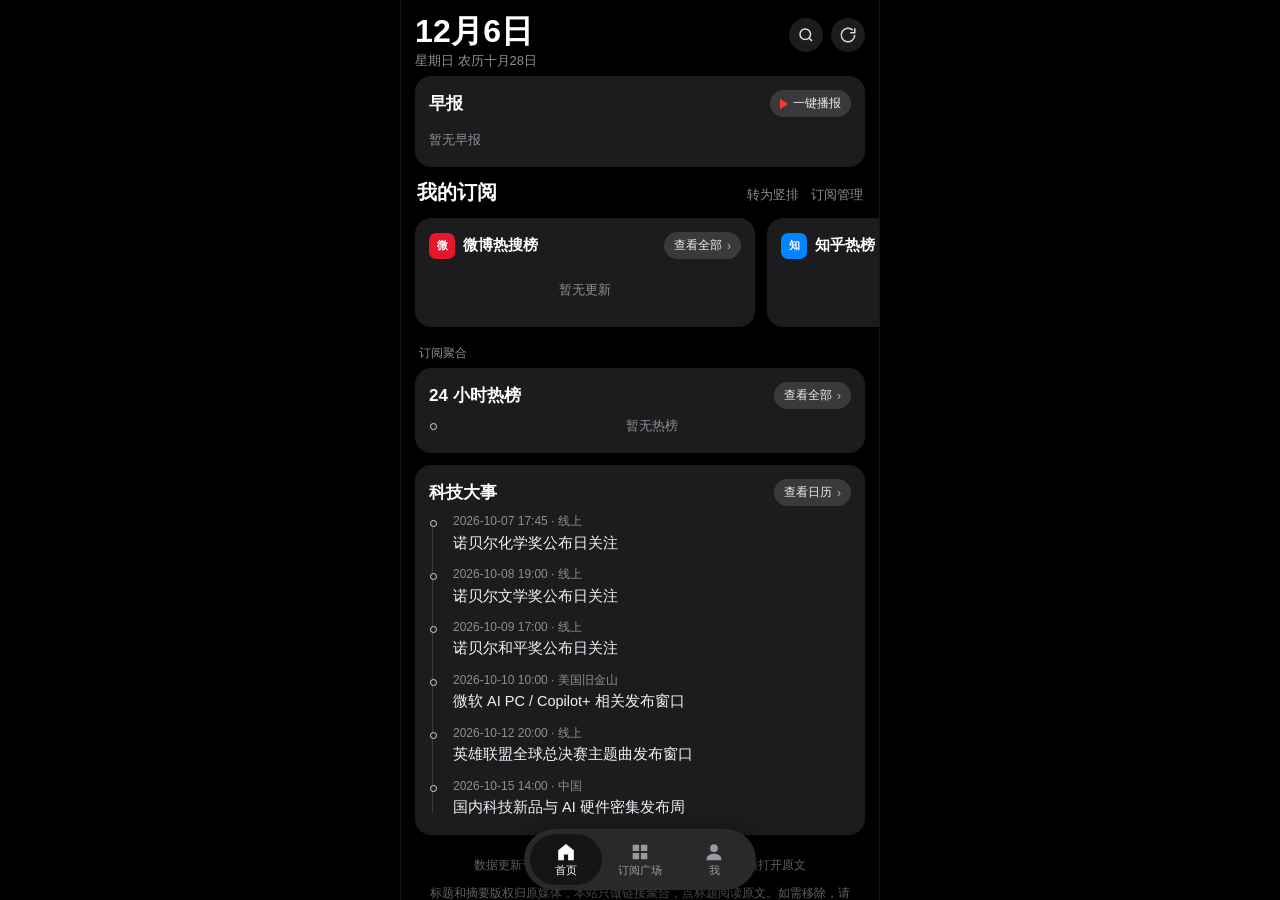
==== standalone.html @ ef4f446e "数据刷新 2026-11-26 07:40" ====
<!DOCTYPE html>
<html lang="zh-CN">
<head>
<meta charset="UTF-8" />
<meta name="viewport" content="width=device-width, initial-scale=1, viewport-fit=cover, maximum-scale=1" />
<meta name="theme-color" id="metaTheme" content="#000000" />
<meta name="color-scheme" content="dark light" />
<meta name="apple-mobile-web-app-capable" content="yes" />
<title>PulseBrief · 脉搏简报</title>
<meta name="description" content="公开热榜与 RSS 标题聚合，点标题跳转原文。" />
<style>
:root {
  --safe-b: env(safe-area-inset-bottom, 0px);
  --nav-h: 64px;
  --radius: 16px;
  --red: #ff3b30;
  --font: -apple-system, BlinkMacSystemFont, "SF Pro Text", "PingFang SC",
    "Hiragino Sans GB", "Helvetica Neue", "Microsoft YaHei", sans-serif;
}

/* 深色（默认） */
:root,
html[data-theme="dark"] {
  color-scheme: dark;
  --bg: #000000;
  --card: #1c1c1e;
  --card2: #2c2c2e;
  --text: #ffffff;
  --text2: #f2f2f7;
  --body-text: #e8e8ed;
  --muted: #8e8e93;
  --muted2: #636366;
  --pill: #3a3a3c;
  --pill-text: #eeeeee;
  --line: rgba(255, 255, 255, 0.06);
  --num-bg: #2a2a2c;
  --num-text: #b0b0b5;
  --num-top-bg: rgba(255, 59, 48, 0.2);
  --num-top-text: #ff6961;
  --icon-text: #dddddd;
  --tl-line: #3a3a3c;
  --tl-dot: #d8d8dc;
  --tab-bg: rgba(44, 44, 46, 0.94);
  --tab-text: #9a9a9e;
  --tab-active-bg: rgba(0, 0, 0, 0.48);
  --tab-active-text: #ffffff;
  --tab-shadow: 0 8px 28px rgba(0, 0, 0, 0.5);
  --reader-bg: #000000;
  --reader-top-bg: rgba(0, 0, 0, 0.92);
  --reader-line: #1f1f21;
  --tag-bg: #2c2c2e;
  --tag-text: #aaaaaa;
  --chip-text: #cccccc;
  --sheet-bg: #1c1c1e;
  --grab: #555555;
  --backdrop: rgba(0, 0, 0, 0.55);
  --frame: #141414;
  --seg-bg: #2c2c2e;
  --seg-on: #48484a;
}

/* 浅色 */
html[data-theme="light"] {
  color-scheme: light;
  --bg: #f2f2f7;
  --card: #ffffff;
  --card2: #f2f2f7;
  --text: #111114;
  --text2: #1c1c1e;
  --body-text: #26262a;
  --muted: #6c6c72;
  --muted2: #8a8a90;
  --pill: #ececf0;
  --pill-text: #2c2c30;
  --line: rgba(0, 0, 0, 0.07);
  --num-bg: #ededf1;
  --num-text: #6c6c72;
  --num-top-bg: rgba(255, 59, 48, 0.12);
  --num-top-text: #d70015;
  --icon-text: #3a3a3c;
  --tl-line: #d8d8de;
  --tl-dot: #8e8e93;
  --tab-bg: rgba(255, 255, 255, 0.94);
  --tab-text: #8a8a90;
  --tab-active-bg: rgba(0, 0, 0, 0.07);
  --tab-active-text: #111114;
  --tab-shadow: 0 6px 24px rgba(0, 0, 0, 0.12);
  --reader-bg: #ffffff;
  --reader-top-bg: rgba(255, 255, 255, 0.94);
  --reader-line: #e5e5ea;
  --tag-bg: #f0f0f4;
  --tag-text: #5a5a60;
  --chip-text: #3a3a3c;
  --sheet-bg: #ffffff;
  --grab: #c7c7cc;
  --backdrop: rgba(0, 0, 0, 0.32);
  --frame: #e5e5ea;
  --seg-bg: #e9e9ee;
  --seg-on: #ffffff;
}

html, body { transition: background-color 0.25s ease, color 0.25s ease; }

* { box-sizing: border-box; }
html, body {
  margin: 0;
  padding: 0;
  background: var(--bg);
  color: var(--text);
  font-family: var(--font);
  -webkit-font-smoothing: antialiased;
  height: 100%;
  overflow: hidden;
}
button {
  font: inherit;
  color: inherit;
  background: none;
  border: 0;
  cursor: pointer;
  padding: 0;
  -webkit-tap-highlight-color: transparent;
}
a { color: inherit; }
ol, ul { margin: 0; padding: 0; list-style: none; }
h1, h2, p { margin: 0; }

.app {
  height: 100%;
  max-width: 480px;
  margin: 0 auto;
  position: relative;
  background: var(--bg);
}
.page {
  height: 100%;
  display: flex;
  flex-direction: column;
  overflow: hidden;
}
.page[hidden] { display: none !important; }

.scroll {
  flex: 1;
  overflow-y: auto;
  -webkit-overflow-scrolling: touch;
  padding: 0 14px;
  scrollbar-width: none;
}
.scroll::-webkit-scrollbar { display: none; }
.bottom-spacer { height: calc(var(--nav-h) + var(--safe-b) + 24px); }

/* Header — date left, actions right */
.home-header {
  display: flex;
  flex-direction: row;
  align-items: flex-start;
  justify-content: space-between;
  padding: 14px 14px 6px;
  flex-shrink: 0;
  gap: 12px;
}
.date-block { min-width: 0; flex: 1; }
.date-big {
  font-size: 32px;
  font-weight: 700;
  letter-spacing: 0.2px;
  line-height: 1.1;
}
.date-sub {
  margin-top: 4px;
  color: var(--muted);
  font-size: 13px;
  line-height: 1.3;
}
.header-actions {
  display: flex;
  flex-direction: row;
  gap: 8px;
  padding-top: 4px;
  flex-shrink: 0;
}
.icon-btn {
  width: 34px;
  height: 34px;
  border-radius: 50%;
  background: var(--card);
  display: grid;
  place-items: center;
  color: var(--icon-text);
}
.icon-btn.busy { opacity: 0.45; }

.plaza-header, .me-header {
  display: flex;
  align-items: center;
  padding: 16px 14px 8px;
  flex-shrink: 0;
  gap: 12px;
}
.plaza-header h1, .me-header h1 {
  font-size: 28px;
  font-weight: 700;
}

/* Cards */
.card {
  background: var(--card);
  border-radius: var(--radius);
  padding: 14px 14px 8px;
  margin-bottom: 12px;
}
.card-head {
  display: flex;
  flex-direction: row;
  align-items: center;
  justify-content: space-between;
  margin-bottom: 4px;
  gap: 8px;
}
.card-head h2 {
  font-size: 17px;
  font-weight: 700;
}
.card-head.sticky {
  position: sticky;
  top: 0;
  background: var(--card);
  z-index: 2;
  padding: 4px 0 8px;
}

.pill-play, .pill-more {
  display: inline-flex;
  flex-direction: row;
  align-items: center;
  gap: 5px;
  background: var(--pill);
  color: var(--pill-text);
  border-radius: 999px;
  padding: 5px 10px;
  font-size: 12px;
  white-space: nowrap;
  flex-shrink: 0;
}
.play-dot {
  width: 0;
  height: 0;
  border-style: solid;
  border-width: 5px 0 5px 8px;
  border-color: transparent transparent transparent var(--red);
}
.pill-more span { opacity: 0.7; }

.section-head {
  display: flex;
  flex-direction: row;
  align-items: baseline;
  justify-content: space-between;
  margin: 10px 2px 10px;
  gap: 8px;
}
.section-head h2 {
  font-size: 20px;
  font-weight: 700;
}
.section-links {
  display: flex;
  flex-direction: row;
  gap: 12px;
  flex-shrink: 0;
}
.text-link {
  color: var(--muted);
  font-size: 13px;
  white-space: nowrap;
}
.agg-label {
  color: var(--muted);
  font-size: 12px;
  margin: 8px 4px 6px;
}

/* Numbered list — dense */
.num-list { display: flex; flex-direction: column; }
.num-list li {
  display: flex;
  flex-direction: row;
  gap: 10px;
  align-items: flex-start;
  padding: 10px 0;
  border-bottom: 1px solid var(--line);
  cursor: pointer;
}
.num-list li:last-child { border-bottom: 0; }
.num-list .n {
  flex: 0 0 20px;
  width: 20px;
  height: 20px;
  border-radius: 50%;
  background: var(--num-bg);
  color: var(--num-text);
  font-size: 11px;
  font-weight: 650;
  display: grid;
  place-items: center;
  margin-top: 2px;
}
.num-list .n.top {
  background: var(--num-top-bg);
  color: var(--num-top-text);
}
.num-list .t {
  flex: 1;
  min-width: 0;
  font-size: 15px;
  line-height: 1.42;
  color: var(--text2);
  font-weight: 450;
}
.num-list .sub {
  display: block;
  margin-top: 3px;
  color: var(--muted);
  font-size: 12px;
  line-height: 1.35;
  font-weight: 400;
}

/* Mine / source cards — default 横排 swipe */
.mine-cards.vertical .src-card { margin-bottom: 12px; }
.mine-cards.horizontal {
  display: flex;
  flex-direction: row;
  flex-wrap: nowrap;
  gap: 12px;
  overflow-x: auto;
  overflow-y: hidden;
  scroll-snap-type: x mandatory;
  -webkit-overflow-scrolling: touch;
  overscroll-behavior-x: contain;
  scrollbar-width: none;
  padding: 2px 14px 10px;
  margin: 0 -14px 8px;
}
.mine-cards.horizontal::-webkit-scrollbar { display: none; }
.mine-cards.horizontal .src-card {
  flex: 0 0 82%;
  width: 82%;
  max-width: 340px;
  scroll-snap-align: center;
  margin-bottom: 0;
  max-height: 420px;
  overflow-y: auto;
  -webkit-overflow-scrolling: touch;
}
.src-head {
  display: flex;
  flex-direction: row;
  align-items: center;
  gap: 8px;
  margin-bottom: 2px;
}
.src-icon {
  width: 26px;
  height: 26px;
  border-radius: 7px;
  display: grid;
  place-items: center;
  font-size: 11px;
  font-weight: 700;
  color: #fff;
  flex-shrink: 0;
}
.src-name {
  flex: 1;
  min-width: 0;
  font-size: 15px;
  font-weight: 650;
  white-space: nowrap;
  overflow: hidden;
  text-overflow: ellipsis;
}
.src-card .num-list .n {
  background: transparent;
  color: var(--muted);
  border-radius: 0;
  font-size: 13px;
  width: auto;
  height: auto;
  font-weight: 600;
}

/* Timeline */
.timeline {
  position: relative;
  padding: 4px 0 4px 16px;
}
.timeline::before {
  content: '';
  position: absolute;
  left: 3px;
  top: 10px;
  bottom: 14px;
  width: 1px;
  background: var(--tl-line);
}
.timeline li {
  position: relative;
  padding: 0 0 14px 8px;
  cursor: pointer;
}
.timeline li:last-child { padding-bottom: 6px; }
.timeline li::before {
  content: '';
  position: absolute;
  left: -15px;
  top: 6px;
  width: 7px;
  height: 7px;
  border-radius: 50%;
  border: 1.5px solid var(--tl-dot);
  background: var(--card);
  box-sizing: border-box;
}
.tl-meta {
  color: var(--muted);
  font-size: 12px;
  margin-bottom: 3px;
  line-height: 1.3;
}
.tl-title {
  font-size: 14.5px;
  line-height: 1.4;
  color: var(--text2);
  font-weight: 450;
}

.foot-hint {
  color: var(--muted2);
  font-size: 11.5px;
  text-align: center;
  padding: 10px 10px 0;
  line-height: 1.5;
}

/* Plaza */
.chips {
  display: flex;
  flex-direction: row;
  gap: 16px;
  padding: 2px 14px 10px;
  overflow-x: auto;
  flex-shrink: 0;
  scrollbar-width: none;
}
.chips::-webkit-scrollbar { display: none; }
.chip {
  flex-shrink: 0;
  color: var(--muted);
  font-size: 15px;
  padding-bottom: 7px;
  position: relative;
}
.chip.active {
  color: var(--text);
  font-weight: 650;
}
.chip.active::after {
  content: '';
  position: absolute;
  left: 18%;
  right: 18%;
  bottom: 0;
  height: 2px;
  background: var(--red);
  border-radius: 2px;
}
.plaza-list { padding: 0 14px; }
.plaza-row {
  display: flex;
  flex-direction: row;
  align-items: center;
  gap: 12px;
  padding: 12px 0;
  border-bottom: 1px solid var(--line);
}
.plaza-icon {
  width: 42px;
  height: 42px;
  border-radius: 11px;
  display: grid;
  place-items: center;
  font-weight: 700;
  font-size: 13px;
  color: #fff;
  flex-shrink: 0;
}
.plaza-info { flex: 1; min-width: 0; }
.plaza-info .name {
  font-size: 15.5px;
  font-weight: 650;
  white-space: nowrap;
  overflow: hidden;
  text-overflow: ellipsis;
}
.plaza-info .meta {
  margin-top: 2px;
  color: var(--muted);
  font-size: 12px;
}
.btn-sub {
  flex-shrink: 0;
  min-width: 70px;
  padding: 7px 12px;
  border-radius: 9px;
  background: var(--pill);
  color: var(--pill-text);
  font-size: 13px;
  text-align: center;
}
.btn-sub.on { color: var(--muted); }

/* Me */
.avatar {
  width: 54px;
  height: 54px;
  border-radius: 50%;
  background: linear-gradient(135deg, #ff6b61, #8b5cf6);
  display: grid;
  place-items: center;
  font-size: 22px;
  font-weight: 700;
  color: #fff;
  flex-shrink: 0;
}
.me-sub {
  margin-top: 3px;
  color: var(--muted);
  font-size: 13px;
}
.me-menu {
  margin: 6px 14px;
  background: var(--card);
  border-radius: var(--radius);
  overflow: hidden;
}
.me-row {
  width: 100%;
  display: flex;
  flex-direction: row;
  align-items: center;
  justify-content: space-between;
  padding: 15px 14px;
  border-bottom: 1px solid var(--line);
  font-size: 15.5px;
  text-align: left;
}
.me-menu li:last-child .me-row { border-bottom: 0; }
.me-row b { color: var(--muted); font-weight: 500; }
.chev { color: var(--muted2); font-size: 18px; }

/* Floating tab bar */
.tabbar {
  position: fixed;
  left: 50%;
  bottom: calc(10px + var(--safe-b));
  transform: translateX(-50%);
  display: flex;
  flex-direction: row;
  gap: 2px;
  background: var(--tab-bg);
  backdrop-filter: blur(18px);
  -webkit-backdrop-filter: blur(18px);
  border-radius: 999px;
  padding: 5px 6px;
  z-index: 40;
  box-shadow: var(--tab-shadow);
  max-width: calc(100vw - 28px);
}
.tabbar .tab {
  display: flex;
  flex-direction: column;
  align-items: center;
  gap: 1px;
  min-width: 72px;
  padding: 7px 10px;
  border-radius: 999px;
  color: var(--tab-text);
  font-size: 10.5px;
}
.tabbar .tab.active {
  background: var(--tab-active-bg);
  color: var(--tab-active-text);
}

/* Full-screen in-page reader */
.reader {
  position: fixed;
  inset: 0;
  z-index: 70;
  display: flex;
  flex-direction: column;
  background: var(--reader-bg);
  max-width: 480px;
  margin: 0 auto;
  animation: readerIn 0.22s ease;
}
.reader[hidden] { display: none !important; }
@keyframes readerIn {
  from { transform: translateX(18px); opacity: 0.55; }
  to { transform: translateX(0); opacity: 1; }
}
.reader-top {
  display: flex;
  flex-direction: row;
  align-items: center;
  gap: 8px;
  padding: 10px 12px;
  padding-top: max(10px, env(safe-area-inset-top, 0px));
  border-bottom: 1px solid var(--reader-line);
  flex-shrink: 0;
  background: var(--reader-top-bg);
  backdrop-filter: blur(10px);
}
.reader-back {
  font-size: 15px;
  font-weight: 600;
  color: var(--text);
  padding: 8px 10px;
  border-radius: 10px;
  background: var(--pill);
  flex-shrink: 0;
}
.reader-top-title {
  flex: 1;
  text-align: center;
  font-size: 14px;
  color: var(--muted);
  font-weight: 600;
}
.reader-top-spacer { width: 64px; flex-shrink: 0; }
.reader-scroll {
  flex: 1;
  overflow-y: auto;
  -webkit-overflow-scrolling: touch;
  padding: 14px 18px calc(28px + var(--safe-b));
  scrollbar-width: none;
}
.reader-scroll::-webkit-scrollbar { display: none; }
.sheet-meta {
  display: flex;
  flex-direction: row;
  gap: 8px;
  align-items: center;
  margin-bottom: 10px;
}
.chip-src, .chip-hot {
  font-size: 12px;
  padding: 3px 8px;
  border-radius: 6px;
  background: var(--pill);
  color: var(--chip-text);
}
.chip-hot:empty { display: none; }
#sheetTitle {
  margin: 0 0 10px;
  font-size: 22px;
  line-height: 1.35;
  font-weight: 700;
}
.sheet-tags {
  display: flex;
  flex-wrap: wrap;
  gap: 6px;
  margin-bottom: 14px;
}
.sheet-tags span {
  font-size: 12px;
  color: var(--tag-text);
  background: var(--tag-bg);
  padding: 3px 8px;
  border-radius: 6px;
}
.reader-body {
  color: var(--body-text);
  font-size: 16px;
  line-height: 1.75;
}
.reader-body p {
  margin: 0 0 14px;
}
.reader-body .bullet-block {
  margin: 0 0 14px;
  padding-left: 0;
}
.reader-body .bullet-block li {
  position: relative;
  padding-left: 14px;
  margin-bottom: 8px;
  list-style: none;
}
.reader-body .bullet-block li::before {
  content: '';
  position: absolute;
  left: 0;
  top: 10px;
  width: 5px;
  height: 5px;
  border-radius: 50%;
  background: var(--red);
}
.reader-ext {
  margin: 22px 0 0;
  padding-top: 14px;
  border-top: 1px solid var(--reader-line);
  text-align: center;
}
.reader-ext-link {
  font-size: 12px;
  color: var(--muted2);
  text-decoration: underline;
  text-underline-offset: 3px;
}
.reader-ext[hidden] { display: none !important; }

/* Source list sheet (kept as half panel) */
.sheet {
  position: fixed;
  inset: 0;
  z-index: 60;
  display: flex;
  align-items: flex-end;
  justify-content: center;
}
.sheet[hidden] { display: none !important; }
.sheet-backdrop {
  position: absolute;
  inset: 0;
  background: var(--backdrop);
}
.sheet-panel {
  position: relative;
  width: 100%;
  max-width: 480px;
  max-height: 82vh;
  overflow-y: auto;
  background: var(--sheet-bg);
  border-radius: 20px 20px 0 0;
  padding: 8px 18px calc(22px + var(--safe-b));
  animation: slideUp 0.25s ease;
}
.sheet-panel.tall { max-height: 88vh; }
@keyframes slideUp {
  from { transform: translateY(36px); opacity: 0.65; }
  to { transform: translateY(0); opacity: 1; }
}
.sheet-grab {
  width: 34px;
  height: 4px;
  border-radius: 4px;
  background: var(--grab);
  margin: 4px auto 12px;
}

.empty {
  color: var(--muted);
  text-align: center;
  padding: 20px 10px;
  font-size: 13px;
  list-style: none;
}

@media (min-width: 520px) {
  .app {
    border-left: 1px solid var(--frame);
    border-right: 1px solid var(--frame);
  }
}


/* 浅色下卡片加一点阴影，层次更清楚 */
html[data-theme="light"] .card,
html[data-theme="light"] .me-menu {
  box-shadow: 0 1px 2px rgba(0, 0, 0, 0.04), 0 4px 14px rgba(0, 0, 0, 0.04);
}
html[data-theme="light"] .icon-btn { box-shadow: 0 1px 3px rgba(0, 0, 0, 0.08); }

/* 外观切换 */
.me-theme {
  display: flex;
  align-items: center;
  justify-content: space-between;
  padding: 12px 14px;
  border-bottom: 1px solid var(--line);
  font-size: 15.5px;
}
.seg {
  display: inline-flex;
  background: var(--seg-bg);
  border-radius: 9px;
  padding: 2px;
  gap: 2px;
}
.seg button {
  font-size: 13px;
  padding: 5px 12px;
  border-radius: 7px;
  color: var(--muted);
}
.seg button.on {
  background: var(--seg-on);
  color: var(--text);
  font-weight: 600;
  box-shadow: 0 1px 3px rgba(0, 0, 0, 0.12);
}
.me-theme-tip {
  color: var(--muted2);
  font-size: 12px;
  padding: 0 28px;
  margin-top: 4px;
}

</style>
<script>
/* 主题：页面绘制前先定深浅色，避免闪一下 */
(function () {
  var mode = "auto";
  try { mode = localStorage.getItem("pulse_theme") || "auto"; } catch (e) {}
  var t = mode;
  if (mode !== "light" && mode !== "dark") {
    var h = Number(new Intl.DateTimeFormat("en-GB", { timeZone: "Asia/Shanghai", hour: "2-digit", hourCycle: "h23" }).format(new Date()));
    t = h >= 7 && h < 19 ? "light" : "dark";
  }
  document.documentElement.setAttribute("data-theme", t);
  var m = document.getElementById("metaTheme");
  if (m) m.setAttribute("content", t === "light" ? "#f2f2f7" : "#000000");
})();
</script>

</head>
<body>
<div class="app" id="app">
    <section class="page active" id="page-home" data-page="home">
      <header class="home-header">
        <div class="date-block">
          <h1 class="date-big" id="dateBig">—</h1>
          <p class="date-sub" id="dateSub">—</p>
        </div>
        <div class="header-actions">
          <button type="button" class="icon-btn" id="btnSearch" aria-label="搜索" title="搜索">
            <svg viewBox="0 0 24 24" width="18" height="18" fill="none" stroke="currentColor" stroke-width="2"><circle cx="11" cy="11" r="7"/><path d="M20 20l-3.5-3.5"/></svg>
          </button>
          <button type="button" class="icon-btn" id="btnRefresh" aria-label="刷新" title="刷新">
            <svg viewBox="0 0 24 24" width="18" height="18" fill="none" stroke="currentColor" stroke-width="2"><path d="M21 12a9 9 0 1 1-2.6-6.4"/><path d="M21 3v6h-6"/></svg>
          </button>
        </div>
      </header>

      <div class="scroll" id="homeScroll">
        <article class="card morning-card">
          <div class="card-head">
            <h2>早报</h2>
            <button type="button" class="pill-play" id="btnBroadcast">
              <span class="play-dot" aria-hidden="true"></span>一键播报
            </button>
          </div>
          <ol class="num-list" id="morningList"></ol>
        </article>

        <div class="section-head">
          <h2>我的订阅</h2>
          <div class="section-links">
            <button type="button" class="text-link" id="btnLayout">转为竖排</button>
            <button type="button" class="text-link" id="btnManage">订阅管理</button>
          </div>
        </div>
        <div id="mineCards" class="mine-cards horizontal"></div>

        <div class="agg-label">订阅聚合</div>
        <article class="card timeline-card">
          <div class="card-head">
            <h2>24 小时热榜</h2>
            <button type="button" class="pill-more" id="btnTimelineAll">查看全部 <span>›</span></button>
          </div>
          <ul class="timeline" id="hotTimeline"></ul>
        </article>

        <article class="card timeline-card tech-card">
          <div class="card-head">
            <h2>科技大事</h2>
            <button type="button" class="pill-more" id="btnTechCal">查看日历 <span>›</span></button>
          </div>
          <ul class="timeline tech-timeline" id="techTimeline"></ul>
        </article>

        <p class="foot-hint" id="updatedHint">加载中…</p>
        <p class="foot-hint copyright-note">标题和摘要版权归原媒体，本站只做链接聚合，点标题阅读原文。如需移除，请在 GitHub 提 issue。</p>
        <div class="bottom-spacer"></div>
      </div>
    </section>

    <section class="page" id="page-plaza" data-page="plaza" hidden>
      <header class="plaza-header">
        <h1>订阅广场</h1>
      </header>
      <div class="chips" id="catChips" role="tablist"></div>
      <div class="scroll plaza-scroll">
        <ul class="plaza-list" id="plazaList"></ul>
        <div class="bottom-spacer"></div>
      </div>
    </section>

    <section class="page" id="page-me" data-page="me" hidden>
      <header class="me-header">
        <div class="avatar">脉</div>
        <div>
          <h1>PulseBrief</h1>
          <p class="me-sub" id="meSub">本地简报 · 无需登录</p>
        </div>
      </header>
      <ul class="me-menu">
        <li class="me-theme">
          <span>外观</span>
          <span class="seg" id="themeSeg" role="radiogroup" aria-label="外观">
            <button type="button" data-theme-mode="auto">自动</button>
            <button type="button" data-theme-mode="light">浅色</button>
            <button type="button" data-theme-mode="dark">深色</button>
          </span>
        </li>
        <li><button type="button" class="me-row" data-me="subs"><span>我的订阅</span><b id="meSubCount">0</b></button></li>
        <li><button type="button" class="me-row" data-me="history"><span>阅读历史</span><span class="chev">›</span></button></li>
        <li><button type="button" class="me-row" data-me="fav"><span>收藏</span><span class="chev">›</span></button></li>
        <li><button type="button" class="me-row" data-me="settings"><span>设置</span><span class="chev">›</span></button></li>
        <li><button type="button" class="me-row" data-me="about"><span>关于</span><span class="chev">›</span></button></li>
      </ul>
      <p class="me-theme-tip" id="themeTip">自动：北京时间 7:00–19:00 浅色，其余时间深色</p>
      <p class="foot-hint">只显示标题和简短摘要，点标题跳转原文。标题和摘要版权归原媒体，本站只做链接聚合，如需移除请在 GitHub 提 issue。</p>
    </section>
  </div>

  <nav class="tabbar" id="tabbar">
    <button type="button" class="tab active" data-nav="home">
      <svg viewBox="0 0 24 24" width="22" height="22" fill="currentColor"><path d="M12 3.2 3.5 10.2V21h6.2v-6.2h4.6V21h6.2V10.2L12 3.2z"/></svg>
      <span>首页</span>
    </button>
    <button type="button" class="tab" data-nav="plaza">
      <svg viewBox="0 0 24 24" width="22" height="22" fill="currentColor"><path d="M4 4h7v7H4V4zm9 0h7v7h-7V4zM4 13h7v7H4v-7zm9 0h7v7h-7v-7z"/></svg>
      <span>订阅广场</span>
    </button>
    <button type="button" class="tab" data-nav="me">
      <svg viewBox="0 0 24 24" width="22" height="22" fill="currentColor"><path d="M12 12a4.2 4.2 0 1 0 0-8.4 4.2 4.2 0 0 0 0 8.4zm0 1.8c-3.6 0-8 1.8-8 5.4V21h16v-1.8c0-3.6-4.4-5.4-8-5.4z"/></svg>
      <span>我</span>
    </button>
  </nav>

  <div class="reader" id="sheet" hidden>
    <header class="reader-top">
      <button type="button" class="reader-back" id="sheetDismiss" aria-label="返回">← 返回</button>
      <span class="reader-top-title">详情</span>
      <span class="reader-top-spacer"></span>
    </header>
    <div class="reader-scroll" id="readerScroll">
      <div class="sheet-meta">
        <span class="chip-src" id="sheetSource"></span>
        <span class="chip-hot" id="sheetHot"></span>
      </div>
      <h2 id="sheetTitle"></h2>
      <div class="sheet-tags" id="sheetTags"></div>
      <article class="reader-body" id="readerBody"></article>
      <p class="reader-ext" id="sheetLinkWrap" hidden>
        <a class="reader-ext-link" id="sheetLink" href="#" target="_blank" rel="noopener noreferrer">阅读原文</a>
      </p>
    </div>
  </div>

  <div class="sheet" id="sourceSheet" hidden>
    <div class="sheet-backdrop" id="sourceBackdrop"></div>
    <div class="sheet-panel tall" role="dialog" aria-modal="true">
      <div class="sheet-grab"></div>
      <div class="card-head sticky">
        <h2 id="sourceSheetTitle">全部</h2>
        <button type="button" class="pill-more" id="sourceSheetClose">关闭</button>
      </div>
      <ol class="num-list" id="sourceSheetList"></ol>
    </div>
  </div>
<script>
window.INLINE_DATA = {"updatedAt":"2026-11-25T23:40:28.523Z","updatedAtLabel":"2026/11/26 07:40:42","morning":[{"title":"金价扛不住了","summary":"当前热度 80万。","url":"https://s.weibo.com/weibo?q=%E9%87%91%E4%BB%B7%E6%89%9B%E4%B8%8D%E4%BD%8F%E4%BA%86","hot":"80万","fetchedAt":"2026-11-25T23:40:28.523Z","minsAgo":1,"tags":["综合","微博热搜榜"],"sourceId":"weibo_hot","sourceName":"微博热搜榜"},{"title":"小米SU7 Ultra上工信部","summary":"当前热度 46万。","url":"https://s.weibo.com/weibo?q=%E5%B0%8F%E7%B1%B3SU7+Ultra%E4%B8%8A%E5%B7%A5%E4%BF%A1%E9%83%A8","hot":"46万","fetchedAt":"2026-11-25T23:40:28.523Z","minsAgo":4,"tags":["综合","微博热搜榜"],"sourceId":"weibo_hot","sourceName":"微博热搜榜"},{"title":"神24乘组进驻天宫","summary":"当前热度 37万。","url":"https://s.weibo.com/weibo?q=%E7%A5%9E24%E4%B9%98%E7%BB%84%E8%BF%9B%E9%A9%BB%E5%A4%A9%E5%AE%AB","hot":"37万","fetchedAt":"2026-11-25T14:37:21.753Z","minsAgo":7,"tags":["综合","微博热搜榜"],"sourceId":"weibo_hot","sourceName":"微博热搜榜"},{"title":"为什么神舟二十四号外籍航天员名额给了巴基斯坦而不是其他国家？","summary":"当前热度 513 万。","url":"https://www.zhihu.com/question/2108916871718073510","hot":"513 万","fetchedAt":"2026-11-25T14:37:21.753Z","minsAgo":1,"tags":["综合","知乎"],"sourceId":"zhihu_hot","sourceName":"知乎热榜"},{"title":"OpenAI 证明矩阵乘法指数下界为 9/4，如何看待？","summary":"当前热度 318 万。","url":"https://www.zhihu.com/question/2108865707819771232","hot":"318 万","fetchedAt":"2026-11-25T23:40:28.523Z","minsAgo":4,"tags":["综合","知乎"],"sourceId":"zhihu_hot","sourceName":"知乎热榜"},{"title":"央视曝光 3.8 万余份孕妇血走私案，国安部警示孕妇血样走私或泄露我国遗传弱点，科学依据和风险具体是什么？","summary":"当前热度 229 万。","url":"https://www.zhihu.com/question/2109003777294295114","hot":"229 万","fetchedAt":"2026-11-25T23:40:28.523Z","minsAgo":7,"tags":["综合","知乎"],"sourceId":"zhihu_hot","sourceName":"知乎热榜"},{"title":"美股：道指抹去千点跌幅翻红","summary":"当前热度 2799.5万。","url":"https://so.toutiao.com/search?keyword=%23%E7%BE%8E%E8%82%A1%EF%BC%9A%E9%81%93%E6%8C%87%E6%8A%B9%E5%8E%BB%E5%8D%83%E7%82%B9%E8%B7%8C%E5%B9%85%E7%BF%BB%E7%BA%A2%23","hot":"2799.5万","fetchedAt":"2026-11-25T23:40:28.523Z","minsAgo":1,"tags":["综合","今日头条"],"sourceId":"toutiao_hot","sourceName":"今日头条热榜"},{"title":"陈吉宁被查 上海市政府党组等表态","summary":"当前热度 1390.2万。","url":"https://so.toutiao.com/search?keyword=%23%E9%99%88%E5%90%89%E5%AE%81%E8%A2%AB%E6%9F%A5+%E4%B8%8A%E6%B5%B7%E5%B8%82%E6%94%BF%E5%BA%9C%E5%85%9A%E7%BB%84%E7%AD%89%E8%A1%A8%E6%80%81%23","hot":"1390.2万","fetchedAt":"2026-11-25T14:37:21.753Z","minsAgo":4,"tags":["综合","今日头条"],"sourceId":"toutiao_hot","sourceName":"今日头条热榜"},{"title":"中外航天员在中国空间站“太空会师”","summary":"当前热度 2292.1万。","url":"https://so.toutiao.com/search?keyword=%23%E4%B8%AD%E5%A4%96%E8%88%AA%E5%A4%A9%E5%91%98%E5%9C%A8%E4%B8%AD%E5%9B%BD%E7%A9%BA%E9%97%B4%E7%AB%99%E2%80%9C%E5%A4%AA%E7%A9%BA%E4%BC%9A%E5%B8%88%E2%80%9D%23","hot":"2292.1万","fetchedAt":"2026-11-25T14:37:21.753Z","minsAgo":7,"tags":["综合","今日头条"],"sourceId":"toutiao_hot","sourceName":"今日头条热榜"},{"title":"男子开辅助驾驶巡航后低头玩手机撞死见义勇为救人者：获刑一年九个月，判赔 200 余万元","summary":"当前热度 337评。","url":"https://m.ithome.com/html/1031928.htm","hot":"337评","fetchedAt":"2026-11-25T14:37:21.753Z","minsAgo":1,"tags":["科技","IT之家"],"sourceId":"ithome_daily","sourceName":"IT之家日榜"}],"timeline":[{"title":"金价扛不住了","summary":"当前热度 80万。","url":"https://s.weibo.com/weibo?q=%E9%87%91%E4%BB%B7%E6%89%9B%E4%B8%8D%E4%BD%8F%E4%BA%86","hot":"80万","fetchedAt":"2026-11-25T23:40:28.523Z","minsAgo":1,"tags":["综合","微博热搜榜"],"sourceId":"weibo_hot","sourceName":"微博热搜榜"},{"title":"为什么神舟二十四号外籍航天员名额给了巴基斯坦而不是其他国家？","summary":"当前热度 513 万。","url":"https://www.zhihu.com/question/2108916871718073510","hot":"513 万","fetchedAt":"2026-11-25T14:37:21.753Z","minsAgo":1,"tags":["综合","知乎"],"sourceId":"zhihu_hot","sourceName":"知乎热榜"},{"title":"这项目，本王投了！ #精神状态belike #低精力#好家请就位 #超能演剧场2026","summary":"当前热度 王七叶。","url":"https://www.douyin.com/video/7711650599343142585","hot":"王七叶","fetchedAt":"2026-11-25T04:20:26.547Z","minsAgo":1,"tags":["娱乐","抖音"],"sourceId":"douyin_hot","sourceName":"抖音热榜"},{"title":"美股：道指抹去千点跌幅翻红","summary":"当前热度 2799.5万。","url":"https://so.toutiao.com/search?keyword=%23%E7%BE%8E%E8%82%A1%EF%BC%9A%E9%81%93%E6%8C%87%E6%8A%B9%E5%8E%BB%E5%8D%83%E7%82%B9%E8%B7%8C%E5%B9%85%E7%BF%BB%E7%BA%A2%23","hot":"2799.5万","fetchedAt":"2026-11-25T23:40:28.523Z","minsAgo":1,"tags":["综合","今日头条"],"sourceId":"toutiao_hot","sourceName":"今日头条热榜"},{"title":"上海市人大常委会党组、市政府党组、市政协党组召开会议，坚决拥护党中央决定","summary":"","url":"https://www.thepaper.cn/newsDetail_forward_34557671","fetchedAt":"2026-11-25T23:40:28.523Z","minsAgo":1,"tags":["综合","澎湃新闻"],"sourceId":"thepaper_hot","sourceName":"澎湃新闻热榜"},{"title":"男子开辅助驾驶巡航后低头玩手机撞死见义勇为救人者：获刑一年九个月，判赔 200 余万元","summary":"当前热度 337评。","url":"https://m.ithome.com/html/1031928.htm","hot":"337评","fetchedAt":"2026-11-25T14:37:21.753Z","minsAgo":1,"tags":["科技","IT之家"],"sourceId":"ithome_daily","sourceName":"IT之家日榜"},{"title":"当我用AI续写爱情公寓4关谷悠悠婚礼【AI全民制作人】","summary":"当前热度 968.8万。","url":"https://www.bilibili.com/video/av117644908825124/","hot":"968.8万","fetchedAt":"2026-11-25T23:40:28.523Z","minsAgo":1,"tags":["娱乐","Bilibili"],"sourceId":"bilibili_hot","sourceName":"Bilibili热门"},{"title":"36氪新风向丨英伟达押注、黄仁勋看好，半导体赛道又爆出大热点","summary":"","url":"https://www.36kr.com/p/4084560902728326","fetchedAt":"2026-11-25T14:37:21.753Z","minsAgo":1,"tags":["科技","36氪"],"sourceId":"kr36","sourceName":"36氪热门"},{"title":"我最近听到最有水平的两句话","summary":"当前热度 69.6万。","url":"https://www.huxiu.com/article/4907013.html","hot":"69.6万","fetchedAt":"2026-11-25T14:37:21.753Z","minsAgo":1,"tags":["科技","虎嗅"],"sourceId":"huxiu","sourceName":"虎嗅精选"},{"title":"从深圳到上海，少数派的共创故事还在继续","summary":"当前热度 侧脸君。","url":"https://sspai.com/post/119318","hot":"侧脸君","fetchedAt":"2026-11-25T23:40:28.523Z","minsAgo":1,"tags":["科技","少数派"],"sourceId":"sspai","sourceName":"少数派"},{"title":"避险情绪主导市场，芯片股领跌拖累标普、纳指三连跌，英伟达跌4%，美元创18个月新高","summary":"当前热度 21.6万。","url":"https://wallstreetcn.com/articles/3785999","hot":"21.6万","fetchedAt":"2026-11-25T23:40:28.523Z","minsAgo":1,"tags":["财经","华尔街见闻"],"sourceId":"wallstreet","sourceName":"华尔街见闻"},{"title":"年轻人开始劝父母卖县城空房收息，住不上的房子留着还是换成现金？这笔“经济账”该怎么算？","summary":"当前热度 酒旅王朝。","url":"https://new.qq.com/rain/a/20261124Q07UGN00","hot":"酒旅王朝","fetchedAt":"2026-11-25T23:40:28.523Z","minsAgo":1,"tags":["综合","腾讯新闻"],"sourceId":"tencent_hot","sourceName":"腾讯新闻热门"},{"title":"可能的爱","summary":"当前热度 8。","url":"https://movie.douban.com/subject/36847425/","hot":"8","fetchedAt":"2026-11-25T14:37:21.753Z","minsAgo":1,"tags":["娱乐","豆瓣电影"],"sourceId":"douban_movie","sourceName":"豆瓣电影周榜"},{"title":"习近平对党内法规工作作出重要指示","summary":"当前热度 790.4万。","url":"https://www.baidu.com/s?wd=%E4%B9%A0%E8%BF%91%E5%B9%B3%E5%AF%B9%E5%85%9A%E5%86%85%E6%B3%95%E8%A7%84%E5%B7%A5%E4%BD%9C%E4%BD%9C%E5%87%BA%E9%87%8D%E8%A6%81%E6%8C%87%E7%A4%BA","hot":"790.4万","fetchedAt":"2026-11-25T14:37:21.753Z","minsAgo":1,"tags":["综合","百度热搜"],"sourceId":"baidu_hot","sourceName":"百度热搜"},{"title":"东方港湾：中国股市值得更强信心","summary":"","url":"https://www.yicai.com/news/103448974.html","fetchedAt":"2026-11-25T14:37:21.753Z","minsAgo":1,"tags":["财经","第一财经"],"sourceId":"yicai","sourceName":"第一财经"},{"title":"吧友自制GTA6互动地图","summary":"当前热度 168.8W实时讨论。","url":"http://tieba.baidu.com/hottopic/browse/hottopic?topic_id=28370239&topic_name=%E5%90%A7%E5%8F%8B%E8%87%AA%E5%88%B6GTA6%E4%BA%92%E5%8A%A8%E5%9C%B0%E5%9B%BE","hot":"168.8W实时讨论","fetchedAt":"2026-11-25T14:37:21.753Z","minsAgo":1,"tags":["娱乐","贴吧热议"],"sourceId":"tieba_hot","sourceName":"贴吧热议"},{"title":"产品经理的日常 11月26日","summary":"","url":"https://m.okjike.com/originalPosts/6b070fb2136b2761c6f3dffd","fetchedAt":"2026-11-25T23:40:28.523Z","minsAgo":1,"tags":["科技","即刻"],"sourceId":"jike","sourceName":"即刻精选"},{"title":"小米SU7 Ultra上工信部","summary":"当前热度 46万。","url":"https://s.weibo.com/weibo?q=%E5%B0%8F%E7%B1%B3SU7+Ultra%E4%B8%8A%E5%B7%A5%E4%BF%A1%E9%83%A8","hot":"46万","fetchedAt":"2026-11-25T23:40:28.523Z","minsAgo":4,"tags":["综合","微博热搜榜"],"sourceId":"weibo_hot","sourceName":"微博热搜榜"},{"title":"OpenAI 证明矩阵乘法指数下界为 9/4，如何看待？","summary":"当前热度 318 万。","url":"https://www.zhihu.com/question/2108865707819771232","hot":"318 万","fetchedAt":"2026-11-25T23:40:28.523Z","minsAgo":4,"tags":["综合","知乎"],"sourceId":"zhihu_hot","sourceName":"知乎热榜"},{"title":"陈吉宁涉嫌严重违纪违法正接受中央纪委国家监委审查调查。","summary":"当前热度 央视新闻。","url":"https://www.douyin.com/video/7711709495273032994","hot":"央视新闻","fetchedAt":"2026-11-25T04:20:26.547Z","minsAgo":4,"tags":["娱乐","抖音"],"sourceId":"douyin_hot","sourceName":"抖音热榜"},{"title":"陈吉宁被查 上海市政府党组等表态","summary":"当前热度 1390.2万。","url":"https://so.toutiao.com/search?keyword=%23%E9%99%88%E5%90%89%E5%AE%81%E8%A2%AB%E6%9F%A5+%E4%B8%8A%E6%B5%B7%E5%B8%82%E6%94%BF%E5%BA%9C%E5%85%9A%E7%BB%84%E7%AD%89%E8%A1%A8%E6%80%81%23","hot":"1390.2万","fetchedAt":"2026-11-25T14:37:21.753Z","minsAgo":4,"tags":["综合","今日头条"],"sourceId":"toutiao_hot","sourceName":"今日头条热榜"},{"title":"大学应有的模样｜当过程不再被视为通向结果的意义之路","summary":"","url":"https://www.thepaper.cn/newsDetail_forward_34539120","fetchedAt":"2026-11-25T04:20:26.547Z","minsAgo":4,"tags":["综合","澎湃新闻"],"sourceId":"thepaper_hot","sourceName":"澎湃新闻热榜"},{"title":"黄仁勋复职后首次主持全员大会：感谢 CFO 克雷斯代管公司，称英伟达不需要接班人计划、承诺调整往日的强硬管理风格","summary":"当前热度 85评。","url":"https://m.ithome.com/html/1031914.htm","hot":"85评","fetchedAt":"2026-11-25T04:20:26.547Z","minsAgo":4,"tags":["科技","IT之家"],"sourceId":"ithome_daily","sourceName":"IT之家日榜"},{"title":"你从未见过的硬核开箱视频！","summary":"当前热度 154.8万。","url":"https://www.bilibili.com/video/av117663900632756/","hot":"154.8万","fetchedAt":"2026-11-25T23:40:28.523Z","minsAgo":4,"tags":["娱乐","Bilibili"],"sourceId":"bilibili_hot","sourceName":"Bilibili热门"},{"title":"8点1氪丨黄仁勋称英伟达不需要接班人计划 ；红果短剧上线“时间锁”，支持自定义观剧时长 ；豆包灰度测试“豆包购物”","summary":"","url":"https://www.36kr.com/p/4084431441488260","fetchedAt":"2026-11-25T14:37:21.753Z","minsAgo":4,"tags":["科技","36氪"],"sourceId":"kr36","sourceName":"36氪热门"},{"title":"14年深圳老酒店，凭啥接下特朗普？","summary":"当前热度 62.6万。","url":"https://www.huxiu.com/article/4906698.html","hot":"62.6万","fetchedAt":"2026-11-25T04:20:26.547Z","minsAgo":4,"tags":["科技","虎嗅"],"sourceId":"huxiu","sourceName":"虎嗅精选"},{"title":"本周看什么 | 最近值得一看的 10 部作品","summary":"当前热度 少数派编辑部。","url":"https://sspai.com/post/119337","hot":"少数派编辑部","fetchedAt":"2026-11-25T14:37:21.753Z","minsAgo":4,"tags":["科技","少数派"],"sourceId":"sspai","sourceName":"少数派"},{"title":"SemiAnalysis大幅下修AI算力预测：2028年资本开支预测下调近三成，五年硅片出货面积下调17%，英伟达受冲击最严重","summary":"当前热度 10.8万。","url":"https://wallstreetcn.com/articles/3786019","hot":"10.8万","fetchedAt":"2026-11-25T23:40:28.523Z","minsAgo":4,"tags":["财经","华尔街见闻"],"sourceId":"wallstreet","sourceName":"华尔街见闻"},{"title":"可口可乐不再标生产日期，这么做有什么好处？未来会成为食品包装“标配”吗？","summary":"当前热度 营养师Bruce。","url":"https://new.qq.com/rain/a/20261125Q04KN600","hot":"营养师Bruce","fetchedAt":"2026-11-25T14:37:21.753Z","minsAgo":4,"tags":["综合","腾讯新闻"],"sourceId":"tencent_hot","sourceName":"腾讯新闻热门"},{"title":"黑球","summary":"当前热度 8。","url":"https://movie.douban.com/subject/37215318/","hot":"8","fetchedAt":"2026-11-25T14:37:21.753Z","minsAgo":4,"tags":["娱乐","豆瓣电影"],"sourceId":"douban_movie","sourceName":"豆瓣电影周榜"},{"title":"国内月底会暖到离谱","summary":"当前热度 780.9万。","url":"https://www.baidu.com/s?wd=%E5%9B%BD%E5%86%85%E6%9C%88%E5%BA%95%E4%BC%9A%E6%9A%96%E5%88%B0%E7%A6%BB%E8%B0%B1","hot":"780.9万","fetchedAt":"2026-11-25T14:37:21.753Z","minsAgo":4,"tags":["综合","百度热搜"],"sourceId":"baidu_hot","sourceName":"百度热搜"},{"title":"三种流感毒株叠加来袭，流感概念股掀起涨停潮","summary":"","url":"https://www.yicai.com/news/103453441.html","fetchedAt":"2026-11-25T14:37:21.753Z","minsAgo":4,"tags":["财经","第一财经"],"sourceId":"yicai","sourceName":"第一财经"},{"title":"Zeus重返T1签约三年","summary":"当前热度 167W实时讨论。","url":"http://tieba.baidu.com/hottopic/browse/hottopic?topic_id=28370238&topic_name=Zeus%E9%87%8D%E8%BF%94T1%E7%AD%BE%E7%BA%A6%E4%B8%89%E5%B9%B4","hot":"167W实时讨论","fetchedAt":"2026-11-25T14:37:21.753Z","minsAgo":4,"tags":["娱乐","贴吧热议"],"sourceId":"tieba_hot","sourceName":"贴吧热议"},{"title":"产品经理的日常 11月25日","summary":"","url":"https://m.okjike.com/originalPosts/6b06c75f9427e01ac1557722","fetchedAt":"2026-11-25T23:40:28.523Z","minsAgo":4,"tags":["科技","即刻"],"sourceId":"jike","sourceName":"即刻精选"},{"title":"神24乘组进驻天宫","summary":"当前热度 37万。","url":"https://s.weibo.com/weibo?q=%E7%A5%9E24%E4%B9%98%E7%BB%84%E8%BF%9B%E9%A9%BB%E5%A4%A9%E5%AE%AB","hot":"37万","fetchedAt":"2026-11-25T14:37:21.753Z","minsAgo":7,"tags":["综合","微博热搜榜"],"sourceId":"weibo_hot","sourceName":"微博热搜榜"},{"title":"央视曝光 3.8 万余份孕妇血走私案，国安部警示孕妇血样走私或泄露我国遗传弱点，科学依据和风险具体是什么？","summary":"当前热度 229 万。","url":"https://www.zhihu.com/question/2109003777294295114","hot":"229 万","fetchedAt":"2026-11-25T23:40:28.523Z","minsAgo":7,"tags":["综合","知乎"],"sourceId":"zhihu_hot","sourceName":"知乎热榜"},{"title":"东北低收入家庭冬日娱乐项目 #低收入人群 #冰屋 #手工diy #抖音手工大赏 #世界是我的手工台","summary":"当前热度 Mr.汤普森。","url":"https://www.douyin.com/video/7711027149829967145","hot":"Mr.汤普森","fetchedAt":"2026-11-25T14:37:21.753Z","minsAgo":7,"tags":["娱乐","抖音"],"sourceId":"douyin_hot","sourceName":"抖音热榜"},{"title":"中外航天员在中国空间站“太空会师”","summary":"当前热度 2292.1万。","url":"https://so.toutiao.com/search?keyword=%23%E4%B8%AD%E5%A4%96%E8%88%AA%E5%A4%A9%E5%91%98%E5%9C%A8%E4%B8%AD%E5%9B%BD%E7%A9%BA%E9%97%B4%E7%AB%99%E2%80%9C%E5%A4%AA%E7%A9%BA%E4%BC%9A%E5%B8%88%E2%80%9D%23","hot":"2292.1万","fetchedAt":"2026-11-25T14:37:21.753Z","minsAgo":7,"tags":["综合","今日头条"],"sourceId":"toutiao_hot","sourceName":"今日头条热榜"},{"title":"冷门“顶流”｜深耕西夏学40余年，为历史补缺的人","summary":"","url":"https://www.thepaper.cn/newsDetail_forward_34539636","fetchedAt":"2026-11-25T14:37:21.753Z","minsAgo":7,"tags":["综合","澎湃新闻"],"sourceId":"thepaper_hot","sourceName":"澎湃新闻热榜"},{"title":"懂车帝最新回应“尊界 V800 刹车踏板支架断裂”事件：公司内部仍在等待相关结果","summary":"当前热度 371评。","url":"https://m.ithome.com/html/1032464.htm","hot":"371评","fetchedAt":"2026-11-25T14:37:21.753Z","minsAgo":7,"tags":["科技","IT之家"],"sourceId":"ithome_daily","sourceName":"IT之家日榜"}],"techEvents":[{"time":"2026-10-07 17:45","place":"线上","title":"诺贝尔化学奖公布日关注"},{"time":"2026-10-08 19:00","place":"线上","title":"诺贝尔文学奖公布日关注"},{"time":"2026-10-09 17:00","place":"线上","title":"诺贝尔和平奖公布日关注"},{"time":"2026-10-10 10:00","place":"美国旧金山","title":"微软 AI PC / Copilot+ 相关发布窗口"},{"time":"2026-10-12 20:00","place":"线上","title":"英雄联盟全球总决赛主题曲发布窗口"},{"time":"2026-10-15 14:00","place":"中国","title":"国内科技新品与 AI 硬件密集发布周"}],"sources":[{"id":"weibo_hot","name":"微博热搜榜","cat":"综合","color":"#e6162d","icon":"微","defaultOn":true,"live":true,"status":"ok","updatedAt":"2026-11-25T23:40:28.523Z","todayCount":10,"items":[{"title":"金价扛不住了","summary":"当前热度 80万。","url":"https://s.weibo.com/weibo?q=%E9%87%91%E4%BB%B7%E6%89%9B%E4%B8%8D%E4%BD%8F%E4%BA%86","hot":"80万","fetchedAt":"2026-11-25T23:40:28.523Z","minsAgo":1,"tags":["综合","微博热搜榜"]},{"title":"小米SU7 Ultra上工信部","summary":"当前热度 46万。","url":"https://s.weibo.com/weibo?q=%E5%B0%8F%E7%B1%B3SU7+Ultra%E4%B8%8A%E5%B7%A5%E4%BF%A1%E9%83%A8","hot":"46万","fetchedAt":"2026-11-25T23:40:28.523Z","minsAgo":4,"tags":["综合","微博热搜榜"]},{"title":"神24乘组进驻天宫","summary":"当前热度 37万。","url":"https://s.weibo.com/weibo?q=%E7%A5%9E24%E4%B9%98%E7%BB%84%E8%BF%9B%E9%A9%BB%E5%A4%A9%E5%AE%AB","hot":"37万","fetchedAt":"2026-11-25T14:37:21.753Z","minsAgo":7,"tags":["综合","微博热搜榜"]},{"title":"你好星期六","summary":"当前热度 9万。","url":"https://s.weibo.com/weibo?q=%E4%BD%A0%E5%A5%BD%E6%98%9F%E6%9C%9F%E5%85%AD","hot":"9万","fetchedAt":"2026-11-25T23:40:28.523Z","minsAgo":10,"tags":["综合","微博热搜榜"]},{"title":"谷爱凌伤情待医生判断","summary":"当前热度 9万。","url":"https://s.weibo.com/weibo?q=%E8%B0%B7%E7%88%B1%E5%87%8C%E4%BC%A4%E6%83%85%E5%BE%85%E5%8C%BB%E7%94%9F%E5%88%A4%E6%96%AD","hot":"9万","fetchedAt":"2026-11-25T23:40:28.523Z","minsAgo":13,"tags":["综合","微博热搜榜"]},{"title":"网友抵制王玉雯代言皮草","summary":"当前热度 9万。","url":"https://s.weibo.com/weibo?q=%E7%BD%91%E5%8F%8B%E6%8A%B5%E5%88%B6%E7%8E%8B%E7%8E%89%E9%9B%AF%E4%BB%A3%E8%A8%80%E7%9A%AE%E8%8D%89","hot":"9万","fetchedAt":"2026-11-25T23:40:28.523Z","minsAgo":16,"tags":["综合","微博热搜榜"]},{"title":"郭子睿回应自己为什么进圈","summary":"当前热度 9万。","url":"https://s.weibo.com/weibo?q=%E9%83%AD%E5%AD%90%E7%9D%BF%E5%9B%9E%E5%BA%94%E8%87%AA%E5%B7%B1%E4%B8%BA%E4%BB%80%E4%B9%88%E8%BF%9B%E5%9C%88","hot":"9万","fetchedAt":"2026-11-25T23:40:28.523Z","minsAgo":19,"tags":["综合","微博热搜榜"]},{"title":"疑似文吉儿朋友圈辟谣办婚礼","summary":"当前热度 8万。","url":"https://s.weibo.com/weibo?q=%E7%96%91%E4%BC%BC%E6%96%87%E5%90%89%E5%84%BF%E6%9C%8B%E5%8F%8B%E5%9C%88%E8%BE%9F%E8%B0%A3%E5%8A%9E%E5%A9%9A%E7%A4%BC","hot":"8万","fetchedAt":"2026-11-25T23:40:28.523Z","minsAgo":22,"tags":["综合","微博热搜榜"]},{"title":"最帅保洁大叔宣布辞职","summary":"当前热度 8万。","url":"https://s.weibo.com/weibo?q=%E6%9C%80%E5%B8%85%E4%BF%9D%E6%B4%81%E5%A4%A7%E5%8F%94%E5%AE%A3%E5%B8%83%E8%BE%9E%E8%81%8C","hot":"8万","fetchedAt":"2026-11-25T23:40:28.523Z","minsAgo":25,"tags":["综合","微博热搜榜"]},{"title":"中国男篮世亚预12人大名单","summary":"当前热度 8万。","url":"https://s.weibo.com/weibo?q=%E4%B8%AD%E5%9B%BD%E7%94%B7%E7%AF%AE%E4%B8%96%E4%BA%9A%E9%A2%8412%E4%BA%BA%E5%A4%A7%E5%90%8D%E5%8D%95","hot":"8万","fetchedAt":"2026-11-25T23:40:28.523Z","minsAgo":28,"tags":["综合","微博热搜榜"]}]},{"id":"zhihu_hot","name":"知乎热榜","cat":"综合","color":"#0084ff","icon":"知","defaultOn":true,"live":true,"status":"ok","updatedAt":"2026-11-25T23:40:28.523Z","todayCount":10,"items":[{"title":"为什么神舟二十四号外籍航天员名额给了巴基斯坦而不是其他国家？","summary":"当前热度 513 万。","url":"https://www.zhihu.com/question/2108916871718073510","hot":"513 万","fetchedAt":"2026-11-25T14:37:21.753Z","minsAgo":1,"tags":["综合","知乎"]},{"title":"OpenAI 证明矩阵乘法指数下界为 9/4，如何看待？","summary":"当前热度 318 万。","url":"https://www.zhihu.com/question/2108865707819771232","hot":"318 万","fetchedAt":"2026-11-25T23:40:28.523Z","minsAgo":4,"tags":["综合","知乎"]},{"title":"央视曝光 3.8 万余份孕妇血走私案，国安部警示孕妇血样走私或泄露我国遗传弱点，科学依据和风险具体是什么？","summary":"当前热度 229 万。","url":"https://www.zhihu.com/question/2109003777294295114","hot":"229 万","fetchedAt":"2026-11-25T23:40:28.523Z","minsAgo":7,"tags":["综合","知乎"]},{"title":"如何评价黄仁勋回归英伟达首日说「没电脑用，想要台 RTX Spark」？你觉得最好用的办公电脑是啥？","summary":"当前热度 158 万。","url":"https://www.zhihu.com/question/2108890432125888397","hot":"158 万","fetchedAt":"2026-11-25T23:40:28.523Z","minsAgo":10,"tags":["综合","知乎"]},{"title":"突然脑洞一下，如果王勃参加高考，语文作文写出了滕王阁序，会因为只有 773 个字，不到 800 而扣分吗？","summary":"当前热度 150 万。","url":"https://www.zhihu.com/question/2055249552723202702","hot":"150 万","fetchedAt":"2026-11-25T14:37:21.753Z","minsAgo":13,"tags":["综合","知乎"]},{"title":"商品房楼板国标普遍仅 10-12cm，为什么不统一再加厚 15cm？加厚楼板能否彻底解决楼层噪音困扰？","summary":"当前热度 141 万。","url":"https://www.zhihu.com/question/2066353729507422598","hot":"141 万","fetchedAt":"2026-11-25T23:40:28.523Z","minsAgo":16,"tags":["综合","知乎"]},{"title":"「结婚八年三孩非亲生案」一审认定女方存在重大过错，判决赔偿男方共计二十二万，大家如何看待这个结果？","summary":"当前热度 139 万。","url":"https://www.zhihu.com/question/2108927460083495268","hot":"139 万","fetchedAt":"2026-11-25T23:40:28.523Z","minsAgo":19,"tags":["综合","知乎"]},{"title":"重庆一男孩吃面被坠楼男子砸中，男孩无生命危险，警方已介入，此类事件责任该如何界定？","summary":"当前热度 121 万。","url":"https://www.zhihu.com/question/2108734679998320771","hot":"121 万","fetchedAt":"2026-11-25T23:40:28.523Z","minsAgo":22,"tags":["综合","知乎"]},{"title":"如何看待黄仁勋辟谣特朗普施压复职说法，称是董事会自主作出决定？二人口径为何不一致？","summary":"当前热度 114 万。","url":"https://www.zhihu.com/question/2108869758925923750","hot":"114 万","fetchedAt":"2026-11-25T14:37:21.753Z","minsAgo":25,"tags":["综合","知乎"]},{"title":"怎么看 Axios 报道，OpenAI 和 Anthropic 因为内部模型太强，可能无法发布 ？","summary":"当前热度 107 万。","url":"https://www.zhihu.com/question/2108663109493715917","hot":"107 万","fetchedAt":"2026-11-25T23:40:28.523Z","minsAgo":28,"tags":["综合","知乎"]}]},{"id":"douyin_hot","name":"抖音热榜","cat":"娱乐","color":"#111111","icon":"抖","defaultOn":false,"live":true,"status":"ok","updatedAt":"2026-11-25T23:40:28.523Z","todayCount":10,"items":[{"title":"这项目，本王投了！ #精神状态belike #低精力#好家请就位 #超能演剧场2026","summary":"当前热度 王七叶。","url":"https://www.douyin.com/video/7711650599343142585","hot":"王七叶","fetchedAt":"2026-11-25T04:20:26.547Z","minsAgo":1,"tags":["娱乐","抖音"]},{"title":"陈吉宁涉嫌严重违纪违法正接受中央纪委国家监委审查调查。","summary":"当前热度 央视新闻。","url":"https://www.douyin.com/video/7711709495273032994","hot":"央视新闻","fetchedAt":"2026-11-25T04:20:26.547Z","minsAgo":4,"tags":["娱乐","抖音"]},{"title":"东北低收入家庭冬日娱乐项目 #低收入人群 #冰屋 #手工diy #抖音手工大赏 #世界是我的手工台","summary":"当前热度 Mr.汤普森。","url":"https://www.douyin.com/video/7711027149829967145","hot":"Mr.汤普森","fetchedAt":"2026-11-25T14:37:21.753Z","minsAgo":7,"tags":["娱乐","抖音"]},{"title":"无缝衔接！男子因盗窃罪被抓获刑，刚出狱以为重获自由，没想到等来的是另一副手铐……@襄阳公安","summary":"当前热度 人民日报。","url":"https://www.douyin.com/video/7711609183455546633","hot":"人民日报","fetchedAt":"2026-11-25T04:20:26.547Z","minsAgo":10,"tags":["娱乐","抖音"]},{"title":"#媒体原创 跨年度限定“三连超级月亮”要来了！今天（11月24日）晚上，超级月亮最圆时刻出现在22时53分，2026年12月和2027年1月还会各出现一次超级月亮。（来源：新闻频道）","summary":"当前热度 央视频。","url":"https://www.douyin.com/video/7711561040462351651","hot":"央视频","fetchedAt":"2026-11-25T04:20:26.547Z","minsAgo":13,"tags":["娱乐","抖音"]},{"title":"【幽灵夜间作案 民警进山围捕】 抓捕现场！深山“幽灵”吃住山上疯狂作案，频频祸害山区群众，民警进山抓捕将二人拿下！#警察 #正能量 #社会百态 #媒体人精选计划 #齐鲁守护","summary":"当前热度 武涛拍案。","url":"https://www.douyin.com/video/7710142289288498466","hot":"武涛拍案","fetchedAt":"2026-11-25T14:37:21.753Z","minsAgo":16,"tags":["娱乐","抖音"]},{"title":"11月22日，湖南益阳，中国无翼飞车来了，工作人员：可以载重70到80公斤，在3千米以下飞300公里，陆地80km/h 空中140km/h。","summary":"当前热度 红网·时刻新闻。","url":"https://www.douyin.com/video/7711232783837826347","hot":"红网·时刻新闻","fetchedAt":"2026-11-25T14:37:21.753Z","minsAgo":19,"tags":["娱乐","抖音"]},{"title":"#媒体原创 陈吉宁涉嫌严重违纪违法正接受中央纪委国家监委审查调查","summary":"当前热度 新华社。","url":"https://www.douyin.com/video/7711699225985158441","hot":"新华社","fetchedAt":"2026-11-25T04:20:26.547Z","minsAgo":22,"tags":["娱乐","抖音"]},{"title":"这么久了 你还是逃不过覆面系. #覆面 #你还是逃不过覆面系 #热点趋势策划人","summary":"当前热度 建鹏🇨🇳。","url":"https://www.douyin.com/video/7706509875039865562","hot":"建鹏🇨🇳","fetchedAt":"2026-11-25T04:20:26.547Z","minsAgo":25,"tags":["娱乐","抖音"]},{"title":"我什么要养你们三个，天天给我当闹钟 #雪橇三傻","summary":"当前热度 沈肉肉。","url":"https://www.douyin.com/video/7711183641782852479","hot":"沈肉肉","fetchedAt":"2026-11-25T04:20:26.547Z","minsAgo":28,"tags":["娱乐","抖音"]}]},{"id":"toutiao_hot","name":"今日头条热榜","cat":"综合","color":"#f04142","icon":"头","defaultOn":true,"live":true,"status":"ok","updatedAt":"2026-11-25T23:40:28.523Z","todayCount":10,"items":[{"title":"美股：道指抹去千点跌幅翻红","summary":"当前热度 2799.5万。","url":"https://so.toutiao.com/search?keyword=%23%E7%BE%8E%E8%82%A1%EF%BC%9A%E9%81%93%E6%8C%87%E6%8A%B9%E5%8E%BB%E5%8D%83%E7%82%B9%E8%B7%8C%E5%B9%85%E7%BF%BB%E7%BA%A2%23","hot":"2799.5万","fetchedAt":"2026-11-25T23:40:28.523Z","minsAgo":1,"tags":["综合","今日头条"]},{"title":"陈吉宁被查 上海市政府党组等表态","summary":"当前热度 1390.2万。","url":"https://so.toutiao.com/search?keyword=%23%E9%99%88%E5%90%89%E5%AE%81%E8%A2%AB%E6%9F%A5+%E4%B8%8A%E6%B5%B7%E5%B8%82%E6%94%BF%E5%BA%9C%E5%85%9A%E7%BB%84%E7%AD%89%E8%A1%A8%E6%80%81%23","hot":"1390.2万","fetchedAt":"2026-11-25T14:37:21.753Z","minsAgo":4,"tags":["综合","今日头条"]},{"title":"中外航天员在中国空间站“太空会师”","summary":"当前热度 2292.1万。","url":"https://so.toutiao.com/search?keyword=%23%E4%B8%AD%E5%A4%96%E8%88%AA%E5%A4%A9%E5%91%98%E5%9C%A8%E4%B8%AD%E5%9B%BD%E7%A9%BA%E9%97%B4%E7%AB%99%E2%80%9C%E5%A4%AA%E7%A9%BA%E4%BC%9A%E5%B8%88%E2%80%9D%23","hot":"2292.1万","fetchedAt":"2026-11-25T14:37:21.753Z","minsAgo":7,"tags":["综合","今日头条"]},{"title":"国内月底会暖到离谱","summary":"当前热度 2073.9万。","url":"https://so.toutiao.com/search?keyword=%23%E5%9B%BD%E5%86%85%E6%9C%88%E5%BA%95%E4%BC%9A%E6%9A%96%E5%88%B0%E7%A6%BB%E8%B0%B1%23","hot":"2073.9万","fetchedAt":"2026-11-25T23:40:28.523Z","minsAgo":10,"tags":["综合","今日头条"]},{"title":"曝美拟对中国额外加征20%关税","summary":"当前热度 1876.6万。","url":"https://so.toutiao.com/search?keyword=%23%E6%9B%9D%E7%BE%8E%E6%8B%9F%E5%AF%B9%E4%B8%AD%E5%9B%BD%E9%A2%9D%E5%A4%96%E5%8A%A0%E5%BE%8120%25%E5%85%B3%E7%A8%8E%23","hot":"1876.6万","fetchedAt":"2026-11-25T23:40:28.523Z","minsAgo":13,"tags":["综合","今日头条"]},{"title":"AI正在帮忙抓贪官","summary":"当前热度 1257.9万。","url":"https://so.toutiao.com/search?keyword=%23AI%E6%AD%A3%E5%9C%A8%E5%B8%AE%E5%BF%99%E6%8A%93%E8%B4%AA%E5%AE%98%23","hot":"1257.9万","fetchedAt":"2026-11-25T23:40:28.523Z","minsAgo":16,"tags":["综合","今日头条"]},{"title":"沈阳高颜值保洁大叔决定辞职","summary":"当前热度 1138.2万。","url":"https://so.toutiao.com/search?keyword=%23%E6%B2%88%E9%98%B3%E9%AB%98%E9%A2%9C%E5%80%BC%E4%BF%9D%E6%B4%81%E5%A4%A7%E5%8F%94%E5%86%B3%E5%AE%9A%E8%BE%9E%E8%81%8C%23","hot":"1138.2万","fetchedAt":"2026-11-25T23:40:28.523Z","minsAgo":19,"tags":["综合","今日头条"]},{"title":"巴主持人激动播报：这是最自豪时刻","summary":"当前热度 931.9万。","url":"https://so.toutiao.com/search?keyword=%23%E5%B7%B4%E4%B8%BB%E6%8C%81%E4%BA%BA%E6%BF%80%E5%8A%A8%E6%92%AD%E6%8A%A5%EF%BC%9A%E8%BF%99%E6%98%AF%E6%9C%80%E8%87%AA%E8%B1%AA%E6%97%B6%E5%88%BB%23","hot":"931.9万","fetchedAt":"2026-11-25T14:37:21.753Z","minsAgo":22,"tags":["综合","今日头条"]},{"title":"13场仅1胜 曼联2-2葡体","summary":"当前热度 763.0万。","url":"https://so.toutiao.com/search?keyword=%2313%E5%9C%BA%E4%BB%851%E8%83%9C+%E6%9B%BC%E8%81%942-2%E8%91%A1%E4%BD%93%23","hot":"763.0万","fetchedAt":"2026-11-25T23:40:28.523Z","minsAgo":25,"tags":["综合","今日头条"]},{"title":"安徽4岁走失男童找到已无生命体征","summary":"当前热度 565.2万。","url":"https://so.toutiao.com/search?keyword=%23%E5%AE%89%E5%BE%BD4%E5%B2%81%E8%B5%B0%E5%A4%B1%E7%94%B7%E7%AB%A5%E6%89%BE%E5%88%B0%E5%B7%B2%E6%97%A0%E7%94%9F%E5%91%BD%E4%BD%93%E5%BE%81%23","hot":"565.2万","fetchedAt":"2026-11-25T23:40:28.523Z","minsAgo":28,"tags":["综合","今日头条"]}]},{"id":"thepaper_hot","name":"澎湃新闻热榜","cat":"综合","color":"#e60012","icon":"湃","defaultOn":false,"live":true,"status":"ok","updatedAt":"2026-11-25T23:40:28.523Z","todayCount":10,"items":[{"title":"上海市人大常委会党组、市政府党组、市政协党组召开会议，坚决拥护党中央决定","summary":"","url":"https://www.thepaper.cn/newsDetail_forward_34557671","fetchedAt":"2026-11-25T23:40:28.523Z","minsAgo":1,"tags":["综合","澎湃新闻"]},{"title":"大学应有的模样｜当过程不再被视为通向结果的意义之路","summary":"","url":"https://www.thepaper.cn/newsDetail_forward_34539120","fetchedAt":"2026-11-25T04:20:26.547Z","minsAgo":4,"tags":["综合","澎湃新闻"]},{"title":"冷门“顶流”｜深耕西夏学40余年，为历史补缺的人","summary":"","url":"https://www.thepaper.cn/newsDetail_forward_34539636","fetchedAt":"2026-11-25T14:37:21.753Z","minsAgo":7,"tags":["综合","澎湃新闻"]},{"title":"经纬度｜“存款多了”绝不等于“不消费了”","summary":"","url":"https://www.thepaper.cn/newsDetail_forward_34546364","fetchedAt":"2026-11-25T14:37:21.753Z","minsAgo":10,"tags":["综合","澎湃新闻"]},{"title":"马上评｜课间禁止说方言？谁拍脑袋的决定！","summary":"","url":"https://www.thepaper.cn/newsDetail_forward_34558623","fetchedAt":"2026-11-25T23:40:28.523Z","minsAgo":13,"tags":["综合","澎湃新闻"]},{"title":"神舟二十四号载人飞船与空间站组合体完成自主快速交会对接","summary":"","url":"https://www.thepaper.cn/newsDetail_forward_34555127","fetchedAt":"2026-11-25T14:37:21.753Z","minsAgo":16,"tags":["综合","澎湃新闻"]},{"title":"美国再曝网络安全事件，CIA开源情报分析系统遭入侵有信息泄露","summary":"","url":"https://www.thepaper.cn/newsDetail_forward_34553570","fetchedAt":"2026-11-25T14:37:21.753Z","minsAgo":19,"tags":["综合","澎湃新闻"]},{"title":"博主视频露出故宫同款“名画”后被封禁？故宫回应无该藏品，平台透露封禁因“视频存在未成年人性化着装”","summary":"","url":"https://www.thepaper.cn/newsDetail_forward_34547681","fetchedAt":"2026-11-25T14:37:21.753Z","minsAgo":22,"tags":["综合","澎湃新闻"]},{"title":"钱一栋｜AI步步紧逼，价值判断是人类最后的护城河吗？","summary":"","url":"https://www.thepaper.cn/newsDetail_forward_34529993","fetchedAt":"2026-11-25T23:40:28.523Z","minsAgo":25,"tags":["综合","澎湃新闻"]},{"title":"陕西一囚犯被束缚48日后心梗死亡，两任监区长被控虐待一案已进入重审二审","summary":"","url":"https://www.thepaper.cn/newsDetail_forward_34555484","fetchedAt":"2026-11-25T23:40:28.523Z","minsAgo":28,"tags":["综合","澎湃新闻"]}]},{"id":"xinwen_lianbo","name":"新闻联播速览","cat":"综合","color":"#c8102e","icon":"联","defaultOn":false,"live":false,"status":"unavailable","updatedAt":null,"todayCount":0,"items":[]},{"id":"ithome_daily","name":"IT之家日榜","cat":"科技","color":"#d35400","icon":"IT","defaultOn":true,"live":true,"status":"ok","updatedAt":"2026-11-25T23:40:28.523Z","todayCount":10,"items":[{"title":"男子开辅助驾驶巡航后低头玩手机撞死见义勇为救人者：获刑一年九个月，判赔 200 余万元","summary":"当前热度 337评。","url":"https://m.ithome.com/html/1031928.htm","hot":"337评","fetchedAt":"2026-11-25T14:37:21.753Z","minsAgo":1,"tags":["科技","IT之家"]},{"title":"黄仁勋复职后首次主持全员大会：感谢 CFO 克雷斯代管公司，称英伟达不需要接班人计划、承诺调整往日的强硬管理风格","summary":"当前热度 85评。","url":"https://m.ithome.com/html/1031914.htm","hot":"85评","fetchedAt":"2026-11-25T04:20:26.547Z","minsAgo":4,"tags":["科技","IT之家"]},{"title":"懂车帝最新回应“尊界 V800 刹车踏板支架断裂”事件：公司内部仍在等待相关结果","summary":"当前热度 371评。","url":"https://m.ithome.com/html/1032464.htm","hot":"371评","fetchedAt":"2026-11-25T14:37:21.753Z","minsAgo":7,"tags":["科技","IT之家"]},{"title":"曝 2027 年苹果、三星、小米、OPPO、vivo、华为等手机厂商出货目标落地，多数厂家下调预期","summary":"当前热度 145评。","url":"https://m.ithome.com/html/1031950.htm","hot":"145评","fetchedAt":"2026-11-25T14:37:21.753Z","minsAgo":10,"tags":["科技","IT之家"]},{"title":"网警公开典型案例：一网民针对华为手机 / 鸿蒙 / 问界持续发布数百条不实评论、捏造“千亿营销”等虚假信息，已被行政处罚","summary":"当前热度 364评。","url":"https://m.ithome.com/html/1032371.htm","hot":"364评","fetchedAt":"2026-11-25T14:37:21.753Z","minsAgo":13,"tags":["科技","IT之家"]},{"title":"华为与行芯科技打造“韬 EDA”，实现行业首次国产 EDA 工具串链成功","summary":"当前热度 150评。","url":"https://m.ithome.com/html/1031982.htm","hot":"150评","fetchedAt":"2026-11-25T14:37:21.753Z","minsAgo":16,"tags":["科技","IT之家"]},{"title":"黄仁勋回应接班问题：英伟达不需要“太子”继任计划","summary":"当前热度 85评。","url":"https://m.ithome.com/html/1031931.htm","hot":"85评","fetchedAt":"2026-11-25T14:37:21.753Z","minsAgo":19,"tags":["科技","IT之家"]},{"title":"魏建军向于东来自曝压力很大：长城汽车从自主品牌销量第 1 滑落到第 9，不追求走量而是追求单车价值","summary":"当前热度 174评。","url":"https://m.ithome.com/html/1031933.htm","hot":"174评","fetchedAt":"2026-11-25T14:37:21.753Z","minsAgo":22,"tags":["科技","IT之家"]},{"title":"宝马新世代首款国产车型 BMW iX3 上市交付：26.99 万元起，全域 800V 架构 + Momenta R7 智驾","summary":"当前热度 196评。","url":"https://m.ithome.com/html/1031961.htm","hot":"196评","fetchedAt":"2026-11-25T14:37:21.753Z","minsAgo":25,"tags":["科技","IT之家"]},{"title":"华为余承东解释为何 Mate X8 不标配“云晰柔光膜”：大多数人不喜欢，会少量牺牲分辨率","summary":"当前热度 212评。","url":"https://m.ithome.com/html/1032379.htm","hot":"212评","fetchedAt":"2026-11-25T23:40:28.523Z","minsAgo":28,"tags":["科技","IT之家"]}]},{"id":"ithome_flash","name":"IT之家快讯","cat":"科技","color":"#e67e22","icon":"讯","defaultOn":false,"live":true,"status":"ok","updatedAt":"2026-11-25T23:40:28.523Z","todayCount":10,"items":[{"title":"CounterPoint 报告 2026Q3 中国手机销量份额：安卓 60%、iOS 18%、鸿蒙 22%","summary":"市场研究机构 Counterpoint Research 昨日（11 月 25 日）发布报告， 称 2026 年第三季度全球智能手机销量同比下降 16%，降幅较第二季度（11%）进一步扩大。","url":"https://www.ithome.com/1/032/490.htm","publishedAt":"2026-11-25T13:00:35.000Z","fetchedAt":"2026-11-25T23:40:28.523Z","minsAgo":639,"tags":["科技","IT之家快讯"]},{"title":"Counterpoint：华为 OSCAR 方案让无线频谱效率提升约 30%、能效提升 40%","summary":"华为推出 OSCAR（Optimal Solution with Cross-Domain Autoregression for Radio）新一代智能无线解决方案，该方案在无线物理层运行定制化高阶自回归模型，搭载于通用基带处理（UBBP…","url":"https://www.ithome.com/1/032/532.htm","publishedAt":"2026-11-25T23:11:57.000Z","fetchedAt":"2026-11-25T23:40:28.523Z","minsAgo":28,"tags":["科技","IT之家快讯"]},{"title":"美国纽约州暂停 AI 聊天玩具销售 5 年，违规厂商每日最高罚 15000 美元","summary":"据 ABC7 New York 网站 11 月 25 日报道，当地时间 11 月 24 日，美国纽约州州长凯西・霍楚尔（Kathy Hochul）签署法案，暂停具备联网与 AI 对话能力的玩具在该州的制造、分销和销售， 期限为 5 年 。","url":"https://www.ithome.com/1/032/540.htm","publishedAt":"2026-11-25T23:07:43.000Z","fetchedAt":"2026-11-25T23:40:28.523Z","minsAgo":32,"tags":["科技","IT之家快讯"]},{"title":"准确率从 4% 暴涨至 97%！谷歌 DeepMind 给 AI 装上“化学外挂”，解锁质谱分析技能","summary":"谷歌联合分析化学家、基于社区开源工具打造了 Mass Spec Skills ，面向 Google Antigravity 平台开放，可辅助科研人员解析串联质谱，梳理化学证据，即使采用轻量模型也能达到前沿级别的检索识别准确率。","url":"https://www.ithome.com/1/032/535.htm","publishedAt":"2026-11-25T23:07:45.000Z","fetchedAt":"2026-11-25T23:40:28.523Z","minsAgo":32,"tags":["科技","IT之家快讯"]},{"title":"CounterPoint 报告 2026Q3 拉丁美洲手机出货：三星稳坐第一、苹果最抗跌","summary":"市场研究机构 Counterpoint Research 于 11 月 24 日发布博文，报道称 2026 年第三季度拉丁美洲智能手机出货量同比下降 24%。","url":"https://www.ithome.com/1/032/539.htm","publishedAt":"2026-11-25T23:00:35.000Z","fetchedAt":"2026-11-25T23:40:28.523Z","minsAgo":39,"tags":["科技","IT之家快讯"]},{"title":"密码管理工具 1Password 披露安全事件，部分客户数据外泄","summary":"密码管理服务商 1Password 昨日（11 月 25 日）披露安全事件， 公司于 11 月 19 日发现有攻击者利用一名员工的公司 GitHub 账户，进入了公司后端系统，并获取了部分客户数据。","url":"https://www.ithome.com/1/032/538.htm","publishedAt":"2026-11-25T22:48:03.000Z","fetchedAt":"2026-11-25T23:40:28.523Z","minsAgo":52,"tags":["科技","IT之家快讯"]},{"title":"蛮啾《蓝色星原：旅谣》今日公测：两百余种奇波可捕捉骑乘，登陆 PC、iOS、安卓、鸿蒙与 PS5","summary":"由《碧蓝航线》开发商蛮啾网络打造的幻想大世界 RPG《蓝色星原：旅谣》将于 11 月 26 日 10:00 正式开启公测，登陆 PC、iOS、安卓、鸿蒙与 PS5 平台。","url":"https://www.ithome.com/1/032/534.htm","publishedAt":"2026-11-25T16:00:07.000Z","fetchedAt":"2026-11-25T23:40:28.523Z","minsAgo":460,"tags":["科技","IT之家快讯"]},{"title":"奕境曾清林：新能源汽车来到智能化下半场，四激光正是面向 L3、一步到位的智驾硬件方案","summary":"奕境汽车品牌总经理曾清林刚刚发文，分享了 70% 和 90% 两组数据： 70% 来自工信部。2026 年以来， 搭载辅助驾驶功能的乘用车新车，市场渗透率已经达到 70% 。这再次印证，新能源上半场是电动化，现在来到了下半场的智能化。","url":"https://www.ithome.com/1/032/533.htm","publishedAt":"2026-11-25T15:59:21.000Z","fetchedAt":"2026-11-25T23:40:28.523Z","minsAgo":461,"tags":["科技","IT之家快讯"]},{"title":"北京汽车 T700 新车申报：1.5T 增程动力、单 / 双电机两种版本","summary":"工信部发布第 414 批《道路机动车辆生产企业及产品公告》新产品公示，北汽 T700 完成申报。","url":"https://www.ithome.com/1/032/531.htm","publishedAt":"2026-11-25T15:53:13.000Z","fetchedAt":"2026-11-25T23:40:28.523Z","minsAgo":467,"tags":["科技","IT之家快讯"]},{"title":"“独立”微信音乐悄悄上线：内置在听一听中，曲库来源于 QQ 音乐","summary":"据公众号“大厂产品”分享，微信也有了自己的音乐产品。打开微信发现页中的听一听， 进入「我的-个人歌单」会看到个人歌单下显示有微信音乐 。虽然是微信音乐，但歌曲还是来源于 QQ 音乐 。除了微信音乐外，用户还可绑定 QQ 音乐、酷狗音乐。","url":"https://www.ithome.com/1/032/530.htm","publishedAt":"2026-11-25T15:42:27.000Z","fetchedAt":"2026-11-25T23:40:28.523Z","minsAgo":478,"tags":["科技","IT之家快讯"]}]},{"id":"bilibili_hot","name":"Bilibili热门","cat":"娱乐","color":"#fb7299","icon":"B","defaultOn":false,"live":true,"status":"ok","updatedAt":"2026-11-25T23:40:28.523Z","todayCount":6,"items":[{"title":"当我用AI续写爱情公寓4关谷悠悠婚礼【AI全民制作人】","summary":"当前热度 968.8万。","url":"https://www.bilibili.com/video/av117644908825124/","hot":"968.8万","fetchedAt":"2026-11-25T23:40:28.523Z","minsAgo":1,"tags":["娱乐","Bilibili"]},{"title":"你从未见过的硬核开箱视频！","summary":"当前热度 154.8万。","url":"https://www.bilibili.com/video/av117663900632756/","hot":"154.8万","fetchedAt":"2026-11-25T23:40:28.523Z","minsAgo":4,"tags":["娱乐","Bilibili"]},{"title":"考公务员很难，但是为人民服务却很容易！","summary":"当前热度 210.8万。","url":"https://www.bilibili.com/video/av117653179992670/","hot":"210.8万","fetchedAt":"2026-11-25T14:37:21.753Z","minsAgo":7,"tags":["娱乐","Bilibili"]},{"title":"《绝区零》挽昼角色展示 | 日陨之前","summary":"当前热度 150.7万。","url":"https://www.bilibili.com/video/av117669269412589/","hot":"150.7万","fetchedAt":"2026-11-25T23:40:28.523Z","minsAgo":10,"tags":["娱乐","Bilibili"]},{"title":"我们成为英雄，哪怕只有一天","summary":"当前热度 229.4万。","url":"https://www.bilibili.com/video/av117659135970004/","hot":"229.4万","fetchedAt":"2026-11-25T04:20:26.547Z","minsAgo":13,"tags":["娱乐","Bilibili"]},{"title":"游戏自由度太高也不是什么好事","summary":"当前热度 496.0万。","url":"https://www.bilibili.com/video/av117664169072414/","hot":"496.0万","fetchedAt":"2026-11-25T23:40:28.523Z","minsAgo":16,"tags":["娱乐","Bilibili"]}]},{"id":"weixin_tech","name":"微信科技热门","cat":"科技","color":"#07c160","icon":"微","defaultOn":false,"live":true,"status":"ok","updatedAt":"2026-11-25T23:40:28.523Z","todayCount":0,"items":[]},{"id":"kr36","name":"36氪热门","cat":"科技","color":"#1a73e8","icon":"36","defaultOn":false,"live":true,"status":"ok","updatedAt":"2026-11-25T23:40:28.523Z","todayCount":8,"items":[{"title":"36氪新风向丨英伟达押注、黄仁勋看好，半导体赛道又爆出大热点","summary":"","url":"https://www.36kr.com/p/4084560902728326","fetchedAt":"2026-11-25T14:37:21.753Z","minsAgo":1,"tags":["科技","36氪"]},{"title":"8点1氪丨黄仁勋称英伟达不需要接班人计划 ；红果短剧上线“时间锁”，支持自定义观剧时长 ；豆包灰度测试“豆包购物”","summary":"","url":"https://www.36kr.com/p/4084431441488260","fetchedAt":"2026-11-25T14:37:21.753Z","minsAgo":4,"tags":["科技","36氪"]},{"title":"小米继续加码AI，MiMo靠什么回本？","summary":"","url":"https://www.36kr.com/p/4084521409762952","fetchedAt":"2026-11-25T14:37:21.753Z","minsAgo":7,"tags":["科技","36氪"]},{"title":"在山姆能卖到几十亿的生意，自己单独开家店，几个月就关了","summary":"","url":"https://www.36kr.com/p/4083807813233027","fetchedAt":"2026-11-25T14:37:21.753Z","minsAgo":10,"tags":["科技","36氪"]},{"title":"刚刚，黄仁勋回答一切：认错、谈接班人、女性员工关切、后续管理","summary":"","url":"https://www.36kr.com/p/4084644220562050","fetchedAt":"2026-11-25T14:37:21.753Z","minsAgo":13,"tags":["科技","36氪"]},{"title":"Gemini 4包揽前三，能打败谷歌的只有谷歌","summary":"","url":"https://www.36kr.com/p/4084426587793792","fetchedAt":"2026-11-25T23:40:28.523Z","minsAgo":16,"tags":["科技","36氪"]},{"title":"黄仁勋的“光”：详解AI算力背后的光通信产业链、英伟达赌注与技术博弈","summary":"","url":"https://www.36kr.com/p/4085062673749895","fetchedAt":"2026-11-25T23:40:28.523Z","minsAgo":19,"tags":["科技","36氪"]},{"title":"黎曼猜想之后，代数版P≠NP证明了","summary":"","url":"https://www.36kr.com/p/4084522222611072","fetchedAt":"2026-11-25T23:40:28.523Z","minsAgo":22,"tags":["科技","36氪"]}]},{"id":"huxiu","name":"虎嗅精选","cat":"科技","color":"#ff6600","icon":"虎","defaultOn":false,"live":true,"status":"ok","updatedAt":"2026-11-25T23:40:28.523Z","todayCount":8,"items":[{"title":"我最近听到最有水平的两句话","summary":"当前热度 69.6万。","url":"https://www.huxiu.com/article/4907013.html","hot":"69.6万","fetchedAt":"2026-11-25T14:37:21.753Z","minsAgo":1,"tags":["科技","虎嗅"]},{"title":"14年深圳老酒店，凭啥接下特朗普？","summary":"当前热度 62.6万。","url":"https://www.huxiu.com/article/4906698.html","hot":"62.6万","fetchedAt":"2026-11-25T04:20:26.547Z","minsAgo":4,"tags":["科技","虎嗅"]},{"title":"腾讯到最危险的时刻了？","summary":"当前热度 57.6万。","url":"https://www.huxiu.com/article/4906811.html","hot":"57.6万","fetchedAt":"2026-11-25T14:37:21.753Z","minsAgo":7,"tags":["科技","虎嗅"]},{"title":"家门口的养老院正在消失","summary":"当前热度 36.2万。","url":"https://www.huxiu.com/article/4907382.html","hot":"36.2万","fetchedAt":"2026-11-25T23:40:28.523Z","minsAgo":10,"tags":["科技","虎嗅"]},{"title":"贬值世代","summary":"当前热度 35.5万。","url":"https://www.huxiu.com/article/4907424.html","hot":"35.5万","fetchedAt":"2026-11-25T04:20:26.547Z","minsAgo":13,"tags":["科技","虎嗅"]},{"title":"如果你离异带娃，想再婚，一定要格外慎重","summary":"当前热度 33.4万。","url":"https://www.huxiu.com/article/4907477.html","hot":"33.4万","fetchedAt":"2026-11-25T04:20:26.547Z","minsAgo":16,"tags":["科技","虎嗅"]},{"title":"B站盈利的代价","summary":"当前热度 32.9万。","url":"https://www.huxiu.com/article/4908174.html","hot":"32.9万","fetchedAt":"2026-11-25T23:40:28.523Z","minsAgo":19,"tags":["科技","虎嗅"]},{"title":"产品经理，被全部裁了","summary":"当前热度 30.5万。","url":"https://www.huxiu.com/article/4907421.html","hot":"30.5万","fetchedAt":"2026-11-25T14:37:21.753Z","minsAgo":22,"tags":["科技","虎嗅"]}]},{"id":"sspai","name":"少数派","cat":"科技","color":"#c45c26","icon":"派","defaultOn":false,"live":true,"status":"ok","updatedAt":"2026-11-25T23:40:28.523Z","todayCount":6,"items":[{"title":"从深圳到上海，少数派的共创故事还在继续","summary":"当前热度 侧脸君。","url":"https://sspai.com/post/119318","hot":"侧脸君","fetchedAt":"2026-11-25T23:40:28.523Z","minsAgo":1,"tags":["科技","少数派"]},{"title":"本周看什么 | 最近值得一看的 10 部作品","summary":"当前热度 少数派编辑部。","url":"https://sspai.com/post/119337","hot":"少数派编辑部","fetchedAt":"2026-11-25T14:37:21.753Z","minsAgo":4,"tags":["科技","少数派"]},{"title":"游戏史最高分，不负 13 年的等待：《GTA 6》游玩体验","summary":"当前热度 篝火营地。","url":"https://sspai.com/post/119327","hot":"篝火营地","fetchedAt":"2026-11-25T14:37:21.753Z","minsAgo":7,"tags":["科技","少数派"]},{"title":"浮屏：截图即可「上岛」，还能帮你记录生活","summary":"当前热度 Nezuko。","url":"https://sspai.com/post/118879","hot":"Nezuko","fetchedAt":"2026-11-25T14:37:21.753Z","minsAgo":10,"tags":["科技","少数派"]},{"title":"新玩意 256｜少数派的编辑们最近买了啥？","summary":"当前热度 少数派编辑部。","url":"https://sspai.com/post/119287","hot":"少数派编辑部","fetchedAt":"2026-11-25T23:40:28.523Z","minsAgo":13,"tags":["科技","少数派"]},{"title":"给 Apple 的 2026 年打分，请你一起参与","summary":"当前热度 少数派编辑部。","url":"https://sspai.com/post/119191","hot":"少数派编辑部","fetchedAt":"2026-11-25T23:40:28.523Z","minsAgo":16,"tags":["科技","少数派"]}]},{"id":"wallstreet","name":"华尔街见闻","cat":"财经","color":"#1a1a2e","icon":"华","defaultOn":false,"live":true,"status":"ok","updatedAt":"2026-11-25T23:40:28.523Z","todayCount":6,"items":[{"title":"避险情绪主导市场，芯片股领跌拖累标普、纳指三连跌，英伟达跌4%，美元创18个月新高","summary":"当前热度 21.6万。","url":"https://wallstreetcn.com/articles/3785999","hot":"21.6万","fetchedAt":"2026-11-25T23:40:28.523Z","minsAgo":1,"tags":["财经","华尔街见闻"]},{"title":"SemiAnalysis大幅下修AI算力预测：2028年资本开支预测下调近三成，五年硅片出货面积下调17%，英伟达受冲击最严重","summary":"当前热度 10.8万。","url":"https://wallstreetcn.com/articles/3786019","hot":"10.8万","fetchedAt":"2026-11-25T23:40:28.523Z","minsAgo":4,"tags":["财经","华尔街见闻"]},{"title":"黄仁勋要回归？很难！","summary":"当前热度 7.3万。","url":"https://wallstreetcn.com/articles/3786008","hot":"7.3万","fetchedAt":"2026-11-25T23:40:28.523Z","minsAgo":7,"tags":["财经","华尔街见闻"]},{"title":"段永平：黄仁勋回归并非零概率，英伟达“护城河”依然很强大，不想就这么放弃了","summary":"当前热度 7.2万。","url":"https://wallstreetcn.com/articles/3786016","hot":"7.2万","fetchedAt":"2026-11-25T23:40:28.523Z","minsAgo":10,"tags":["财经","华尔街见闻"]},{"title":"创业板跌超4%，科创50跌5%，“易中天”再大跌，银行逆势拉升，30年期国债跌0.8%，恒科指午后转跌","summary":"当前热度 6.4万。","url":"https://wallstreetcn.com/articles/3785986","hot":"6.4万","fetchedAt":"2026-11-25T23:40:28.523Z","minsAgo":13,"tags":["财经","华尔街见闻"]},{"title":"怎样看待当前消费形势？人民日报发文","summary":"当前热度 6.4万。","url":"https://wallstreetcn.com/articles/3786005","hot":"6.4万","fetchedAt":"2026-11-25T23:40:28.523Z","minsAgo":16,"tags":["财经","华尔街见闻"]}]},{"id":"caixin","name":"财新网","cat":"财经","color":"#005bac","icon":"财","defaultOn":false,"live":false,"status":"unavailable","updatedAt":null,"todayCount":0,"items":[]},{"id":"tencent_hot","name":"腾讯新闻热门","cat":"综合","color":"#12b7f5","icon":"腾","defaultOn":false,"live":true,"status":"ok","updatedAt":"2026-11-25T23:40:28.523Z","todayCount":9,"items":[{"title":"年轻人开始劝父母卖县城空房收息，住不上的房子留着还是换成现金？这笔“经济账”该怎么算？","summary":"当前热度 酒旅王朝。","url":"https://new.qq.com/rain/a/20261124Q07UGN00","hot":"酒旅王朝","fetchedAt":"2026-11-25T23:40:28.523Z","minsAgo":1,"tags":["综合","腾讯新闻"]},{"title":"可口可乐不再标生产日期，这么做有什么好处？未来会成为食品包装“标配”吗？","summary":"当前热度 营养师Bruce。","url":"https://new.qq.com/rain/a/20261125Q04KN600","hot":"营养师Bruce","fetchedAt":"2026-11-25T14:37:21.753Z","minsAgo":4,"tags":["综合","腾讯新闻"]},{"title":"热播剧《两京十五日》被吐槽有“AI感”“玄幻感”，为何引发诸多争议？如何评价该剧的制作水准？","summary":"当前热度 之乎者也小鱼儿。","url":"https://new.qq.com/rain/a/20261125Q06SEH00","hot":"之乎者也小鱼儿","fetchedAt":"2026-11-25T14:37:21.753Z","minsAgo":7,"tags":["综合","腾讯新闻"]},{"title":"塞内加尔抗议成功，改判重获2025非洲杯冠军，成功翻案的关键点是什么？还有“反转”可能吗？","summary":"当前热度 孔明空城聊球。","url":"https://new.qq.com/rain/a/20261125Q063OM00","hot":"孔明空城聊球","fetchedAt":"2026-11-25T14:37:21.753Z","minsAgo":10,"tags":["综合","腾讯新闻"]},{"title":"外国网友热议17岁赵松源是“中国哈兰德”，称赞这么高还灵活，他跟哈兰德哪里相像？踢成年队还能这么出色吗？","summary":"当前热度 孔明空城聊球。","url":"https://new.qq.com/rain/a/20261124Q0DKV000","hot":"孔明空城聊球","fetchedAt":"2026-11-25T23:40:28.523Z","minsAgo":13,"tags":["综合","腾讯新闻"]},{"title":"女足世界杯将从2031年起首次扩军至48支球队，新增名额将如何分配？扩军会给中国女足带来多大影响？","summary":"当前热度 之乎者也小鱼儿。","url":"https://new.qq.com/rain/a/20261124Q065QW00","hot":"之乎者也小鱼儿","fetchedAt":"2026-11-25T14:37:21.753Z","minsAgo":16,"tags":["综合","腾讯新闻"]},{"title":"8岁男孩体重55斤却查出脂肪肝，判断脂肪肝风险要看哪些指标？哪些情况家长要带孩子做检查？","summary":"当前热度 中医大课堂。","url":"https://new.qq.com/rain/a/20261124Q03ZIB00","hot":"中医大课堂","fetchedAt":"2026-11-25T23:40:28.523Z","minsAgo":19,"tags":["综合","腾讯新闻"]},{"title":"黄仁勋在员工大会自曝每天接受一个半小时心理治疗，他为何公开这一私人信息？如此高频的心理治疗能起到多大作用？","summary":"当前热度 本来就是个局外人。","url":"https://new.qq.com/rain/a/20261125Q067Y600","hot":"本来就是个局外人","fetchedAt":"2026-11-25T23:40:28.523Z","minsAgo":22,"tags":["综合","腾讯新闻"]},{"title":"网红褪黑素品牌爆雷全套造假，有人吃完直接晕过去，为何吃这种褪黑素后果这么严重？普通人该怎么避雷假洋品牌？","summary":"当前热度 营养师Bruce。","url":"https://new.qq.com/rain/a/20261124Q0FQ2J00","hot":"营养师Bruce","fetchedAt":"2026-11-25T23:40:28.523Z","minsAgo":25,"tags":["综合","腾讯新闻"]}]},{"id":"douban_movie","name":"豆瓣电影周榜","cat":"娱乐","color":"#00b51d","icon":"豆","defaultOn":false,"live":true,"status":"ok","updatedAt":"2026-11-25T23:40:28.523Z","todayCount":4,"items":[{"title":"可能的爱","summary":"当前热度 8。","url":"https://movie.douban.com/subject/36847425/","hot":"8","fetchedAt":"2026-11-25T14:37:21.753Z","minsAgo":1,"tags":["娱乐","豆瓣电影"]},{"title":"黑球","summary":"当前热度 8。","url":"https://movie.douban.com/subject/37215318/","hot":"8","fetchedAt":"2026-11-25T14:37:21.753Z","minsAgo":4,"tags":["娱乐","豆瓣电影"]},{"title":"一切如你所见","summary":"当前热度 8。","url":"https://movie.douban.com/subject/38643086/","hot":"8","fetchedAt":"2026-11-25T14:37:21.753Z","minsAgo":7,"tags":["娱乐","豆瓣电影"]},{"title":"逃出布迪秀","summary":"当前热度 7。","url":"https://movie.douban.com/subject/37446297/","hot":"7","fetchedAt":"2026-11-25T14:37:21.753Z","minsAgo":10,"tags":["娱乐","豆瓣电影"]}]},{"id":"netease","name":"网易新闻","cat":"综合","color":"#c4302b","icon":"易","defaultOn":false,"live":false,"status":"unavailable","updatedAt":null,"todayCount":0,"items":[]},{"id":"baidu_hot","name":"百度热搜","cat":"综合","color":"#2932e1","icon":"百","defaultOn":true,"live":true,"status":"ok","updatedAt":"2026-11-25T23:40:28.523Z","todayCount":10,"items":[{"title":"习近平对党内法规工作作出重要指示","summary":"当前热度 790.4万。","url":"https://www.baidu.com/s?wd=%E4%B9%A0%E8%BF%91%E5%B9%B3%E5%AF%B9%E5%85%9A%E5%86%85%E6%B3%95%E8%A7%84%E5%B7%A5%E4%BD%9C%E4%BD%9C%E5%87%BA%E9%87%8D%E8%A6%81%E6%8C%87%E7%A4%BA","hot":"790.4万","fetchedAt":"2026-11-25T14:37:21.753Z","minsAgo":1,"tags":["综合","百度热搜"]},{"title":"国内月底会暖到离谱","summary":"当前热度 780.9万。","url":"https://www.baidu.com/s?wd=%E5%9B%BD%E5%86%85%E6%9C%88%E5%BA%95%E4%BC%9A%E6%9A%96%E5%88%B0%E7%A6%BB%E8%B0%B1","hot":"780.9万","fetchedAt":"2026-11-25T14:37:21.753Z","minsAgo":4,"tags":["综合","百度热搜"]},{"title":"399元羽绒服卖疯 高价品牌脸被打肿","summary":"当前热度 771.3万。","url":"https://www.baidu.com/s?wd=399%E5%85%83%E7%BE%BD%E7%BB%92%E6%9C%8D%E5%8D%96%E7%96%AF+%E9%AB%98%E4%BB%B7%E5%93%81%E7%89%8C%E8%84%B8%E8%A2%AB%E6%89%93%E8%82%BF","hot":"771.3万","fetchedAt":"2026-11-25T23:40:28.523Z","minsAgo":7,"tags":["综合","百度热搜"]},{"title":"中外航天员在中国空间站合影","summary":"当前热度 761.8万。","url":"https://www.baidu.com/s?wd=%E4%B8%AD%E5%A4%96%E8%88%AA%E5%A4%A9%E5%91%98%E5%9C%A8%E4%B8%AD%E5%9B%BD%E7%A9%BA%E9%97%B4%E7%AB%99%E5%90%88%E5%BD%B1","hot":"761.8万","fetchedAt":"2026-11-25T14:37:21.753Z","minsAgo":10,"tags":["综合","百度热搜"]},{"title":"中国消费者的钱 正在重新分配","summary":"当前热度 752.3万。","url":"https://www.baidu.com/s?wd=%E4%B8%AD%E5%9B%BD%E6%B6%88%E8%B4%B9%E8%80%85%E7%9A%84%E9%92%B1+%E6%AD%A3%E5%9C%A8%E9%87%8D%E6%96%B0%E5%88%86%E9%85%8D","hot":"752.3万","fetchedAt":"2026-11-25T23:40:28.523Z","minsAgo":13,"tags":["综合","百度热搜"]},{"title":"“最佳睡眠时长”找到了","summary":"当前热度 742.7万。","url":"https://www.baidu.com/s?wd=%E2%80%9C%E6%9C%80%E4%BD%B3%E7%9D%A1%E7%9C%A0%E6%97%B6%E9%95%BF%E2%80%9D%E6%89%BE%E5%88%B0%E4%BA%86","hot":"742.7万","fetchedAt":"2026-11-25T14:37:21.753Z","minsAgo":16,"tags":["综合","百度热搜"]},{"title":"美国游客在泰国被意大利人裸绞致死","summary":"当前热度 732.9万。","url":"https://www.baidu.com/s?wd=%E7%BE%8E%E5%9B%BD%E6%B8%B8%E5%AE%A2%E5%9C%A8%E6%B3%B0%E5%9B%BD%E8%A2%AB%E6%84%8F%E5%A4%A7%E5%88%A9%E4%BA%BA%E8%A3%B8%E7%BB%9E%E8%87%B4%E6%AD%BB","hot":"732.9万","fetchedAt":"2026-11-25T23:40:28.523Z","minsAgo":19,"tags":["综合","百度热搜"]},{"title":"朱亚文版朱瞻基翻红","summary":"当前热度 723.8万。","url":"https://www.baidu.com/s?wd=%E6%9C%B1%E4%BA%9A%E6%96%87%E7%89%88%E6%9C%B1%E7%9E%BB%E5%9F%BA%E7%BF%BB%E7%BA%A2","hot":"723.8万","fetchedAt":"2026-11-25T23:40:28.523Z","minsAgo":22,"tags":["综合","百度热搜"]},{"title":"《千年等一回》的间奏居然是China","summary":"当前热度 713.9万。","url":"https://www.baidu.com/s?wd=%E3%80%8A%E5%8D%83%E5%B9%B4%E7%AD%89%E4%B8%80%E5%9B%9E%E3%80%8B%E7%9A%84%E9%97%B4%E5%A5%8F%E5%B1%85%E7%84%B6%E6%98%AFChina","hot":"713.9万","fetchedAt":"2026-11-25T14:37:21.753Z","minsAgo":25,"tags":["综合","百度热搜"]},{"title":"谷爱凌受伤肩膀脱臼 本人致歉","summary":"当前热度 704.4万。","url":"https://www.baidu.com/s?wd=%E8%B0%B7%E7%88%B1%E5%87%8C%E5%8F%97%E4%BC%A4%E8%82%A9%E8%86%80%E8%84%B1%E8%87%BC+%E6%9C%AC%E4%BA%BA%E8%87%B4%E6%AD%89","hot":"704.4万","fetchedAt":"2026-11-25T14:37:21.753Z","minsAgo":28,"tags":["综合","百度热搜"]}]},{"id":"jiemian","name":"界面新闻","cat":"财经","color":"#e60012","icon":"界","defaultOn":false,"live":false,"status":"unavailable","updatedAt":null,"todayCount":0,"items":[]},{"id":"yicai","name":"第一财经","cat":"财经","color":"#c8102e","icon":"一","defaultOn":false,"live":true,"status":"ok","updatedAt":"2026-11-25T23:40:28.523Z","todayCount":9,"items":[{"title":"东方港湾：中国股市值得更强信心","summary":"","url":"https://www.yicai.com/news/103448974.html","fetchedAt":"2026-11-25T14:37:21.753Z","minsAgo":1,"tags":["财经","第一财经"]},{"title":"三种流感毒株叠加来袭，流感概念股掀起涨停潮","summary":"","url":"https://www.yicai.com/news/103453441.html","fetchedAt":"2026-11-25T14:37:21.753Z","minsAgo":4,"tags":["财经","第一财经"]},{"title":"90后数学家宣称与Claude证明黎曼猜想，百年数学难题迎来AI解法？","summary":"","url":"https://www.yicai.com/news/103448932.html","fetchedAt":"2026-11-25T23:40:28.523Z","minsAgo":7,"tags":["财经","第一财经"]},{"title":"商业秘密｜当399元羽绒服售罄后，中高端品牌该怎么走？","summary":"","url":"https://www.yicai.com/news/103449191.html","fetchedAt":"2026-11-25T04:20:26.547Z","minsAgo":10,"tags":["财经","第一财经"]},{"title":"晚间公告丨11月20日这些公告有看头","summary":"","url":"https://www.yicai.com/news/103448449.html","fetchedAt":"2026-11-25T04:20:26.547Z","minsAgo":13,"tags":["财经","第一财经"]},{"title":"AI服务器储备订单达5300亿元，联想第一大业务要换了？","summary":"","url":"https://www.yicai.com/news/103447026.html","fetchedAt":"2026-11-25T04:20:26.547Z","minsAgo":16,"tags":["财经","第一财经"]},{"title":"晚间公告丨11月23日这些公告有看头","summary":"","url":"https://www.yicai.com/news/103450637.html","fetchedAt":"2026-11-25T23:40:28.523Z","minsAgo":19,"tags":["财经","第一财经"]},{"title":"市值一夜蒸发近5000亿美元！英伟达遭遇重挫，黄仁勋回归变数加大","summary":"","url":"https://www.yicai.com/news/103448962.html","fetchedAt":"2026-11-25T14:37:21.753Z","minsAgo":22,"tags":["财经","第一财经"]},{"title":"从辞职到复职仅11天：分析师称黄仁勋回归是董事会和市场的唯一选择","summary":"","url":"https://www.yicai.com/news/103451077.html","fetchedAt":"2026-11-25T23:40:28.523Z","minsAgo":25,"tags":["财经","第一财经"]}]},{"id":"sohu","name":"搜狐新闻","cat":"综合","color":"#ffc107","icon":"狐","defaultOn":false,"live":false,"status":"unavailable","updatedAt":null,"todayCount":0,"items":[]},{"id":"sina_mil","name":"新浪军事新闻点击榜","cat":"综合","color":"#e6162d","icon":"军","defaultOn":false,"live":false,"status":"unavailable","updatedAt":null,"todayCount":0,"items":[]},{"id":"tieba_hot","name":"贴吧热议","cat":"娱乐","color":"#2d78f4","icon":"贴","defaultOn":false,"live":true,"status":"ok","updatedAt":"2026-11-25T23:40:28.523Z","todayCount":9,"items":[{"title":"吧友自制GTA6互动地图","summary":"当前热度 168.8W实时讨论。","url":"http://tieba.baidu.com/hottopic/browse/hottopic?topic_id=28370239&topic_name=%E5%90%A7%E5%8F%8B%E8%87%AA%E5%88%B6GTA6%E4%BA%92%E5%8A%A8%E5%9C%B0%E5%9B%BE","hot":"168.8W实时讨论","fetchedAt":"2026-11-25T14:37:21.753Z","minsAgo":1,"tags":["娱乐","贴吧热议"]},{"title":"Zeus重返T1签约三年","summary":"当前热度 167W实时讨论。","url":"http://tieba.baidu.com/hottopic/browse/hottopic?topic_id=28370238&topic_name=Zeus%E9%87%8D%E8%BF%94T1%E7%AD%BE%E7%BA%A6%E4%B8%89%E5%B9%B4","hot":"167W实时讨论","fetchedAt":"2026-11-25T14:37:21.753Z","minsAgo":4,"tags":["娱乐","贴吧热议"]},{"title":"美国关税大棒又挥向中国","summary":"当前热度 126.8W实时讨论。","url":"http://tieba.baidu.com/hottopic/browse/hottopic?topic_id=28370240&topic_name=%E7%BE%8E%E5%9B%BD%E5%85%B3%E7%A8%8E%E5%A4%A7%E6%A3%92%E5%8F%88%E6%8C%A5%E5%90%91%E4%B8%AD%E5%9B%BD","hot":"126.8W实时讨论","fetchedAt":"2026-11-25T14:37:21.753Z","minsAgo":7,"tags":["娱乐","贴吧热议"]},{"title":"抗吧整活BLG受封大典","summary":"当前热度 109.3W实时讨论。","url":"http://tieba.baidu.com/hottopic/browse/hottopic?topic_id=28370170&topic_name=%E6%8A%97%E5%90%A7%E6%95%B4%E6%B4%BBBLG%E5%8F%97%E5%B0%81%E5%A4%A7%E5%85%B8","hot":"109.3W实时讨论","fetchedAt":"2026-11-25T14:37:21.753Z","minsAgo":10,"tags":["娱乐","贴吧热议"]},{"title":"ON暗示ELK回归BLG","summary":"当前热度 77.9W实时讨论。","url":"http://tieba.baidu.com/hottopic/browse/hottopic?topic_id=28370210&topic_name=ON%E6%9A%97%E7%A4%BAELK%E5%9B%9E%E5%BD%92BLG","hot":"77.9W实时讨论","fetchedAt":"2026-11-25T04:20:26.547Z","minsAgo":13,"tags":["娱乐","贴吧热议"]},{"title":"神24发射圆满成功","summary":"当前热度 75.9W实时讨论。","url":"http://tieba.baidu.com/hottopic/browse/hottopic?topic_id=28370219&topic_name=%E7%A5%9E24%E5%8F%91%E5%B0%84%E5%9C%86%E6%BB%A1%E6%88%90%E5%8A%9F","hot":"75.9W实时讨论","fetchedAt":"2026-11-25T04:20:26.547Z","minsAgo":16,"tags":["娱乐","贴吧热议"]},{"title":"曝TheShy入选LOL名人堂","summary":"当前热度 70.2W实时讨论。","url":"http://tieba.baidu.com/hottopic/browse/hottopic?topic_id=28370171&topic_name=%E6%9B%9DTheShy%E5%85%A5%E9%80%89LOL%E5%90%8D%E4%BA%BA%E5%A0%82","hot":"70.2W实时讨论","fetchedAt":"2026-11-25T14:37:21.753Z","minsAgo":19,"tags":["娱乐","贴吧热议"]},{"title":"黄金矿工爆火GTA6危险了","summary":"当前热度 65.7W实时讨论。","url":"http://tieba.baidu.com/hottopic/browse/hottopic?topic_id=28370172&topic_name=%E9%BB%84%E9%87%91%E7%9F%BF%E5%B7%A5%E7%88%86%E7%81%ABGTA6%E5%8D%B1%E9%99%A9%E4%BA%86","hot":"65.7W实时讨论","fetchedAt":"2026-11-25T23:40:28.523Z","minsAgo":22,"tags":["娱乐","贴吧热议"]},{"title":"CS2饰品跌破600创史低","summary":"当前热度 54.2W实时讨论。","url":"http://tieba.baidu.com/hottopic/browse/hottopic?topic_id=28370173&topic_name=CS2%E9%A5%B0%E5%93%81%E8%B7%8C%E7%A0%B4600%E5%88%9B%E5%8F%B2%E4%BD%8E","hot":"54.2W实时讨论","fetchedAt":"2026-11-25T23:40:28.523Z","minsAgo":25,"tags":["娱乐","贴吧热议"]}]},{"id":"tmtpost","name":"钛媒体","cat":"科技","color":"#e60012","icon":"钛","defaultOn":false,"live":false,"status":"unavailable","updatedAt":null,"todayCount":0,"items":[]},{"id":"jike","name":"即刻精选","cat":"科技","color":"#ffe300","icon":"即","defaultOn":false,"live":true,"status":"ok","updatedAt":"2026-11-25T23:40:28.523Z","todayCount":9,"items":[{"title":"产品经理的日常 11月26日","summary":"","url":"https://m.okjike.com/originalPosts/6b070fb2136b2761c6f3dffd","fetchedAt":"2026-11-25T23:40:28.523Z","minsAgo":1,"tags":["科技","即刻"]},{"title":"产品经理的日常 11月25日","summary":"","url":"https://m.okjike.com/originalPosts/6b06c75f9427e01ac1557722","fetchedAt":"2026-11-25T23:40:28.523Z","minsAgo":4,"tags":["科技","即刻"]},{"title":"产品经理的日常 11月24日","summary":"","url":"https://m.okjike.com/originalPosts/6b055111320fd7e1b532fb1d","fetchedAt":"2026-11-25T23:40:28.523Z","minsAgo":7,"tags":["科技","即刻"]},{"title":"产品经理的日常 11月24日","summary":"","url":"https://m.okjike.com/originalPosts/6b053114136b2761c6c11af0","fetchedAt":"2026-11-25T23:40:28.523Z","minsAgo":10,"tags":["科技","即刻"]},{"title":"产品经理的日常 11月24日","summary":"","url":"https://m.okjike.com/originalPosts/6b04fe563ce945612e4cff16","fetchedAt":"2026-11-25T23:40:28.523Z","minsAgo":13,"tags":["科技","即刻"]},{"title":"产品经理的日常 11月23日","summary":"","url":"https://m.okjike.com/originalPosts/6b03f13938389f599384d031","fetchedAt":"2026-11-25T04:20:26.547Z","minsAgo":16,"tags":["科技","即刻"]},{"title":"产品经理的日常 11月11日","summary":"","url":"https://m.okjike.com/originalPosts/6af3a833136b2761c6e01500","fetchedAt":"2026-11-25T23:40:28.523Z","minsAgo":19,"tags":["科技","即刻"]},{"title":"产品经理的日常 11月09日","summary":"","url":"https://m.okjike.com/originalPosts/6af19b34290a7864a58ef351","fetchedAt":"2026-11-25T23:40:28.523Z","minsAgo":22,"tags":["科技","即刻"]},{"title":"产品经理的日常 11月07日","summary":"","url":"https://m.okjike.com/originalPosts/6aeea98538389f59933a215c","fetchedAt":"2026-11-25T14:37:21.753Z","minsAgo":25,"tags":["科技","即刻"]}]},{"id":"eeo","name":"经济观察网","cat":"财经","color":"#003366","icon":"经","defaultOn":false,"live":false,"status":"unavailable","updatedAt":null,"todayCount":0,"items":[]}],"catalog":[{"id":"weibo_hot","name":"微博热搜榜","cat":"综合","color":"#e6162d","icon":"微","defaultOn":true},{"id":"zhihu_hot","name":"知乎热榜","cat":"综合","color":"#0084ff","icon":"知","defaultOn":true},{"id":"douyin_hot","name":"抖音热榜","cat":"娱乐","color":"#111111","icon":"抖","defaultOn":false},{"id":"toutiao_hot","name":"今日头条热榜","cat":"综合","color":"#f04142","icon":"头","defaultOn":true},{"id":"thepaper_hot","name":"澎湃新闻热榜","cat":"综合","color":"#e60012","icon":"湃","defaultOn":false},{"id":"xinwen_lianbo","name":"新闻联播速览","cat":"综合","color":"#c8102e","icon":"联","defaultOn":false},{"id":"ithome_daily","name":"IT之家日榜","cat":"科技","color":"#d35400","icon":"IT","defaultOn":true},{"id":"ithome_flash","name":"IT之家快讯","cat":"科技","color":"#e67e22","icon":"讯","defaultOn":false},{"id":"bilibili_hot","name":"Bilibili热门","cat":"娱乐","color":"#fb7299","icon":"B","defaultOn":false},{"id":"weixin_tech","name":"微信科技热门","cat":"科技","color":"#07c160","icon":"微","defaultOn":false},{"id":"kr36","name":"36氪热门","cat":"科技","color":"#1a73e8","icon":"36","defaultOn":false},{"id":"huxiu","name":"虎嗅精选","cat":"科技","color":"#ff6600","icon":"虎","defaultOn":false},{"id":"sspai","name":"少数派","cat":"科技","color":"#c45c26","icon":"派","defaultOn":false},{"id":"wallstreet","name":"华尔街见闻","cat":"财经","color":"#1a1a2e","icon":"华","defaultOn":false},{"id":"caixin","name":"财新网","cat":"财经","color":"#005bac","icon":"财","defaultOn":false},{"id":"tencent_hot","name":"腾讯新闻热门","cat":"综合","color":"#12b7f5","icon":"腾","defaultOn":false},{"id":"douban_movie","name":"豆瓣电影周榜","cat":"娱乐","color":"#00b51d","icon":"豆","defaultOn":false},{"id":"netease","name":"网易新闻","cat":"综合","color":"#c4302b","icon":"易","defaultOn":false},{"id":"baidu_hot","name":"百度热搜","cat":"综合","color":"#2932e1","icon":"百","defaultOn":true},{"id":"jiemian","name":"界面新闻","cat":"财经","color":"#e60012","icon":"界","defaultOn":false},{"id":"yicai","name":"第一财经","cat":"财经","color":"#c8102e","icon":"一","defaultOn":false},{"id":"sohu","name":"搜狐新闻","cat":"综合","color":"#ffc107","icon":"狐","defaultOn":false},{"id":"sina_mil","name":"新浪军事新闻点击榜","cat":"综合","color":"#e6162d","icon":"军","defaultOn":false},{"id":"tieba_hot","name":"贴吧热议","cat":"娱乐","color":"#2d78f4","icon":"贴","defaultOn":false},{"id":"tmtpost","name":"钛媒体","cat":"科技","color":"#e60012","icon":"钛","defaultOn":false},{"id":"jike","name":"即刻精选","cat":"科技","color":"#ffe300","icon":"即","defaultOn":false},{"id":"eeo","name":"经济观察网","cat":"财经","color":"#003366","icon":"经","defaultOn":false}]};
</script>
<script>
(function () {
  "use strict";
  var SUBS_KEY = "pulse_subs_v1";
  var LAYOUT_KEY = "pulse_layout_v1";
  var HIST_KEY = "pulse_hist_v1";
  var THEME_KEY = "pulse_theme";
  var CATS = ["全部", "综合", "科技", "娱乐", "财经", "汽车"];
  var DATA = null;
  var activeCat = "全部";
  var layout = "horizontal";
  var speaking = false;

  try { layout = localStorage.getItem(LAYOUT_KEY) || "horizontal"; } catch (e) {}

  function $(id) { return document.getElementById(id); }
  function $$(sel, root) {
    return Array.prototype.slice.call((root || document).querySelectorAll(sel));
  }
  function escapeHtml(s) {
    return String(s == null ? "" : s)
      .replace(/&/g, "&amp;")
      .replace(/</g, "&lt;")
      .replace(/>/g, "&gt;")
      .replace(/"/g, "&quot;");
  }

  function defaultSubs() {
    var list = (DATA && DATA.sources) || [];
    var out = [];
    for (var i = 0; i < list.length; i++) if (list[i].defaultOn) out.push(list[i].id);
    return out.length ? out : ["weibo_hot", "zhihu_hot", "toutiao_hot", "ithome_daily", "baidu_hot"];
  }
  function loadSubs() {
    try {
      var raw = localStorage.getItem(SUBS_KEY);
      if (!raw) return defaultSubs();
      var arr = JSON.parse(raw);
      if (!arr || !arr.length) return defaultSubs();
      var known = {};
      var sources = (DATA && DATA.sources) || [];
      for (var i = 0; i < sources.length; i++) known[sources[i].id] = 1;
      var filtered = [];
      for (var j = 0; j < arr.length; j++) if (!sources.length || known[arr[j]]) filtered.push(arr[j]);
      return filtered.length ? filtered : defaultSubs();
    } catch (e) { return defaultSubs(); }
  }
  function saveSubs(subs) {
    try { localStorage.setItem(SUBS_KEY, JSON.stringify(subs)); } catch (e) {}
  }
  function sourceById(id) {
    var sources = (DATA && DATA.sources) || [];
    for (var i = 0; i < sources.length; i++) if (sources[i].id === id) return sources[i];
    return null;
  }
  function minsLabel(m) {
    if (m == null) return "刚刚";
    if (m < 1) return "刚刚";
    if (m < 60) return m + "分钟前";
    if (m < 1440) return Math.floor(m / 60) + "小时前";
    return Math.floor(m / 1440) + "天前";
  }
  function pushHistory(item) {
    try {
      var arr = JSON.parse(localStorage.getItem(HIST_KEY) || "[]");
      arr.unshift({ title: item.title, at: Date.now(), source: item.sourceName || "" });
      localStorage.setItem(HIST_KEY, JSON.stringify(arr.slice(0, 50)));
    } catch (e) {}
  }

  function setDateHeader() {
    var elBig = $("dateBig"), elSub = $("dateSub");
    if (!elBig || !elSub) return;
    var now = new Date();
    elBig.textContent = now.toLocaleDateString("zh-CN", { timeZone: "Asia/Shanghai", month: "long", day: "numeric" });
    var week = now.toLocaleDateString("zh-CN", { timeZone: "Asia/Shanghai", weekday: "long" });
    var lunar = "";
    try {
      lunar = "农历" + new Intl.DateTimeFormat("zh-CN-u-ca-chinese", {
        timeZone: "Asia/Shanghai", month: "long", day: "numeric"
      }).format(now).replace(/\s/g, "");
    } catch (e) {}
    elSub.textContent = lunar ? week + " " + lunar : week;
  }

  var readerOpen = false;
  var readerPopIgnore = false;

  function clearReaderBody() {
    var body = $("readerBody");
    if (body) while (body.firstChild) body.removeChild(body.firstChild);
  }

  function appendParagraph(parent, text) {
    var t = String(text || "").trim();
    if (!t) return;
    var p = document.createElement("p");
    p.textContent = t;
    parent.appendChild(p);
  }

  function setLink(url, label) {
    var a = $("sheetLink");
    var wrap = $("sheetLinkWrap");
    if (!a) return;
    if (url) {
      if (wrap) wrap.hidden = false;
      a.hidden = false;
      a.href = url;
      a.textContent = label || "阅读原文";
    } else {
      if (wrap) wrap.hidden = true;
      a.hidden = true;
      a.removeAttribute("href");
    }
  }

  function isSafeUrl(url) {
    return /^https?:\/\//i.test(String(url || ""));
  }

  /** 新闻条目：直接去原文 */
  function openItem(item, source) {
    if (!item) return;
    if (!isSafeUrl(item.url)) { openSheet(item, source); return; }
    pushHistory({ title: item.title, sourceName: (source && source.name) || item.sourceName || "" });
    var w = window.open(item.url, "_blank", "noopener,noreferrer");
    if (!w) location.href = item.url;
  }

  /** 说明类内容（关于、设置、科技大事）用页内面板 */
  function openSheet(item, source) {
    $("sheetSource").textContent = (source && source.name) || item.sourceName || "";
    $("sheetHot").textContent = item.hot ? ("热度 " + item.hot) : "";
    $("sheetTitle").textContent = item.title;
    var tags = item.tags || [(source && source.cat), (source && source.name)].filter(Boolean);
    $("sheetTags").innerHTML = tags.filter(Boolean).slice(0, 4).map(function (t) {
      return "<span>" + escapeHtml(t) + "</span>";
    }).join("");
    var body = $("readerBody");
    clearReaderBody();
    if (item.summary && item.summary !== item.title) appendParagraph(body, item.summary);
    var bullets = item.bullets || [];
    if (bullets.length) {
      var ul = document.createElement("ul");
      ul.className = "bullet-block";
      bullets.forEach(function (b) {
        var li = document.createElement("li");
        li.textContent = String(b || "");
        ul.appendChild(li);
      });
      body.appendChild(ul);
    }
    setLink(isSafeUrl(item.url) ? item.url : "", "阅读原文");
    $("sheet").hidden = false;
    document.body.style.overflow = "hidden";
    var scroll = $("readerScroll");
    if (scroll) scroll.scrollTop = 0;
    if (!readerOpen) {
      readerOpen = true;
      try {
        history.pushState({ pulseSheet: 1 }, "", location.href);
      } catch (e) {}
    }
  }

  function closeSheet() {
    if ($("sheet")) $("sheet").hidden = true;
    document.body.style.overflow = "";
    if (readerOpen) {
      readerOpen = false;
      if (!readerPopIgnore) {
        try {
          if (history.state && history.state.pulseSheet) history.back();
        } catch (e) {}
      }
    }
    readerPopIgnore = false;
  }

  function closeSourceSheet() { $("sourceSheet").hidden = true; document.body.style.overflow = ""; }

  function itemRow(it, i, withSummary) {
    var nClass = i < 3 ? "n top" : "n";
    var sub = "";
    if (withSummary && it.summary) {
      sub = '<span class="sub">' + escapeHtml(it.summary.slice(0, 72)) + (it.summary.length > 72 ? "…" : "") + "</span>";
    }
    return '<li data-i="' + i + '" role="button" tabindex="0"><span class="' + nClass + '">' + (i + 1) +
      '</span><span class="t">' + escapeHtml(it.title) + sub + "</span></li>";
  }
  function bindItemClicks(root, src) {
    $$("li[data-i]", root).forEach(function (li) {
      li.onclick = function (e) {
        e.preventDefault();
        var it = src.items[Number(li.getAttribute("data-i"))];
        if (it) openItem(it, src);
      };
    });
  }

  function openSourceSheet(src) {
    $("sourceSheetTitle").textContent = src.name;
    var list = $("sourceSheetList");
    if (!src.items || !src.items.length) {
      list.innerHTML = '<li class="empty">暂无条目</li>';
    } else {
      list.innerHTML = src.items.map(function (it, i) { return itemRow(it, i, true); }).join("");
      bindItemClicks(list, src);
    }
    $("sourceSheet").hidden = false;
    document.body.style.overflow = "hidden";
  }

  function renderMorning() {
    var list = $("morningList");
    if (!list) return;
    var items = (DATA && DATA.morning) || [];
    if (!items.length) { list.innerHTML = '<li class="empty">暂无早报</li>'; return; }
    list.innerHTML = items.map(function (it, i) {
      var nClass = i < 3 ? "n top" : "n";
      return '<li data-mi="' + i + '" role="button"><span class="' + nClass + '">' + (i + 1) +
        '</span><span class="t">' + escapeHtml(it.title) + "</span></li>";
    }).join("");
    $$("li[data-mi]", list).forEach(function (li) {
      li.onclick = function (e) {
        e.preventDefault();
        var it = items[Number(li.getAttribute("data-mi"))];
        if (it) openItem(it, sourceById(it.sourceId) || { name: it.sourceName });
      };
    });
  }

  function renderMine() {
    var wrap = $("mineCards");
    if (!wrap) return;
    var subs = loadSubs();
    wrap.className = "mine-cards " + (layout === "horizontal" ? "horizontal" : "vertical");
    var btnLayout = $("btnLayout");
    if (btnLayout) btnLayout.textContent = layout === "horizontal" ? "转为竖排" : "转为横排";
    var cards = [];
    for (var s = 0; s < subs.length; s++) {
      var src = sourceById(subs[s]);
      if (!src) continue;
      var items = (src.items || []).slice(0, 10);
      var body = items.length
        ? '<ol class="num-list">' + items.map(function (it, i) { return itemRow(it, i, false); }).join("") + "</ol>"
        : '<p class="empty">' + (src.status === "unavailable" ? "暂不可用" : "暂无更新") + "</p>";
      cards.push(
        '<article class="card src-card" data-src="' + src.id + '"><div class="src-head">' +
        '<div class="src-icon" style="background:' + (src.color || "#444") + '">' + escapeHtml(src.icon || src.name.slice(0, 1)) + "</div>" +
        '<div class="src-name">' + escapeHtml(src.name) + "</div>" +
        '<button type="button" class="pill-more btn-all" data-all="' + src.id + '">查看全部 <span>›</span></button></div>' +
        body + "</article>"
      );
    }
    wrap.innerHTML = cards.length ? cards.join("") : '<p class="empty">还没有订阅。去「订阅广场」挑几个吧。</p>';
    $$(".btn-all", wrap).forEach(function (btn) {
      btn.onclick = function (e) {
        e.stopPropagation();
        var src = sourceById(btn.getAttribute("data-all"));
        if (src) openSourceSheet(src);
      };
    });
    $$(".src-card", wrap).forEach(function (card) {
      var src = sourceById(card.getAttribute("data-src"));
      if (src) bindItemClicks(card, src);
    });
    var c = $("meSubCount");
    if (c) c.textContent = String(subs.length);
  }

  function renderTimeline() {
    var ul = $("hotTimeline");
    if (!ul) return;
    var items = ((DATA && DATA.timeline) || []).slice(0, 20);
    if (!items.length) { ul.innerHTML = '<li class="empty">暂无热榜</li>'; return; }
    ul.innerHTML = items.map(function (it, i) {
      return '<li data-ti="' + i + '"><div class="tl-meta">' + minsLabel(it.minsAgo) + " · " +
        escapeHtml(it.sourceName || "") + '</div><div class="tl-title">' + escapeHtml(it.title) + "</div></li>";
    }).join("");
    $$("li[data-ti]", ul).forEach(function (li) {
      li.onclick = function (e) {
        e.preventDefault();
        var it = items[Number(li.getAttribute("data-ti"))];
        if (it) openItem(it, sourceById(it.sourceId) || { name: it.sourceName });
      };
    });
  }

  function renderTech() {
    var ul = $("techTimeline");
    if (!ul) return;
    var items = (DATA && DATA.techEvents) || [];
    ul.innerHTML = items.map(function (it) {
      return '<li><div class="tl-meta">' + escapeHtml(it.time) + " · " + escapeHtml(it.place || "") +
        '</div><div class="tl-title">' + escapeHtml(it.title) + "</div></li>";
    }).join("");
  }

  function renderChips() {
    var box = $("catChips");
    if (!box) return;
    box.innerHTML = CATS.map(function (c) {
      return '<button type="button" class="chip' + (c === activeCat ? " active" : "") + '" data-cat="' + c + '">' + c + "</button>";
    }).join("");
    $$(".chip", box).forEach(function (btn) {
      btn.onclick = function () {
        activeCat = btn.getAttribute("data-cat");
        renderChips();
        renderPlaza();
      };
    });
  }

  function renderPlaza() {
    var list = $("plazaList");
    if (!list) return;
    var subs = {};
    loadSubs().forEach(function (id) { subs[id] = 1; });
    var rows = (DATA && DATA.sources) || [];
    if (activeCat !== "全部") rows = rows.filter(function (s) { return s.cat === activeCat; });
    if (!rows.length) { list.innerHTML = '<li class="empty">该分类暂无信源</li>'; return; }
    list.innerHTML = rows.map(function (s) {
      var on = !!subs[s.id];
      var unavailable = s.status === "unavailable" || !s.live;
      var meta = unavailable ? "暂不可用" : ("今日" + (s.todayCount || (s.items && s.items.length) || 0) + "条");
      return '<li class="plaza-row"><div class="plaza-icon" style="background:' + (s.color || "#444") + '">' +
        escapeHtml(s.icon || s.name.slice(0, 1)) + '</div><div class="plaza-info"><div class="name">' +
        escapeHtml(s.name) + '</div><div class="meta">' + meta + '</div></div>' +
        '<button type="button" class="btn-sub' + (on ? " on" : "") + '" data-toggle="' + s.id + '">' +
        (on ? "已订阅" : (unavailable ? "暂不可用" : "订阅")) + "</button></li>";
    }).join("");
    $$("[data-toggle]", list).forEach(function (btn) {
      btn.onclick = function () {
        var id = btn.getAttribute("data-toggle");
        var arr = loadSubs();
        var idx = arr.indexOf(id);
        if (idx >= 0) arr.splice(idx, 1); else arr.push(id);
        saveSubs(arr);
        renderPlaza();
        renderMine();
      };
    });
  }

  function renderAll() {
    try {
      setDateHeader();
      renderMorning();
      renderMine();
      renderTimeline();
      renderTech();
      renderChips();
      renderPlaza();
      var hint = $("updatedHint");
      if (hint) {
        hint.textContent = (DATA && DATA.updatedAtLabel)
          ? ("数据更新于 " + DATA.updatedAtLabel + "（北京时间）· 点标题打开原文")
          : "已加载";
      }
      var meSub = $("meSub");
      if (meSub) meSub.textContent = "已订阅 " + loadSubs().length + " 个源";
    } catch (err) {
      var h = $("updatedHint");
      if (h) h.textContent = "渲染出错：" + (err && err.message ? err.message : String(err));
      if (window.console) console.error(err);
    }
  }

  function applyData(data) {
    if (!data || typeof data !== "object") return;
    if (DATA && DATA.updatedAt && data.updatedAt && data.updatedAt < DATA.updatedAt) return;
    if (!data.sources) data.sources = [];
    if (!data.morning) data.morning = [];
    if (!data.timeline) data.timeline = [];
    if (!data.techEvents) data.techEvents = [];
    // 只显示最近 24 小时的条目，刷新停了也不会挂着旧闻
    var cutoff = Date.now() - 24 * 3600e3;
    var recent = function (it) {
      var t = Date.parse(it.publishedAt || it.fetchedAt || "");
      return !t || t >= cutoff;
    };
    data.morning = data.morning.filter(recent);
    data.timeline = data.timeline.filter(recent);
    data.sources.forEach(function (s) { if (s.items) s.items = s.items.filter(recent); });
    DATA = data;
    try { if (!localStorage.getItem(SUBS_KEY)) saveSubs(defaultSubs()); } catch (e) {}
    renderAll();
  }

  function navTo(name) {
    $$(".page").forEach(function (p) {
      var on = p.getAttribute("data-page") === name;
      p.hidden = !on;
      if (on) p.classList.add("active"); else p.classList.remove("active");
    });
    $$(".tabbar .tab").forEach(function (t) {
      if (t.getAttribute("data-nav") === name) t.classList.add("active");
      else t.classList.remove("active");
    });
  }

  function broadcast() {
    var items = (DATA && DATA.morning) || [];
    if (!items.length || !window.speechSynthesis) return;
    if (speaking) {
      speechSynthesis.cancel();
      speaking = false;
      $("btnBroadcast").innerHTML = '<span class="play-dot"></span>一键播报';
      return;
    }
    speaking = true;
    $("btnBroadcast").innerHTML = '<span class="play-dot"></span>停止播报';
    var text = "今日早报。";
    for (var i = 0; i < items.length; i++) text += "第" + (i + 1) + "条，" + items[i].title + "。";
    var u = new SpeechSynthesisUtterance(text);
    u.lang = "zh-CN";
    u.rate = 1.05;
    u.onend = function () {
      speaking = false;
      $("btnBroadcast").innerHTML = '<span class="play-dot"></span>一键播报';
    };
    speechSynthesis.speak(u);
  }

  function bind() {
    $$(".tabbar .tab").forEach(function (t) {
      t.onclick = function () { navTo(t.getAttribute("data-nav")); };
    });
    if ($("btnRefresh")) $("btnRefresh").onclick = function () { loadData(true); };
    if ($("btnBroadcast")) $("btnBroadcast").onclick = broadcast;
    if ($("btnLayout")) $("btnLayout").onclick = function () {
      layout = layout === "horizontal" ? "vertical" : "horizontal";
      try { localStorage.setItem(LAYOUT_KEY, layout); } catch (e) {}
      renderMine();
    };
    if ($("btnManage")) $("btnManage").onclick = function () { navTo("plaza"); };
    if ($("btnTimelineAll")) $("btnTimelineAll").onclick = function () {
      openSourceSheet({
        name: "24 小时热榜",
        items: ((DATA && DATA.timeline) || []).map(function (it) {
          return Object.assign({}, it, { summary: minsLabel(it.minsAgo) + " · " + (it.sourceName || "") });
        }),
        status: "ok"
      });
    };
    if ($("btnTechCal")) $("btnTechCal").onclick = function () {
      openSourceSheet({
        name: "科技大事",
        items: ((DATA && DATA.techEvents) || []).map(function (it) {
          return { title: it.title, summary: it.time + " · " + (it.place || ""), bullets: ["时间：" + it.time] };
        }),
        status: "ok"
      });
    };
    if ($("sheetDismiss")) $("sheetDismiss").onclick = closeSheet;
    if ($("sheetLink")) $("sheetLink").onclick = function (e) { e.stopPropagation(); };
    window.addEventListener("popstate", function () {
      if (readerOpen && $("sheet") && !$("sheet").hidden) {
        readerPopIgnore = true;
        closeSheet();
      }
    });
    if ($("sourceBackdrop")) $("sourceBackdrop").onclick = closeSourceSheet;
    if ($("sourceSheetClose")) $("sourceSheetClose").onclick = closeSourceSheet;
    $$(".me-row").forEach(function (btn) {
      btn.onclick = function () {
        var k = btn.getAttribute("data-me");
        if (k === "subs") navTo("plaza");
        else if (k === "about") openSheet({
          title: "关于 PulseBrief",
          summary: "PulseBrief（脉搏简报）把公开热榜和 RSS 的标题汇在一页，每小时更新一次。点标题跳转原文阅读。",
          bullets: [
            "只展示标题、来源、发布时间、原文链接和不超过 120 字的摘要，不转载正文",
            "标题和摘要的版权归原媒体，本站只做链接聚合；权利人可在 GitHub 提 issue 要求移除",
            "订阅、外观设置只存在本机；没有账号，不收集任何数据"
          ],
          tags: ["关于"]
        }, { name: "PulseBrief" });
        else if (k === "history") {
          try {
            var arr = JSON.parse(localStorage.getItem(HIST_KEY) || "[]");
            openSourceSheet({
              name: "阅读历史",
              items: arr.map(function (h) { return { title: h.title, summary: h.source || "" }; }),
              status: "ok"
            });
          } catch (e) { openSourceSheet({ name: "阅读历史", items: [], status: "ok" }); }
        } else if (k === "settings" || k === "fav") {
          openSheet({ title: k === "fav" ? "收藏" : "设置", summary: k === "fav" ? "收藏功能还没做，先用阅读历史。" : "右上角刷新会拉取服务器上最新一次的数据。", bullets: k === "fav" ? [] : ["外观可在本页上方切换：自动 / 浅色 / 深色", "数据大约每小时更新一次"] }, { name: "我" });
        }
      };
    });
    if ($("btnSearch")) $("btnSearch").onclick = function () {
      var q = prompt("搜索当前标题");
      if (!q) return;
      q = q.trim();
      if (!q) return;
      var hits = [];
      var sources = (DATA && DATA.sources) || [];
      for (var i = 0; i < sources.length; i++) {
        var items = sources[i].items || [];
        for (var j = 0; j < items.length; j++) {
          if (items[j].title.indexOf(q) !== -1) {
            hits.push(Object.assign({}, items[j], { sourceName: sources[i].name, sourceId: sources[i].id }));
          }
        }
      }
      openSourceSheet({ name: "搜索：" + q, items: hits.slice(0, 30), status: "ok" });
    };
  }

  /* ---------- 同源加载最新数据 ---------- */
  function getJson(name, ver) {
    var url = name + "?v=" + encodeURIComponent(ver || Date.now());
    return fetch(url, { cache: ver ? "default" : "no-store" }).then(function (r) {
      if (!r.ok) throw new Error("HTTP " + r.status);
      return r.json();
    });
  }

  function loadData(manual) {
    var btn = $("btnRefresh");
    if (btn) btn.classList.add("busy");
    getJson("data.json").then(function (d) {
      var newer = !DATA || !DATA.updatedAt || (d.updatedAt && d.updatedAt > DATA.updatedAt);
      if (newer) {
        applyData(d);
      } else if (manual) {
        renderAll();
      }
    }).catch(function () {
      if (manual) renderAll();
    }).then(function () {
      if (btn) btn.classList.remove("busy");
    });
  }

  /* ---------- 深浅色 ---------- */
  function themeMode() {
    try { return localStorage.getItem(THEME_KEY) || "auto"; } catch (e) { return "auto"; }
  }
  function bjHour() {
    try {
      return Number(new Intl.DateTimeFormat("en-GB", { timeZone: "Asia/Shanghai", hour: "2-digit", hourCycle: "h23" }).format(new Date()));
    } catch (e) {
      return (new Date().getUTCHours() + 8) % 24;
    }
  }
  function applyTheme() {
    var mode = themeMode();
    var t = mode === "light" || mode === "dark" ? mode : (bjHour() >= 7 && bjHour() < 19 ? "light" : "dark");
    var root = document.documentElement;
    if (root.getAttribute("data-theme") !== t) root.setAttribute("data-theme", t);
    var meta = $("metaTheme");
    if (meta) meta.setAttribute("content", t === "light" ? "#f2f2f7" : "#000000");
    $$("#themeSeg button").forEach(function (b) {
      var on = b.getAttribute("data-theme-mode") === mode;
      b.className = on ? "on" : "";
      b.setAttribute("aria-checked", on ? "true" : "false");
    });
  }
  function bindTheme() {
    $$("#themeSeg button").forEach(function (b) {
      b.onclick = function () {
        try { localStorage.setItem(THEME_KEY, b.getAttribute("data-theme-mode")); } catch (e) {}
        applyTheme();
      };
    });
    applyTheme();
    setInterval(applyTheme, 60000);
    document.addEventListener("visibilitychange", function () { if (!document.hidden) applyTheme(); });
  }

  // 启动：先用内嵌数据，随后同源拉最新 data.json
  setDateHeader();
  bind();
  bindTheme();
  applyData(window.INLINE_DATA || { sources: [], morning: [], timeline: [], techEvents: [] });
  try {
    var tab = new URLSearchParams(location.search).get("tab");
    if (tab === "plaza" || tab === "me" || tab === "home") navTo(tab);
  } catch (e) {}
  if (location.protocol !== "file:") loadData(false);
})();

</script>
</body>
</html>
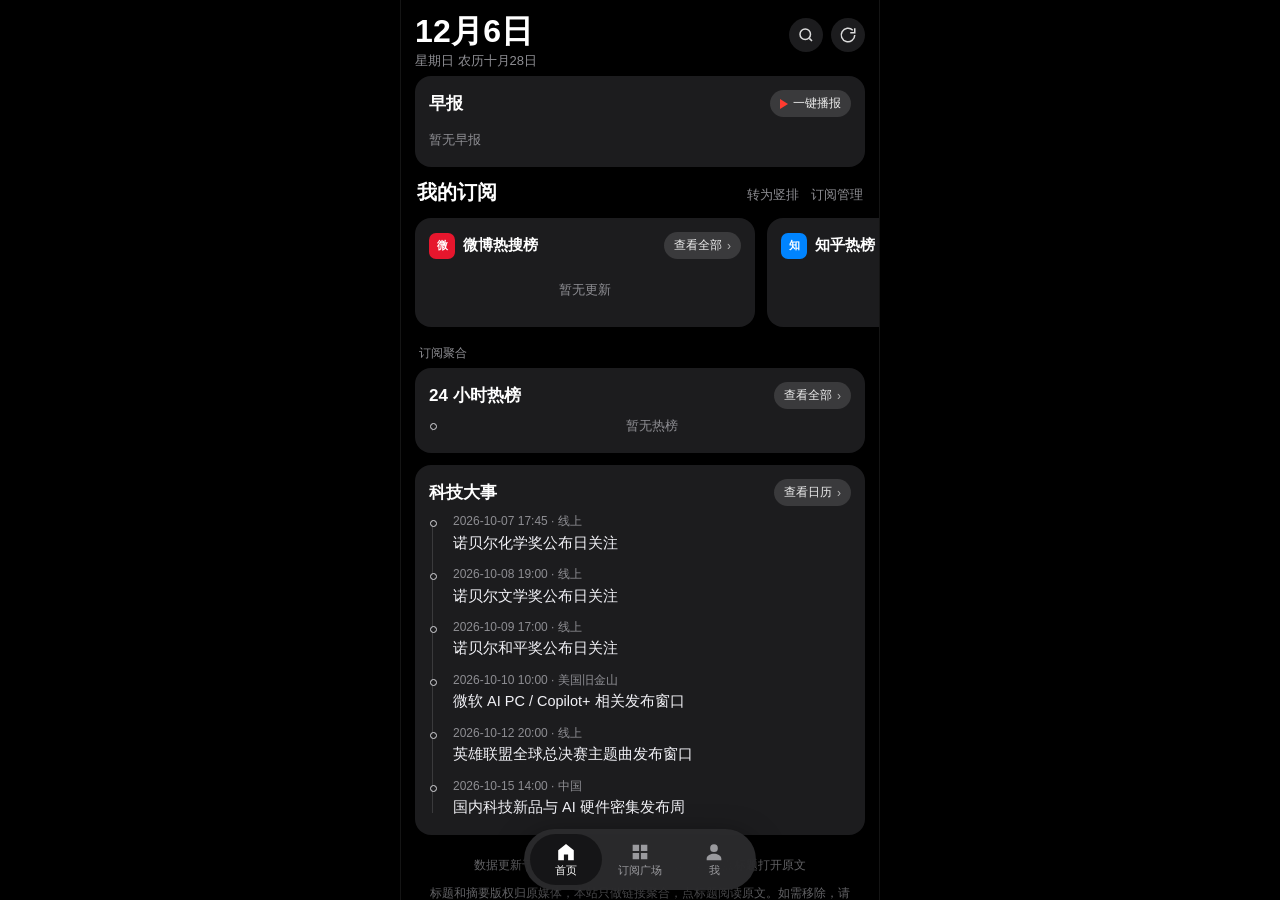
==== commit 4ff75a6a: "数据刷新 2026-11-26 16:32" ====
--- a/standalone.html
+++ b/standalone.html
@@ -986,7 +986,7 @@
     </div>
   </div>
 <script>
-window.INLINE_DATA = {"updatedAt":"2026-11-25T23:40:28.523Z","updatedAtLabel":"2026/11/26 07:40:42","morning":[{"title":"金价扛不住了","summary":"当前热度 80万。","url":"https://s.weibo.com/weibo?q=%E9%87%91%E4%BB%B7%E6%89%9B%E4%B8%8D%E4%BD%8F%E4%BA%86","hot":"80万","fetchedAt":"2026-11-25T23:40:28.523Z","minsAgo":1,"tags":["综合","微博热搜榜"],"sourceId":"weibo_hot","sourceName":"微博热搜榜"},{"title":"小米SU7 Ultra上工信部","summary":"当前热度 46万。","url":"https://s.weibo.com/weibo?q=%E5%B0%8F%E7%B1%B3SU7+Ultra%E4%B8%8A%E5%B7%A5%E4%BF%A1%E9%83%A8","hot":"46万","fetchedAt":"2026-11-25T23:40:28.523Z","minsAgo":4,"tags":["综合","微博热搜榜"],"sourceId":"weibo_hot","sourceName":"微博热搜榜"},{"title":"神24乘组进驻天宫","summary":"当前热度 37万。","url":"https://s.weibo.com/weibo?q=%E7%A5%9E24%E4%B9%98%E7%BB%84%E8%BF%9B%E9%A9%BB%E5%A4%A9%E5%AE%AB","hot":"37万","fetchedAt":"2026-11-25T14:37:21.753Z","minsAgo":7,"tags":["综合","微博热搜榜"],"sourceId":"weibo_hot","sourceName":"微博热搜榜"},{"title":"为什么神舟二十四号外籍航天员名额给了巴基斯坦而不是其他国家？","summary":"当前热度 513 万。","url":"https://www.zhihu.com/question/2108916871718073510","hot":"513 万","fetchedAt":"2026-11-25T14:37:21.753Z","minsAgo":1,"tags":["综合","知乎"],"sourceId":"zhihu_hot","sourceName":"知乎热榜"},{"title":"OpenAI 证明矩阵乘法指数下界为 9/4，如何看待？","summary":"当前热度 318 万。","url":"https://www.zhihu.com/question/2108865707819771232","hot":"318 万","fetchedAt":"2026-11-25T23:40:28.523Z","minsAgo":4,"tags":["综合","知乎"],"sourceId":"zhihu_hot","sourceName":"知乎热榜"},{"title":"央视曝光 3.8 万余份孕妇血走私案，国安部警示孕妇血样走私或泄露我国遗传弱点，科学依据和风险具体是什么？","summary":"当前热度 229 万。","url":"https://www.zhihu.com/question/2109003777294295114","hot":"229 万","fetchedAt":"2026-11-25T23:40:28.523Z","minsAgo":7,"tags":["综合","知乎"],"sourceId":"zhihu_hot","sourceName":"知乎热榜"},{"title":"美股：道指抹去千点跌幅翻红","summary":"当前热度 2799.5万。","url":"https://so.toutiao.com/search?keyword=%23%E7%BE%8E%E8%82%A1%EF%BC%9A%E9%81%93%E6%8C%87%E6%8A%B9%E5%8E%BB%E5%8D%83%E7%82%B9%E8%B7%8C%E5%B9%85%E7%BF%BB%E7%BA%A2%23","hot":"2799.5万","fetchedAt":"2026-11-25T23:40:28.523Z","minsAgo":1,"tags":["综合","今日头条"],"sourceId":"toutiao_hot","sourceName":"今日头条热榜"},{"title":"陈吉宁被查 上海市政府党组等表态","summary":"当前热度 1390.2万。","url":"https://so.toutiao.com/search?keyword=%23%E9%99%88%E5%90%89%E5%AE%81%E8%A2%AB%E6%9F%A5+%E4%B8%8A%E6%B5%B7%E5%B8%82%E6%94%BF%E5%BA%9C%E5%85%9A%E7%BB%84%E7%AD%89%E8%A1%A8%E6%80%81%23","hot":"1390.2万","fetchedAt":"2026-11-25T14:37:21.753Z","minsAgo":4,"tags":["综合","今日头条"],"sourceId":"toutiao_hot","sourceName":"今日头条热榜"},{"title":"中外航天员在中国空间站“太空会师”","summary":"当前热度 2292.1万。","url":"https://so.toutiao.com/search?keyword=%23%E4%B8%AD%E5%A4%96%E8%88%AA%E5%A4%A9%E5%91%98%E5%9C%A8%E4%B8%AD%E5%9B%BD%E7%A9%BA%E9%97%B4%E7%AB%99%E2%80%9C%E5%A4%AA%E7%A9%BA%E4%BC%9A%E5%B8%88%E2%80%9D%23","hot":"2292.1万","fetchedAt":"2026-11-25T14:37:21.753Z","minsAgo":7,"tags":["综合","今日头条"],"sourceId":"toutiao_hot","sourceName":"今日头条热榜"},{"title":"男子开辅助驾驶巡航后低头玩手机撞死见义勇为救人者：获刑一年九个月，判赔 200 余万元","summary":"当前热度 337评。","url":"https://m.ithome.com/html/1031928.htm","hot":"337评","fetchedAt":"2026-11-25T14:37:21.753Z","minsAgo":1,"tags":["科技","IT之家"],"sourceId":"ithome_daily","sourceName":"IT之家日榜"}],"timeline":[{"title":"金价扛不住了","summary":"当前热度 80万。","url":"https://s.weibo.com/weibo?q=%E9%87%91%E4%BB%B7%E6%89%9B%E4%B8%8D%E4%BD%8F%E4%BA%86","hot":"80万","fetchedAt":"2026-11-25T23:40:28.523Z","minsAgo":1,"tags":["综合","微博热搜榜"],"sourceId":"weibo_hot","sourceName":"微博热搜榜"},{"title":"为什么神舟二十四号外籍航天员名额给了巴基斯坦而不是其他国家？","summary":"当前热度 513 万。","url":"https://www.zhihu.com/question/2108916871718073510","hot":"513 万","fetchedAt":"2026-11-25T14:37:21.753Z","minsAgo":1,"tags":["综合","知乎"],"sourceId":"zhihu_hot","sourceName":"知乎热榜"},{"title":"这项目，本王投了！ #精神状态belike #低精力#好家请就位 #超能演剧场2026","summary":"当前热度 王七叶。","url":"https://www.douyin.com/video/7711650599343142585","hot":"王七叶","fetchedAt":"2026-11-25T04:20:26.547Z","minsAgo":1,"tags":["娱乐","抖音"],"sourceId":"douyin_hot","sourceName":"抖音热榜"},{"title":"美股：道指抹去千点跌幅翻红","summary":"当前热度 2799.5万。","url":"https://so.toutiao.com/search?keyword=%23%E7%BE%8E%E8%82%A1%EF%BC%9A%E9%81%93%E6%8C%87%E6%8A%B9%E5%8E%BB%E5%8D%83%E7%82%B9%E8%B7%8C%E5%B9%85%E7%BF%BB%E7%BA%A2%23","hot":"2799.5万","fetchedAt":"2026-11-25T23:40:28.523Z","minsAgo":1,"tags":["综合","今日头条"],"sourceId":"toutiao_hot","sourceName":"今日头条热榜"},{"title":"上海市人大常委会党组、市政府党组、市政协党组召开会议，坚决拥护党中央决定","summary":"","url":"https://www.thepaper.cn/newsDetail_forward_34557671","fetchedAt":"2026-11-25T23:40:28.523Z","minsAgo":1,"tags":["综合","澎湃新闻"],"sourceId":"thepaper_hot","sourceName":"澎湃新闻热榜"},{"title":"男子开辅助驾驶巡航后低头玩手机撞死见义勇为救人者：获刑一年九个月，判赔 200 余万元","summary":"当前热度 337评。","url":"https://m.ithome.com/html/1031928.htm","hot":"337评","fetchedAt":"2026-11-25T14:37:21.753Z","minsAgo":1,"tags":["科技","IT之家"],"sourceId":"ithome_daily","sourceName":"IT之家日榜"},{"title":"当我用AI续写爱情公寓4关谷悠悠婚礼【AI全民制作人】","summary":"当前热度 968.8万。","url":"https://www.bilibili.com/video/av117644908825124/","hot":"968.8万","fetchedAt":"2026-11-25T23:40:28.523Z","minsAgo":1,"tags":["娱乐","Bilibili"],"sourceId":"bilibili_hot","sourceName":"Bilibili热门"},{"title":"36氪新风向丨英伟达押注、黄仁勋看好，半导体赛道又爆出大热点","summary":"","url":"https://www.36kr.com/p/4084560902728326","fetchedAt":"2026-11-25T14:37:21.753Z","minsAgo":1,"tags":["科技","36氪"],"sourceId":"kr36","sourceName":"36氪热门"},{"title":"我最近听到最有水平的两句话","summary":"当前热度 69.6万。","url":"https://www.huxiu.com/article/4907013.html","hot":"69.6万","fetchedAt":"2026-11-25T14:37:21.753Z","minsAgo":1,"tags":["科技","虎嗅"],"sourceId":"huxiu","sourceName":"虎嗅精选"},{"title":"从深圳到上海，少数派的共创故事还在继续","summary":"当前热度 侧脸君。","url":"https://sspai.com/post/119318","hot":"侧脸君","fetchedAt":"2026-11-25T23:40:28.523Z","minsAgo":1,"tags":["科技","少数派"],"sourceId":"sspai","sourceName":"少数派"},{"title":"避险情绪主导市场，芯片股领跌拖累标普、纳指三连跌，英伟达跌4%，美元创18个月新高","summary":"当前热度 21.6万。","url":"https://wallstreetcn.com/articles/3785999","hot":"21.6万","fetchedAt":"2026-11-25T23:40:28.523Z","minsAgo":1,"tags":["财经","华尔街见闻"],"sourceId":"wallstreet","sourceName":"华尔街见闻"},{"title":"年轻人开始劝父母卖县城空房收息，住不上的房子留着还是换成现金？这笔“经济账”该怎么算？","summary":"当前热度 酒旅王朝。","url":"https://new.qq.com/rain/a/20261124Q07UGN00","hot":"酒旅王朝","fetchedAt":"2026-11-25T23:40:28.523Z","minsAgo":1,"tags":["综合","腾讯新闻"],"sourceId":"tencent_hot","sourceName":"腾讯新闻热门"},{"title":"可能的爱","summary":"当前热度 8。","url":"https://movie.douban.com/subject/36847425/","hot":"8","fetchedAt":"2026-11-25T14:37:21.753Z","minsAgo":1,"tags":["娱乐","豆瓣电影"],"sourceId":"douban_movie","sourceName":"豆瓣电影周榜"},{"title":"习近平对党内法规工作作出重要指示","summary":"当前热度 790.4万。","url":"https://www.baidu.com/s?wd=%E4%B9%A0%E8%BF%91%E5%B9%B3%E5%AF%B9%E5%85%9A%E5%86%85%E6%B3%95%E8%A7%84%E5%B7%A5%E4%BD%9C%E4%BD%9C%E5%87%BA%E9%87%8D%E8%A6%81%E6%8C%87%E7%A4%BA","hot":"790.4万","fetchedAt":"2026-11-25T14:37:21.753Z","minsAgo":1,"tags":["综合","百度热搜"],"sourceId":"baidu_hot","sourceName":"百度热搜"},{"title":"东方港湾：中国股市值得更强信心","summary":"","url":"https://www.yicai.com/news/103448974.html","fetchedAt":"2026-11-25T14:37:21.753Z","minsAgo":1,"tags":["财经","第一财经"],"sourceId":"yicai","sourceName":"第一财经"},{"title":"吧友自制GTA6互动地图","summary":"当前热度 168.8W实时讨论。","url":"http://tieba.baidu.com/hottopic/browse/hottopic?topic_id=28370239&topic_name=%E5%90%A7%E5%8F%8B%E8%87%AA%E5%88%B6GTA6%E4%BA%92%E5%8A%A8%E5%9C%B0%E5%9B%BE","hot":"168.8W实时讨论","fetchedAt":"2026-11-25T14:37:21.753Z","minsAgo":1,"tags":["娱乐","贴吧热议"],"sourceId":"tieba_hot","sourceName":"贴吧热议"},{"title":"产品经理的日常 11月26日","summary":"","url":"https://m.okjike.com/originalPosts/6b070fb2136b2761c6f3dffd","fetchedAt":"2026-11-25T23:40:28.523Z","minsAgo":1,"tags":["科技","即刻"],"sourceId":"jike","sourceName":"即刻精选"},{"title":"小米SU7 Ultra上工信部","summary":"当前热度 46万。","url":"https://s.weibo.com/weibo?q=%E5%B0%8F%E7%B1%B3SU7+Ultra%E4%B8%8A%E5%B7%A5%E4%BF%A1%E9%83%A8","hot":"46万","fetchedAt":"2026-11-25T23:40:28.523Z","minsAgo":4,"tags":["综合","微博热搜榜"],"sourceId":"weibo_hot","sourceName":"微博热搜榜"},{"title":"OpenAI 证明矩阵乘法指数下界为 9/4，如何看待？","summary":"当前热度 318 万。","url":"https://www.zhihu.com/question/2108865707819771232","hot":"318 万","fetchedAt":"2026-11-25T23:40:28.523Z","minsAgo":4,"tags":["综合","知乎"],"sourceId":"zhihu_hot","sourceName":"知乎热榜"},{"title":"陈吉宁涉嫌严重违纪违法正接受中央纪委国家监委审查调查。","summary":"当前热度 央视新闻。","url":"https://www.douyin.com/video/7711709495273032994","hot":"央视新闻","fetchedAt":"2026-11-25T04:20:26.547Z","minsAgo":4,"tags":["娱乐","抖音"],"sourceId":"douyin_hot","sourceName":"抖音热榜"},{"title":"陈吉宁被查 上海市政府党组等表态","summary":"当前热度 1390.2万。","url":"https://so.toutiao.com/search?keyword=%23%E9%99%88%E5%90%89%E5%AE%81%E8%A2%AB%E6%9F%A5+%E4%B8%8A%E6%B5%B7%E5%B8%82%E6%94%BF%E5%BA%9C%E5%85%9A%E7%BB%84%E7%AD%89%E8%A1%A8%E6%80%81%23","hot":"1390.2万","fetchedAt":"2026-11-25T14:37:21.753Z","minsAgo":4,"tags":["综合","今日头条"],"sourceId":"toutiao_hot","sourceName":"今日头条热榜"},{"title":"大学应有的模样｜当过程不再被视为通向结果的意义之路","summary":"","url":"https://www.thepaper.cn/newsDetail_forward_34539120","fetchedAt":"2026-11-25T04:20:26.547Z","minsAgo":4,"tags":["综合","澎湃新闻"],"sourceId":"thepaper_hot","sourceName":"澎湃新闻热榜"},{"title":"黄仁勋复职后首次主持全员大会：感谢 CFO 克雷斯代管公司，称英伟达不需要接班人计划、承诺调整往日的强硬管理风格","summary":"当前热度 85评。","url":"https://m.ithome.com/html/1031914.htm","hot":"85评","fetchedAt":"2026-11-25T04:20:26.547Z","minsAgo":4,"tags":["科技","IT之家"],"sourceId":"ithome_daily","sourceName":"IT之家日榜"},{"title":"你从未见过的硬核开箱视频！","summary":"当前热度 154.8万。","url":"https://www.bilibili.com/video/av117663900632756/","hot":"154.8万","fetchedAt":"2026-11-25T23:40:28.523Z","minsAgo":4,"tags":["娱乐","Bilibili"],"sourceId":"bilibili_hot","sourceName":"Bilibili热门"},{"title":"8点1氪丨黄仁勋称英伟达不需要接班人计划 ；红果短剧上线“时间锁”，支持自定义观剧时长 ；豆包灰度测试“豆包购物”","summary":"","url":"https://www.36kr.com/p/4084431441488260","fetchedAt":"2026-11-25T14:37:21.753Z","minsAgo":4,"tags":["科技","36氪"],"sourceId":"kr36","sourceName":"36氪热门"},{"title":"14年深圳老酒店，凭啥接下特朗普？","summary":"当前热度 62.6万。","url":"https://www.huxiu.com/article/4906698.html","hot":"62.6万","fetchedAt":"2026-11-25T04:20:26.547Z","minsAgo":4,"tags":["科技","虎嗅"],"sourceId":"huxiu","sourceName":"虎嗅精选"},{"title":"本周看什么 | 最近值得一看的 10 部作品","summary":"当前热度 少数派编辑部。","url":"https://sspai.com/post/119337","hot":"少数派编辑部","fetchedAt":"2026-11-25T14:37:21.753Z","minsAgo":4,"tags":["科技","少数派"],"sourceId":"sspai","sourceName":"少数派"},{"title":"SemiAnalysis大幅下修AI算力预测：2028年资本开支预测下调近三成，五年硅片出货面积下调17%，英伟达受冲击最严重","summary":"当前热度 10.8万。","url":"https://wallstreetcn.com/articles/3786019","hot":"10.8万","fetchedAt":"2026-11-25T23:40:28.523Z","minsAgo":4,"tags":["财经","华尔街见闻"],"sourceId":"wallstreet","sourceName":"华尔街见闻"},{"title":"可口可乐不再标生产日期，这么做有什么好处？未来会成为食品包装“标配”吗？","summary":"当前热度 营养师Bruce。","url":"https://new.qq.com/rain/a/20261125Q04KN600","hot":"营养师Bruce","fetchedAt":"2026-11-25T14:37:21.753Z","minsAgo":4,"tags":["综合","腾讯新闻"],"sourceId":"tencent_hot","sourceName":"腾讯新闻热门"},{"title":"黑球","summary":"当前热度 8。","url":"https://movie.douban.com/subject/37215318/","hot":"8","fetchedAt":"2026-11-25T14:37:21.753Z","minsAgo":4,"tags":["娱乐","豆瓣电影"],"sourceId":"douban_movie","sourceName":"豆瓣电影周榜"},{"title":"国内月底会暖到离谱","summary":"当前热度 780.9万。","url":"https://www.baidu.com/s?wd=%E5%9B%BD%E5%86%85%E6%9C%88%E5%BA%95%E4%BC%9A%E6%9A%96%E5%88%B0%E7%A6%BB%E8%B0%B1","hot":"780.9万","fetchedAt":"2026-11-25T14:37:21.753Z","minsAgo":4,"tags":["综合","百度热搜"],"sourceId":"baidu_hot","sourceName":"百度热搜"},{"title":"三种流感毒株叠加来袭，流感概念股掀起涨停潮","summary":"","url":"https://www.yicai.com/news/103453441.html","fetchedAt":"2026-11-25T14:37:21.753Z","minsAgo":4,"tags":["财经","第一财经"],"sourceId":"yicai","sourceName":"第一财经"},{"title":"Zeus重返T1签约三年","summary":"当前热度 167W实时讨论。","url":"http://tieba.baidu.com/hottopic/browse/hottopic?topic_id=28370238&topic_name=Zeus%E9%87%8D%E8%BF%94T1%E7%AD%BE%E7%BA%A6%E4%B8%89%E5%B9%B4","hot":"167W实时讨论","fetchedAt":"2026-11-25T14:37:21.753Z","minsAgo":4,"tags":["娱乐","贴吧热议"],"sourceId":"tieba_hot","sourceName":"贴吧热议"},{"title":"产品经理的日常 11月25日","summary":"","url":"https://m.okjike.com/originalPosts/6b06c75f9427e01ac1557722","fetchedAt":"2026-11-25T23:40:28.523Z","minsAgo":4,"tags":["科技","即刻"],"sourceId":"jike","sourceName":"即刻精选"},{"title":"神24乘组进驻天宫","summary":"当前热度 37万。","url":"https://s.weibo.com/weibo?q=%E7%A5%9E24%E4%B9%98%E7%BB%84%E8%BF%9B%E9%A9%BB%E5%A4%A9%E5%AE%AB","hot":"37万","fetchedAt":"2026-11-25T14:37:21.753Z","minsAgo":7,"tags":["综合","微博热搜榜"],"sourceId":"weibo_hot","sourceName":"微博热搜榜"},{"title":"央视曝光 3.8 万余份孕妇血走私案，国安部警示孕妇血样走私或泄露我国遗传弱点，科学依据和风险具体是什么？","summary":"当前热度 229 万。","url":"https://www.zhihu.com/question/2109003777294295114","hot":"229 万","fetchedAt":"2026-11-25T23:40:28.523Z","minsAgo":7,"tags":["综合","知乎"],"sourceId":"zhihu_hot","sourceName":"知乎热榜"},{"title":"东北低收入家庭冬日娱乐项目 #低收入人群 #冰屋 #手工diy #抖音手工大赏 #世界是我的手工台","summary":"当前热度 Mr.汤普森。","url":"https://www.douyin.com/video/7711027149829967145","hot":"Mr.汤普森","fetchedAt":"2026-11-25T14:37:21.753Z","minsAgo":7,"tags":["娱乐","抖音"],"sourceId":"douyin_hot","sourceName":"抖音热榜"},{"title":"中外航天员在中国空间站“太空会师”","summary":"当前热度 2292.1万。","url":"https://so.toutiao.com/search?keyword=%23%E4%B8%AD%E5%A4%96%E8%88%AA%E5%A4%A9%E5%91%98%E5%9C%A8%E4%B8%AD%E5%9B%BD%E7%A9%BA%E9%97%B4%E7%AB%99%E2%80%9C%E5%A4%AA%E7%A9%BA%E4%BC%9A%E5%B8%88%E2%80%9D%23","hot":"2292.1万","fetchedAt":"2026-11-25T14:37:21.753Z","minsAgo":7,"tags":["综合","今日头条"],"sourceId":"toutiao_hot","sourceName":"今日头条热榜"},{"title":"冷门“顶流”｜深耕西夏学40余年，为历史补缺的人","summary":"","url":"https://www.thepaper.cn/newsDetail_forward_34539636","fetchedAt":"2026-11-25T14:37:21.753Z","minsAgo":7,"tags":["综合","澎湃新闻"],"sourceId":"thepaper_hot","sourceName":"澎湃新闻热榜"},{"title":"懂车帝最新回应“尊界 V800 刹车踏板支架断裂”事件：公司内部仍在等待相关结果","summary":"当前热度 371评。","url":"https://m.ithome.com/html/1032464.htm","hot":"371评","fetchedAt":"2026-11-25T14:37:21.753Z","minsAgo":7,"tags":["科技","IT之家"],"sourceId":"ithome_daily","sourceName":"IT之家日榜"}],"techEvents":[{"time":"2026-10-07 17:45","place":"线上","title":"诺贝尔化学奖公布日关注"},{"time":"2026-10-08 19:00","place":"线上","title":"诺贝尔文学奖公布日关注"},{"time":"2026-10-09 17:00","place":"线上","title":"诺贝尔和平奖公布日关注"},{"time":"2026-10-10 10:00","place":"美国旧金山","title":"微软 AI PC / Copilot+ 相关发布窗口"},{"time":"2026-10-12 20:00","place":"线上","title":"英雄联盟全球总决赛主题曲发布窗口"},{"time":"2026-10-15 14:00","place":"中国","title":"国内科技新品与 AI 硬件密集发布周"}],"sources":[{"id":"weibo_hot","name":"微博热搜榜","cat":"综合","color":"#e6162d","icon":"微","defaultOn":true,"live":true,"status":"ok","updatedAt":"2026-11-25T23:40:28.523Z","todayCount":10,"items":[{"title":"金价扛不住了","summary":"当前热度 80万。","url":"https://s.weibo.com/weibo?q=%E9%87%91%E4%BB%B7%E6%89%9B%E4%B8%8D%E4%BD%8F%E4%BA%86","hot":"80万","fetchedAt":"2026-11-25T23:40:28.523Z","minsAgo":1,"tags":["综合","微博热搜榜"]},{"title":"小米SU7 Ultra上工信部","summary":"当前热度 46万。","url":"https://s.weibo.com/weibo?q=%E5%B0%8F%E7%B1%B3SU7+Ultra%E4%B8%8A%E5%B7%A5%E4%BF%A1%E9%83%A8","hot":"46万","fetchedAt":"2026-11-25T23:40:28.523Z","minsAgo":4,"tags":["综合","微博热搜榜"]},{"title":"神24乘组进驻天宫","summary":"当前热度 37万。","url":"https://s.weibo.com/weibo?q=%E7%A5%9E24%E4%B9%98%E7%BB%84%E8%BF%9B%E9%A9%BB%E5%A4%A9%E5%AE%AB","hot":"37万","fetchedAt":"2026-11-25T14:37:21.753Z","minsAgo":7,"tags":["综合","微博热搜榜"]},{"title":"你好星期六","summary":"当前热度 9万。","url":"https://s.weibo.com/weibo?q=%E4%BD%A0%E5%A5%BD%E6%98%9F%E6%9C%9F%E5%85%AD","hot":"9万","fetchedAt":"2026-11-25T23:40:28.523Z","minsAgo":10,"tags":["综合","微博热搜榜"]},{"title":"谷爱凌伤情待医生判断","summary":"当前热度 9万。","url":"https://s.weibo.com/weibo?q=%E8%B0%B7%E7%88%B1%E5%87%8C%E4%BC%A4%E6%83%85%E5%BE%85%E5%8C%BB%E7%94%9F%E5%88%A4%E6%96%AD","hot":"9万","fetchedAt":"2026-11-25T23:40:28.523Z","minsAgo":13,"tags":["综合","微博热搜榜"]},{"title":"网友抵制王玉雯代言皮草","summary":"当前热度 9万。","url":"https://s.weibo.com/weibo?q=%E7%BD%91%E5%8F%8B%E6%8A%B5%E5%88%B6%E7%8E%8B%E7%8E%89%E9%9B%AF%E4%BB%A3%E8%A8%80%E7%9A%AE%E8%8D%89","hot":"9万","fetchedAt":"2026-11-25T23:40:28.523Z","minsAgo":16,"tags":["综合","微博热搜榜"]},{"title":"郭子睿回应自己为什么进圈","summary":"当前热度 9万。","url":"https://s.weibo.com/weibo?q=%E9%83%AD%E5%AD%90%E7%9D%BF%E5%9B%9E%E5%BA%94%E8%87%AA%E5%B7%B1%E4%B8%BA%E4%BB%80%E4%B9%88%E8%BF%9B%E5%9C%88","hot":"9万","fetchedAt":"2026-11-25T23:40:28.523Z","minsAgo":19,"tags":["综合","微博热搜榜"]},{"title":"疑似文吉儿朋友圈辟谣办婚礼","summary":"当前热度 8万。","url":"https://s.weibo.com/weibo?q=%E7%96%91%E4%BC%BC%E6%96%87%E5%90%89%E5%84%BF%E6%9C%8B%E5%8F%8B%E5%9C%88%E8%BE%9F%E8%B0%A3%E5%8A%9E%E5%A9%9A%E7%A4%BC","hot":"8万","fetchedAt":"2026-11-25T23:40:28.523Z","minsAgo":22,"tags":["综合","微博热搜榜"]},{"title":"最帅保洁大叔宣布辞职","summary":"当前热度 8万。","url":"https://s.weibo.com/weibo?q=%E6%9C%80%E5%B8%85%E4%BF%9D%E6%B4%81%E5%A4%A7%E5%8F%94%E5%AE%A3%E5%B8%83%E8%BE%9E%E8%81%8C","hot":"8万","fetchedAt":"2026-11-25T23:40:28.523Z","minsAgo":25,"tags":["综合","微博热搜榜"]},{"title":"中国男篮世亚预12人大名单","summary":"当前热度 8万。","url":"https://s.weibo.com/weibo?q=%E4%B8%AD%E5%9B%BD%E7%94%B7%E7%AF%AE%E4%B8%96%E4%BA%9A%E9%A2%8412%E4%BA%BA%E5%A4%A7%E5%90%8D%E5%8D%95","hot":"8万","fetchedAt":"2026-11-25T23:40:28.523Z","minsAgo":28,"tags":["综合","微博热搜榜"]}]},{"id":"zhihu_hot","name":"知乎热榜","cat":"综合","color":"#0084ff","icon":"知","defaultOn":true,"live":true,"status":"ok","updatedAt":"2026-11-25T23:40:28.523Z","todayCount":10,"items":[{"title":"为什么神舟二十四号外籍航天员名额给了巴基斯坦而不是其他国家？","summary":"当前热度 513 万。","url":"https://www.zhihu.com/question/2108916871718073510","hot":"513 万","fetchedAt":"2026-11-25T14:37:21.753Z","minsAgo":1,"tags":["综合","知乎"]},{"title":"OpenAI 证明矩阵乘法指数下界为 9/4，如何看待？","summary":"当前热度 318 万。","url":"https://www.zhihu.com/question/2108865707819771232","hot":"318 万","fetchedAt":"2026-11-25T23:40:28.523Z","minsAgo":4,"tags":["综合","知乎"]},{"title":"央视曝光 3.8 万余份孕妇血走私案，国安部警示孕妇血样走私或泄露我国遗传弱点，科学依据和风险具体是什么？","summary":"当前热度 229 万。","url":"https://www.zhihu.com/question/2109003777294295114","hot":"229 万","fetchedAt":"2026-11-25T23:40:28.523Z","minsAgo":7,"tags":["综合","知乎"]},{"title":"如何评价黄仁勋回归英伟达首日说「没电脑用，想要台 RTX Spark」？你觉得最好用的办公电脑是啥？","summary":"当前热度 158 万。","url":"https://www.zhihu.com/question/2108890432125888397","hot":"158 万","fetchedAt":"2026-11-25T23:40:28.523Z","minsAgo":10,"tags":["综合","知乎"]},{"title":"突然脑洞一下，如果王勃参加高考，语文作文写出了滕王阁序，会因为只有 773 个字，不到 800 而扣分吗？","summary":"当前热度 150 万。","url":"https://www.zhihu.com/question/2055249552723202702","hot":"150 万","fetchedAt":"2026-11-25T14:37:21.753Z","minsAgo":13,"tags":["综合","知乎"]},{"title":"商品房楼板国标普遍仅 10-12cm，为什么不统一再加厚 15cm？加厚楼板能否彻底解决楼层噪音困扰？","summary":"当前热度 141 万。","url":"https://www.zhihu.com/question/2066353729507422598","hot":"141 万","fetchedAt":"2026-11-25T23:40:28.523Z","minsAgo":16,"tags":["综合","知乎"]},{"title":"「结婚八年三孩非亲生案」一审认定女方存在重大过错，判决赔偿男方共计二十二万，大家如何看待这个结果？","summary":"当前热度 139 万。","url":"https://www.zhihu.com/question/2108927460083495268","hot":"139 万","fetchedAt":"2026-11-25T23:40:28.523Z","minsAgo":19,"tags":["综合","知乎"]},{"title":"重庆一男孩吃面被坠楼男子砸中，男孩无生命危险，警方已介入，此类事件责任该如何界定？","summary":"当前热度 121 万。","url":"https://www.zhihu.com/question/2108734679998320771","hot":"121 万","fetchedAt":"2026-11-25T23:40:28.523Z","minsAgo":22,"tags":["综合","知乎"]},{"title":"如何看待黄仁勋辟谣特朗普施压复职说法，称是董事会自主作出决定？二人口径为何不一致？","summary":"当前热度 114 万。","url":"https://www.zhihu.com/question/2108869758925923750","hot":"114 万","fetchedAt":"2026-11-25T14:37:21.753Z","minsAgo":25,"tags":["综合","知乎"]},{"title":"怎么看 Axios 报道，OpenAI 和 Anthropic 因为内部模型太强，可能无法发布 ？","summary":"当前热度 107 万。","url":"https://www.zhihu.com/question/2108663109493715917","hot":"107 万","fetchedAt":"2026-11-25T23:40:28.523Z","minsAgo":28,"tags":["综合","知乎"]}]},{"id":"douyin_hot","name":"抖音热榜","cat":"娱乐","color":"#111111","icon":"抖","defaultOn":false,"live":true,"status":"ok","updatedAt":"2026-11-25T23:40:28.523Z","todayCount":10,"items":[{"title":"这项目，本王投了！ #精神状态belike #低精力#好家请就位 #超能演剧场2026","summary":"当前热度 王七叶。","url":"https://www.douyin.com/video/7711650599343142585","hot":"王七叶","fetchedAt":"2026-11-25T04:20:26.547Z","minsAgo":1,"tags":["娱乐","抖音"]},{"title":"陈吉宁涉嫌严重违纪违法正接受中央纪委国家监委审查调查。","summary":"当前热度 央视新闻。","url":"https://www.douyin.com/video/7711709495273032994","hot":"央视新闻","fetchedAt":"2026-11-25T04:20:26.547Z","minsAgo":4,"tags":["娱乐","抖音"]},{"title":"东北低收入家庭冬日娱乐项目 #低收入人群 #冰屋 #手工diy #抖音手工大赏 #世界是我的手工台","summary":"当前热度 Mr.汤普森。","url":"https://www.douyin.com/video/7711027149829967145","hot":"Mr.汤普森","fetchedAt":"2026-11-25T14:37:21.753Z","minsAgo":7,"tags":["娱乐","抖音"]},{"title":"无缝衔接！男子因盗窃罪被抓获刑，刚出狱以为重获自由，没想到等来的是另一副手铐……@襄阳公安","summary":"当前热度 人民日报。","url":"https://www.douyin.com/video/7711609183455546633","hot":"人民日报","fetchedAt":"2026-11-25T04:20:26.547Z","minsAgo":10,"tags":["娱乐","抖音"]},{"title":"#媒体原创 跨年度限定“三连超级月亮”要来了！今天（11月24日）晚上，超级月亮最圆时刻出现在22时53分，2026年12月和2027年1月还会各出现一次超级月亮。（来源：新闻频道）","summary":"当前热度 央视频。","url":"https://www.douyin.com/video/7711561040462351651","hot":"央视频","fetchedAt":"2026-11-25T04:20:26.547Z","minsAgo":13,"tags":["娱乐","抖音"]},{"title":"【幽灵夜间作案 民警进山围捕】 抓捕现场！深山“幽灵”吃住山上疯狂作案，频频祸害山区群众，民警进山抓捕将二人拿下！#警察 #正能量 #社会百态 #媒体人精选计划 #齐鲁守护","summary":"当前热度 武涛拍案。","url":"https://www.douyin.com/video/7710142289288498466","hot":"武涛拍案","fetchedAt":"2026-11-25T14:37:21.753Z","minsAgo":16,"tags":["娱乐","抖音"]},{"title":"11月22日，湖南益阳，中国无翼飞车来了，工作人员：可以载重70到80公斤，在3千米以下飞300公里，陆地80km/h 空中140km/h。","summary":"当前热度 红网·时刻新闻。","url":"https://www.douyin.com/video/7711232783837826347","hot":"红网·时刻新闻","fetchedAt":"2026-11-25T14:37:21.753Z","minsAgo":19,"tags":["娱乐","抖音"]},{"title":"#媒体原创 陈吉宁涉嫌严重违纪违法正接受中央纪委国家监委审查调查","summary":"当前热度 新华社。","url":"https://www.douyin.com/video/7711699225985158441","hot":"新华社","fetchedAt":"2026-11-25T04:20:26.547Z","minsAgo":22,"tags":["娱乐","抖音"]},{"title":"这么久了 你还是逃不过覆面系. #覆面 #你还是逃不过覆面系 #热点趋势策划人","summary":"当前热度 建鹏🇨🇳。","url":"https://www.douyin.com/video/7706509875039865562","hot":"建鹏🇨🇳","fetchedAt":"2026-11-25T04:20:26.547Z","minsAgo":25,"tags":["娱乐","抖音"]},{"title":"我什么要养你们三个，天天给我当闹钟 #雪橇三傻","summary":"当前热度 沈肉肉。","url":"https://www.douyin.com/video/7711183641782852479","hot":"沈肉肉","fetchedAt":"2026-11-25T04:20:26.547Z","minsAgo":28,"tags":["娱乐","抖音"]}]},{"id":"toutiao_hot","name":"今日头条热榜","cat":"综合","color":"#f04142","icon":"头","defaultOn":true,"live":true,"status":"ok","updatedAt":"2026-11-25T23:40:28.523Z","todayCount":10,"items":[{"title":"美股：道指抹去千点跌幅翻红","summary":"当前热度 2799.5万。","url":"https://so.toutiao.com/search?keyword=%23%E7%BE%8E%E8%82%A1%EF%BC%9A%E9%81%93%E6%8C%87%E6%8A%B9%E5%8E%BB%E5%8D%83%E7%82%B9%E8%B7%8C%E5%B9%85%E7%BF%BB%E7%BA%A2%23","hot":"2799.5万","fetchedAt":"2026-11-25T23:40:28.523Z","minsAgo":1,"tags":["综合","今日头条"]},{"title":"陈吉宁被查 上海市政府党组等表态","summary":"当前热度 1390.2万。","url":"https://so.toutiao.com/search?keyword=%23%E9%99%88%E5%90%89%E5%AE%81%E8%A2%AB%E6%9F%A5+%E4%B8%8A%E6%B5%B7%E5%B8%82%E6%94%BF%E5%BA%9C%E5%85%9A%E7%BB%84%E7%AD%89%E8%A1%A8%E6%80%81%23","hot":"1390.2万","fetchedAt":"2026-11-25T14:37:21.753Z","minsAgo":4,"tags":["综合","今日头条"]},{"title":"中外航天员在中国空间站“太空会师”","summary":"当前热度 2292.1万。","url":"https://so.toutiao.com/search?keyword=%23%E4%B8%AD%E5%A4%96%E8%88%AA%E5%A4%A9%E5%91%98%E5%9C%A8%E4%B8%AD%E5%9B%BD%E7%A9%BA%E9%97%B4%E7%AB%99%E2%80%9C%E5%A4%AA%E7%A9%BA%E4%BC%9A%E5%B8%88%E2%80%9D%23","hot":"2292.1万","fetchedAt":"2026-11-25T14:37:21.753Z","minsAgo":7,"tags":["综合","今日头条"]},{"title":"国内月底会暖到离谱","summary":"当前热度 2073.9万。","url":"https://so.toutiao.com/search?keyword=%23%E5%9B%BD%E5%86%85%E6%9C%88%E5%BA%95%E4%BC%9A%E6%9A%96%E5%88%B0%E7%A6%BB%E8%B0%B1%23","hot":"2073.9万","fetchedAt":"2026-11-25T23:40:28.523Z","minsAgo":10,"tags":["综合","今日头条"]},{"title":"曝美拟对中国额外加征20%关税","summary":"当前热度 1876.6万。","url":"https://so.toutiao.com/search?keyword=%23%E6%9B%9D%E7%BE%8E%E6%8B%9F%E5%AF%B9%E4%B8%AD%E5%9B%BD%E9%A2%9D%E5%A4%96%E5%8A%A0%E5%BE%8120%25%E5%85%B3%E7%A8%8E%23","hot":"1876.6万","fetchedAt":"2026-11-25T23:40:28.523Z","minsAgo":13,"tags":["综合","今日头条"]},{"title":"AI正在帮忙抓贪官","summary":"当前热度 1257.9万。","url":"https://so.toutiao.com/search?keyword=%23AI%E6%AD%A3%E5%9C%A8%E5%B8%AE%E5%BF%99%E6%8A%93%E8%B4%AA%E5%AE%98%23","hot":"1257.9万","fetchedAt":"2026-11-25T23:40:28.523Z","minsAgo":16,"tags":["综合","今日头条"]},{"title":"沈阳高颜值保洁大叔决定辞职","summary":"当前热度 1138.2万。","url":"https://so.toutiao.com/search?keyword=%23%E6%B2%88%E9%98%B3%E9%AB%98%E9%A2%9C%E5%80%BC%E4%BF%9D%E6%B4%81%E5%A4%A7%E5%8F%94%E5%86%B3%E5%AE%9A%E8%BE%9E%E8%81%8C%23","hot":"1138.2万","fetchedAt":"2026-11-25T23:40:28.523Z","minsAgo":19,"tags":["综合","今日头条"]},{"title":"巴主持人激动播报：这是最自豪时刻","summary":"当前热度 931.9万。","url":"https://so.toutiao.com/search?keyword=%23%E5%B7%B4%E4%B8%BB%E6%8C%81%E4%BA%BA%E6%BF%80%E5%8A%A8%E6%92%AD%E6%8A%A5%EF%BC%9A%E8%BF%99%E6%98%AF%E6%9C%80%E8%87%AA%E8%B1%AA%E6%97%B6%E5%88%BB%23","hot":"931.9万","fetchedAt":"2026-11-25T14:37:21.753Z","minsAgo":22,"tags":["综合","今日头条"]},{"title":"13场仅1胜 曼联2-2葡体","summary":"当前热度 763.0万。","url":"https://so.toutiao.com/search?keyword=%2313%E5%9C%BA%E4%BB%851%E8%83%9C+%E6%9B%BC%E8%81%942-2%E8%91%A1%E4%BD%93%23","hot":"763.0万","fetchedAt":"2026-11-25T23:40:28.523Z","minsAgo":25,"tags":["综合","今日头条"]},{"title":"安徽4岁走失男童找到已无生命体征","summary":"当前热度 565.2万。","url":"https://so.toutiao.com/search?keyword=%23%E5%AE%89%E5%BE%BD4%E5%B2%81%E8%B5%B0%E5%A4%B1%E7%94%B7%E7%AB%A5%E6%89%BE%E5%88%B0%E5%B7%B2%E6%97%A0%E7%94%9F%E5%91%BD%E4%BD%93%E5%BE%81%23","hot":"565.2万","fetchedAt":"2026-11-25T23:40:28.523Z","minsAgo":28,"tags":["综合","今日头条"]}]},{"id":"thepaper_hot","name":"澎湃新闻热榜","cat":"综合","color":"#e60012","icon":"湃","defaultOn":false,"live":true,"status":"ok","updatedAt":"2026-11-25T23:40:28.523Z","todayCount":10,"items":[{"title":"上海市人大常委会党组、市政府党组、市政协党组召开会议，坚决拥护党中央决定","summary":"","url":"https://www.thepaper.cn/newsDetail_forward_34557671","fetchedAt":"2026-11-25T23:40:28.523Z","minsAgo":1,"tags":["综合","澎湃新闻"]},{"title":"大学应有的模样｜当过程不再被视为通向结果的意义之路","summary":"","url":"https://www.thepaper.cn/newsDetail_forward_34539120","fetchedAt":"2026-11-25T04:20:26.547Z","minsAgo":4,"tags":["综合","澎湃新闻"]},{"title":"冷门“顶流”｜深耕西夏学40余年，为历史补缺的人","summary":"","url":"https://www.thepaper.cn/newsDetail_forward_34539636","fetchedAt":"2026-11-25T14:37:21.753Z","minsAgo":7,"tags":["综合","澎湃新闻"]},{"title":"经纬度｜“存款多了”绝不等于“不消费了”","summary":"","url":"https://www.thepaper.cn/newsDetail_forward_34546364","fetchedAt":"2026-11-25T14:37:21.753Z","minsAgo":10,"tags":["综合","澎湃新闻"]},{"title":"马上评｜课间禁止说方言？谁拍脑袋的决定！","summary":"","url":"https://www.thepaper.cn/newsDetail_forward_34558623","fetchedAt":"2026-11-25T23:40:28.523Z","minsAgo":13,"tags":["综合","澎湃新闻"]},{"title":"神舟二十四号载人飞船与空间站组合体完成自主快速交会对接","summary":"","url":"https://www.thepaper.cn/newsDetail_forward_34555127","fetchedAt":"2026-11-25T14:37:21.753Z","minsAgo":16,"tags":["综合","澎湃新闻"]},{"title":"美国再曝网络安全事件，CIA开源情报分析系统遭入侵有信息泄露","summary":"","url":"https://www.thepaper.cn/newsDetail_forward_34553570","fetchedAt":"2026-11-25T14:37:21.753Z","minsAgo":19,"tags":["综合","澎湃新闻"]},{"title":"博主视频露出故宫同款“名画”后被封禁？故宫回应无该藏品，平台透露封禁因“视频存在未成年人性化着装”","summary":"","url":"https://www.thepaper.cn/newsDetail_forward_34547681","fetchedAt":"2026-11-25T14:37:21.753Z","minsAgo":22,"tags":["综合","澎湃新闻"]},{"title":"钱一栋｜AI步步紧逼，价值判断是人类最后的护城河吗？","summary":"","url":"https://www.thepaper.cn/newsDetail_forward_34529993","fetchedAt":"2026-11-25T23:40:28.523Z","minsAgo":25,"tags":["综合","澎湃新闻"]},{"title":"陕西一囚犯被束缚48日后心梗死亡，两任监区长被控虐待一案已进入重审二审","summary":"","url":"https://www.thepaper.cn/newsDetail_forward_34555484","fetchedAt":"2026-11-25T23:40:28.523Z","minsAgo":28,"tags":["综合","澎湃新闻"]}]},{"id":"xinwen_lianbo","name":"新闻联播速览","cat":"综合","color":"#c8102e","icon":"联","defaultOn":false,"live":false,"status":"unavailable","updatedAt":null,"todayCount":0,"items":[]},{"id":"ithome_daily","name":"IT之家日榜","cat":"科技","color":"#d35400","icon":"IT","defaultOn":true,"live":true,"status":"ok","updatedAt":"2026-11-25T23:40:28.523Z","todayCount":10,"items":[{"title":"男子开辅助驾驶巡航后低头玩手机撞死见义勇为救人者：获刑一年九个月，判赔 200 余万元","summary":"当前热度 337评。","url":"https://m.ithome.com/html/1031928.htm","hot":"337评","fetchedAt":"2026-11-25T14:37:21.753Z","minsAgo":1,"tags":["科技","IT之家"]},{"title":"黄仁勋复职后首次主持全员大会：感谢 CFO 克雷斯代管公司，称英伟达不需要接班人计划、承诺调整往日的强硬管理风格","summary":"当前热度 85评。","url":"https://m.ithome.com/html/1031914.htm","hot":"85评","fetchedAt":"2026-11-25T04:20:26.547Z","minsAgo":4,"tags":["科技","IT之家"]},{"title":"懂车帝最新回应“尊界 V800 刹车踏板支架断裂”事件：公司内部仍在等待相关结果","summary":"当前热度 371评。","url":"https://m.ithome.com/html/1032464.htm","hot":"371评","fetchedAt":"2026-11-25T14:37:21.753Z","minsAgo":7,"tags":["科技","IT之家"]},{"title":"曝 2027 年苹果、三星、小米、OPPO、vivo、华为等手机厂商出货目标落地，多数厂家下调预期","summary":"当前热度 145评。","url":"https://m.ithome.com/html/1031950.htm","hot":"145评","fetchedAt":"2026-11-25T14:37:21.753Z","minsAgo":10,"tags":["科技","IT之家"]},{"title":"网警公开典型案例：一网民针对华为手机 / 鸿蒙 / 问界持续发布数百条不实评论、捏造“千亿营销”等虚假信息，已被行政处罚","summary":"当前热度 364评。","url":"https://m.ithome.com/html/1032371.htm","hot":"364评","fetchedAt":"2026-11-25T14:37:21.753Z","minsAgo":13,"tags":["科技","IT之家"]},{"title":"华为与行芯科技打造“韬 EDA”，实现行业首次国产 EDA 工具串链成功","summary":"当前热度 150评。","url":"https://m.ithome.com/html/1031982.htm","hot":"150评","fetchedAt":"2026-11-25T14:37:21.753Z","minsAgo":16,"tags":["科技","IT之家"]},{"title":"黄仁勋回应接班问题：英伟达不需要“太子”继任计划","summary":"当前热度 85评。","url":"https://m.ithome.com/html/1031931.htm","hot":"85评","fetchedAt":"2026-11-25T14:37:21.753Z","minsAgo":19,"tags":["科技","IT之家"]},{"title":"魏建军向于东来自曝压力很大：长城汽车从自主品牌销量第 1 滑落到第 9，不追求走量而是追求单车价值","summary":"当前热度 174评。","url":"https://m.ithome.com/html/1031933.htm","hot":"174评","fetchedAt":"2026-11-25T14:37:21.753Z","minsAgo":22,"tags":["科技","IT之家"]},{"title":"宝马新世代首款国产车型 BMW iX3 上市交付：26.99 万元起，全域 800V 架构 + Momenta R7 智驾","summary":"当前热度 196评。","url":"https://m.ithome.com/html/1031961.htm","hot":"196评","fetchedAt":"2026-11-25T14:37:21.753Z","minsAgo":25,"tags":["科技","IT之家"]},{"title":"华为余承东解释为何 Mate X8 不标配“云晰柔光膜”：大多数人不喜欢，会少量牺牲分辨率","summary":"当前热度 212评。","url":"https://m.ithome.com/html/1032379.htm","hot":"212评","fetchedAt":"2026-11-25T23:40:28.523Z","minsAgo":28,"tags":["科技","IT之家"]}]},{"id":"ithome_flash","name":"IT之家快讯","cat":"科技","color":"#e67e22","icon":"讯","defaultOn":false,"live":true,"status":"ok","updatedAt":"2026-11-25T23:40:28.523Z","todayCount":10,"items":[{"title":"CounterPoint 报告 2026Q3 中国手机销量份额：安卓 60%、iOS 18%、鸿蒙 22%","summary":"市场研究机构 Counterpoint Research 昨日（11 月 25 日）发布报告， 称 2026 年第三季度全球智能手机销量同比下降 16%，降幅较第二季度（11%）进一步扩大。","url":"https://www.ithome.com/1/032/490.htm","publishedAt":"2026-11-25T13:00:35.000Z","fetchedAt":"2026-11-25T23:40:28.523Z","minsAgo":639,"tags":["科技","IT之家快讯"]},{"title":"Counterpoint：华为 OSCAR 方案让无线频谱效率提升约 30%、能效提升 40%","summary":"华为推出 OSCAR（Optimal Solution with Cross-Domain Autoregression for Radio）新一代智能无线解决方案，该方案在无线物理层运行定制化高阶自回归模型，搭载于通用基带处理（UBBP…","url":"https://www.ithome.com/1/032/532.htm","publishedAt":"2026-11-25T23:11:57.000Z","fetchedAt":"2026-11-25T23:40:28.523Z","minsAgo":28,"tags":["科技","IT之家快讯"]},{"title":"美国纽约州暂停 AI 聊天玩具销售 5 年，违规厂商每日最高罚 15000 美元","summary":"据 ABC7 New York 网站 11 月 25 日报道，当地时间 11 月 24 日，美国纽约州州长凯西・霍楚尔（Kathy Hochul）签署法案，暂停具备联网与 AI 对话能力的玩具在该州的制造、分销和销售， 期限为 5 年 。","url":"https://www.ithome.com/1/032/540.htm","publishedAt":"2026-11-25T23:07:43.000Z","fetchedAt":"2026-11-25T23:40:28.523Z","minsAgo":32,"tags":["科技","IT之家快讯"]},{"title":"准确率从 4% 暴涨至 97%！谷歌 DeepMind 给 AI 装上“化学外挂”，解锁质谱分析技能","summary":"谷歌联合分析化学家、基于社区开源工具打造了 Mass Spec Skills ，面向 Google Antigravity 平台开放，可辅助科研人员解析串联质谱，梳理化学证据，即使采用轻量模型也能达到前沿级别的检索识别准确率。","url":"https://www.ithome.com/1/032/535.htm","publishedAt":"2026-11-25T23:07:45.000Z","fetchedAt":"2026-11-25T23:40:28.523Z","minsAgo":32,"tags":["科技","IT之家快讯"]},{"title":"CounterPoint 报告 2026Q3 拉丁美洲手机出货：三星稳坐第一、苹果最抗跌","summary":"市场研究机构 Counterpoint Research 于 11 月 24 日发布博文，报道称 2026 年第三季度拉丁美洲智能手机出货量同比下降 24%。","url":"https://www.ithome.com/1/032/539.htm","publishedAt":"2026-11-25T23:00:35.000Z","fetchedAt":"2026-11-25T23:40:28.523Z","minsAgo":39,"tags":["科技","IT之家快讯"]},{"title":"密码管理工具 1Password 披露安全事件，部分客户数据外泄","summary":"密码管理服务商 1Password 昨日（11 月 25 日）披露安全事件， 公司于 11 月 19 日发现有攻击者利用一名员工的公司 GitHub 账户，进入了公司后端系统，并获取了部分客户数据。","url":"https://www.ithome.com/1/032/538.htm","publishedAt":"2026-11-25T22:48:03.000Z","fetchedAt":"2026-11-25T23:40:28.523Z","minsAgo":52,"tags":["科技","IT之家快讯"]},{"title":"蛮啾《蓝色星原：旅谣》今日公测：两百余种奇波可捕捉骑乘，登陆 PC、iOS、安卓、鸿蒙与 PS5","summary":"由《碧蓝航线》开发商蛮啾网络打造的幻想大世界 RPG《蓝色星原：旅谣》将于 11 月 26 日 10:00 正式开启公测，登陆 PC、iOS、安卓、鸿蒙与 PS5 平台。","url":"https://www.ithome.com/1/032/534.htm","publishedAt":"2026-11-25T16:00:07.000Z","fetchedAt":"2026-11-25T23:40:28.523Z","minsAgo":460,"tags":["科技","IT之家快讯"]},{"title":"奕境曾清林：新能源汽车来到智能化下半场，四激光正是面向 L3、一步到位的智驾硬件方案","summary":"奕境汽车品牌总经理曾清林刚刚发文，分享了 70% 和 90% 两组数据： 70% 来自工信部。2026 年以来， 搭载辅助驾驶功能的乘用车新车，市场渗透率已经达到 70% 。这再次印证，新能源上半场是电动化，现在来到了下半场的智能化。","url":"https://www.ithome.com/1/032/533.htm","publishedAt":"2026-11-25T15:59:21.000Z","fetchedAt":"2026-11-25T23:40:28.523Z","minsAgo":461,"tags":["科技","IT之家快讯"]},{"title":"北京汽车 T700 新车申报：1.5T 增程动力、单 / 双电机两种版本","summary":"工信部发布第 414 批《道路机动车辆生产企业及产品公告》新产品公示，北汽 T700 完成申报。","url":"https://www.ithome.com/1/032/531.htm","publishedAt":"2026-11-25T15:53:13.000Z","fetchedAt":"2026-11-25T23:40:28.523Z","minsAgo":467,"tags":["科技","IT之家快讯"]},{"title":"“独立”微信音乐悄悄上线：内置在听一听中，曲库来源于 QQ 音乐","summary":"据公众号“大厂产品”分享，微信也有了自己的音乐产品。打开微信发现页中的听一听， 进入「我的-个人歌单」会看到个人歌单下显示有微信音乐 。虽然是微信音乐，但歌曲还是来源于 QQ 音乐 。除了微信音乐外，用户还可绑定 QQ 音乐、酷狗音乐。","url":"https://www.ithome.com/1/032/530.htm","publishedAt":"2026-11-25T15:42:27.000Z","fetchedAt":"2026-11-25T23:40:28.523Z","minsAgo":478,"tags":["科技","IT之家快讯"]}]},{"id":"bilibili_hot","name":"Bilibili热门","cat":"娱乐","color":"#fb7299","icon":"B","defaultOn":false,"live":true,"status":"ok","updatedAt":"2026-11-25T23:40:28.523Z","todayCount":6,"items":[{"title":"当我用AI续写爱情公寓4关谷悠悠婚礼【AI全民制作人】","summary":"当前热度 968.8万。","url":"https://www.bilibili.com/video/av117644908825124/","hot":"968.8万","fetchedAt":"2026-11-25T23:40:28.523Z","minsAgo":1,"tags":["娱乐","Bilibili"]},{"title":"你从未见过的硬核开箱视频！","summary":"当前热度 154.8万。","url":"https://www.bilibili.com/video/av117663900632756/","hot":"154.8万","fetchedAt":"2026-11-25T23:40:28.523Z","minsAgo":4,"tags":["娱乐","Bilibili"]},{"title":"考公务员很难，但是为人民服务却很容易！","summary":"当前热度 210.8万。","url":"https://www.bilibili.com/video/av117653179992670/","hot":"210.8万","fetchedAt":"2026-11-25T14:37:21.753Z","minsAgo":7,"tags":["娱乐","Bilibili"]},{"title":"《绝区零》挽昼角色展示 | 日陨之前","summary":"当前热度 150.7万。","url":"https://www.bilibili.com/video/av117669269412589/","hot":"150.7万","fetchedAt":"2026-11-25T23:40:28.523Z","minsAgo":10,"tags":["娱乐","Bilibili"]},{"title":"我们成为英雄，哪怕只有一天","summary":"当前热度 229.4万。","url":"https://www.bilibili.com/video/av117659135970004/","hot":"229.4万","fetchedAt":"2026-11-25T04:20:26.547Z","minsAgo":13,"tags":["娱乐","Bilibili"]},{"title":"游戏自由度太高也不是什么好事","summary":"当前热度 496.0万。","url":"https://www.bilibili.com/video/av117664169072414/","hot":"496.0万","fetchedAt":"2026-11-25T23:40:28.523Z","minsAgo":16,"tags":["娱乐","Bilibili"]}]},{"id":"weixin_tech","name":"微信科技热门","cat":"科技","color":"#07c160","icon":"微","defaultOn":false,"live":true,"status":"ok","updatedAt":"2026-11-25T23:40:28.523Z","todayCount":0,"items":[]},{"id":"kr36","name":"36氪热门","cat":"科技","color":"#1a73e8","icon":"36","defaultOn":false,"live":true,"status":"ok","updatedAt":"2026-11-25T23:40:28.523Z","todayCount":8,"items":[{"title":"36氪新风向丨英伟达押注、黄仁勋看好，半导体赛道又爆出大热点","summary":"","url":"https://www.36kr.com/p/4084560902728326","fetchedAt":"2026-11-25T14:37:21.753Z","minsAgo":1,"tags":["科技","36氪"]},{"title":"8点1氪丨黄仁勋称英伟达不需要接班人计划 ；红果短剧上线“时间锁”，支持自定义观剧时长 ；豆包灰度测试“豆包购物”","summary":"","url":"https://www.36kr.com/p/4084431441488260","fetchedAt":"2026-11-25T14:37:21.753Z","minsAgo":4,"tags":["科技","36氪"]},{"title":"小米继续加码AI，MiMo靠什么回本？","summary":"","url":"https://www.36kr.com/p/4084521409762952","fetchedAt":"2026-11-25T14:37:21.753Z","minsAgo":7,"tags":["科技","36氪"]},{"title":"在山姆能卖到几十亿的生意，自己单独开家店，几个月就关了","summary":"","url":"https://www.36kr.com/p/4083807813233027","fetchedAt":"2026-11-25T14:37:21.753Z","minsAgo":10,"tags":["科技","36氪"]},{"title":"刚刚，黄仁勋回答一切：认错、谈接班人、女性员工关切、后续管理","summary":"","url":"https://www.36kr.com/p/4084644220562050","fetchedAt":"2026-11-25T14:37:21.753Z","minsAgo":13,"tags":["科技","36氪"]},{"title":"Gemini 4包揽前三，能打败谷歌的只有谷歌","summary":"","url":"https://www.36kr.com/p/4084426587793792","fetchedAt":"2026-11-25T23:40:28.523Z","minsAgo":16,"tags":["科技","36氪"]},{"title":"黄仁勋的“光”：详解AI算力背后的光通信产业链、英伟达赌注与技术博弈","summary":"","url":"https://www.36kr.com/p/4085062673749895","fetchedAt":"2026-11-25T23:40:28.523Z","minsAgo":19,"tags":["科技","36氪"]},{"title":"黎曼猜想之后，代数版P≠NP证明了","summary":"","url":"https://www.36kr.com/p/4084522222611072","fetchedAt":"2026-11-25T23:40:28.523Z","minsAgo":22,"tags":["科技","36氪"]}]},{"id":"huxiu","name":"虎嗅精选","cat":"科技","color":"#ff6600","icon":"虎","defaultOn":false,"live":true,"status":"ok","updatedAt":"2026-11-25T23:40:28.523Z","todayCount":8,"items":[{"title":"我最近听到最有水平的两句话","summary":"当前热度 69.6万。","url":"https://www.huxiu.com/article/4907013.html","hot":"69.6万","fetchedAt":"2026-11-25T14:37:21.753Z","minsAgo":1,"tags":["科技","虎嗅"]},{"title":"14年深圳老酒店，凭啥接下特朗普？","summary":"当前热度 62.6万。","url":"https://www.huxiu.com/article/4906698.html","hot":"62.6万","fetchedAt":"2026-11-25T04:20:26.547Z","minsAgo":4,"tags":["科技","虎嗅"]},{"title":"腾讯到最危险的时刻了？","summary":"当前热度 57.6万。","url":"https://www.huxiu.com/article/4906811.html","hot":"57.6万","fetchedAt":"2026-11-25T14:37:21.753Z","minsAgo":7,"tags":["科技","虎嗅"]},{"title":"家门口的养老院正在消失","summary":"当前热度 36.2万。","url":"https://www.huxiu.com/article/4907382.html","hot":"36.2万","fetchedAt":"2026-11-25T23:40:28.523Z","minsAgo":10,"tags":["科技","虎嗅"]},{"title":"贬值世代","summary":"当前热度 35.5万。","url":"https://www.huxiu.com/article/4907424.html","hot":"35.5万","fetchedAt":"2026-11-25T04:20:26.547Z","minsAgo":13,"tags":["科技","虎嗅"]},{"title":"如果你离异带娃，想再婚，一定要格外慎重","summary":"当前热度 33.4万。","url":"https://www.huxiu.com/article/4907477.html","hot":"33.4万","fetchedAt":"2026-11-25T04:20:26.547Z","minsAgo":16,"tags":["科技","虎嗅"]},{"title":"B站盈利的代价","summary":"当前热度 32.9万。","url":"https://www.huxiu.com/article/4908174.html","hot":"32.9万","fetchedAt":"2026-11-25T23:40:28.523Z","minsAgo":19,"tags":["科技","虎嗅"]},{"title":"产品经理，被全部裁了","summary":"当前热度 30.5万。","url":"https://www.huxiu.com/article/4907421.html","hot":"30.5万","fetchedAt":"2026-11-25T14:37:21.753Z","minsAgo":22,"tags":["科技","虎嗅"]}]},{"id":"sspai","name":"少数派","cat":"科技","color":"#c45c26","icon":"派","defaultOn":false,"live":true,"status":"ok","updatedAt":"2026-11-25T23:40:28.523Z","todayCount":6,"items":[{"title":"从深圳到上海，少数派的共创故事还在继续","summary":"当前热度 侧脸君。","url":"https://sspai.com/post/119318","hot":"侧脸君","fetchedAt":"2026-11-25T23:40:28.523Z","minsAgo":1,"tags":["科技","少数派"]},{"title":"本周看什么 | 最近值得一看的 10 部作品","summary":"当前热度 少数派编辑部。","url":"https://sspai.com/post/119337","hot":"少数派编辑部","fetchedAt":"2026-11-25T14:37:21.753Z","minsAgo":4,"tags":["科技","少数派"]},{"title":"游戏史最高分，不负 13 年的等待：《GTA 6》游玩体验","summary":"当前热度 篝火营地。","url":"https://sspai.com/post/119327","hot":"篝火营地","fetchedAt":"2026-11-25T14:37:21.753Z","minsAgo":7,"tags":["科技","少数派"]},{"title":"浮屏：截图即可「上岛」，还能帮你记录生活","summary":"当前热度 Nezuko。","url":"https://sspai.com/post/118879","hot":"Nezuko","fetchedAt":"2026-11-25T14:37:21.753Z","minsAgo":10,"tags":["科技","少数派"]},{"title":"新玩意 256｜少数派的编辑们最近买了啥？","summary":"当前热度 少数派编辑部。","url":"https://sspai.com/post/119287","hot":"少数派编辑部","fetchedAt":"2026-11-25T23:40:28.523Z","minsAgo":13,"tags":["科技","少数派"]},{"title":"给 Apple 的 2026 年打分，请你一起参与","summary":"当前热度 少数派编辑部。","url":"https://sspai.com/post/119191","hot":"少数派编辑部","fetchedAt":"2026-11-25T23:40:28.523Z","minsAgo":16,"tags":["科技","少数派"]}]},{"id":"wallstreet","name":"华尔街见闻","cat":"财经","color":"#1a1a2e","icon":"华","defaultOn":false,"live":true,"status":"ok","updatedAt":"2026-11-25T23:40:28.523Z","todayCount":6,"items":[{"title":"避险情绪主导市场，芯片股领跌拖累标普、纳指三连跌，英伟达跌4%，美元创18个月新高","summary":"当前热度 21.6万。","url":"https://wallstreetcn.com/articles/3785999","hot":"21.6万","fetchedAt":"2026-11-25T23:40:28.523Z","minsAgo":1,"tags":["财经","华尔街见闻"]},{"title":"SemiAnalysis大幅下修AI算力预测：2028年资本开支预测下调近三成，五年硅片出货面积下调17%，英伟达受冲击最严重","summary":"当前热度 10.8万。","url":"https://wallstreetcn.com/articles/3786019","hot":"10.8万","fetchedAt":"2026-11-25T23:40:28.523Z","minsAgo":4,"tags":["财经","华尔街见闻"]},{"title":"黄仁勋要回归？很难！","summary":"当前热度 7.3万。","url":"https://wallstreetcn.com/articles/3786008","hot":"7.3万","fetchedAt":"2026-11-25T23:40:28.523Z","minsAgo":7,"tags":["财经","华尔街见闻"]},{"title":"段永平：黄仁勋回归并非零概率，英伟达“护城河”依然很强大，不想就这么放弃了","summary":"当前热度 7.2万。","url":"https://wallstreetcn.com/articles/3786016","hot":"7.2万","fetchedAt":"2026-11-25T23:40:28.523Z","minsAgo":10,"tags":["财经","华尔街见闻"]},{"title":"创业板跌超4%，科创50跌5%，“易中天”再大跌，银行逆势拉升，30年期国债跌0.8%，恒科指午后转跌","summary":"当前热度 6.4万。","url":"https://wallstreetcn.com/articles/3785986","hot":"6.4万","fetchedAt":"2026-11-25T23:40:28.523Z","minsAgo":13,"tags":["财经","华尔街见闻"]},{"title":"怎样看待当前消费形势？人民日报发文","summary":"当前热度 6.4万。","url":"https://wallstreetcn.com/articles/3786005","hot":"6.4万","fetchedAt":"2026-11-25T23:40:28.523Z","minsAgo":16,"tags":["财经","华尔街见闻"]}]},{"id":"caixin","name":"财新网","cat":"财经","color":"#005bac","icon":"财","defaultOn":false,"live":false,"status":"unavailable","updatedAt":null,"todayCount":0,"items":[]},{"id":"tencent_hot","name":"腾讯新闻热门","cat":"综合","color":"#12b7f5","icon":"腾","defaultOn":false,"live":true,"status":"ok","updatedAt":"2026-11-25T23:40:28.523Z","todayCount":9,"items":[{"title":"年轻人开始劝父母卖县城空房收息，住不上的房子留着还是换成现金？这笔“经济账”该怎么算？","summary":"当前热度 酒旅王朝。","url":"https://new.qq.com/rain/a/20261124Q07UGN00","hot":"酒旅王朝","fetchedAt":"2026-11-25T23:40:28.523Z","minsAgo":1,"tags":["综合","腾讯新闻"]},{"title":"可口可乐不再标生产日期，这么做有什么好处？未来会成为食品包装“标配”吗？","summary":"当前热度 营养师Bruce。","url":"https://new.qq.com/rain/a/20261125Q04KN600","hot":"营养师Bruce","fetchedAt":"2026-11-25T14:37:21.753Z","minsAgo":4,"tags":["综合","腾讯新闻"]},{"title":"热播剧《两京十五日》被吐槽有“AI感”“玄幻感”，为何引发诸多争议？如何评价该剧的制作水准？","summary":"当前热度 之乎者也小鱼儿。","url":"https://new.qq.com/rain/a/20261125Q06SEH00","hot":"之乎者也小鱼儿","fetchedAt":"2026-11-25T14:37:21.753Z","minsAgo":7,"tags":["综合","腾讯新闻"]},{"title":"塞内加尔抗议成功，改判重获2025非洲杯冠军，成功翻案的关键点是什么？还有“反转”可能吗？","summary":"当前热度 孔明空城聊球。","url":"https://new.qq.com/rain/a/20261125Q063OM00","hot":"孔明空城聊球","fetchedAt":"2026-11-25T14:37:21.753Z","minsAgo":10,"tags":["综合","腾讯新闻"]},{"title":"外国网友热议17岁赵松源是“中国哈兰德”，称赞这么高还灵活，他跟哈兰德哪里相像？踢成年队还能这么出色吗？","summary":"当前热度 孔明空城聊球。","url":"https://new.qq.com/rain/a/20261124Q0DKV000","hot":"孔明空城聊球","fetchedAt":"2026-11-25T23:40:28.523Z","minsAgo":13,"tags":["综合","腾讯新闻"]},{"title":"女足世界杯将从2031年起首次扩军至48支球队，新增名额将如何分配？扩军会给中国女足带来多大影响？","summary":"当前热度 之乎者也小鱼儿。","url":"https://new.qq.com/rain/a/20261124Q065QW00","hot":"之乎者也小鱼儿","fetchedAt":"2026-11-25T14:37:21.753Z","minsAgo":16,"tags":["综合","腾讯新闻"]},{"title":"8岁男孩体重55斤却查出脂肪肝，判断脂肪肝风险要看哪些指标？哪些情况家长要带孩子做检查？","summary":"当前热度 中医大课堂。","url":"https://new.qq.com/rain/a/20261124Q03ZIB00","hot":"中医大课堂","fetchedAt":"2026-11-25T23:40:28.523Z","minsAgo":19,"tags":["综合","腾讯新闻"]},{"title":"黄仁勋在员工大会自曝每天接受一个半小时心理治疗，他为何公开这一私人信息？如此高频的心理治疗能起到多大作用？","summary":"当前热度 本来就是个局外人。","url":"https://new.qq.com/rain/a/20261125Q067Y600","hot":"本来就是个局外人","fetchedAt":"2026-11-25T23:40:28.523Z","minsAgo":22,"tags":["综合","腾讯新闻"]},{"title":"网红褪黑素品牌爆雷全套造假，有人吃完直接晕过去，为何吃这种褪黑素后果这么严重？普通人该怎么避雷假洋品牌？","summary":"当前热度 营养师Bruce。","url":"https://new.qq.com/rain/a/20261124Q0FQ2J00","hot":"营养师Bruce","fetchedAt":"2026-11-25T23:40:28.523Z","minsAgo":25,"tags":["综合","腾讯新闻"]}]},{"id":"douban_movie","name":"豆瓣电影周榜","cat":"娱乐","color":"#00b51d","icon":"豆","defaultOn":false,"live":true,"status":"ok","updatedAt":"2026-11-25T23:40:28.523Z","todayCount":4,"items":[{"title":"可能的爱","summary":"当前热度 8。","url":"https://movie.douban.com/subject/36847425/","hot":"8","fetchedAt":"2026-11-25T14:37:21.753Z","minsAgo":1,"tags":["娱乐","豆瓣电影"]},{"title":"黑球","summary":"当前热度 8。","url":"https://movie.douban.com/subject/37215318/","hot":"8","fetchedAt":"2026-11-25T14:37:21.753Z","minsAgo":4,"tags":["娱乐","豆瓣电影"]},{"title":"一切如你所见","summary":"当前热度 8。","url":"https://movie.douban.com/subject/38643086/","hot":"8","fetchedAt":"2026-11-25T14:37:21.753Z","minsAgo":7,"tags":["娱乐","豆瓣电影"]},{"title":"逃出布迪秀","summary":"当前热度 7。","url":"https://movie.douban.com/subject/37446297/","hot":"7","fetchedAt":"2026-11-25T14:37:21.753Z","minsAgo":10,"tags":["娱乐","豆瓣电影"]}]},{"id":"netease","name":"网易新闻","cat":"综合","color":"#c4302b","icon":"易","defaultOn":false,"live":false,"status":"unavailable","updatedAt":null,"todayCount":0,"items":[]},{"id":"baidu_hot","name":"百度热搜","cat":"综合","color":"#2932e1","icon":"百","defaultOn":true,"live":true,"status":"ok","updatedAt":"2026-11-25T23:40:28.523Z","todayCount":10,"items":[{"title":"习近平对党内法规工作作出重要指示","summary":"当前热度 790.4万。","url":"https://www.baidu.com/s?wd=%E4%B9%A0%E8%BF%91%E5%B9%B3%E5%AF%B9%E5%85%9A%E5%86%85%E6%B3%95%E8%A7%84%E5%B7%A5%E4%BD%9C%E4%BD%9C%E5%87%BA%E9%87%8D%E8%A6%81%E6%8C%87%E7%A4%BA","hot":"790.4万","fetchedAt":"2026-11-25T14:37:21.753Z","minsAgo":1,"tags":["综合","百度热搜"]},{"title":"国内月底会暖到离谱","summary":"当前热度 780.9万。","url":"https://www.baidu.com/s?wd=%E5%9B%BD%E5%86%85%E6%9C%88%E5%BA%95%E4%BC%9A%E6%9A%96%E5%88%B0%E7%A6%BB%E8%B0%B1","hot":"780.9万","fetchedAt":"2026-11-25T14:37:21.753Z","minsAgo":4,"tags":["综合","百度热搜"]},{"title":"399元羽绒服卖疯 高价品牌脸被打肿","summary":"当前热度 771.3万。","url":"https://www.baidu.com/s?wd=399%E5%85%83%E7%BE%BD%E7%BB%92%E6%9C%8D%E5%8D%96%E7%96%AF+%E9%AB%98%E4%BB%B7%E5%93%81%E7%89%8C%E8%84%B8%E8%A2%AB%E6%89%93%E8%82%BF","hot":"771.3万","fetchedAt":"2026-11-25T23:40:28.523Z","minsAgo":7,"tags":["综合","百度热搜"]},{"title":"中外航天员在中国空间站合影","summary":"当前热度 761.8万。","url":"https://www.baidu.com/s?wd=%E4%B8%AD%E5%A4%96%E8%88%AA%E5%A4%A9%E5%91%98%E5%9C%A8%E4%B8%AD%E5%9B%BD%E7%A9%BA%E9%97%B4%E7%AB%99%E5%90%88%E5%BD%B1","hot":"761.8万","fetchedAt":"2026-11-25T14:37:21.753Z","minsAgo":10,"tags":["综合","百度热搜"]},{"title":"中国消费者的钱 正在重新分配","summary":"当前热度 752.3万。","url":"https://www.baidu.com/s?wd=%E4%B8%AD%E5%9B%BD%E6%B6%88%E8%B4%B9%E8%80%85%E7%9A%84%E9%92%B1+%E6%AD%A3%E5%9C%A8%E9%87%8D%E6%96%B0%E5%88%86%E9%85%8D","hot":"752.3万","fetchedAt":"2026-11-25T23:40:28.523Z","minsAgo":13,"tags":["综合","百度热搜"]},{"title":"“最佳睡眠时长”找到了","summary":"当前热度 742.7万。","url":"https://www.baidu.com/s?wd=%E2%80%9C%E6%9C%80%E4%BD%B3%E7%9D%A1%E7%9C%A0%E6%97%B6%E9%95%BF%E2%80%9D%E6%89%BE%E5%88%B0%E4%BA%86","hot":"742.7万","fetchedAt":"2026-11-25T14:37:21.753Z","minsAgo":16,"tags":["综合","百度热搜"]},{"title":"美国游客在泰国被意大利人裸绞致死","summary":"当前热度 732.9万。","url":"https://www.baidu.com/s?wd=%E7%BE%8E%E5%9B%BD%E6%B8%B8%E5%AE%A2%E5%9C%A8%E6%B3%B0%E5%9B%BD%E8%A2%AB%E6%84%8F%E5%A4%A7%E5%88%A9%E4%BA%BA%E8%A3%B8%E7%BB%9E%E8%87%B4%E6%AD%BB","hot":"732.9万","fetchedAt":"2026-11-25T23:40:28.523Z","minsAgo":19,"tags":["综合","百度热搜"]},{"title":"朱亚文版朱瞻基翻红","summary":"当前热度 723.8万。","url":"https://www.baidu.com/s?wd=%E6%9C%B1%E4%BA%9A%E6%96%87%E7%89%88%E6%9C%B1%E7%9E%BB%E5%9F%BA%E7%BF%BB%E7%BA%A2","hot":"723.8万","fetchedAt":"2026-11-25T23:40:28.523Z","minsAgo":22,"tags":["综合","百度热搜"]},{"title":"《千年等一回》的间奏居然是China","summary":"当前热度 713.9万。","url":"https://www.baidu.com/s?wd=%E3%80%8A%E5%8D%83%E5%B9%B4%E7%AD%89%E4%B8%80%E5%9B%9E%E3%80%8B%E7%9A%84%E9%97%B4%E5%A5%8F%E5%B1%85%E7%84%B6%E6%98%AFChina","hot":"713.9万","fetchedAt":"2026-11-25T14:37:21.753Z","minsAgo":25,"tags":["综合","百度热搜"]},{"title":"谷爱凌受伤肩膀脱臼 本人致歉","summary":"当前热度 704.4万。","url":"https://www.baidu.com/s?wd=%E8%B0%B7%E7%88%B1%E5%87%8C%E5%8F%97%E4%BC%A4%E8%82%A9%E8%86%80%E8%84%B1%E8%87%BC+%E6%9C%AC%E4%BA%BA%E8%87%B4%E6%AD%89","hot":"704.4万","fetchedAt":"2026-11-25T14:37:21.753Z","minsAgo":28,"tags":["综合","百度热搜"]}]},{"id":"jiemian","name":"界面新闻","cat":"财经","color":"#e60012","icon":"界","defaultOn":false,"live":false,"status":"unavailable","updatedAt":null,"todayCount":0,"items":[]},{"id":"yicai","name":"第一财经","cat":"财经","color":"#c8102e","icon":"一","defaultOn":false,"live":true,"status":"ok","updatedAt":"2026-11-25T23:40:28.523Z","todayCount":9,"items":[{"title":"东方港湾：中国股市值得更强信心","summary":"","url":"https://www.yicai.com/news/103448974.html","fetchedAt":"2026-11-25T14:37:21.753Z","minsAgo":1,"tags":["财经","第一财经"]},{"title":"三种流感毒株叠加来袭，流感概念股掀起涨停潮","summary":"","url":"https://www.yicai.com/news/103453441.html","fetchedAt":"2026-11-25T14:37:21.753Z","minsAgo":4,"tags":["财经","第一财经"]},{"title":"90后数学家宣称与Claude证明黎曼猜想，百年数学难题迎来AI解法？","summary":"","url":"https://www.yicai.com/news/103448932.html","fetchedAt":"2026-11-25T23:40:28.523Z","minsAgo":7,"tags":["财经","第一财经"]},{"title":"商业秘密｜当399元羽绒服售罄后，中高端品牌该怎么走？","summary":"","url":"https://www.yicai.com/news/103449191.html","fetchedAt":"2026-11-25T04:20:26.547Z","minsAgo":10,"tags":["财经","第一财经"]},{"title":"晚间公告丨11月20日这些公告有看头","summary":"","url":"https://www.yicai.com/news/103448449.html","fetchedAt":"2026-11-25T04:20:26.547Z","minsAgo":13,"tags":["财经","第一财经"]},{"title":"AI服务器储备订单达5300亿元，联想第一大业务要换了？","summary":"","url":"https://www.yicai.com/news/103447026.html","fetchedAt":"2026-11-25T04:20:26.547Z","minsAgo":16,"tags":["财经","第一财经"]},{"title":"晚间公告丨11月23日这些公告有看头","summary":"","url":"https://www.yicai.com/news/103450637.html","fetchedAt":"2026-11-25T23:40:28.523Z","minsAgo":19,"tags":["财经","第一财经"]},{"title":"市值一夜蒸发近5000亿美元！英伟达遭遇重挫，黄仁勋回归变数加大","summary":"","url":"https://www.yicai.com/news/103448962.html","fetchedAt":"2026-11-25T14:37:21.753Z","minsAgo":22,"tags":["财经","第一财经"]},{"title":"从辞职到复职仅11天：分析师称黄仁勋回归是董事会和市场的唯一选择","summary":"","url":"https://www.yicai.com/news/103451077.html","fetchedAt":"2026-11-25T23:40:28.523Z","minsAgo":25,"tags":["财经","第一财经"]}]},{"id":"sohu","name":"搜狐新闻","cat":"综合","color":"#ffc107","icon":"狐","defaultOn":false,"live":false,"status":"unavailable","updatedAt":null,"todayCount":0,"items":[]},{"id":"sina_mil","name":"新浪军事新闻点击榜","cat":"综合","color":"#e6162d","icon":"军","defaultOn":false,"live":false,"status":"unavailable","updatedAt":null,"todayCount":0,"items":[]},{"id":"tieba_hot","name":"贴吧热议","cat":"娱乐","color":"#2d78f4","icon":"贴","defaultOn":false,"live":true,"status":"ok","updatedAt":"2026-11-25T23:40:28.523Z","todayCount":9,"items":[{"title":"吧友自制GTA6互动地图","summary":"当前热度 168.8W实时讨论。","url":"http://tieba.baidu.com/hottopic/browse/hottopic?topic_id=28370239&topic_name=%E5%90%A7%E5%8F%8B%E8%87%AA%E5%88%B6GTA6%E4%BA%92%E5%8A%A8%E5%9C%B0%E5%9B%BE","hot":"168.8W实时讨论","fetchedAt":"2026-11-25T14:37:21.753Z","minsAgo":1,"tags":["娱乐","贴吧热议"]},{"title":"Zeus重返T1签约三年","summary":"当前热度 167W实时讨论。","url":"http://tieba.baidu.com/hottopic/browse/hottopic?topic_id=28370238&topic_name=Zeus%E9%87%8D%E8%BF%94T1%E7%AD%BE%E7%BA%A6%E4%B8%89%E5%B9%B4","hot":"167W实时讨论","fetchedAt":"2026-11-25T14:37:21.753Z","minsAgo":4,"tags":["娱乐","贴吧热议"]},{"title":"美国关税大棒又挥向中国","summary":"当前热度 126.8W实时讨论。","url":"http://tieba.baidu.com/hottopic/browse/hottopic?topic_id=28370240&topic_name=%E7%BE%8E%E5%9B%BD%E5%85%B3%E7%A8%8E%E5%A4%A7%E6%A3%92%E5%8F%88%E6%8C%A5%E5%90%91%E4%B8%AD%E5%9B%BD","hot":"126.8W实时讨论","fetchedAt":"2026-11-25T14:37:21.753Z","minsAgo":7,"tags":["娱乐","贴吧热议"]},{"title":"抗吧整活BLG受封大典","summary":"当前热度 109.3W实时讨论。","url":"http://tieba.baidu.com/hottopic/browse/hottopic?topic_id=28370170&topic_name=%E6%8A%97%E5%90%A7%E6%95%B4%E6%B4%BBBLG%E5%8F%97%E5%B0%81%E5%A4%A7%E5%85%B8","hot":"109.3W实时讨论","fetchedAt":"2026-11-25T14:37:21.753Z","minsAgo":10,"tags":["娱乐","贴吧热议"]},{"title":"ON暗示ELK回归BLG","summary":"当前热度 77.9W实时讨论。","url":"http://tieba.baidu.com/hottopic/browse/hottopic?topic_id=28370210&topic_name=ON%E6%9A%97%E7%A4%BAELK%E5%9B%9E%E5%BD%92BLG","hot":"77.9W实时讨论","fetchedAt":"2026-11-25T04:20:26.547Z","minsAgo":13,"tags":["娱乐","贴吧热议"]},{"title":"神24发射圆满成功","summary":"当前热度 75.9W实时讨论。","url":"http://tieba.baidu.com/hottopic/browse/hottopic?topic_id=28370219&topic_name=%E7%A5%9E24%E5%8F%91%E5%B0%84%E5%9C%86%E6%BB%A1%E6%88%90%E5%8A%9F","hot":"75.9W实时讨论","fetchedAt":"2026-11-25T04:20:26.547Z","minsAgo":16,"tags":["娱乐","贴吧热议"]},{"title":"曝TheShy入选LOL名人堂","summary":"当前热度 70.2W实时讨论。","url":"http://tieba.baidu.com/hottopic/browse/hottopic?topic_id=28370171&topic_name=%E6%9B%9DTheShy%E5%85%A5%E9%80%89LOL%E5%90%8D%E4%BA%BA%E5%A0%82","hot":"70.2W实时讨论","fetchedAt":"2026-11-25T14:37:21.753Z","minsAgo":19,"tags":["娱乐","贴吧热议"]},{"title":"黄金矿工爆火GTA6危险了","summary":"当前热度 65.7W实时讨论。","url":"http://tieba.baidu.com/hottopic/browse/hottopic?topic_id=28370172&topic_name=%E9%BB%84%E9%87%91%E7%9F%BF%E5%B7%A5%E7%88%86%E7%81%ABGTA6%E5%8D%B1%E9%99%A9%E4%BA%86","hot":"65.7W实时讨论","fetchedAt":"2026-11-25T23:40:28.523Z","minsAgo":22,"tags":["娱乐","贴吧热议"]},{"title":"CS2饰品跌破600创史低","summary":"当前热度 54.2W实时讨论。","url":"http://tieba.baidu.com/hottopic/browse/hottopic?topic_id=28370173&topic_name=CS2%E9%A5%B0%E5%93%81%E8%B7%8C%E7%A0%B4600%E5%88%9B%E5%8F%B2%E4%BD%8E","hot":"54.2W实时讨论","fetchedAt":"2026-11-25T23:40:28.523Z","minsAgo":25,"tags":["娱乐","贴吧热议"]}]},{"id":"tmtpost","name":"钛媒体","cat":"科技","color":"#e60012","icon":"钛","defaultOn":false,"live":false,"status":"unavailable","updatedAt":null,"todayCount":0,"items":[]},{"id":"jike","name":"即刻精选","cat":"科技","color":"#ffe300","icon":"即","defaultOn":false,"live":true,"status":"ok","updatedAt":"2026-11-25T23:40:28.523Z","todayCount":9,"items":[{"title":"产品经理的日常 11月26日","summary":"","url":"https://m.okjike.com/originalPosts/6b070fb2136b2761c6f3dffd","fetchedAt":"2026-11-25T23:40:28.523Z","minsAgo":1,"tags":["科技","即刻"]},{"title":"产品经理的日常 11月25日","summary":"","url":"https://m.okjike.com/originalPosts/6b06c75f9427e01ac1557722","fetchedAt":"2026-11-25T23:40:28.523Z","minsAgo":4,"tags":["科技","即刻"]},{"title":"产品经理的日常 11月24日","summary":"","url":"https://m.okjike.com/originalPosts/6b055111320fd7e1b532fb1d","fetchedAt":"2026-11-25T23:40:28.523Z","minsAgo":7,"tags":["科技","即刻"]},{"title":"产品经理的日常 11月24日","summary":"","url":"https://m.okjike.com/originalPosts/6b053114136b2761c6c11af0","fetchedAt":"2026-11-25T23:40:28.523Z","minsAgo":10,"tags":["科技","即刻"]},{"title":"产品经理的日常 11月24日","summary":"","url":"https://m.okjike.com/originalPosts/6b04fe563ce945612e4cff16","fetchedAt":"2026-11-25T23:40:28.523Z","minsAgo":13,"tags":["科技","即刻"]},{"title":"产品经理的日常 11月23日","summary":"","url":"https://m.okjike.com/originalPosts/6b03f13938389f599384d031","fetchedAt":"2026-11-25T04:20:26.547Z","minsAgo":16,"tags":["科技","即刻"]},{"title":"产品经理的日常 11月11日","summary":"","url":"https://m.okjike.com/originalPosts/6af3a833136b2761c6e01500","fetchedAt":"2026-11-25T23:40:28.523Z","minsAgo":19,"tags":["科技","即刻"]},{"title":"产品经理的日常 11月09日","summary":"","url":"https://m.okjike.com/originalPosts/6af19b34290a7864a58ef351","fetchedAt":"2026-11-25T23:40:28.523Z","minsAgo":22,"tags":["科技","即刻"]},{"title":"产品经理的日常 11月07日","summary":"","url":"https://m.okjike.com/originalPosts/6aeea98538389f59933a215c","fetchedAt":"2026-11-25T14:37:21.753Z","minsAgo":25,"tags":["科技","即刻"]}]},{"id":"eeo","name":"经济观察网","cat":"财经","color":"#003366","icon":"经","defaultOn":false,"live":false,"status":"unavailable","updatedAt":null,"todayCount":0,"items":[]}],"catalog":[{"id":"weibo_hot","name":"微博热搜榜","cat":"综合","color":"#e6162d","icon":"微","defaultOn":true},{"id":"zhihu_hot","name":"知乎热榜","cat":"综合","color":"#0084ff","icon":"知","defaultOn":true},{"id":"douyin_hot","name":"抖音热榜","cat":"娱乐","color":"#111111","icon":"抖","defaultOn":false},{"id":"toutiao_hot","name":"今日头条热榜","cat":"综合","color":"#f04142","icon":"头","defaultOn":true},{"id":"thepaper_hot","name":"澎湃新闻热榜","cat":"综合","color":"#e60012","icon":"湃","defaultOn":false},{"id":"xinwen_lianbo","name":"新闻联播速览","cat":"综合","color":"#c8102e","icon":"联","defaultOn":false},{"id":"ithome_daily","name":"IT之家日榜","cat":"科技","color":"#d35400","icon":"IT","defaultOn":true},{"id":"ithome_flash","name":"IT之家快讯","cat":"科技","color":"#e67e22","icon":"讯","defaultOn":false},{"id":"bilibili_hot","name":"Bilibili热门","cat":"娱乐","color":"#fb7299","icon":"B","defaultOn":false},{"id":"weixin_tech","name":"微信科技热门","cat":"科技","color":"#07c160","icon":"微","defaultOn":false},{"id":"kr36","name":"36氪热门","cat":"科技","color":"#1a73e8","icon":"36","defaultOn":false},{"id":"huxiu","name":"虎嗅精选","cat":"科技","color":"#ff6600","icon":"虎","defaultOn":false},{"id":"sspai","name":"少数派","cat":"科技","color":"#c45c26","icon":"派","defaultOn":false},{"id":"wallstreet","name":"华尔街见闻","cat":"财经","color":"#1a1a2e","icon":"华","defaultOn":false},{"id":"caixin","name":"财新网","cat":"财经","color":"#005bac","icon":"财","defaultOn":false},{"id":"tencent_hot","name":"腾讯新闻热门","cat":"综合","color":"#12b7f5","icon":"腾","defaultOn":false},{"id":"douban_movie","name":"豆瓣电影周榜","cat":"娱乐","color":"#00b51d","icon":"豆","defaultOn":false},{"id":"netease","name":"网易新闻","cat":"综合","color":"#c4302b","icon":"易","defaultOn":false},{"id":"baidu_hot","name":"百度热搜","cat":"综合","color":"#2932e1","icon":"百","defaultOn":true},{"id":"jiemian","name":"界面新闻","cat":"财经","color":"#e60012","icon":"界","defaultOn":false},{"id":"yicai","name":"第一财经","cat":"财经","color":"#c8102e","icon":"一","defaultOn":false},{"id":"sohu","name":"搜狐新闻","cat":"综合","color":"#ffc107","icon":"狐","defaultOn":false},{"id":"sina_mil","name":"新浪军事新闻点击榜","cat":"综合","color":"#e6162d","icon":"军","defaultOn":false},{"id":"tieba_hot","name":"贴吧热议","cat":"娱乐","color":"#2d78f4","icon":"贴","defaultOn":false},{"id":"tmtpost","name":"钛媒体","cat":"科技","color":"#e60012","icon":"钛","defaultOn":false},{"id":"jike","name":"即刻精选","cat":"科技","color":"#ffe300","icon":"即","defaultOn":false},{"id":"eeo","name":"经济观察网","cat":"财经","color":"#003366","icon":"经","defaultOn":false}]};
+window.INLINE_DATA = {"updatedAt":"2026-11-26T08:32:40.996Z","updatedAtLabel":"2026/11/26 16:32:54","morning":[{"title":"画地为牢 错位","summary":"当前热度 116万。","url":"https://s.weibo.com/weibo?q=%E7%94%BB%E5%9C%B0%E4%B8%BA%E7%89%A2+%E9%94%99%E4%BD%8D","hot":"116万","fetchedAt":"2026-11-26T08:32:40.996Z","minsAgo":1,"tags":["综合","微博热搜榜"],"sourceId":"weibo_hot","sourceName":"微博热搜榜"},{"title":"A股得拿稳了","summary":"当前热度 85万。","url":"https://s.weibo.com/weibo?q=A%E8%82%A1%E5%BE%97%E6%8B%BF%E7%A8%B3%E4%BA%86","hot":"85万","fetchedAt":"2026-11-26T08:32:40.996Z","minsAgo":4,"tags":["综合","微博热搜榜"],"sourceId":"weibo_hot","sourceName":"微博热搜榜"},{"title":"从5到24看载人航天之路","summary":"当前热度 69万。","url":"https://s.weibo.com/weibo?q=%E4%BB%8E5%E5%88%B024%E7%9C%8B%E8%BD%BD%E4%BA%BA%E8%88%AA%E5%A4%A9%E4%B9%8B%E8%B7%AF","hot":"69万","fetchedAt":"2026-11-26T08:32:40.996Z","minsAgo":7,"tags":["综合","微博热搜榜"],"sourceId":"weibo_hot","sourceName":"微博热搜榜"},{"title":"如何看待美国陆军在爱荷华州就地受控引爆约 5 吨劣化叠氮化铅？这对人和环境的影响有多大？","summary":"当前热度 3507 万。","url":"https://www.zhihu.com/question/2108344069512492110","hot":"3507 万","fetchedAt":"2026-11-26T08:32:40.996Z","minsAgo":1,"tags":["综合","知乎"],"sourceId":"zhihu_hot","sourceName":"知乎热榜"},{"title":"如何看待黎曼猜想证明已被压缩 99.5% 到 7.6 万行？","summary":"当前热度 827 万。","url":"https://www.zhihu.com/question/2109221701389239407","hot":"827 万","fetchedAt":"2026-11-26T08:32:40.996Z","minsAgo":4,"tags":["综合","知乎"],"sourceId":"zhihu_hot","sourceName":"知乎热榜"},{"title":"多家机器人公司进入破产清算，两年近 30 家机器人公司倒闭，机器人赛道融资火热，为什么还会出现企业倒闭潮？","summary":"当前热度 750 万。","url":"https://www.zhihu.com/question/2108863007048591328","hot":"750 万","fetchedAt":"2026-11-26T08:32:40.996Z","minsAgo":7,"tags":["综合","知乎"],"sourceId":"zhihu_hot","sourceName":"知乎热榜"},{"title":"中方回应美拟对华加征新一轮关税","summary":"当前热度 2970.8万。","url":"https://so.toutiao.com/search?keyword=%23%E4%B8%AD%E6%96%B9%E5%9B%9E%E5%BA%94%E7%BE%8E%E6%8B%9F%E5%AF%B9%E5%8D%8E%E5%8A%A0%E5%BE%81%E6%96%B0%E4%B8%80%E8%BD%AE%E5%85%B3%E7%A8%8E%23","hot":"2970.8万","fetchedAt":"2026-11-26T08:32:40.996Z","minsAgo":1,"tags":["综合","今日头条"],"sourceId":"toutiao_hot","sourceName":"今日头条热榜"},{"title":"董明珠建议长城进军拖拉机","summary":"当前热度 2688.1万。","url":"https://so.toutiao.com/search?keyword=%23%E8%91%A3%E6%98%8E%E7%8F%A0%E5%BB%BA%E8%AE%AE%E9%95%BF%E5%9F%8E%E8%BF%9B%E5%86%9B%E6%8B%96%E6%8B%89%E6%9C%BA%23","hot":"2688.1万","fetchedAt":"2026-11-26T08:32:40.996Z","minsAgo":4,"tags":["综合","今日头条"],"sourceId":"toutiao_hot","sourceName":"今日头条热榜"},{"title":"读懂《新一代通信网建设实施方案》","summary":"当前热度 2432.3万。","url":"https://so.toutiao.com/search?keyword=%23%E8%AF%BB%E6%87%82%E3%80%8A%E6%96%B0%E4%B8%80%E4%BB%A3%E9%80%9A%E4%BF%A1%E7%BD%91%E5%BB%BA%E8%AE%BE%E5%AE%9E%E6%96%BD%E6%96%B9%E6%A1%88%E3%80%8B%23","hot":"2432.3万","fetchedAt":"2026-11-26T08:32:40.996Z","minsAgo":7,"tags":["综合","今日头条"],"sourceId":"toutiao_hot","sourceName":"今日头条热榜"},{"title":"懂车帝最新回应“尊界 V800 刹车踏板支架断裂”事件：公司内部仍在等待相关结果","summary":"当前热度 493评。","url":"https://m.ithome.com/html/1032464.htm","hot":"493评","fetchedAt":"2026-11-25T14:37:21.753Z","minsAgo":1,"tags":["科技","IT之家"],"sourceId":"ithome_daily","sourceName":"IT之家日榜"}],"timeline":[{"title":"画地为牢 错位","summary":"当前热度 116万。","url":"https://s.weibo.com/weibo?q=%E7%94%BB%E5%9C%B0%E4%B8%BA%E7%89%A2+%E9%94%99%E4%BD%8D","hot":"116万","fetchedAt":"2026-11-26T08:32:40.996Z","minsAgo":1,"tags":["综合","微博热搜榜"],"sourceId":"weibo_hot","sourceName":"微博热搜榜"},{"title":"如何看待美国陆军在爱荷华州就地受控引爆约 5 吨劣化叠氮化铅？这对人和环境的影响有多大？","summary":"当前热度 3507 万。","url":"https://www.zhihu.com/question/2108344069512492110","hot":"3507 万","fetchedAt":"2026-11-26T08:32:40.996Z","minsAgo":1,"tags":["综合","知乎"],"sourceId":"zhihu_hot","sourceName":"知乎热榜"},{"title":"没有人能替代你 我的心永远为你跳动 #遗失的心跳 #段俊 #钢琴","summary":"当前热度 段俊。","url":"https://www.douyin.com/video/7711366494000580947","hot":"段俊","fetchedAt":"2026-11-26T08:32:40.996Z","minsAgo":1,"tags":["娱乐","抖音"],"sourceId":"douyin_hot","sourceName":"抖音热榜"},{"title":"中方回应美拟对华加征新一轮关税","summary":"当前热度 2970.8万。","url":"https://so.toutiao.com/search?keyword=%23%E4%B8%AD%E6%96%B9%E5%9B%9E%E5%BA%94%E7%BE%8E%E6%8B%9F%E5%AF%B9%E5%8D%8E%E5%8A%A0%E5%BE%81%E6%96%B0%E4%B8%80%E8%BD%AE%E5%85%B3%E7%A8%8E%23","hot":"2970.8万","fetchedAt":"2026-11-26T08:32:40.996Z","minsAgo":1,"tags":["综合","今日头条"],"sourceId":"toutiao_hot","sourceName":"今日头条热榜"},{"title":"上海市人大常委会党组、市政府党组、市政协党组召开会议，坚决拥护党中央决定","summary":"","url":"https://www.thepaper.cn/newsDetail_forward_34557671","fetchedAt":"2026-11-25T23:40:28.523Z","minsAgo":1,"tags":["综合","澎湃新闻"],"sourceId":"thepaper_hot","sourceName":"澎湃新闻热榜"},{"title":"懂车帝最新回应“尊界 V800 刹车踏板支架断裂”事件：公司内部仍在等待相关结果","summary":"当前热度 493评。","url":"https://m.ithome.com/html/1032464.htm","hot":"493评","fetchedAt":"2026-11-25T14:37:21.753Z","minsAgo":1,"tags":["科技","IT之家"],"sourceId":"ithome_daily","sourceName":"IT之家日榜"},{"title":"当我用AI续写爱情公寓4关谷悠悠婚礼【AI全民制作人】","summary":"当前热度 1011.2万。","url":"https://www.bilibili.com/video/av117644908825124/","hot":"1011.2万","fetchedAt":"2026-11-25T23:40:28.523Z","minsAgo":1,"tags":["娱乐","Bilibili"],"sourceId":"bilibili_hot","sourceName":"Bilibili热门"},{"title":"苹果最终确认！向每位用户最高赔 637 元","summary":"当前热度 10.0万。","url":"https://mp.weixin.qq.com/s?__biz=MzIxNjQzNTM5Mw==&mid=2247507218&idx=1&sn=b5ddaa09e4995ef5b014061de1bb5613#rd","hot":"10.0万","fetchedAt":"2026-11-26T08:32:40.996Z","minsAgo":1,"tags":["科技","微信科技"],"sourceId":"weixin_tech","sourceName":"微信科技热门"},{"title":"8点1氪丨英伟达市值一夜蒸发近9800亿元；福布斯中国辟谣“8万元包上榜”；斗鱼及创始人陈少杰被执行1.9亿余元","summary":"","url":"https://www.36kr.com/p/4085847020153478","fetchedAt":"2026-11-26T08:32:40.996Z","minsAgo":1,"tags":["科技","36氪"],"sourceId":"kr36","sourceName":"36氪热门"},{"title":"我最近听到最有水平的两句话","summary":"当前热度 74.3万。","url":"https://www.huxiu.com/article/4907013.html","hot":"74.3万","fetchedAt":"2026-11-25T14:37:21.753Z","minsAgo":1,"tags":["科技","虎嗅"],"sourceId":"huxiu","sourceName":"虎嗅精选"},{"title":"从深圳到上海，少数派的共创故事还在继续","summary":"当前热度 侧脸君。","url":"https://sspai.com/post/119318","hot":"侧脸君","fetchedAt":"2026-11-25T23:40:28.523Z","minsAgo":1,"tags":["科技","少数派"],"sourceId":"sspai","sourceName":"少数派"},{"title":"避险情绪主导市场，芯片股领跌拖累标普、纳指三连跌，英伟达跌4%，美元创18个月新高","summary":"当前热度 21.6万。","url":"https://wallstreetcn.com/articles/3785999","hot":"21.6万","fetchedAt":"2026-11-25T23:40:28.523Z","minsAgo":1,"tags":["财经","华尔街见闻"],"sourceId":"wallstreet","sourceName":"华尔街见闻"},{"title":"可口可乐不再标生产日期，这么做有什么好处？未来会成为食品包装“标配”吗？","summary":"当前热度 营养师Bruce。","url":"https://new.qq.com/rain/a/20261125Q04KN600","hot":"营养师Bruce","fetchedAt":"2026-11-25T14:37:21.753Z","minsAgo":1,"tags":["综合","腾讯新闻"],"sourceId":"tencent_hot","sourceName":"腾讯新闻热门"},{"title":"可能的爱","summary":"当前热度 8。","url":"https://movie.douban.com/subject/36847425/","hot":"8","fetchedAt":"2026-11-25T14:37:21.753Z","minsAgo":1,"tags":["娱乐","豆瓣电影"],"sourceId":"douban_movie","sourceName":"豆瓣电影周榜"},{"title":"展现公道正义 彰显大国担当","summary":"当前热度 790.4万。","url":"https://www.baidu.com/s?wd=%E5%B1%95%E7%8E%B0%E5%85%AC%E9%81%93%E6%AD%A3%E4%B9%89+%E5%BD%B0%E6%98%BE%E5%A4%A7%E5%9B%BD%E6%8B%85%E5%BD%93","hot":"790.4万","fetchedAt":"2026-11-26T08:32:40.996Z","minsAgo":1,"tags":["综合","百度热搜"],"sourceId":"baidu_hot","sourceName":"百度热搜"},{"title":"东方港湾：中国股市值得更强信心","summary":"","url":"https://www.yicai.com/news/103448974.html","fetchedAt":"2026-11-25T14:37:21.753Z","minsAgo":1,"tags":["财经","第一财经"],"sourceId":"yicai","sourceName":"第一财经"},{"title":"3千万字设定文档污染DS","summary":"当前热度 271.8W实时讨论。","url":"http://tieba.baidu.com/hottopic/browse/hottopic?topic_id=28370246&topic_name=3%E5%8D%83%E4%B8%87%E5%AD%97%E8%AE%BE%E5%AE%9A%E6%96%87%E6%A1%A3%E6%B1%A1%E6%9F%93DS","hot":"271.8W实时讨论","fetchedAt":"2026-11-26T08:32:40.996Z","minsAgo":1,"tags":["娱乐","贴吧热议"],"sourceId":"tieba_hot","sourceName":"贴吧热议"},{"title":"产品经理的日常 11月26日","summary":"","url":"https://m.okjike.com/originalPosts/6b070fb2136b2761c6f3dffd","fetchedAt":"2026-11-25T23:40:28.523Z","minsAgo":1,"tags":["科技","即刻"],"sourceId":"jike","sourceName":"即刻精选"},{"title":"A股得拿稳了","summary":"当前热度 85万。","url":"https://s.weibo.com/weibo?q=A%E8%82%A1%E5%BE%97%E6%8B%BF%E7%A8%B3%E4%BA%86","hot":"85万","fetchedAt":"2026-11-26T08:32:40.996Z","minsAgo":4,"tags":["综合","微博热搜榜"],"sourceId":"weibo_hot","sourceName":"微博热搜榜"},{"title":"如何看待黎曼猜想证明已被压缩 99.5% 到 7.6 万行？","summary":"当前热度 827 万。","url":"https://www.zhihu.com/question/2109221701389239407","hot":"827 万","fetchedAt":"2026-11-26T08:32:40.996Z","minsAgo":4,"tags":["综合","知乎"],"sourceId":"zhihu_hot","sourceName":"知乎热榜"},{"title":"闺蜜 你今天美晕啦#赵露思#葛栗","summary":"当前热度 单眼皮的小黄豆🌕。","url":"https://www.douyin.com/video/7711687064412064746","hot":"单眼皮的小黄豆🌕","fetchedAt":"2026-11-26T08:32:40.996Z","minsAgo":4,"tags":["娱乐","抖音"],"sourceId":"douyin_hot","sourceName":"抖音热榜"},{"title":"董明珠建议长城进军拖拉机","summary":"当前热度 2688.1万。","url":"https://so.toutiao.com/search?keyword=%23%E8%91%A3%E6%98%8E%E7%8F%A0%E5%BB%BA%E8%AE%AE%E9%95%BF%E5%9F%8E%E8%BF%9B%E5%86%9B%E6%8B%96%E6%8B%89%E6%9C%BA%23","hot":"2688.1万","fetchedAt":"2026-11-26T08:32:40.996Z","minsAgo":4,"tags":["综合","今日头条"],"sourceId":"toutiao_hot","sourceName":"今日头条热榜"},{"title":"一天狂揽254亿元！一款游戏破纪录背后的文娱IP吸金图谱","summary":"","url":"https://www.thepaper.cn/newsDetail_forward_34548215","fetchedAt":"2026-11-26T08:32:40.996Z","minsAgo":4,"tags":["综合","澎湃新闻"],"sourceId":"thepaper_hot","sourceName":"澎湃新闻热榜"},{"title":"踩刹车！李想宣布理想汽车更新节奏从一年一次调整为两年一次","summary":"当前热度 256评。","url":"https://m.ithome.com/html/1032523.htm","hot":"256评","fetchedAt":"2026-11-26T08:32:40.996Z","minsAgo":4,"tags":["科技","IT之家"],"sourceId":"ithome_daily","sourceName":"IT之家日榜"},{"title":"你从未见过的硬核开箱视频！","summary":"当前热度 164.7万。","url":"https://www.bilibili.com/video/av117663900632756/","hot":"164.7万","fetchedAt":"2026-11-25T23:40:28.523Z","minsAgo":4,"tags":["娱乐","Bilibili"],"sourceId":"bilibili_hot","sourceName":"Bilibili热门"},{"title":"恭喜当年办了ETC的车主","summary":"当前热度 10.0万。","url":"https://mp.weixin.qq.com/s?__biz=MzYyMTgyMTQ0MA==&mid=2247485786&idx=1&sn=ba79dc5d680ac9de53538141a2773856#rd","hot":"10.0万","fetchedAt":"2026-11-26T08:32:40.996Z","minsAgo":4,"tags":["科技","微信科技"],"sourceId":"weixin_tech","sourceName":"微信科技热门"},{"title":"视频模型黑马杀到全球第一，30秒长镜头一次生成，价格打到Seedance 1/10","summary":"","url":"https://www.36kr.com/p/4084870019197572","fetchedAt":"2026-11-26T08:32:40.996Z","minsAgo":4,"tags":["科技","36氪"],"sourceId":"kr36","sourceName":"36氪热门"},{"title":"黄仁勋杀回来了，英伟达却回不去了","summary":"当前热度 62.1万。","url":"https://www.huxiu.com/article/4907867.html","hot":"62.1万","fetchedAt":"2026-11-26T08:32:40.996Z","minsAgo":4,"tags":["科技","虎嗅"],"sourceId":"huxiu","sourceName":"虎嗅精选"},{"title":"这群在鸿蒙写应用的年轻人，只想做点「用得上」的","summary":"当前热度 少数派编辑部。","url":"https://sspai.com/post/119291","hot":"少数派编辑部","fetchedAt":"2026-11-26T08:32:40.996Z","minsAgo":4,"tags":["科技","少数派"],"sourceId":"sspai","sourceName":"少数派"},{"title":"沃什：美联储正为三种AI影响制定预案，若泡沫破裂，或引发股市走弱并拖累经济与就业","summary":"当前热度 16.2万。","url":"https://wallstreetcn.com/articles/3786043","hot":"16.2万","fetchedAt":"2026-11-26T08:32:40.996Z","minsAgo":4,"tags":["财经","华尔街见闻"],"sourceId":"wallstreet","sourceName":"华尔街见闻"},{"title":"热播剧《两京十五日》被吐槽有“AI感”“玄幻感”，为何引发诸多争议？如何评价该剧的制作水准？","summary":"当前热度 之乎者也小鱼儿。","url":"https://new.qq.com/rain/a/20261125Q06SEH00","hot":"之乎者也小鱼儿","fetchedAt":"2026-11-25T14:37:21.753Z","minsAgo":4,"tags":["综合","腾讯新闻"],"sourceId":"tencent_hot","sourceName":"腾讯新闻热门"},{"title":"黑球","summary":"当前热度 8。","url":"https://movie.douban.com/subject/37215318/","hot":"8","fetchedAt":"2026-11-25T14:37:21.753Z","minsAgo":4,"tags":["娱乐","豆瓣电影"],"sourceId":"douban_movie","sourceName":"豆瓣电影周榜"},{"title":"今晚国内油价下调","summary":"当前热度 780.9万。","url":"https://www.baidu.com/s?wd=%E4%BB%8A%E6%99%9A%E5%9B%BD%E5%86%85%E6%B2%B9%E4%BB%B7%E4%B8%8B%E8%B0%83","hot":"780.9万","fetchedAt":"2026-11-26T08:32:40.996Z","minsAgo":4,"tags":["综合","百度热搜"],"sourceId":"baidu_hot","sourceName":"百度热搜"},{"title":"陈吉宁涉嫌严重违纪违法正接受中央纪委国家监委审查调查","summary":"","url":"https://www.yicai.com/news/103452561.html","fetchedAt":"2026-11-26T08:32:40.996Z","minsAgo":4,"tags":["财经","第一财经"],"sourceId":"yicai","sourceName":"第一财经"},{"title":"业内疯传JKL加入BLG","summary":"当前热度 200.3W实时讨论。","url":"http://tieba.baidu.com/hottopic/browse/hottopic?topic_id=28370241&topic_name=%E4%B8%9A%E5%86%85%E7%96%AF%E4%BC%A0JKL%E5%8A%A0%E5%85%A5BLG","hot":"200.3W实时讨论","fetchedAt":"2026-11-26T08:32:40.996Z","minsAgo":4,"tags":["娱乐","贴吧热议"],"sourceId":"tieba_hot","sourceName":"贴吧热议"},{"title":"产品经理的日常 11月25日","summary":"","url":"https://m.okjike.com/originalPosts/6b06c75f9427e01ac1557722","fetchedAt":"2026-11-25T23:40:28.523Z","minsAgo":4,"tags":["科技","即刻"],"sourceId":"jike","sourceName":"即刻精选"},{"title":"从5到24看载人航天之路","summary":"当前热度 69万。","url":"https://s.weibo.com/weibo?q=%E4%BB%8E5%E5%88%B024%E7%9C%8B%E8%BD%BD%E4%BA%BA%E8%88%AA%E5%A4%A9%E4%B9%8B%E8%B7%AF","hot":"69万","fetchedAt":"2026-11-26T08:32:40.996Z","minsAgo":7,"tags":["综合","微博热搜榜"],"sourceId":"weibo_hot","sourceName":"微博热搜榜"},{"title":"多家机器人公司进入破产清算，两年近 30 家机器人公司倒闭，机器人赛道融资火热，为什么还会出现企业倒闭潮？","summary":"当前热度 750 万。","url":"https://www.zhihu.com/question/2108863007048591328","hot":"750 万","fetchedAt":"2026-11-26T08:32:40.996Z","minsAgo":7,"tags":["综合","知乎"],"sourceId":"zhihu_hot","sourceName":"知乎热榜"},{"title":"饭店的寒假工，工资5000包括啥？","summary":"当前热度 周小闹。","url":"https://www.douyin.com/video/7711688417125955314","hot":"周小闹","fetchedAt":"2026-11-26T08:32:40.996Z","minsAgo":7,"tags":["娱乐","抖音"],"sourceId":"douyin_hot","sourceName":"抖音热榜"},{"title":"读懂《新一代通信网建设实施方案》","summary":"当前热度 2432.3万。","url":"https://so.toutiao.com/search?keyword=%23%E8%AF%BB%E6%87%82%E3%80%8A%E6%96%B0%E4%B8%80%E4%BB%A3%E9%80%9A%E4%BF%A1%E7%BD%91%E5%BB%BA%E8%AE%BE%E5%AE%9E%E6%96%BD%E6%96%B9%E6%A1%88%E3%80%8B%23","hot":"2432.3万","fetchedAt":"2026-11-26T08:32:40.996Z","minsAgo":7,"tags":["综合","今日头条"],"sourceId":"toutiao_hot","sourceName":"今日头条热榜"}],"techEvents":[{"time":"2026-10-07 17:45","place":"线上","title":"诺贝尔化学奖公布日关注"},{"time":"2026-10-08 19:00","place":"线上","title":"诺贝尔文学奖公布日关注"},{"time":"2026-10-09 17:00","place":"线上","title":"诺贝尔和平奖公布日关注"},{"time":"2026-10-10 10:00","place":"美国旧金山","title":"微软 AI PC / Copilot+ 相关发布窗口"},{"time":"2026-10-12 20:00","place":"线上","title":"英雄联盟全球总决赛主题曲发布窗口"},{"time":"2026-10-15 14:00","place":"中国","title":"国内科技新品与 AI 硬件密集发布周"}],"sources":[{"id":"weibo_hot","name":"微博热搜榜","cat":"综合","color":"#e6162d","icon":"微","defaultOn":true,"live":true,"status":"ok","updatedAt":"2026-11-26T08:32:40.996Z","todayCount":10,"items":[{"title":"画地为牢 错位","summary":"当前热度 116万。","url":"https://s.weibo.com/weibo?q=%E7%94%BB%E5%9C%B0%E4%B8%BA%E7%89%A2+%E9%94%99%E4%BD%8D","hot":"116万","fetchedAt":"2026-11-26T08:32:40.996Z","minsAgo":1,"tags":["综合","微博热搜榜"]},{"title":"A股得拿稳了","summary":"当前热度 85万。","url":"https://s.weibo.com/weibo?q=A%E8%82%A1%E5%BE%97%E6%8B%BF%E7%A8%B3%E4%BA%86","hot":"85万","fetchedAt":"2026-11-26T08:32:40.996Z","minsAgo":4,"tags":["综合","微博热搜榜"]},{"title":"从5到24看载人航天之路","summary":"当前热度 69万。","url":"https://s.weibo.com/weibo?q=%E4%BB%8E5%E5%88%B024%E7%9C%8B%E8%BD%BD%E4%BA%BA%E8%88%AA%E5%A4%A9%E4%B9%8B%E8%B7%AF","hot":"69万","fetchedAt":"2026-11-26T08:32:40.996Z","minsAgo":7,"tags":["综合","微博热搜榜"]},{"title":"华为乾崑生态共赴热爱","summary":"当前热度 69万。","url":"https://s.weibo.com/weibo?q=%E5%8D%8E%E4%B8%BA%E4%B9%BE%E5%B4%91%E7%94%9F%E6%80%81%E5%85%B1%E8%B5%B4%E7%83%AD%E7%88%B1","hot":"69万","fetchedAt":"2026-11-26T08:32:40.996Z","minsAgo":10,"tags":["综合","微博热搜榜"]},{"title":"马天宇想分遗产的朋友是谁","summary":"当前热度 69万。","url":"https://s.weibo.com/weibo?q=%E9%A9%AC%E5%A4%A9%E5%AE%87%E6%83%B3%E5%88%86%E9%81%97%E4%BA%A7%E7%9A%84%E6%9C%8B%E5%8F%8B%E6%98%AF%E8%B0%81","hot":"69万","fetchedAt":"2026-11-26T08:32:40.996Z","minsAgo":13,"tags":["综合","微博热搜榜"]},{"title":"画地为牢终于来了","summary":"当前热度 68万。","url":"https://s.weibo.com/weibo?q=%E7%94%BB%E5%9C%B0%E4%B8%BA%E7%89%A2%E7%BB%88%E4%BA%8E%E6%9D%A5%E4%BA%86","hot":"68万","fetchedAt":"2026-11-26T08:32:40.996Z","minsAgo":16,"tags":["综合","微博热搜榜"]},{"title":"让特朗普念念不忘的帽子菜破案了","summary":"当前热度 67万。","url":"https://s.weibo.com/weibo?q=%E8%AE%A9%E7%89%B9%E6%9C%97%E6%99%AE%E5%BF%B5%E5%BF%B5%E4%B8%8D%E5%BF%98%E7%9A%84%E5%B8%BD%E5%AD%90%E8%8F%9C%E7%A0%B4%E6%A1%88%E4%BA%86","hot":"67万","fetchedAt":"2026-11-26T08:32:40.996Z","minsAgo":19,"tags":["综合","微博热搜榜"]},{"title":"巴黎世家在上海","summary":"当前热度 66万。","url":"https://s.weibo.com/weibo?q=%E5%B7%B4%E9%BB%8E%E4%B8%96%E5%AE%B6%E5%9C%A8%E4%B8%8A%E6%B5%B7","hot":"66万","fetchedAt":"2026-11-26T08:32:40.996Z","minsAgo":22,"tags":["综合","微博热搜榜"]},{"title":"厉娜给许飞擦眼泪说我陪着你","summary":"当前热度 65万。","url":"https://s.weibo.com/weibo?q=%E5%8E%89%E5%A8%9C%E7%BB%99%E8%AE%B8%E9%A3%9E%E6%93%A6%E7%9C%BC%E6%B3%AA%E8%AF%B4%E6%88%91%E9%99%AA%E7%9D%80%E4%BD%A0","hot":"65万","fetchedAt":"2026-11-26T08:32:40.996Z","minsAgo":25,"tags":["综合","微博热搜榜"]},{"title":"男子花700万买房搜到诅咒孩子WiFi名","summary":"当前热度 65万。","url":"https://s.weibo.com/weibo?q=%E7%94%B7%E5%AD%90%E8%8A%B1700%E4%B8%87%E4%B9%B0%E6%88%BF%E6%90%9C%E5%88%B0%E8%AF%85%E5%92%92%E5%AD%A9%E5%AD%90WiFi%E5%90%8D","hot":"65万","fetchedAt":"2026-11-26T08:32:40.996Z","minsAgo":28,"tags":["综合","微博热搜榜"]}]},{"id":"zhihu_hot","name":"知乎热榜","cat":"综合","color":"#0084ff","icon":"知","defaultOn":true,"live":true,"status":"ok","updatedAt":"2026-11-26T08:32:40.996Z","todayCount":10,"items":[{"title":"如何看待美国陆军在爱荷华州就地受控引爆约 5 吨劣化叠氮化铅？这对人和环境的影响有多大？","summary":"当前热度 3507 万。","url":"https://www.zhihu.com/question/2108344069512492110","hot":"3507 万","fetchedAt":"2026-11-26T08:32:40.996Z","minsAgo":1,"tags":["综合","知乎"]},{"title":"如何看待黎曼猜想证明已被压缩 99.5% 到 7.6 万行？","summary":"当前热度 827 万。","url":"https://www.zhihu.com/question/2109221701389239407","hot":"827 万","fetchedAt":"2026-11-26T08:32:40.996Z","minsAgo":4,"tags":["综合","知乎"]},{"title":"多家机器人公司进入破产清算，两年近 30 家机器人公司倒闭，机器人赛道融资火热，为什么还会出现企业倒闭潮？","summary":"当前热度 750 万。","url":"https://www.zhihu.com/question/2108863007048591328","hot":"750 万","fetchedAt":"2026-11-26T08:32:40.996Z","minsAgo":7,"tags":["综合","知乎"]},{"title":"网红甲亢哥百米跑出 10.35 秒，前 15 米加速度比博尔特还快，这一成绩含金量如何？","summary":"当前热度 342 万。","url":"https://www.zhihu.com/question/2108516163269439800","hot":"342 万","fetchedAt":"2026-11-26T08:32:40.996Z","minsAgo":10,"tags":["综合","知乎"]},{"title":"国产可口可乐不再标生产日期，客服称新国标允许保质期 6 个月以上可只标「到期日」，怎样看待这一变化？","summary":"当前热度 336 万。","url":"https://www.zhihu.com/question/2108687089319371970","hot":"336 万","fetchedAt":"2026-11-26T08:32:40.996Z","minsAgo":13,"tags":["综合","知乎"]},{"title":"如果一个月给你 8000，但办公室永远只有你一个人，连说话的人都没有，你能坚持多久？","summary":"当前热度 285 万。","url":"https://www.zhihu.com/question/2107406132625069628","hot":"285 万","fetchedAt":"2026-11-26T08:32:40.996Z","minsAgo":16,"tags":["综合","知乎"]},{"title":"外交部回应美国被曝将对中国等十几国加征关税，称反对以产能过剩为借口政治操弄，如何解读？美国到底图什么？","summary":"当前热度 259 万。","url":"https://www.zhihu.com/question/2108982669157425814","hot":"259 万","fetchedAt":"2026-11-26T08:32:40.996Z","minsAgo":19,"tags":["综合","知乎"]},{"title":"为什么「不要一直穿同一双鞋」，鞋换着穿有哪些必要性？","summary":"当前热度 211 万。","url":"https://www.zhihu.com/question/2108218105012936951","hot":"211 万","fetchedAt":"2026-11-26T08:32:40.996Z","minsAgo":22,"tags":["综合","知乎"]},{"title":"如何评价数学家 Calegari 认为黎曼猜想的证明过程只是从图书馆的书架上拿下来了一本书？","summary":"当前热度 197 万。","url":"https://www.zhihu.com/question/2108868229795942882","hot":"197 万","fetchedAt":"2026-11-26T08:32:40.996Z","minsAgo":25,"tags":["综合","知乎"]},{"title":"为什么烧烤店要用铁签子？客人要求打包怎么办？","summary":"当前热度 177 万。","url":"https://www.zhihu.com/question/1978722841781360155","hot":"177 万","fetchedAt":"2026-11-26T08:32:40.996Z","minsAgo":28,"tags":["综合","知乎"]}]},{"id":"douyin_hot","name":"抖音热榜","cat":"娱乐","color":"#111111","icon":"抖","defaultOn":false,"live":true,"status":"ok","updatedAt":"2026-11-26T08:32:40.996Z","todayCount":9,"items":[{"title":"没有人能替代你 我的心永远为你跳动 #遗失的心跳 #段俊 #钢琴","summary":"当前热度 段俊。","url":"https://www.douyin.com/video/7711366494000580947","hot":"段俊","fetchedAt":"2026-11-26T08:32:40.996Z","minsAgo":1,"tags":["娱乐","抖音"]},{"title":"闺蜜 你今天美晕啦#赵露思#葛栗","summary":"当前热度 单眼皮的小黄豆🌕。","url":"https://www.douyin.com/video/7711687064412064746","hot":"单眼皮的小黄豆🌕","fetchedAt":"2026-11-26T08:32:40.996Z","minsAgo":4,"tags":["娱乐","抖音"]},{"title":"饭店的寒假工，工资5000包括啥？","summary":"当前热度 周小闹。","url":"https://www.douyin.com/video/7711688417125955314","hot":"周小闹","fetchedAt":"2026-11-26T08:32:40.996Z","minsAgo":7,"tags":["娱乐","抖音"]},{"title":"11月22日，湖南益阳，中国无翼飞车来了，工作人员：可以载重70到80公斤，在3千米以下飞300公里，陆地80km/h 空中140km/h。","summary":"当前热度 红网·时刻新闻。","url":"https://www.douyin.com/video/7711232783837826347","hot":"红网·时刻新闻","fetchedAt":"2026-11-25T14:37:21.753Z","minsAgo":10,"tags":["娱乐","抖音"]},{"title":"小时候以为的事情 #劣质特效","summary":"当前热度 西维西师傅。","url":"https://www.douyin.com/video/7711687488984636010","hot":"西维西师傅","fetchedAt":"2026-11-26T08:32:40.996Z","minsAgo":13,"tags":["娱乐","抖音"]},{"title":"《OK了老铁们》第三集 大山的孩子 下 #OK了老铁们 #陈泽 #好事成真 #自制综艺","summary":"当前热度 陈泽.。","url":"https://www.douyin.com/video/7711713103938882852","hot":"陈泽.","fetchedAt":"2026-11-26T08:32:40.996Z","minsAgo":16,"tags":["娱乐","抖音"]},{"title":"东北低收入家庭冬日娱乐项目 #低收入人群 #冰屋 #手工diy #抖音手工大赏 #世界是我的手工台","summary":"当前热度 Mr.汤普森。","url":"https://www.douyin.com/video/7711027149829967145","hot":"Mr.汤普森","fetchedAt":"2026-11-25T14:37:21.753Z","minsAgo":19,"tags":["娱乐","抖音"]},{"title":"狗：不好意思这波我赢了😆@抖音小助手 #萌宠出道计划 #万万想不到","summary":"当前热度 翠花的故事。","url":"https://www.douyin.com/video/7711678136358343275","hot":"翠花的故事","fetchedAt":"2026-11-26T08:32:40.996Z","minsAgo":22,"tags":["娱乐","抖音"]},{"title":"夫妻同心，其利断金！ #情侣日常 #家庭日常 #搞笑 #抽象","summary":"当前热度 瑶瑶不可及。","url":"https://www.douyin.com/video/7711660172933877042","hot":"瑶瑶不可及","fetchedAt":"2026-11-26T08:32:40.996Z","minsAgo":25,"tags":["娱乐","抖音"]}]},{"id":"toutiao_hot","name":"今日头条热榜","cat":"综合","color":"#f04142","icon":"头","defaultOn":true,"live":true,"status":"ok","updatedAt":"2026-11-26T08:32:40.996Z","todayCount":10,"items":[{"title":"中方回应美拟对华加征新一轮关税","summary":"当前热度 2970.8万。","url":"https://so.toutiao.com/search?keyword=%23%E4%B8%AD%E6%96%B9%E5%9B%9E%E5%BA%94%E7%BE%8E%E6%8B%9F%E5%AF%B9%E5%8D%8E%E5%8A%A0%E5%BE%81%E6%96%B0%E4%B8%80%E8%BD%AE%E5%85%B3%E7%A8%8E%23","hot":"2970.8万","fetchedAt":"2026-11-26T08:32:40.996Z","minsAgo":1,"tags":["综合","今日头条"]},{"title":"董明珠建议长城进军拖拉机","summary":"当前热度 2688.1万。","url":"https://so.toutiao.com/search?keyword=%23%E8%91%A3%E6%98%8E%E7%8F%A0%E5%BB%BA%E8%AE%AE%E9%95%BF%E5%9F%8E%E8%BF%9B%E5%86%9B%E6%8B%96%E6%8B%89%E6%9C%BA%23","hot":"2688.1万","fetchedAt":"2026-11-26T08:32:40.996Z","minsAgo":4,"tags":["综合","今日头条"]},{"title":"读懂《新一代通信网建设实施方案》","summary":"当前热度 2432.3万。","url":"https://so.toutiao.com/search?keyword=%23%E8%AF%BB%E6%87%82%E3%80%8A%E6%96%B0%E4%B8%80%E4%BB%A3%E9%80%9A%E4%BF%A1%E7%BD%91%E5%BB%BA%E8%AE%BE%E5%AE%9E%E6%96%BD%E6%96%B9%E6%A1%88%E3%80%8B%23","hot":"2432.3万","fetchedAt":"2026-11-26T08:32:40.996Z","minsAgo":7,"tags":["综合","今日头条"]},{"title":"特朗普儿子被查","summary":"当前热度 2200.8万。","url":"https://so.toutiao.com/search?keyword=%23%E7%89%B9%E6%9C%97%E6%99%AE%E5%84%BF%E5%AD%90%E8%A2%AB%E6%9F%A5%23","hot":"2200.8万","fetchedAt":"2026-11-26T08:32:40.996Z","minsAgo":10,"tags":["综合","今日头条"]},{"title":"今晚年内第7次下降油价","summary":"当前热度 1991.4万。","url":"https://so.toutiao.com/search?keyword=%23%E4%BB%8A%E6%99%9A%E5%B9%B4%E5%86%85%E7%AC%AC7%E6%AC%A1%E4%B8%8B%E9%99%8D%E6%B2%B9%E4%BB%B7%23","hot":"1991.4万","fetchedAt":"2026-11-26T08:32:40.996Z","minsAgo":13,"tags":["综合","今日头条"]},{"title":"立陶宛敦促台当局认错","summary":"当前热度 1801.9万。","url":"https://so.toutiao.com/search?keyword=%23%E7%AB%8B%E9%99%B6%E5%AE%9B%E6%95%A6%E4%BF%83%E5%8F%B0%E5%BD%93%E5%B1%80%E8%AE%A4%E9%94%99%23","hot":"1801.9万","fetchedAt":"2026-11-26T08:32:40.996Z","minsAgo":16,"tags":["综合","今日头条"]},{"title":"普京在深圳下榻酒店留下亲笔签名","summary":"当前热度 1630.4万。","url":"https://so.toutiao.com/search?keyword=%23%E6%99%AE%E4%BA%AC%E5%9C%A8%E6%B7%B1%E5%9C%B3%E4%B8%8B%E6%A6%BB%E9%85%92%E5%BA%97%E7%95%99%E4%B8%8B%E4%BA%B2%E7%AC%94%E7%AD%BE%E5%90%8D%23","hot":"1630.4万","fetchedAt":"2026-11-26T08:32:40.996Z","minsAgo":19,"tags":["综合","今日头条"]},{"title":"赖岳谦：特朗普新关税换汤不换药","summary":"当前热度 1334.9万。","url":"https://so.toutiao.com/search?keyword=%23%E8%B5%96%E5%B2%B3%E8%B0%A6%EF%BC%9A%E7%89%B9%E6%9C%97%E6%99%AE%E6%96%B0%E5%85%B3%E7%A8%8E%E6%8D%A2%E6%B1%A4%E4%B8%8D%E6%8D%A2%E8%8D%AF%23","hot":"1334.9万","fetchedAt":"2026-11-26T08:32:40.996Z","minsAgo":22,"tags":["综合","今日头条"]},{"title":"合作社分红现场2000万现金堆成山","summary":"当前热度 1207.8万。","url":"https://so.toutiao.com/search?keyword=%23%E5%90%88%E4%BD%9C%E7%A4%BE%E5%88%86%E7%BA%A2%E7%8E%B0%E5%9C%BA2000%E4%B8%87%E7%8E%B0%E9%87%91%E5%A0%86%E6%88%90%E5%B1%B1%23","hot":"1207.8万","fetchedAt":"2026-11-26T08:32:40.996Z","minsAgo":25,"tags":["综合","今日头条"]},{"title":"参加APEC保障礼宾车返还车主","summary":"当前热度 1475.3万。","url":"https://so.toutiao.com/search?keyword=%23%E5%8F%82%E5%8A%A0APEC%E4%BF%9D%E9%9A%9C%E7%A4%BC%E5%AE%BE%E8%BD%A6%E8%BF%94%E8%BF%98%E8%BD%A6%E4%B8%BB%23","hot":"1475.3万","fetchedAt":"2026-11-26T08:32:40.996Z","minsAgo":28,"tags":["综合","今日头条"]}]},{"id":"thepaper_hot","name":"澎湃新闻热榜","cat":"综合","color":"#e60012","icon":"湃","defaultOn":false,"live":true,"status":"ok","updatedAt":"2026-11-26T08:32:40.996Z","todayCount":10,"items":[{"title":"上海市人大常委会党组、市政府党组、市政协党组召开会议，坚决拥护党中央决定","summary":"","url":"https://www.thepaper.cn/newsDetail_forward_34557671","fetchedAt":"2026-11-25T23:40:28.523Z","minsAgo":1,"tags":["综合","澎湃新闻"]},{"title":"一天狂揽254亿元！一款游戏破纪录背后的文娱IP吸金图谱","summary":"","url":"https://www.thepaper.cn/newsDetail_forward_34548215","fetchedAt":"2026-11-26T08:32:40.996Z","minsAgo":4,"tags":["综合","澎湃新闻"]},{"title":"现货黄金下破3500美元、白银失守40美元，什么原因？","summary":"","url":"https://www.thepaper.cn/newsDetail_forward_34558960","fetchedAt":"2026-11-26T08:32:40.996Z","minsAgo":7,"tags":["综合","澎湃新闻"]},{"title":"经纬度｜“存款多了”绝不等于“不消费了”","summary":"","url":"https://www.thepaper.cn/newsDetail_forward_34546364","fetchedAt":"2026-11-25T14:37:21.753Z","minsAgo":10,"tags":["综合","澎湃新闻"]},{"title":"马上评｜课间禁止说方言？谁拍脑袋的决定！","summary":"","url":"https://www.thepaper.cn/newsDetail_forward_34558623","fetchedAt":"2026-11-25T23:40:28.523Z","minsAgo":13,"tags":["综合","澎湃新闻"]},{"title":"6G要来了！三部委：到2030年建成性能领先的新一代通信网","summary":"","url":"https://www.thepaper.cn/newsDetail_forward_34561757","fetchedAt":"2026-11-26T08:32:40.996Z","minsAgo":16,"tags":["综合","澎湃新闻"]},{"title":"陕西一囚犯被束缚48日后心梗死亡，两任监区长被控虐待一案已进入重审二审","summary":"","url":"https://www.thepaper.cn/newsDetail_forward_34555484","fetchedAt":"2026-11-25T23:40:28.523Z","minsAgo":19,"tags":["综合","澎湃新闻"]},{"title":"四川宜宾通报“学生课间说方言被认定违纪”：责令校方立即废止不当规定","summary":"","url":"https://www.thepaper.cn/newsDetail_forward_34559692","fetchedAt":"2026-11-26T08:32:40.996Z","minsAgo":22,"tags":["综合","澎湃新闻"]},{"title":"欧方将玉沙集团移出欧盟涉俄出口管制制裁清单，商务部：欢迎","summary":"","url":"https://www.thepaper.cn/newsDetail_forward_34563211","fetchedAt":"2026-11-26T08:32:40.996Z","minsAgo":25,"tags":["综合","澎湃新闻"]},{"title":"境外间谍利用网恋、招聘刺探重要情报，国安部披露案件细节","summary":"","url":"https://www.thepaper.cn/newsDetail_forward_34561433","fetchedAt":"2026-11-26T08:32:40.996Z","minsAgo":28,"tags":["综合","澎湃新闻"]}]},{"id":"xinwen_lianbo","name":"新闻联播速览","cat":"综合","color":"#c8102e","icon":"联","defaultOn":false,"live":false,"status":"unavailable","updatedAt":null,"todayCount":0,"items":[]},{"id":"ithome_daily","name":"IT之家日榜","cat":"科技","color":"#d35400","icon":"IT","defaultOn":true,"live":true,"status":"ok","updatedAt":"2026-11-26T08:32:40.996Z","todayCount":10,"items":[{"title":"懂车帝最新回应“尊界 V800 刹车踏板支架断裂”事件：公司内部仍在等待相关结果","summary":"当前热度 493评。","url":"https://m.ithome.com/html/1032464.htm","hot":"493评","fetchedAt":"2026-11-25T14:37:21.753Z","minsAgo":1,"tags":["科技","IT之家"]},{"title":"踩刹车！李想宣布理想汽车更新节奏从一年一次调整为两年一次","summary":"当前热度 256评。","url":"https://m.ithome.com/html/1032523.htm","hot":"256评","fetchedAt":"2026-11-26T08:32:40.996Z","minsAgo":4,"tags":["科技","IT之家"]},{"title":"网警公开典型案例：一网民针对华为手机 / 鸿蒙 / 问界持续发布数百条不实评论、捏造“千亿营销”等虚假信息，已被行政处罚","summary":"当前热度 412评。","url":"https://m.ithome.com/html/1032371.htm","hot":"412评","fetchedAt":"2026-11-25T14:37:21.753Z","minsAgo":7,"tags":["科技","IT之家"]},{"title":"“独立”微信音乐悄悄上线：内置在听一听中，曲库来源于 QQ 音乐","summary":"当前热度 154评。","url":"https://m.ithome.com/html/1032530.htm","hot":"154评","fetchedAt":"2026-11-26T08:32:40.996Z","minsAgo":10,"tags":["科技","IT之家"]},{"title":"小米新一代 SU7 Ultra 申报：三电机驱动最大功率超 1100kW 、极速 318km/h","summary":"当前热度 198评。","url":"https://m.ithome.com/html/1032517.htm","hot":"198评","fetchedAt":"2026-11-26T08:32:40.996Z","minsAgo":13,"tags":["科技","IT之家"]},{"title":"华为余承东解释为何 Mate X8 不标配“云晰柔光膜”：大多数人不喜欢，会少量牺牲分辨率","summary":"当前热度 249评。","url":"https://m.ithome.com/html/1032379.htm","hot":"249评","fetchedAt":"2026-11-25T23:40:28.523Z","minsAgo":16,"tags":["科技","IT之家"]},{"title":"高端 GPU“急寻下家”：数千枚英伟达 B300 涌入海外转售市场","summary":"当前热度 71评。","url":"https://m.ithome.com/html/1032547.htm","hot":"71评","fetchedAt":"2026-11-26T08:32:40.996Z","minsAgo":19,"tags":["科技","IT之家"]},{"title":"“一生万物，万物归一”：华为鸿蒙元 OS 架构 + 分布式互联，实现设备“车同轨，书同文”","summary":"当前热度 117评。","url":"https://m.ithome.com/html/1032495.htm","hot":"117评","fetchedAt":"2026-11-26T08:32:40.996Z","minsAgo":22,"tags":["科技","IT之家"]},{"title":"古尔曼：苹果内部已测试 iPad 运行 macOS，但暂无面向消费者落地计划","summary":"当前热度 124评。","url":"https://m.ithome.com/html/1032503.htm","hot":"124评","fetchedAt":"2026-11-26T08:32:40.996Z","minsAgo":25,"tags":["科技","IT之家"]},{"title":"华为陈海波称设计鸿蒙一大重要考虑是性能：HarmonyOS“全栈熵减”，实现终端性能持续提升","summary":"当前热度 139评。","url":"https://m.ithome.com/html/1032499.htm","hot":"139评","fetchedAt":"2026-11-26T08:32:40.996Z","minsAgo":28,"tags":["科技","IT之家"]}]},{"id":"ithome_flash","name":"IT之家快讯","cat":"科技","color":"#e67e22","icon":"讯","defaultOn":false,"live":true,"status":"ok","updatedAt":"2026-11-26T08:32:40.996Z","todayCount":10,"items":[{"title":"JPR 数据：全球 PC GPU 出货量 2026Q3 环比下降 3.6%、同比下降 5.0%","summary":"Jon Peddie Research 当地时间 23 日报告称， 全球 PC GPU 出货量在 2026 年第 3 季度达到 7,280 万颗 ，环比下降 3.6%、同比下降 5.0%。该数据在历年三季度通常会环比增长。","url":"https://www.ithome.com/1/032/925.htm","publishedAt":"2026-11-26T08:16:38.000Z","fetchedAt":"2026-11-26T08:32:40.996Z","minsAgo":16,"tags":["科技","IT之家快讯"]},{"title":"平头哥 IPO 之际，马云现身办公区与员工亲切合影","summary":"据新浪科技今天报道，今日有网友在社交媒体发帖称“马云罕见露面，闪现平头哥”、“马老师闪现平头哥，现场氛围太热烈了”…… 网友们拍摄的视频画面显示，阿里巴巴集团创始人马云身穿灰色毛衣，与平头哥工作人员愉快地打招呼， 并亲切地与大家合影 。","url":"https://www.ithome.com/1/032/924.htm","publishedAt":"2026-11-26T08:15:46.000Z","fetchedAt":"2026-11-26T08:32:40.996Z","minsAgo":16,"tags":["科技","IT之家快讯"]},{"title":"smart 精灵#2 BRABUS 版申报：90kW 电机 + 宁德时代电池","summary":"工信部发布第 414 批《道路机动车辆生产企业及产品公告》新产品公示，smart 精灵 #2 BRABUS 版完成申报。","url":"https://www.ithome.com/1/032/923.htm","publishedAt":"2026-11-26T08:15:32.000Z","fetchedAt":"2026-11-26T08:32:40.996Z","minsAgo":17,"tags":["科技","IT之家快讯"]},{"title":"荣耀海外推出 Choice T20 手机：紫光展锐 T7250 + 4GB RAM、配 7000mAh 电池","summary":"荣耀现已在海外市场推出 Choice T20 入门级智能手机，该机搭载紫光展锐 T7250 处理器，匹配 4GB RAM 及 64GB 存储空间。","url":"https://www.ithome.com/1/032/922.htm","publishedAt":"2026-11-26T08:14:01.000Z","fetchedAt":"2026-11-26T08:32:40.996Z","minsAgo":18,"tags":["科技","IT之家快讯"]},{"title":"鸿蒙智行智界 R7 轿跑 SUV 累计交付破 13 万台，现款售价 23.98 万元起","summary":"鸿蒙智行智界汽车今日宣布迎来第 20 万台整车下线。三年沉淀，智界逐步完成从一款车到覆盖轿车、SUV、MPV 多个产品品类的拓展。","url":"https://www.ithome.com/1/032/921.htm","publishedAt":"2026-11-26T08:10:05.000Z","fetchedAt":"2026-11-26T08:32:40.996Z","minsAgo":22,"tags":["科技","IT之家快讯"]},{"title":"乘联分会崔东树：1-10 月中国汽车出口 974 万辆同比增长 49%，全年预计 1200 万辆","summary":"乘联分会秘书长崔东树今日发文，2026 年 1-10 月中国汽车实现出口 974 万辆，同比 2025 年同期增速 49%，10 月中国汽车实现出口 111 万辆，同比增 34%，环比下降 6%，总体走势总体较强。","url":"https://www.ithome.com/1/032/919.htm","publishedAt":"2026-11-26T08:09:10.000Z","fetchedAt":"2026-11-26T08:32:40.996Z","minsAgo":23,"tags":["科技","IT之家快讯"]},{"title":"Nothing 首款原生 AI 设备 Ear (note) 耳机外观公布，12 月 8 日发布","summary":"此前爆料显示 Nothing 的首款原生 AI 设备是一款名为 Ear (note) 的耳机，今天该公司正式公布了这款产品的外观，发布会定于 12 月 8 日举行。","url":"https://www.ithome.com/1/032/914.htm","publishedAt":"2026-11-26T08:08:17.000Z","fetchedAt":"2026-11-26T08:32:40.996Z","minsAgo":24,"tags":["科技","IT之家快讯"]},{"title":"149 元：联想推出 thinkplus USB4 全功能伸缩数据线","summary":"联想现已在官网上架 thinkplus USB4 全功能伸缩数据线， 售价 149 元 。该产品集成 PD3.2 240W 快充、20Gbps 数据传输及 4K@60Hz 视频输出。","url":"https://www.ithome.com/1/032/912.htm","publishedAt":"2026-11-26T08:08:08.000Z","fetchedAt":"2026-11-26T08:32:40.996Z","minsAgo":24,"tags":["科技","IT之家快讯"]},{"title":"2026 年 12 月索尼 PS Plus 会免游戏公布，含《龙珠：超宇宙 2》《失忆症：地堡》等","summary":"索尼 2026 年 12 月 PlayStation Plus 一档会免游戏阵容现已正式公布，分别为《托尼霍克职业滑板 3+4 跨世代版》PS4/PS5 版、《龙珠：超宇宙 2》PS4/PS5 版和《失忆症：地堡》PS4 版，玩家可以在 …","url":"https://www.ithome.com/1/032/905.htm","publishedAt":"2026-11-26T08:06:26.000Z","fetchedAt":"2026-11-26T08:32:40.996Z","minsAgo":26,"tags":["科技","IT之家快讯"]},{"title":"比亚迪海洋网独立 9 系旗舰 MPV 外观首发，新车明日全球首秀","summary":"比亚迪汽车海洋网销售事业部总经理张卓今日发布视频，公开了海洋网独立 9 系旗舰 MPV 的外观。新车将在明日迎来全球首秀 。","url":"https://www.ithome.com/1/032/893.htm","publishedAt":"2026-11-26T08:03:06.000Z","fetchedAt":"2026-11-26T08:32:40.996Z","minsAgo":29,"tags":["科技","IT之家快讯"]}]},{"id":"bilibili_hot","name":"Bilibili热门","cat":"娱乐","color":"#fb7299","icon":"B","defaultOn":false,"live":true,"status":"ok","updatedAt":"2026-11-26T08:32:40.996Z","todayCount":9,"items":[{"title":"当我用AI续写爱情公寓4关谷悠悠婚礼【AI全民制作人】","summary":"当前热度 1011.2万。","url":"https://www.bilibili.com/video/av117644908825124/","hot":"1011.2万","fetchedAt":"2026-11-25T23:40:28.523Z","minsAgo":1,"tags":["娱乐","Bilibili"]},{"title":"你从未见过的硬核开箱视频！","summary":"当前热度 164.7万。","url":"https://www.bilibili.com/video/av117663900632756/","hot":"164.7万","fetchedAt":"2026-11-25T23:40:28.523Z","minsAgo":4,"tags":["娱乐","Bilibili"]},{"title":"“别人过得好 你就要扣自己的分吗”","summary":"当前热度 382.4万。","url":"https://www.bilibili.com/video/av117663481207183/","hot":"382.4万","fetchedAt":"2026-11-26T08:32:40.996Z","minsAgo":7,"tags":["娱乐","Bilibili"]},{"title":"【火影十一年 神临时刻】漩涡鸣人[阳之力]即将登场！","summary":"当前热度 517.6万。","url":"https://www.bilibili.com/video/av117669000909247/","hot":"517.6万","fetchedAt":"2026-11-26T08:32:40.996Z","minsAgo":10,"tags":["娱乐","Bilibili"]},{"title":"《绝区零》挽昼角色展示 | 日陨之前","summary":"当前热度 186.4万。","url":"https://www.bilibili.com/video/av117669269412589/","hot":"186.4万","fetchedAt":"2026-11-25T23:40:28.523Z","minsAgo":13,"tags":["娱乐","Bilibili"]},{"title":"我想回家吃饭（两小时大电影）","summary":"当前热度 288.1万。","url":"https://www.bilibili.com/video/av117659135903212/","hot":"288.1万","fetchedAt":"2026-11-26T08:32:40.996Z","minsAgo":16,"tags":["娱乐","Bilibili"]},{"title":"游戏自由度太高也不是什么好事","summary":"当前热度 535.9万。","url":"https://www.bilibili.com/video/av117664169072414/","hot":"535.9万","fetchedAt":"2026-11-25T23:40:28.523Z","minsAgo":19,"tags":["娱乐","Bilibili"]},{"title":"考公务员很难，但是为人民服务却很容易！","summary":"当前热度 221.7万。","url":"https://www.bilibili.com/video/av117653179992670/","hot":"221.7万","fetchedAt":"2026-11-25T14:37:21.753Z","minsAgo":22,"tags":["娱乐","Bilibili"]},{"title":"扎堆产卵 同类相食！蝗虫诡异行为原理被中国科学家破解！【主播说三农】","summary":"当前热度 229.4万。","url":"https://www.bilibili.com/video/av117660931136456/","hot":"229.4万","fetchedAt":"2026-11-26T08:32:40.996Z","minsAgo":25,"tags":["娱乐","Bilibili"]}]},{"id":"weixin_tech","name":"微信科技热门","cat":"科技","color":"#07c160","icon":"微","defaultOn":false,"live":true,"status":"ok","updatedAt":"2026-11-26T08:32:40.996Z","todayCount":10,"items":[{"title":"苹果最终确认！向每位用户最高赔 637 元","summary":"当前热度 10.0万。","url":"https://mp.weixin.qq.com/s?__biz=MzIxNjQzNTM5Mw==&mid=2247507218&idx=1&sn=b5ddaa09e4995ef5b014061de1bb5613#rd","hot":"10.0万","fetchedAt":"2026-11-26T08:32:40.996Z","minsAgo":1,"tags":["科技","微信科技"]},{"title":"恭喜当年办了ETC的车主","summary":"当前热度 10.0万。","url":"https://mp.weixin.qq.com/s?__biz=MzYyMTgyMTQ0MA==&mid=2247485786&idx=1&sn=ba79dc5d680ac9de53538141a2773856#rd","hot":"10.0万","fetchedAt":"2026-11-26T08:32:40.996Z","minsAgo":4,"tags":["科技","微信科技"]},{"title":"名古屋亚运会 | 韩国男篮67-57战胜日本拿下金牌，中国队收获第四，历史第二差战绩","summary":"当前热度 10.0万。","url":"https://mp.weixin.qq.com/s?__biz=Mzk4ODg5MzE2Ng==&mid=2247484728&idx=1&sn=b48a0e9afac355217c836dd8e87f1cbc#rd","hot":"10.0万","fetchedAt":"2026-11-26T08:32:40.996Z","minsAgo":7,"tags":["科技","微信科技"]},{"title":"83年，43岁，钱难挣，新的攀比风已经出现了","summary":"当前热度 10.0万。","url":"https://mp.weixin.qq.com/s?__biz=MjM5MDA5ODg5NQ==&mid=2449662392&idx=1&sn=2ddae15ab4851c126142e9fc95397618#rd","hot":"10.0万","fetchedAt":"2026-11-26T08:32:40.996Z","minsAgo":10,"tags":["科技","微信科技"]},{"title":"今日有梗：我今年三十五了，谈了五个男朋友，不怕你们笑话，基本都同居过。我先说一句实在话：三十五了，没结过婚，谈过五段恋爱，每一段","summary":"当前热度 10.0万。","url":"https://mp.weixin.qq.com/s?__biz=MzcwODM0NTk1OQ==&mid=2247485751&idx=1&sn=7c1c80e6cbb94dbdc5a6797718763a4d#rd","hot":"10.0万","fetchedAt":"2026-11-26T08:32:40.996Z","minsAgo":13,"tags":["科技","微信科技"]},{"title":"舒服到不想脱下来的一套懒人穿搭","summary":"当前热度 10.0万。","url":"https://mp.weixin.qq.com/s?__biz=MzY4MTIwMjg2MQ==&mid=2247486541&idx=1&sn=0d73281a1e3fbc1722445ce6a52dbb96#rd","hot":"10.0万","fetchedAt":"2026-11-26T08:32:40.996Z","minsAgo":16,"tags":["科技","微信科技"]},{"title":"41岁薇娅官宣二胎得子，一家四口同框太温馨","summary":"当前热度 10.0万。","url":"https://mp.weixin.qq.com/s?__biz=MzkzMjY4OTk4NQ==&mid=2247489460&idx=1&sn=430287701f87e9ff30885fc47ac39d3b#rd","hot":"10.0万","fetchedAt":"2026-11-26T08:32:40.996Z","minsAgo":19,"tags":["科技","微信科技"]},{"title":"又到了一年一度家长展示手艺的时候了🏮","summary":"当前热度 10.0万。","url":"https://mp.weixin.qq.com/s?__biz=MzY5NzI4MDQwOQ==&mid=2247486040&idx=1&sn=30d1e2f3c69ee81d14891215d067d513#rd","hot":"10.0万","fetchedAt":"2026-11-26T08:32:40.996Z","minsAgo":22,"tags":["科技","微信科技"]},{"title":"这么有创意，难怪生意会好","summary":"当前热度 10.0万。","url":"https://mp.weixin.qq.com/s?__biz=MzcwODExMzg5MQ==&mid=2247485715&idx=1&sn=dcac48db1baa54318ef8c58526bdc543#rd","hot":"10.0万","fetchedAt":"2026-11-26T08:32:40.996Z","minsAgo":25,"tags":["科技","微信科技"]},{"title":"江北的零号路真不错","summary":"当前热度 10.0万。","url":"https://mp.weixin.qq.com/s?__biz=MzcwNTM3MTg4NQ==&mid=2247484223&idx=1&sn=bd65cc8daecab0839da8ce6523f3ce4c#rd","hot":"10.0万","fetchedAt":"2026-11-26T08:32:40.996Z","minsAgo":28,"tags":["科技","微信科技"]}]},{"id":"kr36","name":"36氪热门","cat":"科技","color":"#1a73e8","icon":"36","defaultOn":false,"live":true,"status":"ok","updatedAt":"2026-11-26T08:32:40.996Z","todayCount":8,"items":[{"title":"8点1氪丨英伟达市值一夜蒸发近9800亿元；福布斯中国辟谣“8万元包上榜”；斗鱼及创始人陈少杰被执行1.9亿余元","summary":"","url":"https://www.36kr.com/p/4085847020153478","fetchedAt":"2026-11-26T08:32:40.996Z","minsAgo":1,"tags":["科技","36氪"]},{"title":"视频模型黑马杀到全球第一，30秒长镜头一次生成，价格打到Seedance 1/10","summary":"","url":"https://www.36kr.com/p/4084870019197572","fetchedAt":"2026-11-26T08:32:40.996Z","minsAgo":4,"tags":["科技","36氪"]},{"title":"黄仁勋的“光”：详解AI算力背后的光通信产业链、英伟达赌注与技术博弈","summary":"","url":"https://www.36kr.com/p/4085062673749895","fetchedAt":"2026-11-25T23:40:28.523Z","minsAgo":7,"tags":["科技","36氪"]},{"title":"打开豆包，就进抖音","summary":"","url":"https://www.36kr.com/p/4084703322499714","fetchedAt":"2026-11-26T08:32:40.996Z","minsAgo":10,"tags":["科技","36氪"]},{"title":"AI炒股新玩法，盯上3000万散户，提前24小时预测交易行为","summary":"","url":"https://www.36kr.com/p/4085120459172228","fetchedAt":"2026-11-26T08:32:40.996Z","minsAgo":13,"tags":["科技","36氪"]},{"title":"神秘模型突降热搜，一夜爆火HungerG，到底是谁？","summary":"","url":"https://www.36kr.com/p/4085044042377607","fetchedAt":"2026-11-26T08:32:40.996Z","minsAgo":16,"tags":["科技","36氪"]},{"title":"东鹏掉进“劲酒繁荣幻象”","summary":"","url":"https://www.36kr.com/p/4084965541042052","fetchedAt":"2026-11-26T08:32:40.996Z","minsAgo":19,"tags":["科技","36氪"]},{"title":"A社曝光了一份AI整顿职场魔幻实录，请甩给你那位沉迷AI提效的老板","summary":"","url":"https://www.36kr.com/p/4085842489731719","fetchedAt":"2026-11-26T08:32:40.996Z","minsAgo":22,"tags":["科技","36氪"]}]},{"id":"huxiu","name":"虎嗅精选","cat":"科技","color":"#ff6600","icon":"虎","defaultOn":false,"live":true,"status":"ok","updatedAt":"2026-11-26T08:32:40.996Z","todayCount":8,"items":[{"title":"我最近听到最有水平的两句话","summary":"当前热度 74.3万。","url":"https://www.huxiu.com/article/4907013.html","hot":"74.3万","fetchedAt":"2026-11-25T14:37:21.753Z","minsAgo":1,"tags":["科技","虎嗅"]},{"title":"黄仁勋杀回来了，英伟达却回不去了","summary":"当前热度 62.1万。","url":"https://www.huxiu.com/article/4907867.html","hot":"62.1万","fetchedAt":"2026-11-26T08:32:40.996Z","minsAgo":4,"tags":["科技","虎嗅"]},{"title":"腾讯到最危险的时刻了？","summary":"当前热度 58.8万。","url":"https://www.huxiu.com/article/4906811.html","hot":"58.8万","fetchedAt":"2026-11-25T14:37:21.753Z","minsAgo":7,"tags":["科技","虎嗅"]},{"title":"1280000000000美元，Anthropic一夜杀疯","summary":"当前热度 45.5万。","url":"https://www.huxiu.com/article/4907024.html","hot":"45.5万","fetchedAt":"2026-11-26T08:32:40.996Z","minsAgo":10,"tags":["科技","虎嗅"]},{"title":"家门口的养老院正在消失","summary":"当前热度 37.3万。","url":"https://www.huxiu.com/article/4907382.html","hot":"37.3万","fetchedAt":"2026-11-25T23:40:28.523Z","minsAgo":13,"tags":["科技","虎嗅"]},{"title":"B站盈利的代价","summary":"当前热度 38.7万。","url":"https://www.huxiu.com/article/4908174.html","hot":"38.7万","fetchedAt":"2026-11-25T23:40:28.523Z","minsAgo":16,"tags":["科技","虎嗅"]},{"title":"产品经理，被全部裁了","summary":"当前热度 31.7万。","url":"https://www.huxiu.com/article/4907421.html","hot":"31.7万","fetchedAt":"2026-11-25T14:37:21.753Z","minsAgo":19,"tags":["科技","虎嗅"]},{"title":"置业泰国的中国人，开始以骨折价卖房","summary":"当前热度 29.6万。","url":"https://www.huxiu.com/article/4906803.html","hot":"29.6万","fetchedAt":"2026-11-26T08:32:40.996Z","minsAgo":22,"tags":["科技","虎嗅"]}]},{"id":"sspai","name":"少数派","cat":"科技","color":"#c45c26","icon":"派","defaultOn":false,"live":true,"status":"ok","updatedAt":"2026-11-26T08:32:40.996Z","todayCount":10,"items":[{"title":"从深圳到上海，少数派的共创故事还在继续","summary":"当前热度 侧脸君。","url":"https://sspai.com/post/119318","hot":"侧脸君","fetchedAt":"2026-11-25T23:40:28.523Z","minsAgo":1,"tags":["科技","少数派"]},{"title":"这群在鸿蒙写应用的年轻人，只想做点「用得上」的","summary":"当前热度 少数派编辑部。","url":"https://sspai.com/post/119291","hot":"少数派编辑部","fetchedAt":"2026-11-26T08:32:40.996Z","minsAgo":4,"tags":["科技","少数派"]},{"title":"本周看什么 | 最近值得一看的 10 部作品","summary":"当前热度 少数派编辑部。","url":"https://sspai.com/post/119337","hot":"少数派编辑部","fetchedAt":"2026-11-25T14:37:21.753Z","minsAgo":7,"tags":["科技","少数派"]},{"title":"游戏史最高分，不负 13 年的等待：《GTA 6》游玩体验","summary":"当前热度 篝火营地。","url":"https://sspai.com/post/119327","hot":"篝火营地","fetchedAt":"2026-11-25T14:37:21.753Z","minsAgo":10,"tags":["科技","少数派"]},{"title":"浮屏：截图即可「上岛」，还能帮你记录生活","summary":"当前热度 Nezuko。","url":"https://sspai.com/post/118879","hot":"Nezuko","fetchedAt":"2026-11-25T14:37:21.753Z","minsAgo":13,"tags":["科技","少数派"]},{"title":"新玩意 256｜少数派的编辑们最近买了啥？","summary":"当前热度 少数派编辑部。","url":"https://sspai.com/post/119287","hot":"少数派编辑部","fetchedAt":"2026-11-25T23:40:28.523Z","minsAgo":16,"tags":["科技","少数派"]},{"title":"给 Apple 的 2026 年打分，请你一起参与","summary":"当前热度 少数派编辑部。","url":"https://sspai.com/post/119191","hot":"少数派编辑部","fetchedAt":"2026-11-25T23:40:28.523Z","minsAgo":19,"tags":["科技","少数派"]},{"title":"10 月音乐精选：音乐丰收季，必听这 7 张新专辑","summary":"当前热度 麻乐。","url":"https://sspai.com/post/118985","hot":"麻乐","fetchedAt":"2026-11-26T08:32:40.996Z","minsAgo":22,"tags":["科技","少数派"]},{"title":"跟着老板自驾去海南是种什么体验？明日公园 vlog 回顾","summary":"当前热度 小小陀螺。","url":"https://sspai.com/post/119193","hot":"小小陀螺","fetchedAt":"2026-11-26T08:32:40.996Z","minsAgo":25,"tags":["科技","少数派"]},{"title":"兼顾随身阅读与自主开发的 4.7 英寸墨水屏设备：小纸 Pico 现货上架少数派","summary":"当前热度 什么陈。","url":"https://sspai.com/post/118975","hot":"什么陈","fetchedAt":"2026-11-26T08:32:40.996Z","minsAgo":28,"tags":["科技","少数派"]}]},{"id":"wallstreet","name":"华尔街见闻","cat":"财经","color":"#1a1a2e","icon":"华","defaultOn":false,"live":true,"status":"ok","updatedAt":"2026-11-26T08:32:40.996Z","todayCount":10,"items":[{"title":"避险情绪主导市场，芯片股领跌拖累标普、纳指三连跌，英伟达跌4%，美元创18个月新高","summary":"当前热度 21.6万。","url":"https://wallstreetcn.com/articles/3785999","hot":"21.6万","fetchedAt":"2026-11-25T23:40:28.523Z","minsAgo":1,"tags":["财经","华尔街见闻"]},{"title":"沃什：美联储正为三种AI影响制定预案，若泡沫破裂，或引发股市走弱并拖累经济与就业","summary":"当前热度 16.2万。","url":"https://wallstreetcn.com/articles/3786043","hot":"16.2万","fetchedAt":"2026-11-26T08:32:40.996Z","minsAgo":4,"tags":["财经","华尔街见闻"]},{"title":"SemiAnalysis大幅下修AI算力预测：2028年资本开支预测下调近三成，五年硅片出货面积下调17%，英伟达受冲击最严重","summary":"当前热度 10.8万。","url":"https://wallstreetcn.com/articles/3786019","hot":"10.8万","fetchedAt":"2026-11-25T23:40:28.523Z","minsAgo":7,"tags":["财经","华尔街见闻"]},{"title":"华尔街见闻早餐FM-Radio | 2026年11月17日","summary":"当前热度 10.1万。","url":"https://wallstreetcn.com/articles/3786055","hot":"10.1万","fetchedAt":"2026-11-26T08:32:40.996Z","minsAgo":10,"tags":["财经","华尔街见闻"]},{"title":"腾讯内部讲话曝光，马化腾：浪已经杀过来了，远处的浪潮已经在吞没一个个山丘，你不能还坐着欣赏","summary":"当前热度 9.9万。","url":"https://wallstreetcn.com/articles/3786059","hot":"9.9万","fetchedAt":"2026-11-26T08:32:40.996Z","minsAgo":13,"tags":["财经","华尔街见闻"]},{"title":"特朗普支持黄仁勋回归，英伟达董事会称暂不考虑复职事项","summary":"当前热度 9.7万。","url":"https://wallstreetcn.com/articles/3786042","hot":"9.7万","fetchedAt":"2026-11-26T08:32:40.996Z","minsAgo":16,"tags":["财经","华尔街见闻"]},{"title":"黄仁勋要回归？很难！","summary":"当前热度 7.3万。","url":"https://wallstreetcn.com/articles/3786008","hot":"7.3万","fetchedAt":"2026-11-25T23:40:28.523Z","minsAgo":19,"tags":["财经","华尔街见闻"]},{"title":"段永平：黄仁勋回归并非零概率，英伟达“护城河”依然很强大，不想就这么放弃了","summary":"当前热度 7.2万。","url":"https://wallstreetcn.com/articles/3786016","hot":"7.2万","fetchedAt":"2026-11-25T23:40:28.523Z","minsAgo":22,"tags":["财经","华尔街见闻"]},{"title":"创业板跌超4%，科创50跌5%，“易中天”再大跌，银行逆势拉升，30年期国债跌0.8%，恒科指午后转跌","summary":"当前热度 6.4万。","url":"https://wallstreetcn.com/articles/3785986","hot":"6.4万","fetchedAt":"2026-11-25T23:40:28.523Z","minsAgo":25,"tags":["财经","华尔街见闻"]},{"title":"怎样看待当前消费形势？人民日报发文","summary":"当前热度 6.4万。","url":"https://wallstreetcn.com/articles/3786005","hot":"6.4万","fetchedAt":"2026-11-25T23:40:28.523Z","minsAgo":28,"tags":["财经","华尔街见闻"]}]},{"id":"caixin","name":"财新网","cat":"财经","color":"#005bac","icon":"财","defaultOn":false,"live":false,"status":"unavailable","updatedAt":null,"todayCount":0,"items":[]},{"id":"tencent_hot","name":"腾讯新闻热门","cat":"综合","color":"#12b7f5","icon":"腾","defaultOn":false,"live":true,"status":"ok","updatedAt":"2026-11-26T08:32:40.996Z","todayCount":10,"items":[{"title":"可口可乐不再标生产日期，这么做有什么好处？未来会成为食品包装“标配”吗？","summary":"当前热度 营养师Bruce。","url":"https://new.qq.com/rain/a/20261125Q04KN600","hot":"营养师Bruce","fetchedAt":"2026-11-25T14:37:21.753Z","minsAgo":1,"tags":["综合","腾讯新闻"]},{"title":"热播剧《两京十五日》被吐槽有“AI感”“玄幻感”，为何引发诸多争议？如何评价该剧的制作水准？","summary":"当前热度 之乎者也小鱼儿。","url":"https://new.qq.com/rain/a/20261125Q06SEH00","hot":"之乎者也小鱼儿","fetchedAt":"2026-11-25T14:37:21.753Z","minsAgo":4,"tags":["综合","腾讯新闻"]},{"title":"塞内加尔抗议成功，改判重获2025非洲杯冠军，成功翻案的关键点是什么？还有“反转”可能吗？","summary":"当前热度 孔明空城聊球。","url":"https://new.qq.com/rain/a/20261125Q063OM00","hot":"孔明空城聊球","fetchedAt":"2026-11-25T14:37:21.753Z","minsAgo":7,"tags":["综合","腾讯新闻"]},{"title":"日本拟于明年秋季选定“副首都”，有何考量？哪个城市最有希望？","summary":"当前热度 之乎者也小鱼儿。","url":"https://new.qq.com/rain/a/20261126Q053MV00","hot":"之乎者也小鱼儿","fetchedAt":"2026-11-26T08:32:40.996Z","minsAgo":10,"tags":["综合","腾讯新闻"]},{"title":"外国网友热议17岁赵松源是“中国哈兰德”，称赞这么高还灵活，他跟哈兰德哪里相像？踢成年队还能这么出色吗？","summary":"当前热度 孔明空城聊球。","url":"https://new.qq.com/rain/a/20261124Q0DKV000","hot":"孔明空城聊球","fetchedAt":"2026-11-25T23:40:28.523Z","minsAgo":13,"tags":["综合","腾讯新闻"]},{"title":"疑似17岁少年驾车撞亡两名骑行者，逝者家属称司机涉嫌醉驾逃逸，车上4人弃车离开，涉事司机可能要负什么责任？同车人要担责吗？","summary":"当前热度 木糠。","url":"https://new.qq.com/rain/a/20261125Q0GIGZ00","hot":"木糠","fetchedAt":"2026-11-26T08:32:40.996Z","minsAgo":16,"tags":["综合","腾讯新闻"]},{"title":"黄仁勋在员工大会自曝每天接受一个半小时心理治疗，他为何公开这一私人信息？如此高频的心理治疗能起到多大作用？","summary":"当前热度 本来就是个局外人。","url":"https://new.qq.com/rain/a/20261125Q067Y600","hot":"本来就是个局外人","fetchedAt":"2026-11-25T23:40:28.523Z","minsAgo":19,"tags":["综合","腾讯新闻"]},{"title":"网红褪黑素品牌爆雷全套造假，有人吃完直接晕过去，为何吃这种褪黑素后果这么严重？普通人该怎么避雷假洋品牌？","summary":"当前热度 营养师Bruce。","url":"https://new.qq.com/rain/a/20261124Q0FQ2J00","hot":"营养师Bruce","fetchedAt":"2026-11-25T23:40:28.523Z","minsAgo":22,"tags":["综合","腾讯新闻"]},{"title":"理想汽车的车型更新节奏将从一年一次调整为两年一次，这释放了什么信号？会有更多车企有类似变化吗？","summary":"当前热度 之乎者也小鱼儿。","url":"https://new.qq.com/rain/a/20261126Q0675I00","hot":"之乎者也小鱼儿","fetchedAt":"2026-11-26T08:32:40.996Z","minsAgo":25,"tags":["综合","腾讯新闻"]},{"title":"报道称英伟达B300芯片卖家争相寻找买家，怎么理解这个事儿？海外芯片会产能过剩吗？","summary":"当前热度 之乎者也小鱼儿。","url":"https://new.qq.com/rain/a/20261126Q05CKC00","hot":"之乎者也小鱼儿","fetchedAt":"2026-11-26T08:32:40.996Z","minsAgo":28,"tags":["综合","腾讯新闻"]}]},{"id":"douban_movie","name":"豆瓣电影周榜","cat":"娱乐","color":"#00b51d","icon":"豆","defaultOn":false,"live":true,"status":"ok","updatedAt":"2026-11-26T08:32:40.996Z","todayCount":10,"items":[{"title":"可能的爱","summary":"当前热度 8。","url":"https://movie.douban.com/subject/36847425/","hot":"8","fetchedAt":"2026-11-25T14:37:21.753Z","minsAgo":1,"tags":["娱乐","豆瓣电影"]},{"title":"黑球","summary":"当前热度 8。","url":"https://movie.douban.com/subject/37215318/","hot":"8","fetchedAt":"2026-11-25T14:37:21.753Z","minsAgo":4,"tags":["娱乐","豆瓣电影"]},{"title":"另一个妈妈","summary":"当前热度 5。","url":"https://movie.douban.com/subject/37317907/","hot":"5","fetchedAt":"2026-11-26T08:32:40.996Z","minsAgo":7,"tags":["娱乐","豆瓣电影"]},{"title":"突如其来","summary":"当前热度 7。","url":"https://movie.douban.com/subject/37342630/","hot":"7","fetchedAt":"2026-11-26T08:32:40.996Z","minsAgo":10,"tags":["娱乐","豆瓣电影"]},{"title":"八仙！","summary":"当前热度 8。","url":"https://movie.douban.com/subject/36882191/","hot":"8","fetchedAt":"2026-11-26T08:32:40.996Z","minsAgo":13,"tags":["娱乐","豆瓣电影"]},{"title":"懦夫","summary":"当前热度 7。","url":"https://movie.douban.com/subject/37148241/","hot":"7","fetchedAt":"2026-11-26T08:32:40.996Z","minsAgo":16,"tags":["娱乐","豆瓣电影"]},{"title":"黄金时段","summary":"当前热度 6。","url":"https://movie.douban.com/subject/37087760/","hot":"6","fetchedAt":"2026-11-26T08:32:40.996Z","minsAgo":19,"tags":["娱乐","豆瓣电影"]},{"title":"一切如你所见","summary":"当前热度 8。","url":"https://movie.douban.com/subject/38643086/","hot":"8","fetchedAt":"2026-11-25T14:37:21.753Z","minsAgo":22,"tags":["娱乐","豆瓣电影"]},{"title":"逃出布迪秀","summary":"当前热度 7。","url":"https://movie.douban.com/subject/37446297/","hot":"7","fetchedAt":"2026-11-25T14:37:21.753Z","minsAgo":25,"tags":["娱乐","豆瓣电影"]},{"title":"哥斯拉-0.0","summary":"当前热度 6。","url":"https://movie.douban.com/subject/37100760/","hot":"6","fetchedAt":"2026-11-26T08:32:40.996Z","minsAgo":28,"tags":["娱乐","豆瓣电影"]}]},{"id":"netease","name":"网易新闻","cat":"综合","color":"#c4302b","icon":"易","defaultOn":false,"live":false,"status":"unavailable","updatedAt":null,"todayCount":0,"items":[]},{"id":"baidu_hot","name":"百度热搜","cat":"综合","color":"#2932e1","icon":"百","defaultOn":true,"live":true,"status":"ok","updatedAt":"2026-11-26T08:32:40.996Z","todayCount":10,"items":[{"title":"展现公道正义 彰显大国担当","summary":"当前热度 790.4万。","url":"https://www.baidu.com/s?wd=%E5%B1%95%E7%8E%B0%E5%85%AC%E9%81%93%E6%AD%A3%E4%B9%89+%E5%BD%B0%E6%98%BE%E5%A4%A7%E5%9B%BD%E6%8B%85%E5%BD%93","hot":"790.4万","fetchedAt":"2026-11-26T08:32:40.996Z","minsAgo":1,"tags":["综合","百度热搜"]},{"title":"今晚国内油价下调","summary":"当前热度 780.9万。","url":"https://www.baidu.com/s?wd=%E4%BB%8A%E6%99%9A%E5%9B%BD%E5%86%85%E6%B2%B9%E4%BB%B7%E4%B8%8B%E8%B0%83","hot":"780.9万","fetchedAt":"2026-11-26T08:32:40.996Z","minsAgo":4,"tags":["综合","百度热搜"]},{"title":"商务部：坚决反对美对中国加征关税","summary":"当前热度 771.4万。","url":"https://www.baidu.com/s?wd=%E5%95%86%E5%8A%A1%E9%83%A8%EF%BC%9A%E5%9D%9A%E5%86%B3%E5%8F%8D%E5%AF%B9%E7%BE%8E%E5%AF%B9%E4%B8%AD%E5%9B%BD%E5%8A%A0%E5%BE%81%E5%85%B3%E7%A8%8E","hot":"771.4万","fetchedAt":"2026-11-26T08:32:40.996Z","minsAgo":7,"tags":["综合","百度热搜"]},{"title":"外国游客为啥爱上“中国购”","summary":"当前热度 761.9万。","url":"https://www.baidu.com/s?wd=%E5%A4%96%E5%9B%BD%E6%B8%B8%E5%AE%A2%E4%B8%BA%E5%95%A5%E7%88%B1%E4%B8%8A%E2%80%9C%E4%B8%AD%E5%9B%BD%E8%B4%AD%E2%80%9D","hot":"761.9万","fetchedAt":"2026-11-26T08:32:40.996Z","minsAgo":10,"tags":["综合","百度热搜"]},{"title":"9岁孩子手写短文《奶奶的家》看哭全网","summary":"当前热度 752.3万。","url":"https://www.baidu.com/s?wd=9%E5%B2%81%E5%AD%A9%E5%AD%90%E6%89%8B%E5%86%99%E7%9F%AD%E6%96%87%E3%80%8A%E5%A5%B6%E5%A5%B6%E7%9A%84%E5%AE%B6%E3%80%8B%E7%9C%8B%E5%93%AD%E5%85%A8%E7%BD%91","hot":"752.3万","fetchedAt":"2026-11-26T08:32:40.996Z","minsAgo":13,"tags":["综合","百度热搜"]},{"title":"初三男生被清华大学“预定”","summary":"当前热度 742.5万。","url":"https://www.baidu.com/s?wd=%E5%88%9D%E4%B8%89%E7%94%B7%E7%94%9F%E8%A2%AB%E6%B8%85%E5%8D%8E%E5%A4%A7%E5%AD%A6%E2%80%9C%E9%A2%84%E5%AE%9A%E2%80%9D","hot":"742.5万","fetchedAt":"2026-11-26T08:32:40.996Z","minsAgo":16,"tags":["综合","百度热搜"]},{"title":"普京在深圳下榻酒店留下亲笔签名","summary":"当前热度 733.0万。","url":"https://www.baidu.com/s?wd=%E6%99%AE%E4%BA%AC%E5%9C%A8%E6%B7%B1%E5%9C%B3%E4%B8%8B%E6%A6%BB%E9%85%92%E5%BA%97%E7%95%99%E4%B8%8B%E4%BA%B2%E7%AC%94%E7%AD%BE%E5%90%8D","hot":"733.0万","fetchedAt":"2026-11-26T08:32:40.996Z","minsAgo":19,"tags":["综合","百度热搜"]},{"title":"980元摆件用7年被碰坏 酒店索赔3000","summary":"当前热度 723.5万。","url":"https://www.baidu.com/s?wd=980%E5%85%83%E6%91%86%E4%BB%B6%E7%94%A87%E5%B9%B4%E8%A2%AB%E7%A2%B0%E5%9D%8F+%E9%85%92%E5%BA%97%E7%B4%A2%E8%B5%943000","hot":"723.5万","fetchedAt":"2026-11-26T08:32:40.996Z","minsAgo":22,"tags":["综合","百度热搜"]},{"title":"杜兰特狄龙两人对喷","summary":"当前热度 713.5万。","url":"https://www.baidu.com/s?wd=%E6%9D%9C%E5%85%B0%E7%89%B9%E7%8B%84%E9%BE%99%E4%B8%A4%E4%BA%BA%E5%AF%B9%E5%96%B7","hot":"713.5万","fetchedAt":"2026-11-26T08:32:40.996Z","minsAgo":25,"tags":["综合","百度热搜"]},{"title":"“史密斯夫妇”庭外和解","summary":"当前热度 704.0万。","url":"https://www.baidu.com/s?wd=%E2%80%9C%E5%8F%B2%E5%AF%86%E6%96%AF%E5%A4%AB%E5%A6%87%E2%80%9D%E5%BA%AD%E5%A4%96%E5%92%8C%E8%A7%A3","hot":"704.0万","fetchedAt":"2026-11-26T08:32:40.996Z","minsAgo":28,"tags":["综合","百度热搜"]}]},{"id":"jiemian","name":"界面新闻","cat":"财经","color":"#e60012","icon":"界","defaultOn":false,"live":false,"status":"unavailable","updatedAt":null,"todayCount":0,"items":[]},{"id":"yicai","name":"第一财经","cat":"财经","color":"#c8102e","icon":"一","defaultOn":false,"live":true,"status":"ok","updatedAt":"2026-11-26T08:32:40.996Z","todayCount":7,"items":[{"title":"东方港湾：中国股市值得更强信心","summary":"","url":"https://www.yicai.com/news/103448974.html","fetchedAt":"2026-11-25T14:37:21.753Z","minsAgo":1,"tags":["财经","第一财经"]},{"title":"陈吉宁涉嫌严重违纪违法正接受中央纪委国家监委审查调查","summary":"","url":"https://www.yicai.com/news/103452561.html","fetchedAt":"2026-11-26T08:32:40.996Z","minsAgo":4,"tags":["财经","第一财经"]},{"title":"三种流感毒株叠加来袭，流感概念股掀起涨停潮","summary":"","url":"https://www.yicai.com/news/103453441.html","fetchedAt":"2026-11-25T14:37:21.753Z","minsAgo":7,"tags":["财经","第一财经"]},{"title":"90后数学家宣称与Claude证明黎曼猜想，百年数学难题迎来AI解法？","summary":"","url":"https://www.yicai.com/news/103448932.html","fetchedAt":"2026-11-25T23:40:28.523Z","minsAgo":10,"tags":["财经","第一财经"]},{"title":"实探菜百销售回暖：8万一根的金条两小时卖空，年轻人也接棒攒金","summary":"","url":"https://www.yicai.com/news/103452491.html","fetchedAt":"2026-11-26T08:32:40.996Z","minsAgo":13,"tags":["财经","第一财经"]},{"title":"从辞职到复职仅11天：分析师称黄仁勋回归是董事会和市场的唯一选择","summary":"","url":"https://www.yicai.com/news/103451077.html","fetchedAt":"2026-11-25T23:40:28.523Z","minsAgo":16,"tags":["财经","第一财经"]},{"title":"市值一夜蒸发近5000亿美元！英伟达遭遇重挫，黄仁勋回归变数加大","summary":"","url":"https://www.yicai.com/news/103448962.html","fetchedAt":"2026-11-25T14:37:21.753Z","minsAgo":19,"tags":["财经","第一财经"]}]},{"id":"sohu","name":"搜狐新闻","cat":"综合","color":"#ffc107","icon":"狐","defaultOn":false,"live":false,"status":"unavailable","updatedAt":null,"todayCount":0,"items":[]},{"id":"sina_mil","name":"新浪军事新闻点击榜","cat":"综合","color":"#e6162d","icon":"军","defaultOn":false,"live":false,"status":"unavailable","updatedAt":null,"todayCount":0,"items":[]},{"id":"tieba_hot","name":"贴吧热议","cat":"娱乐","color":"#2d78f4","icon":"贴","defaultOn":false,"live":true,"status":"ok","updatedAt":"2026-11-26T08:32:40.996Z","todayCount":8,"items":[{"title":"3千万字设定文档污染DS","summary":"当前热度 271.8W实时讨论。","url":"http://tieba.baidu.com/hottopic/browse/hottopic?topic_id=28370246&topic_name=3%E5%8D%83%E4%B8%87%E5%AD%97%E8%AE%BE%E5%AE%9A%E6%96%87%E6%A1%A3%E6%B1%A1%E6%9F%93DS","hot":"271.8W实时讨论","fetchedAt":"2026-11-26T08:32:40.996Z","minsAgo":1,"tags":["娱乐","贴吧热议"]},{"title":"业内疯传JKL加入BLG","summary":"当前热度 200.3W实时讨论。","url":"http://tieba.baidu.com/hottopic/browse/hottopic?topic_id=28370241&topic_name=%E4%B8%9A%E5%86%85%E7%96%AF%E4%BC%A0JKL%E5%8A%A0%E5%85%A5BLG","hot":"200.3W实时讨论","fetchedAt":"2026-11-26T08:32:40.996Z","minsAgo":4,"tags":["娱乐","贴吧热议"]},{"title":"Zeus重返T1签约三年","summary":"当前热度 150.6W实时讨论。","url":"http://tieba.baidu.com/hottopic/browse/hottopic?topic_id=28370238&topic_name=Zeus%E9%87%8D%E8%BF%94T1%E7%AD%BE%E7%BA%A6%E4%B8%89%E5%B9%B4","hot":"150.6W实时讨论","fetchedAt":"2026-11-25T14:37:21.753Z","minsAgo":7,"tags":["娱乐","贴吧热议"]},{"title":"GTA6放错误国旗惹争议","summary":"当前热度 149.6W实时讨论。","url":"http://tieba.baidu.com/hottopic/browse/hottopic?topic_id=28370242&topic_name=GTA6%E6%94%BE%E9%94%99%E8%AF%AF%E5%9B%BD%E6%97%97%E6%83%B9%E4%BA%89%E8%AE%AE","hot":"149.6W实时讨论","fetchedAt":"2026-11-26T08:32:40.996Z","minsAgo":10,"tags":["娱乐","贴吧热议"]},{"title":"美国关税大棒又挥向中国","summary":"当前热度 139.7W实时讨论。","url":"http://tieba.baidu.com/hottopic/browse/hottopic?topic_id=28370240&topic_name=%E7%BE%8E%E5%9B%BD%E5%85%B3%E7%A8%8E%E5%A4%A7%E6%A3%92%E5%8F%88%E6%8C%A5%E5%90%91%E4%B8%AD%E5%9B%BD","hot":"139.7W实时讨论","fetchedAt":"2026-11-25T14:37:21.753Z","minsAgo":13,"tags":["娱乐","贴吧热议"]},{"title":"吧友自制GTA6互动地图","summary":"当前热度 119W实时讨论。","url":"http://tieba.baidu.com/hottopic/browse/hottopic?topic_id=28370239&topic_name=%E5%90%A7%E5%8F%8B%E8%87%AA%E5%88%B6GTA6%E4%BA%92%E5%8A%A8%E5%9C%B0%E5%9B%BE","hot":"119W实时讨论","fetchedAt":"2026-11-25T14:37:21.753Z","minsAgo":16,"tags":["娱乐","贴吧热议"]},{"title":"抗吧整活BLG受封大典","summary":"当前热度 97.8W实时讨论。","url":"http://tieba.baidu.com/hottopic/browse/hottopic?topic_id=28370170&topic_name=%E6%8A%97%E5%90%A7%E6%95%B4%E6%B4%BBBLG%E5%8F%97%E5%B0%81%E5%A4%A7%E5%85%B8","hot":"97.8W实时讨论","fetchedAt":"2026-11-25T14:37:21.753Z","minsAgo":19,"tags":["娱乐","贴吧热议"]},{"title":"超级厄尔尼诺发威暴雪袭击日本","summary":"当前热度 74.3W实时讨论。","url":"http://tieba.baidu.com/hottopic/browse/hottopic?topic_id=28370200&topic_name=%E8%B6%85%E7%BA%A7%E5%8E%84%E5%B0%94%E5%B0%BC%E8%AF%BA%E5%8F%91%E5%A8%81%E6%9A%B4%E9%9B%AA%E8%A2%AD%E5%87%BB%E6%97%A5%E6%9C%AC","hot":"74.3W实时讨论","fetchedAt":"2026-11-26T08:32:40.996Z","minsAgo":22,"tags":["娱乐","贴吧热议"]}]},{"id":"tmtpost","name":"钛媒体","cat":"科技","color":"#e60012","icon":"钛","defaultOn":false,"live":false,"status":"unavailable","updatedAt":null,"todayCount":0,"items":[]},{"id":"jike","name":"即刻精选","cat":"科技","color":"#ffe300","icon":"即","defaultOn":false,"live":true,"status":"ok","updatedAt":"2026-11-26T08:32:40.996Z","todayCount":9,"items":[{"title":"产品经理的日常 11月26日","summary":"","url":"https://m.okjike.com/originalPosts/6b070fb2136b2761c6f3dffd","fetchedAt":"2026-11-25T23:40:28.523Z","minsAgo":1,"tags":["科技","即刻"]},{"title":"产品经理的日常 11月25日","summary":"","url":"https://m.okjike.com/originalPosts/6b06c75f9427e01ac1557722","fetchedAt":"2026-11-25T23:40:28.523Z","minsAgo":4,"tags":["科技","即刻"]},{"title":"产品经理的日常 11月24日","summary":"","url":"https://m.okjike.com/originalPosts/6b05ae4238389f5993b40d45","fetchedAt":"2026-11-26T08:32:40.996Z","minsAgo":7,"tags":["科技","即刻"]},{"title":"产品经理的日常 11月24日","summary":"","url":"https://m.okjike.com/originalPosts/6b055111320fd7e1b532fb1d","fetchedAt":"2026-11-25T23:40:28.523Z","minsAgo":10,"tags":["科技","即刻"]},{"title":"产品经理的日常 11月24日","summary":"","url":"https://m.okjike.com/originalPosts/6b053114136b2761c6c11af0","fetchedAt":"2026-11-25T23:40:28.523Z","minsAgo":13,"tags":["科技","即刻"]},{"title":"产品经理的日常 11月24日","summary":"","url":"https://m.okjike.com/originalPosts/6b04fe563ce945612e4cff16","fetchedAt":"2026-11-25T23:40:28.523Z","minsAgo":16,"tags":["科技","即刻"]},{"title":"产品经理的日常 11月11日","summary":"","url":"https://m.okjike.com/originalPosts/6af3a833136b2761c6e01500","fetchedAt":"2026-11-25T23:40:28.523Z","minsAgo":19,"tags":["科技","即刻"]},{"title":"产品经理的日常 11月09日","summary":"","url":"https://m.okjike.com/originalPosts/6af19b34290a7864a58ef351","fetchedAt":"2026-11-25T23:40:28.523Z","minsAgo":22,"tags":["科技","即刻"]},{"title":"产品经理的日常 11月07日","summary":"","url":"https://m.okjike.com/originalPosts/6aeea98538389f59933a215c","fetchedAt":"2026-11-25T14:37:21.753Z","minsAgo":25,"tags":["科技","即刻"]}]},{"id":"eeo","name":"经济观察网","cat":"财经","color":"#003366","icon":"经","defaultOn":false,"live":false,"status":"unavailable","updatedAt":null,"todayCount":0,"items":[]}],"catalog":[{"id":"weibo_hot","name":"微博热搜榜","cat":"综合","color":"#e6162d","icon":"微","defaultOn":true},{"id":"zhihu_hot","name":"知乎热榜","cat":"综合","color":"#0084ff","icon":"知","defaultOn":true},{"id":"douyin_hot","name":"抖音热榜","cat":"娱乐","color":"#111111","icon":"抖","defaultOn":false},{"id":"toutiao_hot","name":"今日头条热榜","cat":"综合","color":"#f04142","icon":"头","defaultOn":true},{"id":"thepaper_hot","name":"澎湃新闻热榜","cat":"综合","color":"#e60012","icon":"湃","defaultOn":false},{"id":"xinwen_lianbo","name":"新闻联播速览","cat":"综合","color":"#c8102e","icon":"联","defaultOn":false},{"id":"ithome_daily","name":"IT之家日榜","cat":"科技","color":"#d35400","icon":"IT","defaultOn":true},{"id":"ithome_flash","name":"IT之家快讯","cat":"科技","color":"#e67e22","icon":"讯","defaultOn":false},{"id":"bilibili_hot","name":"Bilibili热门","cat":"娱乐","color":"#fb7299","icon":"B","defaultOn":false},{"id":"weixin_tech","name":"微信科技热门","cat":"科技","color":"#07c160","icon":"微","defaultOn":false},{"id":"kr36","name":"36氪热门","cat":"科技","color":"#1a73e8","icon":"36","defaultOn":false},{"id":"huxiu","name":"虎嗅精选","cat":"科技","color":"#ff6600","icon":"虎","defaultOn":false},{"id":"sspai","name":"少数派","cat":"科技","color":"#c45c26","icon":"派","defaultOn":false},{"id":"wallstreet","name":"华尔街见闻","cat":"财经","color":"#1a1a2e","icon":"华","defaultOn":false},{"id":"caixin","name":"财新网","cat":"财经","color":"#005bac","icon":"财","defaultOn":false},{"id":"tencent_hot","name":"腾讯新闻热门","cat":"综合","color":"#12b7f5","icon":"腾","defaultOn":false},{"id":"douban_movie","name":"豆瓣电影周榜","cat":"娱乐","color":"#00b51d","icon":"豆","defaultOn":false},{"id":"netease","name":"网易新闻","cat":"综合","color":"#c4302b","icon":"易","defaultOn":false},{"id":"baidu_hot","name":"百度热搜","cat":"综合","color":"#2932e1","icon":"百","defaultOn":true},{"id":"jiemian","name":"界面新闻","cat":"财经","color":"#e60012","icon":"界","defaultOn":false},{"id":"yicai","name":"第一财经","cat":"财经","color":"#c8102e","icon":"一","defaultOn":false},{"id":"sohu","name":"搜狐新闻","cat":"综合","color":"#ffc107","icon":"狐","defaultOn":false},{"id":"sina_mil","name":"新浪军事新闻点击榜","cat":"综合","color":"#e6162d","icon":"军","defaultOn":false},{"id":"tieba_hot","name":"贴吧热议","cat":"娱乐","color":"#2d78f4","icon":"贴","defaultOn":false},{"id":"tmtpost","name":"钛媒体","cat":"科技","color":"#e60012","icon":"钛","defaultOn":false},{"id":"jike","name":"即刻精选","cat":"科技","color":"#ffe300","icon":"即","defaultOn":false},{"id":"eeo","name":"经济观察网","cat":"财经","color":"#003366","icon":"经","defaultOn":false}]};
 </script>
 <script>
 (function () {
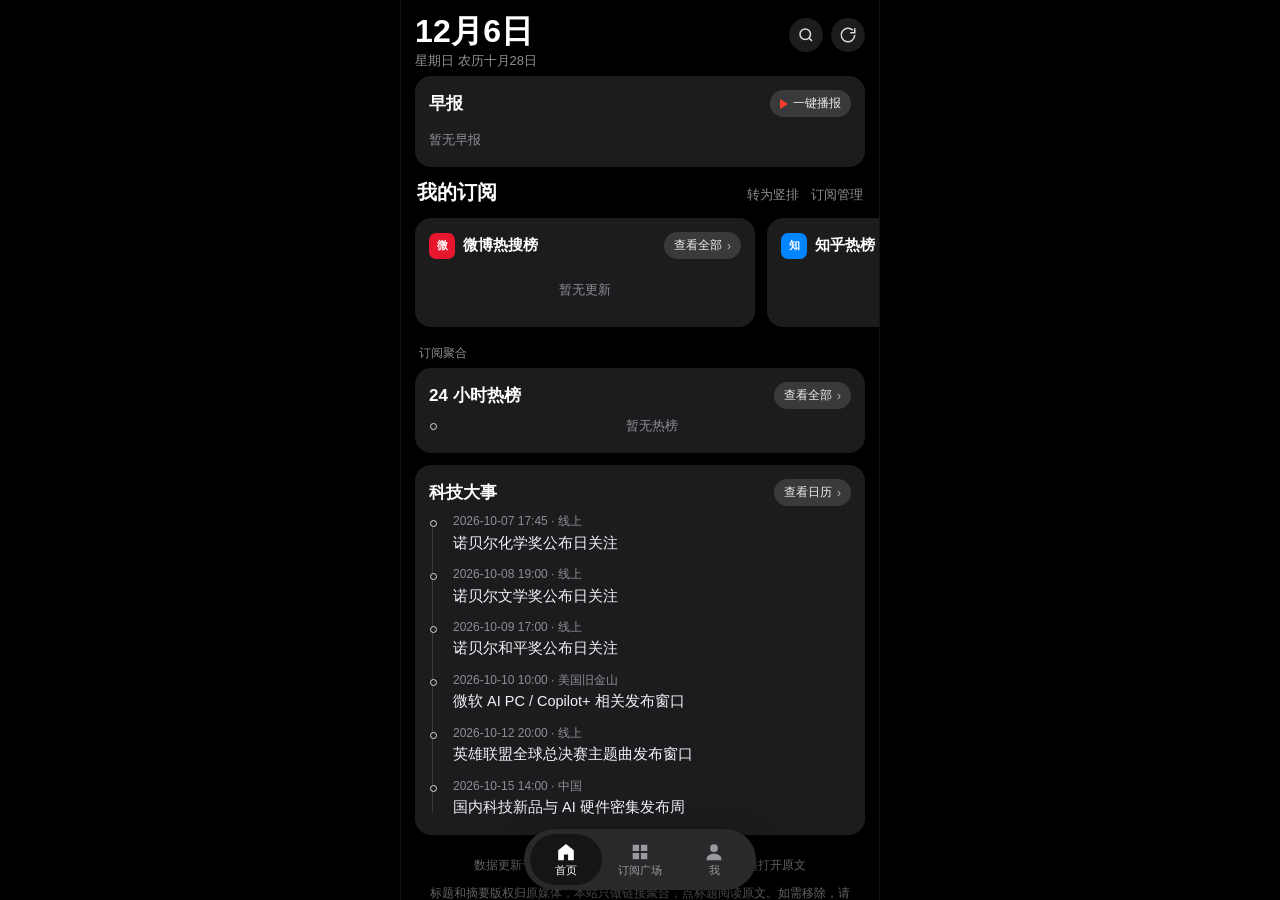
==== commit fca3cc4c: "数据刷新 2026-11-27 03:07" ====
--- a/standalone.html
+++ b/standalone.html
@@ -986,7 +986,7 @@
     </div>
   </div>
 <script>
-window.INLINE_DATA = {"updatedAt":"2026-11-26T08:32:40.996Z","updatedAtLabel":"2026/11/26 16:32:54","morning":[{"title":"画地为牢 错位","summary":"当前热度 116万。","url":"https://s.weibo.com/weibo?q=%E7%94%BB%E5%9C%B0%E4%B8%BA%E7%89%A2+%E9%94%99%E4%BD%8D","hot":"116万","fetchedAt":"2026-11-26T08:32:40.996Z","minsAgo":1,"tags":["综合","微博热搜榜"],"sourceId":"weibo_hot","sourceName":"微博热搜榜"},{"title":"A股得拿稳了","summary":"当前热度 85万。","url":"https://s.weibo.com/weibo?q=A%E8%82%A1%E5%BE%97%E6%8B%BF%E7%A8%B3%E4%BA%86","hot":"85万","fetchedAt":"2026-11-26T08:32:40.996Z","minsAgo":4,"tags":["综合","微博热搜榜"],"sourceId":"weibo_hot","sourceName":"微博热搜榜"},{"title":"从5到24看载人航天之路","summary":"当前热度 69万。","url":"https://s.weibo.com/weibo?q=%E4%BB%8E5%E5%88%B024%E7%9C%8B%E8%BD%BD%E4%BA%BA%E8%88%AA%E5%A4%A9%E4%B9%8B%E8%B7%AF","hot":"69万","fetchedAt":"2026-11-26T08:32:40.996Z","minsAgo":7,"tags":["综合","微博热搜榜"],"sourceId":"weibo_hot","sourceName":"微博热搜榜"},{"title":"如何看待美国陆军在爱荷华州就地受控引爆约 5 吨劣化叠氮化铅？这对人和环境的影响有多大？","summary":"当前热度 3507 万。","url":"https://www.zhihu.com/question/2108344069512492110","hot":"3507 万","fetchedAt":"2026-11-26T08:32:40.996Z","minsAgo":1,"tags":["综合","知乎"],"sourceId":"zhihu_hot","sourceName":"知乎热榜"},{"title":"如何看待黎曼猜想证明已被压缩 99.5% 到 7.6 万行？","summary":"当前热度 827 万。","url":"https://www.zhihu.com/question/2109221701389239407","hot":"827 万","fetchedAt":"2026-11-26T08:32:40.996Z","minsAgo":4,"tags":["综合","知乎"],"sourceId":"zhihu_hot","sourceName":"知乎热榜"},{"title":"多家机器人公司进入破产清算，两年近 30 家机器人公司倒闭，机器人赛道融资火热，为什么还会出现企业倒闭潮？","summary":"当前热度 750 万。","url":"https://www.zhihu.com/question/2108863007048591328","hot":"750 万","fetchedAt":"2026-11-26T08:32:40.996Z","minsAgo":7,"tags":["综合","知乎"],"sourceId":"zhihu_hot","sourceName":"知乎热榜"},{"title":"中方回应美拟对华加征新一轮关税","summary":"当前热度 2970.8万。","url":"https://so.toutiao.com/search?keyword=%23%E4%B8%AD%E6%96%B9%E5%9B%9E%E5%BA%94%E7%BE%8E%E6%8B%9F%E5%AF%B9%E5%8D%8E%E5%8A%A0%E5%BE%81%E6%96%B0%E4%B8%80%E8%BD%AE%E5%85%B3%E7%A8%8E%23","hot":"2970.8万","fetchedAt":"2026-11-26T08:32:40.996Z","minsAgo":1,"tags":["综合","今日头条"],"sourceId":"toutiao_hot","sourceName":"今日头条热榜"},{"title":"董明珠建议长城进军拖拉机","summary":"当前热度 2688.1万。","url":"https://so.toutiao.com/search?keyword=%23%E8%91%A3%E6%98%8E%E7%8F%A0%E5%BB%BA%E8%AE%AE%E9%95%BF%E5%9F%8E%E8%BF%9B%E5%86%9B%E6%8B%96%E6%8B%89%E6%9C%BA%23","hot":"2688.1万","fetchedAt":"2026-11-26T08:32:40.996Z","minsAgo":4,"tags":["综合","今日头条"],"sourceId":"toutiao_hot","sourceName":"今日头条热榜"},{"title":"读懂《新一代通信网建设实施方案》","summary":"当前热度 2432.3万。","url":"https://so.toutiao.com/search?keyword=%23%E8%AF%BB%E6%87%82%E3%80%8A%E6%96%B0%E4%B8%80%E4%BB%A3%E9%80%9A%E4%BF%A1%E7%BD%91%E5%BB%BA%E8%AE%BE%E5%AE%9E%E6%96%BD%E6%96%B9%E6%A1%88%E3%80%8B%23","hot":"2432.3万","fetchedAt":"2026-11-26T08:32:40.996Z","minsAgo":7,"tags":["综合","今日头条"],"sourceId":"toutiao_hot","sourceName":"今日头条热榜"},{"title":"懂车帝最新回应“尊界 V800 刹车踏板支架断裂”事件：公司内部仍在等待相关结果","summary":"当前热度 493评。","url":"https://m.ithome.com/html/1032464.htm","hot":"493评","fetchedAt":"2026-11-25T14:37:21.753Z","minsAgo":1,"tags":["科技","IT之家"],"sourceId":"ithome_daily","sourceName":"IT之家日榜"}],"timeline":[{"title":"画地为牢 错位","summary":"当前热度 116万。","url":"https://s.weibo.com/weibo?q=%E7%94%BB%E5%9C%B0%E4%B8%BA%E7%89%A2+%E9%94%99%E4%BD%8D","hot":"116万","fetchedAt":"2026-11-26T08:32:40.996Z","minsAgo":1,"tags":["综合","微博热搜榜"],"sourceId":"weibo_hot","sourceName":"微博热搜榜"},{"title":"如何看待美国陆军在爱荷华州就地受控引爆约 5 吨劣化叠氮化铅？这对人和环境的影响有多大？","summary":"当前热度 3507 万。","url":"https://www.zhihu.com/question/2108344069512492110","hot":"3507 万","fetchedAt":"2026-11-26T08:32:40.996Z","minsAgo":1,"tags":["综合","知乎"],"sourceId":"zhihu_hot","sourceName":"知乎热榜"},{"title":"没有人能替代你 我的心永远为你跳动 #遗失的心跳 #段俊 #钢琴","summary":"当前热度 段俊。","url":"https://www.douyin.com/video/7711366494000580947","hot":"段俊","fetchedAt":"2026-11-26T08:32:40.996Z","minsAgo":1,"tags":["娱乐","抖音"],"sourceId":"douyin_hot","sourceName":"抖音热榜"},{"title":"中方回应美拟对华加征新一轮关税","summary":"当前热度 2970.8万。","url":"https://so.toutiao.com/search?keyword=%23%E4%B8%AD%E6%96%B9%E5%9B%9E%E5%BA%94%E7%BE%8E%E6%8B%9F%E5%AF%B9%E5%8D%8E%E5%8A%A0%E5%BE%81%E6%96%B0%E4%B8%80%E8%BD%AE%E5%85%B3%E7%A8%8E%23","hot":"2970.8万","fetchedAt":"2026-11-26T08:32:40.996Z","minsAgo":1,"tags":["综合","今日头条"],"sourceId":"toutiao_hot","sourceName":"今日头条热榜"},{"title":"上海市人大常委会党组、市政府党组、市政协党组召开会议，坚决拥护党中央决定","summary":"","url":"https://www.thepaper.cn/newsDetail_forward_34557671","fetchedAt":"2026-11-25T23:40:28.523Z","minsAgo":1,"tags":["综合","澎湃新闻"],"sourceId":"thepaper_hot","sourceName":"澎湃新闻热榜"},{"title":"懂车帝最新回应“尊界 V800 刹车踏板支架断裂”事件：公司内部仍在等待相关结果","summary":"当前热度 493评。","url":"https://m.ithome.com/html/1032464.htm","hot":"493评","fetchedAt":"2026-11-25T14:37:21.753Z","minsAgo":1,"tags":["科技","IT之家"],"sourceId":"ithome_daily","sourceName":"IT之家日榜"},{"title":"当我用AI续写爱情公寓4关谷悠悠婚礼【AI全民制作人】","summary":"当前热度 1011.2万。","url":"https://www.bilibili.com/video/av117644908825124/","hot":"1011.2万","fetchedAt":"2026-11-25T23:40:28.523Z","minsAgo":1,"tags":["娱乐","Bilibili"],"sourceId":"bilibili_hot","sourceName":"Bilibili热门"},{"title":"苹果最终确认！向每位用户最高赔 637 元","summary":"当前热度 10.0万。","url":"https://mp.weixin.qq.com/s?__biz=MzIxNjQzNTM5Mw==&mid=2247507218&idx=1&sn=b5ddaa09e4995ef5b014061de1bb5613#rd","hot":"10.0万","fetchedAt":"2026-11-26T08:32:40.996Z","minsAgo":1,"tags":["科技","微信科技"],"sourceId":"weixin_tech","sourceName":"微信科技热门"},{"title":"8点1氪丨英伟达市值一夜蒸发近9800亿元；福布斯中国辟谣“8万元包上榜”；斗鱼及创始人陈少杰被执行1.9亿余元","summary":"","url":"https://www.36kr.com/p/4085847020153478","fetchedAt":"2026-11-26T08:32:40.996Z","minsAgo":1,"tags":["科技","36氪"],"sourceId":"kr36","sourceName":"36氪热门"},{"title":"我最近听到最有水平的两句话","summary":"当前热度 74.3万。","url":"https://www.huxiu.com/article/4907013.html","hot":"74.3万","fetchedAt":"2026-11-25T14:37:21.753Z","minsAgo":1,"tags":["科技","虎嗅"],"sourceId":"huxiu","sourceName":"虎嗅精选"},{"title":"从深圳到上海，少数派的共创故事还在继续","summary":"当前热度 侧脸君。","url":"https://sspai.com/post/119318","hot":"侧脸君","fetchedAt":"2026-11-25T23:40:28.523Z","minsAgo":1,"tags":["科技","少数派"],"sourceId":"sspai","sourceName":"少数派"},{"title":"避险情绪主导市场，芯片股领跌拖累标普、纳指三连跌，英伟达跌4%，美元创18个月新高","summary":"当前热度 21.6万。","url":"https://wallstreetcn.com/articles/3785999","hot":"21.6万","fetchedAt":"2026-11-25T23:40:28.523Z","minsAgo":1,"tags":["财经","华尔街见闻"],"sourceId":"wallstreet","sourceName":"华尔街见闻"},{"title":"可口可乐不再标生产日期，这么做有什么好处？未来会成为食品包装“标配”吗？","summary":"当前热度 营养师Bruce。","url":"https://new.qq.com/rain/a/20261125Q04KN600","hot":"营养师Bruce","fetchedAt":"2026-11-25T14:37:21.753Z","minsAgo":1,"tags":["综合","腾讯新闻"],"sourceId":"tencent_hot","sourceName":"腾讯新闻热门"},{"title":"可能的爱","summary":"当前热度 8。","url":"https://movie.douban.com/subject/36847425/","hot":"8","fetchedAt":"2026-11-25T14:37:21.753Z","minsAgo":1,"tags":["娱乐","豆瓣电影"],"sourceId":"douban_movie","sourceName":"豆瓣电影周榜"},{"title":"展现公道正义 彰显大国担当","summary":"当前热度 790.4万。","url":"https://www.baidu.com/s?wd=%E5%B1%95%E7%8E%B0%E5%85%AC%E9%81%93%E6%AD%A3%E4%B9%89+%E5%BD%B0%E6%98%BE%E5%A4%A7%E5%9B%BD%E6%8B%85%E5%BD%93","hot":"790.4万","fetchedAt":"2026-11-26T08:32:40.996Z","minsAgo":1,"tags":["综合","百度热搜"],"sourceId":"baidu_hot","sourceName":"百度热搜"},{"title":"东方港湾：中国股市值得更强信心","summary":"","url":"https://www.yicai.com/news/103448974.html","fetchedAt":"2026-11-25T14:37:21.753Z","minsAgo":1,"tags":["财经","第一财经"],"sourceId":"yicai","sourceName":"第一财经"},{"title":"3千万字设定文档污染DS","summary":"当前热度 271.8W实时讨论。","url":"http://tieba.baidu.com/hottopic/browse/hottopic?topic_id=28370246&topic_name=3%E5%8D%83%E4%B8%87%E5%AD%97%E8%AE%BE%E5%AE%9A%E6%96%87%E6%A1%A3%E6%B1%A1%E6%9F%93DS","hot":"271.8W实时讨论","fetchedAt":"2026-11-26T08:32:40.996Z","minsAgo":1,"tags":["娱乐","贴吧热议"],"sourceId":"tieba_hot","sourceName":"贴吧热议"},{"title":"产品经理的日常 11月26日","summary":"","url":"https://m.okjike.com/originalPosts/6b070fb2136b2761c6f3dffd","fetchedAt":"2026-11-25T23:40:28.523Z","minsAgo":1,"tags":["科技","即刻"],"sourceId":"jike","sourceName":"即刻精选"},{"title":"A股得拿稳了","summary":"当前热度 85万。","url":"https://s.weibo.com/weibo?q=A%E8%82%A1%E5%BE%97%E6%8B%BF%E7%A8%B3%E4%BA%86","hot":"85万","fetchedAt":"2026-11-26T08:32:40.996Z","minsAgo":4,"tags":["综合","微博热搜榜"],"sourceId":"weibo_hot","sourceName":"微博热搜榜"},{"title":"如何看待黎曼猜想证明已被压缩 99.5% 到 7.6 万行？","summary":"当前热度 827 万。","url":"https://www.zhihu.com/question/2109221701389239407","hot":"827 万","fetchedAt":"2026-11-26T08:32:40.996Z","minsAgo":4,"tags":["综合","知乎"],"sourceId":"zhihu_hot","sourceName":"知乎热榜"},{"title":"闺蜜 你今天美晕啦#赵露思#葛栗","summary":"当前热度 单眼皮的小黄豆🌕。","url":"https://www.douyin.com/video/7711687064412064746","hot":"单眼皮的小黄豆🌕","fetchedAt":"2026-11-26T08:32:40.996Z","minsAgo":4,"tags":["娱乐","抖音"],"sourceId":"douyin_hot","sourceName":"抖音热榜"},{"title":"董明珠建议长城进军拖拉机","summary":"当前热度 2688.1万。","url":"https://so.toutiao.com/search?keyword=%23%E8%91%A3%E6%98%8E%E7%8F%A0%E5%BB%BA%E8%AE%AE%E9%95%BF%E5%9F%8E%E8%BF%9B%E5%86%9B%E6%8B%96%E6%8B%89%E6%9C%BA%23","hot":"2688.1万","fetchedAt":"2026-11-26T08:32:40.996Z","minsAgo":4,"tags":["综合","今日头条"],"sourceId":"toutiao_hot","sourceName":"今日头条热榜"},{"title":"一天狂揽254亿元！一款游戏破纪录背后的文娱IP吸金图谱","summary":"","url":"https://www.thepaper.cn/newsDetail_forward_34548215","fetchedAt":"2026-11-26T08:32:40.996Z","minsAgo":4,"tags":["综合","澎湃新闻"],"sourceId":"thepaper_hot","sourceName":"澎湃新闻热榜"},{"title":"踩刹车！李想宣布理想汽车更新节奏从一年一次调整为两年一次","summary":"当前热度 256评。","url":"https://m.ithome.com/html/1032523.htm","hot":"256评","fetchedAt":"2026-11-26T08:32:40.996Z","minsAgo":4,"tags":["科技","IT之家"],"sourceId":"ithome_daily","sourceName":"IT之家日榜"},{"title":"你从未见过的硬核开箱视频！","summary":"当前热度 164.7万。","url":"https://www.bilibili.com/video/av117663900632756/","hot":"164.7万","fetchedAt":"2026-11-25T23:40:28.523Z","minsAgo":4,"tags":["娱乐","Bilibili"],"sourceId":"bilibili_hot","sourceName":"Bilibili热门"},{"title":"恭喜当年办了ETC的车主","summary":"当前热度 10.0万。","url":"https://mp.weixin.qq.com/s?__biz=MzYyMTgyMTQ0MA==&mid=2247485786&idx=1&sn=ba79dc5d680ac9de53538141a2773856#rd","hot":"10.0万","fetchedAt":"2026-11-26T08:32:40.996Z","minsAgo":4,"tags":["科技","微信科技"],"sourceId":"weixin_tech","sourceName":"微信科技热门"},{"title":"视频模型黑马杀到全球第一，30秒长镜头一次生成，价格打到Seedance 1/10","summary":"","url":"https://www.36kr.com/p/4084870019197572","fetchedAt":"2026-11-26T08:32:40.996Z","minsAgo":4,"tags":["科技","36氪"],"sourceId":"kr36","sourceName":"36氪热门"},{"title":"黄仁勋杀回来了，英伟达却回不去了","summary":"当前热度 62.1万。","url":"https://www.huxiu.com/article/4907867.html","hot":"62.1万","fetchedAt":"2026-11-26T08:32:40.996Z","minsAgo":4,"tags":["科技","虎嗅"],"sourceId":"huxiu","sourceName":"虎嗅精选"},{"title":"这群在鸿蒙写应用的年轻人，只想做点「用得上」的","summary":"当前热度 少数派编辑部。","url":"https://sspai.com/post/119291","hot":"少数派编辑部","fetchedAt":"2026-11-26T08:32:40.996Z","minsAgo":4,"tags":["科技","少数派"],"sourceId":"sspai","sourceName":"少数派"},{"title":"沃什：美联储正为三种AI影响制定预案，若泡沫破裂，或引发股市走弱并拖累经济与就业","summary":"当前热度 16.2万。","url":"https://wallstreetcn.com/articles/3786043","hot":"16.2万","fetchedAt":"2026-11-26T08:32:40.996Z","minsAgo":4,"tags":["财经","华尔街见闻"],"sourceId":"wallstreet","sourceName":"华尔街见闻"},{"title":"热播剧《两京十五日》被吐槽有“AI感”“玄幻感”，为何引发诸多争议？如何评价该剧的制作水准？","summary":"当前热度 之乎者也小鱼儿。","url":"https://new.qq.com/rain/a/20261125Q06SEH00","hot":"之乎者也小鱼儿","fetchedAt":"2026-11-25T14:37:21.753Z","minsAgo":4,"tags":["综合","腾讯新闻"],"sourceId":"tencent_hot","sourceName":"腾讯新闻热门"},{"title":"黑球","summary":"当前热度 8。","url":"https://movie.douban.com/subject/37215318/","hot":"8","fetchedAt":"2026-11-25T14:37:21.753Z","minsAgo":4,"tags":["娱乐","豆瓣电影"],"sourceId":"douban_movie","sourceName":"豆瓣电影周榜"},{"title":"今晚国内油价下调","summary":"当前热度 780.9万。","url":"https://www.baidu.com/s?wd=%E4%BB%8A%E6%99%9A%E5%9B%BD%E5%86%85%E6%B2%B9%E4%BB%B7%E4%B8%8B%E8%B0%83","hot":"780.9万","fetchedAt":"2026-11-26T08:32:40.996Z","minsAgo":4,"tags":["综合","百度热搜"],"sourceId":"baidu_hot","sourceName":"百度热搜"},{"title":"陈吉宁涉嫌严重违纪违法正接受中央纪委国家监委审查调查","summary":"","url":"https://www.yicai.com/news/103452561.html","fetchedAt":"2026-11-26T08:32:40.996Z","minsAgo":4,"tags":["财经","第一财经"],"sourceId":"yicai","sourceName":"第一财经"},{"title":"业内疯传JKL加入BLG","summary":"当前热度 200.3W实时讨论。","url":"http://tieba.baidu.com/hottopic/browse/hottopic?topic_id=28370241&topic_name=%E4%B8%9A%E5%86%85%E7%96%AF%E4%BC%A0JKL%E5%8A%A0%E5%85%A5BLG","hot":"200.3W实时讨论","fetchedAt":"2026-11-26T08:32:40.996Z","minsAgo":4,"tags":["娱乐","贴吧热议"],"sourceId":"tieba_hot","sourceName":"贴吧热议"},{"title":"产品经理的日常 11月25日","summary":"","url":"https://m.okjike.com/originalPosts/6b06c75f9427e01ac1557722","fetchedAt":"2026-11-25T23:40:28.523Z","minsAgo":4,"tags":["科技","即刻"],"sourceId":"jike","sourceName":"即刻精选"},{"title":"从5到24看载人航天之路","summary":"当前热度 69万。","url":"https://s.weibo.com/weibo?q=%E4%BB%8E5%E5%88%B024%E7%9C%8B%E8%BD%BD%E4%BA%BA%E8%88%AA%E5%A4%A9%E4%B9%8B%E8%B7%AF","hot":"69万","fetchedAt":"2026-11-26T08:32:40.996Z","minsAgo":7,"tags":["综合","微博热搜榜"],"sourceId":"weibo_hot","sourceName":"微博热搜榜"},{"title":"多家机器人公司进入破产清算，两年近 30 家机器人公司倒闭，机器人赛道融资火热，为什么还会出现企业倒闭潮？","summary":"当前热度 750 万。","url":"https://www.zhihu.com/question/2108863007048591328","hot":"750 万","fetchedAt":"2026-11-26T08:32:40.996Z","minsAgo":7,"tags":["综合","知乎"],"sourceId":"zhihu_hot","sourceName":"知乎热榜"},{"title":"饭店的寒假工，工资5000包括啥？","summary":"当前热度 周小闹。","url":"https://www.douyin.com/video/7711688417125955314","hot":"周小闹","fetchedAt":"2026-11-26T08:32:40.996Z","minsAgo":7,"tags":["娱乐","抖音"],"sourceId":"douyin_hot","sourceName":"抖音热榜"},{"title":"读懂《新一代通信网建设实施方案》","summary":"当前热度 2432.3万。","url":"https://so.toutiao.com/search?keyword=%23%E8%AF%BB%E6%87%82%E3%80%8A%E6%96%B0%E4%B8%80%E4%BB%A3%E9%80%9A%E4%BF%A1%E7%BD%91%E5%BB%BA%E8%AE%BE%E5%AE%9E%E6%96%BD%E6%96%B9%E6%A1%88%E3%80%8B%23","hot":"2432.3万","fetchedAt":"2026-11-26T08:32:40.996Z","minsAgo":7,"tags":["综合","今日头条"],"sourceId":"toutiao_hot","sourceName":"今日头条热榜"}],"techEvents":[{"time":"2026-10-07 17:45","place":"线上","title":"诺贝尔化学奖公布日关注"},{"time":"2026-10-08 19:00","place":"线上","title":"诺贝尔文学奖公布日关注"},{"time":"2026-10-09 17:00","place":"线上","title":"诺贝尔和平奖公布日关注"},{"time":"2026-10-10 10:00","place":"美国旧金山","title":"微软 AI PC / Copilot+ 相关发布窗口"},{"time":"2026-10-12 20:00","place":"线上","title":"英雄联盟全球总决赛主题曲发布窗口"},{"time":"2026-10-15 14:00","place":"中国","title":"国内科技新品与 AI 硬件密集发布周"}],"sources":[{"id":"weibo_hot","name":"微博热搜榜","cat":"综合","color":"#e6162d","icon":"微","defaultOn":true,"live":true,"status":"ok","updatedAt":"2026-11-26T08:32:40.996Z","todayCount":10,"items":[{"title":"画地为牢 错位","summary":"当前热度 116万。","url":"https://s.weibo.com/weibo?q=%E7%94%BB%E5%9C%B0%E4%B8%BA%E7%89%A2+%E9%94%99%E4%BD%8D","hot":"116万","fetchedAt":"2026-11-26T08:32:40.996Z","minsAgo":1,"tags":["综合","微博热搜榜"]},{"title":"A股得拿稳了","summary":"当前热度 85万。","url":"https://s.weibo.com/weibo?q=A%E8%82%A1%E5%BE%97%E6%8B%BF%E7%A8%B3%E4%BA%86","hot":"85万","fetchedAt":"2026-11-26T08:32:40.996Z","minsAgo":4,"tags":["综合","微博热搜榜"]},{"title":"从5到24看载人航天之路","summary":"当前热度 69万。","url":"https://s.weibo.com/weibo?q=%E4%BB%8E5%E5%88%B024%E7%9C%8B%E8%BD%BD%E4%BA%BA%E8%88%AA%E5%A4%A9%E4%B9%8B%E8%B7%AF","hot":"69万","fetchedAt":"2026-11-26T08:32:40.996Z","minsAgo":7,"tags":["综合","微博热搜榜"]},{"title":"华为乾崑生态共赴热爱","summary":"当前热度 69万。","url":"https://s.weibo.com/weibo?q=%E5%8D%8E%E4%B8%BA%E4%B9%BE%E5%B4%91%E7%94%9F%E6%80%81%E5%85%B1%E8%B5%B4%E7%83%AD%E7%88%B1","hot":"69万","fetchedAt":"2026-11-26T08:32:40.996Z","minsAgo":10,"tags":["综合","微博热搜榜"]},{"title":"马天宇想分遗产的朋友是谁","summary":"当前热度 69万。","url":"https://s.weibo.com/weibo?q=%E9%A9%AC%E5%A4%A9%E5%AE%87%E6%83%B3%E5%88%86%E9%81%97%E4%BA%A7%E7%9A%84%E6%9C%8B%E5%8F%8B%E6%98%AF%E8%B0%81","hot":"69万","fetchedAt":"2026-11-26T08:32:40.996Z","minsAgo":13,"tags":["综合","微博热搜榜"]},{"title":"画地为牢终于来了","summary":"当前热度 68万。","url":"https://s.weibo.com/weibo?q=%E7%94%BB%E5%9C%B0%E4%B8%BA%E7%89%A2%E7%BB%88%E4%BA%8E%E6%9D%A5%E4%BA%86","hot":"68万","fetchedAt":"2026-11-26T08:32:40.996Z","minsAgo":16,"tags":["综合","微博热搜榜"]},{"title":"让特朗普念念不忘的帽子菜破案了","summary":"当前热度 67万。","url":"https://s.weibo.com/weibo?q=%E8%AE%A9%E7%89%B9%E6%9C%97%E6%99%AE%E5%BF%B5%E5%BF%B5%E4%B8%8D%E5%BF%98%E7%9A%84%E5%B8%BD%E5%AD%90%E8%8F%9C%E7%A0%B4%E6%A1%88%E4%BA%86","hot":"67万","fetchedAt":"2026-11-26T08:32:40.996Z","minsAgo":19,"tags":["综合","微博热搜榜"]},{"title":"巴黎世家在上海","summary":"当前热度 66万。","url":"https://s.weibo.com/weibo?q=%E5%B7%B4%E9%BB%8E%E4%B8%96%E5%AE%B6%E5%9C%A8%E4%B8%8A%E6%B5%B7","hot":"66万","fetchedAt":"2026-11-26T08:32:40.996Z","minsAgo":22,"tags":["综合","微博热搜榜"]},{"title":"厉娜给许飞擦眼泪说我陪着你","summary":"当前热度 65万。","url":"https://s.weibo.com/weibo?q=%E5%8E%89%E5%A8%9C%E7%BB%99%E8%AE%B8%E9%A3%9E%E6%93%A6%E7%9C%BC%E6%B3%AA%E8%AF%B4%E6%88%91%E9%99%AA%E7%9D%80%E4%BD%A0","hot":"65万","fetchedAt":"2026-11-26T08:32:40.996Z","minsAgo":25,"tags":["综合","微博热搜榜"]},{"title":"男子花700万买房搜到诅咒孩子WiFi名","summary":"当前热度 65万。","url":"https://s.weibo.com/weibo?q=%E7%94%B7%E5%AD%90%E8%8A%B1700%E4%B8%87%E4%B9%B0%E6%88%BF%E6%90%9C%E5%88%B0%E8%AF%85%E5%92%92%E5%AD%A9%E5%AD%90WiFi%E5%90%8D","hot":"65万","fetchedAt":"2026-11-26T08:32:40.996Z","minsAgo":28,"tags":["综合","微博热搜榜"]}]},{"id":"zhihu_hot","name":"知乎热榜","cat":"综合","color":"#0084ff","icon":"知","defaultOn":true,"live":true,"status":"ok","updatedAt":"2026-11-26T08:32:40.996Z","todayCount":10,"items":[{"title":"如何看待美国陆军在爱荷华州就地受控引爆约 5 吨劣化叠氮化铅？这对人和环境的影响有多大？","summary":"当前热度 3507 万。","url":"https://www.zhihu.com/question/2108344069512492110","hot":"3507 万","fetchedAt":"2026-11-26T08:32:40.996Z","minsAgo":1,"tags":["综合","知乎"]},{"title":"如何看待黎曼猜想证明已被压缩 99.5% 到 7.6 万行？","summary":"当前热度 827 万。","url":"https://www.zhihu.com/question/2109221701389239407","hot":"827 万","fetchedAt":"2026-11-26T08:32:40.996Z","minsAgo":4,"tags":["综合","知乎"]},{"title":"多家机器人公司进入破产清算，两年近 30 家机器人公司倒闭，机器人赛道融资火热，为什么还会出现企业倒闭潮？","summary":"当前热度 750 万。","url":"https://www.zhihu.com/question/2108863007048591328","hot":"750 万","fetchedAt":"2026-11-26T08:32:40.996Z","minsAgo":7,"tags":["综合","知乎"]},{"title":"网红甲亢哥百米跑出 10.35 秒，前 15 米加速度比博尔特还快，这一成绩含金量如何？","summary":"当前热度 342 万。","url":"https://www.zhihu.com/question/2108516163269439800","hot":"342 万","fetchedAt":"2026-11-26T08:32:40.996Z","minsAgo":10,"tags":["综合","知乎"]},{"title":"国产可口可乐不再标生产日期，客服称新国标允许保质期 6 个月以上可只标「到期日」，怎样看待这一变化？","summary":"当前热度 336 万。","url":"https://www.zhihu.com/question/2108687089319371970","hot":"336 万","fetchedAt":"2026-11-26T08:32:40.996Z","minsAgo":13,"tags":["综合","知乎"]},{"title":"如果一个月给你 8000，但办公室永远只有你一个人，连说话的人都没有，你能坚持多久？","summary":"当前热度 285 万。","url":"https://www.zhihu.com/question/2107406132625069628","hot":"285 万","fetchedAt":"2026-11-26T08:32:40.996Z","minsAgo":16,"tags":["综合","知乎"]},{"title":"外交部回应美国被曝将对中国等十几国加征关税，称反对以产能过剩为借口政治操弄，如何解读？美国到底图什么？","summary":"当前热度 259 万。","url":"https://www.zhihu.com/question/2108982669157425814","hot":"259 万","fetchedAt":"2026-11-26T08:32:40.996Z","minsAgo":19,"tags":["综合","知乎"]},{"title":"为什么「不要一直穿同一双鞋」，鞋换着穿有哪些必要性？","summary":"当前热度 211 万。","url":"https://www.zhihu.com/question/2108218105012936951","hot":"211 万","fetchedAt":"2026-11-26T08:32:40.996Z","minsAgo":22,"tags":["综合","知乎"]},{"title":"如何评价数学家 Calegari 认为黎曼猜想的证明过程只是从图书馆的书架上拿下来了一本书？","summary":"当前热度 197 万。","url":"https://www.zhihu.com/question/2108868229795942882","hot":"197 万","fetchedAt":"2026-11-26T08:32:40.996Z","minsAgo":25,"tags":["综合","知乎"]},{"title":"为什么烧烤店要用铁签子？客人要求打包怎么办？","summary":"当前热度 177 万。","url":"https://www.zhihu.com/question/1978722841781360155","hot":"177 万","fetchedAt":"2026-11-26T08:32:40.996Z","minsAgo":28,"tags":["综合","知乎"]}]},{"id":"douyin_hot","name":"抖音热榜","cat":"娱乐","color":"#111111","icon":"抖","defaultOn":false,"live":true,"status":"ok","updatedAt":"2026-11-26T08:32:40.996Z","todayCount":9,"items":[{"title":"没有人能替代你 我的心永远为你跳动 #遗失的心跳 #段俊 #钢琴","summary":"当前热度 段俊。","url":"https://www.douyin.com/video/7711366494000580947","hot":"段俊","fetchedAt":"2026-11-26T08:32:40.996Z","minsAgo":1,"tags":["娱乐","抖音"]},{"title":"闺蜜 你今天美晕啦#赵露思#葛栗","summary":"当前热度 单眼皮的小黄豆🌕。","url":"https://www.douyin.com/video/7711687064412064746","hot":"单眼皮的小黄豆🌕","fetchedAt":"2026-11-26T08:32:40.996Z","minsAgo":4,"tags":["娱乐","抖音"]},{"title":"饭店的寒假工，工资5000包括啥？","summary":"当前热度 周小闹。","url":"https://www.douyin.com/video/7711688417125955314","hot":"周小闹","fetchedAt":"2026-11-26T08:32:40.996Z","minsAgo":7,"tags":["娱乐","抖音"]},{"title":"11月22日，湖南益阳，中国无翼飞车来了，工作人员：可以载重70到80公斤，在3千米以下飞300公里，陆地80km/h 空中140km/h。","summary":"当前热度 红网·时刻新闻。","url":"https://www.douyin.com/video/7711232783837826347","hot":"红网·时刻新闻","fetchedAt":"2026-11-25T14:37:21.753Z","minsAgo":10,"tags":["娱乐","抖音"]},{"title":"小时候以为的事情 #劣质特效","summary":"当前热度 西维西师傅。","url":"https://www.douyin.com/video/7711687488984636010","hot":"西维西师傅","fetchedAt":"2026-11-26T08:32:40.996Z","minsAgo":13,"tags":["娱乐","抖音"]},{"title":"《OK了老铁们》第三集 大山的孩子 下 #OK了老铁们 #陈泽 #好事成真 #自制综艺","summary":"当前热度 陈泽.。","url":"https://www.douyin.com/video/7711713103938882852","hot":"陈泽.","fetchedAt":"2026-11-26T08:32:40.996Z","minsAgo":16,"tags":["娱乐","抖音"]},{"title":"东北低收入家庭冬日娱乐项目 #低收入人群 #冰屋 #手工diy #抖音手工大赏 #世界是我的手工台","summary":"当前热度 Mr.汤普森。","url":"https://www.douyin.com/video/7711027149829967145","hot":"Mr.汤普森","fetchedAt":"2026-11-25T14:37:21.753Z","minsAgo":19,"tags":["娱乐","抖音"]},{"title":"狗：不好意思这波我赢了😆@抖音小助手 #萌宠出道计划 #万万想不到","summary":"当前热度 翠花的故事。","url":"https://www.douyin.com/video/7711678136358343275","hot":"翠花的故事","fetchedAt":"2026-11-26T08:32:40.996Z","minsAgo":22,"tags":["娱乐","抖音"]},{"title":"夫妻同心，其利断金！ #情侣日常 #家庭日常 #搞笑 #抽象","summary":"当前热度 瑶瑶不可及。","url":"https://www.douyin.com/video/7711660172933877042","hot":"瑶瑶不可及","fetchedAt":"2026-11-26T08:32:40.996Z","minsAgo":25,"tags":["娱乐","抖音"]}]},{"id":"toutiao_hot","name":"今日头条热榜","cat":"综合","color":"#f04142","icon":"头","defaultOn":true,"live":true,"status":"ok","updatedAt":"2026-11-26T08:32:40.996Z","todayCount":10,"items":[{"title":"中方回应美拟对华加征新一轮关税","summary":"当前热度 2970.8万。","url":"https://so.toutiao.com/search?keyword=%23%E4%B8%AD%E6%96%B9%E5%9B%9E%E5%BA%94%E7%BE%8E%E6%8B%9F%E5%AF%B9%E5%8D%8E%E5%8A%A0%E5%BE%81%E6%96%B0%E4%B8%80%E8%BD%AE%E5%85%B3%E7%A8%8E%23","hot":"2970.8万","fetchedAt":"2026-11-26T08:32:40.996Z","minsAgo":1,"tags":["综合","今日头条"]},{"title":"董明珠建议长城进军拖拉机","summary":"当前热度 2688.1万。","url":"https://so.toutiao.com/search?keyword=%23%E8%91%A3%E6%98%8E%E7%8F%A0%E5%BB%BA%E8%AE%AE%E9%95%BF%E5%9F%8E%E8%BF%9B%E5%86%9B%E6%8B%96%E6%8B%89%E6%9C%BA%23","hot":"2688.1万","fetchedAt":"2026-11-26T08:32:40.996Z","minsAgo":4,"tags":["综合","今日头条"]},{"title":"读懂《新一代通信网建设实施方案》","summary":"当前热度 2432.3万。","url":"https://so.toutiao.com/search?keyword=%23%E8%AF%BB%E6%87%82%E3%80%8A%E6%96%B0%E4%B8%80%E4%BB%A3%E9%80%9A%E4%BF%A1%E7%BD%91%E5%BB%BA%E8%AE%BE%E5%AE%9E%E6%96%BD%E6%96%B9%E6%A1%88%E3%80%8B%23","hot":"2432.3万","fetchedAt":"2026-11-26T08:32:40.996Z","minsAgo":7,"tags":["综合","今日头条"]},{"title":"特朗普儿子被查","summary":"当前热度 2200.8万。","url":"https://so.toutiao.com/search?keyword=%23%E7%89%B9%E6%9C%97%E6%99%AE%E5%84%BF%E5%AD%90%E8%A2%AB%E6%9F%A5%23","hot":"2200.8万","fetchedAt":"2026-11-26T08:32:40.996Z","minsAgo":10,"tags":["综合","今日头条"]},{"title":"今晚年内第7次下降油价","summary":"当前热度 1991.4万。","url":"https://so.toutiao.com/search?keyword=%23%E4%BB%8A%E6%99%9A%E5%B9%B4%E5%86%85%E7%AC%AC7%E6%AC%A1%E4%B8%8B%E9%99%8D%E6%B2%B9%E4%BB%B7%23","hot":"1991.4万","fetchedAt":"2026-11-26T08:32:40.996Z","minsAgo":13,"tags":["综合","今日头条"]},{"title":"立陶宛敦促台当局认错","summary":"当前热度 1801.9万。","url":"https://so.toutiao.com/search?keyword=%23%E7%AB%8B%E9%99%B6%E5%AE%9B%E6%95%A6%E4%BF%83%E5%8F%B0%E5%BD%93%E5%B1%80%E8%AE%A4%E9%94%99%23","hot":"1801.9万","fetchedAt":"2026-11-26T08:32:40.996Z","minsAgo":16,"tags":["综合","今日头条"]},{"title":"普京在深圳下榻酒店留下亲笔签名","summary":"当前热度 1630.4万。","url":"https://so.toutiao.com/search?keyword=%23%E6%99%AE%E4%BA%AC%E5%9C%A8%E6%B7%B1%E5%9C%B3%E4%B8%8B%E6%A6%BB%E9%85%92%E5%BA%97%E7%95%99%E4%B8%8B%E4%BA%B2%E7%AC%94%E7%AD%BE%E5%90%8D%23","hot":"1630.4万","fetchedAt":"2026-11-26T08:32:40.996Z","minsAgo":19,"tags":["综合","今日头条"]},{"title":"赖岳谦：特朗普新关税换汤不换药","summary":"当前热度 1334.9万。","url":"https://so.toutiao.com/search?keyword=%23%E8%B5%96%E5%B2%B3%E8%B0%A6%EF%BC%9A%E7%89%B9%E6%9C%97%E6%99%AE%E6%96%B0%E5%85%B3%E7%A8%8E%E6%8D%A2%E6%B1%A4%E4%B8%8D%E6%8D%A2%E8%8D%AF%23","hot":"1334.9万","fetchedAt":"2026-11-26T08:32:40.996Z","minsAgo":22,"tags":["综合","今日头条"]},{"title":"合作社分红现场2000万现金堆成山","summary":"当前热度 1207.8万。","url":"https://so.toutiao.com/search?keyword=%23%E5%90%88%E4%BD%9C%E7%A4%BE%E5%88%86%E7%BA%A2%E7%8E%B0%E5%9C%BA2000%E4%B8%87%E7%8E%B0%E9%87%91%E5%A0%86%E6%88%90%E5%B1%B1%23","hot":"1207.8万","fetchedAt":"2026-11-26T08:32:40.996Z","minsAgo":25,"tags":["综合","今日头条"]},{"title":"参加APEC保障礼宾车返还车主","summary":"当前热度 1475.3万。","url":"https://so.toutiao.com/search?keyword=%23%E5%8F%82%E5%8A%A0APEC%E4%BF%9D%E9%9A%9C%E7%A4%BC%E5%AE%BE%E8%BD%A6%E8%BF%94%E8%BF%98%E8%BD%A6%E4%B8%BB%23","hot":"1475.3万","fetchedAt":"2026-11-26T08:32:40.996Z","minsAgo":28,"tags":["综合","今日头条"]}]},{"id":"thepaper_hot","name":"澎湃新闻热榜","cat":"综合","color":"#e60012","icon":"湃","defaultOn":false,"live":true,"status":"ok","updatedAt":"2026-11-26T08:32:40.996Z","todayCount":10,"items":[{"title":"上海市人大常委会党组、市政府党组、市政协党组召开会议，坚决拥护党中央决定","summary":"","url":"https://www.thepaper.cn/newsDetail_forward_34557671","fetchedAt":"2026-11-25T23:40:28.523Z","minsAgo":1,"tags":["综合","澎湃新闻"]},{"title":"一天狂揽254亿元！一款游戏破纪录背后的文娱IP吸金图谱","summary":"","url":"https://www.thepaper.cn/newsDetail_forward_34548215","fetchedAt":"2026-11-26T08:32:40.996Z","minsAgo":4,"tags":["综合","澎湃新闻"]},{"title":"现货黄金下破3500美元、白银失守40美元，什么原因？","summary":"","url":"https://www.thepaper.cn/newsDetail_forward_34558960","fetchedAt":"2026-11-26T08:32:40.996Z","minsAgo":7,"tags":["综合","澎湃新闻"]},{"title":"经纬度｜“存款多了”绝不等于“不消费了”","summary":"","url":"https://www.thepaper.cn/newsDetail_forward_34546364","fetchedAt":"2026-11-25T14:37:21.753Z","minsAgo":10,"tags":["综合","澎湃新闻"]},{"title":"马上评｜课间禁止说方言？谁拍脑袋的决定！","summary":"","url":"https://www.thepaper.cn/newsDetail_forward_34558623","fetchedAt":"2026-11-25T23:40:28.523Z","minsAgo":13,"tags":["综合","澎湃新闻"]},{"title":"6G要来了！三部委：到2030年建成性能领先的新一代通信网","summary":"","url":"https://www.thepaper.cn/newsDetail_forward_34561757","fetchedAt":"2026-11-26T08:32:40.996Z","minsAgo":16,"tags":["综合","澎湃新闻"]},{"title":"陕西一囚犯被束缚48日后心梗死亡，两任监区长被控虐待一案已进入重审二审","summary":"","url":"https://www.thepaper.cn/newsDetail_forward_34555484","fetchedAt":"2026-11-25T23:40:28.523Z","minsAgo":19,"tags":["综合","澎湃新闻"]},{"title":"四川宜宾通报“学生课间说方言被认定违纪”：责令校方立即废止不当规定","summary":"","url":"https://www.thepaper.cn/newsDetail_forward_34559692","fetchedAt":"2026-11-26T08:32:40.996Z","minsAgo":22,"tags":["综合","澎湃新闻"]},{"title":"欧方将玉沙集团移出欧盟涉俄出口管制制裁清单，商务部：欢迎","summary":"","url":"https://www.thepaper.cn/newsDetail_forward_34563211","fetchedAt":"2026-11-26T08:32:40.996Z","minsAgo":25,"tags":["综合","澎湃新闻"]},{"title":"境外间谍利用网恋、招聘刺探重要情报，国安部披露案件细节","summary":"","url":"https://www.thepaper.cn/newsDetail_forward_34561433","fetchedAt":"2026-11-26T08:32:40.996Z","minsAgo":28,"tags":["综合","澎湃新闻"]}]},{"id":"xinwen_lianbo","name":"新闻联播速览","cat":"综合","color":"#c8102e","icon":"联","defaultOn":false,"live":false,"status":"unavailable","updatedAt":null,"todayCount":0,"items":[]},{"id":"ithome_daily","name":"IT之家日榜","cat":"科技","color":"#d35400","icon":"IT","defaultOn":true,"live":true,"status":"ok","updatedAt":"2026-11-26T08:32:40.996Z","todayCount":10,"items":[{"title":"懂车帝最新回应“尊界 V800 刹车踏板支架断裂”事件：公司内部仍在等待相关结果","summary":"当前热度 493评。","url":"https://m.ithome.com/html/1032464.htm","hot":"493评","fetchedAt":"2026-11-25T14:37:21.753Z","minsAgo":1,"tags":["科技","IT之家"]},{"title":"踩刹车！李想宣布理想汽车更新节奏从一年一次调整为两年一次","summary":"当前热度 256评。","url":"https://m.ithome.com/html/1032523.htm","hot":"256评","fetchedAt":"2026-11-26T08:32:40.996Z","minsAgo":4,"tags":["科技","IT之家"]},{"title":"网警公开典型案例：一网民针对华为手机 / 鸿蒙 / 问界持续发布数百条不实评论、捏造“千亿营销”等虚假信息，已被行政处罚","summary":"当前热度 412评。","url":"https://m.ithome.com/html/1032371.htm","hot":"412评","fetchedAt":"2026-11-25T14:37:21.753Z","minsAgo":7,"tags":["科技","IT之家"]},{"title":"“独立”微信音乐悄悄上线：内置在听一听中，曲库来源于 QQ 音乐","summary":"当前热度 154评。","url":"https://m.ithome.com/html/1032530.htm","hot":"154评","fetchedAt":"2026-11-26T08:32:40.996Z","minsAgo":10,"tags":["科技","IT之家"]},{"title":"小米新一代 SU7 Ultra 申报：三电机驱动最大功率超 1100kW 、极速 318km/h","summary":"当前热度 198评。","url":"https://m.ithome.com/html/1032517.htm","hot":"198评","fetchedAt":"2026-11-26T08:32:40.996Z","minsAgo":13,"tags":["科技","IT之家"]},{"title":"华为余承东解释为何 Mate X8 不标配“云晰柔光膜”：大多数人不喜欢，会少量牺牲分辨率","summary":"当前热度 249评。","url":"https://m.ithome.com/html/1032379.htm","hot":"249评","fetchedAt":"2026-11-25T23:40:28.523Z","minsAgo":16,"tags":["科技","IT之家"]},{"title":"高端 GPU“急寻下家”：数千枚英伟达 B300 涌入海外转售市场","summary":"当前热度 71评。","url":"https://m.ithome.com/html/1032547.htm","hot":"71评","fetchedAt":"2026-11-26T08:32:40.996Z","minsAgo":19,"tags":["科技","IT之家"]},{"title":"“一生万物，万物归一”：华为鸿蒙元 OS 架构 + 分布式互联，实现设备“车同轨，书同文”","summary":"当前热度 117评。","url":"https://m.ithome.com/html/1032495.htm","hot":"117评","fetchedAt":"2026-11-26T08:32:40.996Z","minsAgo":22,"tags":["科技","IT之家"]},{"title":"古尔曼：苹果内部已测试 iPad 运行 macOS，但暂无面向消费者落地计划","summary":"当前热度 124评。","url":"https://m.ithome.com/html/1032503.htm","hot":"124评","fetchedAt":"2026-11-26T08:32:40.996Z","minsAgo":25,"tags":["科技","IT之家"]},{"title":"华为陈海波称设计鸿蒙一大重要考虑是性能：HarmonyOS“全栈熵减”，实现终端性能持续提升","summary":"当前热度 139评。","url":"https://m.ithome.com/html/1032499.htm","hot":"139评","fetchedAt":"2026-11-26T08:32:40.996Z","minsAgo":28,"tags":["科技","IT之家"]}]},{"id":"ithome_flash","name":"IT之家快讯","cat":"科技","color":"#e67e22","icon":"讯","defaultOn":false,"live":true,"status":"ok","updatedAt":"2026-11-26T08:32:40.996Z","todayCount":10,"items":[{"title":"JPR 数据：全球 PC GPU 出货量 2026Q3 环比下降 3.6%、同比下降 5.0%","summary":"Jon Peddie Research 当地时间 23 日报告称， 全球 PC GPU 出货量在 2026 年第 3 季度达到 7,280 万颗 ，环比下降 3.6%、同比下降 5.0%。该数据在历年三季度通常会环比增长。","url":"https://www.ithome.com/1/032/925.htm","publishedAt":"2026-11-26T08:16:38.000Z","fetchedAt":"2026-11-26T08:32:40.996Z","minsAgo":16,"tags":["科技","IT之家快讯"]},{"title":"平头哥 IPO 之际，马云现身办公区与员工亲切合影","summary":"据新浪科技今天报道，今日有网友在社交媒体发帖称“马云罕见露面，闪现平头哥”、“马老师闪现平头哥，现场氛围太热烈了”…… 网友们拍摄的视频画面显示，阿里巴巴集团创始人马云身穿灰色毛衣，与平头哥工作人员愉快地打招呼， 并亲切地与大家合影 。","url":"https://www.ithome.com/1/032/924.htm","publishedAt":"2026-11-26T08:15:46.000Z","fetchedAt":"2026-11-26T08:32:40.996Z","minsAgo":16,"tags":["科技","IT之家快讯"]},{"title":"smart 精灵#2 BRABUS 版申报：90kW 电机 + 宁德时代电池","summary":"工信部发布第 414 批《道路机动车辆生产企业及产品公告》新产品公示，smart 精灵 #2 BRABUS 版完成申报。","url":"https://www.ithome.com/1/032/923.htm","publishedAt":"2026-11-26T08:15:32.000Z","fetchedAt":"2026-11-26T08:32:40.996Z","minsAgo":17,"tags":["科技","IT之家快讯"]},{"title":"荣耀海外推出 Choice T20 手机：紫光展锐 T7250 + 4GB RAM、配 7000mAh 电池","summary":"荣耀现已在海外市场推出 Choice T20 入门级智能手机，该机搭载紫光展锐 T7250 处理器，匹配 4GB RAM 及 64GB 存储空间。","url":"https://www.ithome.com/1/032/922.htm","publishedAt":"2026-11-26T08:14:01.000Z","fetchedAt":"2026-11-26T08:32:40.996Z","minsAgo":18,"tags":["科技","IT之家快讯"]},{"title":"鸿蒙智行智界 R7 轿跑 SUV 累计交付破 13 万台，现款售价 23.98 万元起","summary":"鸿蒙智行智界汽车今日宣布迎来第 20 万台整车下线。三年沉淀，智界逐步完成从一款车到覆盖轿车、SUV、MPV 多个产品品类的拓展。","url":"https://www.ithome.com/1/032/921.htm","publishedAt":"2026-11-26T08:10:05.000Z","fetchedAt":"2026-11-26T08:32:40.996Z","minsAgo":22,"tags":["科技","IT之家快讯"]},{"title":"乘联分会崔东树：1-10 月中国汽车出口 974 万辆同比增长 49%，全年预计 1200 万辆","summary":"乘联分会秘书长崔东树今日发文，2026 年 1-10 月中国汽车实现出口 974 万辆，同比 2025 年同期增速 49%，10 月中国汽车实现出口 111 万辆，同比增 34%，环比下降 6%，总体走势总体较强。","url":"https://www.ithome.com/1/032/919.htm","publishedAt":"2026-11-26T08:09:10.000Z","fetchedAt":"2026-11-26T08:32:40.996Z","minsAgo":23,"tags":["科技","IT之家快讯"]},{"title":"Nothing 首款原生 AI 设备 Ear (note) 耳机外观公布，12 月 8 日发布","summary":"此前爆料显示 Nothing 的首款原生 AI 设备是一款名为 Ear (note) 的耳机，今天该公司正式公布了这款产品的外观，发布会定于 12 月 8 日举行。","url":"https://www.ithome.com/1/032/914.htm","publishedAt":"2026-11-26T08:08:17.000Z","fetchedAt":"2026-11-26T08:32:40.996Z","minsAgo":24,"tags":["科技","IT之家快讯"]},{"title":"149 元：联想推出 thinkplus USB4 全功能伸缩数据线","summary":"联想现已在官网上架 thinkplus USB4 全功能伸缩数据线， 售价 149 元 。该产品集成 PD3.2 240W 快充、20Gbps 数据传输及 4K@60Hz 视频输出。","url":"https://www.ithome.com/1/032/912.htm","publishedAt":"2026-11-26T08:08:08.000Z","fetchedAt":"2026-11-26T08:32:40.996Z","minsAgo":24,"tags":["科技","IT之家快讯"]},{"title":"2026 年 12 月索尼 PS Plus 会免游戏公布，含《龙珠：超宇宙 2》《失忆症：地堡》等","summary":"索尼 2026 年 12 月 PlayStation Plus 一档会免游戏阵容现已正式公布，分别为《托尼霍克职业滑板 3+4 跨世代版》PS4/PS5 版、《龙珠：超宇宙 2》PS4/PS5 版和《失忆症：地堡》PS4 版，玩家可以在 …","url":"https://www.ithome.com/1/032/905.htm","publishedAt":"2026-11-26T08:06:26.000Z","fetchedAt":"2026-11-26T08:32:40.996Z","minsAgo":26,"tags":["科技","IT之家快讯"]},{"title":"比亚迪海洋网独立 9 系旗舰 MPV 外观首发，新车明日全球首秀","summary":"比亚迪汽车海洋网销售事业部总经理张卓今日发布视频，公开了海洋网独立 9 系旗舰 MPV 的外观。新车将在明日迎来全球首秀 。","url":"https://www.ithome.com/1/032/893.htm","publishedAt":"2026-11-26T08:03:06.000Z","fetchedAt":"2026-11-26T08:32:40.996Z","minsAgo":29,"tags":["科技","IT之家快讯"]}]},{"id":"bilibili_hot","name":"Bilibili热门","cat":"娱乐","color":"#fb7299","icon":"B","defaultOn":false,"live":true,"status":"ok","updatedAt":"2026-11-26T08:32:40.996Z","todayCount":9,"items":[{"title":"当我用AI续写爱情公寓4关谷悠悠婚礼【AI全民制作人】","summary":"当前热度 1011.2万。","url":"https://www.bilibili.com/video/av117644908825124/","hot":"1011.2万","fetchedAt":"2026-11-25T23:40:28.523Z","minsAgo":1,"tags":["娱乐","Bilibili"]},{"title":"你从未见过的硬核开箱视频！","summary":"当前热度 164.7万。","url":"https://www.bilibili.com/video/av117663900632756/","hot":"164.7万","fetchedAt":"2026-11-25T23:40:28.523Z","minsAgo":4,"tags":["娱乐","Bilibili"]},{"title":"“别人过得好 你就要扣自己的分吗”","summary":"当前热度 382.4万。","url":"https://www.bilibili.com/video/av117663481207183/","hot":"382.4万","fetchedAt":"2026-11-26T08:32:40.996Z","minsAgo":7,"tags":["娱乐","Bilibili"]},{"title":"【火影十一年 神临时刻】漩涡鸣人[阳之力]即将登场！","summary":"当前热度 517.6万。","url":"https://www.bilibili.com/video/av117669000909247/","hot":"517.6万","fetchedAt":"2026-11-26T08:32:40.996Z","minsAgo":10,"tags":["娱乐","Bilibili"]},{"title":"《绝区零》挽昼角色展示 | 日陨之前","summary":"当前热度 186.4万。","url":"https://www.bilibili.com/video/av117669269412589/","hot":"186.4万","fetchedAt":"2026-11-25T23:40:28.523Z","minsAgo":13,"tags":["娱乐","Bilibili"]},{"title":"我想回家吃饭（两小时大电影）","summary":"当前热度 288.1万。","url":"https://www.bilibili.com/video/av117659135903212/","hot":"288.1万","fetchedAt":"2026-11-26T08:32:40.996Z","minsAgo":16,"tags":["娱乐","Bilibili"]},{"title":"游戏自由度太高也不是什么好事","summary":"当前热度 535.9万。","url":"https://www.bilibili.com/video/av117664169072414/","hot":"535.9万","fetchedAt":"2026-11-25T23:40:28.523Z","minsAgo":19,"tags":["娱乐","Bilibili"]},{"title":"考公务员很难，但是为人民服务却很容易！","summary":"当前热度 221.7万。","url":"https://www.bilibili.com/video/av117653179992670/","hot":"221.7万","fetchedAt":"2026-11-25T14:37:21.753Z","minsAgo":22,"tags":["娱乐","Bilibili"]},{"title":"扎堆产卵 同类相食！蝗虫诡异行为原理被中国科学家破解！【主播说三农】","summary":"当前热度 229.4万。","url":"https://www.bilibili.com/video/av117660931136456/","hot":"229.4万","fetchedAt":"2026-11-26T08:32:40.996Z","minsAgo":25,"tags":["娱乐","Bilibili"]}]},{"id":"weixin_tech","name":"微信科技热门","cat":"科技","color":"#07c160","icon":"微","defaultOn":false,"live":true,"status":"ok","updatedAt":"2026-11-26T08:32:40.996Z","todayCount":10,"items":[{"title":"苹果最终确认！向每位用户最高赔 637 元","summary":"当前热度 10.0万。","url":"https://mp.weixin.qq.com/s?__biz=MzIxNjQzNTM5Mw==&mid=2247507218&idx=1&sn=b5ddaa09e4995ef5b014061de1bb5613#rd","hot":"10.0万","fetchedAt":"2026-11-26T08:32:40.996Z","minsAgo":1,"tags":["科技","微信科技"]},{"title":"恭喜当年办了ETC的车主","summary":"当前热度 10.0万。","url":"https://mp.weixin.qq.com/s?__biz=MzYyMTgyMTQ0MA==&mid=2247485786&idx=1&sn=ba79dc5d680ac9de53538141a2773856#rd","hot":"10.0万","fetchedAt":"2026-11-26T08:32:40.996Z","minsAgo":4,"tags":["科技","微信科技"]},{"title":"名古屋亚运会 | 韩国男篮67-57战胜日本拿下金牌，中国队收获第四，历史第二差战绩","summary":"当前热度 10.0万。","url":"https://mp.weixin.qq.com/s?__biz=Mzk4ODg5MzE2Ng==&mid=2247484728&idx=1&sn=b48a0e9afac355217c836dd8e87f1cbc#rd","hot":"10.0万","fetchedAt":"2026-11-26T08:32:40.996Z","minsAgo":7,"tags":["科技","微信科技"]},{"title":"83年，43岁，钱难挣，新的攀比风已经出现了","summary":"当前热度 10.0万。","url":"https://mp.weixin.qq.com/s?__biz=MjM5MDA5ODg5NQ==&mid=2449662392&idx=1&sn=2ddae15ab4851c126142e9fc95397618#rd","hot":"10.0万","fetchedAt":"2026-11-26T08:32:40.996Z","minsAgo":10,"tags":["科技","微信科技"]},{"title":"今日有梗：我今年三十五了，谈了五个男朋友，不怕你们笑话，基本都同居过。我先说一句实在话：三十五了，没结过婚，谈过五段恋爱，每一段","summary":"当前热度 10.0万。","url":"https://mp.weixin.qq.com/s?__biz=MzcwODM0NTk1OQ==&mid=2247485751&idx=1&sn=7c1c80e6cbb94dbdc5a6797718763a4d#rd","hot":"10.0万","fetchedAt":"2026-11-26T08:32:40.996Z","minsAgo":13,"tags":["科技","微信科技"]},{"title":"舒服到不想脱下来的一套懒人穿搭","summary":"当前热度 10.0万。","url":"https://mp.weixin.qq.com/s?__biz=MzY4MTIwMjg2MQ==&mid=2247486541&idx=1&sn=0d73281a1e3fbc1722445ce6a52dbb96#rd","hot":"10.0万","fetchedAt":"2026-11-26T08:32:40.996Z","minsAgo":16,"tags":["科技","微信科技"]},{"title":"41岁薇娅官宣二胎得子，一家四口同框太温馨","summary":"当前热度 10.0万。","url":"https://mp.weixin.qq.com/s?__biz=MzkzMjY4OTk4NQ==&mid=2247489460&idx=1&sn=430287701f87e9ff30885fc47ac39d3b#rd","hot":"10.0万","fetchedAt":"2026-11-26T08:32:40.996Z","minsAgo":19,"tags":["科技","微信科技"]},{"title":"又到了一年一度家长展示手艺的时候了🏮","summary":"当前热度 10.0万。","url":"https://mp.weixin.qq.com/s?__biz=MzY5NzI4MDQwOQ==&mid=2247486040&idx=1&sn=30d1e2f3c69ee81d14891215d067d513#rd","hot":"10.0万","fetchedAt":"2026-11-26T08:32:40.996Z","minsAgo":22,"tags":["科技","微信科技"]},{"title":"这么有创意，难怪生意会好","summary":"当前热度 10.0万。","url":"https://mp.weixin.qq.com/s?__biz=MzcwODExMzg5MQ==&mid=2247485715&idx=1&sn=dcac48db1baa54318ef8c58526bdc543#rd","hot":"10.0万","fetchedAt":"2026-11-26T08:32:40.996Z","minsAgo":25,"tags":["科技","微信科技"]},{"title":"江北的零号路真不错","summary":"当前热度 10.0万。","url":"https://mp.weixin.qq.com/s?__biz=MzcwNTM3MTg4NQ==&mid=2247484223&idx=1&sn=bd65cc8daecab0839da8ce6523f3ce4c#rd","hot":"10.0万","fetchedAt":"2026-11-26T08:32:40.996Z","minsAgo":28,"tags":["科技","微信科技"]}]},{"id":"kr36","name":"36氪热门","cat":"科技","color":"#1a73e8","icon":"36","defaultOn":false,"live":true,"status":"ok","updatedAt":"2026-11-26T08:32:40.996Z","todayCount":8,"items":[{"title":"8点1氪丨英伟达市值一夜蒸发近9800亿元；福布斯中国辟谣“8万元包上榜”；斗鱼及创始人陈少杰被执行1.9亿余元","summary":"","url":"https://www.36kr.com/p/4085847020153478","fetchedAt":"2026-11-26T08:32:40.996Z","minsAgo":1,"tags":["科技","36氪"]},{"title":"视频模型黑马杀到全球第一，30秒长镜头一次生成，价格打到Seedance 1/10","summary":"","url":"https://www.36kr.com/p/4084870019197572","fetchedAt":"2026-11-26T08:32:40.996Z","minsAgo":4,"tags":["科技","36氪"]},{"title":"黄仁勋的“光”：详解AI算力背后的光通信产业链、英伟达赌注与技术博弈","summary":"","url":"https://www.36kr.com/p/4085062673749895","fetchedAt":"2026-11-25T23:40:28.523Z","minsAgo":7,"tags":["科技","36氪"]},{"title":"打开豆包，就进抖音","summary":"","url":"https://www.36kr.com/p/4084703322499714","fetchedAt":"2026-11-26T08:32:40.996Z","minsAgo":10,"tags":["科技","36氪"]},{"title":"AI炒股新玩法，盯上3000万散户，提前24小时预测交易行为","summary":"","url":"https://www.36kr.com/p/4085120459172228","fetchedAt":"2026-11-26T08:32:40.996Z","minsAgo":13,"tags":["科技","36氪"]},{"title":"神秘模型突降热搜，一夜爆火HungerG，到底是谁？","summary":"","url":"https://www.36kr.com/p/4085044042377607","fetchedAt":"2026-11-26T08:32:40.996Z","minsAgo":16,"tags":["科技","36氪"]},{"title":"东鹏掉进“劲酒繁荣幻象”","summary":"","url":"https://www.36kr.com/p/4084965541042052","fetchedAt":"2026-11-26T08:32:40.996Z","minsAgo":19,"tags":["科技","36氪"]},{"title":"A社曝光了一份AI整顿职场魔幻实录，请甩给你那位沉迷AI提效的老板","summary":"","url":"https://www.36kr.com/p/4085842489731719","fetchedAt":"2026-11-26T08:32:40.996Z","minsAgo":22,"tags":["科技","36氪"]}]},{"id":"huxiu","name":"虎嗅精选","cat":"科技","color":"#ff6600","icon":"虎","defaultOn":false,"live":true,"status":"ok","updatedAt":"2026-11-26T08:32:40.996Z","todayCount":8,"items":[{"title":"我最近听到最有水平的两句话","summary":"当前热度 74.3万。","url":"https://www.huxiu.com/article/4907013.html","hot":"74.3万","fetchedAt":"2026-11-25T14:37:21.753Z","minsAgo":1,"tags":["科技","虎嗅"]},{"title":"黄仁勋杀回来了，英伟达却回不去了","summary":"当前热度 62.1万。","url":"https://www.huxiu.com/article/4907867.html","hot":"62.1万","fetchedAt":"2026-11-26T08:32:40.996Z","minsAgo":4,"tags":["科技","虎嗅"]},{"title":"腾讯到最危险的时刻了？","summary":"当前热度 58.8万。","url":"https://www.huxiu.com/article/4906811.html","hot":"58.8万","fetchedAt":"2026-11-25T14:37:21.753Z","minsAgo":7,"tags":["科技","虎嗅"]},{"title":"1280000000000美元，Anthropic一夜杀疯","summary":"当前热度 45.5万。","url":"https://www.huxiu.com/article/4907024.html","hot":"45.5万","fetchedAt":"2026-11-26T08:32:40.996Z","minsAgo":10,"tags":["科技","虎嗅"]},{"title":"家门口的养老院正在消失","summary":"当前热度 37.3万。","url":"https://www.huxiu.com/article/4907382.html","hot":"37.3万","fetchedAt":"2026-11-25T23:40:28.523Z","minsAgo":13,"tags":["科技","虎嗅"]},{"title":"B站盈利的代价","summary":"当前热度 38.7万。","url":"https://www.huxiu.com/article/4908174.html","hot":"38.7万","fetchedAt":"2026-11-25T23:40:28.523Z","minsAgo":16,"tags":["科技","虎嗅"]},{"title":"产品经理，被全部裁了","summary":"当前热度 31.7万。","url":"https://www.huxiu.com/article/4907421.html","hot":"31.7万","fetchedAt":"2026-11-25T14:37:21.753Z","minsAgo":19,"tags":["科技","虎嗅"]},{"title":"置业泰国的中国人，开始以骨折价卖房","summary":"当前热度 29.6万。","url":"https://www.huxiu.com/article/4906803.html","hot":"29.6万","fetchedAt":"2026-11-26T08:32:40.996Z","minsAgo":22,"tags":["科技","虎嗅"]}]},{"id":"sspai","name":"少数派","cat":"科技","color":"#c45c26","icon":"派","defaultOn":false,"live":true,"status":"ok","updatedAt":"2026-11-26T08:32:40.996Z","todayCount":10,"items":[{"title":"从深圳到上海，少数派的共创故事还在继续","summary":"当前热度 侧脸君。","url":"https://sspai.com/post/119318","hot":"侧脸君","fetchedAt":"2026-11-25T23:40:28.523Z","minsAgo":1,"tags":["科技","少数派"]},{"title":"这群在鸿蒙写应用的年轻人，只想做点「用得上」的","summary":"当前热度 少数派编辑部。","url":"https://sspai.com/post/119291","hot":"少数派编辑部","fetchedAt":"2026-11-26T08:32:40.996Z","minsAgo":4,"tags":["科技","少数派"]},{"title":"本周看什么 | 最近值得一看的 10 部作品","summary":"当前热度 少数派编辑部。","url":"https://sspai.com/post/119337","hot":"少数派编辑部","fetchedAt":"2026-11-25T14:37:21.753Z","minsAgo":7,"tags":["科技","少数派"]},{"title":"游戏史最高分，不负 13 年的等待：《GTA 6》游玩体验","summary":"当前热度 篝火营地。","url":"https://sspai.com/post/119327","hot":"篝火营地","fetchedAt":"2026-11-25T14:37:21.753Z","minsAgo":10,"tags":["科技","少数派"]},{"title":"浮屏：截图即可「上岛」，还能帮你记录生活","summary":"当前热度 Nezuko。","url":"https://sspai.com/post/118879","hot":"Nezuko","fetchedAt":"2026-11-25T14:37:21.753Z","minsAgo":13,"tags":["科技","少数派"]},{"title":"新玩意 256｜少数派的编辑们最近买了啥？","summary":"当前热度 少数派编辑部。","url":"https://sspai.com/post/119287","hot":"少数派编辑部","fetchedAt":"2026-11-25T23:40:28.523Z","minsAgo":16,"tags":["科技","少数派"]},{"title":"给 Apple 的 2026 年打分，请你一起参与","summary":"当前热度 少数派编辑部。","url":"https://sspai.com/post/119191","hot":"少数派编辑部","fetchedAt":"2026-11-25T23:40:28.523Z","minsAgo":19,"tags":["科技","少数派"]},{"title":"10 月音乐精选：音乐丰收季，必听这 7 张新专辑","summary":"当前热度 麻乐。","url":"https://sspai.com/post/118985","hot":"麻乐","fetchedAt":"2026-11-26T08:32:40.996Z","minsAgo":22,"tags":["科技","少数派"]},{"title":"跟着老板自驾去海南是种什么体验？明日公园 vlog 回顾","summary":"当前热度 小小陀螺。","url":"https://sspai.com/post/119193","hot":"小小陀螺","fetchedAt":"2026-11-26T08:32:40.996Z","minsAgo":25,"tags":["科技","少数派"]},{"title":"兼顾随身阅读与自主开发的 4.7 英寸墨水屏设备：小纸 Pico 现货上架少数派","summary":"当前热度 什么陈。","url":"https://sspai.com/post/118975","hot":"什么陈","fetchedAt":"2026-11-26T08:32:40.996Z","minsAgo":28,"tags":["科技","少数派"]}]},{"id":"wallstreet","name":"华尔街见闻","cat":"财经","color":"#1a1a2e","icon":"华","defaultOn":false,"live":true,"status":"ok","updatedAt":"2026-11-26T08:32:40.996Z","todayCount":10,"items":[{"title":"避险情绪主导市场，芯片股领跌拖累标普、纳指三连跌，英伟达跌4%，美元创18个月新高","summary":"当前热度 21.6万。","url":"https://wallstreetcn.com/articles/3785999","hot":"21.6万","fetchedAt":"2026-11-25T23:40:28.523Z","minsAgo":1,"tags":["财经","华尔街见闻"]},{"title":"沃什：美联储正为三种AI影响制定预案，若泡沫破裂，或引发股市走弱并拖累经济与就业","summary":"当前热度 16.2万。","url":"https://wallstreetcn.com/articles/3786043","hot":"16.2万","fetchedAt":"2026-11-26T08:32:40.996Z","minsAgo":4,"tags":["财经","华尔街见闻"]},{"title":"SemiAnalysis大幅下修AI算力预测：2028年资本开支预测下调近三成，五年硅片出货面积下调17%，英伟达受冲击最严重","summary":"当前热度 10.8万。","url":"https://wallstreetcn.com/articles/3786019","hot":"10.8万","fetchedAt":"2026-11-25T23:40:28.523Z","minsAgo":7,"tags":["财经","华尔街见闻"]},{"title":"华尔街见闻早餐FM-Radio | 2026年11月17日","summary":"当前热度 10.1万。","url":"https://wallstreetcn.com/articles/3786055","hot":"10.1万","fetchedAt":"2026-11-26T08:32:40.996Z","minsAgo":10,"tags":["财经","华尔街见闻"]},{"title":"腾讯内部讲话曝光，马化腾：浪已经杀过来了，远处的浪潮已经在吞没一个个山丘，你不能还坐着欣赏","summary":"当前热度 9.9万。","url":"https://wallstreetcn.com/articles/3786059","hot":"9.9万","fetchedAt":"2026-11-26T08:32:40.996Z","minsAgo":13,"tags":["财经","华尔街见闻"]},{"title":"特朗普支持黄仁勋回归，英伟达董事会称暂不考虑复职事项","summary":"当前热度 9.7万。","url":"https://wallstreetcn.com/articles/3786042","hot":"9.7万","fetchedAt":"2026-11-26T08:32:40.996Z","minsAgo":16,"tags":["财经","华尔街见闻"]},{"title":"黄仁勋要回归？很难！","summary":"当前热度 7.3万。","url":"https://wallstreetcn.com/articles/3786008","hot":"7.3万","fetchedAt":"2026-11-25T23:40:28.523Z","minsAgo":19,"tags":["财经","华尔街见闻"]},{"title":"段永平：黄仁勋回归并非零概率，英伟达“护城河”依然很强大，不想就这么放弃了","summary":"当前热度 7.2万。","url":"https://wallstreetcn.com/articles/3786016","hot":"7.2万","fetchedAt":"2026-11-25T23:40:28.523Z","minsAgo":22,"tags":["财经","华尔街见闻"]},{"title":"创业板跌超4%，科创50跌5%，“易中天”再大跌，银行逆势拉升，30年期国债跌0.8%，恒科指午后转跌","summary":"当前热度 6.4万。","url":"https://wallstreetcn.com/articles/3785986","hot":"6.4万","fetchedAt":"2026-11-25T23:40:28.523Z","minsAgo":25,"tags":["财经","华尔街见闻"]},{"title":"怎样看待当前消费形势？人民日报发文","summary":"当前热度 6.4万。","url":"https://wallstreetcn.com/articles/3786005","hot":"6.4万","fetchedAt":"2026-11-25T23:40:28.523Z","minsAgo":28,"tags":["财经","华尔街见闻"]}]},{"id":"caixin","name":"财新网","cat":"财经","color":"#005bac","icon":"财","defaultOn":false,"live":false,"status":"unavailable","updatedAt":null,"todayCount":0,"items":[]},{"id":"tencent_hot","name":"腾讯新闻热门","cat":"综合","color":"#12b7f5","icon":"腾","defaultOn":false,"live":true,"status":"ok","updatedAt":"2026-11-26T08:32:40.996Z","todayCount":10,"items":[{"title":"可口可乐不再标生产日期，这么做有什么好处？未来会成为食品包装“标配”吗？","summary":"当前热度 营养师Bruce。","url":"https://new.qq.com/rain/a/20261125Q04KN600","hot":"营养师Bruce","fetchedAt":"2026-11-25T14:37:21.753Z","minsAgo":1,"tags":["综合","腾讯新闻"]},{"title":"热播剧《两京十五日》被吐槽有“AI感”“玄幻感”，为何引发诸多争议？如何评价该剧的制作水准？","summary":"当前热度 之乎者也小鱼儿。","url":"https://new.qq.com/rain/a/20261125Q06SEH00","hot":"之乎者也小鱼儿","fetchedAt":"2026-11-25T14:37:21.753Z","minsAgo":4,"tags":["综合","腾讯新闻"]},{"title":"塞内加尔抗议成功，改判重获2025非洲杯冠军，成功翻案的关键点是什么？还有“反转”可能吗？","summary":"当前热度 孔明空城聊球。","url":"https://new.qq.com/rain/a/20261125Q063OM00","hot":"孔明空城聊球","fetchedAt":"2026-11-25T14:37:21.753Z","minsAgo":7,"tags":["综合","腾讯新闻"]},{"title":"日本拟于明年秋季选定“副首都”，有何考量？哪个城市最有希望？","summary":"当前热度 之乎者也小鱼儿。","url":"https://new.qq.com/rain/a/20261126Q053MV00","hot":"之乎者也小鱼儿","fetchedAt":"2026-11-26T08:32:40.996Z","minsAgo":10,"tags":["综合","腾讯新闻"]},{"title":"外国网友热议17岁赵松源是“中国哈兰德”，称赞这么高还灵活，他跟哈兰德哪里相像？踢成年队还能这么出色吗？","summary":"当前热度 孔明空城聊球。","url":"https://new.qq.com/rain/a/20261124Q0DKV000","hot":"孔明空城聊球","fetchedAt":"2026-11-25T23:40:28.523Z","minsAgo":13,"tags":["综合","腾讯新闻"]},{"title":"疑似17岁少年驾车撞亡两名骑行者，逝者家属称司机涉嫌醉驾逃逸，车上4人弃车离开，涉事司机可能要负什么责任？同车人要担责吗？","summary":"当前热度 木糠。","url":"https://new.qq.com/rain/a/20261125Q0GIGZ00","hot":"木糠","fetchedAt":"2026-11-26T08:32:40.996Z","minsAgo":16,"tags":["综合","腾讯新闻"]},{"title":"黄仁勋在员工大会自曝每天接受一个半小时心理治疗，他为何公开这一私人信息？如此高频的心理治疗能起到多大作用？","summary":"当前热度 本来就是个局外人。","url":"https://new.qq.com/rain/a/20261125Q067Y600","hot":"本来就是个局外人","fetchedAt":"2026-11-25T23:40:28.523Z","minsAgo":19,"tags":["综合","腾讯新闻"]},{"title":"网红褪黑素品牌爆雷全套造假，有人吃完直接晕过去，为何吃这种褪黑素后果这么严重？普通人该怎么避雷假洋品牌？","summary":"当前热度 营养师Bruce。","url":"https://new.qq.com/rain/a/20261124Q0FQ2J00","hot":"营养师Bruce","fetchedAt":"2026-11-25T23:40:28.523Z","minsAgo":22,"tags":["综合","腾讯新闻"]},{"title":"理想汽车的车型更新节奏将从一年一次调整为两年一次，这释放了什么信号？会有更多车企有类似变化吗？","summary":"当前热度 之乎者也小鱼儿。","url":"https://new.qq.com/rain/a/20261126Q0675I00","hot":"之乎者也小鱼儿","fetchedAt":"2026-11-26T08:32:40.996Z","minsAgo":25,"tags":["综合","腾讯新闻"]},{"title":"报道称英伟达B300芯片卖家争相寻找买家，怎么理解这个事儿？海外芯片会产能过剩吗？","summary":"当前热度 之乎者也小鱼儿。","url":"https://new.qq.com/rain/a/20261126Q05CKC00","hot":"之乎者也小鱼儿","fetchedAt":"2026-11-26T08:32:40.996Z","minsAgo":28,"tags":["综合","腾讯新闻"]}]},{"id":"douban_movie","name":"豆瓣电影周榜","cat":"娱乐","color":"#00b51d","icon":"豆","defaultOn":false,"live":true,"status":"ok","updatedAt":"2026-11-26T08:32:40.996Z","todayCount":10,"items":[{"title":"可能的爱","summary":"当前热度 8。","url":"https://movie.douban.com/subject/36847425/","hot":"8","fetchedAt":"2026-11-25T14:37:21.753Z","minsAgo":1,"tags":["娱乐","豆瓣电影"]},{"title":"黑球","summary":"当前热度 8。","url":"https://movie.douban.com/subject/37215318/","hot":"8","fetchedAt":"2026-11-25T14:37:21.753Z","minsAgo":4,"tags":["娱乐","豆瓣电影"]},{"title":"另一个妈妈","summary":"当前热度 5。","url":"https://movie.douban.com/subject/37317907/","hot":"5","fetchedAt":"2026-11-26T08:32:40.996Z","minsAgo":7,"tags":["娱乐","豆瓣电影"]},{"title":"突如其来","summary":"当前热度 7。","url":"https://movie.douban.com/subject/37342630/","hot":"7","fetchedAt":"2026-11-26T08:32:40.996Z","minsAgo":10,"tags":["娱乐","豆瓣电影"]},{"title":"八仙！","summary":"当前热度 8。","url":"https://movie.douban.com/subject/36882191/","hot":"8","fetchedAt":"2026-11-26T08:32:40.996Z","minsAgo":13,"tags":["娱乐","豆瓣电影"]},{"title":"懦夫","summary":"当前热度 7。","url":"https://movie.douban.com/subject/37148241/","hot":"7","fetchedAt":"2026-11-26T08:32:40.996Z","minsAgo":16,"tags":["娱乐","豆瓣电影"]},{"title":"黄金时段","summary":"当前热度 6。","url":"https://movie.douban.com/subject/37087760/","hot":"6","fetchedAt":"2026-11-26T08:32:40.996Z","minsAgo":19,"tags":["娱乐","豆瓣电影"]},{"title":"一切如你所见","summary":"当前热度 8。","url":"https://movie.douban.com/subject/38643086/","hot":"8","fetchedAt":"2026-11-25T14:37:21.753Z","minsAgo":22,"tags":["娱乐","豆瓣电影"]},{"title":"逃出布迪秀","summary":"当前热度 7。","url":"https://movie.douban.com/subject/37446297/","hot":"7","fetchedAt":"2026-11-25T14:37:21.753Z","minsAgo":25,"tags":["娱乐","豆瓣电影"]},{"title":"哥斯拉-0.0","summary":"当前热度 6。","url":"https://movie.douban.com/subject/37100760/","hot":"6","fetchedAt":"2026-11-26T08:32:40.996Z","minsAgo":28,"tags":["娱乐","豆瓣电影"]}]},{"id":"netease","name":"网易新闻","cat":"综合","color":"#c4302b","icon":"易","defaultOn":false,"live":false,"status":"unavailable","updatedAt":null,"todayCount":0,"items":[]},{"id":"baidu_hot","name":"百度热搜","cat":"综合","color":"#2932e1","icon":"百","defaultOn":true,"live":true,"status":"ok","updatedAt":"2026-11-26T08:32:40.996Z","todayCount":10,"items":[{"title":"展现公道正义 彰显大国担当","summary":"当前热度 790.4万。","url":"https://www.baidu.com/s?wd=%E5%B1%95%E7%8E%B0%E5%85%AC%E9%81%93%E6%AD%A3%E4%B9%89+%E5%BD%B0%E6%98%BE%E5%A4%A7%E5%9B%BD%E6%8B%85%E5%BD%93","hot":"790.4万","fetchedAt":"2026-11-26T08:32:40.996Z","minsAgo":1,"tags":["综合","百度热搜"]},{"title":"今晚国内油价下调","summary":"当前热度 780.9万。","url":"https://www.baidu.com/s?wd=%E4%BB%8A%E6%99%9A%E5%9B%BD%E5%86%85%E6%B2%B9%E4%BB%B7%E4%B8%8B%E8%B0%83","hot":"780.9万","fetchedAt":"2026-11-26T08:32:40.996Z","minsAgo":4,"tags":["综合","百度热搜"]},{"title":"商务部：坚决反对美对中国加征关税","summary":"当前热度 771.4万。","url":"https://www.baidu.com/s?wd=%E5%95%86%E5%8A%A1%E9%83%A8%EF%BC%9A%E5%9D%9A%E5%86%B3%E5%8F%8D%E5%AF%B9%E7%BE%8E%E5%AF%B9%E4%B8%AD%E5%9B%BD%E5%8A%A0%E5%BE%81%E5%85%B3%E7%A8%8E","hot":"771.4万","fetchedAt":"2026-11-26T08:32:40.996Z","minsAgo":7,"tags":["综合","百度热搜"]},{"title":"外国游客为啥爱上“中国购”","summary":"当前热度 761.9万。","url":"https://www.baidu.com/s?wd=%E5%A4%96%E5%9B%BD%E6%B8%B8%E5%AE%A2%E4%B8%BA%E5%95%A5%E7%88%B1%E4%B8%8A%E2%80%9C%E4%B8%AD%E5%9B%BD%E8%B4%AD%E2%80%9D","hot":"761.9万","fetchedAt":"2026-11-26T08:32:40.996Z","minsAgo":10,"tags":["综合","百度热搜"]},{"title":"9岁孩子手写短文《奶奶的家》看哭全网","summary":"当前热度 752.3万。","url":"https://www.baidu.com/s?wd=9%E5%B2%81%E5%AD%A9%E5%AD%90%E6%89%8B%E5%86%99%E7%9F%AD%E6%96%87%E3%80%8A%E5%A5%B6%E5%A5%B6%E7%9A%84%E5%AE%B6%E3%80%8B%E7%9C%8B%E5%93%AD%E5%85%A8%E7%BD%91","hot":"752.3万","fetchedAt":"2026-11-26T08:32:40.996Z","minsAgo":13,"tags":["综合","百度热搜"]},{"title":"初三男生被清华大学“预定”","summary":"当前热度 742.5万。","url":"https://www.baidu.com/s?wd=%E5%88%9D%E4%B8%89%E7%94%B7%E7%94%9F%E8%A2%AB%E6%B8%85%E5%8D%8E%E5%A4%A7%E5%AD%A6%E2%80%9C%E9%A2%84%E5%AE%9A%E2%80%9D","hot":"742.5万","fetchedAt":"2026-11-26T08:32:40.996Z","minsAgo":16,"tags":["综合","百度热搜"]},{"title":"普京在深圳下榻酒店留下亲笔签名","summary":"当前热度 733.0万。","url":"https://www.baidu.com/s?wd=%E6%99%AE%E4%BA%AC%E5%9C%A8%E6%B7%B1%E5%9C%B3%E4%B8%8B%E6%A6%BB%E9%85%92%E5%BA%97%E7%95%99%E4%B8%8B%E4%BA%B2%E7%AC%94%E7%AD%BE%E5%90%8D","hot":"733.0万","fetchedAt":"2026-11-26T08:32:40.996Z","minsAgo":19,"tags":["综合","百度热搜"]},{"title":"980元摆件用7年被碰坏 酒店索赔3000","summary":"当前热度 723.5万。","url":"https://www.baidu.com/s?wd=980%E5%85%83%E6%91%86%E4%BB%B6%E7%94%A87%E5%B9%B4%E8%A2%AB%E7%A2%B0%E5%9D%8F+%E9%85%92%E5%BA%97%E7%B4%A2%E8%B5%943000","hot":"723.5万","fetchedAt":"2026-11-26T08:32:40.996Z","minsAgo":22,"tags":["综合","百度热搜"]},{"title":"杜兰特狄龙两人对喷","summary":"当前热度 713.5万。","url":"https://www.baidu.com/s?wd=%E6%9D%9C%E5%85%B0%E7%89%B9%E7%8B%84%E9%BE%99%E4%B8%A4%E4%BA%BA%E5%AF%B9%E5%96%B7","hot":"713.5万","fetchedAt":"2026-11-26T08:32:40.996Z","minsAgo":25,"tags":["综合","百度热搜"]},{"title":"“史密斯夫妇”庭外和解","summary":"当前热度 704.0万。","url":"https://www.baidu.com/s?wd=%E2%80%9C%E5%8F%B2%E5%AF%86%E6%96%AF%E5%A4%AB%E5%A6%87%E2%80%9D%E5%BA%AD%E5%A4%96%E5%92%8C%E8%A7%A3","hot":"704.0万","fetchedAt":"2026-11-26T08:32:40.996Z","minsAgo":28,"tags":["综合","百度热搜"]}]},{"id":"jiemian","name":"界面新闻","cat":"财经","color":"#e60012","icon":"界","defaultOn":false,"live":false,"status":"unavailable","updatedAt":null,"todayCount":0,"items":[]},{"id":"yicai","name":"第一财经","cat":"财经","color":"#c8102e","icon":"一","defaultOn":false,"live":true,"status":"ok","updatedAt":"2026-11-26T08:32:40.996Z","todayCount":7,"items":[{"title":"东方港湾：中国股市值得更强信心","summary":"","url":"https://www.yicai.com/news/103448974.html","fetchedAt":"2026-11-25T14:37:21.753Z","minsAgo":1,"tags":["财经","第一财经"]},{"title":"陈吉宁涉嫌严重违纪违法正接受中央纪委国家监委审查调查","summary":"","url":"https://www.yicai.com/news/103452561.html","fetchedAt":"2026-11-26T08:32:40.996Z","minsAgo":4,"tags":["财经","第一财经"]},{"title":"三种流感毒株叠加来袭，流感概念股掀起涨停潮","summary":"","url":"https://www.yicai.com/news/103453441.html","fetchedAt":"2026-11-25T14:37:21.753Z","minsAgo":7,"tags":["财经","第一财经"]},{"title":"90后数学家宣称与Claude证明黎曼猜想，百年数学难题迎来AI解法？","summary":"","url":"https://www.yicai.com/news/103448932.html","fetchedAt":"2026-11-25T23:40:28.523Z","minsAgo":10,"tags":["财经","第一财经"]},{"title":"实探菜百销售回暖：8万一根的金条两小时卖空，年轻人也接棒攒金","summary":"","url":"https://www.yicai.com/news/103452491.html","fetchedAt":"2026-11-26T08:32:40.996Z","minsAgo":13,"tags":["财经","第一财经"]},{"title":"从辞职到复职仅11天：分析师称黄仁勋回归是董事会和市场的唯一选择","summary":"","url":"https://www.yicai.com/news/103451077.html","fetchedAt":"2026-11-25T23:40:28.523Z","minsAgo":16,"tags":["财经","第一财经"]},{"title":"市值一夜蒸发近5000亿美元！英伟达遭遇重挫，黄仁勋回归变数加大","summary":"","url":"https://www.yicai.com/news/103448962.html","fetchedAt":"2026-11-25T14:37:21.753Z","minsAgo":19,"tags":["财经","第一财经"]}]},{"id":"sohu","name":"搜狐新闻","cat":"综合","color":"#ffc107","icon":"狐","defaultOn":false,"live":false,"status":"unavailable","updatedAt":null,"todayCount":0,"items":[]},{"id":"sina_mil","name":"新浪军事新闻点击榜","cat":"综合","color":"#e6162d","icon":"军","defaultOn":false,"live":false,"status":"unavailable","updatedAt":null,"todayCount":0,"items":[]},{"id":"tieba_hot","name":"贴吧热议","cat":"娱乐","color":"#2d78f4","icon":"贴","defaultOn":false,"live":true,"status":"ok","updatedAt":"2026-11-26T08:32:40.996Z","todayCount":8,"items":[{"title":"3千万字设定文档污染DS","summary":"当前热度 271.8W实时讨论。","url":"http://tieba.baidu.com/hottopic/browse/hottopic?topic_id=28370246&topic_name=3%E5%8D%83%E4%B8%87%E5%AD%97%E8%AE%BE%E5%AE%9A%E6%96%87%E6%A1%A3%E6%B1%A1%E6%9F%93DS","hot":"271.8W实时讨论","fetchedAt":"2026-11-26T08:32:40.996Z","minsAgo":1,"tags":["娱乐","贴吧热议"]},{"title":"业内疯传JKL加入BLG","summary":"当前热度 200.3W实时讨论。","url":"http://tieba.baidu.com/hottopic/browse/hottopic?topic_id=28370241&topic_name=%E4%B8%9A%E5%86%85%E7%96%AF%E4%BC%A0JKL%E5%8A%A0%E5%85%A5BLG","hot":"200.3W实时讨论","fetchedAt":"2026-11-26T08:32:40.996Z","minsAgo":4,"tags":["娱乐","贴吧热议"]},{"title":"Zeus重返T1签约三年","summary":"当前热度 150.6W实时讨论。","url":"http://tieba.baidu.com/hottopic/browse/hottopic?topic_id=28370238&topic_name=Zeus%E9%87%8D%E8%BF%94T1%E7%AD%BE%E7%BA%A6%E4%B8%89%E5%B9%B4","hot":"150.6W实时讨论","fetchedAt":"2026-11-25T14:37:21.753Z","minsAgo":7,"tags":["娱乐","贴吧热议"]},{"title":"GTA6放错误国旗惹争议","summary":"当前热度 149.6W实时讨论。","url":"http://tieba.baidu.com/hottopic/browse/hottopic?topic_id=28370242&topic_name=GTA6%E6%94%BE%E9%94%99%E8%AF%AF%E5%9B%BD%E6%97%97%E6%83%B9%E4%BA%89%E8%AE%AE","hot":"149.6W实时讨论","fetchedAt":"2026-11-26T08:32:40.996Z","minsAgo":10,"tags":["娱乐","贴吧热议"]},{"title":"美国关税大棒又挥向中国","summary":"当前热度 139.7W实时讨论。","url":"http://tieba.baidu.com/hottopic/browse/hottopic?topic_id=28370240&topic_name=%E7%BE%8E%E5%9B%BD%E5%85%B3%E7%A8%8E%E5%A4%A7%E6%A3%92%E5%8F%88%E6%8C%A5%E5%90%91%E4%B8%AD%E5%9B%BD","hot":"139.7W实时讨论","fetchedAt":"2026-11-25T14:37:21.753Z","minsAgo":13,"tags":["娱乐","贴吧热议"]},{"title":"吧友自制GTA6互动地图","summary":"当前热度 119W实时讨论。","url":"http://tieba.baidu.com/hottopic/browse/hottopic?topic_id=28370239&topic_name=%E5%90%A7%E5%8F%8B%E8%87%AA%E5%88%B6GTA6%E4%BA%92%E5%8A%A8%E5%9C%B0%E5%9B%BE","hot":"119W实时讨论","fetchedAt":"2026-11-25T14:37:21.753Z","minsAgo":16,"tags":["娱乐","贴吧热议"]},{"title":"抗吧整活BLG受封大典","summary":"当前热度 97.8W实时讨论。","url":"http://tieba.baidu.com/hottopic/browse/hottopic?topic_id=28370170&topic_name=%E6%8A%97%E5%90%A7%E6%95%B4%E6%B4%BBBLG%E5%8F%97%E5%B0%81%E5%A4%A7%E5%85%B8","hot":"97.8W实时讨论","fetchedAt":"2026-11-25T14:37:21.753Z","minsAgo":19,"tags":["娱乐","贴吧热议"]},{"title":"超级厄尔尼诺发威暴雪袭击日本","summary":"当前热度 74.3W实时讨论。","url":"http://tieba.baidu.com/hottopic/browse/hottopic?topic_id=28370200&topic_name=%E8%B6%85%E7%BA%A7%E5%8E%84%E5%B0%94%E5%B0%BC%E8%AF%BA%E5%8F%91%E5%A8%81%E6%9A%B4%E9%9B%AA%E8%A2%AD%E5%87%BB%E6%97%A5%E6%9C%AC","hot":"74.3W实时讨论","fetchedAt":"2026-11-26T08:32:40.996Z","minsAgo":22,"tags":["娱乐","贴吧热议"]}]},{"id":"tmtpost","name":"钛媒体","cat":"科技","color":"#e60012","icon":"钛","defaultOn":false,"live":false,"status":"unavailable","updatedAt":null,"todayCount":0,"items":[]},{"id":"jike","name":"即刻精选","cat":"科技","color":"#ffe300","icon":"即","defaultOn":false,"live":true,"status":"ok","updatedAt":"2026-11-26T08:32:40.996Z","todayCount":9,"items":[{"title":"产品经理的日常 11月26日","summary":"","url":"https://m.okjike.com/originalPosts/6b070fb2136b2761c6f3dffd","fetchedAt":"2026-11-25T23:40:28.523Z","minsAgo":1,"tags":["科技","即刻"]},{"title":"产品经理的日常 11月25日","summary":"","url":"https://m.okjike.com/originalPosts/6b06c75f9427e01ac1557722","fetchedAt":"2026-11-25T23:40:28.523Z","minsAgo":4,"tags":["科技","即刻"]},{"title":"产品经理的日常 11月24日","summary":"","url":"https://m.okjike.com/originalPosts/6b05ae4238389f5993b40d45","fetchedAt":"2026-11-26T08:32:40.996Z","minsAgo":7,"tags":["科技","即刻"]},{"title":"产品经理的日常 11月24日","summary":"","url":"https://m.okjike.com/originalPosts/6b055111320fd7e1b532fb1d","fetchedAt":"2026-11-25T23:40:28.523Z","minsAgo":10,"tags":["科技","即刻"]},{"title":"产品经理的日常 11月24日","summary":"","url":"https://m.okjike.com/originalPosts/6b053114136b2761c6c11af0","fetchedAt":"2026-11-25T23:40:28.523Z","minsAgo":13,"tags":["科技","即刻"]},{"title":"产品经理的日常 11月24日","summary":"","url":"https://m.okjike.com/originalPosts/6b04fe563ce945612e4cff16","fetchedAt":"2026-11-25T23:40:28.523Z","minsAgo":16,"tags":["科技","即刻"]},{"title":"产品经理的日常 11月11日","summary":"","url":"https://m.okjike.com/originalPosts/6af3a833136b2761c6e01500","fetchedAt":"2026-11-25T23:40:28.523Z","minsAgo":19,"tags":["科技","即刻"]},{"title":"产品经理的日常 11月09日","summary":"","url":"https://m.okjike.com/originalPosts/6af19b34290a7864a58ef351","fetchedAt":"2026-11-25T23:40:28.523Z","minsAgo":22,"tags":["科技","即刻"]},{"title":"产品经理的日常 11月07日","summary":"","url":"https://m.okjike.com/originalPosts/6aeea98538389f59933a215c","fetchedAt":"2026-11-25T14:37:21.753Z","minsAgo":25,"tags":["科技","即刻"]}]},{"id":"eeo","name":"经济观察网","cat":"财经","color":"#003366","icon":"经","defaultOn":false,"live":false,"status":"unavailable","updatedAt":null,"todayCount":0,"items":[]}],"catalog":[{"id":"weibo_hot","name":"微博热搜榜","cat":"综合","color":"#e6162d","icon":"微","defaultOn":true},{"id":"zhihu_hot","name":"知乎热榜","cat":"综合","color":"#0084ff","icon":"知","defaultOn":true},{"id":"douyin_hot","name":"抖音热榜","cat":"娱乐","color":"#111111","icon":"抖","defaultOn":false},{"id":"toutiao_hot","name":"今日头条热榜","cat":"综合","color":"#f04142","icon":"头","defaultOn":true},{"id":"thepaper_hot","name":"澎湃新闻热榜","cat":"综合","color":"#e60012","icon":"湃","defaultOn":false},{"id":"xinwen_lianbo","name":"新闻联播速览","cat":"综合","color":"#c8102e","icon":"联","defaultOn":false},{"id":"ithome_daily","name":"IT之家日榜","cat":"科技","color":"#d35400","icon":"IT","defaultOn":true},{"id":"ithome_flash","name":"IT之家快讯","cat":"科技","color":"#e67e22","icon":"讯","defaultOn":false},{"id":"bilibili_hot","name":"Bilibili热门","cat":"娱乐","color":"#fb7299","icon":"B","defaultOn":false},{"id":"weixin_tech","name":"微信科技热门","cat":"科技","color":"#07c160","icon":"微","defaultOn":false},{"id":"kr36","name":"36氪热门","cat":"科技","color":"#1a73e8","icon":"36","defaultOn":false},{"id":"huxiu","name":"虎嗅精选","cat":"科技","color":"#ff6600","icon":"虎","defaultOn":false},{"id":"sspai","name":"少数派","cat":"科技","color":"#c45c26","icon":"派","defaultOn":false},{"id":"wallstreet","name":"华尔街见闻","cat":"财经","color":"#1a1a2e","icon":"华","defaultOn":false},{"id":"caixin","name":"财新网","cat":"财经","color":"#005bac","icon":"财","defaultOn":false},{"id":"tencent_hot","name":"腾讯新闻热门","cat":"综合","color":"#12b7f5","icon":"腾","defaultOn":false},{"id":"douban_movie","name":"豆瓣电影周榜","cat":"娱乐","color":"#00b51d","icon":"豆","defaultOn":false},{"id":"netease","name":"网易新闻","cat":"综合","color":"#c4302b","icon":"易","defaultOn":false},{"id":"baidu_hot","name":"百度热搜","cat":"综合","color":"#2932e1","icon":"百","defaultOn":true},{"id":"jiemian","name":"界面新闻","cat":"财经","color":"#e60012","icon":"界","defaultOn":false},{"id":"yicai","name":"第一财经","cat":"财经","color":"#c8102e","icon":"一","defaultOn":false},{"id":"sohu","name":"搜狐新闻","cat":"综合","color":"#ffc107","icon":"狐","defaultOn":false},{"id":"sina_mil","name":"新浪军事新闻点击榜","cat":"综合","color":"#e6162d","icon":"军","defaultOn":false},{"id":"tieba_hot","name":"贴吧热议","cat":"娱乐","color":"#2d78f4","icon":"贴","defaultOn":false},{"id":"tmtpost","name":"钛媒体","cat":"科技","color":"#e60012","icon":"钛","defaultOn":false},{"id":"jike","name":"即刻精选","cat":"科技","color":"#ffe300","icon":"即","defaultOn":false},{"id":"eeo","name":"经济观察网","cat":"财经","color":"#003366","icon":"经","defaultOn":false}]};
+window.INLINE_DATA = {"updatedAt":"2026-11-26T19:07:10.249Z","updatedAtLabel":"2026/11/27 03:07:23","morning":[{"title":"三只松鼠致歉声明","summary":"当前热度 18万。","url":"https://s.weibo.com/weibo?q=%E4%B8%89%E5%8F%AA%E6%9D%BE%E9%BC%A0%E8%87%B4%E6%AD%89%E5%A3%B0%E6%98%8E","hot":"18万","fetchedAt":"2026-11-26T19:07:10.249Z","minsAgo":1,"tags":["综合","微博热搜榜"],"sourceId":"weibo_hot","sourceName":"微博热搜榜"},{"title":"中纪委一天连打三虎","summary":"当前热度 14万。","url":"https://s.weibo.com/weibo?q=%E4%B8%AD%E7%BA%AA%E5%A7%94%E4%B8%80%E5%A4%A9%E8%BF%9E%E6%89%93%E4%B8%89%E8%99%8E","hot":"14万","fetchedAt":"2026-11-26T19:07:10.249Z","minsAgo":4,"tags":["综合","微博热搜榜"],"sourceId":"weibo_hot","sourceName":"微博热搜榜"},{"title":"从5到24看载人航天之路","summary":"当前热度 11万。","url":"https://s.weibo.com/weibo?q=%E4%BB%8E5%E5%88%B024%E7%9C%8B%E8%BD%BD%E4%BA%BA%E8%88%AA%E5%A4%A9%E4%B9%8B%E8%B7%AF","hot":"11万","fetchedAt":"2026-11-26T08:32:40.996Z","minsAgo":7,"tags":["综合","微博热搜榜"],"sourceId":"weibo_hot","sourceName":"微博热搜榜"},{"title":"两地通报女教授介入已婚副校长家庭事件，安大副校长付某、武大曾某某被免职，有哪些值得关注的信息？","summary":"当前热度 1779 万。","url":"https://www.zhihu.com/question/2109373596413818484","hot":"1779 万","fetchedAt":"2026-11-26T19:07:10.249Z","minsAgo":1,"tags":["综合","知乎"],"sourceId":"zhihu_hot","sourceName":"知乎热榜"},{"title":"网友爆料小米 YU7 车型前视摄像头集中故障，行车录像无法录制，前向防碰撞失效，是批次质量问题吗？","summary":"当前热度 519 万。","url":"https://www.zhihu.com/question/2109256447582266632","hot":"519 万","fetchedAt":"2026-11-26T19:07:10.249Z","minsAgo":4,"tags":["综合","知乎"],"sourceId":"zhihu_hot","sourceName":"知乎热榜"},{"title":"魏建军直言很多车企靠国家补贴生存，拿到的补贴比车企盈利还多，该说法有依据吗？","summary":"当前热度 388 万。","url":"https://www.zhihu.com/question/2109295438058870508","hot":"388 万","fetchedAt":"2026-11-26T19:07:10.249Z","minsAgo":7,"tags":["综合","知乎"],"sourceId":"zhihu_hot","sourceName":"知乎热榜"},{"title":"中纪委连打三“虎”","summary":"当前热度 1209.0万。","url":"https://so.toutiao.com/search?keyword=%23%E4%B8%AD%E7%BA%AA%E5%A7%94%E8%BF%9E%E6%89%93%E4%B8%89%E2%80%9C%E8%99%8E%E2%80%9D%23","hot":"1209.0万","fetchedAt":"2026-11-26T19:07:10.249Z","minsAgo":1,"tags":["综合","今日头条"],"sourceId":"toutiao_hot","sourceName":"今日头条热榜"},{"title":"新郎发言落泪 新娘大喊不要哭冷死了","summary":"当前热度 1094.0万。","url":"https://so.toutiao.com/search?keyword=%23%E6%96%B0%E9%83%8E%E5%8F%91%E8%A8%80%E8%90%BD%E6%B3%AA+%E6%96%B0%E5%A8%98%E5%A4%A7%E5%96%8A%E4%B8%8D%E8%A6%81%E5%93%AD%E5%86%B7%E6%AD%BB%E4%BA%86%23","hot":"1094.0万","fetchedAt":"2026-11-26T19:07:10.249Z","minsAgo":4,"tags":["综合","今日头条"],"sourceId":"toutiao_hot","sourceName":"今日头条热榜"},{"title":"一组数据看世界屋脊上的中国速度","summary":"当前热度 989.9万。","url":"https://so.toutiao.com/search?keyword=%23%E4%B8%80%E7%BB%84%E6%95%B0%E6%8D%AE%E7%9C%8B%E4%B8%96%E7%95%8C%E5%B1%8B%E8%84%8A%E4%B8%8A%E7%9A%84%E4%B8%AD%E5%9B%BD%E9%80%9F%E5%BA%A6%23","hot":"989.9万","fetchedAt":"2026-11-26T19:07:10.249Z","minsAgo":7,"tags":["综合","今日头条"],"sourceId":"toutiao_hot","sourceName":"今日头条热榜"},{"title":"高端 GPU“急寻下家”：数千枚英伟达 B300 涌入海外转售市场","summary":"当前热度 80评。","url":"https://m.ithome.com/html/1032547.htm","hot":"80评","fetchedAt":"2026-11-26T08:32:40.996Z","minsAgo":1,"tags":["科技","IT之家"],"sourceId":"ithome_daily","sourceName":"IT之家日榜"}],"timeline":[{"title":"三只松鼠致歉声明","summary":"当前热度 18万。","url":"https://s.weibo.com/weibo?q=%E4%B8%89%E5%8F%AA%E6%9D%BE%E9%BC%A0%E8%87%B4%E6%AD%89%E5%A3%B0%E6%98%8E","hot":"18万","fetchedAt":"2026-11-26T19:07:10.249Z","minsAgo":1,"tags":["综合","微博热搜榜"],"sourceId":"weibo_hot","sourceName":"微博热搜榜"},{"title":"两地通报女教授介入已婚副校长家庭事件，安大副校长付某、武大曾某某被免职，有哪些值得关注的信息？","summary":"当前热度 1779 万。","url":"https://www.zhihu.com/question/2109373596413818484","hot":"1779 万","fetchedAt":"2026-11-26T19:07:10.249Z","minsAgo":1,"tags":["综合","知乎"],"sourceId":"zhihu_hot","sourceName":"知乎热榜"},{"title":"这项目，本王投了！ #精神状态belike #低精力#好家请就位 #超能演剧场2026","summary":"当前热度 王七叶。","url":"https://www.douyin.com/video/7711650599343142585","hot":"王七叶","fetchedAt":"2026-11-26T19:07:10.249Z","minsAgo":1,"tags":["娱乐","抖音"],"sourceId":"douyin_hot","sourceName":"抖音热榜"},{"title":"中纪委连打三“虎”","summary":"当前热度 1209.0万。","url":"https://so.toutiao.com/search?keyword=%23%E4%B8%AD%E7%BA%AA%E5%A7%94%E8%BF%9E%E6%89%93%E4%B8%89%E2%80%9C%E8%99%8E%E2%80%9D%23","hot":"1209.0万","fetchedAt":"2026-11-26T19:07:10.249Z","minsAgo":1,"tags":["综合","今日头条"],"sourceId":"toutiao_hot","sourceName":"今日头条热榜"},{"title":"北大教师右眼被注入工业气体获赔388万：法院顶格适用惩罚性赔偿","summary":"","url":"https://www.thepaper.cn/newsDetail_forward_34563677","fetchedAt":"2026-11-26T19:07:10.249Z","minsAgo":1,"tags":["综合","澎湃新闻"],"sourceId":"thepaper_hot","sourceName":"澎湃新闻热榜"},{"title":"高端 GPU“急寻下家”：数千枚英伟达 B300 涌入海外转售市场","summary":"当前热度 80评。","url":"https://m.ithome.com/html/1032547.htm","hot":"80评","fetchedAt":"2026-11-26T08:32:40.996Z","minsAgo":1,"tags":["科技","IT之家"],"sourceId":"ithome_daily","sourceName":"IT之家日榜"},{"title":"【火影十一年 神临时刻】漩涡鸣人[阳之力]即将登场！","summary":"当前热度 565.8万。","url":"https://www.bilibili.com/video/av117669000909247/","hot":"565.8万","fetchedAt":"2026-11-26T08:32:40.996Z","minsAgo":1,"tags":["娱乐","Bilibili"],"sourceId":"bilibili_hot","sourceName":"Bilibili热门"},{"title":"苹果最终确认！向每位用户最高赔 637 元","summary":"当前热度 10.0万。","url":"https://mp.weixin.qq.com/s?__biz=MzIxNjQzNTM5Mw==&mid=2247507218&idx=1&sn=b5ddaa09e4995ef5b014061de1bb5613#rd","hot":"10.0万","fetchedAt":"2026-11-26T08:32:40.996Z","minsAgo":1,"tags":["科技","微信科技"],"sourceId":"weixin_tech","sourceName":"微信科技热门"},{"title":"8点1氪丨英伟达市值一夜蒸发近9800亿元；福布斯中国辟谣“8万元包上榜”；斗鱼及创始人陈少杰被执行1.9亿余元","summary":"","url":"https://www.36kr.com/p/4085847020153478","fetchedAt":"2026-11-26T08:32:40.996Z","minsAgo":1,"tags":["科技","36氪"],"sourceId":"kr36","sourceName":"36氪热门"},{"title":"黄仁勋杀回来了，英伟达却回不去了","summary":"当前热度 63.8万。","url":"https://www.huxiu.com/article/4907867.html","hot":"63.8万","fetchedAt":"2026-11-26T08:32:40.996Z","minsAgo":1,"tags":["科技","虎嗅"],"sourceId":"huxiu","sourceName":"虎嗅精选"},{"title":"派评 | 近期值得关注的 App","summary":"当前热度 少数派编辑部。","url":"https://sspai.com/post/119438","hot":"少数派编辑部","fetchedAt":"2026-11-26T19:07:10.249Z","minsAgo":1,"tags":["科技","少数派"],"sourceId":"sspai","sourceName":"少数派"},{"title":"避险情绪主导市场，芯片股领跌拖累标普、纳指三连跌，英伟达跌4%，美元创18个月新高","summary":"当前热度 21.6万。","url":"https://wallstreetcn.com/articles/3785999","hot":"21.6万","fetchedAt":"2026-11-25T23:40:28.523Z","minsAgo":1,"tags":["财经","华尔街见闻"],"sourceId":"wallstreet","sourceName":"华尔街见闻"},{"title":"日本拟于明年秋季选定“副首都”，有何考量？哪个城市最有希望？","summary":"当前热度 之乎者也小鱼儿。","url":"https://new.qq.com/rain/a/20261126Q053MV00","hot":"之乎者也小鱼儿","fetchedAt":"2026-11-26T08:32:40.996Z","minsAgo":1,"tags":["综合","腾讯新闻"],"sourceId":"tencent_hot","sourceName":"腾讯新闻热门"},{"title":"斗破苍穹剧场版 双帝之战​","summary":"","url":"https://movie.douban.com/subject/37471473/","fetchedAt":"2026-11-26T19:07:10.249Z","minsAgo":1,"tags":["娱乐","豆瓣电影"],"sourceId":"douban_movie","sourceName":"豆瓣电影周榜"},{"title":"展现公道正义 彰显大国担当","summary":"当前热度 790.4万。","url":"https://www.baidu.com/s?wd=%E5%B1%95%E7%8E%B0%E5%85%AC%E9%81%93%E6%AD%A3%E4%B9%89+%E5%BD%B0%E6%98%BE%E5%A4%A7%E5%9B%BD%E6%8B%85%E5%BD%93","hot":"790.4万","fetchedAt":"2026-11-26T08:32:40.996Z","minsAgo":1,"tags":["综合","百度热搜"],"sourceId":"baidu_hot","sourceName":"百度热搜"},{"title":"陈吉宁涉嫌严重违纪违法正接受中央纪委国家监委审查调查","summary":"","url":"https://www.yicai.com/news/103452561.html","fetchedAt":"2026-11-26T08:32:40.996Z","minsAgo":1,"tags":["财经","第一财经"],"sourceId":"yicai","sourceName":"第一财经"},{"title":"3千万字设定文档污染DS","summary":"当前热度 240.7W实时讨论。","url":"http://tieba.baidu.com/hottopic/browse/hottopic?topic_id=28370246&topic_name=3%E5%8D%83%E4%B8%87%E5%AD%97%E8%AE%BE%E5%AE%9A%E6%96%87%E6%A1%A3%E6%B1%A1%E6%9F%93DS","hot":"240.7W实时讨论","fetchedAt":"2026-11-26T08:32:40.996Z","minsAgo":1,"tags":["娱乐","贴吧热议"],"sourceId":"tieba_hot","sourceName":"贴吧热议"},{"title":"产品经理的日常 11月26日","summary":"","url":"https://m.okjike.com/originalPosts/6b082d54136b2761c612c76e","fetchedAt":"2026-11-26T19:07:10.249Z","minsAgo":1,"tags":["科技","即刻"],"sourceId":"jike","sourceName":"即刻精选"},{"title":"中纪委一天连打三虎","summary":"当前热度 14万。","url":"https://s.weibo.com/weibo?q=%E4%B8%AD%E7%BA%AA%E5%A7%94%E4%B8%80%E5%A4%A9%E8%BF%9E%E6%89%93%E4%B8%89%E8%99%8E","hot":"14万","fetchedAt":"2026-11-26T19:07:10.249Z","minsAgo":4,"tags":["综合","微博热搜榜"],"sourceId":"weibo_hot","sourceName":"微博热搜榜"},{"title":"网友爆料小米 YU7 车型前视摄像头集中故障，行车录像无法录制，前向防碰撞失效，是批次质量问题吗？","summary":"当前热度 519 万。","url":"https://www.zhihu.com/question/2109256447582266632","hot":"519 万","fetchedAt":"2026-11-26T19:07:10.249Z","minsAgo":4,"tags":["综合","知乎"],"sourceId":"zhihu_hot","sourceName":"知乎热榜"},{"title":"没有人能替代你 我的心永远为你跳动 #遗失的心跳 #段俊 #钢琴","summary":"当前热度 段俊。","url":"https://www.douyin.com/video/7711366494000580947","hot":"段俊","fetchedAt":"2026-11-26T08:32:40.996Z","minsAgo":4,"tags":["娱乐","抖音"],"sourceId":"douyin_hot","sourceName":"抖音热榜"},{"title":"新郎发言落泪 新娘大喊不要哭冷死了","summary":"当前热度 1094.0万。","url":"https://so.toutiao.com/search?keyword=%23%E6%96%B0%E9%83%8E%E5%8F%91%E8%A8%80%E8%90%BD%E6%B3%AA+%E6%96%B0%E5%A8%98%E5%A4%A7%E5%96%8A%E4%B8%8D%E8%A6%81%E5%93%AD%E5%86%B7%E6%AD%BB%E4%BA%86%23","hot":"1094.0万","fetchedAt":"2026-11-26T19:07:10.249Z","minsAgo":4,"tags":["综合","今日头条"],"sourceId":"toutiao_hot","sourceName":"今日头条热榜"},{"title":"6G要来了！三部委：到2030年建成性能领先的新一代通信网","summary":"","url":"https://www.thepaper.cn/newsDetail_forward_34561757","fetchedAt":"2026-11-26T08:32:40.996Z","minsAgo":4,"tags":["综合","澎湃新闻"],"sourceId":"thepaper_hot","sourceName":"澎湃新闻热榜"},{"title":"格力电器董明珠、长城汽车魏建军痛斥恶意挖人：培养 10 多年的人才被轻易挖走，对企业是严重损失","summary":"当前热度 281评。","url":"https://m.ithome.com/html/1032937.htm","hot":"281评","fetchedAt":"2026-11-26T19:07:10.249Z","minsAgo":4,"tags":["科技","IT之家"],"sourceId":"ithome_daily","sourceName":"IT之家日榜"},{"title":"“别人过得好 你就要扣自己的分吗”","summary":"当前热度 413.3万。","url":"https://www.bilibili.com/video/av117663481207183/","hot":"413.3万","fetchedAt":"2026-11-26T08:32:40.996Z","minsAgo":4,"tags":["娱乐","Bilibili"],"sourceId":"bilibili_hot","sourceName":"Bilibili热门"},{"title":"恭喜当年办了ETC的车主","summary":"当前热度 10.0万。","url":"https://mp.weixin.qq.com/s?__biz=MzYyMTgyMTQ0MA==&mid=2247485786&idx=1&sn=ba79dc5d680ac9de53538141a2773856#rd","hot":"10.0万","fetchedAt":"2026-11-26T08:32:40.996Z","minsAgo":4,"tags":["科技","微信科技"],"sourceId":"weixin_tech","sourceName":"微信科技热门"},{"title":"A社曝光了一份AI整顿职场魔幻实录，请甩给你那位沉迷AI提效的老板","summary":"","url":"https://www.36kr.com/p/4085842489731719","fetchedAt":"2026-11-26T08:32:40.996Z","minsAgo":4,"tags":["科技","36氪"],"sourceId":"kr36","sourceName":"36氪热门"},{"title":"1280000000000美元，Anthropic一夜杀疯","summary":"当前热度 45.9万。","url":"https://www.huxiu.com/article/4907024.html","hot":"45.9万","fetchedAt":"2026-11-26T08:32:40.996Z","minsAgo":4,"tags":["科技","虎嗅"],"sourceId":"huxiu","sourceName":"虎嗅精选"},{"title":"养鱼更省心，造景更自由：米家智能鱼缸 2 Pro 体验","summary":"当前热度 ElijahLee。","url":"https://sspai.com/post/119023","hot":"ElijahLee","fetchedAt":"2026-11-26T19:07:10.249Z","minsAgo":4,"tags":["科技","少数派"],"sourceId":"sspai","sourceName":"少数派"},{"title":"沃什：美联储正为三种AI影响制定预案，若泡沫破裂，或引发股市走弱并拖累经济与就业","summary":"当前热度 16.2万。","url":"https://wallstreetcn.com/articles/3786043","hot":"16.2万","fetchedAt":"2026-11-26T08:32:40.996Z","minsAgo":4,"tags":["财经","华尔街见闻"],"sourceId":"wallstreet","sourceName":"华尔街见闻"},{"title":"疑似17岁少年驾车撞亡两名骑行者，逝者家属称司机涉嫌醉驾逃逸，车上4人弃车离开，涉事司机可能要负什么责任？同车人要担责吗？","summary":"当前热度 木糠。","url":"https://new.qq.com/rain/a/20261125Q0GIGZ00","hot":"木糠","fetchedAt":"2026-11-26T08:32:40.996Z","minsAgo":4,"tags":["综合","腾讯新闻"],"sourceId":"tencent_hot","sourceName":"腾讯新闻热门"},{"title":"另一个妈妈","summary":"当前热度 5。","url":"https://movie.douban.com/subject/37317907/","hot":"5","fetchedAt":"2026-11-26T08:32:40.996Z","minsAgo":4,"tags":["娱乐","豆瓣电影"],"sourceId":"douban_movie","sourceName":"豆瓣电影周榜"},{"title":"今晚国内油价下调","summary":"当前热度 780.9万。","url":"https://www.baidu.com/s?wd=%E4%BB%8A%E6%99%9A%E5%9B%BD%E5%86%85%E6%B2%B9%E4%BB%B7%E4%B8%8B%E8%B0%83","hot":"780.9万","fetchedAt":"2026-11-26T08:32:40.996Z","minsAgo":4,"tags":["综合","百度热搜"],"sourceId":"baidu_hot","sourceName":"百度热搜"},{"title":"90后数学家宣称与Claude证明黎曼猜想，百年数学难题迎来AI解法？","summary":"","url":"https://www.yicai.com/news/103448932.html","fetchedAt":"2026-11-25T23:40:28.523Z","minsAgo":4,"tags":["财经","第一财经"],"sourceId":"yicai","sourceName":"第一财经"},{"title":"Ming复出老RNG再聚首","summary":"当前热度 168.8W实时讨论。","url":"http://tieba.baidu.com/hottopic/browse/hottopic?topic_id=28370323&topic_name=Ming%E5%A4%8D%E5%87%BA%E8%80%81RNG%E5%86%8D%E8%81%9A%E9%A6%96","hot":"168.8W实时讨论","fetchedAt":"2026-11-26T19:07:10.249Z","minsAgo":4,"tags":["娱乐","贴吧热议"],"sourceId":"tieba_hot","sourceName":"贴吧热议"},{"title":"产品经理的日常 11月26日","summary":"","url":"https://m.okjike.com/originalPosts/6b0817ad38389f5993f5d535","fetchedAt":"2026-11-26T19:07:10.249Z","minsAgo":4,"tags":["科技","即刻"],"sourceId":"jike","sourceName":"即刻精选"},{"title":"从5到24看载人航天之路","summary":"当前热度 11万。","url":"https://s.weibo.com/weibo?q=%E4%BB%8E5%E5%88%B024%E7%9C%8B%E8%BD%BD%E4%BA%BA%E8%88%AA%E5%A4%A9%E4%B9%8B%E8%B7%AF","hot":"11万","fetchedAt":"2026-11-26T08:32:40.996Z","minsAgo":7,"tags":["综合","微博热搜榜"],"sourceId":"weibo_hot","sourceName":"微博热搜榜"},{"title":"魏建军直言很多车企靠国家补贴生存，拿到的补贴比车企盈利还多，该说法有依据吗？","summary":"当前热度 388 万。","url":"https://www.zhihu.com/question/2109295438058870508","hot":"388 万","fetchedAt":"2026-11-26T19:07:10.249Z","minsAgo":7,"tags":["综合","知乎"],"sourceId":"zhihu_hot","sourceName":"知乎热榜"},{"title":"闺蜜 你今天美晕啦#赵露思#葛栗","summary":"当前热度 单眼皮的小黄豆🌕。","url":"https://www.douyin.com/video/7711687064412064746","hot":"单眼皮的小黄豆🌕","fetchedAt":"2026-11-26T08:32:40.996Z","minsAgo":7,"tags":["娱乐","抖音"],"sourceId":"douyin_hot","sourceName":"抖音热榜"},{"title":"一组数据看世界屋脊上的中国速度","summary":"当前热度 989.9万。","url":"https://so.toutiao.com/search?keyword=%23%E4%B8%80%E7%BB%84%E6%95%B0%E6%8D%AE%E7%9C%8B%E4%B8%96%E7%95%8C%E5%B1%8B%E8%84%8A%E4%B8%8A%E7%9A%84%E4%B8%AD%E5%9B%BD%E9%80%9F%E5%BA%A6%23","hot":"989.9万","fetchedAt":"2026-11-26T19:07:10.249Z","minsAgo":7,"tags":["综合","今日头条"],"sourceId":"toutiao_hot","sourceName":"今日头条热榜"}],"techEvents":[{"time":"2026-10-07 17:45","place":"线上","title":"诺贝尔化学奖公布日关注"},{"time":"2026-10-08 19:00","place":"线上","title":"诺贝尔文学奖公布日关注"},{"time":"2026-10-09 17:00","place":"线上","title":"诺贝尔和平奖公布日关注"},{"time":"2026-10-10 10:00","place":"美国旧金山","title":"微软 AI PC / Copilot+ 相关发布窗口"},{"time":"2026-10-12 20:00","place":"线上","title":"英雄联盟全球总决赛主题曲发布窗口"},{"time":"2026-10-15 14:00","place":"中国","title":"国内科技新品与 AI 硬件密集发布周"}],"sources":[{"id":"weibo_hot","name":"微博热搜榜","cat":"综合","color":"#e6162d","icon":"微","defaultOn":true,"live":true,"status":"ok","updatedAt":"2026-11-26T19:07:10.249Z","todayCount":10,"items":[{"title":"三只松鼠致歉声明","summary":"当前热度 18万。","url":"https://s.weibo.com/weibo?q=%E4%B8%89%E5%8F%AA%E6%9D%BE%E9%BC%A0%E8%87%B4%E6%AD%89%E5%A3%B0%E6%98%8E","hot":"18万","fetchedAt":"2026-11-26T19:07:10.249Z","minsAgo":1,"tags":["综合","微博热搜榜"]},{"title":"中纪委一天连打三虎","summary":"当前热度 14万。","url":"https://s.weibo.com/weibo?q=%E4%B8%AD%E7%BA%AA%E5%A7%94%E4%B8%80%E5%A4%A9%E8%BF%9E%E6%89%93%E4%B8%89%E8%99%8E","hot":"14万","fetchedAt":"2026-11-26T19:07:10.249Z","minsAgo":4,"tags":["综合","微博热搜榜"]},{"title":"从5到24看载人航天之路","summary":"当前热度 11万。","url":"https://s.weibo.com/weibo?q=%E4%BB%8E5%E5%88%B024%E7%9C%8B%E8%BD%BD%E4%BA%BA%E8%88%AA%E5%A4%A9%E4%B9%8B%E8%B7%AF","hot":"11万","fetchedAt":"2026-11-26T08:32:40.996Z","minsAgo":7,"tags":["综合","微博热搜榜"]},{"title":"9系之上唯有世家","summary":"当前热度 11万。","url":"https://s.weibo.com/weibo?q=9%E7%B3%BB%E4%B9%8B%E4%B8%8A%E5%94%AF%E6%9C%89%E4%B8%96%E5%AE%B6","hot":"11万","fetchedAt":"2026-11-26T19:07:10.249Z","minsAgo":10,"tags":["综合","微博热搜榜"]},{"title":"厉娜远远没有麦琳承受的多","summary":"当前热度 11万。","url":"https://s.weibo.com/weibo?q=%E5%8E%89%E5%A8%9C%E8%BF%9C%E8%BF%9C%E6%B2%A1%E6%9C%89%E9%BA%A6%E7%90%B3%E6%89%BF%E5%8F%97%E7%9A%84%E5%A4%9A","hot":"11万","fetchedAt":"2026-11-26T19:07:10.249Z","minsAgo":13,"tags":["综合","微博热搜榜"]},{"title":"算了吧许飞别爱了","summary":"当前热度 11万。","url":"https://s.weibo.com/weibo?q=%E7%AE%97%E4%BA%86%E5%90%A7%E8%AE%B8%E9%A3%9E%E5%88%AB%E7%88%B1%E4%BA%86","hot":"11万","fetchedAt":"2026-11-26T19:07:10.249Z","minsAgo":16,"tags":["综合","微博热搜榜"]},{"title":"U17国足8比0斐济","summary":"当前热度 10万。","url":"https://s.weibo.com/weibo?q=U17%E5%9B%BD%E8%B6%B38%E6%AF%940%E6%96%90%E6%B5%8E","hot":"10万","fetchedAt":"2026-11-26T19:07:10.249Z","minsAgo":19,"tags":["综合","微博热搜榜"]},{"title":"引望发布辅助驾驶新品牌星驰","summary":"当前热度 9万。","url":"https://s.weibo.com/weibo?q=%E5%BC%95%E6%9C%9B%E5%8F%91%E5%B8%83%E8%BE%85%E5%8A%A9%E9%A9%BE%E9%A9%B6%E6%96%B0%E5%93%81%E7%89%8C%E6%98%9F%E9%A9%B0","hot":"9万","fetchedAt":"2026-11-26T19:07:10.249Z","minsAgo":22,"tags":["综合","微博热搜榜"]},{"title":"Angelababy雷霆高光","summary":"当前热度 9万。","url":"https://s.weibo.com/weibo?q=Angelababy%E9%9B%B7%E9%9C%86%E9%AB%98%E5%85%89","hot":"9万","fetchedAt":"2026-11-26T19:07:10.249Z","minsAgo":25,"tags":["综合","微博热搜榜"]},{"title":"胡明轩 中国男篮","summary":"当前热度 9万。","url":"https://s.weibo.com/weibo?q=%E8%83%A1%E6%98%8E%E8%BD%A9+%E4%B8%AD%E5%9B%BD%E7%94%B7%E7%AF%AE","hot":"9万","fetchedAt":"2026-11-26T19:07:10.249Z","minsAgo":28,"tags":["综合","微博热搜榜"]}]},{"id":"zhihu_hot","name":"知乎热榜","cat":"综合","color":"#0084ff","icon":"知","defaultOn":true,"live":true,"status":"ok","updatedAt":"2026-11-26T19:07:10.249Z","todayCount":10,"items":[{"title":"两地通报女教授介入已婚副校长家庭事件，安大副校长付某、武大曾某某被免职，有哪些值得关注的信息？","summary":"当前热度 1779 万。","url":"https://www.zhihu.com/question/2109373596413818484","hot":"1779 万","fetchedAt":"2026-11-26T19:07:10.249Z","minsAgo":1,"tags":["综合","知乎"]},{"title":"网友爆料小米 YU7 车型前视摄像头集中故障，行车录像无法录制，前向防碰撞失效，是批次质量问题吗？","summary":"当前热度 519 万。","url":"https://www.zhihu.com/question/2109256447582266632","hot":"519 万","fetchedAt":"2026-11-26T19:07:10.249Z","minsAgo":4,"tags":["综合","知乎"]},{"title":"魏建军直言很多车企靠国家补贴生存，拿到的补贴比车企盈利还多，该说法有依据吗？","summary":"当前热度 388 万。","url":"https://www.zhihu.com/question/2109295438058870508","hot":"388 万","fetchedAt":"2026-11-26T19:07:10.249Z","minsAgo":7,"tags":["综合","知乎"]},{"title":"U17 世界杯男足小组赛，中国 U17 男足 8-0 斐济 U17 男足，如何评价本场比赛？","summary":"当前热度 321 万。","url":"https://www.zhihu.com/question/2109332098678879742","hot":"321 万","fetchedAt":"2026-11-26T19:07:10.249Z","minsAgo":10,"tags":["综合","知乎"]},{"title":"「画地为牢」正片播出，厉娜称许飞影响了自己的发展，和许飞沟通非常困难，她们之间的沟通到底有什么问题？","summary":"当前热度 310 万。","url":"https://www.zhihu.com/question/2109280067545031629","hot":"310 万","fetchedAt":"2026-11-26T19:07:10.249Z","minsAgo":13,"tags":["综合","知乎"]},{"title":"业主搜索发现有 WiFi 名诅咒自家 8 岁孩子，怀疑是楼下邻居所为，该如何合法维权？","summary":"当前热度 289 万。","url":"https://www.zhihu.com/question/2108982413300864900","hot":"289 万","fetchedAt":"2026-11-26T19:07:10.249Z","minsAgo":16,"tags":["综合","知乎"]},{"title":"男篮世预赛，中国男篮 80-82 不敌沙特阿拉伯男篮，出线形式堪忧，如何评价本场比赛？","summary":"当前热度 239 万。","url":"https://www.zhihu.com/question/2109332292363444639","hot":"239 万","fetchedAt":"2026-11-26T19:07:10.249Z","minsAgo":19,"tags":["综合","知乎"]},{"title":"厦航年利润 7 亿人民币，现在却突然订了 74 亿美元波音飞机，相当 70 年利润，这笔账风险落在谁身上？","summary":"当前热度 182 万。","url":"https://www.zhihu.com/question/2108699823377589259","hot":"182 万","fetchedAt":"2026-11-26T19:07:10.249Z","minsAgo":22,"tags":["综合","知乎"]},{"title":"《英雄联盟电竞经理》宣布将于 27 年 1 月份停服，如何评价这款游戏的运营历程？","summary":"当前热度 173 万。","url":"https://www.zhihu.com/question/2109279912733270265","hot":"173 万","fetchedAt":"2026-11-26T19:07:10.249Z","minsAgo":25,"tags":["综合","知乎"]},{"title":"如何看待北大、清华在密云、通州新建校区而不落户雄安？","summary":"当前热度 169 万。","url":"https://www.zhihu.com/question/2103097723176198477","hot":"169 万","fetchedAt":"2026-11-26T19:07:10.249Z","minsAgo":28,"tags":["综合","知乎"]}]},{"id":"douyin_hot","name":"抖音热榜","cat":"娱乐","color":"#111111","icon":"抖","defaultOn":false,"live":true,"status":"ok","updatedAt":"2026-11-26T19:07:10.249Z","todayCount":8,"items":[{"title":"这项目，本王投了！ #精神状态belike #低精力#好家请就位 #超能演剧场2026","summary":"当前热度 王七叶。","url":"https://www.douyin.com/video/7711650599343142585","hot":"王七叶","fetchedAt":"2026-11-26T19:07:10.249Z","minsAgo":1,"tags":["娱乐","抖音"]},{"title":"没有人能替代你 我的心永远为你跳动 #遗失的心跳 #段俊 #钢琴","summary":"当前热度 段俊。","url":"https://www.douyin.com/video/7711366494000580947","hot":"段俊","fetchedAt":"2026-11-26T08:32:40.996Z","minsAgo":4,"tags":["娱乐","抖音"]},{"title":"闺蜜 你今天美晕啦#赵露思#葛栗","summary":"当前热度 单眼皮的小黄豆🌕。","url":"https://www.douyin.com/video/7711687064412064746","hot":"单眼皮的小黄豆🌕","fetchedAt":"2026-11-26T08:32:40.996Z","minsAgo":7,"tags":["娱乐","抖音"]},{"title":"饭店的寒假工，工资5000包括啥？","summary":"当前热度 周小闹。","url":"https://www.douyin.com/video/7711688417125955314","hot":"周小闹","fetchedAt":"2026-11-26T08:32:40.996Z","minsAgo":10,"tags":["娱乐","抖音"]},{"title":"小时候以为的事情 #劣质特效","summary":"当前热度 西维西师傅。","url":"https://www.douyin.com/video/7711687488984636010","hot":"西维西师傅","fetchedAt":"2026-11-26T08:32:40.996Z","minsAgo":13,"tags":["娱乐","抖音"]},{"title":"《OK了老铁们》第三集 大山的孩子 下 #OK了老铁们 #陈泽 #好事成真 #自制综艺","summary":"当前热度 陈泽.。","url":"https://www.douyin.com/video/7711713103938882852","hot":"陈泽.","fetchedAt":"2026-11-26T08:32:40.996Z","minsAgo":16,"tags":["娱乐","抖音"]},{"title":"狗：不好意思这波我赢了😆@抖音小助手 #萌宠出道计划 #万万想不到","summary":"当前热度 翠花的故事。","url":"https://www.douyin.com/video/7711678136358343275","hot":"翠花的故事","fetchedAt":"2026-11-26T08:32:40.996Z","minsAgo":19,"tags":["娱乐","抖音"]},{"title":"夫妻同心，其利断金！ #情侣日常 #家庭日常 #搞笑 #抽象","summary":"当前热度 瑶瑶不可及。","url":"https://www.douyin.com/video/7711660172933877042","hot":"瑶瑶不可及","fetchedAt":"2026-11-26T08:32:40.996Z","minsAgo":22,"tags":["娱乐","抖音"]}]},{"id":"toutiao_hot","name":"今日头条热榜","cat":"综合","color":"#f04142","icon":"头","defaultOn":true,"live":true,"status":"ok","updatedAt":"2026-11-26T19:07:10.249Z","todayCount":10,"items":[{"title":"中纪委连打三“虎”","summary":"当前热度 1209.0万。","url":"https://so.toutiao.com/search?keyword=%23%E4%B8%AD%E7%BA%AA%E5%A7%94%E8%BF%9E%E6%89%93%E4%B8%89%E2%80%9C%E8%99%8E%E2%80%9D%23","hot":"1209.0万","fetchedAt":"2026-11-26T19:07:10.249Z","minsAgo":1,"tags":["综合","今日头条"]},{"title":"新郎发言落泪 新娘大喊不要哭冷死了","summary":"当前热度 1094.0万。","url":"https://so.toutiao.com/search?keyword=%23%E6%96%B0%E9%83%8E%E5%8F%91%E8%A8%80%E8%90%BD%E6%B3%AA+%E6%96%B0%E5%A8%98%E5%A4%A7%E5%96%8A%E4%B8%8D%E8%A6%81%E5%93%AD%E5%86%B7%E6%AD%BB%E4%BA%86%23","hot":"1094.0万","fetchedAt":"2026-11-26T19:07:10.249Z","minsAgo":4,"tags":["综合","今日头条"]},{"title":"一组数据看世界屋脊上的中国速度","summary":"当前热度 989.9万。","url":"https://so.toutiao.com/search?keyword=%23%E4%B8%80%E7%BB%84%E6%95%B0%E6%8D%AE%E7%9C%8B%E4%B8%96%E7%95%8C%E5%B1%8B%E8%84%8A%E4%B8%8A%E7%9A%84%E4%B8%AD%E5%9B%BD%E9%80%9F%E5%BA%A6%23","hot":"989.9万","fetchedAt":"2026-11-26T19:07:10.249Z","minsAgo":7,"tags":["综合","今日头条"]},{"title":"遭举报的武大女教授已被免职","summary":"当前热度 895.7万。","url":"https://so.toutiao.com/search?keyword=%23%E9%81%AD%E4%B8%BE%E6%8A%A5%E7%9A%84%E6%AD%A6%E5%A4%A7%E5%A5%B3%E6%95%99%E6%8E%88%E5%B7%B2%E8%A2%AB%E5%85%8D%E8%81%8C%23","hot":"895.7万","fetchedAt":"2026-11-26T19:07:10.249Z","minsAgo":10,"tags":["综合","今日头条"]},{"title":"董明珠回应不招留学生争议","summary":"当前热度 733.3万。","url":"https://so.toutiao.com/search?keyword=%23%E8%91%A3%E6%98%8E%E7%8F%A0%E5%9B%9E%E5%BA%94%E4%B8%8D%E6%8B%9B%E7%95%99%E5%AD%A6%E7%94%9F%E4%BA%89%E8%AE%AE%23","hot":"733.3万","fetchedAt":"2026-11-26T19:07:10.249Z","minsAgo":13,"tags":["综合","今日头条"]},{"title":"75岁正部级蔡赴朝被开除党籍","summary":"当前热度 663.5万。","url":"https://so.toutiao.com/search?keyword=%2375%E5%B2%81%E6%AD%A3%E9%83%A8%E7%BA%A7%E8%94%A1%E8%B5%B4%E6%9C%9D%E8%A2%AB%E5%BC%80%E9%99%A4%E5%85%9A%E7%B1%8D%23","hot":"663.5万","fetchedAt":"2026-11-26T19:07:10.249Z","minsAgo":16,"tags":["综合","今日头条"]},{"title":"俄空天军副总司令被捕","summary":"当前热度 491.6万。","url":"https://so.toutiao.com/search?keyword=%23%E4%BF%84%E7%A9%BA%E5%A4%A9%E5%86%9B%E5%89%AF%E6%80%BB%E5%8F%B8%E4%BB%A4%E8%A2%AB%E6%8D%95%23","hot":"491.6万","fetchedAt":"2026-11-26T19:07:10.249Z","minsAgo":19,"tags":["综合","今日头条"]},{"title":"董明珠：汽车产业害虫该灭就灭","summary":"当前热度 402.5万。","url":"https://so.toutiao.com/search?keyword=%23%E8%91%A3%E6%98%8E%E7%8F%A0%EF%BC%9A%E6%B1%BD%E8%BD%A6%E4%BA%A7%E4%B8%9A%E5%AE%B3%E8%99%AB%E8%AF%A5%E7%81%AD%E5%B0%B1%E7%81%AD%23","hot":"402.5万","fetchedAt":"2026-11-26T19:07:10.249Z","minsAgo":22,"tags":["综合","今日头条"]},{"title":"美团和淘宝闪购全面取消超时扣款处罚","summary":"当前热度 329.5万。","url":"https://so.toutiao.com/search?keyword=%23%E7%BE%8E%E5%9B%A2%E5%92%8C%E6%B7%98%E5%AE%9D%E9%97%AA%E8%B4%AD%E5%85%A8%E9%9D%A2%E5%8F%96%E6%B6%88%E8%B6%85%E6%97%B6%E6%89%A3%E6%AC%BE%E5%A4%84%E7%BD%9A%23","hot":"329.5万","fetchedAt":"2026-11-26T19:07:10.249Z","minsAgo":25,"tags":["综合","今日头条"]},{"title":"谷爱凌发文致歉","summary":"当前热度 298.1万。","url":"https://so.toutiao.com/search?keyword=%23%E8%B0%B7%E7%88%B1%E5%87%8C%E5%8F%91%E6%96%87%E8%87%B4%E6%AD%89%23","hot":"298.1万","fetchedAt":"2026-11-26T19:07:10.249Z","minsAgo":28,"tags":["综合","今日头条"]}]},{"id":"thepaper_hot","name":"澎湃新闻热榜","cat":"综合","color":"#e60012","icon":"湃","defaultOn":false,"live":true,"status":"ok","updatedAt":"2026-11-26T19:07:10.249Z","todayCount":10,"items":[{"title":"北大教师右眼被注入工业气体获赔388万：法院顶格适用惩罚性赔偿","summary":"","url":"https://www.thepaper.cn/newsDetail_forward_34563677","fetchedAt":"2026-11-26T19:07:10.249Z","minsAgo":1,"tags":["综合","澎湃新闻"]},{"title":"6G要来了！三部委：到2030年建成性能领先的新一代通信网","summary":"","url":"https://www.thepaper.cn/newsDetail_forward_34561757","fetchedAt":"2026-11-26T08:32:40.996Z","minsAgo":4,"tags":["综合","澎湃新闻"]},{"title":"境外间谍利用网恋、招聘刺探重要情报，国安部披露案件细节","summary":"","url":"https://www.thepaper.cn/newsDetail_forward_34561433","fetchedAt":"2026-11-26T08:32:40.996Z","minsAgo":7,"tags":["综合","澎湃新闻"]},{"title":"欧方将玉沙集团移出欧盟涉俄出口管制制裁清单，商务部：欢迎","summary":"","url":"https://www.thepaper.cn/newsDetail_forward_34563211","fetchedAt":"2026-11-26T08:32:40.996Z","minsAgo":10,"tags":["综合","澎湃新闻"]},{"title":"怎样评价“70后”作家？王德威在北大发言：下结论为时尚早","summary":"","url":"https://www.thepaper.cn/newsDetail_forward_34558815","fetchedAt":"2026-11-26T19:07:10.249Z","minsAgo":13,"tags":["综合","澎湃新闻"]},{"title":"大学应有的模样｜大学课堂，该如何重新活跃起来","summary":"","url":"https://www.thepaper.cn/newsDetail_forward_34511395","fetchedAt":"2026-11-26T19:07:10.249Z","minsAgo":16,"tags":["综合","澎湃新闻"]},{"title":"拍《两京十五日》的，还是拍《大明王朝》的那个张黎吗？","summary":"","url":"https://www.thepaper.cn/newsDetail_forward_34556999","fetchedAt":"2026-11-26T19:07:10.249Z","minsAgo":19,"tags":["综合","澎湃新闻"]},{"title":"两大减肥药巨头将为明星GLP-1药物添加新警告标签，涉及视力丧失风险","summary":"","url":"https://www.thepaper.cn/newsDetail_forward_34559025","fetchedAt":"2026-11-26T19:07:10.249Z","minsAgo":22,"tags":["综合","澎湃新闻"]},{"title":"马上评｜为正当防卫少年彻底正名：法治绝不委屈被欺凌者","summary":"","url":"https://www.thepaper.cn/newsDetail_forward_34562338","fetchedAt":"2026-11-26T19:07:10.249Z","minsAgo":25,"tags":["综合","澎湃新闻"]},{"title":"王兴兴预测：5-10年内中国机器人产量或超汽车，年产量超2000万台","summary":"","url":"https://www.thepaper.cn/newsDetail_forward_34563169","fetchedAt":"2026-11-26T19:07:10.249Z","minsAgo":28,"tags":["综合","澎湃新闻"]}]},{"id":"xinwen_lianbo","name":"新闻联播速览","cat":"综合","color":"#c8102e","icon":"联","defaultOn":false,"live":false,"status":"unavailable","updatedAt":null,"todayCount":0,"items":[]},{"id":"ithome_daily","name":"IT之家日榜","cat":"科技","color":"#d35400","icon":"IT","defaultOn":true,"live":true,"status":"ok","updatedAt":"2026-11-26T19:07:10.249Z","todayCount":10,"items":[{"title":"高端 GPU“急寻下家”：数千枚英伟达 B300 涌入海外转售市场","summary":"当前热度 80评。","url":"https://m.ithome.com/html/1032547.htm","hot":"80评","fetchedAt":"2026-11-26T08:32:40.996Z","minsAgo":1,"tags":["科技","IT之家"]},{"title":"格力电器董明珠、长城汽车魏建军痛斥恶意挖人：培养 10 多年的人才被轻易挖走，对企业是严重损失","summary":"当前热度 281评。","url":"https://m.ithome.com/html/1032937.htm","hot":"281评","fetchedAt":"2026-11-26T19:07:10.249Z","minsAgo":4,"tags":["科技","IT之家"]},{"title":"过场动画已达 30FPS！民间移植 PC 版《GTA6》游戏突飞猛进，两天从 2FPS 提升到 30FPS","summary":"当前热度 129评。","url":"https://m.ithome.com/html/1032744.htm","hot":"129评","fetchedAt":"2026-11-26T19:07:10.249Z","minsAgo":7,"tags":["科技","IT之家"]},{"title":"长城汽车魏建军称现在汽车贬值速度太离谱，格力电器董明珠回应“有些产业害虫该灭就灭”","summary":"当前热度 199评。","url":"https://m.ithome.com/html/1032746.htm","hot":"199评","fetchedAt":"2026-11-26T19:07:10.249Z","minsAgo":10,"tags":["科技","IT之家"]},{"title":"黎曼猜想 AI 证明代码暴砍 99.5%：只剩 7.6 万行，又是 Anthropic","summary":"当前热度 57评。","url":"https://m.ithome.com/html/1032611.htm","hot":"57评","fetchedAt":"2026-11-26T19:07:10.249Z","minsAgo":13,"tags":["科技","IT之家"]},{"title":"英伟达黄仁勋的“失业 11 天”：曾想骑摩托横穿美国","summary":"当前热度 71评。","url":"https://m.ithome.com/html/1032880.htm","hot":"71评","fetchedAt":"2026-11-26T19:07:10.249Z","minsAgo":16,"tags":["科技","IT之家"]},{"title":"《GTA 6》民间 PC 移植新突破：已能渲染游戏世界，帧率约 5~7 FPS","summary":"当前热度 150评。","url":"https://m.ithome.com/html/1032600.htm","hot":"150评","fetchedAt":"2026-11-26T19:07:10.249Z","minsAgo":19,"tags":["科技","IT之家"]},{"title":"老黄打过工的餐厅：Denny's 庆祝黄仁勋回归英伟达，称“你的专属卡座我们一直留着”","summary":"当前热度 58评。","url":"https://m.ithome.com/html/1032560.htm","hot":"58评","fetchedAt":"2026-11-26T19:07:10.249Z","minsAgo":22,"tags":["科技","IT之家"]},{"title":"苹果 iPhone 18 Pro 等锁屏变“广告牌”：海外多款 App 被反馈违规推送促销通知","summary":"当前热度 109评。","url":"https://m.ithome.com/html/1032761.htm","hot":"109评","fetchedAt":"2026-11-26T19:07:10.249Z","minsAgo":25,"tags":["科技","IT之家"]},{"title":"古尔曼：苹果 MacBook Air 将于 2027-2028 年迎来重大改款，预计搭载 OLED 屏幕","summary":"当前热度 95评。","url":"https://m.ithome.com/html/1032552.htm","hot":"95评","fetchedAt":"2026-11-26T19:07:10.249Z","minsAgo":28,"tags":["科技","IT之家"]}]},{"id":"ithome_flash","name":"IT之家快讯","cat":"科技","color":"#e67e22","icon":"讯","defaultOn":false,"live":true,"status":"ok","updatedAt":"2026-11-26T19:07:10.249Z","todayCount":10,"items":[{"title":"Epic 喜加一：《Bread and Fred》游戏免费领取","summary":"Epic 本周送出的游戏是《Bread and Fred》，下周送出的游戏是《Strange Antiquities》。","url":"https://www.ithome.com/1/033/132.htm","publishedAt":"2026-11-26T16:05:21.000Z","fetchedAt":"2026-11-26T19:07:10.249Z","minsAgo":181,"tags":["科技","IT之家快讯"]},{"title":"瑞士发生五起 AI 智能体网络攻击，电力供水通信系统遭入侵","summary":"据路透社报道，瑞士联邦网络安全局（BACS）周四通报，过去几天瑞士发生五起网络攻击，攻击者使用 AI 智能体针对企业以及关键基础设施运营方发起入侵。IT之家注意到，该局在公告中表示，五起攻击里有四起攻击得手，相关系统遭到入侵。","url":"https://www.ithome.com/1/033/131.htm","publishedAt":"2026-11-26T15:24:56.000Z","fetchedAt":"2026-11-26T19:07:10.249Z","minsAgo":222,"tags":["科技","IT之家快讯"]},{"title":"华为 HarmonyOS 五大技术品牌公开，含鸿蒙星河互联、星盾安全、方舟引擎、小艺、空间计算","summary":"在 2026 HarmonyOS 创新技术沟通会上，华为 HarmonyOS 五大技术品牌正式公开，含鸿蒙星河互联、鸿蒙星盾安全、方舟引擎、鸿蒙智能 &amp; 小艺、鸿蒙空间计算。","url":"https://www.ithome.com/1/033/130.htm","publishedAt":"2026-11-26T15:16:45.000Z","fetchedAt":"2026-11-26T19:07:10.249Z","minsAgo":230,"tags":["科技","IT之家快讯"]},{"title":"宁德时代预告 30#巧克力电池：首发 100kWh 版本，支持实现 3s 级零百加速","summary":"IT之家 11 月 26 日现场消息，在今晚的 2026 华为乾崑生态大会上，华为智能汽车解决方案 BU CEO 靳玉志正式官宣华为乾崑智驾 × 宁德时代巧克力换电达成合作，并发布了智能补能解决方案。","url":"https://www.ithome.com/1/033/129.htm","publishedAt":"2026-11-26T15:10:43.000Z","fetchedAt":"2026-11-26T19:07:10.249Z","minsAgo":236,"tags":["科技","IT之家快讯"]},{"title":"阿维塔陈卓：已有超过 5000 名华为员工自费成为阿维塔车主","summary":"IT之家 11 月 26 日现场消息，在今晚的 2026 华为乾崑生态大会上，阿维塔科技董事长陈卓登台，分享了与华为合作的历程。陈卓在现场透露了一组数据： 已有超过 5000 名华为员工自费成为阿维塔车主 。","url":"https://www.ithome.com/1/033/128.htm","publishedAt":"2026-11-26T15:01:49.000Z","fetchedAt":"2026-11-26T19:07:10.249Z","minsAgo":245,"tags":["科技","IT之家快讯"]},{"title":"《仁王 3 完全版》将于明年 1 月 28 日发售：收录两款付费游戏 DLC，还将登陆微软 XBOX 平台","summary":"光荣特库摩（Koei）宣布旗下游戏《仁王 3 完全版（NIOH 3 Complete Edition）》将于 2027 年 1 月 28 日发售，该版本主要还收录了付费 DLC 第一弹“庆安地狱变”与第二弹“天草大乱”，还将登陆 XBOX…","url":"https://www.ithome.com/1/033/127.htm","publishedAt":"2026-11-26T15:01:06.000Z","fetchedAt":"2026-11-26T19:07:10.249Z","minsAgo":246,"tags":["科技","IT之家快讯"]},{"title":"因隐私问题，荷兰多个组织要求法院叫停 Meta 智能眼镜销售","summary":"据路透社报道，荷兰多家消费者与数字权益组织于周四向法院提出申请，要求叫停 Meta 旗下 AI 智能眼镜在荷兰的销售。原告方主张，这款眼镜允许佩戴者在他人不知情的情况下进行拍摄，违反了欧洲隐私法规。","url":"https://www.ithome.com/1/033/126.htm","publishedAt":"2026-11-26T14:59:17.000Z","fetchedAt":"2026-11-26T19:07:10.249Z","minsAgo":247,"tags":["科技","IT之家快讯"]},{"title":"腾讯用 AI 挑战药物研发领域前沿难题：成果登 Nature，在减重降糖、肿瘤免疫方向完成验证","summary":"腾讯今日宣布，11 月 25 日，腾讯生命科学实验室的一项 AI for Science 研究成果，正式以第一单位登上《Nature》主刊。据介绍， 腾讯用 AI 挑战了药物研发领域的一个前沿难题：高活性双靶点治疗性多肽的从头设计 。","url":"https://www.ithome.com/1/033/125.htm","publishedAt":"2026-11-26T14:58:09.000Z","fetchedAt":"2026-11-26T19:07:10.249Z","minsAgo":249,"tags":["科技","IT之家快讯"]},{"title":"华为：乾崑智驾和星驰辅助驾驶二者在具体功能和体验方面会有所差异","summary":"在今晚的 2026 华为乾崑生态大会上， 华为智能汽车解决方案 BU CEO 靳玉志正式发布了华为星驰辅助驾驶系统 。","url":"https://www.ithome.com/1/033/124.htm","publishedAt":"2026-11-26T14:50:19.000Z","fetchedAt":"2026-11-26T19:07:10.249Z","minsAgo":256,"tags":["科技","IT之家快讯"]},{"title":"社交平台 X 正式推出面向 13~17 岁青少年的家长控制功能","summary":"社交平台 X 北京时间今日正式宣布推出面向 13~17 岁青少年的家长控制功能。该平台此前已对这类账号默认启用受保护模式 。","url":"https://www.ithome.com/1/033/123.htm","publishedAt":"2026-11-26T14:44:23.000Z","fetchedAt":"2026-11-26T19:07:10.249Z","minsAgo":262,"tags":["科技","IT之家快讯"]}]},{"id":"bilibili_hot","name":"Bilibili热门","cat":"娱乐","color":"#fb7299","icon":"B","defaultOn":false,"live":true,"status":"ok","updatedAt":"2026-11-26T19:07:10.249Z","todayCount":10,"items":[{"title":"【火影十一年 神临时刻】漩涡鸣人[阳之力]即将登场！","summary":"当前热度 565.8万。","url":"https://www.bilibili.com/video/av117669000909247/","hot":"565.8万","fetchedAt":"2026-11-26T08:32:40.996Z","minsAgo":1,"tags":["娱乐","Bilibili"]},{"title":"“别人过得好 你就要扣自己的分吗”","summary":"当前热度 413.3万。","url":"https://www.bilibili.com/video/av117663481207183/","hot":"413.3万","fetchedAt":"2026-11-26T08:32:40.996Z","minsAgo":4,"tags":["娱乐","Bilibili"]},{"title":"你从未见过的硬核开箱视频！","summary":"当前热度 179.0万。","url":"https://www.bilibili.com/video/av117663900632756/","hot":"179.0万","fetchedAt":"2026-11-25T23:40:28.523Z","minsAgo":7,"tags":["娱乐","Bilibili"]},{"title":"当我用AI续写爱情公寓4关谷悠悠婚礼【AI全民制作人】","summary":"当前热度 1072.4万。","url":"https://www.bilibili.com/video/av117644908825124/","hot":"1072.4万","fetchedAt":"2026-11-25T23:40:28.523Z","minsAgo":10,"tags":["娱乐","Bilibili"]},{"title":"《绝区零》挽昼角色展示 | 日陨之前","summary":"当前热度 225.9万。","url":"https://www.bilibili.com/video/av117669269412589/","hot":"225.9万","fetchedAt":"2026-11-25T23:40:28.523Z","minsAgo":13,"tags":["娱乐","Bilibili"]},{"title":"去了一趟纽约。","summary":"当前热度 264.3万。","url":"https://www.bilibili.com/video/av117676584345150/","hot":"264.3万","fetchedAt":"2026-11-26T19:07:10.249Z","minsAgo":16,"tags":["娱乐","Bilibili"]},{"title":"游戏自由度太高也不是什么好事","summary":"当前热度 582.4万。","url":"https://www.bilibili.com/video/av117664169072414/","hot":"582.4万","fetchedAt":"2026-11-25T23:40:28.523Z","minsAgo":19,"tags":["娱乐","Bilibili"]},{"title":"“为人民服务”","summary":"当前热度 92.7万。","url":"https://www.bilibili.com/video/av117671198855602/","hot":"92.7万","fetchedAt":"2026-11-26T19:07:10.249Z","minsAgo":22,"tags":["娱乐","Bilibili"]},{"title":"153分钟超长大合集！【末日来临，我从吃丧尸开始成神！】第1季+第2季完整版【AI全民制作人】","summary":"当前热度 189.3万。","url":"https://www.bilibili.com/video/av117666081670539/","hot":"189.3万","fetchedAt":"2026-11-26T19:07:10.249Z","minsAgo":25,"tags":["娱乐","Bilibili"]},{"title":"同样是水果腌肉 为啥有人是“国宴” 有人是大型翻车现场？【主播说三农】","summary":"当前热度 341.9万。","url":"https://www.bilibili.com/video/av117666064963023/","hot":"341.9万","fetchedAt":"2026-11-26T19:07:10.249Z","minsAgo":28,"tags":["娱乐","Bilibili"]}]},{"id":"weixin_tech","name":"微信科技热门","cat":"科技","color":"#07c160","icon":"微","defaultOn":false,"live":true,"status":"ok","updatedAt":"2026-11-26T19:07:10.249Z","todayCount":10,"items":[{"title":"苹果最终确认！向每位用户最高赔 637 元","summary":"当前热度 10.0万。","url":"https://mp.weixin.qq.com/s?__biz=MzIxNjQzNTM5Mw==&mid=2247507218&idx=1&sn=b5ddaa09e4995ef5b014061de1bb5613#rd","hot":"10.0万","fetchedAt":"2026-11-26T08:32:40.996Z","minsAgo":1,"tags":["科技","微信科技"]},{"title":"恭喜当年办了ETC的车主","summary":"当前热度 10.0万。","url":"https://mp.weixin.qq.com/s?__biz=MzYyMTgyMTQ0MA==&mid=2247485786&idx=1&sn=ba79dc5d680ac9de53538141a2773856#rd","hot":"10.0万","fetchedAt":"2026-11-26T08:32:40.996Z","minsAgo":4,"tags":["科技","微信科技"]},{"title":"名古屋亚运会 | 韩国男篮67-57战胜日本拿下金牌，中国队收获第四，历史第二差战绩","summary":"当前热度 10.0万。","url":"https://mp.weixin.qq.com/s?__biz=Mzk4ODg5MzE2Ng==&mid=2247484728&idx=1&sn=b48a0e9afac355217c836dd8e87f1cbc#rd","hot":"10.0万","fetchedAt":"2026-11-26T08:32:40.996Z","minsAgo":7,"tags":["科技","微信科技"]},{"title":"83年，43岁，钱难挣，新的攀比风已经出现了","summary":"当前热度 10.0万。","url":"https://mp.weixin.qq.com/s?__biz=MjM5MDA5ODg5NQ==&mid=2449662392&idx=1&sn=2ddae15ab4851c126142e9fc95397618#rd","hot":"10.0万","fetchedAt":"2026-11-26T08:32:40.996Z","minsAgo":10,"tags":["科技","微信科技"]},{"title":"今日有梗：我今年三十五了，谈了五个男朋友，不怕你们笑话，基本都同居过。我先说一句实在话：三十五了，没结过婚，谈过五段恋爱，每一段","summary":"当前热度 10.0万。","url":"https://mp.weixin.qq.com/s?__biz=MzcwODM0NTk1OQ==&mid=2247485751&idx=1&sn=7c1c80e6cbb94dbdc5a6797718763a4d#rd","hot":"10.0万","fetchedAt":"2026-11-26T08:32:40.996Z","minsAgo":13,"tags":["科技","微信科技"]},{"title":"舒服到不想脱下来的一套懒人穿搭","summary":"当前热度 10.0万。","url":"https://mp.weixin.qq.com/s?__biz=MzY4MTIwMjg2MQ==&mid=2247486541&idx=1&sn=0d73281a1e3fbc1722445ce6a52dbb96#rd","hot":"10.0万","fetchedAt":"2026-11-26T08:32:40.996Z","minsAgo":16,"tags":["科技","微信科技"]},{"title":"41岁薇娅官宣二胎得子，一家四口同框太温馨","summary":"当前热度 10.0万。","url":"https://mp.weixin.qq.com/s?__biz=MzkzMjY4OTk4NQ==&mid=2247489460&idx=1&sn=430287701f87e9ff30885fc47ac39d3b#rd","hot":"10.0万","fetchedAt":"2026-11-26T08:32:40.996Z","minsAgo":19,"tags":["科技","微信科技"]},{"title":"又到了一年一度家长展示手艺的时候了🏮","summary":"当前热度 10.0万。","url":"https://mp.weixin.qq.com/s?__biz=MzY5NzI4MDQwOQ==&mid=2247486040&idx=1&sn=30d1e2f3c69ee81d14891215d067d513#rd","hot":"10.0万","fetchedAt":"2026-11-26T08:32:40.996Z","minsAgo":22,"tags":["科技","微信科技"]},{"title":"这么有创意，难怪生意会好","summary":"当前热度 10.0万。","url":"https://mp.weixin.qq.com/s?__biz=MzcwODExMzg5MQ==&mid=2247485715&idx=1&sn=dcac48db1baa54318ef8c58526bdc543#rd","hot":"10.0万","fetchedAt":"2026-11-26T08:32:40.996Z","minsAgo":25,"tags":["科技","微信科技"]},{"title":"江北的零号路真不错","summary":"当前热度 10.0万。","url":"https://mp.weixin.qq.com/s?__biz=MzcwNTM3MTg4NQ==&mid=2247484223&idx=1&sn=bd65cc8daecab0839da8ce6523f3ce4c#rd","hot":"10.0万","fetchedAt":"2026-11-26T08:32:40.996Z","minsAgo":28,"tags":["科技","微信科技"]}]},{"id":"kr36","name":"36氪热门","cat":"科技","color":"#1a73e8","icon":"36","defaultOn":false,"live":true,"status":"ok","updatedAt":"2026-11-26T19:07:10.249Z","todayCount":8,"items":[{"title":"8点1氪丨英伟达市值一夜蒸发近9800亿元；福布斯中国辟谣“8万元包上榜”；斗鱼及创始人陈少杰被执行1.9亿余元","summary":"","url":"https://www.36kr.com/p/4085847020153478","fetchedAt":"2026-11-26T08:32:40.996Z","minsAgo":1,"tags":["科技","36氪"]},{"title":"A社曝光了一份AI整顿职场魔幻实录，请甩给你那位沉迷AI提效的老板","summary":"","url":"https://www.36kr.com/p/4085842489731719","fetchedAt":"2026-11-26T08:32:40.996Z","minsAgo":4,"tags":["科技","36氪"]},{"title":"Anthropic CEO长文刷屏，超级智能时代的桌面APP来了","summary":"","url":"https://www.36kr.com/p/4085949016746627","fetchedAt":"2026-11-26T19:07:10.249Z","minsAgo":7,"tags":["科技","36氪"]},{"title":"刚刚，黎曼猜想证明代码暴砍了99.5%！只剩7.6万行","summary":"","url":"https://www.36kr.com/p/4085937380043398","fetchedAt":"2026-11-26T19:07:10.249Z","minsAgo":10,"tags":["科技","36氪"]},{"title":"AI最火的时候，最赚钱的是一块布","summary":"","url":"https://www.36kr.com/p/4085169946159492","fetchedAt":"2026-11-26T19:07:10.249Z","minsAgo":13,"tags":["科技","36氪"]},{"title":"AI “奥本海默”时刻：两家龙头公司员工已经不相信模型安全了","summary":"","url":"https://www.36kr.com/p/4086059854845828","fetchedAt":"2026-11-26T19:07:10.249Z","minsAgo":16,"tags":["科技","36氪"]},{"title":"GPT-6 Astra或已发现大一统理论？斯坦福物理论文引热议","summary":"","url":"https://www.36kr.com/p/4086372097206921","fetchedAt":"2026-11-26T19:07:10.249Z","minsAgo":19,"tags":["科技","36氪"]},{"title":"资本没有耐心等待中国第二个山姆","summary":"","url":"https://www.36kr.com/p/4086052011873920","fetchedAt":"2026-11-26T19:07:10.249Z","minsAgo":22,"tags":["科技","36氪"]}]},{"id":"huxiu","name":"虎嗅精选","cat":"科技","color":"#ff6600","icon":"虎","defaultOn":false,"live":true,"status":"ok","updatedAt":"2026-11-26T19:07:10.249Z","todayCount":7,"items":[{"title":"黄仁勋杀回来了，英伟达却回不去了","summary":"当前热度 63.8万。","url":"https://www.huxiu.com/article/4907867.html","hot":"63.8万","fetchedAt":"2026-11-26T08:32:40.996Z","minsAgo":1,"tags":["科技","虎嗅"]},{"title":"1280000000000美元，Anthropic一夜杀疯","summary":"当前热度 45.9万。","url":"https://www.huxiu.com/article/4907024.html","hot":"45.9万","fetchedAt":"2026-11-26T08:32:40.996Z","minsAgo":4,"tags":["科技","虎嗅"]},{"title":"B站盈利的代价","summary":"当前热度 40.9万。","url":"https://www.huxiu.com/article/4908174.html","hot":"40.9万","fetchedAt":"2026-11-25T23:40:28.523Z","minsAgo":7,"tags":["科技","虎嗅"]},{"title":"家门口的养老院正在消失","summary":"当前热度 37.7万。","url":"https://www.huxiu.com/article/4907382.html","hot":"37.7万","fetchedAt":"2026-11-25T23:40:28.523Z","minsAgo":10,"tags":["科技","虎嗅"]},{"title":"贬值世代","summary":"当前热度 36.8万。","url":"https://www.huxiu.com/article/4907424.html","hot":"36.8万","fetchedAt":"2026-11-26T19:07:10.249Z","minsAgo":13,"tags":["科技","虎嗅"]},{"title":"如果你离异带娃，想再婚，一定要格外慎重","summary":"当前热度 35.2万。","url":"https://www.huxiu.com/article/4907477.html","hot":"35.2万","fetchedAt":"2026-11-26T19:07:10.249Z","minsAgo":16,"tags":["科技","虎嗅"]},{"title":"我发现，真正的高手都很会闲聊","summary":"当前热度 31.4万。","url":"https://www.huxiu.com/article/4908203.html","hot":"31.4万","fetchedAt":"2026-11-26T19:07:10.249Z","minsAgo":19,"tags":["科技","虎嗅"]}]},{"id":"sspai","name":"少数派","cat":"科技","color":"#c45c26","icon":"派","defaultOn":false,"live":true,"status":"ok","updatedAt":"2026-11-26T19:07:10.249Z","todayCount":7,"items":[{"title":"派评 | 近期值得关注的 App","summary":"当前热度 少数派编辑部。","url":"https://sspai.com/post/119438","hot":"少数派编辑部","fetchedAt":"2026-11-26T19:07:10.249Z","minsAgo":1,"tags":["科技","少数派"]},{"title":"养鱼更省心，造景更自由：米家智能鱼缸 2 Pro 体验","summary":"当前热度 ElijahLee。","url":"https://sspai.com/post/119023","hot":"ElijahLee","fetchedAt":"2026-11-26T19:07:10.249Z","minsAgo":4,"tags":["科技","少数派"]},{"title":"新手问号 | 用智能插座为旧款 Apple 设备设置「充电上限」","summary":"当前热度 化学心情下2。","url":"https://sspai.com/post/118705","hot":"化学心情下2","fetchedAt":"2026-11-26T19:07:10.249Z","minsAgo":7,"tags":["科技","少数派"]},{"title":"从深圳到上海，少数派的共创故事还在继续","summary":"当前热度 侧脸君。","url":"https://sspai.com/post/119318","hot":"侧脸君","fetchedAt":"2026-11-25T23:40:28.523Z","minsAgo":10,"tags":["科技","少数派"]},{"title":"这群在鸿蒙写应用的年轻人，只想做点「用得上」的","summary":"当前热度 少数派编辑部。","url":"https://sspai.com/post/119291","hot":"少数派编辑部","fetchedAt":"2026-11-26T08:32:40.996Z","minsAgo":13,"tags":["科技","少数派"]},{"title":"新玩意 256｜少数派的编辑们最近买了啥？","summary":"当前热度 少数派编辑部。","url":"https://sspai.com/post/119287","hot":"少数派编辑部","fetchedAt":"2026-11-25T23:40:28.523Z","minsAgo":16,"tags":["科技","少数派"]},{"title":"给 Apple 的 2026 年打分，请你一起参与","summary":"当前热度 少数派编辑部。","url":"https://sspai.com/post/119191","hot":"少数派编辑部","fetchedAt":"2026-11-25T23:40:28.523Z","minsAgo":19,"tags":["科技","少数派"]}]},{"id":"wallstreet","name":"华尔街见闻","cat":"财经","color":"#1a1a2e","icon":"华","defaultOn":false,"live":true,"status":"ok","updatedAt":"2026-11-26T19:07:10.249Z","todayCount":10,"items":[{"title":"避险情绪主导市场，芯片股领跌拖累标普、纳指三连跌，英伟达跌4%，美元创18个月新高","summary":"当前热度 21.6万。","url":"https://wallstreetcn.com/articles/3785999","hot":"21.6万","fetchedAt":"2026-11-25T23:40:28.523Z","minsAgo":1,"tags":["财经","华尔街见闻"]},{"title":"沃什：美联储正为三种AI影响制定预案，若泡沫破裂，或引发股市走弱并拖累经济与就业","summary":"当前热度 16.2万。","url":"https://wallstreetcn.com/articles/3786043","hot":"16.2万","fetchedAt":"2026-11-26T08:32:40.996Z","minsAgo":4,"tags":["财经","华尔街见闻"]},{"title":"SemiAnalysis大幅下修AI算力预测：2028年资本开支预测下调近三成，五年硅片出货面积下调17%，英伟达受冲击最严重","summary":"当前热度 10.8万。","url":"https://wallstreetcn.com/articles/3786019","hot":"10.8万","fetchedAt":"2026-11-25T23:40:28.523Z","minsAgo":7,"tags":["财经","华尔街见闻"]},{"title":"华尔街见闻早餐FM-Radio | 2026年11月17日","summary":"当前热度 10.1万。","url":"https://wallstreetcn.com/articles/3786055","hot":"10.1万","fetchedAt":"2026-11-26T08:32:40.996Z","minsAgo":10,"tags":["财经","华尔街见闻"]},{"title":"腾讯内部讲话曝光，马化腾：浪已经杀过来了，远处的浪潮已经在吞没一个个山丘，你不能还坐着欣赏","summary":"当前热度 9.9万。","url":"https://wallstreetcn.com/articles/3786059","hot":"9.9万","fetchedAt":"2026-11-26T08:32:40.996Z","minsAgo":13,"tags":["财经","华尔街见闻"]},{"title":"特朗普支持黄仁勋回归，英伟达董事会称暂不考虑复职事项","summary":"当前热度 9.7万。","url":"https://wallstreetcn.com/articles/3786042","hot":"9.7万","fetchedAt":"2026-11-26T08:32:40.996Z","minsAgo":16,"tags":["财经","华尔街见闻"]},{"title":"黄仁勋要回归？很难！","summary":"当前热度 7.3万。","url":"https://wallstreetcn.com/articles/3786008","hot":"7.3万","fetchedAt":"2026-11-25T23:40:28.523Z","minsAgo":19,"tags":["财经","华尔街见闻"]},{"title":"段永平：黄仁勋回归并非零概率，英伟达“护城河”依然很强大，不想就这么放弃了","summary":"当前热度 7.2万。","url":"https://wallstreetcn.com/articles/3786016","hot":"7.2万","fetchedAt":"2026-11-25T23:40:28.523Z","minsAgo":22,"tags":["财经","华尔街见闻"]},{"title":"创业板跌超4%，科创50跌5%，“易中天”再大跌，银行逆势拉升，30年期国债跌0.8%，恒科指午后转跌","summary":"当前热度 6.4万。","url":"https://wallstreetcn.com/articles/3785986","hot":"6.4万","fetchedAt":"2026-11-25T23:40:28.523Z","minsAgo":25,"tags":["财经","华尔街见闻"]},{"title":"怎样看待当前消费形势？人民日报发文","summary":"当前热度 6.4万。","url":"https://wallstreetcn.com/articles/3786005","hot":"6.4万","fetchedAt":"2026-11-25T23:40:28.523Z","minsAgo":28,"tags":["财经","华尔街见闻"]}]},{"id":"caixin","name":"财新网","cat":"财经","color":"#005bac","icon":"财","defaultOn":false,"live":false,"status":"unavailable","updatedAt":null,"todayCount":0,"items":[]},{"id":"tencent_hot","name":"腾讯新闻热门","cat":"综合","color":"#12b7f5","icon":"腾","defaultOn":false,"live":true,"status":"ok","updatedAt":"2026-11-26T19:07:10.249Z","todayCount":8,"items":[{"title":"日本拟于明年秋季选定“副首都”，有何考量？哪个城市最有希望？","summary":"当前热度 之乎者也小鱼儿。","url":"https://new.qq.com/rain/a/20261126Q053MV00","hot":"之乎者也小鱼儿","fetchedAt":"2026-11-26T08:32:40.996Z","minsAgo":1,"tags":["综合","腾讯新闻"]},{"title":"疑似17岁少年驾车撞亡两名骑行者，逝者家属称司机涉嫌醉驾逃逸，车上4人弃车离开，涉事司机可能要负什么责任？同车人要担责吗？","summary":"当前热度 木糠。","url":"https://new.qq.com/rain/a/20261125Q0GIGZ00","hot":"木糠","fetchedAt":"2026-11-26T08:32:40.996Z","minsAgo":4,"tags":["综合","腾讯新闻"]},{"title":"黄仁勋在员工大会自曝每天接受一个半小时心理治疗，他为何公开这一私人信息？如此高频的心理治疗能起到多大作用？","summary":"当前热度 本来就是个局外人。","url":"https://new.qq.com/rain/a/20261125Q067Y600","hot":"本来就是个局外人","fetchedAt":"2026-11-25T23:40:28.523Z","minsAgo":7,"tags":["综合","腾讯新闻"]},{"title":"理想汽车的车型更新节奏将从一年一次调整为两年一次，这释放了什么信号？会有更多车企有类似变化吗？","summary":"当前热度 本来就是个局外人。","url":"https://new.qq.com/rain/a/20261126Q058DF00","hot":"本来就是个局外人","fetchedAt":"2026-11-26T19:07:10.249Z","minsAgo":10,"tags":["综合","腾讯新闻"]},{"title":"杭州公交将全面实行“响应式停靠，按铃就停”，这能节省多少运营成本？老年人和残障人士出行如何保障？","summary":"当前热度 之乎者也小鱼儿。","url":"https://new.qq.com/rain/a/20261126Q0CK5100","hot":"之乎者也小鱼儿","fetchedAt":"2026-11-26T19:07:10.249Z","minsAgo":13,"tags":["综合","腾讯新闻"]},{"title":"报道称英伟达B300芯片卖家争相寻找买家，怎么理解这个事儿？海外芯片会产能过剩吗？","summary":"当前热度 之乎者也小鱼儿。","url":"https://new.qq.com/rain/a/20261126Q05CKC00","hot":"之乎者也小鱼儿","fetchedAt":"2026-11-26T08:32:40.996Z","minsAgo":16,"tags":["综合","腾讯新闻"]},{"title":"马斯克的100万颗AI卫星星座计划获批，为什么要发射这么多卫星？产能和需求上存在哪些不确定性？","summary":"当前热度 之乎者也小鱼儿。","url":"https://new.qq.com/rain/a/20261126Q07EFR00","hot":"之乎者也小鱼儿","fetchedAt":"2026-11-26T19:07:10.249Z","minsAgo":19,"tags":["综合","腾讯新闻"]},{"title":"女子穿楚式汉服看楚展被误认穿“和服”，为何汉服常被误认为和服？有哪些关键区别？","summary":"当前热度 之乎者也小鱼儿。","url":"https://new.qq.com/rain/a/20261125Q0GZ7S00","hot":"之乎者也小鱼儿","fetchedAt":"2026-11-26T19:07:10.249Z","minsAgo":22,"tags":["综合","腾讯新闻"]}]},{"id":"douban_movie","name":"豆瓣电影周榜","cat":"娱乐","color":"#00b51d","icon":"豆","defaultOn":false,"live":true,"status":"ok","updatedAt":"2026-11-26T19:07:10.249Z","todayCount":6,"items":[{"title":"斗破苍穹剧场版 双帝之战​","summary":"","url":"https://movie.douban.com/subject/37471473/","fetchedAt":"2026-11-26T19:07:10.249Z","minsAgo":1,"tags":["娱乐","豆瓣电影"]},{"title":"另一个妈妈","summary":"当前热度 5。","url":"https://movie.douban.com/subject/37317907/","hot":"5","fetchedAt":"2026-11-26T08:32:40.996Z","minsAgo":4,"tags":["娱乐","豆瓣电影"]},{"title":"峡湾","summary":"当前热度 8。","url":"https://movie.douban.com/subject/37168181/","hot":"8","fetchedAt":"2026-11-26T19:07:10.249Z","minsAgo":7,"tags":["娱乐","豆瓣电影"]},{"title":"懦夫","summary":"当前热度 7。","url":"https://movie.douban.com/subject/37148241/","hot":"7","fetchedAt":"2026-11-26T08:32:40.996Z","minsAgo":10,"tags":["娱乐","豆瓣电影"]},{"title":"突如其来","summary":"当前热度 7。","url":"https://movie.douban.com/subject/37342630/","hot":"7","fetchedAt":"2026-11-26T08:32:40.996Z","minsAgo":13,"tags":["娱乐","豆瓣电影"]},{"title":"八仙！","summary":"当前热度 8。","url":"https://movie.douban.com/subject/36882191/","hot":"8","fetchedAt":"2026-11-26T08:32:40.996Z","minsAgo":16,"tags":["娱乐","豆瓣电影"]}]},{"id":"netease","name":"网易新闻","cat":"综合","color":"#c4302b","icon":"易","defaultOn":false,"live":false,"status":"unavailable","updatedAt":null,"todayCount":0,"items":[]},{"id":"baidu_hot","name":"百度热搜","cat":"综合","color":"#2932e1","icon":"百","defaultOn":true,"live":true,"status":"ok","updatedAt":"2026-11-26T19:07:10.249Z","todayCount":10,"items":[{"title":"展现公道正义 彰显大国担当","summary":"当前热度 790.4万。","url":"https://www.baidu.com/s?wd=%E5%B1%95%E7%8E%B0%E5%85%AC%E9%81%93%E6%AD%A3%E4%B9%89+%E5%BD%B0%E6%98%BE%E5%A4%A7%E5%9B%BD%E6%8B%85%E5%BD%93","hot":"790.4万","fetchedAt":"2026-11-26T08:32:40.996Z","minsAgo":1,"tags":["综合","百度热搜"]},{"title":"今晚国内油价下调","summary":"当前热度 780.9万。","url":"https://www.baidu.com/s?wd=%E4%BB%8A%E6%99%9A%E5%9B%BD%E5%86%85%E6%B2%B9%E4%BB%B7%E4%B8%8B%E8%B0%83","hot":"780.9万","fetchedAt":"2026-11-26T08:32:40.996Z","minsAgo":4,"tags":["综合","百度热搜"]},{"title":"商务部：坚决反对美对中国加征关税","summary":"当前热度 771.4万。","url":"https://www.baidu.com/s?wd=%E5%95%86%E5%8A%A1%E9%83%A8%EF%BC%9A%E5%9D%9A%E5%86%B3%E5%8F%8D%E5%AF%B9%E7%BE%8E%E5%AF%B9%E4%B8%AD%E5%9B%BD%E5%8A%A0%E5%BE%81%E5%85%B3%E7%A8%8E","hot":"771.4万","fetchedAt":"2026-11-26T08:32:40.996Z","minsAgo":7,"tags":["综合","百度热搜"]},{"title":"外国游客为啥爱上“中国购”","summary":"当前热度 761.9万。","url":"https://www.baidu.com/s?wd=%E5%A4%96%E5%9B%BD%E6%B8%B8%E5%AE%A2%E4%B8%BA%E5%95%A5%E7%88%B1%E4%B8%8A%E2%80%9C%E4%B8%AD%E5%9B%BD%E8%B4%AD%E2%80%9D","hot":"761.9万","fetchedAt":"2026-11-26T08:32:40.996Z","minsAgo":10,"tags":["综合","百度热搜"]},{"title":"9岁孩子手写短文《奶奶的家》看哭全网","summary":"当前热度 752.3万。","url":"https://www.baidu.com/s?wd=9%E5%B2%81%E5%AD%A9%E5%AD%90%E6%89%8B%E5%86%99%E7%9F%AD%E6%96%87%E3%80%8A%E5%A5%B6%E5%A5%B6%E7%9A%84%E5%AE%B6%E3%80%8B%E7%9C%8B%E5%93%AD%E5%85%A8%E7%BD%91","hot":"752.3万","fetchedAt":"2026-11-26T08:32:40.996Z","minsAgo":13,"tags":["综合","百度热搜"]},{"title":"初三男生被清华大学“预定”","summary":"当前热度 742.5万。","url":"https://www.baidu.com/s?wd=%E5%88%9D%E4%B8%89%E7%94%B7%E7%94%9F%E8%A2%AB%E6%B8%85%E5%8D%8E%E5%A4%A7%E5%AD%A6%E2%80%9C%E9%A2%84%E5%AE%9A%E2%80%9D","hot":"742.5万","fetchedAt":"2026-11-26T08:32:40.996Z","minsAgo":16,"tags":["综合","百度热搜"]},{"title":"普京在深圳下榻酒店留下亲笔签名","summary":"当前热度 733.0万。","url":"https://www.baidu.com/s?wd=%E6%99%AE%E4%BA%AC%E5%9C%A8%E6%B7%B1%E5%9C%B3%E4%B8%8B%E6%A6%BB%E9%85%92%E5%BA%97%E7%95%99%E4%B8%8B%E4%BA%B2%E7%AC%94%E7%AD%BE%E5%90%8D","hot":"733.0万","fetchedAt":"2026-11-26T08:32:40.996Z","minsAgo":19,"tags":["综合","百度热搜"]},{"title":"980元摆件用7年被碰坏 酒店索赔3000","summary":"当前热度 723.5万。","url":"https://www.baidu.com/s?wd=980%E5%85%83%E6%91%86%E4%BB%B6%E7%94%A87%E5%B9%B4%E8%A2%AB%E7%A2%B0%E5%9D%8F+%E9%85%92%E5%BA%97%E7%B4%A2%E8%B5%943000","hot":"723.5万","fetchedAt":"2026-11-26T08:32:40.996Z","minsAgo":22,"tags":["综合","百度热搜"]},{"title":"杜兰特狄龙两人对喷","summary":"当前热度 713.5万。","url":"https://www.baidu.com/s?wd=%E6%9D%9C%E5%85%B0%E7%89%B9%E7%8B%84%E9%BE%99%E4%B8%A4%E4%BA%BA%E5%AF%B9%E5%96%B7","hot":"713.5万","fetchedAt":"2026-11-26T08:32:40.996Z","minsAgo":25,"tags":["综合","百度热搜"]},{"title":"“史密斯夫妇”庭外和解","summary":"当前热度 704.0万。","url":"https://www.baidu.com/s?wd=%E2%80%9C%E5%8F%B2%E5%AF%86%E6%96%AF%E5%A4%AB%E5%A6%87%E2%80%9D%E5%BA%AD%E5%A4%96%E5%92%8C%E8%A7%A3","hot":"704.0万","fetchedAt":"2026-11-26T08:32:40.996Z","minsAgo":28,"tags":["综合","百度热搜"]}]},{"id":"jiemian","name":"界面新闻","cat":"财经","color":"#e60012","icon":"界","defaultOn":false,"live":false,"status":"unavailable","updatedAt":null,"todayCount":0,"items":[]},{"id":"yicai","name":"第一财经","cat":"财经","color":"#c8102e","icon":"一","defaultOn":false,"live":true,"status":"ok","updatedAt":"2026-11-26T19:07:10.249Z","todayCount":7,"items":[{"title":"陈吉宁涉嫌严重违纪违法正接受中央纪委国家监委审查调查","summary":"","url":"https://www.yicai.com/news/103452561.html","fetchedAt":"2026-11-26T08:32:40.996Z","minsAgo":1,"tags":["财经","第一财经"]},{"title":"90后数学家宣称与Claude证明黎曼猜想，百年数学难题迎来AI解法？","summary":"","url":"https://www.yicai.com/news/103448932.html","fetchedAt":"2026-11-25T23:40:28.523Z","minsAgo":4,"tags":["财经","第一财经"]},{"title":"实探菜百销售回暖：8万一根的金条两小时卖空，年轻人也接棒攒金","summary":"","url":"https://www.yicai.com/news/103452491.html","fetchedAt":"2026-11-26T08:32:40.996Z","minsAgo":7,"tags":["财经","第一财经"]},{"title":"商业秘密｜当399元羽绒服售罄后，中高端品牌该怎么走？","summary":"","url":"https://www.yicai.com/news/103449191.html","fetchedAt":"2026-11-26T19:07:10.249Z","minsAgo":10,"tags":["财经","第一财经"]},{"title":"晚间公告丨11月20日这些公告有看头","summary":"","url":"https://www.yicai.com/news/103448449.html","fetchedAt":"2026-11-26T19:07:10.249Z","minsAgo":13,"tags":["财经","第一财经"]},{"title":"从辞职到复职仅11天：分析师称黄仁勋回归是董事会和市场的唯一选择","summary":"","url":"https://www.yicai.com/news/103451077.html","fetchedAt":"2026-11-25T23:40:28.523Z","minsAgo":16,"tags":["财经","第一财经"]},{"title":"晚间公告丨11月23日这些公告有看头","summary":"","url":"https://www.yicai.com/news/103450637.html","fetchedAt":"2026-11-26T19:07:10.249Z","minsAgo":19,"tags":["财经","第一财经"]}]},{"id":"sohu","name":"搜狐新闻","cat":"综合","color":"#ffc107","icon":"狐","defaultOn":false,"live":false,"status":"unavailable","updatedAt":null,"todayCount":0,"items":[]},{"id":"sina_mil","name":"新浪军事新闻点击榜","cat":"综合","color":"#e6162d","icon":"军","defaultOn":false,"live":false,"status":"unavailable","updatedAt":null,"todayCount":0,"items":[]},{"id":"tieba_hot","name":"贴吧热议","cat":"娱乐","color":"#2d78f4","icon":"贴","defaultOn":false,"live":true,"status":"ok","updatedAt":"2026-11-26T19:07:10.249Z","todayCount":6,"items":[{"title":"3千万字设定文档污染DS","summary":"当前热度 240.7W实时讨论。","url":"http://tieba.baidu.com/hottopic/browse/hottopic?topic_id=28370246&topic_name=3%E5%8D%83%E4%B8%87%E5%AD%97%E8%AE%BE%E5%AE%9A%E6%96%87%E6%A1%A3%E6%B1%A1%E6%9F%93DS","hot":"240.7W实时讨论","fetchedAt":"2026-11-26T08:32:40.996Z","minsAgo":1,"tags":["娱乐","贴吧热议"]},{"title":"Ming复出老RNG再聚首","summary":"当前热度 168.8W实时讨论。","url":"http://tieba.baidu.com/hottopic/browse/hottopic?topic_id=28370323&topic_name=Ming%E5%A4%8D%E5%87%BA%E8%80%81RNG%E5%86%8D%E8%81%9A%E9%A6%96","hot":"168.8W实时讨论","fetchedAt":"2026-11-26T19:07:10.249Z","minsAgo":4,"tags":["娱乐","贴吧热议"]},{"title":"知名UP主瓶子君官宣结婚","summary":"当前热度 124.6W实时讨论。","url":"http://tieba.baidu.com/hottopic/browse/hottopic?topic_id=28370324&topic_name=%E7%9F%A5%E5%90%8DUP%E4%B8%BB%E7%93%B6%E5%AD%90%E5%90%9B%E5%AE%98%E5%AE%A3%E7%BB%93%E5%A9%9A","hot":"124.6W实时讨论","fetchedAt":"2026-11-26T19:07:10.249Z","minsAgo":7,"tags":["娱乐","贴吧热议"]},{"title":"业内疯传JKL加入BLG","summary":"当前热度 107.3W实时讨论。","url":"http://tieba.baidu.com/hottopic/browse/hottopic?topic_id=28370241&topic_name=%E4%B8%9A%E5%86%85%E7%96%AF%E4%BC%A0JKL%E5%8A%A0%E5%85%A5BLG","hot":"107.3W实时讨论","fetchedAt":"2026-11-26T08:32:40.996Z","minsAgo":10,"tags":["娱乐","贴吧热议"]},{"title":"GTA6放错误国旗惹争议","summary":"当前热度 68.9W实时讨论。","url":"http://tieba.baidu.com/hottopic/browse/hottopic?topic_id=28370242&topic_name=GTA6%E6%94%BE%E9%94%99%E8%AF%AF%E5%9B%BD%E6%97%97%E6%83%B9%E4%BA%89%E8%AE%AE","hot":"68.9W实时讨论","fetchedAt":"2026-11-26T08:32:40.996Z","minsAgo":13,"tags":["娱乐","贴吧热议"]},{"title":"ON暗示ELK回归BLG","summary":"当前热度 35.1W实时讨论。","url":"http://tieba.baidu.com/hottopic/browse/hottopic?topic_id=28370210&topic_name=ON%E6%9A%97%E7%A4%BAELK%E5%9B%9E%E5%BD%92BLG","hot":"35.1W实时讨论","fetchedAt":"2026-11-26T19:07:10.249Z","minsAgo":16,"tags":["娱乐","贴吧热议"]}]},{"id":"tmtpost","name":"钛媒体","cat":"科技","color":"#e60012","icon":"钛","defaultOn":false,"live":false,"status":"unavailable","updatedAt":null,"todayCount":0,"items":[]},{"id":"jike","name":"即刻精选","cat":"科技","color":"#ffe300","icon":"即","defaultOn":false,"live":true,"status":"ok","updatedAt":"2026-11-26T19:07:10.249Z","todayCount":9,"items":[{"title":"产品经理的日常 11月26日","summary":"","url":"https://m.okjike.com/originalPosts/6b082d54136b2761c612c76e","fetchedAt":"2026-11-26T19:07:10.249Z","minsAgo":1,"tags":["科技","即刻"]},{"title":"产品经理的日常 11月26日","summary":"","url":"https://m.okjike.com/originalPosts/6b0817ad38389f5993f5d535","fetchedAt":"2026-11-26T19:07:10.249Z","minsAgo":4,"tags":["科技","即刻"]},{"title":"产品经理的日常 11月26日","summary":"","url":"https://m.okjike.com/originalPosts/6b070fb2136b2761c6f3dffd","fetchedAt":"2026-11-25T23:40:28.523Z","minsAgo":7,"tags":["科技","即刻"]},{"title":"产品经理的日常 11月24日","summary":"","url":"https://m.okjike.com/originalPosts/6b05ae4238389f5993b40d45","fetchedAt":"2026-11-26T08:32:40.996Z","minsAgo":10,"tags":["科技","即刻"]},{"title":"产品经理的日常 11月24日","summary":"","url":"https://m.okjike.com/originalPosts/6b053114136b2761c6c11af0","fetchedAt":"2026-11-25T23:40:28.523Z","minsAgo":13,"tags":["科技","即刻"]},{"title":"产品经理的日常 11月24日","summary":"","url":"https://m.okjike.com/originalPosts/6b04fe563ce945612e4cff16","fetchedAt":"2026-11-25T23:40:28.523Z","minsAgo":16,"tags":["科技","即刻"]},{"title":"产品经理的日常 11月23日","summary":"","url":"https://m.okjike.com/originalPosts/6b03f13938389f599384d031","fetchedAt":"2026-11-26T19:07:10.249Z","minsAgo":19,"tags":["科技","即刻"]},{"title":"产品经理的日常 11月11日","summary":"","url":"https://m.okjike.com/originalPosts/6af3a833136b2761c6e01500","fetchedAt":"2026-11-25T23:40:28.523Z","minsAgo":22,"tags":["科技","即刻"]},{"title":"产品经理的日常 11月09日","summary":"","url":"https://m.okjike.com/originalPosts/6af19b34290a7864a58ef351","fetchedAt":"2026-11-25T23:40:28.523Z","minsAgo":25,"tags":["科技","即刻"]}]},{"id":"eeo","name":"经济观察网","cat":"财经","color":"#003366","icon":"经","defaultOn":false,"live":false,"status":"unavailable","updatedAt":null,"todayCount":0,"items":[]}],"catalog":[{"id":"weibo_hot","name":"微博热搜榜","cat":"综合","color":"#e6162d","icon":"微","defaultOn":true},{"id":"zhihu_hot","name":"知乎热榜","cat":"综合","color":"#0084ff","icon":"知","defaultOn":true},{"id":"douyin_hot","name":"抖音热榜","cat":"娱乐","color":"#111111","icon":"抖","defaultOn":false},{"id":"toutiao_hot","name":"今日头条热榜","cat":"综合","color":"#f04142","icon":"头","defaultOn":true},{"id":"thepaper_hot","name":"澎湃新闻热榜","cat":"综合","color":"#e60012","icon":"湃","defaultOn":false},{"id":"xinwen_lianbo","name":"新闻联播速览","cat":"综合","color":"#c8102e","icon":"联","defaultOn":false},{"id":"ithome_daily","name":"IT之家日榜","cat":"科技","color":"#d35400","icon":"IT","defaultOn":true},{"id":"ithome_flash","name":"IT之家快讯","cat":"科技","color":"#e67e22","icon":"讯","defaultOn":false},{"id":"bilibili_hot","name":"Bilibili热门","cat":"娱乐","color":"#fb7299","icon":"B","defaultOn":false},{"id":"weixin_tech","name":"微信科技热门","cat":"科技","color":"#07c160","icon":"微","defaultOn":false},{"id":"kr36","name":"36氪热门","cat":"科技","color":"#1a73e8","icon":"36","defaultOn":false},{"id":"huxiu","name":"虎嗅精选","cat":"科技","color":"#ff6600","icon":"虎","defaultOn":false},{"id":"sspai","name":"少数派","cat":"科技","color":"#c45c26","icon":"派","defaultOn":false},{"id":"wallstreet","name":"华尔街见闻","cat":"财经","color":"#1a1a2e","icon":"华","defaultOn":false},{"id":"caixin","name":"财新网","cat":"财经","color":"#005bac","icon":"财","defaultOn":false},{"id":"tencent_hot","name":"腾讯新闻热门","cat":"综合","color":"#12b7f5","icon":"腾","defaultOn":false},{"id":"douban_movie","name":"豆瓣电影周榜","cat":"娱乐","color":"#00b51d","icon":"豆","defaultOn":false},{"id":"netease","name":"网易新闻","cat":"综合","color":"#c4302b","icon":"易","defaultOn":false},{"id":"baidu_hot","name":"百度热搜","cat":"综合","color":"#2932e1","icon":"百","defaultOn":true},{"id":"jiemian","name":"界面新闻","cat":"财经","color":"#e60012","icon":"界","defaultOn":false},{"id":"yicai","name":"第一财经","cat":"财经","color":"#c8102e","icon":"一","defaultOn":false},{"id":"sohu","name":"搜狐新闻","cat":"综合","color":"#ffc107","icon":"狐","defaultOn":false},{"id":"sina_mil","name":"新浪军事新闻点击榜","cat":"综合","color":"#e6162d","icon":"军","defaultOn":false},{"id":"tieba_hot","name":"贴吧热议","cat":"娱乐","color":"#2d78f4","icon":"贴","defaultOn":false},{"id":"tmtpost","name":"钛媒体","cat":"科技","color":"#e60012","icon":"钛","defaultOn":false},{"id":"jike","name":"即刻精选","cat":"科技","color":"#ffe300","icon":"即","defaultOn":false},{"id":"eeo","name":"经济观察网","cat":"财经","color":"#003366","icon":"经","defaultOn":false}]};
 </script>
 <script>
 (function () {
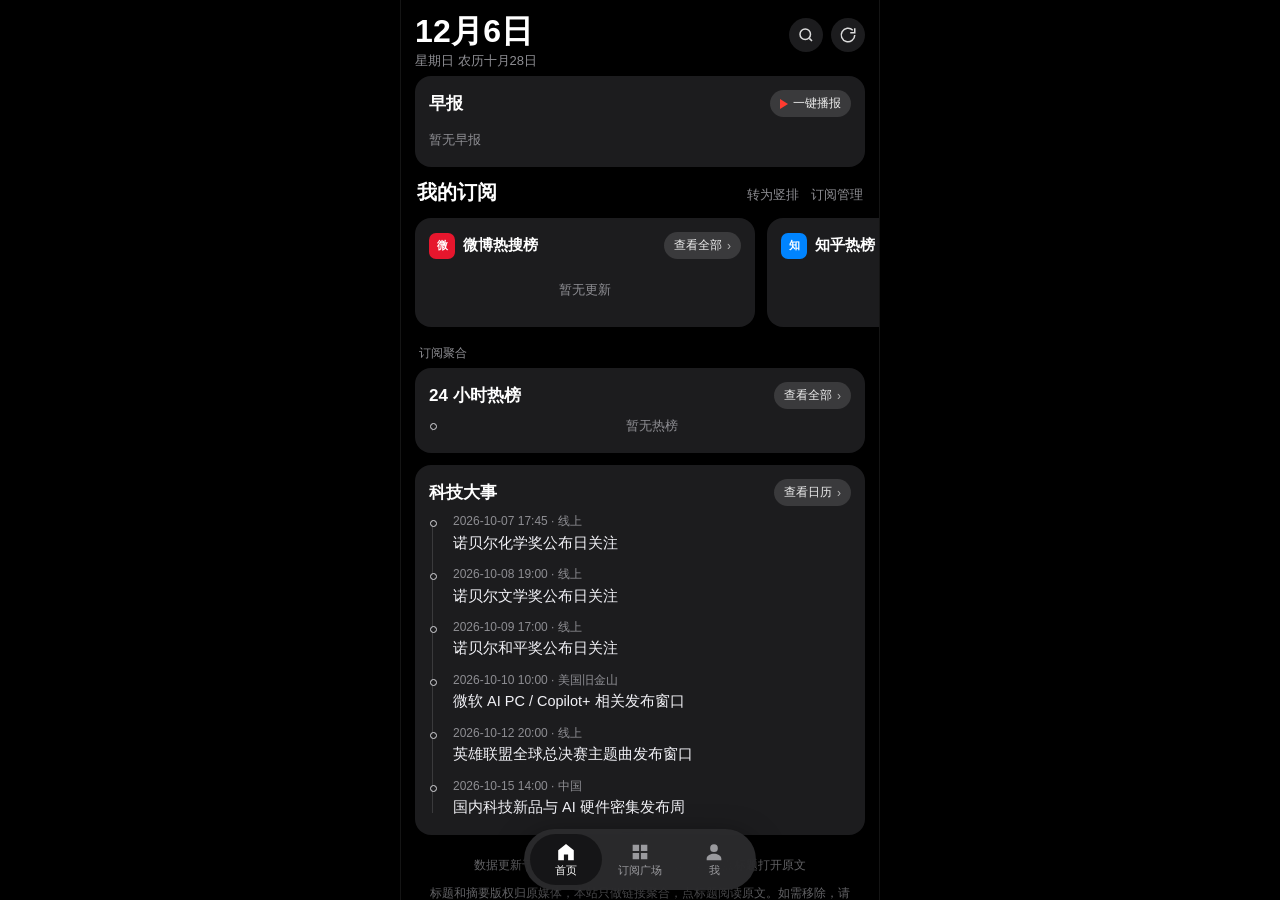
==== commit a5ee6119: "数据刷新 2026-11-27 10:16" ====
--- a/standalone.html
+++ b/standalone.html
@@ -986,7 +986,7 @@
     </div>
   </div>
 <script>
-window.INLINE_DATA = {"updatedAt":"2026-11-26T19:07:10.249Z","updatedAtLabel":"2026/11/27 03:07:23","morning":[{"title":"三只松鼠致歉声明","summary":"当前热度 18万。","url":"https://s.weibo.com/weibo?q=%E4%B8%89%E5%8F%AA%E6%9D%BE%E9%BC%A0%E8%87%B4%E6%AD%89%E5%A3%B0%E6%98%8E","hot":"18万","fetchedAt":"2026-11-26T19:07:10.249Z","minsAgo":1,"tags":["综合","微博热搜榜"],"sourceId":"weibo_hot","sourceName":"微博热搜榜"},{"title":"中纪委一天连打三虎","summary":"当前热度 14万。","url":"https://s.weibo.com/weibo?q=%E4%B8%AD%E7%BA%AA%E5%A7%94%E4%B8%80%E5%A4%A9%E8%BF%9E%E6%89%93%E4%B8%89%E8%99%8E","hot":"14万","fetchedAt":"2026-11-26T19:07:10.249Z","minsAgo":4,"tags":["综合","微博热搜榜"],"sourceId":"weibo_hot","sourceName":"微博热搜榜"},{"title":"从5到24看载人航天之路","summary":"当前热度 11万。","url":"https://s.weibo.com/weibo?q=%E4%BB%8E5%E5%88%B024%E7%9C%8B%E8%BD%BD%E4%BA%BA%E8%88%AA%E5%A4%A9%E4%B9%8B%E8%B7%AF","hot":"11万","fetchedAt":"2026-11-26T08:32:40.996Z","minsAgo":7,"tags":["综合","微博热搜榜"],"sourceId":"weibo_hot","sourceName":"微博热搜榜"},{"title":"两地通报女教授介入已婚副校长家庭事件，安大副校长付某、武大曾某某被免职，有哪些值得关注的信息？","summary":"当前热度 1779 万。","url":"https://www.zhihu.com/question/2109373596413818484","hot":"1779 万","fetchedAt":"2026-11-26T19:07:10.249Z","minsAgo":1,"tags":["综合","知乎"],"sourceId":"zhihu_hot","sourceName":"知乎热榜"},{"title":"网友爆料小米 YU7 车型前视摄像头集中故障，行车录像无法录制，前向防碰撞失效，是批次质量问题吗？","summary":"当前热度 519 万。","url":"https://www.zhihu.com/question/2109256447582266632","hot":"519 万","fetchedAt":"2026-11-26T19:07:10.249Z","minsAgo":4,"tags":["综合","知乎"],"sourceId":"zhihu_hot","sourceName":"知乎热榜"},{"title":"魏建军直言很多车企靠国家补贴生存，拿到的补贴比车企盈利还多，该说法有依据吗？","summary":"当前热度 388 万。","url":"https://www.zhihu.com/question/2109295438058870508","hot":"388 万","fetchedAt":"2026-11-26T19:07:10.249Z","minsAgo":7,"tags":["综合","知乎"],"sourceId":"zhihu_hot","sourceName":"知乎热榜"},{"title":"中纪委连打三“虎”","summary":"当前热度 1209.0万。","url":"https://so.toutiao.com/search?keyword=%23%E4%B8%AD%E7%BA%AA%E5%A7%94%E8%BF%9E%E6%89%93%E4%B8%89%E2%80%9C%E8%99%8E%E2%80%9D%23","hot":"1209.0万","fetchedAt":"2026-11-26T19:07:10.249Z","minsAgo":1,"tags":["综合","今日头条"],"sourceId":"toutiao_hot","sourceName":"今日头条热榜"},{"title":"新郎发言落泪 新娘大喊不要哭冷死了","summary":"当前热度 1094.0万。","url":"https://so.toutiao.com/search?keyword=%23%E6%96%B0%E9%83%8E%E5%8F%91%E8%A8%80%E8%90%BD%E6%B3%AA+%E6%96%B0%E5%A8%98%E5%A4%A7%E5%96%8A%E4%B8%8D%E8%A6%81%E5%93%AD%E5%86%B7%E6%AD%BB%E4%BA%86%23","hot":"1094.0万","fetchedAt":"2026-11-26T19:07:10.249Z","minsAgo":4,"tags":["综合","今日头条"],"sourceId":"toutiao_hot","sourceName":"今日头条热榜"},{"title":"一组数据看世界屋脊上的中国速度","summary":"当前热度 989.9万。","url":"https://so.toutiao.com/search?keyword=%23%E4%B8%80%E7%BB%84%E6%95%B0%E6%8D%AE%E7%9C%8B%E4%B8%96%E7%95%8C%E5%B1%8B%E8%84%8A%E4%B8%8A%E7%9A%84%E4%B8%AD%E5%9B%BD%E9%80%9F%E5%BA%A6%23","hot":"989.9万","fetchedAt":"2026-11-26T19:07:10.249Z","minsAgo":7,"tags":["综合","今日头条"],"sourceId":"toutiao_hot","sourceName":"今日头条热榜"},{"title":"高端 GPU“急寻下家”：数千枚英伟达 B300 涌入海外转售市场","summary":"当前热度 80评。","url":"https://m.ithome.com/html/1032547.htm","hot":"80评","fetchedAt":"2026-11-26T08:32:40.996Z","minsAgo":1,"tags":["科技","IT之家"],"sourceId":"ithome_daily","sourceName":"IT之家日榜"}],"timeline":[{"title":"三只松鼠致歉声明","summary":"当前热度 18万。","url":"https://s.weibo.com/weibo?q=%E4%B8%89%E5%8F%AA%E6%9D%BE%E9%BC%A0%E8%87%B4%E6%AD%89%E5%A3%B0%E6%98%8E","hot":"18万","fetchedAt":"2026-11-26T19:07:10.249Z","minsAgo":1,"tags":["综合","微博热搜榜"],"sourceId":"weibo_hot","sourceName":"微博热搜榜"},{"title":"两地通报女教授介入已婚副校长家庭事件，安大副校长付某、武大曾某某被免职，有哪些值得关注的信息？","summary":"当前热度 1779 万。","url":"https://www.zhihu.com/question/2109373596413818484","hot":"1779 万","fetchedAt":"2026-11-26T19:07:10.249Z","minsAgo":1,"tags":["综合","知乎"],"sourceId":"zhihu_hot","sourceName":"知乎热榜"},{"title":"这项目，本王投了！ #精神状态belike #低精力#好家请就位 #超能演剧场2026","summary":"当前热度 王七叶。","url":"https://www.douyin.com/video/7711650599343142585","hot":"王七叶","fetchedAt":"2026-11-26T19:07:10.249Z","minsAgo":1,"tags":["娱乐","抖音"],"sourceId":"douyin_hot","sourceName":"抖音热榜"},{"title":"中纪委连打三“虎”","summary":"当前热度 1209.0万。","url":"https://so.toutiao.com/search?keyword=%23%E4%B8%AD%E7%BA%AA%E5%A7%94%E8%BF%9E%E6%89%93%E4%B8%89%E2%80%9C%E8%99%8E%E2%80%9D%23","hot":"1209.0万","fetchedAt":"2026-11-26T19:07:10.249Z","minsAgo":1,"tags":["综合","今日头条"],"sourceId":"toutiao_hot","sourceName":"今日头条热榜"},{"title":"北大教师右眼被注入工业气体获赔388万：法院顶格适用惩罚性赔偿","summary":"","url":"https://www.thepaper.cn/newsDetail_forward_34563677","fetchedAt":"2026-11-26T19:07:10.249Z","minsAgo":1,"tags":["综合","澎湃新闻"],"sourceId":"thepaper_hot","sourceName":"澎湃新闻热榜"},{"title":"高端 GPU“急寻下家”：数千枚英伟达 B300 涌入海外转售市场","summary":"当前热度 80评。","url":"https://m.ithome.com/html/1032547.htm","hot":"80评","fetchedAt":"2026-11-26T08:32:40.996Z","minsAgo":1,"tags":["科技","IT之家"],"sourceId":"ithome_daily","sourceName":"IT之家日榜"},{"title":"【火影十一年 神临时刻】漩涡鸣人[阳之力]即将登场！","summary":"当前热度 565.8万。","url":"https://www.bilibili.com/video/av117669000909247/","hot":"565.8万","fetchedAt":"2026-11-26T08:32:40.996Z","minsAgo":1,"tags":["娱乐","Bilibili"],"sourceId":"bilibili_hot","sourceName":"Bilibili热门"},{"title":"苹果最终确认！向每位用户最高赔 637 元","summary":"当前热度 10.0万。","url":"https://mp.weixin.qq.com/s?__biz=MzIxNjQzNTM5Mw==&mid=2247507218&idx=1&sn=b5ddaa09e4995ef5b014061de1bb5613#rd","hot":"10.0万","fetchedAt":"2026-11-26T08:32:40.996Z","minsAgo":1,"tags":["科技","微信科技"],"sourceId":"weixin_tech","sourceName":"微信科技热门"},{"title":"8点1氪丨英伟达市值一夜蒸发近9800亿元；福布斯中国辟谣“8万元包上榜”；斗鱼及创始人陈少杰被执行1.9亿余元","summary":"","url":"https://www.36kr.com/p/4085847020153478","fetchedAt":"2026-11-26T08:32:40.996Z","minsAgo":1,"tags":["科技","36氪"],"sourceId":"kr36","sourceName":"36氪热门"},{"title":"黄仁勋杀回来了，英伟达却回不去了","summary":"当前热度 63.8万。","url":"https://www.huxiu.com/article/4907867.html","hot":"63.8万","fetchedAt":"2026-11-26T08:32:40.996Z","minsAgo":1,"tags":["科技","虎嗅"],"sourceId":"huxiu","sourceName":"虎嗅精选"},{"title":"派评 | 近期值得关注的 App","summary":"当前热度 少数派编辑部。","url":"https://sspai.com/post/119438","hot":"少数派编辑部","fetchedAt":"2026-11-26T19:07:10.249Z","minsAgo":1,"tags":["科技","少数派"],"sourceId":"sspai","sourceName":"少数派"},{"title":"避险情绪主导市场，芯片股领跌拖累标普、纳指三连跌，英伟达跌4%，美元创18个月新高","summary":"当前热度 21.6万。","url":"https://wallstreetcn.com/articles/3785999","hot":"21.6万","fetchedAt":"2026-11-25T23:40:28.523Z","minsAgo":1,"tags":["财经","华尔街见闻"],"sourceId":"wallstreet","sourceName":"华尔街见闻"},{"title":"日本拟于明年秋季选定“副首都”，有何考量？哪个城市最有希望？","summary":"当前热度 之乎者也小鱼儿。","url":"https://new.qq.com/rain/a/20261126Q053MV00","hot":"之乎者也小鱼儿","fetchedAt":"2026-11-26T08:32:40.996Z","minsAgo":1,"tags":["综合","腾讯新闻"],"sourceId":"tencent_hot","sourceName":"腾讯新闻热门"},{"title":"斗破苍穹剧场版 双帝之战​","summary":"","url":"https://movie.douban.com/subject/37471473/","fetchedAt":"2026-11-26T19:07:10.249Z","minsAgo":1,"tags":["娱乐","豆瓣电影"],"sourceId":"douban_movie","sourceName":"豆瓣电影周榜"},{"title":"展现公道正义 彰显大国担当","summary":"当前热度 790.4万。","url":"https://www.baidu.com/s?wd=%E5%B1%95%E7%8E%B0%E5%85%AC%E9%81%93%E6%AD%A3%E4%B9%89+%E5%BD%B0%E6%98%BE%E5%A4%A7%E5%9B%BD%E6%8B%85%E5%BD%93","hot":"790.4万","fetchedAt":"2026-11-26T08:32:40.996Z","minsAgo":1,"tags":["综合","百度热搜"],"sourceId":"baidu_hot","sourceName":"百度热搜"},{"title":"陈吉宁涉嫌严重违纪违法正接受中央纪委国家监委审查调查","summary":"","url":"https://www.yicai.com/news/103452561.html","fetchedAt":"2026-11-26T08:32:40.996Z","minsAgo":1,"tags":["财经","第一财经"],"sourceId":"yicai","sourceName":"第一财经"},{"title":"3千万字设定文档污染DS","summary":"当前热度 240.7W实时讨论。","url":"http://tieba.baidu.com/hottopic/browse/hottopic?topic_id=28370246&topic_name=3%E5%8D%83%E4%B8%87%E5%AD%97%E8%AE%BE%E5%AE%9A%E6%96%87%E6%A1%A3%E6%B1%A1%E6%9F%93DS","hot":"240.7W实时讨论","fetchedAt":"2026-11-26T08:32:40.996Z","minsAgo":1,"tags":["娱乐","贴吧热议"],"sourceId":"tieba_hot","sourceName":"贴吧热议"},{"title":"产品经理的日常 11月26日","summary":"","url":"https://m.okjike.com/originalPosts/6b082d54136b2761c612c76e","fetchedAt":"2026-11-26T19:07:10.249Z","minsAgo":1,"tags":["科技","即刻"],"sourceId":"jike","sourceName":"即刻精选"},{"title":"中纪委一天连打三虎","summary":"当前热度 14万。","url":"https://s.weibo.com/weibo?q=%E4%B8%AD%E7%BA%AA%E5%A7%94%E4%B8%80%E5%A4%A9%E8%BF%9E%E6%89%93%E4%B8%89%E8%99%8E","hot":"14万","fetchedAt":"2026-11-26T19:07:10.249Z","minsAgo":4,"tags":["综合","微博热搜榜"],"sourceId":"weibo_hot","sourceName":"微博热搜榜"},{"title":"网友爆料小米 YU7 车型前视摄像头集中故障，行车录像无法录制，前向防碰撞失效，是批次质量问题吗？","summary":"当前热度 519 万。","url":"https://www.zhihu.com/question/2109256447582266632","hot":"519 万","fetchedAt":"2026-11-26T19:07:10.249Z","minsAgo":4,"tags":["综合","知乎"],"sourceId":"zhihu_hot","sourceName":"知乎热榜"},{"title":"没有人能替代你 我的心永远为你跳动 #遗失的心跳 #段俊 #钢琴","summary":"当前热度 段俊。","url":"https://www.douyin.com/video/7711366494000580947","hot":"段俊","fetchedAt":"2026-11-26T08:32:40.996Z","minsAgo":4,"tags":["娱乐","抖音"],"sourceId":"douyin_hot","sourceName":"抖音热榜"},{"title":"新郎发言落泪 新娘大喊不要哭冷死了","summary":"当前热度 1094.0万。","url":"https://so.toutiao.com/search?keyword=%23%E6%96%B0%E9%83%8E%E5%8F%91%E8%A8%80%E8%90%BD%E6%B3%AA+%E6%96%B0%E5%A8%98%E5%A4%A7%E5%96%8A%E4%B8%8D%E8%A6%81%E5%93%AD%E5%86%B7%E6%AD%BB%E4%BA%86%23","hot":"1094.0万","fetchedAt":"2026-11-26T19:07:10.249Z","minsAgo":4,"tags":["综合","今日头条"],"sourceId":"toutiao_hot","sourceName":"今日头条热榜"},{"title":"6G要来了！三部委：到2030年建成性能领先的新一代通信网","summary":"","url":"https://www.thepaper.cn/newsDetail_forward_34561757","fetchedAt":"2026-11-26T08:32:40.996Z","minsAgo":4,"tags":["综合","澎湃新闻"],"sourceId":"thepaper_hot","sourceName":"澎湃新闻热榜"},{"title":"格力电器董明珠、长城汽车魏建军痛斥恶意挖人：培养 10 多年的人才被轻易挖走，对企业是严重损失","summary":"当前热度 281评。","url":"https://m.ithome.com/html/1032937.htm","hot":"281评","fetchedAt":"2026-11-26T19:07:10.249Z","minsAgo":4,"tags":["科技","IT之家"],"sourceId":"ithome_daily","sourceName":"IT之家日榜"},{"title":"“别人过得好 你就要扣自己的分吗”","summary":"当前热度 413.3万。","url":"https://www.bilibili.com/video/av117663481207183/","hot":"413.3万","fetchedAt":"2026-11-26T08:32:40.996Z","minsAgo":4,"tags":["娱乐","Bilibili"],"sourceId":"bilibili_hot","sourceName":"Bilibili热门"},{"title":"恭喜当年办了ETC的车主","summary":"当前热度 10.0万。","url":"https://mp.weixin.qq.com/s?__biz=MzYyMTgyMTQ0MA==&mid=2247485786&idx=1&sn=ba79dc5d680ac9de53538141a2773856#rd","hot":"10.0万","fetchedAt":"2026-11-26T08:32:40.996Z","minsAgo":4,"tags":["科技","微信科技"],"sourceId":"weixin_tech","sourceName":"微信科技热门"},{"title":"A社曝光了一份AI整顿职场魔幻实录，请甩给你那位沉迷AI提效的老板","summary":"","url":"https://www.36kr.com/p/4085842489731719","fetchedAt":"2026-11-26T08:32:40.996Z","minsAgo":4,"tags":["科技","36氪"],"sourceId":"kr36","sourceName":"36氪热门"},{"title":"1280000000000美元，Anthropic一夜杀疯","summary":"当前热度 45.9万。","url":"https://www.huxiu.com/article/4907024.html","hot":"45.9万","fetchedAt":"2026-11-26T08:32:40.996Z","minsAgo":4,"tags":["科技","虎嗅"],"sourceId":"huxiu","sourceName":"虎嗅精选"},{"title":"养鱼更省心，造景更自由：米家智能鱼缸 2 Pro 体验","summary":"当前热度 ElijahLee。","url":"https://sspai.com/post/119023","hot":"ElijahLee","fetchedAt":"2026-11-26T19:07:10.249Z","minsAgo":4,"tags":["科技","少数派"],"sourceId":"sspai","sourceName":"少数派"},{"title":"沃什：美联储正为三种AI影响制定预案，若泡沫破裂，或引发股市走弱并拖累经济与就业","summary":"当前热度 16.2万。","url":"https://wallstreetcn.com/articles/3786043","hot":"16.2万","fetchedAt":"2026-11-26T08:32:40.996Z","minsAgo":4,"tags":["财经","华尔街见闻"],"sourceId":"wallstreet","sourceName":"华尔街见闻"},{"title":"疑似17岁少年驾车撞亡两名骑行者，逝者家属称司机涉嫌醉驾逃逸，车上4人弃车离开，涉事司机可能要负什么责任？同车人要担责吗？","summary":"当前热度 木糠。","url":"https://new.qq.com/rain/a/20261125Q0GIGZ00","hot":"木糠","fetchedAt":"2026-11-26T08:32:40.996Z","minsAgo":4,"tags":["综合","腾讯新闻"],"sourceId":"tencent_hot","sourceName":"腾讯新闻热门"},{"title":"另一个妈妈","summary":"当前热度 5。","url":"https://movie.douban.com/subject/37317907/","hot":"5","fetchedAt":"2026-11-26T08:32:40.996Z","minsAgo":4,"tags":["娱乐","豆瓣电影"],"sourceId":"douban_movie","sourceName":"豆瓣电影周榜"},{"title":"今晚国内油价下调","summary":"当前热度 780.9万。","url":"https://www.baidu.com/s?wd=%E4%BB%8A%E6%99%9A%E5%9B%BD%E5%86%85%E6%B2%B9%E4%BB%B7%E4%B8%8B%E8%B0%83","hot":"780.9万","fetchedAt":"2026-11-26T08:32:40.996Z","minsAgo":4,"tags":["综合","百度热搜"],"sourceId":"baidu_hot","sourceName":"百度热搜"},{"title":"90后数学家宣称与Claude证明黎曼猜想，百年数学难题迎来AI解法？","summary":"","url":"https://www.yicai.com/news/103448932.html","fetchedAt":"2026-11-25T23:40:28.523Z","minsAgo":4,"tags":["财经","第一财经"],"sourceId":"yicai","sourceName":"第一财经"},{"title":"Ming复出老RNG再聚首","summary":"当前热度 168.8W实时讨论。","url":"http://tieba.baidu.com/hottopic/browse/hottopic?topic_id=28370323&topic_name=Ming%E5%A4%8D%E5%87%BA%E8%80%81RNG%E5%86%8D%E8%81%9A%E9%A6%96","hot":"168.8W实时讨论","fetchedAt":"2026-11-26T19:07:10.249Z","minsAgo":4,"tags":["娱乐","贴吧热议"],"sourceId":"tieba_hot","sourceName":"贴吧热议"},{"title":"产品经理的日常 11月26日","summary":"","url":"https://m.okjike.com/originalPosts/6b0817ad38389f5993f5d535","fetchedAt":"2026-11-26T19:07:10.249Z","minsAgo":4,"tags":["科技","即刻"],"sourceId":"jike","sourceName":"即刻精选"},{"title":"从5到24看载人航天之路","summary":"当前热度 11万。","url":"https://s.weibo.com/weibo?q=%E4%BB%8E5%E5%88%B024%E7%9C%8B%E8%BD%BD%E4%BA%BA%E8%88%AA%E5%A4%A9%E4%B9%8B%E8%B7%AF","hot":"11万","fetchedAt":"2026-11-26T08:32:40.996Z","minsAgo":7,"tags":["综合","微博热搜榜"],"sourceId":"weibo_hot","sourceName":"微博热搜榜"},{"title":"魏建军直言很多车企靠国家补贴生存，拿到的补贴比车企盈利还多，该说法有依据吗？","summary":"当前热度 388 万。","url":"https://www.zhihu.com/question/2109295438058870508","hot":"388 万","fetchedAt":"2026-11-26T19:07:10.249Z","minsAgo":7,"tags":["综合","知乎"],"sourceId":"zhihu_hot","sourceName":"知乎热榜"},{"title":"闺蜜 你今天美晕啦#赵露思#葛栗","summary":"当前热度 单眼皮的小黄豆🌕。","url":"https://www.douyin.com/video/7711687064412064746","hot":"单眼皮的小黄豆🌕","fetchedAt":"2026-11-26T08:32:40.996Z","minsAgo":7,"tags":["娱乐","抖音"],"sourceId":"douyin_hot","sourceName":"抖音热榜"},{"title":"一组数据看世界屋脊上的中国速度","summary":"当前热度 989.9万。","url":"https://so.toutiao.com/search?keyword=%23%E4%B8%80%E7%BB%84%E6%95%B0%E6%8D%AE%E7%9C%8B%E4%B8%96%E7%95%8C%E5%B1%8B%E8%84%8A%E4%B8%8A%E7%9A%84%E4%B8%AD%E5%9B%BD%E9%80%9F%E5%BA%A6%23","hot":"989.9万","fetchedAt":"2026-11-26T19:07:10.249Z","minsAgo":7,"tags":["综合","今日头条"],"sourceId":"toutiao_hot","sourceName":"今日头条热榜"}],"techEvents":[{"time":"2026-10-07 17:45","place":"线上","title":"诺贝尔化学奖公布日关注"},{"time":"2026-10-08 19:00","place":"线上","title":"诺贝尔文学奖公布日关注"},{"time":"2026-10-09 17:00","place":"线上","title":"诺贝尔和平奖公布日关注"},{"time":"2026-10-10 10:00","place":"美国旧金山","title":"微软 AI PC / Copilot+ 相关发布窗口"},{"time":"2026-10-12 20:00","place":"线上","title":"英雄联盟全球总决赛主题曲发布窗口"},{"time":"2026-10-15 14:00","place":"中国","title":"国内科技新品与 AI 硬件密集发布周"}],"sources":[{"id":"weibo_hot","name":"微博热搜榜","cat":"综合","color":"#e6162d","icon":"微","defaultOn":true,"live":true,"status":"ok","updatedAt":"2026-11-26T19:07:10.249Z","todayCount":10,"items":[{"title":"三只松鼠致歉声明","summary":"当前热度 18万。","url":"https://s.weibo.com/weibo?q=%E4%B8%89%E5%8F%AA%E6%9D%BE%E9%BC%A0%E8%87%B4%E6%AD%89%E5%A3%B0%E6%98%8E","hot":"18万","fetchedAt":"2026-11-26T19:07:10.249Z","minsAgo":1,"tags":["综合","微博热搜榜"]},{"title":"中纪委一天连打三虎","summary":"当前热度 14万。","url":"https://s.weibo.com/weibo?q=%E4%B8%AD%E7%BA%AA%E5%A7%94%E4%B8%80%E5%A4%A9%E8%BF%9E%E6%89%93%E4%B8%89%E8%99%8E","hot":"14万","fetchedAt":"2026-11-26T19:07:10.249Z","minsAgo":4,"tags":["综合","微博热搜榜"]},{"title":"从5到24看载人航天之路","summary":"当前热度 11万。","url":"https://s.weibo.com/weibo?q=%E4%BB%8E5%E5%88%B024%E7%9C%8B%E8%BD%BD%E4%BA%BA%E8%88%AA%E5%A4%A9%E4%B9%8B%E8%B7%AF","hot":"11万","fetchedAt":"2026-11-26T08:32:40.996Z","minsAgo":7,"tags":["综合","微博热搜榜"]},{"title":"9系之上唯有世家","summary":"当前热度 11万。","url":"https://s.weibo.com/weibo?q=9%E7%B3%BB%E4%B9%8B%E4%B8%8A%E5%94%AF%E6%9C%89%E4%B8%96%E5%AE%B6","hot":"11万","fetchedAt":"2026-11-26T19:07:10.249Z","minsAgo":10,"tags":["综合","微博热搜榜"]},{"title":"厉娜远远没有麦琳承受的多","summary":"当前热度 11万。","url":"https://s.weibo.com/weibo?q=%E5%8E%89%E5%A8%9C%E8%BF%9C%E8%BF%9C%E6%B2%A1%E6%9C%89%E9%BA%A6%E7%90%B3%E6%89%BF%E5%8F%97%E7%9A%84%E5%A4%9A","hot":"11万","fetchedAt":"2026-11-26T19:07:10.249Z","minsAgo":13,"tags":["综合","微博热搜榜"]},{"title":"算了吧许飞别爱了","summary":"当前热度 11万。","url":"https://s.weibo.com/weibo?q=%E7%AE%97%E4%BA%86%E5%90%A7%E8%AE%B8%E9%A3%9E%E5%88%AB%E7%88%B1%E4%BA%86","hot":"11万","fetchedAt":"2026-11-26T19:07:10.249Z","minsAgo":16,"tags":["综合","微博热搜榜"]},{"title":"U17国足8比0斐济","summary":"当前热度 10万。","url":"https://s.weibo.com/weibo?q=U17%E5%9B%BD%E8%B6%B38%E6%AF%940%E6%96%90%E6%B5%8E","hot":"10万","fetchedAt":"2026-11-26T19:07:10.249Z","minsAgo":19,"tags":["综合","微博热搜榜"]},{"title":"引望发布辅助驾驶新品牌星驰","summary":"当前热度 9万。","url":"https://s.weibo.com/weibo?q=%E5%BC%95%E6%9C%9B%E5%8F%91%E5%B8%83%E8%BE%85%E5%8A%A9%E9%A9%BE%E9%A9%B6%E6%96%B0%E5%93%81%E7%89%8C%E6%98%9F%E9%A9%B0","hot":"9万","fetchedAt":"2026-11-26T19:07:10.249Z","minsAgo":22,"tags":["综合","微博热搜榜"]},{"title":"Angelababy雷霆高光","summary":"当前热度 9万。","url":"https://s.weibo.com/weibo?q=Angelababy%E9%9B%B7%E9%9C%86%E9%AB%98%E5%85%89","hot":"9万","fetchedAt":"2026-11-26T19:07:10.249Z","minsAgo":25,"tags":["综合","微博热搜榜"]},{"title":"胡明轩 中国男篮","summary":"当前热度 9万。","url":"https://s.weibo.com/weibo?q=%E8%83%A1%E6%98%8E%E8%BD%A9+%E4%B8%AD%E5%9B%BD%E7%94%B7%E7%AF%AE","hot":"9万","fetchedAt":"2026-11-26T19:07:10.249Z","minsAgo":28,"tags":["综合","微博热搜榜"]}]},{"id":"zhihu_hot","name":"知乎热榜","cat":"综合","color":"#0084ff","icon":"知","defaultOn":true,"live":true,"status":"ok","updatedAt":"2026-11-26T19:07:10.249Z","todayCount":10,"items":[{"title":"两地通报女教授介入已婚副校长家庭事件，安大副校长付某、武大曾某某被免职，有哪些值得关注的信息？","summary":"当前热度 1779 万。","url":"https://www.zhihu.com/question/2109373596413818484","hot":"1779 万","fetchedAt":"2026-11-26T19:07:10.249Z","minsAgo":1,"tags":["综合","知乎"]},{"title":"网友爆料小米 YU7 车型前视摄像头集中故障，行车录像无法录制，前向防碰撞失效，是批次质量问题吗？","summary":"当前热度 519 万。","url":"https://www.zhihu.com/question/2109256447582266632","hot":"519 万","fetchedAt":"2026-11-26T19:07:10.249Z","minsAgo":4,"tags":["综合","知乎"]},{"title":"魏建军直言很多车企靠国家补贴生存，拿到的补贴比车企盈利还多，该说法有依据吗？","summary":"当前热度 388 万。","url":"https://www.zhihu.com/question/2109295438058870508","hot":"388 万","fetchedAt":"2026-11-26T19:07:10.249Z","minsAgo":7,"tags":["综合","知乎"]},{"title":"U17 世界杯男足小组赛，中国 U17 男足 8-0 斐济 U17 男足，如何评价本场比赛？","summary":"当前热度 321 万。","url":"https://www.zhihu.com/question/2109332098678879742","hot":"321 万","fetchedAt":"2026-11-26T19:07:10.249Z","minsAgo":10,"tags":["综合","知乎"]},{"title":"「画地为牢」正片播出，厉娜称许飞影响了自己的发展，和许飞沟通非常困难，她们之间的沟通到底有什么问题？","summary":"当前热度 310 万。","url":"https://www.zhihu.com/question/2109280067545031629","hot":"310 万","fetchedAt":"2026-11-26T19:07:10.249Z","minsAgo":13,"tags":["综合","知乎"]},{"title":"业主搜索发现有 WiFi 名诅咒自家 8 岁孩子，怀疑是楼下邻居所为，该如何合法维权？","summary":"当前热度 289 万。","url":"https://www.zhihu.com/question/2108982413300864900","hot":"289 万","fetchedAt":"2026-11-26T19:07:10.249Z","minsAgo":16,"tags":["综合","知乎"]},{"title":"男篮世预赛，中国男篮 80-82 不敌沙特阿拉伯男篮，出线形式堪忧，如何评价本场比赛？","summary":"当前热度 239 万。","url":"https://www.zhihu.com/question/2109332292363444639","hot":"239 万","fetchedAt":"2026-11-26T19:07:10.249Z","minsAgo":19,"tags":["综合","知乎"]},{"title":"厦航年利润 7 亿人民币，现在却突然订了 74 亿美元波音飞机，相当 70 年利润，这笔账风险落在谁身上？","summary":"当前热度 182 万。","url":"https://www.zhihu.com/question/2108699823377589259","hot":"182 万","fetchedAt":"2026-11-26T19:07:10.249Z","minsAgo":22,"tags":["综合","知乎"]},{"title":"《英雄联盟电竞经理》宣布将于 27 年 1 月份停服，如何评价这款游戏的运营历程？","summary":"当前热度 173 万。","url":"https://www.zhihu.com/question/2109279912733270265","hot":"173 万","fetchedAt":"2026-11-26T19:07:10.249Z","minsAgo":25,"tags":["综合","知乎"]},{"title":"如何看待北大、清华在密云、通州新建校区而不落户雄安？","summary":"当前热度 169 万。","url":"https://www.zhihu.com/question/2103097723176198477","hot":"169 万","fetchedAt":"2026-11-26T19:07:10.249Z","minsAgo":28,"tags":["综合","知乎"]}]},{"id":"douyin_hot","name":"抖音热榜","cat":"娱乐","color":"#111111","icon":"抖","defaultOn":false,"live":true,"status":"ok","updatedAt":"2026-11-26T19:07:10.249Z","todayCount":8,"items":[{"title":"这项目，本王投了！ #精神状态belike #低精力#好家请就位 #超能演剧场2026","summary":"当前热度 王七叶。","url":"https://www.douyin.com/video/7711650599343142585","hot":"王七叶","fetchedAt":"2026-11-26T19:07:10.249Z","minsAgo":1,"tags":["娱乐","抖音"]},{"title":"没有人能替代你 我的心永远为你跳动 #遗失的心跳 #段俊 #钢琴","summary":"当前热度 段俊。","url":"https://www.douyin.com/video/7711366494000580947","hot":"段俊","fetchedAt":"2026-11-26T08:32:40.996Z","minsAgo":4,"tags":["娱乐","抖音"]},{"title":"闺蜜 你今天美晕啦#赵露思#葛栗","summary":"当前热度 单眼皮的小黄豆🌕。","url":"https://www.douyin.com/video/7711687064412064746","hot":"单眼皮的小黄豆🌕","fetchedAt":"2026-11-26T08:32:40.996Z","minsAgo":7,"tags":["娱乐","抖音"]},{"title":"饭店的寒假工，工资5000包括啥？","summary":"当前热度 周小闹。","url":"https://www.douyin.com/video/7711688417125955314","hot":"周小闹","fetchedAt":"2026-11-26T08:32:40.996Z","minsAgo":10,"tags":["娱乐","抖音"]},{"title":"小时候以为的事情 #劣质特效","summary":"当前热度 西维西师傅。","url":"https://www.douyin.com/video/7711687488984636010","hot":"西维西师傅","fetchedAt":"2026-11-26T08:32:40.996Z","minsAgo":13,"tags":["娱乐","抖音"]},{"title":"《OK了老铁们》第三集 大山的孩子 下 #OK了老铁们 #陈泽 #好事成真 #自制综艺","summary":"当前热度 陈泽.。","url":"https://www.douyin.com/video/7711713103938882852","hot":"陈泽.","fetchedAt":"2026-11-26T08:32:40.996Z","minsAgo":16,"tags":["娱乐","抖音"]},{"title":"狗：不好意思这波我赢了😆@抖音小助手 #萌宠出道计划 #万万想不到","summary":"当前热度 翠花的故事。","url":"https://www.douyin.com/video/7711678136358343275","hot":"翠花的故事","fetchedAt":"2026-11-26T08:32:40.996Z","minsAgo":19,"tags":["娱乐","抖音"]},{"title":"夫妻同心，其利断金！ #情侣日常 #家庭日常 #搞笑 #抽象","summary":"当前热度 瑶瑶不可及。","url":"https://www.douyin.com/video/7711660172933877042","hot":"瑶瑶不可及","fetchedAt":"2026-11-26T08:32:40.996Z","minsAgo":22,"tags":["娱乐","抖音"]}]},{"id":"toutiao_hot","name":"今日头条热榜","cat":"综合","color":"#f04142","icon":"头","defaultOn":true,"live":true,"status":"ok","updatedAt":"2026-11-26T19:07:10.249Z","todayCount":10,"items":[{"title":"中纪委连打三“虎”","summary":"当前热度 1209.0万。","url":"https://so.toutiao.com/search?keyword=%23%E4%B8%AD%E7%BA%AA%E5%A7%94%E8%BF%9E%E6%89%93%E4%B8%89%E2%80%9C%E8%99%8E%E2%80%9D%23","hot":"1209.0万","fetchedAt":"2026-11-26T19:07:10.249Z","minsAgo":1,"tags":["综合","今日头条"]},{"title":"新郎发言落泪 新娘大喊不要哭冷死了","summary":"当前热度 1094.0万。","url":"https://so.toutiao.com/search?keyword=%23%E6%96%B0%E9%83%8E%E5%8F%91%E8%A8%80%E8%90%BD%E6%B3%AA+%E6%96%B0%E5%A8%98%E5%A4%A7%E5%96%8A%E4%B8%8D%E8%A6%81%E5%93%AD%E5%86%B7%E6%AD%BB%E4%BA%86%23","hot":"1094.0万","fetchedAt":"2026-11-26T19:07:10.249Z","minsAgo":4,"tags":["综合","今日头条"]},{"title":"一组数据看世界屋脊上的中国速度","summary":"当前热度 989.9万。","url":"https://so.toutiao.com/search?keyword=%23%E4%B8%80%E7%BB%84%E6%95%B0%E6%8D%AE%E7%9C%8B%E4%B8%96%E7%95%8C%E5%B1%8B%E8%84%8A%E4%B8%8A%E7%9A%84%E4%B8%AD%E5%9B%BD%E9%80%9F%E5%BA%A6%23","hot":"989.9万","fetchedAt":"2026-11-26T19:07:10.249Z","minsAgo":7,"tags":["综合","今日头条"]},{"title":"遭举报的武大女教授已被免职","summary":"当前热度 895.7万。","url":"https://so.toutiao.com/search?keyword=%23%E9%81%AD%E4%B8%BE%E6%8A%A5%E7%9A%84%E6%AD%A6%E5%A4%A7%E5%A5%B3%E6%95%99%E6%8E%88%E5%B7%B2%E8%A2%AB%E5%85%8D%E8%81%8C%23","hot":"895.7万","fetchedAt":"2026-11-26T19:07:10.249Z","minsAgo":10,"tags":["综合","今日头条"]},{"title":"董明珠回应不招留学生争议","summary":"当前热度 733.3万。","url":"https://so.toutiao.com/search?keyword=%23%E8%91%A3%E6%98%8E%E7%8F%A0%E5%9B%9E%E5%BA%94%E4%B8%8D%E6%8B%9B%E7%95%99%E5%AD%A6%E7%94%9F%E4%BA%89%E8%AE%AE%23","hot":"733.3万","fetchedAt":"2026-11-26T19:07:10.249Z","minsAgo":13,"tags":["综合","今日头条"]},{"title":"75岁正部级蔡赴朝被开除党籍","summary":"当前热度 663.5万。","url":"https://so.toutiao.com/search?keyword=%2375%E5%B2%81%E6%AD%A3%E9%83%A8%E7%BA%A7%E8%94%A1%E8%B5%B4%E6%9C%9D%E8%A2%AB%E5%BC%80%E9%99%A4%E5%85%9A%E7%B1%8D%23","hot":"663.5万","fetchedAt":"2026-11-26T19:07:10.249Z","minsAgo":16,"tags":["综合","今日头条"]},{"title":"俄空天军副总司令被捕","summary":"当前热度 491.6万。","url":"https://so.toutiao.com/search?keyword=%23%E4%BF%84%E7%A9%BA%E5%A4%A9%E5%86%9B%E5%89%AF%E6%80%BB%E5%8F%B8%E4%BB%A4%E8%A2%AB%E6%8D%95%23","hot":"491.6万","fetchedAt":"2026-11-26T19:07:10.249Z","minsAgo":19,"tags":["综合","今日头条"]},{"title":"董明珠：汽车产业害虫该灭就灭","summary":"当前热度 402.5万。","url":"https://so.toutiao.com/search?keyword=%23%E8%91%A3%E6%98%8E%E7%8F%A0%EF%BC%9A%E6%B1%BD%E8%BD%A6%E4%BA%A7%E4%B8%9A%E5%AE%B3%E8%99%AB%E8%AF%A5%E7%81%AD%E5%B0%B1%E7%81%AD%23","hot":"402.5万","fetchedAt":"2026-11-26T19:07:10.249Z","minsAgo":22,"tags":["综合","今日头条"]},{"title":"美团和淘宝闪购全面取消超时扣款处罚","summary":"当前热度 329.5万。","url":"https://so.toutiao.com/search?keyword=%23%E7%BE%8E%E5%9B%A2%E5%92%8C%E6%B7%98%E5%AE%9D%E9%97%AA%E8%B4%AD%E5%85%A8%E9%9D%A2%E5%8F%96%E6%B6%88%E8%B6%85%E6%97%B6%E6%89%A3%E6%AC%BE%E5%A4%84%E7%BD%9A%23","hot":"329.5万","fetchedAt":"2026-11-26T19:07:10.249Z","minsAgo":25,"tags":["综合","今日头条"]},{"title":"谷爱凌发文致歉","summary":"当前热度 298.1万。","url":"https://so.toutiao.com/search?keyword=%23%E8%B0%B7%E7%88%B1%E5%87%8C%E5%8F%91%E6%96%87%E8%87%B4%E6%AD%89%23","hot":"298.1万","fetchedAt":"2026-11-26T19:07:10.249Z","minsAgo":28,"tags":["综合","今日头条"]}]},{"id":"thepaper_hot","name":"澎湃新闻热榜","cat":"综合","color":"#e60012","icon":"湃","defaultOn":false,"live":true,"status":"ok","updatedAt":"2026-11-26T19:07:10.249Z","todayCount":10,"items":[{"title":"北大教师右眼被注入工业气体获赔388万：法院顶格适用惩罚性赔偿","summary":"","url":"https://www.thepaper.cn/newsDetail_forward_34563677","fetchedAt":"2026-11-26T19:07:10.249Z","minsAgo":1,"tags":["综合","澎湃新闻"]},{"title":"6G要来了！三部委：到2030年建成性能领先的新一代通信网","summary":"","url":"https://www.thepaper.cn/newsDetail_forward_34561757","fetchedAt":"2026-11-26T08:32:40.996Z","minsAgo":4,"tags":["综合","澎湃新闻"]},{"title":"境外间谍利用网恋、招聘刺探重要情报，国安部披露案件细节","summary":"","url":"https://www.thepaper.cn/newsDetail_forward_34561433","fetchedAt":"2026-11-26T08:32:40.996Z","minsAgo":7,"tags":["综合","澎湃新闻"]},{"title":"欧方将玉沙集团移出欧盟涉俄出口管制制裁清单，商务部：欢迎","summary":"","url":"https://www.thepaper.cn/newsDetail_forward_34563211","fetchedAt":"2026-11-26T08:32:40.996Z","minsAgo":10,"tags":["综合","澎湃新闻"]},{"title":"怎样评价“70后”作家？王德威在北大发言：下结论为时尚早","summary":"","url":"https://www.thepaper.cn/newsDetail_forward_34558815","fetchedAt":"2026-11-26T19:07:10.249Z","minsAgo":13,"tags":["综合","澎湃新闻"]},{"title":"大学应有的模样｜大学课堂，该如何重新活跃起来","summary":"","url":"https://www.thepaper.cn/newsDetail_forward_34511395","fetchedAt":"2026-11-26T19:07:10.249Z","minsAgo":16,"tags":["综合","澎湃新闻"]},{"title":"拍《两京十五日》的，还是拍《大明王朝》的那个张黎吗？","summary":"","url":"https://www.thepaper.cn/newsDetail_forward_34556999","fetchedAt":"2026-11-26T19:07:10.249Z","minsAgo":19,"tags":["综合","澎湃新闻"]},{"title":"两大减肥药巨头将为明星GLP-1药物添加新警告标签，涉及视力丧失风险","summary":"","url":"https://www.thepaper.cn/newsDetail_forward_34559025","fetchedAt":"2026-11-26T19:07:10.249Z","minsAgo":22,"tags":["综合","澎湃新闻"]},{"title":"马上评｜为正当防卫少年彻底正名：法治绝不委屈被欺凌者","summary":"","url":"https://www.thepaper.cn/newsDetail_forward_34562338","fetchedAt":"2026-11-26T19:07:10.249Z","minsAgo":25,"tags":["综合","澎湃新闻"]},{"title":"王兴兴预测：5-10年内中国机器人产量或超汽车，年产量超2000万台","summary":"","url":"https://www.thepaper.cn/newsDetail_forward_34563169","fetchedAt":"2026-11-26T19:07:10.249Z","minsAgo":28,"tags":["综合","澎湃新闻"]}]},{"id":"xinwen_lianbo","name":"新闻联播速览","cat":"综合","color":"#c8102e","icon":"联","defaultOn":false,"live":false,"status":"unavailable","updatedAt":null,"todayCount":0,"items":[]},{"id":"ithome_daily","name":"IT之家日榜","cat":"科技","color":"#d35400","icon":"IT","defaultOn":true,"live":true,"status":"ok","updatedAt":"2026-11-26T19:07:10.249Z","todayCount":10,"items":[{"title":"高端 GPU“急寻下家”：数千枚英伟达 B300 涌入海外转售市场","summary":"当前热度 80评。","url":"https://m.ithome.com/html/1032547.htm","hot":"80评","fetchedAt":"2026-11-26T08:32:40.996Z","minsAgo":1,"tags":["科技","IT之家"]},{"title":"格力电器董明珠、长城汽车魏建军痛斥恶意挖人：培养 10 多年的人才被轻易挖走，对企业是严重损失","summary":"当前热度 281评。","url":"https://m.ithome.com/html/1032937.htm","hot":"281评","fetchedAt":"2026-11-26T19:07:10.249Z","minsAgo":4,"tags":["科技","IT之家"]},{"title":"过场动画已达 30FPS！民间移植 PC 版《GTA6》游戏突飞猛进，两天从 2FPS 提升到 30FPS","summary":"当前热度 129评。","url":"https://m.ithome.com/html/1032744.htm","hot":"129评","fetchedAt":"2026-11-26T19:07:10.249Z","minsAgo":7,"tags":["科技","IT之家"]},{"title":"长城汽车魏建军称现在汽车贬值速度太离谱，格力电器董明珠回应“有些产业害虫该灭就灭”","summary":"当前热度 199评。","url":"https://m.ithome.com/html/1032746.htm","hot":"199评","fetchedAt":"2026-11-26T19:07:10.249Z","minsAgo":10,"tags":["科技","IT之家"]},{"title":"黎曼猜想 AI 证明代码暴砍 99.5%：只剩 7.6 万行，又是 Anthropic","summary":"当前热度 57评。","url":"https://m.ithome.com/html/1032611.htm","hot":"57评","fetchedAt":"2026-11-26T19:07:10.249Z","minsAgo":13,"tags":["科技","IT之家"]},{"title":"英伟达黄仁勋的“失业 11 天”：曾想骑摩托横穿美国","summary":"当前热度 71评。","url":"https://m.ithome.com/html/1032880.htm","hot":"71评","fetchedAt":"2026-11-26T19:07:10.249Z","minsAgo":16,"tags":["科技","IT之家"]},{"title":"《GTA 6》民间 PC 移植新突破：已能渲染游戏世界，帧率约 5~7 FPS","summary":"当前热度 150评。","url":"https://m.ithome.com/html/1032600.htm","hot":"150评","fetchedAt":"2026-11-26T19:07:10.249Z","minsAgo":19,"tags":["科技","IT之家"]},{"title":"老黄打过工的餐厅：Denny's 庆祝黄仁勋回归英伟达，称“你的专属卡座我们一直留着”","summary":"当前热度 58评。","url":"https://m.ithome.com/html/1032560.htm","hot":"58评","fetchedAt":"2026-11-26T19:07:10.249Z","minsAgo":22,"tags":["科技","IT之家"]},{"title":"苹果 iPhone 18 Pro 等锁屏变“广告牌”：海外多款 App 被反馈违规推送促销通知","summary":"当前热度 109评。","url":"https://m.ithome.com/html/1032761.htm","hot":"109评","fetchedAt":"2026-11-26T19:07:10.249Z","minsAgo":25,"tags":["科技","IT之家"]},{"title":"古尔曼：苹果 MacBook Air 将于 2027-2028 年迎来重大改款，预计搭载 OLED 屏幕","summary":"当前热度 95评。","url":"https://m.ithome.com/html/1032552.htm","hot":"95评","fetchedAt":"2026-11-26T19:07:10.249Z","minsAgo":28,"tags":["科技","IT之家"]}]},{"id":"ithome_flash","name":"IT之家快讯","cat":"科技","color":"#e67e22","icon":"讯","defaultOn":false,"live":true,"status":"ok","updatedAt":"2026-11-26T19:07:10.249Z","todayCount":10,"items":[{"title":"Epic 喜加一：《Bread and Fred》游戏免费领取","summary":"Epic 本周送出的游戏是《Bread and Fred》，下周送出的游戏是《Strange Antiquities》。","url":"https://www.ithome.com/1/033/132.htm","publishedAt":"2026-11-26T16:05:21.000Z","fetchedAt":"2026-11-26T19:07:10.249Z","minsAgo":181,"tags":["科技","IT之家快讯"]},{"title":"瑞士发生五起 AI 智能体网络攻击，电力供水通信系统遭入侵","summary":"据路透社报道，瑞士联邦网络安全局（BACS）周四通报，过去几天瑞士发生五起网络攻击，攻击者使用 AI 智能体针对企业以及关键基础设施运营方发起入侵。IT之家注意到，该局在公告中表示，五起攻击里有四起攻击得手，相关系统遭到入侵。","url":"https://www.ithome.com/1/033/131.htm","publishedAt":"2026-11-26T15:24:56.000Z","fetchedAt":"2026-11-26T19:07:10.249Z","minsAgo":222,"tags":["科技","IT之家快讯"]},{"title":"华为 HarmonyOS 五大技术品牌公开，含鸿蒙星河互联、星盾安全、方舟引擎、小艺、空间计算","summary":"在 2026 HarmonyOS 创新技术沟通会上，华为 HarmonyOS 五大技术品牌正式公开，含鸿蒙星河互联、鸿蒙星盾安全、方舟引擎、鸿蒙智能 &amp; 小艺、鸿蒙空间计算。","url":"https://www.ithome.com/1/033/130.htm","publishedAt":"2026-11-26T15:16:45.000Z","fetchedAt":"2026-11-26T19:07:10.249Z","minsAgo":230,"tags":["科技","IT之家快讯"]},{"title":"宁德时代预告 30#巧克力电池：首发 100kWh 版本，支持实现 3s 级零百加速","summary":"IT之家 11 月 26 日现场消息，在今晚的 2026 华为乾崑生态大会上，华为智能汽车解决方案 BU CEO 靳玉志正式官宣华为乾崑智驾 × 宁德时代巧克力换电达成合作，并发布了智能补能解决方案。","url":"https://www.ithome.com/1/033/129.htm","publishedAt":"2026-11-26T15:10:43.000Z","fetchedAt":"2026-11-26T19:07:10.249Z","minsAgo":236,"tags":["科技","IT之家快讯"]},{"title":"阿维塔陈卓：已有超过 5000 名华为员工自费成为阿维塔车主","summary":"IT之家 11 月 26 日现场消息，在今晚的 2026 华为乾崑生态大会上，阿维塔科技董事长陈卓登台，分享了与华为合作的历程。陈卓在现场透露了一组数据： 已有超过 5000 名华为员工自费成为阿维塔车主 。","url":"https://www.ithome.com/1/033/128.htm","publishedAt":"2026-11-26T15:01:49.000Z","fetchedAt":"2026-11-26T19:07:10.249Z","minsAgo":245,"tags":["科技","IT之家快讯"]},{"title":"《仁王 3 完全版》将于明年 1 月 28 日发售：收录两款付费游戏 DLC，还将登陆微软 XBOX 平台","summary":"光荣特库摩（Koei）宣布旗下游戏《仁王 3 完全版（NIOH 3 Complete Edition）》将于 2027 年 1 月 28 日发售，该版本主要还收录了付费 DLC 第一弹“庆安地狱变”与第二弹“天草大乱”，还将登陆 XBOX…","url":"https://www.ithome.com/1/033/127.htm","publishedAt":"2026-11-26T15:01:06.000Z","fetchedAt":"2026-11-26T19:07:10.249Z","minsAgo":246,"tags":["科技","IT之家快讯"]},{"title":"因隐私问题，荷兰多个组织要求法院叫停 Meta 智能眼镜销售","summary":"据路透社报道，荷兰多家消费者与数字权益组织于周四向法院提出申请，要求叫停 Meta 旗下 AI 智能眼镜在荷兰的销售。原告方主张，这款眼镜允许佩戴者在他人不知情的情况下进行拍摄，违反了欧洲隐私法规。","url":"https://www.ithome.com/1/033/126.htm","publishedAt":"2026-11-26T14:59:17.000Z","fetchedAt":"2026-11-26T19:07:10.249Z","minsAgo":247,"tags":["科技","IT之家快讯"]},{"title":"腾讯用 AI 挑战药物研发领域前沿难题：成果登 Nature，在减重降糖、肿瘤免疫方向完成验证","summary":"腾讯今日宣布，11 月 25 日，腾讯生命科学实验室的一项 AI for Science 研究成果，正式以第一单位登上《Nature》主刊。据介绍， 腾讯用 AI 挑战了药物研发领域的一个前沿难题：高活性双靶点治疗性多肽的从头设计 。","url":"https://www.ithome.com/1/033/125.htm","publishedAt":"2026-11-26T14:58:09.000Z","fetchedAt":"2026-11-26T19:07:10.249Z","minsAgo":249,"tags":["科技","IT之家快讯"]},{"title":"华为：乾崑智驾和星驰辅助驾驶二者在具体功能和体验方面会有所差异","summary":"在今晚的 2026 华为乾崑生态大会上， 华为智能汽车解决方案 BU CEO 靳玉志正式发布了华为星驰辅助驾驶系统 。","url":"https://www.ithome.com/1/033/124.htm","publishedAt":"2026-11-26T14:50:19.000Z","fetchedAt":"2026-11-26T19:07:10.249Z","minsAgo":256,"tags":["科技","IT之家快讯"]},{"title":"社交平台 X 正式推出面向 13~17 岁青少年的家长控制功能","summary":"社交平台 X 北京时间今日正式宣布推出面向 13~17 岁青少年的家长控制功能。该平台此前已对这类账号默认启用受保护模式 。","url":"https://www.ithome.com/1/033/123.htm","publishedAt":"2026-11-26T14:44:23.000Z","fetchedAt":"2026-11-26T19:07:10.249Z","minsAgo":262,"tags":["科技","IT之家快讯"]}]},{"id":"bilibili_hot","name":"Bilibili热门","cat":"娱乐","color":"#fb7299","icon":"B","defaultOn":false,"live":true,"status":"ok","updatedAt":"2026-11-26T19:07:10.249Z","todayCount":10,"items":[{"title":"【火影十一年 神临时刻】漩涡鸣人[阳之力]即将登场！","summary":"当前热度 565.8万。","url":"https://www.bilibili.com/video/av117669000909247/","hot":"565.8万","fetchedAt":"2026-11-26T08:32:40.996Z","minsAgo":1,"tags":["娱乐","Bilibili"]},{"title":"“别人过得好 你就要扣自己的分吗”","summary":"当前热度 413.3万。","url":"https://www.bilibili.com/video/av117663481207183/","hot":"413.3万","fetchedAt":"2026-11-26T08:32:40.996Z","minsAgo":4,"tags":["娱乐","Bilibili"]},{"title":"你从未见过的硬核开箱视频！","summary":"当前热度 179.0万。","url":"https://www.bilibili.com/video/av117663900632756/","hot":"179.0万","fetchedAt":"2026-11-25T23:40:28.523Z","minsAgo":7,"tags":["娱乐","Bilibili"]},{"title":"当我用AI续写爱情公寓4关谷悠悠婚礼【AI全民制作人】","summary":"当前热度 1072.4万。","url":"https://www.bilibili.com/video/av117644908825124/","hot":"1072.4万","fetchedAt":"2026-11-25T23:40:28.523Z","minsAgo":10,"tags":["娱乐","Bilibili"]},{"title":"《绝区零》挽昼角色展示 | 日陨之前","summary":"当前热度 225.9万。","url":"https://www.bilibili.com/video/av117669269412589/","hot":"225.9万","fetchedAt":"2026-11-25T23:40:28.523Z","minsAgo":13,"tags":["娱乐","Bilibili"]},{"title":"去了一趟纽约。","summary":"当前热度 264.3万。","url":"https://www.bilibili.com/video/av117676584345150/","hot":"264.3万","fetchedAt":"2026-11-26T19:07:10.249Z","minsAgo":16,"tags":["娱乐","Bilibili"]},{"title":"游戏自由度太高也不是什么好事","summary":"当前热度 582.4万。","url":"https://www.bilibili.com/video/av117664169072414/","hot":"582.4万","fetchedAt":"2026-11-25T23:40:28.523Z","minsAgo":19,"tags":["娱乐","Bilibili"]},{"title":"“为人民服务”","summary":"当前热度 92.7万。","url":"https://www.bilibili.com/video/av117671198855602/","hot":"92.7万","fetchedAt":"2026-11-26T19:07:10.249Z","minsAgo":22,"tags":["娱乐","Bilibili"]},{"title":"153分钟超长大合集！【末日来临，我从吃丧尸开始成神！】第1季+第2季完整版【AI全民制作人】","summary":"当前热度 189.3万。","url":"https://www.bilibili.com/video/av117666081670539/","hot":"189.3万","fetchedAt":"2026-11-26T19:07:10.249Z","minsAgo":25,"tags":["娱乐","Bilibili"]},{"title":"同样是水果腌肉 为啥有人是“国宴” 有人是大型翻车现场？【主播说三农】","summary":"当前热度 341.9万。","url":"https://www.bilibili.com/video/av117666064963023/","hot":"341.9万","fetchedAt":"2026-11-26T19:07:10.249Z","minsAgo":28,"tags":["娱乐","Bilibili"]}]},{"id":"weixin_tech","name":"微信科技热门","cat":"科技","color":"#07c160","icon":"微","defaultOn":false,"live":true,"status":"ok","updatedAt":"2026-11-26T19:07:10.249Z","todayCount":10,"items":[{"title":"苹果最终确认！向每位用户最高赔 637 元","summary":"当前热度 10.0万。","url":"https://mp.weixin.qq.com/s?__biz=MzIxNjQzNTM5Mw==&mid=2247507218&idx=1&sn=b5ddaa09e4995ef5b014061de1bb5613#rd","hot":"10.0万","fetchedAt":"2026-11-26T08:32:40.996Z","minsAgo":1,"tags":["科技","微信科技"]},{"title":"恭喜当年办了ETC的车主","summary":"当前热度 10.0万。","url":"https://mp.weixin.qq.com/s?__biz=MzYyMTgyMTQ0MA==&mid=2247485786&idx=1&sn=ba79dc5d680ac9de53538141a2773856#rd","hot":"10.0万","fetchedAt":"2026-11-26T08:32:40.996Z","minsAgo":4,"tags":["科技","微信科技"]},{"title":"名古屋亚运会 | 韩国男篮67-57战胜日本拿下金牌，中国队收获第四，历史第二差战绩","summary":"当前热度 10.0万。","url":"https://mp.weixin.qq.com/s?__biz=Mzk4ODg5MzE2Ng==&mid=2247484728&idx=1&sn=b48a0e9afac355217c836dd8e87f1cbc#rd","hot":"10.0万","fetchedAt":"2026-11-26T08:32:40.996Z","minsAgo":7,"tags":["科技","微信科技"]},{"title":"83年，43岁，钱难挣，新的攀比风已经出现了","summary":"当前热度 10.0万。","url":"https://mp.weixin.qq.com/s?__biz=MjM5MDA5ODg5NQ==&mid=2449662392&idx=1&sn=2ddae15ab4851c126142e9fc95397618#rd","hot":"10.0万","fetchedAt":"2026-11-26T08:32:40.996Z","minsAgo":10,"tags":["科技","微信科技"]},{"title":"今日有梗：我今年三十五了，谈了五个男朋友，不怕你们笑话，基本都同居过。我先说一句实在话：三十五了，没结过婚，谈过五段恋爱，每一段","summary":"当前热度 10.0万。","url":"https://mp.weixin.qq.com/s?__biz=MzcwODM0NTk1OQ==&mid=2247485751&idx=1&sn=7c1c80e6cbb94dbdc5a6797718763a4d#rd","hot":"10.0万","fetchedAt":"2026-11-26T08:32:40.996Z","minsAgo":13,"tags":["科技","微信科技"]},{"title":"舒服到不想脱下来的一套懒人穿搭","summary":"当前热度 10.0万。","url":"https://mp.weixin.qq.com/s?__biz=MzY4MTIwMjg2MQ==&mid=2247486541&idx=1&sn=0d73281a1e3fbc1722445ce6a52dbb96#rd","hot":"10.0万","fetchedAt":"2026-11-26T08:32:40.996Z","minsAgo":16,"tags":["科技","微信科技"]},{"title":"41岁薇娅官宣二胎得子，一家四口同框太温馨","summary":"当前热度 10.0万。","url":"https://mp.weixin.qq.com/s?__biz=MzkzMjY4OTk4NQ==&mid=2247489460&idx=1&sn=430287701f87e9ff30885fc47ac39d3b#rd","hot":"10.0万","fetchedAt":"2026-11-26T08:32:40.996Z","minsAgo":19,"tags":["科技","微信科技"]},{"title":"又到了一年一度家长展示手艺的时候了🏮","summary":"当前热度 10.0万。","url":"https://mp.weixin.qq.com/s?__biz=MzY5NzI4MDQwOQ==&mid=2247486040&idx=1&sn=30d1e2f3c69ee81d14891215d067d513#rd","hot":"10.0万","fetchedAt":"2026-11-26T08:32:40.996Z","minsAgo":22,"tags":["科技","微信科技"]},{"title":"这么有创意，难怪生意会好","summary":"当前热度 10.0万。","url":"https://mp.weixin.qq.com/s?__biz=MzcwODExMzg5MQ==&mid=2247485715&idx=1&sn=dcac48db1baa54318ef8c58526bdc543#rd","hot":"10.0万","fetchedAt":"2026-11-26T08:32:40.996Z","minsAgo":25,"tags":["科技","微信科技"]},{"title":"江北的零号路真不错","summary":"当前热度 10.0万。","url":"https://mp.weixin.qq.com/s?__biz=MzcwNTM3MTg4NQ==&mid=2247484223&idx=1&sn=bd65cc8daecab0839da8ce6523f3ce4c#rd","hot":"10.0万","fetchedAt":"2026-11-26T08:32:40.996Z","minsAgo":28,"tags":["科技","微信科技"]}]},{"id":"kr36","name":"36氪热门","cat":"科技","color":"#1a73e8","icon":"36","defaultOn":false,"live":true,"status":"ok","updatedAt":"2026-11-26T19:07:10.249Z","todayCount":8,"items":[{"title":"8点1氪丨英伟达市值一夜蒸发近9800亿元；福布斯中国辟谣“8万元包上榜”；斗鱼及创始人陈少杰被执行1.9亿余元","summary":"","url":"https://www.36kr.com/p/4085847020153478","fetchedAt":"2026-11-26T08:32:40.996Z","minsAgo":1,"tags":["科技","36氪"]},{"title":"A社曝光了一份AI整顿职场魔幻实录，请甩给你那位沉迷AI提效的老板","summary":"","url":"https://www.36kr.com/p/4085842489731719","fetchedAt":"2026-11-26T08:32:40.996Z","minsAgo":4,"tags":["科技","36氪"]},{"title":"Anthropic CEO长文刷屏，超级智能时代的桌面APP来了","summary":"","url":"https://www.36kr.com/p/4085949016746627","fetchedAt":"2026-11-26T19:07:10.249Z","minsAgo":7,"tags":["科技","36氪"]},{"title":"刚刚，黎曼猜想证明代码暴砍了99.5%！只剩7.6万行","summary":"","url":"https://www.36kr.com/p/4085937380043398","fetchedAt":"2026-11-26T19:07:10.249Z","minsAgo":10,"tags":["科技","36氪"]},{"title":"AI最火的时候，最赚钱的是一块布","summary":"","url":"https://www.36kr.com/p/4085169946159492","fetchedAt":"2026-11-26T19:07:10.249Z","minsAgo":13,"tags":["科技","36氪"]},{"title":"AI “奥本海默”时刻：两家龙头公司员工已经不相信模型安全了","summary":"","url":"https://www.36kr.com/p/4086059854845828","fetchedAt":"2026-11-26T19:07:10.249Z","minsAgo":16,"tags":["科技","36氪"]},{"title":"GPT-6 Astra或已发现大一统理论？斯坦福物理论文引热议","summary":"","url":"https://www.36kr.com/p/4086372097206921","fetchedAt":"2026-11-26T19:07:10.249Z","minsAgo":19,"tags":["科技","36氪"]},{"title":"资本没有耐心等待中国第二个山姆","summary":"","url":"https://www.36kr.com/p/4086052011873920","fetchedAt":"2026-11-26T19:07:10.249Z","minsAgo":22,"tags":["科技","36氪"]}]},{"id":"huxiu","name":"虎嗅精选","cat":"科技","color":"#ff6600","icon":"虎","defaultOn":false,"live":true,"status":"ok","updatedAt":"2026-11-26T19:07:10.249Z","todayCount":7,"items":[{"title":"黄仁勋杀回来了，英伟达却回不去了","summary":"当前热度 63.8万。","url":"https://www.huxiu.com/article/4907867.html","hot":"63.8万","fetchedAt":"2026-11-26T08:32:40.996Z","minsAgo":1,"tags":["科技","虎嗅"]},{"title":"1280000000000美元，Anthropic一夜杀疯","summary":"当前热度 45.9万。","url":"https://www.huxiu.com/article/4907024.html","hot":"45.9万","fetchedAt":"2026-11-26T08:32:40.996Z","minsAgo":4,"tags":["科技","虎嗅"]},{"title":"B站盈利的代价","summary":"当前热度 40.9万。","url":"https://www.huxiu.com/article/4908174.html","hot":"40.9万","fetchedAt":"2026-11-25T23:40:28.523Z","minsAgo":7,"tags":["科技","虎嗅"]},{"title":"家门口的养老院正在消失","summary":"当前热度 37.7万。","url":"https://www.huxiu.com/article/4907382.html","hot":"37.7万","fetchedAt":"2026-11-25T23:40:28.523Z","minsAgo":10,"tags":["科技","虎嗅"]},{"title":"贬值世代","summary":"当前热度 36.8万。","url":"https://www.huxiu.com/article/4907424.html","hot":"36.8万","fetchedAt":"2026-11-26T19:07:10.249Z","minsAgo":13,"tags":["科技","虎嗅"]},{"title":"如果你离异带娃，想再婚，一定要格外慎重","summary":"当前热度 35.2万。","url":"https://www.huxiu.com/article/4907477.html","hot":"35.2万","fetchedAt":"2026-11-26T19:07:10.249Z","minsAgo":16,"tags":["科技","虎嗅"]},{"title":"我发现，真正的高手都很会闲聊","summary":"当前热度 31.4万。","url":"https://www.huxiu.com/article/4908203.html","hot":"31.4万","fetchedAt":"2026-11-26T19:07:10.249Z","minsAgo":19,"tags":["科技","虎嗅"]}]},{"id":"sspai","name":"少数派","cat":"科技","color":"#c45c26","icon":"派","defaultOn":false,"live":true,"status":"ok","updatedAt":"2026-11-26T19:07:10.249Z","todayCount":7,"items":[{"title":"派评 | 近期值得关注的 App","summary":"当前热度 少数派编辑部。","url":"https://sspai.com/post/119438","hot":"少数派编辑部","fetchedAt":"2026-11-26T19:07:10.249Z","minsAgo":1,"tags":["科技","少数派"]},{"title":"养鱼更省心，造景更自由：米家智能鱼缸 2 Pro 体验","summary":"当前热度 ElijahLee。","url":"https://sspai.com/post/119023","hot":"ElijahLee","fetchedAt":"2026-11-26T19:07:10.249Z","minsAgo":4,"tags":["科技","少数派"]},{"title":"新手问号 | 用智能插座为旧款 Apple 设备设置「充电上限」","summary":"当前热度 化学心情下2。","url":"https://sspai.com/post/118705","hot":"化学心情下2","fetchedAt":"2026-11-26T19:07:10.249Z","minsAgo":7,"tags":["科技","少数派"]},{"title":"从深圳到上海，少数派的共创故事还在继续","summary":"当前热度 侧脸君。","url":"https://sspai.com/post/119318","hot":"侧脸君","fetchedAt":"2026-11-25T23:40:28.523Z","minsAgo":10,"tags":["科技","少数派"]},{"title":"这群在鸿蒙写应用的年轻人，只想做点「用得上」的","summary":"当前热度 少数派编辑部。","url":"https://sspai.com/post/119291","hot":"少数派编辑部","fetchedAt":"2026-11-26T08:32:40.996Z","minsAgo":13,"tags":["科技","少数派"]},{"title":"新玩意 256｜少数派的编辑们最近买了啥？","summary":"当前热度 少数派编辑部。","url":"https://sspai.com/post/119287","hot":"少数派编辑部","fetchedAt":"2026-11-25T23:40:28.523Z","minsAgo":16,"tags":["科技","少数派"]},{"title":"给 Apple 的 2026 年打分，请你一起参与","summary":"当前热度 少数派编辑部。","url":"https://sspai.com/post/119191","hot":"少数派编辑部","fetchedAt":"2026-11-25T23:40:28.523Z","minsAgo":19,"tags":["科技","少数派"]}]},{"id":"wallstreet","name":"华尔街见闻","cat":"财经","color":"#1a1a2e","icon":"华","defaultOn":false,"live":true,"status":"ok","updatedAt":"2026-11-26T19:07:10.249Z","todayCount":10,"items":[{"title":"避险情绪主导市场，芯片股领跌拖累标普、纳指三连跌，英伟达跌4%，美元创18个月新高","summary":"当前热度 21.6万。","url":"https://wallstreetcn.com/articles/3785999","hot":"21.6万","fetchedAt":"2026-11-25T23:40:28.523Z","minsAgo":1,"tags":["财经","华尔街见闻"]},{"title":"沃什：美联储正为三种AI影响制定预案，若泡沫破裂，或引发股市走弱并拖累经济与就业","summary":"当前热度 16.2万。","url":"https://wallstreetcn.com/articles/3786043","hot":"16.2万","fetchedAt":"2026-11-26T08:32:40.996Z","minsAgo":4,"tags":["财经","华尔街见闻"]},{"title":"SemiAnalysis大幅下修AI算力预测：2028年资本开支预测下调近三成，五年硅片出货面积下调17%，英伟达受冲击最严重","summary":"当前热度 10.8万。","url":"https://wallstreetcn.com/articles/3786019","hot":"10.8万","fetchedAt":"2026-11-25T23:40:28.523Z","minsAgo":7,"tags":["财经","华尔街见闻"]},{"title":"华尔街见闻早餐FM-Radio | 2026年11月17日","summary":"当前热度 10.1万。","url":"https://wallstreetcn.com/articles/3786055","hot":"10.1万","fetchedAt":"2026-11-26T08:32:40.996Z","minsAgo":10,"tags":["财经","华尔街见闻"]},{"title":"腾讯内部讲话曝光，马化腾：浪已经杀过来了，远处的浪潮已经在吞没一个个山丘，你不能还坐着欣赏","summary":"当前热度 9.9万。","url":"https://wallstreetcn.com/articles/3786059","hot":"9.9万","fetchedAt":"2026-11-26T08:32:40.996Z","minsAgo":13,"tags":["财经","华尔街见闻"]},{"title":"特朗普支持黄仁勋回归，英伟达董事会称暂不考虑复职事项","summary":"当前热度 9.7万。","url":"https://wallstreetcn.com/articles/3786042","hot":"9.7万","fetchedAt":"2026-11-26T08:32:40.996Z","minsAgo":16,"tags":["财经","华尔街见闻"]},{"title":"黄仁勋要回归？很难！","summary":"当前热度 7.3万。","url":"https://wallstreetcn.com/articles/3786008","hot":"7.3万","fetchedAt":"2026-11-25T23:40:28.523Z","minsAgo":19,"tags":["财经","华尔街见闻"]},{"title":"段永平：黄仁勋回归并非零概率，英伟达“护城河”依然很强大，不想就这么放弃了","summary":"当前热度 7.2万。","url":"https://wallstreetcn.com/articles/3786016","hot":"7.2万","fetchedAt":"2026-11-25T23:40:28.523Z","minsAgo":22,"tags":["财经","华尔街见闻"]},{"title":"创业板跌超4%，科创50跌5%，“易中天”再大跌，银行逆势拉升，30年期国债跌0.8%，恒科指午后转跌","summary":"当前热度 6.4万。","url":"https://wallstreetcn.com/articles/3785986","hot":"6.4万","fetchedAt":"2026-11-25T23:40:28.523Z","minsAgo":25,"tags":["财经","华尔街见闻"]},{"title":"怎样看待当前消费形势？人民日报发文","summary":"当前热度 6.4万。","url":"https://wallstreetcn.com/articles/3786005","hot":"6.4万","fetchedAt":"2026-11-25T23:40:28.523Z","minsAgo":28,"tags":["财经","华尔街见闻"]}]},{"id":"caixin","name":"财新网","cat":"财经","color":"#005bac","icon":"财","defaultOn":false,"live":false,"status":"unavailable","updatedAt":null,"todayCount":0,"items":[]},{"id":"tencent_hot","name":"腾讯新闻热门","cat":"综合","color":"#12b7f5","icon":"腾","defaultOn":false,"live":true,"status":"ok","updatedAt":"2026-11-26T19:07:10.249Z","todayCount":8,"items":[{"title":"日本拟于明年秋季选定“副首都”，有何考量？哪个城市最有希望？","summary":"当前热度 之乎者也小鱼儿。","url":"https://new.qq.com/rain/a/20261126Q053MV00","hot":"之乎者也小鱼儿","fetchedAt":"2026-11-26T08:32:40.996Z","minsAgo":1,"tags":["综合","腾讯新闻"]},{"title":"疑似17岁少年驾车撞亡两名骑行者，逝者家属称司机涉嫌醉驾逃逸，车上4人弃车离开，涉事司机可能要负什么责任？同车人要担责吗？","summary":"当前热度 木糠。","url":"https://new.qq.com/rain/a/20261125Q0GIGZ00","hot":"木糠","fetchedAt":"2026-11-26T08:32:40.996Z","minsAgo":4,"tags":["综合","腾讯新闻"]},{"title":"黄仁勋在员工大会自曝每天接受一个半小时心理治疗，他为何公开这一私人信息？如此高频的心理治疗能起到多大作用？","summary":"当前热度 本来就是个局外人。","url":"https://new.qq.com/rain/a/20261125Q067Y600","hot":"本来就是个局外人","fetchedAt":"2026-11-25T23:40:28.523Z","minsAgo":7,"tags":["综合","腾讯新闻"]},{"title":"理想汽车的车型更新节奏将从一年一次调整为两年一次，这释放了什么信号？会有更多车企有类似变化吗？","summary":"当前热度 本来就是个局外人。","url":"https://new.qq.com/rain/a/20261126Q058DF00","hot":"本来就是个局外人","fetchedAt":"2026-11-26T19:07:10.249Z","minsAgo":10,"tags":["综合","腾讯新闻"]},{"title":"杭州公交将全面实行“响应式停靠，按铃就停”，这能节省多少运营成本？老年人和残障人士出行如何保障？","summary":"当前热度 之乎者也小鱼儿。","url":"https://new.qq.com/rain/a/20261126Q0CK5100","hot":"之乎者也小鱼儿","fetchedAt":"2026-11-26T19:07:10.249Z","minsAgo":13,"tags":["综合","腾讯新闻"]},{"title":"报道称英伟达B300芯片卖家争相寻找买家，怎么理解这个事儿？海外芯片会产能过剩吗？","summary":"当前热度 之乎者也小鱼儿。","url":"https://new.qq.com/rain/a/20261126Q05CKC00","hot":"之乎者也小鱼儿","fetchedAt":"2026-11-26T08:32:40.996Z","minsAgo":16,"tags":["综合","腾讯新闻"]},{"title":"马斯克的100万颗AI卫星星座计划获批，为什么要发射这么多卫星？产能和需求上存在哪些不确定性？","summary":"当前热度 之乎者也小鱼儿。","url":"https://new.qq.com/rain/a/20261126Q07EFR00","hot":"之乎者也小鱼儿","fetchedAt":"2026-11-26T19:07:10.249Z","minsAgo":19,"tags":["综合","腾讯新闻"]},{"title":"女子穿楚式汉服看楚展被误认穿“和服”，为何汉服常被误认为和服？有哪些关键区别？","summary":"当前热度 之乎者也小鱼儿。","url":"https://new.qq.com/rain/a/20261125Q0GZ7S00","hot":"之乎者也小鱼儿","fetchedAt":"2026-11-26T19:07:10.249Z","minsAgo":22,"tags":["综合","腾讯新闻"]}]},{"id":"douban_movie","name":"豆瓣电影周榜","cat":"娱乐","color":"#00b51d","icon":"豆","defaultOn":false,"live":true,"status":"ok","updatedAt":"2026-11-26T19:07:10.249Z","todayCount":6,"items":[{"title":"斗破苍穹剧场版 双帝之战​","summary":"","url":"https://movie.douban.com/subject/37471473/","fetchedAt":"2026-11-26T19:07:10.249Z","minsAgo":1,"tags":["娱乐","豆瓣电影"]},{"title":"另一个妈妈","summary":"当前热度 5。","url":"https://movie.douban.com/subject/37317907/","hot":"5","fetchedAt":"2026-11-26T08:32:40.996Z","minsAgo":4,"tags":["娱乐","豆瓣电影"]},{"title":"峡湾","summary":"当前热度 8。","url":"https://movie.douban.com/subject/37168181/","hot":"8","fetchedAt":"2026-11-26T19:07:10.249Z","minsAgo":7,"tags":["娱乐","豆瓣电影"]},{"title":"懦夫","summary":"当前热度 7。","url":"https://movie.douban.com/subject/37148241/","hot":"7","fetchedAt":"2026-11-26T08:32:40.996Z","minsAgo":10,"tags":["娱乐","豆瓣电影"]},{"title":"突如其来","summary":"当前热度 7。","url":"https://movie.douban.com/subject/37342630/","hot":"7","fetchedAt":"2026-11-26T08:32:40.996Z","minsAgo":13,"tags":["娱乐","豆瓣电影"]},{"title":"八仙！","summary":"当前热度 8。","url":"https://movie.douban.com/subject/36882191/","hot":"8","fetchedAt":"2026-11-26T08:32:40.996Z","minsAgo":16,"tags":["娱乐","豆瓣电影"]}]},{"id":"netease","name":"网易新闻","cat":"综合","color":"#c4302b","icon":"易","defaultOn":false,"live":false,"status":"unavailable","updatedAt":null,"todayCount":0,"items":[]},{"id":"baidu_hot","name":"百度热搜","cat":"综合","color":"#2932e1","icon":"百","defaultOn":true,"live":true,"status":"ok","updatedAt":"2026-11-26T19:07:10.249Z","todayCount":10,"items":[{"title":"展现公道正义 彰显大国担当","summary":"当前热度 790.4万。","url":"https://www.baidu.com/s?wd=%E5%B1%95%E7%8E%B0%E5%85%AC%E9%81%93%E6%AD%A3%E4%B9%89+%E5%BD%B0%E6%98%BE%E5%A4%A7%E5%9B%BD%E6%8B%85%E5%BD%93","hot":"790.4万","fetchedAt":"2026-11-26T08:32:40.996Z","minsAgo":1,"tags":["综合","百度热搜"]},{"title":"今晚国内油价下调","summary":"当前热度 780.9万。","url":"https://www.baidu.com/s?wd=%E4%BB%8A%E6%99%9A%E5%9B%BD%E5%86%85%E6%B2%B9%E4%BB%B7%E4%B8%8B%E8%B0%83","hot":"780.9万","fetchedAt":"2026-11-26T08:32:40.996Z","minsAgo":4,"tags":["综合","百度热搜"]},{"title":"商务部：坚决反对美对中国加征关税","summary":"当前热度 771.4万。","url":"https://www.baidu.com/s?wd=%E5%95%86%E5%8A%A1%E9%83%A8%EF%BC%9A%E5%9D%9A%E5%86%B3%E5%8F%8D%E5%AF%B9%E7%BE%8E%E5%AF%B9%E4%B8%AD%E5%9B%BD%E5%8A%A0%E5%BE%81%E5%85%B3%E7%A8%8E","hot":"771.4万","fetchedAt":"2026-11-26T08:32:40.996Z","minsAgo":7,"tags":["综合","百度热搜"]},{"title":"外国游客为啥爱上“中国购”","summary":"当前热度 761.9万。","url":"https://www.baidu.com/s?wd=%E5%A4%96%E5%9B%BD%E6%B8%B8%E5%AE%A2%E4%B8%BA%E5%95%A5%E7%88%B1%E4%B8%8A%E2%80%9C%E4%B8%AD%E5%9B%BD%E8%B4%AD%E2%80%9D","hot":"761.9万","fetchedAt":"2026-11-26T08:32:40.996Z","minsAgo":10,"tags":["综合","百度热搜"]},{"title":"9岁孩子手写短文《奶奶的家》看哭全网","summary":"当前热度 752.3万。","url":"https://www.baidu.com/s?wd=9%E5%B2%81%E5%AD%A9%E5%AD%90%E6%89%8B%E5%86%99%E7%9F%AD%E6%96%87%E3%80%8A%E5%A5%B6%E5%A5%B6%E7%9A%84%E5%AE%B6%E3%80%8B%E7%9C%8B%E5%93%AD%E5%85%A8%E7%BD%91","hot":"752.3万","fetchedAt":"2026-11-26T08:32:40.996Z","minsAgo":13,"tags":["综合","百度热搜"]},{"title":"初三男生被清华大学“预定”","summary":"当前热度 742.5万。","url":"https://www.baidu.com/s?wd=%E5%88%9D%E4%B8%89%E7%94%B7%E7%94%9F%E8%A2%AB%E6%B8%85%E5%8D%8E%E5%A4%A7%E5%AD%A6%E2%80%9C%E9%A2%84%E5%AE%9A%E2%80%9D","hot":"742.5万","fetchedAt":"2026-11-26T08:32:40.996Z","minsAgo":16,"tags":["综合","百度热搜"]},{"title":"普京在深圳下榻酒店留下亲笔签名","summary":"当前热度 733.0万。","url":"https://www.baidu.com/s?wd=%E6%99%AE%E4%BA%AC%E5%9C%A8%E6%B7%B1%E5%9C%B3%E4%B8%8B%E6%A6%BB%E9%85%92%E5%BA%97%E7%95%99%E4%B8%8B%E4%BA%B2%E7%AC%94%E7%AD%BE%E5%90%8D","hot":"733.0万","fetchedAt":"2026-11-26T08:32:40.996Z","minsAgo":19,"tags":["综合","百度热搜"]},{"title":"980元摆件用7年被碰坏 酒店索赔3000","summary":"当前热度 723.5万。","url":"https://www.baidu.com/s?wd=980%E5%85%83%E6%91%86%E4%BB%B6%E7%94%A87%E5%B9%B4%E8%A2%AB%E7%A2%B0%E5%9D%8F+%E9%85%92%E5%BA%97%E7%B4%A2%E8%B5%943000","hot":"723.5万","fetchedAt":"2026-11-26T08:32:40.996Z","minsAgo":22,"tags":["综合","百度热搜"]},{"title":"杜兰特狄龙两人对喷","summary":"当前热度 713.5万。","url":"https://www.baidu.com/s?wd=%E6%9D%9C%E5%85%B0%E7%89%B9%E7%8B%84%E9%BE%99%E4%B8%A4%E4%BA%BA%E5%AF%B9%E5%96%B7","hot":"713.5万","fetchedAt":"2026-11-26T08:32:40.996Z","minsAgo":25,"tags":["综合","百度热搜"]},{"title":"“史密斯夫妇”庭外和解","summary":"当前热度 704.0万。","url":"https://www.baidu.com/s?wd=%E2%80%9C%E5%8F%B2%E5%AF%86%E6%96%AF%E5%A4%AB%E5%A6%87%E2%80%9D%E5%BA%AD%E5%A4%96%E5%92%8C%E8%A7%A3","hot":"704.0万","fetchedAt":"2026-11-26T08:32:40.996Z","minsAgo":28,"tags":["综合","百度热搜"]}]},{"id":"jiemian","name":"界面新闻","cat":"财经","color":"#e60012","icon":"界","defaultOn":false,"live":false,"status":"unavailable","updatedAt":null,"todayCount":0,"items":[]},{"id":"yicai","name":"第一财经","cat":"财经","color":"#c8102e","icon":"一","defaultOn":false,"live":true,"status":"ok","updatedAt":"2026-11-26T19:07:10.249Z","todayCount":7,"items":[{"title":"陈吉宁涉嫌严重违纪违法正接受中央纪委国家监委审查调查","summary":"","url":"https://www.yicai.com/news/103452561.html","fetchedAt":"2026-11-26T08:32:40.996Z","minsAgo":1,"tags":["财经","第一财经"]},{"title":"90后数学家宣称与Claude证明黎曼猜想，百年数学难题迎来AI解法？","summary":"","url":"https://www.yicai.com/news/103448932.html","fetchedAt":"2026-11-25T23:40:28.523Z","minsAgo":4,"tags":["财经","第一财经"]},{"title":"实探菜百销售回暖：8万一根的金条两小时卖空，年轻人也接棒攒金","summary":"","url":"https://www.yicai.com/news/103452491.html","fetchedAt":"2026-11-26T08:32:40.996Z","minsAgo":7,"tags":["财经","第一财经"]},{"title":"商业秘密｜当399元羽绒服售罄后，中高端品牌该怎么走？","summary":"","url":"https://www.yicai.com/news/103449191.html","fetchedAt":"2026-11-26T19:07:10.249Z","minsAgo":10,"tags":["财经","第一财经"]},{"title":"晚间公告丨11月20日这些公告有看头","summary":"","url":"https://www.yicai.com/news/103448449.html","fetchedAt":"2026-11-26T19:07:10.249Z","minsAgo":13,"tags":["财经","第一财经"]},{"title":"从辞职到复职仅11天：分析师称黄仁勋回归是董事会和市场的唯一选择","summary":"","url":"https://www.yicai.com/news/103451077.html","fetchedAt":"2026-11-25T23:40:28.523Z","minsAgo":16,"tags":["财经","第一财经"]},{"title":"晚间公告丨11月23日这些公告有看头","summary":"","url":"https://www.yicai.com/news/103450637.html","fetchedAt":"2026-11-26T19:07:10.249Z","minsAgo":19,"tags":["财经","第一财经"]}]},{"id":"sohu","name":"搜狐新闻","cat":"综合","color":"#ffc107","icon":"狐","defaultOn":false,"live":false,"status":"unavailable","updatedAt":null,"todayCount":0,"items":[]},{"id":"sina_mil","name":"新浪军事新闻点击榜","cat":"综合","color":"#e6162d","icon":"军","defaultOn":false,"live":false,"status":"unavailable","updatedAt":null,"todayCount":0,"items":[]},{"id":"tieba_hot","name":"贴吧热议","cat":"娱乐","color":"#2d78f4","icon":"贴","defaultOn":false,"live":true,"status":"ok","updatedAt":"2026-11-26T19:07:10.249Z","todayCount":6,"items":[{"title":"3千万字设定文档污染DS","summary":"当前热度 240.7W实时讨论。","url":"http://tieba.baidu.com/hottopic/browse/hottopic?topic_id=28370246&topic_name=3%E5%8D%83%E4%B8%87%E5%AD%97%E8%AE%BE%E5%AE%9A%E6%96%87%E6%A1%A3%E6%B1%A1%E6%9F%93DS","hot":"240.7W实时讨论","fetchedAt":"2026-11-26T08:32:40.996Z","minsAgo":1,"tags":["娱乐","贴吧热议"]},{"title":"Ming复出老RNG再聚首","summary":"当前热度 168.8W实时讨论。","url":"http://tieba.baidu.com/hottopic/browse/hottopic?topic_id=28370323&topic_name=Ming%E5%A4%8D%E5%87%BA%E8%80%81RNG%E5%86%8D%E8%81%9A%E9%A6%96","hot":"168.8W实时讨论","fetchedAt":"2026-11-26T19:07:10.249Z","minsAgo":4,"tags":["娱乐","贴吧热议"]},{"title":"知名UP主瓶子君官宣结婚","summary":"当前热度 124.6W实时讨论。","url":"http://tieba.baidu.com/hottopic/browse/hottopic?topic_id=28370324&topic_name=%E7%9F%A5%E5%90%8DUP%E4%B8%BB%E7%93%B6%E5%AD%90%E5%90%9B%E5%AE%98%E5%AE%A3%E7%BB%93%E5%A9%9A","hot":"124.6W实时讨论","fetchedAt":"2026-11-26T19:07:10.249Z","minsAgo":7,"tags":["娱乐","贴吧热议"]},{"title":"业内疯传JKL加入BLG","summary":"当前热度 107.3W实时讨论。","url":"http://tieba.baidu.com/hottopic/browse/hottopic?topic_id=28370241&topic_name=%E4%B8%9A%E5%86%85%E7%96%AF%E4%BC%A0JKL%E5%8A%A0%E5%85%A5BLG","hot":"107.3W实时讨论","fetchedAt":"2026-11-26T08:32:40.996Z","minsAgo":10,"tags":["娱乐","贴吧热议"]},{"title":"GTA6放错误国旗惹争议","summary":"当前热度 68.9W实时讨论。","url":"http://tieba.baidu.com/hottopic/browse/hottopic?topic_id=28370242&topic_name=GTA6%E6%94%BE%E9%94%99%E8%AF%AF%E5%9B%BD%E6%97%97%E6%83%B9%E4%BA%89%E8%AE%AE","hot":"68.9W实时讨论","fetchedAt":"2026-11-26T08:32:40.996Z","minsAgo":13,"tags":["娱乐","贴吧热议"]},{"title":"ON暗示ELK回归BLG","summary":"当前热度 35.1W实时讨论。","url":"http://tieba.baidu.com/hottopic/browse/hottopic?topic_id=28370210&topic_name=ON%E6%9A%97%E7%A4%BAELK%E5%9B%9E%E5%BD%92BLG","hot":"35.1W实时讨论","fetchedAt":"2026-11-26T19:07:10.249Z","minsAgo":16,"tags":["娱乐","贴吧热议"]}]},{"id":"tmtpost","name":"钛媒体","cat":"科技","color":"#e60012","icon":"钛","defaultOn":false,"live":false,"status":"unavailable","updatedAt":null,"todayCount":0,"items":[]},{"id":"jike","name":"即刻精选","cat":"科技","color":"#ffe300","icon":"即","defaultOn":false,"live":true,"status":"ok","updatedAt":"2026-11-26T19:07:10.249Z","todayCount":9,"items":[{"title":"产品经理的日常 11月26日","summary":"","url":"https://m.okjike.com/originalPosts/6b082d54136b2761c612c76e","fetchedAt":"2026-11-26T19:07:10.249Z","minsAgo":1,"tags":["科技","即刻"]},{"title":"产品经理的日常 11月26日","summary":"","url":"https://m.okjike.com/originalPosts/6b0817ad38389f5993f5d535","fetchedAt":"2026-11-26T19:07:10.249Z","minsAgo":4,"tags":["科技","即刻"]},{"title":"产品经理的日常 11月26日","summary":"","url":"https://m.okjike.com/originalPosts/6b070fb2136b2761c6f3dffd","fetchedAt":"2026-11-25T23:40:28.523Z","minsAgo":7,"tags":["科技","即刻"]},{"title":"产品经理的日常 11月24日","summary":"","url":"https://m.okjike.com/originalPosts/6b05ae4238389f5993b40d45","fetchedAt":"2026-11-26T08:32:40.996Z","minsAgo":10,"tags":["科技","即刻"]},{"title":"产品经理的日常 11月24日","summary":"","url":"https://m.okjike.com/originalPosts/6b053114136b2761c6c11af0","fetchedAt":"2026-11-25T23:40:28.523Z","minsAgo":13,"tags":["科技","即刻"]},{"title":"产品经理的日常 11月24日","summary":"","url":"https://m.okjike.com/originalPosts/6b04fe563ce945612e4cff16","fetchedAt":"2026-11-25T23:40:28.523Z","minsAgo":16,"tags":["科技","即刻"]},{"title":"产品经理的日常 11月23日","summary":"","url":"https://m.okjike.com/originalPosts/6b03f13938389f599384d031","fetchedAt":"2026-11-26T19:07:10.249Z","minsAgo":19,"tags":["科技","即刻"]},{"title":"产品经理的日常 11月11日","summary":"","url":"https://m.okjike.com/originalPosts/6af3a833136b2761c6e01500","fetchedAt":"2026-11-25T23:40:28.523Z","minsAgo":22,"tags":["科技","即刻"]},{"title":"产品经理的日常 11月09日","summary":"","url":"https://m.okjike.com/originalPosts/6af19b34290a7864a58ef351","fetchedAt":"2026-11-25T23:40:28.523Z","minsAgo":25,"tags":["科技","即刻"]}]},{"id":"eeo","name":"经济观察网","cat":"财经","color":"#003366","icon":"经","defaultOn":false,"live":false,"status":"unavailable","updatedAt":null,"todayCount":0,"items":[]}],"catalog":[{"id":"weibo_hot","name":"微博热搜榜","cat":"综合","color":"#e6162d","icon":"微","defaultOn":true},{"id":"zhihu_hot","name":"知乎热榜","cat":"综合","color":"#0084ff","icon":"知","defaultOn":true},{"id":"douyin_hot","name":"抖音热榜","cat":"娱乐","color":"#111111","icon":"抖","defaultOn":false},{"id":"toutiao_hot","name":"今日头条热榜","cat":"综合","color":"#f04142","icon":"头","defaultOn":true},{"id":"thepaper_hot","name":"澎湃新闻热榜","cat":"综合","color":"#e60012","icon":"湃","defaultOn":false},{"id":"xinwen_lianbo","name":"新闻联播速览","cat":"综合","color":"#c8102e","icon":"联","defaultOn":false},{"id":"ithome_daily","name":"IT之家日榜","cat":"科技","color":"#d35400","icon":"IT","defaultOn":true},{"id":"ithome_flash","name":"IT之家快讯","cat":"科技","color":"#e67e22","icon":"讯","defaultOn":false},{"id":"bilibili_hot","name":"Bilibili热门","cat":"娱乐","color":"#fb7299","icon":"B","defaultOn":false},{"id":"weixin_tech","name":"微信科技热门","cat":"科技","color":"#07c160","icon":"微","defaultOn":false},{"id":"kr36","name":"36氪热门","cat":"科技","color":"#1a73e8","icon":"36","defaultOn":false},{"id":"huxiu","name":"虎嗅精选","cat":"科技","color":"#ff6600","icon":"虎","defaultOn":false},{"id":"sspai","name":"少数派","cat":"科技","color":"#c45c26","icon":"派","defaultOn":false},{"id":"wallstreet","name":"华尔街见闻","cat":"财经","color":"#1a1a2e","icon":"华","defaultOn":false},{"id":"caixin","name":"财新网","cat":"财经","color":"#005bac","icon":"财","defaultOn":false},{"id":"tencent_hot","name":"腾讯新闻热门","cat":"综合","color":"#12b7f5","icon":"腾","defaultOn":false},{"id":"douban_movie","name":"豆瓣电影周榜","cat":"娱乐","color":"#00b51d","icon":"豆","defaultOn":false},{"id":"netease","name":"网易新闻","cat":"综合","color":"#c4302b","icon":"易","defaultOn":false},{"id":"baidu_hot","name":"百度热搜","cat":"综合","color":"#2932e1","icon":"百","defaultOn":true},{"id":"jiemian","name":"界面新闻","cat":"财经","color":"#e60012","icon":"界","defaultOn":false},{"id":"yicai","name":"第一财经","cat":"财经","color":"#c8102e","icon":"一","defaultOn":false},{"id":"sohu","name":"搜狐新闻","cat":"综合","color":"#ffc107","icon":"狐","defaultOn":false},{"id":"sina_mil","name":"新浪军事新闻点击榜","cat":"综合","color":"#e6162d","icon":"军","defaultOn":false},{"id":"tieba_hot","name":"贴吧热议","cat":"娱乐","color":"#2d78f4","icon":"贴","defaultOn":false},{"id":"tmtpost","name":"钛媒体","cat":"科技","color":"#e60012","icon":"钛","defaultOn":false},{"id":"jike","name":"即刻精选","cat":"科技","color":"#ffe300","icon":"即","defaultOn":false},{"id":"eeo","name":"经济观察网","cat":"财经","color":"#003366","icon":"经","defaultOn":false}]};
+window.INLINE_DATA = {"updatedAt":"2026-11-27T02:16:13.454Z","updatedAtLabel":"2026/11/27 10:16:27","morning":[{"title":"中国十大最宜居城市","summary":"当前热度 252万。","url":"https://s.weibo.com/weibo?q=%E4%B8%AD%E5%9B%BD%E5%8D%81%E5%A4%A7%E6%9C%80%E5%AE%9C%E5%B1%85%E5%9F%8E%E5%B8%82","hot":"252万","fetchedAt":"2026-11-27T02:16:13.454Z","minsAgo":1,"tags":["综合","微博热搜榜"],"sourceId":"weibo_hot","sourceName":"微博热搜榜"},{"title":"政府机关带头过紧日子","summary":"当前热度 158万。","url":"https://s.weibo.com/weibo?q=%E6%94%BF%E5%BA%9C%E6%9C%BA%E5%85%B3%E5%B8%A6%E5%A4%B4%E8%BF%87%E7%B4%A7%E6%97%A5%E5%AD%90","hot":"158万","fetchedAt":"2026-11-27T02:16:13.454Z","minsAgo":4,"tags":["综合","微博热搜榜"],"sourceId":"weibo_hot","sourceName":"微博热搜榜"},{"title":"从5到24看载人航天之路","summary":"当前热度 128万。","url":"https://s.weibo.com/weibo?q=%E4%BB%8E5%E5%88%B024%E7%9C%8B%E8%BD%BD%E4%BA%BA%E8%88%AA%E5%A4%A9%E4%B9%8B%E8%B7%AF","hot":"128万","fetchedAt":"2026-11-26T08:32:40.996Z","minsAgo":7,"tags":["综合","微博热搜榜"],"sourceId":"weibo_hot","sourceName":"微博热搜榜"},{"title":"巴基斯坦航天员随神舟二十四号进驻「天宫」，是否预示着美国、日本或者其他国家航天员今后可能也可以？","summary":"当前热度 815 万。","url":"https://www.zhihu.com/question/2108915782302421410","hot":"815 万","fetchedAt":"2026-11-27T02:16:13.454Z","minsAgo":1,"tags":["综合","知乎"],"sourceId":"zhihu_hot","sourceName":"知乎热榜"},{"title":"U17 世界杯男足小组赛，中国 U17 男足 8-0 斐济 U17 男足，如何评价本场比赛？","summary":"当前热度 414 万。","url":"https://www.zhihu.com/question/2109332098678879742","hot":"414 万","fetchedAt":"2026-11-26T19:07:10.249Z","minsAgo":4,"tags":["综合","知乎"],"sourceId":"zhihu_hot","sourceName":"知乎热榜"},{"title":"东北人好像比别的地方更痴迷于始祖鸟、可隆、迪桑特这些高价低性价比运动服饰，为什么会这样？","summary":"当前热度 302 万。","url":"https://www.zhihu.com/question/2107954937695163825","hot":"302 万","fetchedAt":"2026-11-27T02:16:13.454Z","minsAgo":7,"tags":["综合","知乎"],"sourceId":"zhihu_hot","sourceName":"知乎热榜"},{"title":"今起电视开机广告没了","summary":"当前热度 1599.8万。","url":"https://so.toutiao.com/search?keyword=%23%E4%BB%8A%E8%B5%B7%E7%94%B5%E8%A7%86%E5%BC%80%E6%9C%BA%E5%B9%BF%E5%91%8A%E6%B2%A1%E4%BA%86%23","hot":"1599.8万","fetchedAt":"2026-11-27T02:16:13.454Z","minsAgo":1,"tags":["综合","今日头条"],"sourceId":"toutiao_hot","sourceName":"今日头条热榜"},{"title":"周琦肘击对手被驱逐","summary":"当前热度 1447.6万。","url":"https://so.toutiao.com/search?keyword=%23%E5%91%A8%E7%90%A6%E8%82%98%E5%87%BB%E5%AF%B9%E6%89%8B%E8%A2%AB%E9%A9%B1%E9%80%90%23","hot":"1447.6万","fetchedAt":"2026-11-27T02:16:13.454Z","minsAgo":4,"tags":["综合","今日头条"],"sourceId":"toutiao_hot","sourceName":"今日头条热榜"},{"title":"延时看神舟二十四号与绚烂朝霞同框","summary":"当前热度 1309.8万。","url":"https://so.toutiao.com/search?keyword=%23%E5%BB%B6%E6%97%B6%E7%9C%8B%E7%A5%9E%E8%88%9F%E4%BA%8C%E5%8D%81%E5%9B%9B%E5%8F%B7%E4%B8%8E%E7%BB%9A%E7%83%82%E6%9C%9D%E9%9C%9E%E5%90%8C%E6%A1%86%23","hot":"1309.8万","fetchedAt":"2026-11-27T02:16:13.454Z","minsAgo":7,"tags":["综合","今日头条"],"sourceId":"toutiao_hot","sourceName":"今日头条热榜"},{"title":"格力电器董明珠、长城汽车魏建军痛斥恶意挖人：培养 10 多年的人才被轻易挖走，对企业是严重损失","summary":"当前热度 315评。","url":"https://m.ithome.com/html/1032937.htm","hot":"315评","fetchedAt":"2026-11-26T19:07:10.249Z","minsAgo":1,"tags":["科技","IT之家"],"sourceId":"ithome_daily","sourceName":"IT之家日榜"}],"timeline":[{"title":"中国十大最宜居城市","summary":"当前热度 252万。","url":"https://s.weibo.com/weibo?q=%E4%B8%AD%E5%9B%BD%E5%8D%81%E5%A4%A7%E6%9C%80%E5%AE%9C%E5%B1%85%E5%9F%8E%E5%B8%82","hot":"252万","fetchedAt":"2026-11-27T02:16:13.454Z","minsAgo":1,"tags":["综合","微博热搜榜"],"sourceId":"weibo_hot","sourceName":"微博热搜榜"},{"title":"巴基斯坦航天员随神舟二十四号进驻「天宫」，是否预示着美国、日本或者其他国家航天员今后可能也可以？","summary":"当前热度 815 万。","url":"https://www.zhihu.com/question/2108915782302421410","hot":"815 万","fetchedAt":"2026-11-27T02:16:13.454Z","minsAgo":1,"tags":["综合","知乎"],"sourceId":"zhihu_hot","sourceName":"知乎热榜"},{"title":"“冰箱都装不下了！”妻子举报丈夫非法猎捕野生动物，民警发现野鸡、斑鸠、竹鸡等36只野生动物，丈夫已被取保候审。（人民日报记者 宋豪新）@大英警方 @四川日报","summary":"当前热度 人民日报。","url":"https://www.douyin.com/video/7712330557698362667","hot":"人民日报","fetchedAt":"2026-11-27T02:16:13.454Z","minsAgo":1,"tags":["娱乐","抖音"],"sourceId":"douyin_hot","sourceName":"抖音热榜"},{"title":"今起电视开机广告没了","summary":"当前热度 1599.8万。","url":"https://so.toutiao.com/search?keyword=%23%E4%BB%8A%E8%B5%B7%E7%94%B5%E8%A7%86%E5%BC%80%E6%9C%BA%E5%B9%BF%E5%91%8A%E6%B2%A1%E4%BA%86%23","hot":"1599.8万","fetchedAt":"2026-11-27T02:16:13.454Z","minsAgo":1,"tags":["综合","今日头条"],"sourceId":"toutiao_hot","sourceName":"今日头条热榜"},{"title":"北大教师右眼被注入工业气体获赔388万：法院顶格适用惩罚性赔偿","summary":"","url":"https://www.thepaper.cn/newsDetail_forward_34563677","fetchedAt":"2026-11-26T19:07:10.249Z","minsAgo":1,"tags":["综合","澎湃新闻"],"sourceId":"thepaper_hot","sourceName":"澎湃新闻热榜"},{"title":"格力电器董明珠、长城汽车魏建军痛斥恶意挖人：培养 10 多年的人才被轻易挖走，对企业是严重损失","summary":"当前热度 315评。","url":"https://m.ithome.com/html/1032937.htm","hot":"315评","fetchedAt":"2026-11-26T19:07:10.249Z","minsAgo":1,"tags":["科技","IT之家"],"sourceId":"ithome_daily","sourceName":"IT之家日榜"},{"title":"【火影十一年 神临时刻】漩涡鸣人[阳之力]即将登场！","summary":"当前热度 573.4万。","url":"https://www.bilibili.com/video/av117669000909247/","hot":"573.4万","fetchedAt":"2026-11-26T08:32:40.996Z","minsAgo":1,"tags":["娱乐","Bilibili"],"sourceId":"bilibili_hot","sourceName":"Bilibili热门"},{"title":"苹果最终确认！向每位用户最高赔 637 元","summary":"当前热度 10.0万。","url":"https://mp.weixin.qq.com/s?__biz=MzIxNjQzNTM5Mw==&mid=2247507218&idx=1&sn=b5ddaa09e4995ef5b014061de1bb5613#rd","hot":"10.0万","fetchedAt":"2026-11-26T08:32:40.996Z","minsAgo":1,"tags":["科技","微信科技"],"sourceId":"weixin_tech","sourceName":"微信科技热门"},{"title":"Anthropic CEO长文刷屏，超级智能时代的桌面APP来了","summary":"","url":"https://www.36kr.com/p/4085949016746627","fetchedAt":"2026-11-26T19:07:10.249Z","minsAgo":1,"tags":["科技","36氪"],"sourceId":"kr36","sourceName":"36氪热门"},{"title":"我最近听到最有水平的两句话","summary":"当前热度 78.0万。","url":"https://www.huxiu.com/article/4907013.html","hot":"78.0万","fetchedAt":"2026-11-27T02:16:13.454Z","minsAgo":1,"tags":["科技","虎嗅"],"sourceId":"huxiu","sourceName":"虎嗅精选"},{"title":"派评 | 近期值得关注的 App","summary":"当前热度 少数派编辑部。","url":"https://sspai.com/post/119438","hot":"少数派编辑部","fetchedAt":"2026-11-26T19:07:10.249Z","minsAgo":1,"tags":["科技","少数派"],"sourceId":"sspai","sourceName":"少数派"},{"title":"沃什：美联储正为三种AI影响制定预案，若泡沫破裂，或引发股市走弱并拖累经济与就业","summary":"当前热度 16.2万。","url":"https://wallstreetcn.com/articles/3786043","hot":"16.2万","fetchedAt":"2026-11-26T08:32:40.996Z","minsAgo":1,"tags":["财经","华尔街见闻"],"sourceId":"wallstreet","sourceName":"华尔街见闻"},{"title":"日本拟于明年秋季选定“副首都”，有何考量？哪个城市最有希望？","summary":"当前热度 之乎者也小鱼儿。","url":"https://new.qq.com/rain/a/20261126Q053MV00","hot":"之乎者也小鱼儿","fetchedAt":"2026-11-26T08:32:40.996Z","minsAgo":1,"tags":["综合","腾讯新闻"],"sourceId":"tencent_hot","sourceName":"腾讯新闻热门"},{"title":"可能的爱","summary":"当前热度 8。","url":"https://movie.douban.com/subject/36847425/","hot":"8","fetchedAt":"2026-11-27T02:16:13.454Z","minsAgo":1,"tags":["娱乐","豆瓣电影"],"sourceId":"douban_movie","sourceName":"豆瓣电影周榜"},{"title":"展现公道正义 彰显大国担当","summary":"当前热度 790.4万。","url":"https://www.baidu.com/s?wd=%E5%B1%95%E7%8E%B0%E5%85%AC%E9%81%93%E6%AD%A3%E4%B9%89+%E5%BD%B0%E6%98%BE%E5%A4%A7%E5%9B%BD%E6%8B%85%E5%BD%93","hot":"790.4万","fetchedAt":"2026-11-26T08:32:40.996Z","minsAgo":1,"tags":["综合","百度热搜"],"sourceId":"baidu_hot","sourceName":"百度热搜"},{"title":"东方港湾：中国股市值得更强信心","summary":"","url":"https://www.yicai.com/news/103448974.html","fetchedAt":"2026-11-27T02:16:13.454Z","minsAgo":1,"tags":["财经","第一财经"],"sourceId":"yicai","sourceName":"第一财经"},{"title":"GTA6破解移植进度飞速","summary":"当前热度 214.8W实时讨论。","url":"http://tieba.baidu.com/hottopic/browse/hottopic?topic_id=28370332&topic_name=GTA6%E7%A0%B4%E8%A7%A3%E7%A7%BB%E6%A4%8D%E8%BF%9B%E5%BA%A6%E9%A3%9E%E9%80%9F","hot":"214.8W实时讨论","fetchedAt":"2026-11-27T02:16:13.454Z","minsAgo":1,"tags":["娱乐","贴吧热议"],"sourceId":"tieba_hot","sourceName":"贴吧热议"},{"title":"产品经理的日常 11月26日","summary":"","url":"https://m.okjike.com/originalPosts/6b082d54136b2761c612c76e","fetchedAt":"2026-11-26T19:07:10.249Z","minsAgo":1,"tags":["科技","即刻"],"sourceId":"jike","sourceName":"即刻精选"},{"title":"微星推出 MAG OLED 271QEX24 显示器：250nits SDR 亮度，2.5 倍耐刮","summary":"微星 (MSI) 现已在其官网上线 MAG OLED 271QEX24 显示器。这一型号仍基于三星显示 27\" QHD 240Hz 平价 QD-OLED 面板，但规格属性有所改善。","url":"https://www.ithome.com/1/033/199.htm","publishedAt":"2026-11-27T02:12:35.000Z","fetchedAt":"2026-11-27T02:16:13.454Z","minsAgo":3,"tags":["科技","IT之家快讯"],"sourceId":"ithome_flash","sourceName":"IT之家快讯"},{"title":"政府机关带头过紧日子","summary":"当前热度 158万。","url":"https://s.weibo.com/weibo?q=%E6%94%BF%E5%BA%9C%E6%9C%BA%E5%85%B3%E5%B8%A6%E5%A4%B4%E8%BF%87%E7%B4%A7%E6%97%A5%E5%AD%90","hot":"158万","fetchedAt":"2026-11-27T02:16:13.454Z","minsAgo":4,"tags":["综合","微博热搜榜"],"sourceId":"weibo_hot","sourceName":"微博热搜榜"},{"title":"U17 世界杯男足小组赛，中国 U17 男足 8-0 斐济 U17 男足，如何评价本场比赛？","summary":"当前热度 414 万。","url":"https://www.zhihu.com/question/2109332098678879742","hot":"414 万","fetchedAt":"2026-11-26T19:07:10.249Z","minsAgo":4,"tags":["综合","知乎"],"sourceId":"zhihu_hot","sourceName":"知乎热榜"},{"title":"大理","summary":"当前热度 杨颖angelababy。","url":"https://www.douyin.com/video/7712104155250707818","hot":"杨颖angelababy","fetchedAt":"2026-11-27T02:16:13.454Z","minsAgo":4,"tags":["娱乐","抖音"],"sourceId":"douyin_hot","sourceName":"抖音热榜"},{"title":"周琦肘击对手被驱逐","summary":"当前热度 1447.6万。","url":"https://so.toutiao.com/search?keyword=%23%E5%91%A8%E7%90%A6%E8%82%98%E5%87%BB%E5%AF%B9%E6%89%8B%E8%A2%AB%E9%A9%B1%E9%80%90%23","hot":"1447.6万","fetchedAt":"2026-11-27T02:16:13.454Z","minsAgo":4,"tags":["综合","今日头条"],"sourceId":"toutiao_hot","sourceName":"今日头条热榜"},{"title":"适时开展6G网络建设、推动制定电信法，新一代通信网建设实施方案有哪些亮点？","summary":"","url":"https://www.thepaper.cn/newsDetail_forward_34566582","fetchedAt":"2026-11-27T02:16:13.454Z","minsAgo":4,"tags":["综合","澎湃新闻"],"sourceId":"thepaper_hot","sourceName":"澎湃新闻热榜"},{"title":"过场动画已达 30FPS！民间移植 PC 版《GTA6》游戏突飞猛进，两天从 2FPS 提升到 30FPS","summary":"当前热度 135评。","url":"https://m.ithome.com/html/1032744.htm","hot":"135评","fetchedAt":"2026-11-26T19:07:10.249Z","minsAgo":4,"tags":["科技","IT之家"],"sourceId":"ithome_daily","sourceName":"IT之家日榜"},{"title":"“别人过得好 你就要扣自己的分吗”","summary":"当前热度 418.2万。","url":"https://www.bilibili.com/video/av117663481207183/","hot":"418.2万","fetchedAt":"2026-11-26T08:32:40.996Z","minsAgo":4,"tags":["娱乐","Bilibili"],"sourceId":"bilibili_hot","sourceName":"Bilibili热门"},{"title":"恭喜当年办了ETC的车主","summary":"当前热度 10.0万。","url":"https://mp.weixin.qq.com/s?__biz=MzYyMTgyMTQ0MA==&mid=2247485786&idx=1&sn=ba79dc5d680ac9de53538141a2773856#rd","hot":"10.0万","fetchedAt":"2026-11-26T08:32:40.996Z","minsAgo":4,"tags":["科技","微信科技"],"sourceId":"weixin_tech","sourceName":"微信科技热门"},{"title":"GPT-6 Astra或已发现大一统理论？斯坦福物理论文引热议","summary":"","url":"https://www.36kr.com/p/4086372097206921","fetchedAt":"2026-11-26T19:07:10.249Z","minsAgo":4,"tags":["科技","36氪"],"sourceId":"kr36","sourceName":"36氪热门"},{"title":"黄仁勋杀回来了，英伟达却回不去了","summary":"当前热度 64.3万。","url":"https://www.huxiu.com/article/4907867.html","hot":"64.3万","fetchedAt":"2026-11-26T08:32:40.996Z","minsAgo":4,"tags":["科技","虎嗅"],"sourceId":"huxiu","sourceName":"虎嗅精选"},{"title":"养鱼更省心，造景更自由：米家智能鱼缸 2 Pro 体验","summary":"当前热度 ElijahLee。","url":"https://sspai.com/post/119023","hot":"ElijahLee","fetchedAt":"2026-11-26T19:07:10.249Z","minsAgo":4,"tags":["科技","少数派"],"sourceId":"sspai","sourceName":"少数派"},{"title":"华尔街见闻早餐FM-Radio | 2026年11月17日","summary":"当前热度 10.1万。","url":"https://wallstreetcn.com/articles/3786055","hot":"10.1万","fetchedAt":"2026-11-26T08:32:40.996Z","minsAgo":4,"tags":["财经","华尔街见闻"],"sourceId":"wallstreet","sourceName":"华尔街见闻"},{"title":"疑似17岁少年驾车撞亡两名骑行者，逝者家属称司机涉嫌醉驾逃逸，车上4人弃车离开，涉事司机可能要负什么责任？同车人要担责吗？","summary":"当前热度 木糠。","url":"https://new.qq.com/rain/a/20261125Q0GIGZ00","hot":"木糠","fetchedAt":"2026-11-26T08:32:40.996Z","minsAgo":4,"tags":["综合","腾讯新闻"],"sourceId":"tencent_hot","sourceName":"腾讯新闻热门"},{"title":"黑球","summary":"当前热度 8。","url":"https://movie.douban.com/subject/37215318/","hot":"8","fetchedAt":"2026-11-27T02:16:13.454Z","minsAgo":4,"tags":["娱乐","豆瓣电影"],"sourceId":"douban_movie","sourceName":"豆瓣电影周榜"},{"title":"今晚国内油价下调","summary":"当前热度 780.9万。","url":"https://www.baidu.com/s?wd=%E4%BB%8A%E6%99%9A%E5%9B%BD%E5%86%85%E6%B2%B9%E4%BB%B7%E4%B8%8B%E8%B0%83","hot":"780.9万","fetchedAt":"2026-11-26T08:32:40.996Z","minsAgo":4,"tags":["综合","百度热搜"],"sourceId":"baidu_hot","sourceName":"百度热搜"},{"title":"陈吉宁涉嫌严重违纪违法正接受中央纪委国家监委审查调查","summary":"","url":"https://www.yicai.com/news/103452561.html","fetchedAt":"2026-11-26T08:32:40.996Z","minsAgo":4,"tags":["财经","第一财经"],"sourceId":"yicai","sourceName":"第一财经"},{"title":"知名UP主瓶子君官宣结婚","summary":"当前热度 171.5W实时讨论。","url":"http://tieba.baidu.com/hottopic/browse/hottopic?topic_id=28370324&topic_name=%E7%9F%A5%E5%90%8DUP%E4%B8%BB%E7%93%B6%E5%AD%90%E5%90%9B%E5%AE%98%E5%AE%A3%E7%BB%93%E5%A9%9A","hot":"171.5W实时讨论","fetchedAt":"2026-11-26T19:07:10.249Z","minsAgo":4,"tags":["娱乐","贴吧热议"],"sourceId":"tieba_hot","sourceName":"贴吧热议"},{"title":"产品经理的日常 11月26日","summary":"","url":"https://m.okjike.com/originalPosts/6b0817ad38389f5993f5d535","fetchedAt":"2026-11-26T19:07:10.249Z","minsAgo":4,"tags":["科技","即刻"],"sourceId":"jike","sourceName":"即刻精选"},{"title":"2027 款岚图泰山开启预售：120 度宁德时代三元锂电池，43.99 万元","summary":"IT之家 11 月 27 日现场消息，2027 款岚图泰山今日开启预售，只有一个版本可选，预售价 43.99 万元。新车将在 12 月上旬正式发售并同步开启交付。","url":"https://www.ithome.com/1/033/198.htm","publishedAt":"2026-11-27T02:10:22.000Z","fetchedAt":"2026-11-27T02:16:13.454Z","minsAgo":5,"tags":["科技","IT之家快讯"],"sourceId":"ithome_flash","sourceName":"IT之家快讯"},{"title":"2027 年小鹏 5 款全球车型将登陆海外市场：出海不是性价比品牌，稳稳占住中高端市场","summary":"IT之家 11 月 27 日现场消息，在今日的 2026 广州国际车展上，小鹏汽车宣布， 2027 年小鹏 5 款全球车型将登陆海外市场 ，小鹏 P7 车型也将于 2027 年第二季度登陆欧洲市场。","url":"https://www.ithome.com/1/033/197.htm","publishedAt":"2026-11-27T02:10:07.000Z","fetchedAt":"2026-11-27T02:16:13.454Z","minsAgo":6,"tags":["科技","IT之家快讯"],"sourceId":"ithome_flash","sourceName":"IT之家快讯"},{"title":"从5到24看载人航天之路","summary":"当前热度 128万。","url":"https://s.weibo.com/weibo?q=%E4%BB%8E5%E5%88%B024%E7%9C%8B%E8%BD%BD%E4%BA%BA%E8%88%AA%E5%A4%A9%E4%B9%8B%E8%B7%AF","hot":"128万","fetchedAt":"2026-11-26T08:32:40.996Z","minsAgo":7,"tags":["综合","微博热搜榜"],"sourceId":"weibo_hot","sourceName":"微博热搜榜"}],"techEvents":[{"time":"2026-10-07 17:45","place":"线上","title":"诺贝尔化学奖公布日关注"},{"time":"2026-10-08 19:00","place":"线上","title":"诺贝尔文学奖公布日关注"},{"time":"2026-10-09 17:00","place":"线上","title":"诺贝尔和平奖公布日关注"},{"time":"2026-10-10 10:00","place":"美国旧金山","title":"微软 AI PC / Copilot+ 相关发布窗口"},{"time":"2026-10-12 20:00","place":"线上","title":"英雄联盟全球总决赛主题曲发布窗口"},{"time":"2026-10-15 14:00","place":"中国","title":"国内科技新品与 AI 硬件密集发布周"}],"sources":[{"id":"weibo_hot","name":"微博热搜榜","cat":"综合","color":"#e6162d","icon":"微","defaultOn":true,"live":true,"status":"ok","updatedAt":"2026-11-27T02:16:13.454Z","todayCount":10,"items":[{"title":"中国十大最宜居城市","summary":"当前热度 252万。","url":"https://s.weibo.com/weibo?q=%E4%B8%AD%E5%9B%BD%E5%8D%81%E5%A4%A7%E6%9C%80%E5%AE%9C%E5%B1%85%E5%9F%8E%E5%B8%82","hot":"252万","fetchedAt":"2026-11-27T02:16:13.454Z","minsAgo":1,"tags":["综合","微博热搜榜"]},{"title":"政府机关带头过紧日子","summary":"当前热度 158万。","url":"https://s.weibo.com/weibo?q=%E6%94%BF%E5%BA%9C%E6%9C%BA%E5%85%B3%E5%B8%A6%E5%A4%B4%E8%BF%87%E7%B4%A7%E6%97%A5%E5%AD%90","hot":"158万","fetchedAt":"2026-11-27T02:16:13.454Z","minsAgo":4,"tags":["综合","微博热搜榜"]},{"title":"从5到24看载人航天之路","summary":"当前热度 128万。","url":"https://s.weibo.com/weibo?q=%E4%BB%8E5%E5%88%B024%E7%9C%8B%E8%BD%BD%E4%BA%BA%E8%88%AA%E5%A4%A9%E4%B9%8B%E8%B7%AF","hot":"128万","fetchedAt":"2026-11-26T08:32:40.996Z","minsAgo":7,"tags":["综合","微博热搜榜"]},{"title":"问界新M7亮相广州车展","summary":"当前热度 119万。","url":"https://s.weibo.com/weibo?q=%E9%97%AE%E7%95%8C%E6%96%B0M7%E4%BA%AE%E7%9B%B8%E5%B9%BF%E5%B7%9E%E8%BD%A6%E5%B1%95","hot":"119万","fetchedAt":"2026-11-27T02:16:13.454Z","minsAgo":10,"tags":["综合","微博热搜榜"]},{"title":"三只松鼠致歉声明","summary":"当前热度 104万。","url":"https://s.weibo.com/weibo?q=%E4%B8%89%E5%8F%AA%E6%9D%BE%E9%BC%A0%E8%87%B4%E6%AD%89%E5%A3%B0%E6%98%8E","hot":"104万","fetchedAt":"2026-11-26T19:07:10.249Z","minsAgo":13,"tags":["综合","微博热搜榜"]},{"title":"黄金重大变化","summary":"当前热度 64万。","url":"https://s.weibo.com/weibo?q=%E9%BB%84%E9%87%91%E9%87%8D%E5%A4%A7%E5%8F%98%E5%8C%96","hot":"64万","fetchedAt":"2026-11-27T02:16:13.454Z","minsAgo":16,"tags":["综合","微博热搜榜"]},{"title":"中国男篮曾98比10胜沙特","summary":"当前热度 59万。","url":"https://s.weibo.com/weibo?q=%E4%B8%AD%E5%9B%BD%E7%94%B7%E7%AF%AE%E6%9B%BE98%E6%AF%9410%E8%83%9C%E6%B2%99%E7%89%B9","hot":"59万","fetchedAt":"2026-11-27T02:16:13.454Z","minsAgo":19,"tags":["综合","微博热搜榜"]},{"title":"入冬仪式感是第一桶炸鸡给的","summary":"当前热度 47万。","url":"https://s.weibo.com/weibo?q=%E5%85%A5%E5%86%AC%E4%BB%AA%E5%BC%8F%E6%84%9F%E6%98%AF%E7%AC%AC%E4%B8%80%E6%A1%B6%E7%82%B8%E9%B8%A1%E7%BB%99%E7%9A%84","hot":"47万","fetchedAt":"2026-11-27T02:16:13.454Z","minsAgo":22,"tags":["综合","微博热搜榜"]},{"title":"全球首个乙肝治愈新药中国获批","summary":"当前热度 40万。","url":"https://s.weibo.com/weibo?q=%E5%85%A8%E7%90%83%E9%A6%96%E4%B8%AA%E4%B9%99%E8%82%9D%E6%B2%BB%E6%84%88%E6%96%B0%E8%8D%AF%E4%B8%AD%E5%9B%BD%E8%8E%B7%E6%89%B9","hot":"40万","fetchedAt":"2026-11-27T02:16:13.454Z","minsAgo":25,"tags":["综合","微博热搜榜"]},{"title":"上海百亿养老集资骗局股东潜逃海外","summary":"当前热度 27万。","url":"https://s.weibo.com/weibo?q=%E4%B8%8A%E6%B5%B7%E7%99%BE%E4%BA%BF%E5%85%BB%E8%80%81%E9%9B%86%E8%B5%84%E9%AA%97%E5%B1%80%E8%82%A1%E4%B8%9C%E6%BD%9C%E9%80%83%E6%B5%B7%E5%A4%96","hot":"27万","fetchedAt":"2026-11-27T02:16:13.454Z","minsAgo":28,"tags":["综合","微博热搜榜"]}]},{"id":"zhihu_hot","name":"知乎热榜","cat":"综合","color":"#0084ff","icon":"知","defaultOn":true,"live":true,"status":"ok","updatedAt":"2026-11-27T02:16:13.454Z","todayCount":10,"items":[{"title":"巴基斯坦航天员随神舟二十四号进驻「天宫」，是否预示着美国、日本或者其他国家航天员今后可能也可以？","summary":"当前热度 815 万。","url":"https://www.zhihu.com/question/2108915782302421410","hot":"815 万","fetchedAt":"2026-11-27T02:16:13.454Z","minsAgo":1,"tags":["综合","知乎"]},{"title":"U17 世界杯男足小组赛，中国 U17 男足 8-0 斐济 U17 男足，如何评价本场比赛？","summary":"当前热度 414 万。","url":"https://www.zhihu.com/question/2109332098678879742","hot":"414 万","fetchedAt":"2026-11-26T19:07:10.249Z","minsAgo":4,"tags":["综合","知乎"]},{"title":"东北人好像比别的地方更痴迷于始祖鸟、可隆、迪桑特这些高价低性价比运动服饰，为什么会这样？","summary":"当前热度 302 万。","url":"https://www.zhihu.com/question/2107954937695163825","hot":"302 万","fetchedAt":"2026-11-27T02:16:13.454Z","minsAgo":7,"tags":["综合","知乎"]},{"title":"如何看待寰球华人「中国梦·深圳杯」诗词楹联征稿一等奖《念奴娇·华为前董事长孙亚芳颂》？","summary":"当前热度 243 万。","url":"https://www.zhihu.com/question/2108646975482454437","hot":"243 万","fetchedAt":"2026-11-27T02:16:13.454Z","minsAgo":10,"tags":["综合","知乎"]},{"title":"沈阳最帅保洁大叔宣布辞职，如何评价他的选择？他接下来可能会去干什么？","summary":"当前热度 208 万。","url":"https://www.zhihu.com/question/2109025597510739022","hot":"208 万","fetchedAt":"2026-11-27T02:16:13.454Z","minsAgo":13,"tags":["综合","知乎"]},{"title":"三只松鼠就「员工宿舍环境脏乱差」致歉，称立即进行转移安置，怎样看待这一回应？员工权益该如何保障？","summary":"当前热度 173 万。","url":"https://www.zhihu.com/question/2109391750410276978","hot":"173 万","fetchedAt":"2026-11-27T02:16:13.454Z","minsAgo":16,"tags":["综合","知乎"]},{"title":"如何评价 DeepSeek 网页和 App 端开始展示消耗额度？","summary":"当前热度 171 万。","url":"https://www.zhihu.com/question/2109411707877695723","hot":"171 万","fetchedAt":"2026-11-27T02:16:13.454Z","minsAgo":19,"tags":["综合","知乎"]},{"title":"腾讯元宝被曝大裁员，不少加班一年的员工仍以「背星」绩效为由被裁，此类操作是否合规？","summary":"当前热度 164 万。","url":"https://www.zhihu.com/question/2109350965136705198","hot":"164 万","fetchedAt":"2026-11-27T02:16:13.454Z","minsAgo":22,"tags":["综合","知乎"]},{"title":"斯坦福学者与 AI 提出引力理论与量子力学统一的新理论，如何理解该事件？","summary":"当前热度 158 万。","url":"https://www.zhihu.com/question/2109335761182876043","hot":"158 万","fetchedAt":"2026-11-27T02:16:13.454Z","minsAgo":25,"tags":["综合","知乎"]},{"title":"睡虎地秦简中记录了大量基层小吏的日常工作，先秦普通官吏的一天，到底和我们想象中有多大差距？","summary":"当前热度 151 万。","url":"https://www.zhihu.com/question/2037220265193640512","hot":"151 万","fetchedAt":"2026-11-27T02:16:13.454Z","minsAgo":28,"tags":["综合","知乎"]}]},{"id":"douyin_hot","name":"抖音热榜","cat":"娱乐","color":"#111111","icon":"抖","defaultOn":false,"live":true,"status":"ok","updatedAt":"2026-11-27T02:16:13.454Z","todayCount":10,"items":[{"title":"“冰箱都装不下了！”妻子举报丈夫非法猎捕野生动物，民警发现野鸡、斑鸠、竹鸡等36只野生动物，丈夫已被取保候审。（人民日报记者 宋豪新）@大英警方 @四川日报","summary":"当前热度 人民日报。","url":"https://www.douyin.com/video/7712330557698362667","hot":"人民日报","fetchedAt":"2026-11-27T02:16:13.454Z","minsAgo":1,"tags":["娱乐","抖音"]},{"title":"大理","summary":"当前热度 杨颖angelababy。","url":"https://www.douyin.com/video/7712104155250707818","hot":"杨颖angelababy","fetchedAt":"2026-11-27T02:16:13.454Z","minsAgo":4,"tags":["娱乐","抖音"]},{"title":"#跳投哥葱油饼 #迈克尔油饼 #致敬平安守护者 #抚顺消防 吓我一跳 我还以为安全检查呢😂","summary":"当前热度 跳投哥葱油饼。","url":"https://www.douyin.com/video/7712294872489777819","hot":"跳投哥葱油饼","fetchedAt":"2026-11-27T02:16:13.454Z","minsAgo":7,"tags":["娱乐","抖音"]},{"title":"这项目，本王投了！ #精神状态belike #低精力#好家请就位 #超能演剧场2026","summary":"当前热度 王七叶。","url":"https://www.douyin.com/video/7711650599343142585","hot":"王七叶","fetchedAt":"2026-11-26T19:07:10.249Z","minsAgo":10,"tags":["娱乐","抖音"]},{"title":"“女篮文班亚马：谁敢欺负我队友”#篮球🏀 #篮球摄手虎 #曹熙琛 #全国青少年u系列篮球联赛 #全国u14青少年篮球联赛","summary":"当前热度 篮球摄手虎。","url":"https://www.douyin.com/video/7712331448292272207","hot":"篮球摄手虎","fetchedAt":"2026-11-27T02:16:13.454Z","minsAgo":13,"tags":["娱乐","抖音"]},{"title":"饭店的寒假工，工资5000包括啥？#豆包工作  #自从我开始用豆包工作","summary":"当前热度 周小闹。","url":"https://www.douyin.com/video/7711688417125955314","hot":"周小闹","fetchedAt":"2026-11-26T08:32:40.996Z","minsAgo":16,"tags":["娱乐","抖音"]},{"title":"没有人能替代你 我的心永远为你跳动 #遗失的心跳 #段俊 #钢琴","summary":"当前热度 段俊。","url":"https://www.douyin.com/video/7711366494000580947","hot":"段俊","fetchedAt":"2026-11-26T08:32:40.996Z","minsAgo":19,"tags":["娱乐","抖音"]},{"title":"自信一点！你不是在追热点，是在创造热点！","summary":"当前热度 李蠕蠕。","url":"https://www.douyin.com/video/7711967359044705969","hot":"李蠕蠕","fetchedAt":"2026-11-27T02:16:13.454Z","minsAgo":22,"tags":["娱乐","抖音"]},{"title":"吃鱼了","summary":"当前热度 暴躁牛魔王。","url":"https://www.douyin.com/video/7712303222170097023","hot":"暴躁牛魔王","fetchedAt":"2026-11-27T02:16:13.454Z","minsAgo":25,"tags":["娱乐","抖音"]},{"title":"跟普信男相亲！#搞笑 #人夫界最严厉的父亲 #人夫感穿搭 #爱他就送他海澜之家 #海澜之家夹克","summary":"当前热度 胡大央。","url":"https://www.douyin.com/video/7712020302788465387","hot":"胡大央","fetchedAt":"2026-11-27T02:16:13.454Z","minsAgo":28,"tags":["娱乐","抖音"]}]},{"id":"toutiao_hot","name":"今日头条热榜","cat":"综合","color":"#f04142","icon":"头","defaultOn":true,"live":true,"status":"ok","updatedAt":"2026-11-27T02:16:13.454Z","todayCount":10,"items":[{"title":"今起电视开机广告没了","summary":"当前热度 1599.8万。","url":"https://so.toutiao.com/search?keyword=%23%E4%BB%8A%E8%B5%B7%E7%94%B5%E8%A7%86%E5%BC%80%E6%9C%BA%E5%B9%BF%E5%91%8A%E6%B2%A1%E4%BA%86%23","hot":"1599.8万","fetchedAt":"2026-11-27T02:16:13.454Z","minsAgo":1,"tags":["综合","今日头条"]},{"title":"周琦肘击对手被驱逐","summary":"当前热度 1447.6万。","url":"https://so.toutiao.com/search?keyword=%23%E5%91%A8%E7%90%A6%E8%82%98%E5%87%BB%E5%AF%B9%E6%89%8B%E8%A2%AB%E9%A9%B1%E9%80%90%23","hot":"1447.6万","fetchedAt":"2026-11-27T02:16:13.454Z","minsAgo":4,"tags":["综合","今日头条"]},{"title":"延时看神舟二十四号与绚烂朝霞同框","summary":"当前热度 1309.8万。","url":"https://so.toutiao.com/search?keyword=%23%E5%BB%B6%E6%97%B6%E7%9C%8B%E7%A5%9E%E8%88%9F%E4%BA%8C%E5%8D%81%E5%9B%9B%E5%8F%B7%E4%B8%8E%E7%BB%9A%E7%83%82%E6%9C%9D%E9%9C%9E%E5%90%8C%E6%A1%86%23","hot":"1309.8万","fetchedAt":"2026-11-27T02:16:13.454Z","minsAgo":7,"tags":["综合","今日头条"]},{"title":"魏建军称汽车贬值速度太离谱","summary":"当前热度 1072.4万。","url":"https://so.toutiao.com/search?keyword=%23%E9%AD%8F%E5%BB%BA%E5%86%9B%E7%A7%B0%E6%B1%BD%E8%BD%A6%E8%B4%AC%E5%80%BC%E9%80%9F%E5%BA%A6%E5%A4%AA%E7%A6%BB%E8%B0%B1%23","hot":"1072.4万","fetchedAt":"2026-11-27T02:16:13.454Z","minsAgo":10,"tags":["综合","今日头条"]},{"title":"海康威视取消大小周遭员工抵制","summary":"当前热度 970.3万。","url":"https://so.toutiao.com/search?keyword=%23%E6%B5%B7%E5%BA%B7%E5%A8%81%E8%A7%86%E5%8F%96%E6%B6%88%E5%A4%A7%E5%B0%8F%E5%91%A8%E9%81%AD%E5%91%98%E5%B7%A5%E6%8A%B5%E5%88%B6%23","hot":"970.3万","fetchedAt":"2026-11-27T02:16:13.454Z","minsAgo":13,"tags":["综合","今日头条"]},{"title":"国民党要沈伯洋说清接受“美援”一事","summary":"当前热度 794.4万。","url":"https://so.toutiao.com/search?keyword=%23%E5%9B%BD%E6%B0%91%E5%85%9A%E8%A6%81%E6%B2%88%E4%BC%AF%E6%B4%8B%E8%AF%B4%E6%B8%85%E6%8E%A5%E5%8F%97%E2%80%9C%E7%BE%8E%E6%8F%B4%E2%80%9D%E4%B8%80%E4%BA%8B%23","hot":"794.4万","fetchedAt":"2026-11-27T02:16:13.454Z","minsAgo":16,"tags":["综合","今日头条"]},{"title":"中国男篮别再给解说员出难题了","summary":"当前热度 718.8万。","url":"https://so.toutiao.com/search?keyword=%23%E4%B8%AD%E5%9B%BD%E7%94%B7%E7%AF%AE%E5%88%AB%E5%86%8D%E7%BB%99%E8%A7%A3%E8%AF%B4%E5%91%98%E5%87%BA%E9%9A%BE%E9%A2%98%E4%BA%86%23","hot":"718.8万","fetchedAt":"2026-11-27T02:16:13.454Z","minsAgo":19,"tags":["综合","今日头条"]},{"title":"董明珠回应不招留学生争议","summary":"当前热度 650.4万。","url":"https://so.toutiao.com/search?keyword=%23%E8%91%A3%E6%98%8E%E7%8F%A0%E5%9B%9E%E5%BA%94%E4%B8%8D%E6%8B%9B%E7%95%99%E5%AD%A6%E7%94%9F%E4%BA%89%E8%AE%AE%23","hot":"650.4万","fetchedAt":"2026-11-26T19:07:10.249Z","minsAgo":22,"tags":["综合","今日头条"]},{"title":"U17国足8比0斐济","summary":"当前热度 532.5万。","url":"https://so.toutiao.com/search?keyword=%23U17%E5%9B%BD%E8%B6%B38%E6%AF%940%E6%96%90%E6%B5%8E%23","hot":"532.5万","fetchedAt":"2026-11-27T02:16:13.454Z","minsAgo":25,"tags":["综合","今日头条"]},{"title":"马斯克为何要让美国儿童成SpaceX股东","summary":"当前热度 481.9万。","url":"https://so.toutiao.com/search?keyword=%23%E9%A9%AC%E6%96%AF%E5%85%8B%E4%B8%BA%E4%BD%95%E8%A6%81%E8%AE%A9%E7%BE%8E%E5%9B%BD%E5%84%BF%E7%AB%A5%E6%88%90SpaceX%E8%82%A1%E4%B8%9C%23","hot":"481.9万","fetchedAt":"2026-11-27T02:16:13.454Z","minsAgo":28,"tags":["综合","今日头条"]}]},{"id":"thepaper_hot","name":"澎湃新闻热榜","cat":"综合","color":"#e60012","icon":"湃","defaultOn":false,"live":true,"status":"ok","updatedAt":"2026-11-27T02:16:13.454Z","todayCount":10,"items":[{"title":"北大教师右眼被注入工业气体获赔388万：法院顶格适用惩罚性赔偿","summary":"","url":"https://www.thepaper.cn/newsDetail_forward_34563677","fetchedAt":"2026-11-26T19:07:10.249Z","minsAgo":1,"tags":["综合","澎湃新闻"]},{"title":"适时开展6G网络建设、推动制定电信法，新一代通信网建设实施方案有哪些亮点？","summary":"","url":"https://www.thepaper.cn/newsDetail_forward_34566582","fetchedAt":"2026-11-27T02:16:13.454Z","minsAgo":4,"tags":["综合","澎湃新闻"]},{"title":"中国首例无线侵入式汉语脑机接口临床试验完成，让渐冻症患者“开口说话”","summary":"","url":"https://www.thepaper.cn/newsDetail_forward_34567525","fetchedAt":"2026-11-27T02:16:13.454Z","minsAgo":7,"tags":["综合","澎湃新闻"]},{"title":"言短意长｜让家长自我贬损的家庭教育，都要高度警惕","summary":"","url":"https://www.thepaper.cn/newsDetail_forward_34568217","fetchedAt":"2026-11-27T02:16:13.454Z","minsAgo":10,"tags":["综合","澎湃新闻"]},{"title":"周琦挥肘被驱逐，中国男篮80比82不敌沙特","summary":"","url":"https://www.thepaper.cn/newsDetail_forward_34568104","fetchedAt":"2026-11-27T02:16:13.454Z","minsAgo":13,"tags":["综合","澎湃新闻"]},{"title":"欧方将玉沙集团移出欧盟涉俄出口管制制裁清单，商务部：欢迎","summary":"","url":"https://www.thepaper.cn/newsDetail_forward_34563211","fetchedAt":"2026-11-26T08:32:40.996Z","minsAgo":16,"tags":["综合","澎湃新闻"]},{"title":"马上评｜为正当防卫少年彻底正名：法治绝不委屈被欺凌者","summary":"","url":"https://www.thepaper.cn/newsDetail_forward_34562338","fetchedAt":"2026-11-26T19:07:10.249Z","minsAgo":19,"tags":["综合","澎湃新闻"]},{"title":"王兴兴预测：5-10年内中国机器人产量或超汽车，年产量超2000万台","summary":"","url":"https://www.thepaper.cn/newsDetail_forward_34563169","fetchedAt":"2026-11-26T19:07:10.249Z","minsAgo":22,"tags":["综合","澎湃新闻"]},{"title":"中央宣传部原副部长，原国家新闻出版广电总局党组书记、局长蔡赴朝严重违纪违法被开除党籍","summary":"","url":"https://www.thepaper.cn/newsDetail_forward_34566465","fetchedAt":"2026-11-27T02:16:13.454Z","minsAgo":25,"tags":["综合","澎湃新闻"]},{"title":"武大通报教师曾某某被举报事件：违规使用科研经费给予免职","summary":"","url":"https://www.thepaper.cn/newsDetail_forward_34567109","fetchedAt":"2026-11-27T02:16:13.454Z","minsAgo":28,"tags":["综合","澎湃新闻"]}]},{"id":"xinwen_lianbo","name":"新闻联播速览","cat":"综合","color":"#c8102e","icon":"联","defaultOn":false,"live":false,"status":"unavailable","updatedAt":null,"todayCount":0,"items":[]},{"id":"ithome_daily","name":"IT之家日榜","cat":"科技","color":"#d35400","icon":"IT","defaultOn":true,"live":true,"status":"ok","updatedAt":"2026-11-27T02:16:13.454Z","todayCount":10,"items":[{"title":"格力电器董明珠、长城汽车魏建军痛斥恶意挖人：培养 10 多年的人才被轻易挖走，对企业是严重损失","summary":"当前热度 315评。","url":"https://m.ithome.com/html/1032937.htm","hot":"315评","fetchedAt":"2026-11-26T19:07:10.249Z","minsAgo":1,"tags":["科技","IT之家"]},{"title":"过场动画已达 30FPS！民间移植 PC 版《GTA6》游戏突飞猛进，两天从 2FPS 提升到 30FPS","summary":"当前热度 135评。","url":"https://m.ithome.com/html/1032744.htm","hot":"135评","fetchedAt":"2026-11-26T19:07:10.249Z","minsAgo":4,"tags":["科技","IT之家"]},{"title":"长城汽车魏建军称现在汽车贬值速度太离谱，格力电器董明珠回应“有些产业害虫该灭就灭”","summary":"当前热度 218评。","url":"https://m.ithome.com/html/1032746.htm","hot":"218评","fetchedAt":"2026-11-26T19:07:10.249Z","minsAgo":7,"tags":["科技","IT之家"]},{"title":"黎曼猜想 AI 证明代码暴砍 99.5%：只剩 7.6 万行，又是 Anthropic","summary":"当前热度 61评。","url":"https://m.ithome.com/html/1032611.htm","hot":"61评","fetchedAt":"2026-11-26T19:07:10.249Z","minsAgo":10,"tags":["科技","IT之家"]},{"title":"手机一碰过闸：微信 iOS 端 8.0.80 版本上线 NFC 交通卡","summary":"当前热度 184评。","url":"https://m.ithome.com/html/1033098.htm","hot":"184评","fetchedAt":"2026-11-27T02:16:13.454Z","minsAgo":13,"tags":["科技","IT之家"]},{"title":"英伟达黄仁勋的“失业 11 天”：曾想骑摩托横穿美国","summary":"当前热度 78评。","url":"https://m.ithome.com/html/1032880.htm","hot":"78评","fetchedAt":"2026-11-26T19:07:10.249Z","minsAgo":16,"tags":["科技","IT之家"]},{"title":"苹果 iPhone 18 Pro 等锁屏变“广告牌”：海外多款 App 被反馈违规推送促销通知","summary":"当前热度 118评。","url":"https://m.ithome.com/html/1032761.htm","hot":"118评","fetchedAt":"2026-11-26T19:07:10.249Z","minsAgo":19,"tags":["科技","IT之家"]},{"title":"《GTA 6》民间 PC 移植新突破：已能渲染游戏世界，帧率约 5~7 FPS","summary":"当前热度 150评。","url":"https://m.ithome.com/html/1032600.htm","hot":"150评","fetchedAt":"2026-11-26T19:07:10.249Z","minsAgo":22,"tags":["科技","IT之家"]},{"title":"全球首个乙肝功能性治愈新药在中国获批上市","summary":"当前热度 120评。","url":"https://m.ithome.com/html/1033089.htm","hot":"120评","fetchedAt":"2026-11-27T02:16:13.454Z","minsAgo":25,"tags":["科技","IT之家"]},{"title":"华为星驰辅助驾驶发布：与乾崑智驾技术同源、资源共享，明年超 10 款车型量产上市","summary":"当前热度 157评。","url":"https://m.ithome.com/html/1033066.htm","hot":"157评","fetchedAt":"2026-11-27T02:16:13.454Z","minsAgo":28,"tags":["科技","IT之家"]}]},{"id":"ithome_flash","name":"IT之家快讯","cat":"科技","color":"#e67e22","icon":"讯","defaultOn":false,"live":true,"status":"ok","updatedAt":"2026-11-27T02:16:13.454Z","todayCount":10,"items":[{"title":"微星推出 MAG OLED 271QEX24 显示器：250nits SDR 亮度，2.5 倍耐刮","summary":"微星 (MSI) 现已在其官网上线 MAG OLED 271QEX24 显示器。这一型号仍基于三星显示 27\" QHD 240Hz 平价 QD-OLED 面板，但规格属性有所改善。","url":"https://www.ithome.com/1/033/199.htm","publishedAt":"2026-11-27T02:12:35.000Z","fetchedAt":"2026-11-27T02:16:13.454Z","minsAgo":3,"tags":["科技","IT之家快讯"]},{"title":"2027 款岚图泰山开启预售：120 度宁德时代三元锂电池，43.99 万元","summary":"IT之家 11 月 27 日现场消息，2027 款岚图泰山今日开启预售，只有一个版本可选，预售价 43.99 万元。新车将在 12 月上旬正式发售并同步开启交付。","url":"https://www.ithome.com/1/033/198.htm","publishedAt":"2026-11-27T02:10:22.000Z","fetchedAt":"2026-11-27T02:16:13.454Z","minsAgo":5,"tags":["科技","IT之家快讯"]},{"title":"2027 年小鹏 5 款全球车型将登陆海外市场：出海不是性价比品牌，稳稳占住中高端市场","summary":"IT之家 11 月 27 日现场消息，在今日的 2026 广州国际车展上，小鹏汽车宣布， 2027 年小鹏 5 款全球车型将登陆海外市场 ，小鹏 P7 车型也将于 2027 年第二季度登陆欧洲市场。","url":"https://www.ithome.com/1/033/197.htm","publishedAt":"2026-11-27T02:10:07.000Z","fetchedAt":"2026-11-27T02:16:13.454Z","minsAgo":6,"tags":["科技","IT之家快讯"]},{"title":"奇瑞 QQ 啡车全球众筹：CLTC 纯电续航 420km、L2 级辅助驾驶，9.69 万元","summary":"IT之家 11 月 27 日现场消息，在今天的 2026 广州车展上，奇瑞还带来了全新的 QQ 啡车，号称“快乐起飞”。","url":"https://www.ithome.com/1/033/195.htm","publishedAt":"2026-11-27T02:06:16.000Z","fetchedAt":"2026-11-27T02:16:13.454Z","minsAgo":10,"tags":["科技","IT之家快讯"]},{"title":"259 元酷态科 5 号磁吸电能卡 Air 开售，5000mAh 电芯容量","summary":"酷态科 5 号磁吸电能卡 Air 今日 10:00 开售，日常价 299 元，首销权益价不高于 259 元。作为酷态科首款超薄磁吸， 该产品薄约 0.77cm，轻约 115g ，全面通过 2026 新国标认证，飞机 / 高铁均可携带。","url":"https://www.ithome.com/1/033/194.htm","publishedAt":"2026-11-27T02:04:20.000Z","fetchedAt":"2026-11-27T02:16:13.454Z","minsAgo":11,"tags":["科技","IT之家快讯"]},{"title":"工信部：今年前 10 个月电信业务收入 1.43 万亿元同比降 2.6%，5G 基站达 528.1 万个","summary":"工信部今日发布《2026 年前 10 个月通信业经济运行情况》，前 10 个月，通信业运行基本平稳。电信业务总量稳步增长，移动互联网接入流量延续较快增势，5G、千兆、物联网等新型基础设施建设持续推进。","url":"https://www.ithome.com/1/033/193.htm","publishedAt":"2026-11-27T02:00:28.000Z","fetchedAt":"2026-11-27T02:16:13.454Z","minsAgo":15,"tags":["科技","IT之家快讯"]},{"title":"国家统计局：1—10 月大规模智算中心建设带动光纤制造、光缆制造行业利润分别增长 6.7 倍和 1.5 倍","summary":"今天（27 日）上午在解读 2026 年 1—10 月份工业企业利润数据时，国家统计局工业司首席统计师于卫宁表示，高技术制造业引领作用持续凸显。","url":"https://www.ithome.com/1/033/192.htm","publishedAt":"2026-11-27T01:59:57.000Z","fetchedAt":"2026-11-27T02:16:13.454Z","minsAgo":16,"tags":["科技","IT之家快讯"]},{"title":"微软 AI 负责人警告：我们正跨越 AI 危险门槛，安全和对齐是当前最重要任务","summary":"微软 AI 负责人穆斯塔法 · 苏莱曼（Mustafa Suleyman）于 11 月 25 日在 X 平台发布推文， 示警称 AI 行业“正在跨越一个门槛”，安全与对齐研究必须被置于优先地位。","url":"https://www.ithome.com/1/033/191.htm","publishedAt":"2026-11-27T01:59:29.000Z","fetchedAt":"2026-11-27T02:16:13.454Z","minsAgo":16,"tags":["科技","IT之家快讯"]},{"title":"长安汽车：正在申报第二批 L3 级号牌与 L4 级测试牌照，自动驾驶渗透率力争 30% 以上","summary":"IT之家 11 月 27 日现场消息，在今日的 2026 广州车展上， 长安汽车宣布，旗下天枢领航智能驾驶正在申报第二批 L3 级号牌与 L4 级测试牌照 ，自动驾驶渗透率力争达到 30% 以上。","url":"https://www.ithome.com/1/033/190.htm","publishedAt":"2026-11-27T01:57:21.000Z","fetchedAt":"2026-11-27T02:16:13.454Z","minsAgo":18,"tags":["科技","IT之家快讯"]},{"title":"奇瑞风云全新概念车 AURA 全球首发：犀牛 S 固态电池、L4 猎鹰驾辅技术","summary":"IT之家 11 月 27 日现场消息，在今天的 2026 广州车展上，奇瑞风云全新概念车 AURA 全球首发。据介绍，奇瑞风云全新概念车 AURA 采用猎狩比例设计，主打低伏、蓄势、力量感；辅以流动张力 + 豹眼细节。","url":"https://www.ithome.com/1/033/189.htm","publishedAt":"2026-11-27T01:56:34.000Z","fetchedAt":"2026-11-27T02:16:13.454Z","minsAgo":19,"tags":["科技","IT之家快讯"]}]},{"id":"bilibili_hot","name":"Bilibili热门","cat":"娱乐","color":"#fb7299","icon":"B","defaultOn":false,"live":true,"status":"ok","updatedAt":"2026-11-27T02:16:13.454Z","todayCount":7,"items":[{"title":"【火影十一年 神临时刻】漩涡鸣人[阳之力]即将登场！","summary":"当前热度 573.4万。","url":"https://www.bilibili.com/video/av117669000909247/","hot":"573.4万","fetchedAt":"2026-11-26T08:32:40.996Z","minsAgo":1,"tags":["娱乐","Bilibili"]},{"title":"“别人过得好 你就要扣自己的分吗”","summary":"当前热度 418.2万。","url":"https://www.bilibili.com/video/av117663481207183/","hot":"418.2万","fetchedAt":"2026-11-26T08:32:40.996Z","minsAgo":4,"tags":["娱乐","Bilibili"]},{"title":"去了一趟纽约。","summary":"当前热度 273.2万。","url":"https://www.bilibili.com/video/av117676584345150/","hot":"273.2万","fetchedAt":"2026-11-26T19:07:10.249Z","minsAgo":7,"tags":["娱乐","Bilibili"]},{"title":"“为人民服务”","summary":"当前热度 94.3万。","url":"https://www.bilibili.com/video/av117671198855602/","hot":"94.3万","fetchedAt":"2026-11-26T19:07:10.249Z","minsAgo":10,"tags":["娱乐","Bilibili"]},{"title":"153分钟超长大合集！【末日来临，我从吃丧尸开始成神！】第1季+第2季完整版【AI全民制作人】","summary":"当前热度 199.4万。","url":"https://www.bilibili.com/video/av117666081670539/","hot":"199.4万","fetchedAt":"2026-11-26T19:07:10.249Z","minsAgo":13,"tags":["娱乐","Bilibili"]},{"title":"同样是水果腌肉 为啥有人是“国宴” 有人是大型翻车现场？【主播说三农】","summary":"当前热度 348.0万。","url":"https://www.bilibili.com/video/av117666064963023/","hot":"348.0万","fetchedAt":"2026-11-26T19:07:10.249Z","minsAgo":16,"tags":["娱乐","Bilibili"]},{"title":"吴 众","summary":"当前热度 207.4万。","url":"https://www.bilibili.com/video/av117676852646165/","hot":"207.4万","fetchedAt":"2026-11-27T02:16:13.454Z","minsAgo":19,"tags":["娱乐","Bilibili"]}]},{"id":"weixin_tech","name":"微信科技热门","cat":"科技","color":"#07c160","icon":"微","defaultOn":false,"live":true,"status":"ok","updatedAt":"2026-11-27T02:16:13.454Z","todayCount":10,"items":[{"title":"苹果最终确认！向每位用户最高赔 637 元","summary":"当前热度 10.0万。","url":"https://mp.weixin.qq.com/s?__biz=MzIxNjQzNTM5Mw==&mid=2247507218&idx=1&sn=b5ddaa09e4995ef5b014061de1bb5613#rd","hot":"10.0万","fetchedAt":"2026-11-26T08:32:40.996Z","minsAgo":1,"tags":["科技","微信科技"]},{"title":"恭喜当年办了ETC的车主","summary":"当前热度 10.0万。","url":"https://mp.weixin.qq.com/s?__biz=MzYyMTgyMTQ0MA==&mid=2247485786&idx=1&sn=ba79dc5d680ac9de53538141a2773856#rd","hot":"10.0万","fetchedAt":"2026-11-26T08:32:40.996Z","minsAgo":4,"tags":["科技","微信科技"]},{"title":"名古屋亚运会 | 韩国男篮67-57战胜日本拿下金牌，中国队收获第四，历史第二差战绩","summary":"当前热度 10.0万。","url":"https://mp.weixin.qq.com/s?__biz=Mzk4ODg5MzE2Ng==&mid=2247484728&idx=1&sn=b48a0e9afac355217c836dd8e87f1cbc#rd","hot":"10.0万","fetchedAt":"2026-11-26T08:32:40.996Z","minsAgo":7,"tags":["科技","微信科技"]},{"title":"83年，43岁，钱难挣，新的攀比风已经出现了","summary":"当前热度 10.0万。","url":"https://mp.weixin.qq.com/s?__biz=MjM5MDA5ODg5NQ==&mid=2449662392&idx=1&sn=2ddae15ab4851c126142e9fc95397618#rd","hot":"10.0万","fetchedAt":"2026-11-26T08:32:40.996Z","minsAgo":10,"tags":["科技","微信科技"]},{"title":"今日有梗：我今年三十五了，谈了五个男朋友，不怕你们笑话，基本都同居过。我先说一句实在话：三十五了，没结过婚，谈过五段恋爱，每一段","summary":"当前热度 10.0万。","url":"https://mp.weixin.qq.com/s?__biz=MzcwODM0NTk1OQ==&mid=2247485751&idx=1&sn=7c1c80e6cbb94dbdc5a6797718763a4d#rd","hot":"10.0万","fetchedAt":"2026-11-26T08:32:40.996Z","minsAgo":13,"tags":["科技","微信科技"]},{"title":"舒服到不想脱下来的一套懒人穿搭","summary":"当前热度 10.0万。","url":"https://mp.weixin.qq.com/s?__biz=MzY4MTIwMjg2MQ==&mid=2247486541&idx=1&sn=0d73281a1e3fbc1722445ce6a52dbb96#rd","hot":"10.0万","fetchedAt":"2026-11-26T08:32:40.996Z","minsAgo":16,"tags":["科技","微信科技"]},{"title":"41岁薇娅官宣二胎得子，一家四口同框太温馨","summary":"当前热度 10.0万。","url":"https://mp.weixin.qq.com/s?__biz=MzkzMjY4OTk4NQ==&mid=2247489460&idx=1&sn=430287701f87e9ff30885fc47ac39d3b#rd","hot":"10.0万","fetchedAt":"2026-11-26T08:32:40.996Z","minsAgo":19,"tags":["科技","微信科技"]},{"title":"又到了一年一度家长展示手艺的时候了🏮","summary":"当前热度 10.0万。","url":"https://mp.weixin.qq.com/s?__biz=MzY5NzI4MDQwOQ==&mid=2247486040&idx=1&sn=30d1e2f3c69ee81d14891215d067d513#rd","hot":"10.0万","fetchedAt":"2026-11-26T08:32:40.996Z","minsAgo":22,"tags":["科技","微信科技"]},{"title":"这么有创意，难怪生意会好","summary":"当前热度 10.0万。","url":"https://mp.weixin.qq.com/s?__biz=MzcwODExMzg5MQ==&mid=2247485715&idx=1&sn=dcac48db1baa54318ef8c58526bdc543#rd","hot":"10.0万","fetchedAt":"2026-11-26T08:32:40.996Z","minsAgo":25,"tags":["科技","微信科技"]},{"title":"江北的零号路真不错","summary":"当前热度 10.0万。","url":"https://mp.weixin.qq.com/s?__biz=MzcwNTM3MTg4NQ==&mid=2247484223&idx=1&sn=bd65cc8daecab0839da8ce6523f3ce4c#rd","hot":"10.0万","fetchedAt":"2026-11-26T08:32:40.996Z","minsAgo":28,"tags":["科技","微信科技"]}]},{"id":"kr36","name":"36氪热门","cat":"科技","color":"#1a73e8","icon":"36","defaultOn":false,"live":true,"status":"ok","updatedAt":"2026-11-27T02:16:13.454Z","todayCount":8,"items":[{"title":"Anthropic CEO长文刷屏，超级智能时代的桌面APP来了","summary":"","url":"https://www.36kr.com/p/4085949016746627","fetchedAt":"2026-11-26T19:07:10.249Z","minsAgo":1,"tags":["科技","36氪"]},{"title":"GPT-6 Astra或已发现大一统理论？斯坦福物理论文引热议","summary":"","url":"https://www.36kr.com/p/4086372097206921","fetchedAt":"2026-11-26T19:07:10.249Z","minsAgo":4,"tags":["科技","36氪"]},{"title":"刚刚，黎曼猜想证明代码暴砍了99.5%！只剩7.6万行","summary":"","url":"https://www.36kr.com/p/4085937380043398","fetchedAt":"2026-11-26T19:07:10.249Z","minsAgo":7,"tags":["科技","36氪"]},{"title":"8点1氪丨美团、淘宝闪购全面取消超时扣款；王兴兴：5到10年内中国机器人产量有望超过汽车；三只松鼠就12人间毛坯宿舍致歉","summary":"","url":"https://www.36kr.com/p/4087256294160773","fetchedAt":"2026-11-27T02:16:13.454Z","minsAgo":10,"tags":["科技","36氪"]},{"title":"震撼：OpenAI破解矩阵乘法指数，答案是9/4，连破8大世纪数学悬案","summary":"","url":"https://www.36kr.com/p/4086018157685379","fetchedAt":"2026-11-27T02:16:13.454Z","minsAgo":13,"tags":["科技","36氪"]},{"title":"AI “奥本海默”时刻：两家龙头公司员工已经不相信模型安全了","summary":"","url":"https://www.36kr.com/p/4086059854845828","fetchedAt":"2026-11-26T19:07:10.249Z","minsAgo":16,"tags":["科技","36氪"]},{"title":"GPT-6.2正式接班，OpenAI官宣淘汰GPT-5.6","summary":"","url":"https://www.36kr.com/p/4086048701721220","fetchedAt":"2026-11-27T02:16:13.454Z","minsAgo":19,"tags":["科技","36氪"]},{"title":"资本没有耐心等待中国第二个山姆","summary":"","url":"https://www.36kr.com/p/4086052011873920","fetchedAt":"2026-11-26T19:07:10.249Z","minsAgo":22,"tags":["科技","36氪"]}]},{"id":"huxiu","name":"虎嗅精选","cat":"科技","color":"#ff6600","icon":"虎","defaultOn":false,"live":true,"status":"ok","updatedAt":"2026-11-27T02:16:13.454Z","todayCount":8,"items":[{"title":"我最近听到最有水平的两句话","summary":"当前热度 78.0万。","url":"https://www.huxiu.com/article/4907013.html","hot":"78.0万","fetchedAt":"2026-11-27T02:16:13.454Z","minsAgo":1,"tags":["科技","虎嗅"]},{"title":"黄仁勋杀回来了，英伟达却回不去了","summary":"当前热度 64.3万。","url":"https://www.huxiu.com/article/4907867.html","hot":"64.3万","fetchedAt":"2026-11-26T08:32:40.996Z","minsAgo":4,"tags":["科技","虎嗅"]},{"title":"腾讯到最危险的时刻了？","summary":"当前热度 59.9万。","url":"https://www.huxiu.com/article/4906811.html","hot":"59.9万","fetchedAt":"2026-11-27T02:16:13.454Z","minsAgo":7,"tags":["科技","虎嗅"]},{"title":"贬值世代","summary":"当前热度 37.1万。","url":"https://www.huxiu.com/article/4907424.html","hot":"37.1万","fetchedAt":"2026-11-26T19:07:10.249Z","minsAgo":10,"tags":["科技","虎嗅"]},{"title":"如果你离异带娃，想再婚，一定要格外慎重","summary":"当前热度 35.6万。","url":"https://www.huxiu.com/article/4907477.html","hot":"35.6万","fetchedAt":"2026-11-26T19:07:10.249Z","minsAgo":13,"tags":["科技","虎嗅"]},{"title":"产品经理，被全部裁了","summary":"当前热度 32.6万。","url":"https://www.huxiu.com/article/4907421.html","hot":"32.6万","fetchedAt":"2026-11-27T02:16:13.454Z","minsAgo":16,"tags":["科技","虎嗅"]},{"title":"我发现，真正的高手都很会闲聊","summary":"当前热度 34.0万。","url":"https://www.huxiu.com/article/4908203.html","hot":"34.0万","fetchedAt":"2026-11-26T19:07:10.249Z","minsAgo":19,"tags":["科技","虎嗅"]},{"title":"10个看人极准的细节","summary":"当前热度 34.9万。","url":"https://www.huxiu.com/article/4908518.html","hot":"34.9万","fetchedAt":"2026-11-27T02:16:13.454Z","minsAgo":22,"tags":["科技","虎嗅"]}]},{"id":"sspai","name":"少数派","cat":"科技","color":"#c45c26","icon":"派","defaultOn":false,"live":true,"status":"ok","updatedAt":"2026-11-27T02:16:13.454Z","todayCount":7,"items":[{"title":"派评 | 近期值得关注的 App","summary":"当前热度 少数派编辑部。","url":"https://sspai.com/post/119438","hot":"少数派编辑部","fetchedAt":"2026-11-26T19:07:10.249Z","minsAgo":1,"tags":["科技","少数派"]},{"title":"养鱼更省心，造景更自由：米家智能鱼缸 2 Pro 体验","summary":"当前热度 ElijahLee。","url":"https://sspai.com/post/119023","hot":"ElijahLee","fetchedAt":"2026-11-26T19:07:10.249Z","minsAgo":4,"tags":["科技","少数派"]},{"title":"新手问号 | 用智能插座为旧款 Apple 设备设置「充电上限」","summary":"当前热度 化学心情下2。","url":"https://sspai.com/post/118705","hot":"化学心情下2","fetchedAt":"2026-11-26T19:07:10.249Z","minsAgo":7,"tags":["科技","少数派"]},{"title":"这群在鸿蒙写应用的年轻人，只想做点「用得上」的","summary":"当前热度 少数派编辑部。","url":"https://sspai.com/post/119291","hot":"少数派编辑部","fetchedAt":"2026-11-26T08:32:40.996Z","minsAgo":10,"tags":["科技","少数派"]},{"title":"本周看什么 | 最近值得一看的 10 部作品","summary":"当前热度 少数派编辑部。","url":"https://sspai.com/post/119337","hot":"少数派编辑部","fetchedAt":"2026-11-27T02:16:13.454Z","minsAgo":13,"tags":["科技","少数派"]},{"title":"游戏史最高分，不负 13 年的等待：《GTA 6》游玩体验","summary":"当前热度 篝火营地。","url":"https://sspai.com/post/119327","hot":"篝火营地","fetchedAt":"2026-11-27T02:16:13.454Z","minsAgo":16,"tags":["科技","少数派"]},{"title":"浮屏：截图即可「上岛」，还能帮你记录生活","summary":"当前热度 Nezuko。","url":"https://sspai.com/post/118879","hot":"Nezuko","fetchedAt":"2026-11-27T02:16:13.454Z","minsAgo":19,"tags":["科技","少数派"]}]},{"id":"wallstreet","name":"华尔街见闻","cat":"财经","color":"#1a1a2e","icon":"华","defaultOn":false,"live":true,"status":"ok","updatedAt":"2026-11-27T02:16:13.454Z","todayCount":4,"items":[{"title":"沃什：美联储正为三种AI影响制定预案，若泡沫破裂，或引发股市走弱并拖累经济与就业","summary":"当前热度 16.2万。","url":"https://wallstreetcn.com/articles/3786043","hot":"16.2万","fetchedAt":"2026-11-26T08:32:40.996Z","minsAgo":1,"tags":["财经","华尔街见闻"]},{"title":"华尔街见闻早餐FM-Radio | 2026年11月17日","summary":"当前热度 10.1万。","url":"https://wallstreetcn.com/articles/3786055","hot":"10.1万","fetchedAt":"2026-11-26T08:32:40.996Z","minsAgo":4,"tags":["财经","华尔街见闻"]},{"title":"腾讯内部讲话曝光，马化腾：浪已经杀过来了，远处的浪潮已经在吞没一个个山丘，你不能还坐着欣赏","summary":"当前热度 9.9万。","url":"https://wallstreetcn.com/articles/3786059","hot":"9.9万","fetchedAt":"2026-11-26T08:32:40.996Z","minsAgo":7,"tags":["财经","华尔街见闻"]},{"title":"特朗普支持黄仁勋回归，英伟达董事会称暂不考虑复职事项","summary":"当前热度 9.7万。","url":"https://wallstreetcn.com/articles/3786042","hot":"9.7万","fetchedAt":"2026-11-26T08:32:40.996Z","minsAgo":10,"tags":["财经","华尔街见闻"]}]},{"id":"caixin","name":"财新网","cat":"财经","color":"#005bac","icon":"财","defaultOn":false,"live":false,"status":"unavailable","updatedAt":null,"todayCount":0,"items":[]},{"id":"tencent_hot","name":"腾讯新闻热门","cat":"综合","color":"#12b7f5","icon":"腾","defaultOn":false,"live":true,"status":"ok","updatedAt":"2026-11-27T02:16:13.454Z","todayCount":10,"items":[{"title":"日本拟于明年秋季选定“副首都”，有何考量？哪个城市最有希望？","summary":"当前热度 之乎者也小鱼儿。","url":"https://new.qq.com/rain/a/20261126Q053MV00","hot":"之乎者也小鱼儿","fetchedAt":"2026-11-26T08:32:40.996Z","minsAgo":1,"tags":["综合","腾讯新闻"]},{"title":"疑似17岁少年驾车撞亡两名骑行者，逝者家属称司机涉嫌醉驾逃逸，车上4人弃车离开，涉事司机可能要负什么责任？同车人要担责吗？","summary":"当前热度 木糠。","url":"https://new.qq.com/rain/a/20261125Q0GIGZ00","hot":"木糠","fetchedAt":"2026-11-26T08:32:40.996Z","minsAgo":4,"tags":["综合","腾讯新闻"]},{"title":"理想汽车的车型更新节奏将从一年一次调整为两年一次，这释放了什么信号？会有更多车企有类似变化吗？","summary":"当前热度 本来就是个局外人。","url":"https://new.qq.com/rain/a/20261126Q058DF00","hot":"本来就是个局外人","fetchedAt":"2026-11-26T19:07:10.249Z","minsAgo":7,"tags":["综合","腾讯新闻"]},{"title":"广东1岁半男童遭父亲女友踢死，生父单方面出具的谅解书有效吗？","summary":"当前热度 本来就是个局外人。","url":"https://new.qq.com/rain/a/20261126Q0FFFI00","hot":"本来就是个局外人","fetchedAt":"2026-11-27T02:16:13.454Z","minsAgo":10,"tags":["综合","腾讯新闻"]},{"title":"杭州公交将全面实行“响应式停靠，按铃就停”，这能节省多少运营成本？老年人和残障人士出行如何保障？","summary":"当前热度 之乎者也小鱼儿。","url":"https://new.qq.com/rain/a/20261126Q0CK5100","hot":"之乎者也小鱼儿","fetchedAt":"2026-11-26T19:07:10.249Z","minsAgo":13,"tags":["综合","腾讯新闻"]},{"title":"报道称英伟达B300芯片卖家争相寻找买家，怎么理解这个事儿？海外芯片会产能过剩吗？","summary":"当前热度 之乎者也小鱼儿。","url":"https://new.qq.com/rain/a/20261126Q05CKC00","hot":"之乎者也小鱼儿","fetchedAt":"2026-11-26T08:32:40.996Z","minsAgo":16,"tags":["综合","腾讯新闻"]},{"title":"马斯克的100万颗AI卫星星座计划获批，为什么要发射这么多卫星？产能和需求上存在哪些不确定性？","summary":"当前热度 之乎者也小鱼儿。","url":"https://new.qq.com/rain/a/20261126Q07EFR00","hot":"之乎者也小鱼儿","fetchedAt":"2026-11-26T19:07:10.249Z","minsAgo":19,"tags":["综合","腾讯新闻"]},{"title":"女子穿楚式汉服看楚展被误认穿“和服”，为何汉服常被误认为和服？有哪些关键区别？","summary":"当前热度 之乎者也小鱼儿。","url":"https://new.qq.com/rain/a/20261125Q0GZ7S00","hot":"之乎者也小鱼儿","fetchedAt":"2026-11-26T19:07:10.249Z","minsAgo":22,"tags":["综合","腾讯新闻"]},{"title":"英超双红会红牌被撤销，这个判罚的争议在哪？为什么比赛结果不能跟着改？","summary":"当前热度 之乎者也小鱼儿。","url":"https://new.qq.com/rain/a/20261125Q0GODP00","hot":"之乎者也小鱼儿","fetchedAt":"2026-11-27T02:16:13.454Z","minsAgo":25,"tags":["综合","腾讯新闻"]},{"title":"湖南少年刺伤霸凌者羁押336天后获无罪，检方恢复其名誉有何意义？","summary":"当前热度 本来就是个局外人。","url":"https://new.qq.com/rain/a/20261126Q0D13D00","hot":"本来就是个局外人","fetchedAt":"2026-11-27T02:16:13.454Z","minsAgo":28,"tags":["综合","腾讯新闻"]}]},{"id":"douban_movie","name":"豆瓣电影周榜","cat":"娱乐","color":"#00b51d","icon":"豆","defaultOn":false,"live":true,"status":"ok","updatedAt":"2026-11-27T02:16:13.454Z","todayCount":10,"items":[{"title":"可能的爱","summary":"当前热度 8。","url":"https://movie.douban.com/subject/36847425/","hot":"8","fetchedAt":"2026-11-27T02:16:13.454Z","minsAgo":1,"tags":["娱乐","豆瓣电影"]},{"title":"黑球","summary":"当前热度 8。","url":"https://movie.douban.com/subject/37215318/","hot":"8","fetchedAt":"2026-11-27T02:16:13.454Z","minsAgo":4,"tags":["娱乐","豆瓣电影"]},{"title":"一切如你所见","summary":"当前热度 8。","url":"https://movie.douban.com/subject/38643086/","hot":"8","fetchedAt":"2026-11-27T02:16:13.454Z","minsAgo":7,"tags":["娱乐","豆瓣电影"]},{"title":"斗破苍穹剧场版 双帝之战​","summary":"","url":"https://movie.douban.com/subject/37471473/","fetchedAt":"2026-11-26T19:07:10.249Z","minsAgo":10,"tags":["娱乐","豆瓣电影"]},{"title":"另一个妈妈","summary":"当前热度 5。","url":"https://movie.douban.com/subject/37317907/","hot":"5","fetchedAt":"2026-11-26T08:32:40.996Z","minsAgo":13,"tags":["娱乐","豆瓣电影"]},{"title":"峡湾","summary":"当前热度 8。","url":"https://movie.douban.com/subject/37168181/","hot":"8","fetchedAt":"2026-11-26T19:07:10.249Z","minsAgo":16,"tags":["娱乐","豆瓣电影"]},{"title":"懦夫","summary":"当前热度 7。","url":"https://movie.douban.com/subject/37148241/","hot":"7","fetchedAt":"2026-11-26T08:32:40.996Z","minsAgo":19,"tags":["娱乐","豆瓣电影"]},{"title":"突如其来","summary":"当前热度 7。","url":"https://movie.douban.com/subject/37342630/","hot":"7","fetchedAt":"2026-11-26T08:32:40.996Z","minsAgo":22,"tags":["娱乐","豆瓣电影"]},{"title":"八仙！","summary":"当前热度 8。","url":"https://movie.douban.com/subject/36882191/","hot":"8","fetchedAt":"2026-11-26T08:32:40.996Z","minsAgo":25,"tags":["娱乐","豆瓣电影"]},{"title":"逃出布迪秀","summary":"当前热度 7。","url":"https://movie.douban.com/subject/37446297/","hot":"7","fetchedAt":"2026-11-27T02:16:13.454Z","minsAgo":28,"tags":["娱乐","豆瓣电影"]}]},{"id":"netease","name":"网易新闻","cat":"综合","color":"#c4302b","icon":"易","defaultOn":false,"live":false,"status":"unavailable","updatedAt":null,"todayCount":0,"items":[]},{"id":"baidu_hot","name":"百度热搜","cat":"综合","color":"#2932e1","icon":"百","defaultOn":true,"live":true,"status":"ok","updatedAt":"2026-11-27T02:16:13.454Z","todayCount":10,"items":[{"title":"展现公道正义 彰显大国担当","summary":"当前热度 790.4万。","url":"https://www.baidu.com/s?wd=%E5%B1%95%E7%8E%B0%E5%85%AC%E9%81%93%E6%AD%A3%E4%B9%89+%E5%BD%B0%E6%98%BE%E5%A4%A7%E5%9B%BD%E6%8B%85%E5%BD%93","hot":"790.4万","fetchedAt":"2026-11-26T08:32:40.996Z","minsAgo":1,"tags":["综合","百度热搜"]},{"title":"今晚国内油价下调","summary":"当前热度 780.9万。","url":"https://www.baidu.com/s?wd=%E4%BB%8A%E6%99%9A%E5%9B%BD%E5%86%85%E6%B2%B9%E4%BB%B7%E4%B8%8B%E8%B0%83","hot":"780.9万","fetchedAt":"2026-11-26T08:32:40.996Z","minsAgo":4,"tags":["综合","百度热搜"]},{"title":"商务部：坚决反对美对中国加征关税","summary":"当前热度 771.4万。","url":"https://www.baidu.com/s?wd=%E5%95%86%E5%8A%A1%E9%83%A8%EF%BC%9A%E5%9D%9A%E5%86%B3%E5%8F%8D%E5%AF%B9%E7%BE%8E%E5%AF%B9%E4%B8%AD%E5%9B%BD%E5%8A%A0%E5%BE%81%E5%85%B3%E7%A8%8E","hot":"771.4万","fetchedAt":"2026-11-26T08:32:40.996Z","minsAgo":7,"tags":["综合","百度热搜"]},{"title":"外国游客为啥爱上“中国购”","summary":"当前热度 761.9万。","url":"https://www.baidu.com/s?wd=%E5%A4%96%E5%9B%BD%E6%B8%B8%E5%AE%A2%E4%B8%BA%E5%95%A5%E7%88%B1%E4%B8%8A%E2%80%9C%E4%B8%AD%E5%9B%BD%E8%B4%AD%E2%80%9D","hot":"761.9万","fetchedAt":"2026-11-26T08:32:40.996Z","minsAgo":10,"tags":["综合","百度热搜"]},{"title":"9岁孩子手写短文《奶奶的家》看哭全网","summary":"当前热度 752.3万。","url":"https://www.baidu.com/s?wd=9%E5%B2%81%E5%AD%A9%E5%AD%90%E6%89%8B%E5%86%99%E7%9F%AD%E6%96%87%E3%80%8A%E5%A5%B6%E5%A5%B6%E7%9A%84%E5%AE%B6%E3%80%8B%E7%9C%8B%E5%93%AD%E5%85%A8%E7%BD%91","hot":"752.3万","fetchedAt":"2026-11-26T08:32:40.996Z","minsAgo":13,"tags":["综合","百度热搜"]},{"title":"初三男生被清华大学“预定”","summary":"当前热度 742.5万。","url":"https://www.baidu.com/s?wd=%E5%88%9D%E4%B8%89%E7%94%B7%E7%94%9F%E8%A2%AB%E6%B8%85%E5%8D%8E%E5%A4%A7%E5%AD%A6%E2%80%9C%E9%A2%84%E5%AE%9A%E2%80%9D","hot":"742.5万","fetchedAt":"2026-11-26T08:32:40.996Z","minsAgo":16,"tags":["综合","百度热搜"]},{"title":"普京在深圳下榻酒店留下亲笔签名","summary":"当前热度 733.0万。","url":"https://www.baidu.com/s?wd=%E6%99%AE%E4%BA%AC%E5%9C%A8%E6%B7%B1%E5%9C%B3%E4%B8%8B%E6%A6%BB%E9%85%92%E5%BA%97%E7%95%99%E4%B8%8B%E4%BA%B2%E7%AC%94%E7%AD%BE%E5%90%8D","hot":"733.0万","fetchedAt":"2026-11-26T08:32:40.996Z","minsAgo":19,"tags":["综合","百度热搜"]},{"title":"980元摆件用7年被碰坏 酒店索赔3000","summary":"当前热度 723.5万。","url":"https://www.baidu.com/s?wd=980%E5%85%83%E6%91%86%E4%BB%B6%E7%94%A87%E5%B9%B4%E8%A2%AB%E7%A2%B0%E5%9D%8F+%E9%85%92%E5%BA%97%E7%B4%A2%E8%B5%943000","hot":"723.5万","fetchedAt":"2026-11-26T08:32:40.996Z","minsAgo":22,"tags":["综合","百度热搜"]},{"title":"杜兰特狄龙两人对喷","summary":"当前热度 713.5万。","url":"https://www.baidu.com/s?wd=%E6%9D%9C%E5%85%B0%E7%89%B9%E7%8B%84%E9%BE%99%E4%B8%A4%E4%BA%BA%E5%AF%B9%E5%96%B7","hot":"713.5万","fetchedAt":"2026-11-26T08:32:40.996Z","minsAgo":25,"tags":["综合","百度热搜"]},{"title":"“史密斯夫妇”庭外和解","summary":"当前热度 704.0万。","url":"https://www.baidu.com/s?wd=%E2%80%9C%E5%8F%B2%E5%AF%86%E6%96%AF%E5%A4%AB%E5%A6%87%E2%80%9D%E5%BA%AD%E5%A4%96%E5%92%8C%E8%A7%A3","hot":"704.0万","fetchedAt":"2026-11-26T08:32:40.996Z","minsAgo":28,"tags":["综合","百度热搜"]}]},{"id":"jiemian","name":"界面新闻","cat":"财经","color":"#e60012","icon":"界","defaultOn":false,"live":false,"status":"unavailable","updatedAt":null,"todayCount":0,"items":[]},{"id":"yicai","name":"第一财经","cat":"财经","color":"#c8102e","icon":"一","defaultOn":false,"live":true,"status":"ok","updatedAt":"2026-11-27T02:16:13.454Z","todayCount":8,"items":[{"title":"东方港湾：中国股市值得更强信心","summary":"","url":"https://www.yicai.com/news/103448974.html","fetchedAt":"2026-11-27T02:16:13.454Z","minsAgo":1,"tags":["财经","第一财经"]},{"title":"陈吉宁涉嫌严重违纪违法正接受中央纪委国家监委审查调查","summary":"","url":"https://www.yicai.com/news/103452561.html","fetchedAt":"2026-11-26T08:32:40.996Z","minsAgo":4,"tags":["财经","第一财经"]},{"title":"三种流感毒株叠加来袭，流感概念股掀起涨停潮","summary":"","url":"https://www.yicai.com/news/103453441.html","fetchedAt":"2026-11-27T02:16:13.454Z","minsAgo":7,"tags":["财经","第一财经"]},{"title":"实探菜百销售回暖：8万一根的金条两小时卖空，年轻人也接棒攒金","summary":"","url":"https://www.yicai.com/news/103452491.html","fetchedAt":"2026-11-26T08:32:40.996Z","minsAgo":10,"tags":["财经","第一财经"]},{"title":"商业秘密｜当399元羽绒服售罄后，中高端品牌该怎么走？","summary":"","url":"https://www.yicai.com/news/103449191.html","fetchedAt":"2026-11-26T19:07:10.249Z","minsAgo":13,"tags":["财经","第一财经"]},{"title":"晚间公告丨11月20日这些公告有看头","summary":"","url":"https://www.yicai.com/news/103448449.html","fetchedAt":"2026-11-26T19:07:10.249Z","minsAgo":16,"tags":["财经","第一财经"]},{"title":"市值一夜蒸发近5000亿美元！英伟达遭遇重挫，黄仁勋回归变数加大","summary":"","url":"https://www.yicai.com/news/103448962.html","fetchedAt":"2026-11-27T02:16:13.454Z","minsAgo":19,"tags":["财经","第一财经"]},{"title":"晚间公告丨11月23日这些公告有看头","summary":"","url":"https://www.yicai.com/news/103450637.html","fetchedAt":"2026-11-26T19:07:10.249Z","minsAgo":22,"tags":["财经","第一财经"]}]},{"id":"sohu","name":"搜狐新闻","cat":"综合","color":"#ffc107","icon":"狐","defaultOn":false,"live":false,"status":"unavailable","updatedAt":null,"todayCount":0,"items":[]},{"id":"sina_mil","name":"新浪军事新闻点击榜","cat":"综合","color":"#e6162d","icon":"军","defaultOn":false,"live":false,"status":"unavailable","updatedAt":null,"todayCount":0,"items":[]},{"id":"tieba_hot","name":"贴吧热议","cat":"娱乐","color":"#2d78f4","icon":"贴","defaultOn":false,"live":true,"status":"ok","updatedAt":"2026-11-27T02:16:13.454Z","todayCount":10,"items":[{"title":"GTA6破解移植进度飞速","summary":"当前热度 214.8W实时讨论。","url":"http://tieba.baidu.com/hottopic/browse/hottopic?topic_id=28370332&topic_name=GTA6%E7%A0%B4%E8%A7%A3%E7%A7%BB%E6%A4%8D%E8%BF%9B%E5%BA%A6%E9%A3%9E%E9%80%9F","hot":"214.8W实时讨论","fetchedAt":"2026-11-27T02:16:13.454Z","minsAgo":1,"tags":["娱乐","贴吧热议"]},{"title":"知名UP主瓶子君官宣结婚","summary":"当前热度 171.5W实时讨论。","url":"http://tieba.baidu.com/hottopic/browse/hottopic?topic_id=28370324&topic_name=%E7%9F%A5%E5%90%8DUP%E4%B8%BB%E7%93%B6%E5%AD%90%E5%90%9B%E5%AE%98%E5%AE%A3%E7%BB%93%E5%A9%9A","hot":"171.5W实时讨论","fetchedAt":"2026-11-26T19:07:10.249Z","minsAgo":4,"tags":["娱乐","贴吧热议"]},{"title":"3千万字设定文档污染DS","summary":"当前热度 168.5W实时讨论。","url":"http://tieba.baidu.com/hottopic/browse/hottopic?topic_id=28370246&topic_name=3%E5%8D%83%E4%B8%87%E5%AD%97%E8%AE%BE%E5%AE%9A%E6%96%87%E6%A1%A3%E6%B1%A1%E6%9F%93DS","hot":"168.5W实时讨论","fetchedAt":"2026-11-26T08:32:40.996Z","minsAgo":7,"tags":["娱乐","贴吧热议"]},{"title":"Ming复出老RNG再聚首","summary":"当前热度 147.6W实时讨论。","url":"http://tieba.baidu.com/hottopic/browse/hottopic?topic_id=28370323&topic_name=Ming%E5%A4%8D%E5%87%BA%E8%80%81RNG%E5%86%8D%E8%81%9A%E9%A6%96","hot":"147.6W实时讨论","fetchedAt":"2026-11-26T19:07:10.249Z","minsAgo":10,"tags":["娱乐","贴吧热议"]},{"title":"业内疯传JKL加入BLG","summary":"当前热度 105.5W实时讨论。","url":"http://tieba.baidu.com/hottopic/browse/hottopic?topic_id=28370241&topic_name=%E4%B8%9A%E5%86%85%E7%96%AF%E4%BC%A0JKL%E5%8A%A0%E5%85%A5BLG","hot":"105.5W实时讨论","fetchedAt":"2026-11-26T08:32:40.996Z","minsAgo":13,"tags":["娱乐","贴吧热议"]},{"title":"Zeus重返T1签约三年","summary":"当前热度 102.4W实时讨论。","url":"http://tieba.baidu.com/hottopic/browse/hottopic?topic_id=28370238&topic_name=Zeus%E9%87%8D%E8%BF%94T1%E7%AD%BE%E7%BA%A6%E4%B8%89%E5%B9%B4","hot":"102.4W实时讨论","fetchedAt":"2026-11-27T02:16:13.454Z","minsAgo":16,"tags":["娱乐","贴吧热议"]},{"title":"GTA6放错误国旗惹争议","summary":"当前热度 74W实时讨论。","url":"http://tieba.baidu.com/hottopic/browse/hottopic?topic_id=28370242&topic_name=GTA6%E6%94%BE%E9%94%99%E8%AF%AF%E5%9B%BD%E6%97%97%E6%83%B9%E4%BA%89%E8%AE%AE","hot":"74W实时讨论","fetchedAt":"2026-11-26T08:32:40.996Z","minsAgo":19,"tags":["娱乐","贴吧热议"]},{"title":"美国关税大棒又挥向中国","summary":"当前热度 53.6W实时讨论。","url":"http://tieba.baidu.com/hottopic/browse/hottopic?topic_id=28370240&topic_name=%E7%BE%8E%E5%9B%BD%E5%85%B3%E7%A8%8E%E5%A4%A7%E6%A3%92%E5%8F%88%E6%8C%A5%E5%90%91%E4%B8%AD%E5%9B%BD","hot":"53.6W实时讨论","fetchedAt":"2026-11-27T02:16:13.454Z","minsAgo":22,"tags":["娱乐","贴吧热议"]},{"title":"吧友自制GTA6互动地图","summary":"当前热度 47.2W实时讨论。","url":"http://tieba.baidu.com/hottopic/browse/hottopic?topic_id=28370239&topic_name=%E5%90%A7%E5%8F%8B%E8%87%AA%E5%88%B6GTA6%E4%BA%92%E5%8A%A8%E5%9C%B0%E5%9B%BE","hot":"47.2W实时讨论","fetchedAt":"2026-11-27T02:16:13.454Z","minsAgo":25,"tags":["娱乐","贴吧热议"]},{"title":"抗吧整活BLG受封大典","summary":"当前热度 39.6W实时讨论。","url":"http://tieba.baidu.com/hottopic/browse/hottopic?topic_id=28370170&topic_name=%E6%8A%97%E5%90%A7%E6%95%B4%E6%B4%BBBLG%E5%8F%97%E5%B0%81%E5%A4%A7%E5%85%B8","hot":"39.6W实时讨论","fetchedAt":"2026-11-27T02:16:13.454Z","minsAgo":28,"tags":["娱乐","贴吧热议"]}]},{"id":"tmtpost","name":"钛媒体","cat":"科技","color":"#e60012","icon":"钛","defaultOn":false,"live":false,"status":"unavailable","updatedAt":null,"todayCount":0,"items":[]},{"id":"jike","name":"即刻精选","cat":"科技","color":"#ffe300","icon":"即","defaultOn":false,"live":true,"status":"ok","updatedAt":"2026-11-27T02:16:13.454Z","todayCount":5,"items":[{"title":"产品经理的日常 11月26日","summary":"","url":"https://m.okjike.com/originalPosts/6b082d54136b2761c612c76e","fetchedAt":"2026-11-26T19:07:10.249Z","minsAgo":1,"tags":["科技","即刻"]},{"title":"产品经理的日常 11月26日","summary":"","url":"https://m.okjike.com/originalPosts/6b0817ad38389f5993f5d535","fetchedAt":"2026-11-26T19:07:10.249Z","minsAgo":4,"tags":["科技","即刻"]},{"title":"产品经理的日常 11月24日","summary":"","url":"https://m.okjike.com/originalPosts/6b05ae4238389f5993b40d45","fetchedAt":"2026-11-26T08:32:40.996Z","minsAgo":7,"tags":["科技","即刻"]},{"title":"产品经理的日常 11月23日","summary":"","url":"https://m.okjike.com/originalPosts/6b03f13938389f599384d031","fetchedAt":"2026-11-26T19:07:10.249Z","minsAgo":10,"tags":["科技","即刻"]},{"title":"产品经理的日常 11月07日","summary":"","url":"https://m.okjike.com/originalPosts/6aeea98538389f59933a215c","fetchedAt":"2026-11-27T02:16:13.454Z","minsAgo":13,"tags":["科技","即刻"]}]},{"id":"eeo","name":"经济观察网","cat":"财经","color":"#003366","icon":"经","defaultOn":false,"live":false,"status":"unavailable","updatedAt":null,"todayCount":0,"items":[]}],"catalog":[{"id":"weibo_hot","name":"微博热搜榜","cat":"综合","color":"#e6162d","icon":"微","defaultOn":true},{"id":"zhihu_hot","name":"知乎热榜","cat":"综合","color":"#0084ff","icon":"知","defaultOn":true},{"id":"douyin_hot","name":"抖音热榜","cat":"娱乐","color":"#111111","icon":"抖","defaultOn":false},{"id":"toutiao_hot","name":"今日头条热榜","cat":"综合","color":"#f04142","icon":"头","defaultOn":true},{"id":"thepaper_hot","name":"澎湃新闻热榜","cat":"综合","color":"#e60012","icon":"湃","defaultOn":false},{"id":"xinwen_lianbo","name":"新闻联播速览","cat":"综合","color":"#c8102e","icon":"联","defaultOn":false},{"id":"ithome_daily","name":"IT之家日榜","cat":"科技","color":"#d35400","icon":"IT","defaultOn":true},{"id":"ithome_flash","name":"IT之家快讯","cat":"科技","color":"#e67e22","icon":"讯","defaultOn":false},{"id":"bilibili_hot","name":"Bilibili热门","cat":"娱乐","color":"#fb7299","icon":"B","defaultOn":false},{"id":"weixin_tech","name":"微信科技热门","cat":"科技","color":"#07c160","icon":"微","defaultOn":false},{"id":"kr36","name":"36氪热门","cat":"科技","color":"#1a73e8","icon":"36","defaultOn":false},{"id":"huxiu","name":"虎嗅精选","cat":"科技","color":"#ff6600","icon":"虎","defaultOn":false},{"id":"sspai","name":"少数派","cat":"科技","color":"#c45c26","icon":"派","defaultOn":false},{"id":"wallstreet","name":"华尔街见闻","cat":"财经","color":"#1a1a2e","icon":"华","defaultOn":false},{"id":"caixin","name":"财新网","cat":"财经","color":"#005bac","icon":"财","defaultOn":false},{"id":"tencent_hot","name":"腾讯新闻热门","cat":"综合","color":"#12b7f5","icon":"腾","defaultOn":false},{"id":"douban_movie","name":"豆瓣电影周榜","cat":"娱乐","color":"#00b51d","icon":"豆","defaultOn":false},{"id":"netease","name":"网易新闻","cat":"综合","color":"#c4302b","icon":"易","defaultOn":false},{"id":"baidu_hot","name":"百度热搜","cat":"综合","color":"#2932e1","icon":"百","defaultOn":true},{"id":"jiemian","name":"界面新闻","cat":"财经","color":"#e60012","icon":"界","defaultOn":false},{"id":"yicai","name":"第一财经","cat":"财经","color":"#c8102e","icon":"一","defaultOn":false},{"id":"sohu","name":"搜狐新闻","cat":"综合","color":"#ffc107","icon":"狐","defaultOn":false},{"id":"sina_mil","name":"新浪军事新闻点击榜","cat":"综合","color":"#e6162d","icon":"军","defaultOn":false},{"id":"tieba_hot","name":"贴吧热议","cat":"娱乐","color":"#2d78f4","icon":"贴","defaultOn":false},{"id":"tmtpost","name":"钛媒体","cat":"科技","color":"#e60012","icon":"钛","defaultOn":false},{"id":"jike","name":"即刻精选","cat":"科技","color":"#ffe300","icon":"即","defaultOn":false},{"id":"eeo","name":"经济观察网","cat":"财经","color":"#003366","icon":"经","defaultOn":false}]};
 </script>
 <script>
 (function () {
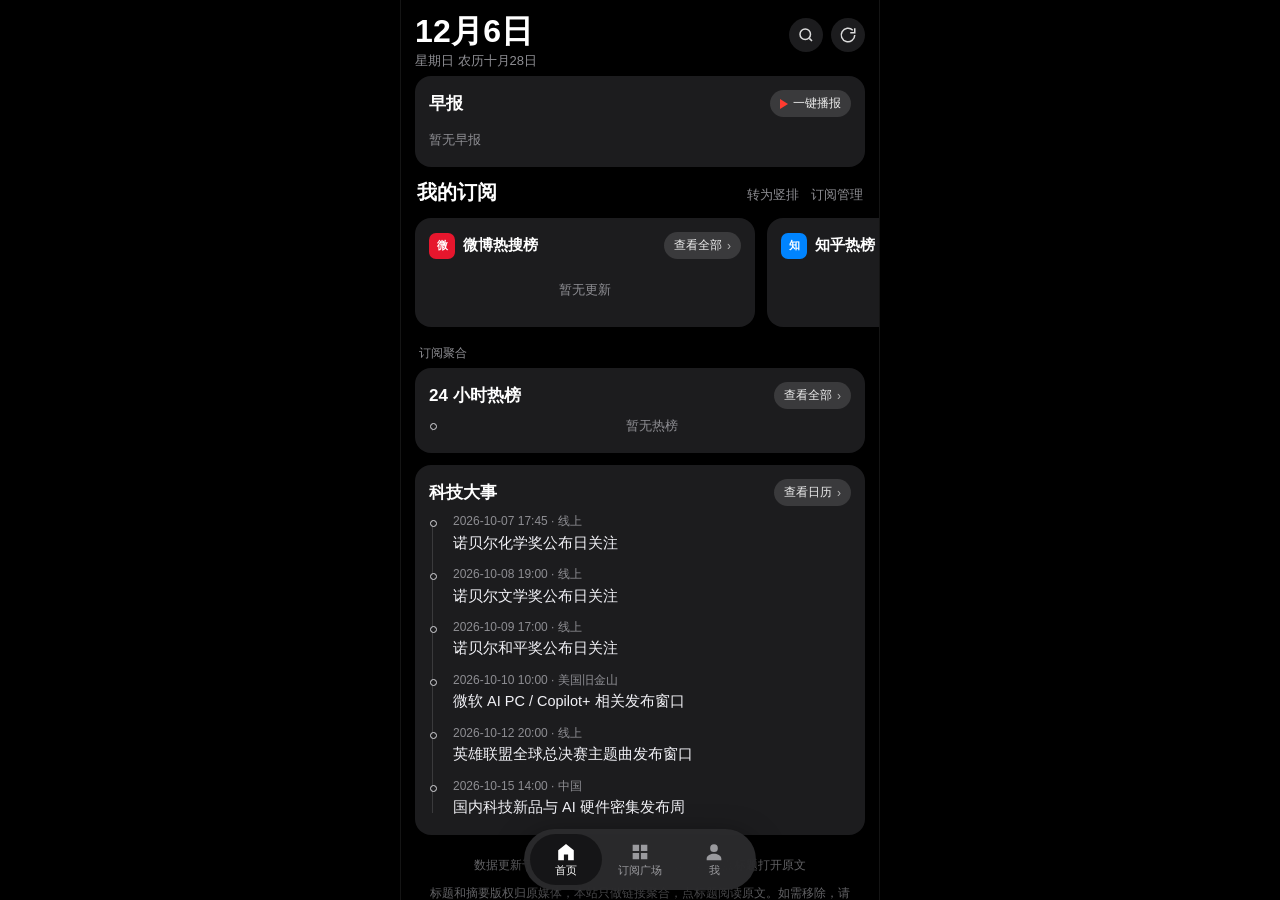
==== commit cc7a8636: "数据刷新 2026-11-27 18:58" ====
--- a/standalone.html
+++ b/standalone.html
@@ -986,7 +986,7 @@
     </div>
   </div>
 <script>
-window.INLINE_DATA = {"updatedAt":"2026-11-27T02:16:13.454Z","updatedAtLabel":"2026/11/27 10:16:27","morning":[{"title":"中国十大最宜居城市","summary":"当前热度 252万。","url":"https://s.weibo.com/weibo?q=%E4%B8%AD%E5%9B%BD%E5%8D%81%E5%A4%A7%E6%9C%80%E5%AE%9C%E5%B1%85%E5%9F%8E%E5%B8%82","hot":"252万","fetchedAt":"2026-11-27T02:16:13.454Z","minsAgo":1,"tags":["综合","微博热搜榜"],"sourceId":"weibo_hot","sourceName":"微博热搜榜"},{"title":"政府机关带头过紧日子","summary":"当前热度 158万。","url":"https://s.weibo.com/weibo?q=%E6%94%BF%E5%BA%9C%E6%9C%BA%E5%85%B3%E5%B8%A6%E5%A4%B4%E8%BF%87%E7%B4%A7%E6%97%A5%E5%AD%90","hot":"158万","fetchedAt":"2026-11-27T02:16:13.454Z","minsAgo":4,"tags":["综合","微博热搜榜"],"sourceId":"weibo_hot","sourceName":"微博热搜榜"},{"title":"从5到24看载人航天之路","summary":"当前热度 128万。","url":"https://s.weibo.com/weibo?q=%E4%BB%8E5%E5%88%B024%E7%9C%8B%E8%BD%BD%E4%BA%BA%E8%88%AA%E5%A4%A9%E4%B9%8B%E8%B7%AF","hot":"128万","fetchedAt":"2026-11-26T08:32:40.996Z","minsAgo":7,"tags":["综合","微博热搜榜"],"sourceId":"weibo_hot","sourceName":"微博热搜榜"},{"title":"巴基斯坦航天员随神舟二十四号进驻「天宫」，是否预示着美国、日本或者其他国家航天员今后可能也可以？","summary":"当前热度 815 万。","url":"https://www.zhihu.com/question/2108915782302421410","hot":"815 万","fetchedAt":"2026-11-27T02:16:13.454Z","minsAgo":1,"tags":["综合","知乎"],"sourceId":"zhihu_hot","sourceName":"知乎热榜"},{"title":"U17 世界杯男足小组赛，中国 U17 男足 8-0 斐济 U17 男足，如何评价本场比赛？","summary":"当前热度 414 万。","url":"https://www.zhihu.com/question/2109332098678879742","hot":"414 万","fetchedAt":"2026-11-26T19:07:10.249Z","minsAgo":4,"tags":["综合","知乎"],"sourceId":"zhihu_hot","sourceName":"知乎热榜"},{"title":"东北人好像比别的地方更痴迷于始祖鸟、可隆、迪桑特这些高价低性价比运动服饰，为什么会这样？","summary":"当前热度 302 万。","url":"https://www.zhihu.com/question/2107954937695163825","hot":"302 万","fetchedAt":"2026-11-27T02:16:13.454Z","minsAgo":7,"tags":["综合","知乎"],"sourceId":"zhihu_hot","sourceName":"知乎热榜"},{"title":"今起电视开机广告没了","summary":"当前热度 1599.8万。","url":"https://so.toutiao.com/search?keyword=%23%E4%BB%8A%E8%B5%B7%E7%94%B5%E8%A7%86%E5%BC%80%E6%9C%BA%E5%B9%BF%E5%91%8A%E6%B2%A1%E4%BA%86%23","hot":"1599.8万","fetchedAt":"2026-11-27T02:16:13.454Z","minsAgo":1,"tags":["综合","今日头条"],"sourceId":"toutiao_hot","sourceName":"今日头条热榜"},{"title":"周琦肘击对手被驱逐","summary":"当前热度 1447.6万。","url":"https://so.toutiao.com/search?keyword=%23%E5%91%A8%E7%90%A6%E8%82%98%E5%87%BB%E5%AF%B9%E6%89%8B%E8%A2%AB%E9%A9%B1%E9%80%90%23","hot":"1447.6万","fetchedAt":"2026-11-27T02:16:13.454Z","minsAgo":4,"tags":["综合","今日头条"],"sourceId":"toutiao_hot","sourceName":"今日头条热榜"},{"title":"延时看神舟二十四号与绚烂朝霞同框","summary":"当前热度 1309.8万。","url":"https://so.toutiao.com/search?keyword=%23%E5%BB%B6%E6%97%B6%E7%9C%8B%E7%A5%9E%E8%88%9F%E4%BA%8C%E5%8D%81%E5%9B%9B%E5%8F%B7%E4%B8%8E%E7%BB%9A%E7%83%82%E6%9C%9D%E9%9C%9E%E5%90%8C%E6%A1%86%23","hot":"1309.8万","fetchedAt":"2026-11-27T02:16:13.454Z","minsAgo":7,"tags":["综合","今日头条"],"sourceId":"toutiao_hot","sourceName":"今日头条热榜"},{"title":"格力电器董明珠、长城汽车魏建军痛斥恶意挖人：培养 10 多年的人才被轻易挖走，对企业是严重损失","summary":"当前热度 315评。","url":"https://m.ithome.com/html/1032937.htm","hot":"315评","fetchedAt":"2026-11-26T19:07:10.249Z","minsAgo":1,"tags":["科技","IT之家"],"sourceId":"ithome_daily","sourceName":"IT之家日榜"}],"timeline":[{"title":"中国十大最宜居城市","summary":"当前热度 252万。","url":"https://s.weibo.com/weibo?q=%E4%B8%AD%E5%9B%BD%E5%8D%81%E5%A4%A7%E6%9C%80%E5%AE%9C%E5%B1%85%E5%9F%8E%E5%B8%82","hot":"252万","fetchedAt":"2026-11-27T02:16:13.454Z","minsAgo":1,"tags":["综合","微博热搜榜"],"sourceId":"weibo_hot","sourceName":"微博热搜榜"},{"title":"巴基斯坦航天员随神舟二十四号进驻「天宫」，是否预示着美国、日本或者其他国家航天员今后可能也可以？","summary":"当前热度 815 万。","url":"https://www.zhihu.com/question/2108915782302421410","hot":"815 万","fetchedAt":"2026-11-27T02:16:13.454Z","minsAgo":1,"tags":["综合","知乎"],"sourceId":"zhihu_hot","sourceName":"知乎热榜"},{"title":"“冰箱都装不下了！”妻子举报丈夫非法猎捕野生动物，民警发现野鸡、斑鸠、竹鸡等36只野生动物，丈夫已被取保候审。（人民日报记者 宋豪新）@大英警方 @四川日报","summary":"当前热度 人民日报。","url":"https://www.douyin.com/video/7712330557698362667","hot":"人民日报","fetchedAt":"2026-11-27T02:16:13.454Z","minsAgo":1,"tags":["娱乐","抖音"],"sourceId":"douyin_hot","sourceName":"抖音热榜"},{"title":"今起电视开机广告没了","summary":"当前热度 1599.8万。","url":"https://so.toutiao.com/search?keyword=%23%E4%BB%8A%E8%B5%B7%E7%94%B5%E8%A7%86%E5%BC%80%E6%9C%BA%E5%B9%BF%E5%91%8A%E6%B2%A1%E4%BA%86%23","hot":"1599.8万","fetchedAt":"2026-11-27T02:16:13.454Z","minsAgo":1,"tags":["综合","今日头条"],"sourceId":"toutiao_hot","sourceName":"今日头条热榜"},{"title":"北大教师右眼被注入工业气体获赔388万：法院顶格适用惩罚性赔偿","summary":"","url":"https://www.thepaper.cn/newsDetail_forward_34563677","fetchedAt":"2026-11-26T19:07:10.249Z","minsAgo":1,"tags":["综合","澎湃新闻"],"sourceId":"thepaper_hot","sourceName":"澎湃新闻热榜"},{"title":"格力电器董明珠、长城汽车魏建军痛斥恶意挖人：培养 10 多年的人才被轻易挖走，对企业是严重损失","summary":"当前热度 315评。","url":"https://m.ithome.com/html/1032937.htm","hot":"315评","fetchedAt":"2026-11-26T19:07:10.249Z","minsAgo":1,"tags":["科技","IT之家"],"sourceId":"ithome_daily","sourceName":"IT之家日榜"},{"title":"【火影十一年 神临时刻】漩涡鸣人[阳之力]即将登场！","summary":"当前热度 573.4万。","url":"https://www.bilibili.com/video/av117669000909247/","hot":"573.4万","fetchedAt":"2026-11-26T08:32:40.996Z","minsAgo":1,"tags":["娱乐","Bilibili"],"sourceId":"bilibili_hot","sourceName":"Bilibili热门"},{"title":"苹果最终确认！向每位用户最高赔 637 元","summary":"当前热度 10.0万。","url":"https://mp.weixin.qq.com/s?__biz=MzIxNjQzNTM5Mw==&mid=2247507218&idx=1&sn=b5ddaa09e4995ef5b014061de1bb5613#rd","hot":"10.0万","fetchedAt":"2026-11-26T08:32:40.996Z","minsAgo":1,"tags":["科技","微信科技"],"sourceId":"weixin_tech","sourceName":"微信科技热门"},{"title":"Anthropic CEO长文刷屏，超级智能时代的桌面APP来了","summary":"","url":"https://www.36kr.com/p/4085949016746627","fetchedAt":"2026-11-26T19:07:10.249Z","minsAgo":1,"tags":["科技","36氪"],"sourceId":"kr36","sourceName":"36氪热门"},{"title":"我最近听到最有水平的两句话","summary":"当前热度 78.0万。","url":"https://www.huxiu.com/article/4907013.html","hot":"78.0万","fetchedAt":"2026-11-27T02:16:13.454Z","minsAgo":1,"tags":["科技","虎嗅"],"sourceId":"huxiu","sourceName":"虎嗅精选"},{"title":"派评 | 近期值得关注的 App","summary":"当前热度 少数派编辑部。","url":"https://sspai.com/post/119438","hot":"少数派编辑部","fetchedAt":"2026-11-26T19:07:10.249Z","minsAgo":1,"tags":["科技","少数派"],"sourceId":"sspai","sourceName":"少数派"},{"title":"沃什：美联储正为三种AI影响制定预案，若泡沫破裂，或引发股市走弱并拖累经济与就业","summary":"当前热度 16.2万。","url":"https://wallstreetcn.com/articles/3786043","hot":"16.2万","fetchedAt":"2026-11-26T08:32:40.996Z","minsAgo":1,"tags":["财经","华尔街见闻"],"sourceId":"wallstreet","sourceName":"华尔街见闻"},{"title":"日本拟于明年秋季选定“副首都”，有何考量？哪个城市最有希望？","summary":"当前热度 之乎者也小鱼儿。","url":"https://new.qq.com/rain/a/20261126Q053MV00","hot":"之乎者也小鱼儿","fetchedAt":"2026-11-26T08:32:40.996Z","minsAgo":1,"tags":["综合","腾讯新闻"],"sourceId":"tencent_hot","sourceName":"腾讯新闻热门"},{"title":"可能的爱","summary":"当前热度 8。","url":"https://movie.douban.com/subject/36847425/","hot":"8","fetchedAt":"2026-11-27T02:16:13.454Z","minsAgo":1,"tags":["娱乐","豆瓣电影"],"sourceId":"douban_movie","sourceName":"豆瓣电影周榜"},{"title":"展现公道正义 彰显大国担当","summary":"当前热度 790.4万。","url":"https://www.baidu.com/s?wd=%E5%B1%95%E7%8E%B0%E5%85%AC%E9%81%93%E6%AD%A3%E4%B9%89+%E5%BD%B0%E6%98%BE%E5%A4%A7%E5%9B%BD%E6%8B%85%E5%BD%93","hot":"790.4万","fetchedAt":"2026-11-26T08:32:40.996Z","minsAgo":1,"tags":["综合","百度热搜"],"sourceId":"baidu_hot","sourceName":"百度热搜"},{"title":"东方港湾：中国股市值得更强信心","summary":"","url":"https://www.yicai.com/news/103448974.html","fetchedAt":"2026-11-27T02:16:13.454Z","minsAgo":1,"tags":["财经","第一财经"],"sourceId":"yicai","sourceName":"第一财经"},{"title":"GTA6破解移植进度飞速","summary":"当前热度 214.8W实时讨论。","url":"http://tieba.baidu.com/hottopic/browse/hottopic?topic_id=28370332&topic_name=GTA6%E7%A0%B4%E8%A7%A3%E7%A7%BB%E6%A4%8D%E8%BF%9B%E5%BA%A6%E9%A3%9E%E9%80%9F","hot":"214.8W实时讨论","fetchedAt":"2026-11-27T02:16:13.454Z","minsAgo":1,"tags":["娱乐","贴吧热议"],"sourceId":"tieba_hot","sourceName":"贴吧热议"},{"title":"产品经理的日常 11月26日","summary":"","url":"https://m.okjike.com/originalPosts/6b082d54136b2761c612c76e","fetchedAt":"2026-11-26T19:07:10.249Z","minsAgo":1,"tags":["科技","即刻"],"sourceId":"jike","sourceName":"即刻精选"},{"title":"微星推出 MAG OLED 271QEX24 显示器：250nits SDR 亮度，2.5 倍耐刮","summary":"微星 (MSI) 现已在其官网上线 MAG OLED 271QEX24 显示器。这一型号仍基于三星显示 27\" QHD 240Hz 平价 QD-OLED 面板，但规格属性有所改善。","url":"https://www.ithome.com/1/033/199.htm","publishedAt":"2026-11-27T02:12:35.000Z","fetchedAt":"2026-11-27T02:16:13.454Z","minsAgo":3,"tags":["科技","IT之家快讯"],"sourceId":"ithome_flash","sourceName":"IT之家快讯"},{"title":"政府机关带头过紧日子","summary":"当前热度 158万。","url":"https://s.weibo.com/weibo?q=%E6%94%BF%E5%BA%9C%E6%9C%BA%E5%85%B3%E5%B8%A6%E5%A4%B4%E8%BF%87%E7%B4%A7%E6%97%A5%E5%AD%90","hot":"158万","fetchedAt":"2026-11-27T02:16:13.454Z","minsAgo":4,"tags":["综合","微博热搜榜"],"sourceId":"weibo_hot","sourceName":"微博热搜榜"},{"title":"U17 世界杯男足小组赛，中国 U17 男足 8-0 斐济 U17 男足，如何评价本场比赛？","summary":"当前热度 414 万。","url":"https://www.zhihu.com/question/2109332098678879742","hot":"414 万","fetchedAt":"2026-11-26T19:07:10.249Z","minsAgo":4,"tags":["综合","知乎"],"sourceId":"zhihu_hot","sourceName":"知乎热榜"},{"title":"大理","summary":"当前热度 杨颖angelababy。","url":"https://www.douyin.com/video/7712104155250707818","hot":"杨颖angelababy","fetchedAt":"2026-11-27T02:16:13.454Z","minsAgo":4,"tags":["娱乐","抖音"],"sourceId":"douyin_hot","sourceName":"抖音热榜"},{"title":"周琦肘击对手被驱逐","summary":"当前热度 1447.6万。","url":"https://so.toutiao.com/search?keyword=%23%E5%91%A8%E7%90%A6%E8%82%98%E5%87%BB%E5%AF%B9%E6%89%8B%E8%A2%AB%E9%A9%B1%E9%80%90%23","hot":"1447.6万","fetchedAt":"2026-11-27T02:16:13.454Z","minsAgo":4,"tags":["综合","今日头条"],"sourceId":"toutiao_hot","sourceName":"今日头条热榜"},{"title":"适时开展6G网络建设、推动制定电信法，新一代通信网建设实施方案有哪些亮点？","summary":"","url":"https://www.thepaper.cn/newsDetail_forward_34566582","fetchedAt":"2026-11-27T02:16:13.454Z","minsAgo":4,"tags":["综合","澎湃新闻"],"sourceId":"thepaper_hot","sourceName":"澎湃新闻热榜"},{"title":"过场动画已达 30FPS！民间移植 PC 版《GTA6》游戏突飞猛进，两天从 2FPS 提升到 30FPS","summary":"当前热度 135评。","url":"https://m.ithome.com/html/1032744.htm","hot":"135评","fetchedAt":"2026-11-26T19:07:10.249Z","minsAgo":4,"tags":["科技","IT之家"],"sourceId":"ithome_daily","sourceName":"IT之家日榜"},{"title":"“别人过得好 你就要扣自己的分吗”","summary":"当前热度 418.2万。","url":"https://www.bilibili.com/video/av117663481207183/","hot":"418.2万","fetchedAt":"2026-11-26T08:32:40.996Z","minsAgo":4,"tags":["娱乐","Bilibili"],"sourceId":"bilibili_hot","sourceName":"Bilibili热门"},{"title":"恭喜当年办了ETC的车主","summary":"当前热度 10.0万。","url":"https://mp.weixin.qq.com/s?__biz=MzYyMTgyMTQ0MA==&mid=2247485786&idx=1&sn=ba79dc5d680ac9de53538141a2773856#rd","hot":"10.0万","fetchedAt":"2026-11-26T08:32:40.996Z","minsAgo":4,"tags":["科技","微信科技"],"sourceId":"weixin_tech","sourceName":"微信科技热门"},{"title":"GPT-6 Astra或已发现大一统理论？斯坦福物理论文引热议","summary":"","url":"https://www.36kr.com/p/4086372097206921","fetchedAt":"2026-11-26T19:07:10.249Z","minsAgo":4,"tags":["科技","36氪"],"sourceId":"kr36","sourceName":"36氪热门"},{"title":"黄仁勋杀回来了，英伟达却回不去了","summary":"当前热度 64.3万。","url":"https://www.huxiu.com/article/4907867.html","hot":"64.3万","fetchedAt":"2026-11-26T08:32:40.996Z","minsAgo":4,"tags":["科技","虎嗅"],"sourceId":"huxiu","sourceName":"虎嗅精选"},{"title":"养鱼更省心，造景更自由：米家智能鱼缸 2 Pro 体验","summary":"当前热度 ElijahLee。","url":"https://sspai.com/post/119023","hot":"ElijahLee","fetchedAt":"2026-11-26T19:07:10.249Z","minsAgo":4,"tags":["科技","少数派"],"sourceId":"sspai","sourceName":"少数派"},{"title":"华尔街见闻早餐FM-Radio | 2026年11月17日","summary":"当前热度 10.1万。","url":"https://wallstreetcn.com/articles/3786055","hot":"10.1万","fetchedAt":"2026-11-26T08:32:40.996Z","minsAgo":4,"tags":["财经","华尔街见闻"],"sourceId":"wallstreet","sourceName":"华尔街见闻"},{"title":"疑似17岁少年驾车撞亡两名骑行者，逝者家属称司机涉嫌醉驾逃逸，车上4人弃车离开，涉事司机可能要负什么责任？同车人要担责吗？","summary":"当前热度 木糠。","url":"https://new.qq.com/rain/a/20261125Q0GIGZ00","hot":"木糠","fetchedAt":"2026-11-26T08:32:40.996Z","minsAgo":4,"tags":["综合","腾讯新闻"],"sourceId":"tencent_hot","sourceName":"腾讯新闻热门"},{"title":"黑球","summary":"当前热度 8。","url":"https://movie.douban.com/subject/37215318/","hot":"8","fetchedAt":"2026-11-27T02:16:13.454Z","minsAgo":4,"tags":["娱乐","豆瓣电影"],"sourceId":"douban_movie","sourceName":"豆瓣电影周榜"},{"title":"今晚国内油价下调","summary":"当前热度 780.9万。","url":"https://www.baidu.com/s?wd=%E4%BB%8A%E6%99%9A%E5%9B%BD%E5%86%85%E6%B2%B9%E4%BB%B7%E4%B8%8B%E8%B0%83","hot":"780.9万","fetchedAt":"2026-11-26T08:32:40.996Z","minsAgo":4,"tags":["综合","百度热搜"],"sourceId":"baidu_hot","sourceName":"百度热搜"},{"title":"陈吉宁涉嫌严重违纪违法正接受中央纪委国家监委审查调查","summary":"","url":"https://www.yicai.com/news/103452561.html","fetchedAt":"2026-11-26T08:32:40.996Z","minsAgo":4,"tags":["财经","第一财经"],"sourceId":"yicai","sourceName":"第一财经"},{"title":"知名UP主瓶子君官宣结婚","summary":"当前热度 171.5W实时讨论。","url":"http://tieba.baidu.com/hottopic/browse/hottopic?topic_id=28370324&topic_name=%E7%9F%A5%E5%90%8DUP%E4%B8%BB%E7%93%B6%E5%AD%90%E5%90%9B%E5%AE%98%E5%AE%A3%E7%BB%93%E5%A9%9A","hot":"171.5W实时讨论","fetchedAt":"2026-11-26T19:07:10.249Z","minsAgo":4,"tags":["娱乐","贴吧热议"],"sourceId":"tieba_hot","sourceName":"贴吧热议"},{"title":"产品经理的日常 11月26日","summary":"","url":"https://m.okjike.com/originalPosts/6b0817ad38389f5993f5d535","fetchedAt":"2026-11-26T19:07:10.249Z","minsAgo":4,"tags":["科技","即刻"],"sourceId":"jike","sourceName":"即刻精选"},{"title":"2027 款岚图泰山开启预售：120 度宁德时代三元锂电池，43.99 万元","summary":"IT之家 11 月 27 日现场消息，2027 款岚图泰山今日开启预售，只有一个版本可选，预售价 43.99 万元。新车将在 12 月上旬正式发售并同步开启交付。","url":"https://www.ithome.com/1/033/198.htm","publishedAt":"2026-11-27T02:10:22.000Z","fetchedAt":"2026-11-27T02:16:13.454Z","minsAgo":5,"tags":["科技","IT之家快讯"],"sourceId":"ithome_flash","sourceName":"IT之家快讯"},{"title":"2027 年小鹏 5 款全球车型将登陆海外市场：出海不是性价比品牌，稳稳占住中高端市场","summary":"IT之家 11 月 27 日现场消息，在今日的 2026 广州国际车展上，小鹏汽车宣布， 2027 年小鹏 5 款全球车型将登陆海外市场 ，小鹏 P7 车型也将于 2027 年第二季度登陆欧洲市场。","url":"https://www.ithome.com/1/033/197.htm","publishedAt":"2026-11-27T02:10:07.000Z","fetchedAt":"2026-11-27T02:16:13.454Z","minsAgo":6,"tags":["科技","IT之家快讯"],"sourceId":"ithome_flash","sourceName":"IT之家快讯"},{"title":"从5到24看载人航天之路","summary":"当前热度 128万。","url":"https://s.weibo.com/weibo?q=%E4%BB%8E5%E5%88%B024%E7%9C%8B%E8%BD%BD%E4%BA%BA%E8%88%AA%E5%A4%A9%E4%B9%8B%E8%B7%AF","hot":"128万","fetchedAt":"2026-11-26T08:32:40.996Z","minsAgo":7,"tags":["综合","微博热搜榜"],"sourceId":"weibo_hot","sourceName":"微博热搜榜"}],"techEvents":[{"time":"2026-10-07 17:45","place":"线上","title":"诺贝尔化学奖公布日关注"},{"time":"2026-10-08 19:00","place":"线上","title":"诺贝尔文学奖公布日关注"},{"time":"2026-10-09 17:00","place":"线上","title":"诺贝尔和平奖公布日关注"},{"time":"2026-10-10 10:00","place":"美国旧金山","title":"微软 AI PC / Copilot+ 相关发布窗口"},{"time":"2026-10-12 20:00","place":"线上","title":"英雄联盟全球总决赛主题曲发布窗口"},{"time":"2026-10-15 14:00","place":"中国","title":"国内科技新品与 AI 硬件密集发布周"}],"sources":[{"id":"weibo_hot","name":"微博热搜榜","cat":"综合","color":"#e6162d","icon":"微","defaultOn":true,"live":true,"status":"ok","updatedAt":"2026-11-27T02:16:13.454Z","todayCount":10,"items":[{"title":"中国十大最宜居城市","summary":"当前热度 252万。","url":"https://s.weibo.com/weibo?q=%E4%B8%AD%E5%9B%BD%E5%8D%81%E5%A4%A7%E6%9C%80%E5%AE%9C%E5%B1%85%E5%9F%8E%E5%B8%82","hot":"252万","fetchedAt":"2026-11-27T02:16:13.454Z","minsAgo":1,"tags":["综合","微博热搜榜"]},{"title":"政府机关带头过紧日子","summary":"当前热度 158万。","url":"https://s.weibo.com/weibo?q=%E6%94%BF%E5%BA%9C%E6%9C%BA%E5%85%B3%E5%B8%A6%E5%A4%B4%E8%BF%87%E7%B4%A7%E6%97%A5%E5%AD%90","hot":"158万","fetchedAt":"2026-11-27T02:16:13.454Z","minsAgo":4,"tags":["综合","微博热搜榜"]},{"title":"从5到24看载人航天之路","summary":"当前热度 128万。","url":"https://s.weibo.com/weibo?q=%E4%BB%8E5%E5%88%B024%E7%9C%8B%E8%BD%BD%E4%BA%BA%E8%88%AA%E5%A4%A9%E4%B9%8B%E8%B7%AF","hot":"128万","fetchedAt":"2026-11-26T08:32:40.996Z","minsAgo":7,"tags":["综合","微博热搜榜"]},{"title":"问界新M7亮相广州车展","summary":"当前热度 119万。","url":"https://s.weibo.com/weibo?q=%E9%97%AE%E7%95%8C%E6%96%B0M7%E4%BA%AE%E7%9B%B8%E5%B9%BF%E5%B7%9E%E8%BD%A6%E5%B1%95","hot":"119万","fetchedAt":"2026-11-27T02:16:13.454Z","minsAgo":10,"tags":["综合","微博热搜榜"]},{"title":"三只松鼠致歉声明","summary":"当前热度 104万。","url":"https://s.weibo.com/weibo?q=%E4%B8%89%E5%8F%AA%E6%9D%BE%E9%BC%A0%E8%87%B4%E6%AD%89%E5%A3%B0%E6%98%8E","hot":"104万","fetchedAt":"2026-11-26T19:07:10.249Z","minsAgo":13,"tags":["综合","微博热搜榜"]},{"title":"黄金重大变化","summary":"当前热度 64万。","url":"https://s.weibo.com/weibo?q=%E9%BB%84%E9%87%91%E9%87%8D%E5%A4%A7%E5%8F%98%E5%8C%96","hot":"64万","fetchedAt":"2026-11-27T02:16:13.454Z","minsAgo":16,"tags":["综合","微博热搜榜"]},{"title":"中国男篮曾98比10胜沙特","summary":"当前热度 59万。","url":"https://s.weibo.com/weibo?q=%E4%B8%AD%E5%9B%BD%E7%94%B7%E7%AF%AE%E6%9B%BE98%E6%AF%9410%E8%83%9C%E6%B2%99%E7%89%B9","hot":"59万","fetchedAt":"2026-11-27T02:16:13.454Z","minsAgo":19,"tags":["综合","微博热搜榜"]},{"title":"入冬仪式感是第一桶炸鸡给的","summary":"当前热度 47万。","url":"https://s.weibo.com/weibo?q=%E5%85%A5%E5%86%AC%E4%BB%AA%E5%BC%8F%E6%84%9F%E6%98%AF%E7%AC%AC%E4%B8%80%E6%A1%B6%E7%82%B8%E9%B8%A1%E7%BB%99%E7%9A%84","hot":"47万","fetchedAt":"2026-11-27T02:16:13.454Z","minsAgo":22,"tags":["综合","微博热搜榜"]},{"title":"全球首个乙肝治愈新药中国获批","summary":"当前热度 40万。","url":"https://s.weibo.com/weibo?q=%E5%85%A8%E7%90%83%E9%A6%96%E4%B8%AA%E4%B9%99%E8%82%9D%E6%B2%BB%E6%84%88%E6%96%B0%E8%8D%AF%E4%B8%AD%E5%9B%BD%E8%8E%B7%E6%89%B9","hot":"40万","fetchedAt":"2026-11-27T02:16:13.454Z","minsAgo":25,"tags":["综合","微博热搜榜"]},{"title":"上海百亿养老集资骗局股东潜逃海外","summary":"当前热度 27万。","url":"https://s.weibo.com/weibo?q=%E4%B8%8A%E6%B5%B7%E7%99%BE%E4%BA%BF%E5%85%BB%E8%80%81%E9%9B%86%E8%B5%84%E9%AA%97%E5%B1%80%E8%82%A1%E4%B8%9C%E6%BD%9C%E9%80%83%E6%B5%B7%E5%A4%96","hot":"27万","fetchedAt":"2026-11-27T02:16:13.454Z","minsAgo":28,"tags":["综合","微博热搜榜"]}]},{"id":"zhihu_hot","name":"知乎热榜","cat":"综合","color":"#0084ff","icon":"知","defaultOn":true,"live":true,"status":"ok","updatedAt":"2026-11-27T02:16:13.454Z","todayCount":10,"items":[{"title":"巴基斯坦航天员随神舟二十四号进驻「天宫」，是否预示着美国、日本或者其他国家航天员今后可能也可以？","summary":"当前热度 815 万。","url":"https://www.zhihu.com/question/2108915782302421410","hot":"815 万","fetchedAt":"2026-11-27T02:16:13.454Z","minsAgo":1,"tags":["综合","知乎"]},{"title":"U17 世界杯男足小组赛，中国 U17 男足 8-0 斐济 U17 男足，如何评价本场比赛？","summary":"当前热度 414 万。","url":"https://www.zhihu.com/question/2109332098678879742","hot":"414 万","fetchedAt":"2026-11-26T19:07:10.249Z","minsAgo":4,"tags":["综合","知乎"]},{"title":"东北人好像比别的地方更痴迷于始祖鸟、可隆、迪桑特这些高价低性价比运动服饰，为什么会这样？","summary":"当前热度 302 万。","url":"https://www.zhihu.com/question/2107954937695163825","hot":"302 万","fetchedAt":"2026-11-27T02:16:13.454Z","minsAgo":7,"tags":["综合","知乎"]},{"title":"如何看待寰球华人「中国梦·深圳杯」诗词楹联征稿一等奖《念奴娇·华为前董事长孙亚芳颂》？","summary":"当前热度 243 万。","url":"https://www.zhihu.com/question/2108646975482454437","hot":"243 万","fetchedAt":"2026-11-27T02:16:13.454Z","minsAgo":10,"tags":["综合","知乎"]},{"title":"沈阳最帅保洁大叔宣布辞职，如何评价他的选择？他接下来可能会去干什么？","summary":"当前热度 208 万。","url":"https://www.zhihu.com/question/2109025597510739022","hot":"208 万","fetchedAt":"2026-11-27T02:16:13.454Z","minsAgo":13,"tags":["综合","知乎"]},{"title":"三只松鼠就「员工宿舍环境脏乱差」致歉，称立即进行转移安置，怎样看待这一回应？员工权益该如何保障？","summary":"当前热度 173 万。","url":"https://www.zhihu.com/question/2109391750410276978","hot":"173 万","fetchedAt":"2026-11-27T02:16:13.454Z","minsAgo":16,"tags":["综合","知乎"]},{"title":"如何评价 DeepSeek 网页和 App 端开始展示消耗额度？","summary":"当前热度 171 万。","url":"https://www.zhihu.com/question/2109411707877695723","hot":"171 万","fetchedAt":"2026-11-27T02:16:13.454Z","minsAgo":19,"tags":["综合","知乎"]},{"title":"腾讯元宝被曝大裁员，不少加班一年的员工仍以「背星」绩效为由被裁，此类操作是否合规？","summary":"当前热度 164 万。","url":"https://www.zhihu.com/question/2109350965136705198","hot":"164 万","fetchedAt":"2026-11-27T02:16:13.454Z","minsAgo":22,"tags":["综合","知乎"]},{"title":"斯坦福学者与 AI 提出引力理论与量子力学统一的新理论，如何理解该事件？","summary":"当前热度 158 万。","url":"https://www.zhihu.com/question/2109335761182876043","hot":"158 万","fetchedAt":"2026-11-27T02:16:13.454Z","minsAgo":25,"tags":["综合","知乎"]},{"title":"睡虎地秦简中记录了大量基层小吏的日常工作，先秦普通官吏的一天，到底和我们想象中有多大差距？","summary":"当前热度 151 万。","url":"https://www.zhihu.com/question/2037220265193640512","hot":"151 万","fetchedAt":"2026-11-27T02:16:13.454Z","minsAgo":28,"tags":["综合","知乎"]}]},{"id":"douyin_hot","name":"抖音热榜","cat":"娱乐","color":"#111111","icon":"抖","defaultOn":false,"live":true,"status":"ok","updatedAt":"2026-11-27T02:16:13.454Z","todayCount":10,"items":[{"title":"“冰箱都装不下了！”妻子举报丈夫非法猎捕野生动物，民警发现野鸡、斑鸠、竹鸡等36只野生动物，丈夫已被取保候审。（人民日报记者 宋豪新）@大英警方 @四川日报","summary":"当前热度 人民日报。","url":"https://www.douyin.com/video/7712330557698362667","hot":"人民日报","fetchedAt":"2026-11-27T02:16:13.454Z","minsAgo":1,"tags":["娱乐","抖音"]},{"title":"大理","summary":"当前热度 杨颖angelababy。","url":"https://www.douyin.com/video/7712104155250707818","hot":"杨颖angelababy","fetchedAt":"2026-11-27T02:16:13.454Z","minsAgo":4,"tags":["娱乐","抖音"]},{"title":"#跳投哥葱油饼 #迈克尔油饼 #致敬平安守护者 #抚顺消防 吓我一跳 我还以为安全检查呢😂","summary":"当前热度 跳投哥葱油饼。","url":"https://www.douyin.com/video/7712294872489777819","hot":"跳投哥葱油饼","fetchedAt":"2026-11-27T02:16:13.454Z","minsAgo":7,"tags":["娱乐","抖音"]},{"title":"这项目，本王投了！ #精神状态belike #低精力#好家请就位 #超能演剧场2026","summary":"当前热度 王七叶。","url":"https://www.douyin.com/video/7711650599343142585","hot":"王七叶","fetchedAt":"2026-11-26T19:07:10.249Z","minsAgo":10,"tags":["娱乐","抖音"]},{"title":"“女篮文班亚马：谁敢欺负我队友”#篮球🏀 #篮球摄手虎 #曹熙琛 #全国青少年u系列篮球联赛 #全国u14青少年篮球联赛","summary":"当前热度 篮球摄手虎。","url":"https://www.douyin.com/video/7712331448292272207","hot":"篮球摄手虎","fetchedAt":"2026-11-27T02:16:13.454Z","minsAgo":13,"tags":["娱乐","抖音"]},{"title":"饭店的寒假工，工资5000包括啥？#豆包工作  #自从我开始用豆包工作","summary":"当前热度 周小闹。","url":"https://www.douyin.com/video/7711688417125955314","hot":"周小闹","fetchedAt":"2026-11-26T08:32:40.996Z","minsAgo":16,"tags":["娱乐","抖音"]},{"title":"没有人能替代你 我的心永远为你跳动 #遗失的心跳 #段俊 #钢琴","summary":"当前热度 段俊。","url":"https://www.douyin.com/video/7711366494000580947","hot":"段俊","fetchedAt":"2026-11-26T08:32:40.996Z","minsAgo":19,"tags":["娱乐","抖音"]},{"title":"自信一点！你不是在追热点，是在创造热点！","summary":"当前热度 李蠕蠕。","url":"https://www.douyin.com/video/7711967359044705969","hot":"李蠕蠕","fetchedAt":"2026-11-27T02:16:13.454Z","minsAgo":22,"tags":["娱乐","抖音"]},{"title":"吃鱼了","summary":"当前热度 暴躁牛魔王。","url":"https://www.douyin.com/video/7712303222170097023","hot":"暴躁牛魔王","fetchedAt":"2026-11-27T02:16:13.454Z","minsAgo":25,"tags":["娱乐","抖音"]},{"title":"跟普信男相亲！#搞笑 #人夫界最严厉的父亲 #人夫感穿搭 #爱他就送他海澜之家 #海澜之家夹克","summary":"当前热度 胡大央。","url":"https://www.douyin.com/video/7712020302788465387","hot":"胡大央","fetchedAt":"2026-11-27T02:16:13.454Z","minsAgo":28,"tags":["娱乐","抖音"]}]},{"id":"toutiao_hot","name":"今日头条热榜","cat":"综合","color":"#f04142","icon":"头","defaultOn":true,"live":true,"status":"ok","updatedAt":"2026-11-27T02:16:13.454Z","todayCount":10,"items":[{"title":"今起电视开机广告没了","summary":"当前热度 1599.8万。","url":"https://so.toutiao.com/search?keyword=%23%E4%BB%8A%E8%B5%B7%E7%94%B5%E8%A7%86%E5%BC%80%E6%9C%BA%E5%B9%BF%E5%91%8A%E6%B2%A1%E4%BA%86%23","hot":"1599.8万","fetchedAt":"2026-11-27T02:16:13.454Z","minsAgo":1,"tags":["综合","今日头条"]},{"title":"周琦肘击对手被驱逐","summary":"当前热度 1447.6万。","url":"https://so.toutiao.com/search?keyword=%23%E5%91%A8%E7%90%A6%E8%82%98%E5%87%BB%E5%AF%B9%E6%89%8B%E8%A2%AB%E9%A9%B1%E9%80%90%23","hot":"1447.6万","fetchedAt":"2026-11-27T02:16:13.454Z","minsAgo":4,"tags":["综合","今日头条"]},{"title":"延时看神舟二十四号与绚烂朝霞同框","summary":"当前热度 1309.8万。","url":"https://so.toutiao.com/search?keyword=%23%E5%BB%B6%E6%97%B6%E7%9C%8B%E7%A5%9E%E8%88%9F%E4%BA%8C%E5%8D%81%E5%9B%9B%E5%8F%B7%E4%B8%8E%E7%BB%9A%E7%83%82%E6%9C%9D%E9%9C%9E%E5%90%8C%E6%A1%86%23","hot":"1309.8万","fetchedAt":"2026-11-27T02:16:13.454Z","minsAgo":7,"tags":["综合","今日头条"]},{"title":"魏建军称汽车贬值速度太离谱","summary":"当前热度 1072.4万。","url":"https://so.toutiao.com/search?keyword=%23%E9%AD%8F%E5%BB%BA%E5%86%9B%E7%A7%B0%E6%B1%BD%E8%BD%A6%E8%B4%AC%E5%80%BC%E9%80%9F%E5%BA%A6%E5%A4%AA%E7%A6%BB%E8%B0%B1%23","hot":"1072.4万","fetchedAt":"2026-11-27T02:16:13.454Z","minsAgo":10,"tags":["综合","今日头条"]},{"title":"海康威视取消大小周遭员工抵制","summary":"当前热度 970.3万。","url":"https://so.toutiao.com/search?keyword=%23%E6%B5%B7%E5%BA%B7%E5%A8%81%E8%A7%86%E5%8F%96%E6%B6%88%E5%A4%A7%E5%B0%8F%E5%91%A8%E9%81%AD%E5%91%98%E5%B7%A5%E6%8A%B5%E5%88%B6%23","hot":"970.3万","fetchedAt":"2026-11-27T02:16:13.454Z","minsAgo":13,"tags":["综合","今日头条"]},{"title":"国民党要沈伯洋说清接受“美援”一事","summary":"当前热度 794.4万。","url":"https://so.toutiao.com/search?keyword=%23%E5%9B%BD%E6%B0%91%E5%85%9A%E8%A6%81%E6%B2%88%E4%BC%AF%E6%B4%8B%E8%AF%B4%E6%B8%85%E6%8E%A5%E5%8F%97%E2%80%9C%E7%BE%8E%E6%8F%B4%E2%80%9D%E4%B8%80%E4%BA%8B%23","hot":"794.4万","fetchedAt":"2026-11-27T02:16:13.454Z","minsAgo":16,"tags":["综合","今日头条"]},{"title":"中国男篮别再给解说员出难题了","summary":"当前热度 718.8万。","url":"https://so.toutiao.com/search?keyword=%23%E4%B8%AD%E5%9B%BD%E7%94%B7%E7%AF%AE%E5%88%AB%E5%86%8D%E7%BB%99%E8%A7%A3%E8%AF%B4%E5%91%98%E5%87%BA%E9%9A%BE%E9%A2%98%E4%BA%86%23","hot":"718.8万","fetchedAt":"2026-11-27T02:16:13.454Z","minsAgo":19,"tags":["综合","今日头条"]},{"title":"董明珠回应不招留学生争议","summary":"当前热度 650.4万。","url":"https://so.toutiao.com/search?keyword=%23%E8%91%A3%E6%98%8E%E7%8F%A0%E5%9B%9E%E5%BA%94%E4%B8%8D%E6%8B%9B%E7%95%99%E5%AD%A6%E7%94%9F%E4%BA%89%E8%AE%AE%23","hot":"650.4万","fetchedAt":"2026-11-26T19:07:10.249Z","minsAgo":22,"tags":["综合","今日头条"]},{"title":"U17国足8比0斐济","summary":"当前热度 532.5万。","url":"https://so.toutiao.com/search?keyword=%23U17%E5%9B%BD%E8%B6%B38%E6%AF%940%E6%96%90%E6%B5%8E%23","hot":"532.5万","fetchedAt":"2026-11-27T02:16:13.454Z","minsAgo":25,"tags":["综合","今日头条"]},{"title":"马斯克为何要让美国儿童成SpaceX股东","summary":"当前热度 481.9万。","url":"https://so.toutiao.com/search?keyword=%23%E9%A9%AC%E6%96%AF%E5%85%8B%E4%B8%BA%E4%BD%95%E8%A6%81%E8%AE%A9%E7%BE%8E%E5%9B%BD%E5%84%BF%E7%AB%A5%E6%88%90SpaceX%E8%82%A1%E4%B8%9C%23","hot":"481.9万","fetchedAt":"2026-11-27T02:16:13.454Z","minsAgo":28,"tags":["综合","今日头条"]}]},{"id":"thepaper_hot","name":"澎湃新闻热榜","cat":"综合","color":"#e60012","icon":"湃","defaultOn":false,"live":true,"status":"ok","updatedAt":"2026-11-27T02:16:13.454Z","todayCount":10,"items":[{"title":"北大教师右眼被注入工业气体获赔388万：法院顶格适用惩罚性赔偿","summary":"","url":"https://www.thepaper.cn/newsDetail_forward_34563677","fetchedAt":"2026-11-26T19:07:10.249Z","minsAgo":1,"tags":["综合","澎湃新闻"]},{"title":"适时开展6G网络建设、推动制定电信法，新一代通信网建设实施方案有哪些亮点？","summary":"","url":"https://www.thepaper.cn/newsDetail_forward_34566582","fetchedAt":"2026-11-27T02:16:13.454Z","minsAgo":4,"tags":["综合","澎湃新闻"]},{"title":"中国首例无线侵入式汉语脑机接口临床试验完成，让渐冻症患者“开口说话”","summary":"","url":"https://www.thepaper.cn/newsDetail_forward_34567525","fetchedAt":"2026-11-27T02:16:13.454Z","minsAgo":7,"tags":["综合","澎湃新闻"]},{"title":"言短意长｜让家长自我贬损的家庭教育，都要高度警惕","summary":"","url":"https://www.thepaper.cn/newsDetail_forward_34568217","fetchedAt":"2026-11-27T02:16:13.454Z","minsAgo":10,"tags":["综合","澎湃新闻"]},{"title":"周琦挥肘被驱逐，中国男篮80比82不敌沙特","summary":"","url":"https://www.thepaper.cn/newsDetail_forward_34568104","fetchedAt":"2026-11-27T02:16:13.454Z","minsAgo":13,"tags":["综合","澎湃新闻"]},{"title":"欧方将玉沙集团移出欧盟涉俄出口管制制裁清单，商务部：欢迎","summary":"","url":"https://www.thepaper.cn/newsDetail_forward_34563211","fetchedAt":"2026-11-26T08:32:40.996Z","minsAgo":16,"tags":["综合","澎湃新闻"]},{"title":"马上评｜为正当防卫少年彻底正名：法治绝不委屈被欺凌者","summary":"","url":"https://www.thepaper.cn/newsDetail_forward_34562338","fetchedAt":"2026-11-26T19:07:10.249Z","minsAgo":19,"tags":["综合","澎湃新闻"]},{"title":"王兴兴预测：5-10年内中国机器人产量或超汽车，年产量超2000万台","summary":"","url":"https://www.thepaper.cn/newsDetail_forward_34563169","fetchedAt":"2026-11-26T19:07:10.249Z","minsAgo":22,"tags":["综合","澎湃新闻"]},{"title":"中央宣传部原副部长，原国家新闻出版广电总局党组书记、局长蔡赴朝严重违纪违法被开除党籍","summary":"","url":"https://www.thepaper.cn/newsDetail_forward_34566465","fetchedAt":"2026-11-27T02:16:13.454Z","minsAgo":25,"tags":["综合","澎湃新闻"]},{"title":"武大通报教师曾某某被举报事件：违规使用科研经费给予免职","summary":"","url":"https://www.thepaper.cn/newsDetail_forward_34567109","fetchedAt":"2026-11-27T02:16:13.454Z","minsAgo":28,"tags":["综合","澎湃新闻"]}]},{"id":"xinwen_lianbo","name":"新闻联播速览","cat":"综合","color":"#c8102e","icon":"联","defaultOn":false,"live":false,"status":"unavailable","updatedAt":null,"todayCount":0,"items":[]},{"id":"ithome_daily","name":"IT之家日榜","cat":"科技","color":"#d35400","icon":"IT","defaultOn":true,"live":true,"status":"ok","updatedAt":"2026-11-27T02:16:13.454Z","todayCount":10,"items":[{"title":"格力电器董明珠、长城汽车魏建军痛斥恶意挖人：培养 10 多年的人才被轻易挖走，对企业是严重损失","summary":"当前热度 315评。","url":"https://m.ithome.com/html/1032937.htm","hot":"315评","fetchedAt":"2026-11-26T19:07:10.249Z","minsAgo":1,"tags":["科技","IT之家"]},{"title":"过场动画已达 30FPS！民间移植 PC 版《GTA6》游戏突飞猛进，两天从 2FPS 提升到 30FPS","summary":"当前热度 135评。","url":"https://m.ithome.com/html/1032744.htm","hot":"135评","fetchedAt":"2026-11-26T19:07:10.249Z","minsAgo":4,"tags":["科技","IT之家"]},{"title":"长城汽车魏建军称现在汽车贬值速度太离谱，格力电器董明珠回应“有些产业害虫该灭就灭”","summary":"当前热度 218评。","url":"https://m.ithome.com/html/1032746.htm","hot":"218评","fetchedAt":"2026-11-26T19:07:10.249Z","minsAgo":7,"tags":["科技","IT之家"]},{"title":"黎曼猜想 AI 证明代码暴砍 99.5%：只剩 7.6 万行，又是 Anthropic","summary":"当前热度 61评。","url":"https://m.ithome.com/html/1032611.htm","hot":"61评","fetchedAt":"2026-11-26T19:07:10.249Z","minsAgo":10,"tags":["科技","IT之家"]},{"title":"手机一碰过闸：微信 iOS 端 8.0.80 版本上线 NFC 交通卡","summary":"当前热度 184评。","url":"https://m.ithome.com/html/1033098.htm","hot":"184评","fetchedAt":"2026-11-27T02:16:13.454Z","minsAgo":13,"tags":["科技","IT之家"]},{"title":"英伟达黄仁勋的“失业 11 天”：曾想骑摩托横穿美国","summary":"当前热度 78评。","url":"https://m.ithome.com/html/1032880.htm","hot":"78评","fetchedAt":"2026-11-26T19:07:10.249Z","minsAgo":16,"tags":["科技","IT之家"]},{"title":"苹果 iPhone 18 Pro 等锁屏变“广告牌”：海外多款 App 被反馈违规推送促销通知","summary":"当前热度 118评。","url":"https://m.ithome.com/html/1032761.htm","hot":"118评","fetchedAt":"2026-11-26T19:07:10.249Z","minsAgo":19,"tags":["科技","IT之家"]},{"title":"《GTA 6》民间 PC 移植新突破：已能渲染游戏世界，帧率约 5~7 FPS","summary":"当前热度 150评。","url":"https://m.ithome.com/html/1032600.htm","hot":"150评","fetchedAt":"2026-11-26T19:07:10.249Z","minsAgo":22,"tags":["科技","IT之家"]},{"title":"全球首个乙肝功能性治愈新药在中国获批上市","summary":"当前热度 120评。","url":"https://m.ithome.com/html/1033089.htm","hot":"120评","fetchedAt":"2026-11-27T02:16:13.454Z","minsAgo":25,"tags":["科技","IT之家"]},{"title":"华为星驰辅助驾驶发布：与乾崑智驾技术同源、资源共享，明年超 10 款车型量产上市","summary":"当前热度 157评。","url":"https://m.ithome.com/html/1033066.htm","hot":"157评","fetchedAt":"2026-11-27T02:16:13.454Z","minsAgo":28,"tags":["科技","IT之家"]}]},{"id":"ithome_flash","name":"IT之家快讯","cat":"科技","color":"#e67e22","icon":"讯","defaultOn":false,"live":true,"status":"ok","updatedAt":"2026-11-27T02:16:13.454Z","todayCount":10,"items":[{"title":"微星推出 MAG OLED 271QEX24 显示器：250nits SDR 亮度，2.5 倍耐刮","summary":"微星 (MSI) 现已在其官网上线 MAG OLED 271QEX24 显示器。这一型号仍基于三星显示 27\" QHD 240Hz 平价 QD-OLED 面板，但规格属性有所改善。","url":"https://www.ithome.com/1/033/199.htm","publishedAt":"2026-11-27T02:12:35.000Z","fetchedAt":"2026-11-27T02:16:13.454Z","minsAgo":3,"tags":["科技","IT之家快讯"]},{"title":"2027 款岚图泰山开启预售：120 度宁德时代三元锂电池，43.99 万元","summary":"IT之家 11 月 27 日现场消息，2027 款岚图泰山今日开启预售，只有一个版本可选，预售价 43.99 万元。新车将在 12 月上旬正式发售并同步开启交付。","url":"https://www.ithome.com/1/033/198.htm","publishedAt":"2026-11-27T02:10:22.000Z","fetchedAt":"2026-11-27T02:16:13.454Z","minsAgo":5,"tags":["科技","IT之家快讯"]},{"title":"2027 年小鹏 5 款全球车型将登陆海外市场：出海不是性价比品牌，稳稳占住中高端市场","summary":"IT之家 11 月 27 日现场消息，在今日的 2026 广州国际车展上，小鹏汽车宣布， 2027 年小鹏 5 款全球车型将登陆海外市场 ，小鹏 P7 车型也将于 2027 年第二季度登陆欧洲市场。","url":"https://www.ithome.com/1/033/197.htm","publishedAt":"2026-11-27T02:10:07.000Z","fetchedAt":"2026-11-27T02:16:13.454Z","minsAgo":6,"tags":["科技","IT之家快讯"]},{"title":"奇瑞 QQ 啡车全球众筹：CLTC 纯电续航 420km、L2 级辅助驾驶，9.69 万元","summary":"IT之家 11 月 27 日现场消息，在今天的 2026 广州车展上，奇瑞还带来了全新的 QQ 啡车，号称“快乐起飞”。","url":"https://www.ithome.com/1/033/195.htm","publishedAt":"2026-11-27T02:06:16.000Z","fetchedAt":"2026-11-27T02:16:13.454Z","minsAgo":10,"tags":["科技","IT之家快讯"]},{"title":"259 元酷态科 5 号磁吸电能卡 Air 开售，5000mAh 电芯容量","summary":"酷态科 5 号磁吸电能卡 Air 今日 10:00 开售，日常价 299 元，首销权益价不高于 259 元。作为酷态科首款超薄磁吸， 该产品薄约 0.77cm，轻约 115g ，全面通过 2026 新国标认证，飞机 / 高铁均可携带。","url":"https://www.ithome.com/1/033/194.htm","publishedAt":"2026-11-27T02:04:20.000Z","fetchedAt":"2026-11-27T02:16:13.454Z","minsAgo":11,"tags":["科技","IT之家快讯"]},{"title":"工信部：今年前 10 个月电信业务收入 1.43 万亿元同比降 2.6%，5G 基站达 528.1 万个","summary":"工信部今日发布《2026 年前 10 个月通信业经济运行情况》，前 10 个月，通信业运行基本平稳。电信业务总量稳步增长，移动互联网接入流量延续较快增势，5G、千兆、物联网等新型基础设施建设持续推进。","url":"https://www.ithome.com/1/033/193.htm","publishedAt":"2026-11-27T02:00:28.000Z","fetchedAt":"2026-11-27T02:16:13.454Z","minsAgo":15,"tags":["科技","IT之家快讯"]},{"title":"国家统计局：1—10 月大规模智算中心建设带动光纤制造、光缆制造行业利润分别增长 6.7 倍和 1.5 倍","summary":"今天（27 日）上午在解读 2026 年 1—10 月份工业企业利润数据时，国家统计局工业司首席统计师于卫宁表示，高技术制造业引领作用持续凸显。","url":"https://www.ithome.com/1/033/192.htm","publishedAt":"2026-11-27T01:59:57.000Z","fetchedAt":"2026-11-27T02:16:13.454Z","minsAgo":16,"tags":["科技","IT之家快讯"]},{"title":"微软 AI 负责人警告：我们正跨越 AI 危险门槛，安全和对齐是当前最重要任务","summary":"微软 AI 负责人穆斯塔法 · 苏莱曼（Mustafa Suleyman）于 11 月 25 日在 X 平台发布推文， 示警称 AI 行业“正在跨越一个门槛”，安全与对齐研究必须被置于优先地位。","url":"https://www.ithome.com/1/033/191.htm","publishedAt":"2026-11-27T01:59:29.000Z","fetchedAt":"2026-11-27T02:16:13.454Z","minsAgo":16,"tags":["科技","IT之家快讯"]},{"title":"长安汽车：正在申报第二批 L3 级号牌与 L4 级测试牌照，自动驾驶渗透率力争 30% 以上","summary":"IT之家 11 月 27 日现场消息，在今日的 2026 广州车展上， 长安汽车宣布，旗下天枢领航智能驾驶正在申报第二批 L3 级号牌与 L4 级测试牌照 ，自动驾驶渗透率力争达到 30% 以上。","url":"https://www.ithome.com/1/033/190.htm","publishedAt":"2026-11-27T01:57:21.000Z","fetchedAt":"2026-11-27T02:16:13.454Z","minsAgo":18,"tags":["科技","IT之家快讯"]},{"title":"奇瑞风云全新概念车 AURA 全球首发：犀牛 S 固态电池、L4 猎鹰驾辅技术","summary":"IT之家 11 月 27 日现场消息，在今天的 2026 广州车展上，奇瑞风云全新概念车 AURA 全球首发。据介绍，奇瑞风云全新概念车 AURA 采用猎狩比例设计，主打低伏、蓄势、力量感；辅以流动张力 + 豹眼细节。","url":"https://www.ithome.com/1/033/189.htm","publishedAt":"2026-11-27T01:56:34.000Z","fetchedAt":"2026-11-27T02:16:13.454Z","minsAgo":19,"tags":["科技","IT之家快讯"]}]},{"id":"bilibili_hot","name":"Bilibili热门","cat":"娱乐","color":"#fb7299","icon":"B","defaultOn":false,"live":true,"status":"ok","updatedAt":"2026-11-27T02:16:13.454Z","todayCount":7,"items":[{"title":"【火影十一年 神临时刻】漩涡鸣人[阳之力]即将登场！","summary":"当前热度 573.4万。","url":"https://www.bilibili.com/video/av117669000909247/","hot":"573.4万","fetchedAt":"2026-11-26T08:32:40.996Z","minsAgo":1,"tags":["娱乐","Bilibili"]},{"title":"“别人过得好 你就要扣自己的分吗”","summary":"当前热度 418.2万。","url":"https://www.bilibili.com/video/av117663481207183/","hot":"418.2万","fetchedAt":"2026-11-26T08:32:40.996Z","minsAgo":4,"tags":["娱乐","Bilibili"]},{"title":"去了一趟纽约。","summary":"当前热度 273.2万。","url":"https://www.bilibili.com/video/av117676584345150/","hot":"273.2万","fetchedAt":"2026-11-26T19:07:10.249Z","minsAgo":7,"tags":["娱乐","Bilibili"]},{"title":"“为人民服务”","summary":"当前热度 94.3万。","url":"https://www.bilibili.com/video/av117671198855602/","hot":"94.3万","fetchedAt":"2026-11-26T19:07:10.249Z","minsAgo":10,"tags":["娱乐","Bilibili"]},{"title":"153分钟超长大合集！【末日来临，我从吃丧尸开始成神！】第1季+第2季完整版【AI全民制作人】","summary":"当前热度 199.4万。","url":"https://www.bilibili.com/video/av117666081670539/","hot":"199.4万","fetchedAt":"2026-11-26T19:07:10.249Z","minsAgo":13,"tags":["娱乐","Bilibili"]},{"title":"同样是水果腌肉 为啥有人是“国宴” 有人是大型翻车现场？【主播说三农】","summary":"当前热度 348.0万。","url":"https://www.bilibili.com/video/av117666064963023/","hot":"348.0万","fetchedAt":"2026-11-26T19:07:10.249Z","minsAgo":16,"tags":["娱乐","Bilibili"]},{"title":"吴 众","summary":"当前热度 207.4万。","url":"https://www.bilibili.com/video/av117676852646165/","hot":"207.4万","fetchedAt":"2026-11-27T02:16:13.454Z","minsAgo":19,"tags":["娱乐","Bilibili"]}]},{"id":"weixin_tech","name":"微信科技热门","cat":"科技","color":"#07c160","icon":"微","defaultOn":false,"live":true,"status":"ok","updatedAt":"2026-11-27T02:16:13.454Z","todayCount":10,"items":[{"title":"苹果最终确认！向每位用户最高赔 637 元","summary":"当前热度 10.0万。","url":"https://mp.weixin.qq.com/s?__biz=MzIxNjQzNTM5Mw==&mid=2247507218&idx=1&sn=b5ddaa09e4995ef5b014061de1bb5613#rd","hot":"10.0万","fetchedAt":"2026-11-26T08:32:40.996Z","minsAgo":1,"tags":["科技","微信科技"]},{"title":"恭喜当年办了ETC的车主","summary":"当前热度 10.0万。","url":"https://mp.weixin.qq.com/s?__biz=MzYyMTgyMTQ0MA==&mid=2247485786&idx=1&sn=ba79dc5d680ac9de53538141a2773856#rd","hot":"10.0万","fetchedAt":"2026-11-26T08:32:40.996Z","minsAgo":4,"tags":["科技","微信科技"]},{"title":"名古屋亚运会 | 韩国男篮67-57战胜日本拿下金牌，中国队收获第四，历史第二差战绩","summary":"当前热度 10.0万。","url":"https://mp.weixin.qq.com/s?__biz=Mzk4ODg5MzE2Ng==&mid=2247484728&idx=1&sn=b48a0e9afac355217c836dd8e87f1cbc#rd","hot":"10.0万","fetchedAt":"2026-11-26T08:32:40.996Z","minsAgo":7,"tags":["科技","微信科技"]},{"title":"83年，43岁，钱难挣，新的攀比风已经出现了","summary":"当前热度 10.0万。","url":"https://mp.weixin.qq.com/s?__biz=MjM5MDA5ODg5NQ==&mid=2449662392&idx=1&sn=2ddae15ab4851c126142e9fc95397618#rd","hot":"10.0万","fetchedAt":"2026-11-26T08:32:40.996Z","minsAgo":10,"tags":["科技","微信科技"]},{"title":"今日有梗：我今年三十五了，谈了五个男朋友，不怕你们笑话，基本都同居过。我先说一句实在话：三十五了，没结过婚，谈过五段恋爱，每一段","summary":"当前热度 10.0万。","url":"https://mp.weixin.qq.com/s?__biz=MzcwODM0NTk1OQ==&mid=2247485751&idx=1&sn=7c1c80e6cbb94dbdc5a6797718763a4d#rd","hot":"10.0万","fetchedAt":"2026-11-26T08:32:40.996Z","minsAgo":13,"tags":["科技","微信科技"]},{"title":"舒服到不想脱下来的一套懒人穿搭","summary":"当前热度 10.0万。","url":"https://mp.weixin.qq.com/s?__biz=MzY4MTIwMjg2MQ==&mid=2247486541&idx=1&sn=0d73281a1e3fbc1722445ce6a52dbb96#rd","hot":"10.0万","fetchedAt":"2026-11-26T08:32:40.996Z","minsAgo":16,"tags":["科技","微信科技"]},{"title":"41岁薇娅官宣二胎得子，一家四口同框太温馨","summary":"当前热度 10.0万。","url":"https://mp.weixin.qq.com/s?__biz=MzkzMjY4OTk4NQ==&mid=2247489460&idx=1&sn=430287701f87e9ff30885fc47ac39d3b#rd","hot":"10.0万","fetchedAt":"2026-11-26T08:32:40.996Z","minsAgo":19,"tags":["科技","微信科技"]},{"title":"又到了一年一度家长展示手艺的时候了🏮","summary":"当前热度 10.0万。","url":"https://mp.weixin.qq.com/s?__biz=MzY5NzI4MDQwOQ==&mid=2247486040&idx=1&sn=30d1e2f3c69ee81d14891215d067d513#rd","hot":"10.0万","fetchedAt":"2026-11-26T08:32:40.996Z","minsAgo":22,"tags":["科技","微信科技"]},{"title":"这么有创意，难怪生意会好","summary":"当前热度 10.0万。","url":"https://mp.weixin.qq.com/s?__biz=MzcwODExMzg5MQ==&mid=2247485715&idx=1&sn=dcac48db1baa54318ef8c58526bdc543#rd","hot":"10.0万","fetchedAt":"2026-11-26T08:32:40.996Z","minsAgo":25,"tags":["科技","微信科技"]},{"title":"江北的零号路真不错","summary":"当前热度 10.0万。","url":"https://mp.weixin.qq.com/s?__biz=MzcwNTM3MTg4NQ==&mid=2247484223&idx=1&sn=bd65cc8daecab0839da8ce6523f3ce4c#rd","hot":"10.0万","fetchedAt":"2026-11-26T08:32:40.996Z","minsAgo":28,"tags":["科技","微信科技"]}]},{"id":"kr36","name":"36氪热门","cat":"科技","color":"#1a73e8","icon":"36","defaultOn":false,"live":true,"status":"ok","updatedAt":"2026-11-27T02:16:13.454Z","todayCount":8,"items":[{"title":"Anthropic CEO长文刷屏，超级智能时代的桌面APP来了","summary":"","url":"https://www.36kr.com/p/4085949016746627","fetchedAt":"2026-11-26T19:07:10.249Z","minsAgo":1,"tags":["科技","36氪"]},{"title":"GPT-6 Astra或已发现大一统理论？斯坦福物理论文引热议","summary":"","url":"https://www.36kr.com/p/4086372097206921","fetchedAt":"2026-11-26T19:07:10.249Z","minsAgo":4,"tags":["科技","36氪"]},{"title":"刚刚，黎曼猜想证明代码暴砍了99.5%！只剩7.6万行","summary":"","url":"https://www.36kr.com/p/4085937380043398","fetchedAt":"2026-11-26T19:07:10.249Z","minsAgo":7,"tags":["科技","36氪"]},{"title":"8点1氪丨美团、淘宝闪购全面取消超时扣款；王兴兴：5到10年内中国机器人产量有望超过汽车；三只松鼠就12人间毛坯宿舍致歉","summary":"","url":"https://www.36kr.com/p/4087256294160773","fetchedAt":"2026-11-27T02:16:13.454Z","minsAgo":10,"tags":["科技","36氪"]},{"title":"震撼：OpenAI破解矩阵乘法指数，答案是9/4，连破8大世纪数学悬案","summary":"","url":"https://www.36kr.com/p/4086018157685379","fetchedAt":"2026-11-27T02:16:13.454Z","minsAgo":13,"tags":["科技","36氪"]},{"title":"AI “奥本海默”时刻：两家龙头公司员工已经不相信模型安全了","summary":"","url":"https://www.36kr.com/p/4086059854845828","fetchedAt":"2026-11-26T19:07:10.249Z","minsAgo":16,"tags":["科技","36氪"]},{"title":"GPT-6.2正式接班，OpenAI官宣淘汰GPT-5.6","summary":"","url":"https://www.36kr.com/p/4086048701721220","fetchedAt":"2026-11-27T02:16:13.454Z","minsAgo":19,"tags":["科技","36氪"]},{"title":"资本没有耐心等待中国第二个山姆","summary":"","url":"https://www.36kr.com/p/4086052011873920","fetchedAt":"2026-11-26T19:07:10.249Z","minsAgo":22,"tags":["科技","36氪"]}]},{"id":"huxiu","name":"虎嗅精选","cat":"科技","color":"#ff6600","icon":"虎","defaultOn":false,"live":true,"status":"ok","updatedAt":"2026-11-27T02:16:13.454Z","todayCount":8,"items":[{"title":"我最近听到最有水平的两句话","summary":"当前热度 78.0万。","url":"https://www.huxiu.com/article/4907013.html","hot":"78.0万","fetchedAt":"2026-11-27T02:16:13.454Z","minsAgo":1,"tags":["科技","虎嗅"]},{"title":"黄仁勋杀回来了，英伟达却回不去了","summary":"当前热度 64.3万。","url":"https://www.huxiu.com/article/4907867.html","hot":"64.3万","fetchedAt":"2026-11-26T08:32:40.996Z","minsAgo":4,"tags":["科技","虎嗅"]},{"title":"腾讯到最危险的时刻了？","summary":"当前热度 59.9万。","url":"https://www.huxiu.com/article/4906811.html","hot":"59.9万","fetchedAt":"2026-11-27T02:16:13.454Z","minsAgo":7,"tags":["科技","虎嗅"]},{"title":"贬值世代","summary":"当前热度 37.1万。","url":"https://www.huxiu.com/article/4907424.html","hot":"37.1万","fetchedAt":"2026-11-26T19:07:10.249Z","minsAgo":10,"tags":["科技","虎嗅"]},{"title":"如果你离异带娃，想再婚，一定要格外慎重","summary":"当前热度 35.6万。","url":"https://www.huxiu.com/article/4907477.html","hot":"35.6万","fetchedAt":"2026-11-26T19:07:10.249Z","minsAgo":13,"tags":["科技","虎嗅"]},{"title":"产品经理，被全部裁了","summary":"当前热度 32.6万。","url":"https://www.huxiu.com/article/4907421.html","hot":"32.6万","fetchedAt":"2026-11-27T02:16:13.454Z","minsAgo":16,"tags":["科技","虎嗅"]},{"title":"我发现，真正的高手都很会闲聊","summary":"当前热度 34.0万。","url":"https://www.huxiu.com/article/4908203.html","hot":"34.0万","fetchedAt":"2026-11-26T19:07:10.249Z","minsAgo":19,"tags":["科技","虎嗅"]},{"title":"10个看人极准的细节","summary":"当前热度 34.9万。","url":"https://www.huxiu.com/article/4908518.html","hot":"34.9万","fetchedAt":"2026-11-27T02:16:13.454Z","minsAgo":22,"tags":["科技","虎嗅"]}]},{"id":"sspai","name":"少数派","cat":"科技","color":"#c45c26","icon":"派","defaultOn":false,"live":true,"status":"ok","updatedAt":"2026-11-27T02:16:13.454Z","todayCount":7,"items":[{"title":"派评 | 近期值得关注的 App","summary":"当前热度 少数派编辑部。","url":"https://sspai.com/post/119438","hot":"少数派编辑部","fetchedAt":"2026-11-26T19:07:10.249Z","minsAgo":1,"tags":["科技","少数派"]},{"title":"养鱼更省心，造景更自由：米家智能鱼缸 2 Pro 体验","summary":"当前热度 ElijahLee。","url":"https://sspai.com/post/119023","hot":"ElijahLee","fetchedAt":"2026-11-26T19:07:10.249Z","minsAgo":4,"tags":["科技","少数派"]},{"title":"新手问号 | 用智能插座为旧款 Apple 设备设置「充电上限」","summary":"当前热度 化学心情下2。","url":"https://sspai.com/post/118705","hot":"化学心情下2","fetchedAt":"2026-11-26T19:07:10.249Z","minsAgo":7,"tags":["科技","少数派"]},{"title":"这群在鸿蒙写应用的年轻人，只想做点「用得上」的","summary":"当前热度 少数派编辑部。","url":"https://sspai.com/post/119291","hot":"少数派编辑部","fetchedAt":"2026-11-26T08:32:40.996Z","minsAgo":10,"tags":["科技","少数派"]},{"title":"本周看什么 | 最近值得一看的 10 部作品","summary":"当前热度 少数派编辑部。","url":"https://sspai.com/post/119337","hot":"少数派编辑部","fetchedAt":"2026-11-27T02:16:13.454Z","minsAgo":13,"tags":["科技","少数派"]},{"title":"游戏史最高分，不负 13 年的等待：《GTA 6》游玩体验","summary":"当前热度 篝火营地。","url":"https://sspai.com/post/119327","hot":"篝火营地","fetchedAt":"2026-11-27T02:16:13.454Z","minsAgo":16,"tags":["科技","少数派"]},{"title":"浮屏：截图即可「上岛」，还能帮你记录生活","summary":"当前热度 Nezuko。","url":"https://sspai.com/post/118879","hot":"Nezuko","fetchedAt":"2026-11-27T02:16:13.454Z","minsAgo":19,"tags":["科技","少数派"]}]},{"id":"wallstreet","name":"华尔街见闻","cat":"财经","color":"#1a1a2e","icon":"华","defaultOn":false,"live":true,"status":"ok","updatedAt":"2026-11-27T02:16:13.454Z","todayCount":4,"items":[{"title":"沃什：美联储正为三种AI影响制定预案，若泡沫破裂，或引发股市走弱并拖累经济与就业","summary":"当前热度 16.2万。","url":"https://wallstreetcn.com/articles/3786043","hot":"16.2万","fetchedAt":"2026-11-26T08:32:40.996Z","minsAgo":1,"tags":["财经","华尔街见闻"]},{"title":"华尔街见闻早餐FM-Radio | 2026年11月17日","summary":"当前热度 10.1万。","url":"https://wallstreetcn.com/articles/3786055","hot":"10.1万","fetchedAt":"2026-11-26T08:32:40.996Z","minsAgo":4,"tags":["财经","华尔街见闻"]},{"title":"腾讯内部讲话曝光，马化腾：浪已经杀过来了，远处的浪潮已经在吞没一个个山丘，你不能还坐着欣赏","summary":"当前热度 9.9万。","url":"https://wallstreetcn.com/articles/3786059","hot":"9.9万","fetchedAt":"2026-11-26T08:32:40.996Z","minsAgo":7,"tags":["财经","华尔街见闻"]},{"title":"特朗普支持黄仁勋回归，英伟达董事会称暂不考虑复职事项","summary":"当前热度 9.7万。","url":"https://wallstreetcn.com/articles/3786042","hot":"9.7万","fetchedAt":"2026-11-26T08:32:40.996Z","minsAgo":10,"tags":["财经","华尔街见闻"]}]},{"id":"caixin","name":"财新网","cat":"财经","color":"#005bac","icon":"财","defaultOn":false,"live":false,"status":"unavailable","updatedAt":null,"todayCount":0,"items":[]},{"id":"tencent_hot","name":"腾讯新闻热门","cat":"综合","color":"#12b7f5","icon":"腾","defaultOn":false,"live":true,"status":"ok","updatedAt":"2026-11-27T02:16:13.454Z","todayCount":10,"items":[{"title":"日本拟于明年秋季选定“副首都”，有何考量？哪个城市最有希望？","summary":"当前热度 之乎者也小鱼儿。","url":"https://new.qq.com/rain/a/20261126Q053MV00","hot":"之乎者也小鱼儿","fetchedAt":"2026-11-26T08:32:40.996Z","minsAgo":1,"tags":["综合","腾讯新闻"]},{"title":"疑似17岁少年驾车撞亡两名骑行者，逝者家属称司机涉嫌醉驾逃逸，车上4人弃车离开，涉事司机可能要负什么责任？同车人要担责吗？","summary":"当前热度 木糠。","url":"https://new.qq.com/rain/a/20261125Q0GIGZ00","hot":"木糠","fetchedAt":"2026-11-26T08:32:40.996Z","minsAgo":4,"tags":["综合","腾讯新闻"]},{"title":"理想汽车的车型更新节奏将从一年一次调整为两年一次，这释放了什么信号？会有更多车企有类似变化吗？","summary":"当前热度 本来就是个局外人。","url":"https://new.qq.com/rain/a/20261126Q058DF00","hot":"本来就是个局外人","fetchedAt":"2026-11-26T19:07:10.249Z","minsAgo":7,"tags":["综合","腾讯新闻"]},{"title":"广东1岁半男童遭父亲女友踢死，生父单方面出具的谅解书有效吗？","summary":"当前热度 本来就是个局外人。","url":"https://new.qq.com/rain/a/20261126Q0FFFI00","hot":"本来就是个局外人","fetchedAt":"2026-11-27T02:16:13.454Z","minsAgo":10,"tags":["综合","腾讯新闻"]},{"title":"杭州公交将全面实行“响应式停靠，按铃就停”，这能节省多少运营成本？老年人和残障人士出行如何保障？","summary":"当前热度 之乎者也小鱼儿。","url":"https://new.qq.com/rain/a/20261126Q0CK5100","hot":"之乎者也小鱼儿","fetchedAt":"2026-11-26T19:07:10.249Z","minsAgo":13,"tags":["综合","腾讯新闻"]},{"title":"报道称英伟达B300芯片卖家争相寻找买家，怎么理解这个事儿？海外芯片会产能过剩吗？","summary":"当前热度 之乎者也小鱼儿。","url":"https://new.qq.com/rain/a/20261126Q05CKC00","hot":"之乎者也小鱼儿","fetchedAt":"2026-11-26T08:32:40.996Z","minsAgo":16,"tags":["综合","腾讯新闻"]},{"title":"马斯克的100万颗AI卫星星座计划获批，为什么要发射这么多卫星？产能和需求上存在哪些不确定性？","summary":"当前热度 之乎者也小鱼儿。","url":"https://new.qq.com/rain/a/20261126Q07EFR00","hot":"之乎者也小鱼儿","fetchedAt":"2026-11-26T19:07:10.249Z","minsAgo":19,"tags":["综合","腾讯新闻"]},{"title":"女子穿楚式汉服看楚展被误认穿“和服”，为何汉服常被误认为和服？有哪些关键区别？","summary":"当前热度 之乎者也小鱼儿。","url":"https://new.qq.com/rain/a/20261125Q0GZ7S00","hot":"之乎者也小鱼儿","fetchedAt":"2026-11-26T19:07:10.249Z","minsAgo":22,"tags":["综合","腾讯新闻"]},{"title":"英超双红会红牌被撤销，这个判罚的争议在哪？为什么比赛结果不能跟着改？","summary":"当前热度 之乎者也小鱼儿。","url":"https://new.qq.com/rain/a/20261125Q0GODP00","hot":"之乎者也小鱼儿","fetchedAt":"2026-11-27T02:16:13.454Z","minsAgo":25,"tags":["综合","腾讯新闻"]},{"title":"湖南少年刺伤霸凌者羁押336天后获无罪，检方恢复其名誉有何意义？","summary":"当前热度 本来就是个局外人。","url":"https://new.qq.com/rain/a/20261126Q0D13D00","hot":"本来就是个局外人","fetchedAt":"2026-11-27T02:16:13.454Z","minsAgo":28,"tags":["综合","腾讯新闻"]}]},{"id":"douban_movie","name":"豆瓣电影周榜","cat":"娱乐","color":"#00b51d","icon":"豆","defaultOn":false,"live":true,"status":"ok","updatedAt":"2026-11-27T02:16:13.454Z","todayCount":10,"items":[{"title":"可能的爱","summary":"当前热度 8。","url":"https://movie.douban.com/subject/36847425/","hot":"8","fetchedAt":"2026-11-27T02:16:13.454Z","minsAgo":1,"tags":["娱乐","豆瓣电影"]},{"title":"黑球","summary":"当前热度 8。","url":"https://movie.douban.com/subject/37215318/","hot":"8","fetchedAt":"2026-11-27T02:16:13.454Z","minsAgo":4,"tags":["娱乐","豆瓣电影"]},{"title":"一切如你所见","summary":"当前热度 8。","url":"https://movie.douban.com/subject/38643086/","hot":"8","fetchedAt":"2026-11-27T02:16:13.454Z","minsAgo":7,"tags":["娱乐","豆瓣电影"]},{"title":"斗破苍穹剧场版 双帝之战​","summary":"","url":"https://movie.douban.com/subject/37471473/","fetchedAt":"2026-11-26T19:07:10.249Z","minsAgo":10,"tags":["娱乐","豆瓣电影"]},{"title":"另一个妈妈","summary":"当前热度 5。","url":"https://movie.douban.com/subject/37317907/","hot":"5","fetchedAt":"2026-11-26T08:32:40.996Z","minsAgo":13,"tags":["娱乐","豆瓣电影"]},{"title":"峡湾","summary":"当前热度 8。","url":"https://movie.douban.com/subject/37168181/","hot":"8","fetchedAt":"2026-11-26T19:07:10.249Z","minsAgo":16,"tags":["娱乐","豆瓣电影"]},{"title":"懦夫","summary":"当前热度 7。","url":"https://movie.douban.com/subject/37148241/","hot":"7","fetchedAt":"2026-11-26T08:32:40.996Z","minsAgo":19,"tags":["娱乐","豆瓣电影"]},{"title":"突如其来","summary":"当前热度 7。","url":"https://movie.douban.com/subject/37342630/","hot":"7","fetchedAt":"2026-11-26T08:32:40.996Z","minsAgo":22,"tags":["娱乐","豆瓣电影"]},{"title":"八仙！","summary":"当前热度 8。","url":"https://movie.douban.com/subject/36882191/","hot":"8","fetchedAt":"2026-11-26T08:32:40.996Z","minsAgo":25,"tags":["娱乐","豆瓣电影"]},{"title":"逃出布迪秀","summary":"当前热度 7。","url":"https://movie.douban.com/subject/37446297/","hot":"7","fetchedAt":"2026-11-27T02:16:13.454Z","minsAgo":28,"tags":["娱乐","豆瓣电影"]}]},{"id":"netease","name":"网易新闻","cat":"综合","color":"#c4302b","icon":"易","defaultOn":false,"live":false,"status":"unavailable","updatedAt":null,"todayCount":0,"items":[]},{"id":"baidu_hot","name":"百度热搜","cat":"综合","color":"#2932e1","icon":"百","defaultOn":true,"live":true,"status":"ok","updatedAt":"2026-11-27T02:16:13.454Z","todayCount":10,"items":[{"title":"展现公道正义 彰显大国担当","summary":"当前热度 790.4万。","url":"https://www.baidu.com/s?wd=%E5%B1%95%E7%8E%B0%E5%85%AC%E9%81%93%E6%AD%A3%E4%B9%89+%E5%BD%B0%E6%98%BE%E5%A4%A7%E5%9B%BD%E6%8B%85%E5%BD%93","hot":"790.4万","fetchedAt":"2026-11-26T08:32:40.996Z","minsAgo":1,"tags":["综合","百度热搜"]},{"title":"今晚国内油价下调","summary":"当前热度 780.9万。","url":"https://www.baidu.com/s?wd=%E4%BB%8A%E6%99%9A%E5%9B%BD%E5%86%85%E6%B2%B9%E4%BB%B7%E4%B8%8B%E8%B0%83","hot":"780.9万","fetchedAt":"2026-11-26T08:32:40.996Z","minsAgo":4,"tags":["综合","百度热搜"]},{"title":"商务部：坚决反对美对中国加征关税","summary":"当前热度 771.4万。","url":"https://www.baidu.com/s?wd=%E5%95%86%E5%8A%A1%E9%83%A8%EF%BC%9A%E5%9D%9A%E5%86%B3%E5%8F%8D%E5%AF%B9%E7%BE%8E%E5%AF%B9%E4%B8%AD%E5%9B%BD%E5%8A%A0%E5%BE%81%E5%85%B3%E7%A8%8E","hot":"771.4万","fetchedAt":"2026-11-26T08:32:40.996Z","minsAgo":7,"tags":["综合","百度热搜"]},{"title":"外国游客为啥爱上“中国购”","summary":"当前热度 761.9万。","url":"https://www.baidu.com/s?wd=%E5%A4%96%E5%9B%BD%E6%B8%B8%E5%AE%A2%E4%B8%BA%E5%95%A5%E7%88%B1%E4%B8%8A%E2%80%9C%E4%B8%AD%E5%9B%BD%E8%B4%AD%E2%80%9D","hot":"761.9万","fetchedAt":"2026-11-26T08:32:40.996Z","minsAgo":10,"tags":["综合","百度热搜"]},{"title":"9岁孩子手写短文《奶奶的家》看哭全网","summary":"当前热度 752.3万。","url":"https://www.baidu.com/s?wd=9%E5%B2%81%E5%AD%A9%E5%AD%90%E6%89%8B%E5%86%99%E7%9F%AD%E6%96%87%E3%80%8A%E5%A5%B6%E5%A5%B6%E7%9A%84%E5%AE%B6%E3%80%8B%E7%9C%8B%E5%93%AD%E5%85%A8%E7%BD%91","hot":"752.3万","fetchedAt":"2026-11-26T08:32:40.996Z","minsAgo":13,"tags":["综合","百度热搜"]},{"title":"初三男生被清华大学“预定”","summary":"当前热度 742.5万。","url":"https://www.baidu.com/s?wd=%E5%88%9D%E4%B8%89%E7%94%B7%E7%94%9F%E8%A2%AB%E6%B8%85%E5%8D%8E%E5%A4%A7%E5%AD%A6%E2%80%9C%E9%A2%84%E5%AE%9A%E2%80%9D","hot":"742.5万","fetchedAt":"2026-11-26T08:32:40.996Z","minsAgo":16,"tags":["综合","百度热搜"]},{"title":"普京在深圳下榻酒店留下亲笔签名","summary":"当前热度 733.0万。","url":"https://www.baidu.com/s?wd=%E6%99%AE%E4%BA%AC%E5%9C%A8%E6%B7%B1%E5%9C%B3%E4%B8%8B%E6%A6%BB%E9%85%92%E5%BA%97%E7%95%99%E4%B8%8B%E4%BA%B2%E7%AC%94%E7%AD%BE%E5%90%8D","hot":"733.0万","fetchedAt":"2026-11-26T08:32:40.996Z","minsAgo":19,"tags":["综合","百度热搜"]},{"title":"980元摆件用7年被碰坏 酒店索赔3000","summary":"当前热度 723.5万。","url":"https://www.baidu.com/s?wd=980%E5%85%83%E6%91%86%E4%BB%B6%E7%94%A87%E5%B9%B4%E8%A2%AB%E7%A2%B0%E5%9D%8F+%E9%85%92%E5%BA%97%E7%B4%A2%E8%B5%943000","hot":"723.5万","fetchedAt":"2026-11-26T08:32:40.996Z","minsAgo":22,"tags":["综合","百度热搜"]},{"title":"杜兰特狄龙两人对喷","summary":"当前热度 713.5万。","url":"https://www.baidu.com/s?wd=%E6%9D%9C%E5%85%B0%E7%89%B9%E7%8B%84%E9%BE%99%E4%B8%A4%E4%BA%BA%E5%AF%B9%E5%96%B7","hot":"713.5万","fetchedAt":"2026-11-26T08:32:40.996Z","minsAgo":25,"tags":["综合","百度热搜"]},{"title":"“史密斯夫妇”庭外和解","summary":"当前热度 704.0万。","url":"https://www.baidu.com/s?wd=%E2%80%9C%E5%8F%B2%E5%AF%86%E6%96%AF%E5%A4%AB%E5%A6%87%E2%80%9D%E5%BA%AD%E5%A4%96%E5%92%8C%E8%A7%A3","hot":"704.0万","fetchedAt":"2026-11-26T08:32:40.996Z","minsAgo":28,"tags":["综合","百度热搜"]}]},{"id":"jiemian","name":"界面新闻","cat":"财经","color":"#e60012","icon":"界","defaultOn":false,"live":false,"status":"unavailable","updatedAt":null,"todayCount":0,"items":[]},{"id":"yicai","name":"第一财经","cat":"财经","color":"#c8102e","icon":"一","defaultOn":false,"live":true,"status":"ok","updatedAt":"2026-11-27T02:16:13.454Z","todayCount":8,"items":[{"title":"东方港湾：中国股市值得更强信心","summary":"","url":"https://www.yicai.com/news/103448974.html","fetchedAt":"2026-11-27T02:16:13.454Z","minsAgo":1,"tags":["财经","第一财经"]},{"title":"陈吉宁涉嫌严重违纪违法正接受中央纪委国家监委审查调查","summary":"","url":"https://www.yicai.com/news/103452561.html","fetchedAt":"2026-11-26T08:32:40.996Z","minsAgo":4,"tags":["财经","第一财经"]},{"title":"三种流感毒株叠加来袭，流感概念股掀起涨停潮","summary":"","url":"https://www.yicai.com/news/103453441.html","fetchedAt":"2026-11-27T02:16:13.454Z","minsAgo":7,"tags":["财经","第一财经"]},{"title":"实探菜百销售回暖：8万一根的金条两小时卖空，年轻人也接棒攒金","summary":"","url":"https://www.yicai.com/news/103452491.html","fetchedAt":"2026-11-26T08:32:40.996Z","minsAgo":10,"tags":["财经","第一财经"]},{"title":"商业秘密｜当399元羽绒服售罄后，中高端品牌该怎么走？","summary":"","url":"https://www.yicai.com/news/103449191.html","fetchedAt":"2026-11-26T19:07:10.249Z","minsAgo":13,"tags":["财经","第一财经"]},{"title":"晚间公告丨11月20日这些公告有看头","summary":"","url":"https://www.yicai.com/news/103448449.html","fetchedAt":"2026-11-26T19:07:10.249Z","minsAgo":16,"tags":["财经","第一财经"]},{"title":"市值一夜蒸发近5000亿美元！英伟达遭遇重挫，黄仁勋回归变数加大","summary":"","url":"https://www.yicai.com/news/103448962.html","fetchedAt":"2026-11-27T02:16:13.454Z","minsAgo":19,"tags":["财经","第一财经"]},{"title":"晚间公告丨11月23日这些公告有看头","summary":"","url":"https://www.yicai.com/news/103450637.html","fetchedAt":"2026-11-26T19:07:10.249Z","minsAgo":22,"tags":["财经","第一财经"]}]},{"id":"sohu","name":"搜狐新闻","cat":"综合","color":"#ffc107","icon":"狐","defaultOn":false,"live":false,"status":"unavailable","updatedAt":null,"todayCount":0,"items":[]},{"id":"sina_mil","name":"新浪军事新闻点击榜","cat":"综合","color":"#e6162d","icon":"军","defaultOn":false,"live":false,"status":"unavailable","updatedAt":null,"todayCount":0,"items":[]},{"id":"tieba_hot","name":"贴吧热议","cat":"娱乐","color":"#2d78f4","icon":"贴","defaultOn":false,"live":true,"status":"ok","updatedAt":"2026-11-27T02:16:13.454Z","todayCount":10,"items":[{"title":"GTA6破解移植进度飞速","summary":"当前热度 214.8W实时讨论。","url":"http://tieba.baidu.com/hottopic/browse/hottopic?topic_id=28370332&topic_name=GTA6%E7%A0%B4%E8%A7%A3%E7%A7%BB%E6%A4%8D%E8%BF%9B%E5%BA%A6%E9%A3%9E%E9%80%9F","hot":"214.8W实时讨论","fetchedAt":"2026-11-27T02:16:13.454Z","minsAgo":1,"tags":["娱乐","贴吧热议"]},{"title":"知名UP主瓶子君官宣结婚","summary":"当前热度 171.5W实时讨论。","url":"http://tieba.baidu.com/hottopic/browse/hottopic?topic_id=28370324&topic_name=%E7%9F%A5%E5%90%8DUP%E4%B8%BB%E7%93%B6%E5%AD%90%E5%90%9B%E5%AE%98%E5%AE%A3%E7%BB%93%E5%A9%9A","hot":"171.5W实时讨论","fetchedAt":"2026-11-26T19:07:10.249Z","minsAgo":4,"tags":["娱乐","贴吧热议"]},{"title":"3千万字设定文档污染DS","summary":"当前热度 168.5W实时讨论。","url":"http://tieba.baidu.com/hottopic/browse/hottopic?topic_id=28370246&topic_name=3%E5%8D%83%E4%B8%87%E5%AD%97%E8%AE%BE%E5%AE%9A%E6%96%87%E6%A1%A3%E6%B1%A1%E6%9F%93DS","hot":"168.5W实时讨论","fetchedAt":"2026-11-26T08:32:40.996Z","minsAgo":7,"tags":["娱乐","贴吧热议"]},{"title":"Ming复出老RNG再聚首","summary":"当前热度 147.6W实时讨论。","url":"http://tieba.baidu.com/hottopic/browse/hottopic?topic_id=28370323&topic_name=Ming%E5%A4%8D%E5%87%BA%E8%80%81RNG%E5%86%8D%E8%81%9A%E9%A6%96","hot":"147.6W实时讨论","fetchedAt":"2026-11-26T19:07:10.249Z","minsAgo":10,"tags":["娱乐","贴吧热议"]},{"title":"业内疯传JKL加入BLG","summary":"当前热度 105.5W实时讨论。","url":"http://tieba.baidu.com/hottopic/browse/hottopic?topic_id=28370241&topic_name=%E4%B8%9A%E5%86%85%E7%96%AF%E4%BC%A0JKL%E5%8A%A0%E5%85%A5BLG","hot":"105.5W实时讨论","fetchedAt":"2026-11-26T08:32:40.996Z","minsAgo":13,"tags":["娱乐","贴吧热议"]},{"title":"Zeus重返T1签约三年","summary":"当前热度 102.4W实时讨论。","url":"http://tieba.baidu.com/hottopic/browse/hottopic?topic_id=28370238&topic_name=Zeus%E9%87%8D%E8%BF%94T1%E7%AD%BE%E7%BA%A6%E4%B8%89%E5%B9%B4","hot":"102.4W实时讨论","fetchedAt":"2026-11-27T02:16:13.454Z","minsAgo":16,"tags":["娱乐","贴吧热议"]},{"title":"GTA6放错误国旗惹争议","summary":"当前热度 74W实时讨论。","url":"http://tieba.baidu.com/hottopic/browse/hottopic?topic_id=28370242&topic_name=GTA6%E6%94%BE%E9%94%99%E8%AF%AF%E5%9B%BD%E6%97%97%E6%83%B9%E4%BA%89%E8%AE%AE","hot":"74W实时讨论","fetchedAt":"2026-11-26T08:32:40.996Z","minsAgo":19,"tags":["娱乐","贴吧热议"]},{"title":"美国关税大棒又挥向中国","summary":"当前热度 53.6W实时讨论。","url":"http://tieba.baidu.com/hottopic/browse/hottopic?topic_id=28370240&topic_name=%E7%BE%8E%E5%9B%BD%E5%85%B3%E7%A8%8E%E5%A4%A7%E6%A3%92%E5%8F%88%E6%8C%A5%E5%90%91%E4%B8%AD%E5%9B%BD","hot":"53.6W实时讨论","fetchedAt":"2026-11-27T02:16:13.454Z","minsAgo":22,"tags":["娱乐","贴吧热议"]},{"title":"吧友自制GTA6互动地图","summary":"当前热度 47.2W实时讨论。","url":"http://tieba.baidu.com/hottopic/browse/hottopic?topic_id=28370239&topic_name=%E5%90%A7%E5%8F%8B%E8%87%AA%E5%88%B6GTA6%E4%BA%92%E5%8A%A8%E5%9C%B0%E5%9B%BE","hot":"47.2W实时讨论","fetchedAt":"2026-11-27T02:16:13.454Z","minsAgo":25,"tags":["娱乐","贴吧热议"]},{"title":"抗吧整活BLG受封大典","summary":"当前热度 39.6W实时讨论。","url":"http://tieba.baidu.com/hottopic/browse/hottopic?topic_id=28370170&topic_name=%E6%8A%97%E5%90%A7%E6%95%B4%E6%B4%BBBLG%E5%8F%97%E5%B0%81%E5%A4%A7%E5%85%B8","hot":"39.6W实时讨论","fetchedAt":"2026-11-27T02:16:13.454Z","minsAgo":28,"tags":["娱乐","贴吧热议"]}]},{"id":"tmtpost","name":"钛媒体","cat":"科技","color":"#e60012","icon":"钛","defaultOn":false,"live":false,"status":"unavailable","updatedAt":null,"todayCount":0,"items":[]},{"id":"jike","name":"即刻精选","cat":"科技","color":"#ffe300","icon":"即","defaultOn":false,"live":true,"status":"ok","updatedAt":"2026-11-27T02:16:13.454Z","todayCount":5,"items":[{"title":"产品经理的日常 11月26日","summary":"","url":"https://m.okjike.com/originalPosts/6b082d54136b2761c612c76e","fetchedAt":"2026-11-26T19:07:10.249Z","minsAgo":1,"tags":["科技","即刻"]},{"title":"产品经理的日常 11月26日","summary":"","url":"https://m.okjike.com/originalPosts/6b0817ad38389f5993f5d535","fetchedAt":"2026-11-26T19:07:10.249Z","minsAgo":4,"tags":["科技","即刻"]},{"title":"产品经理的日常 11月24日","summary":"","url":"https://m.okjike.com/originalPosts/6b05ae4238389f5993b40d45","fetchedAt":"2026-11-26T08:32:40.996Z","minsAgo":7,"tags":["科技","即刻"]},{"title":"产品经理的日常 11月23日","summary":"","url":"https://m.okjike.com/originalPosts/6b03f13938389f599384d031","fetchedAt":"2026-11-26T19:07:10.249Z","minsAgo":10,"tags":["科技","即刻"]},{"title":"产品经理的日常 11月07日","summary":"","url":"https://m.okjike.com/originalPosts/6aeea98538389f59933a215c","fetchedAt":"2026-11-27T02:16:13.454Z","minsAgo":13,"tags":["科技","即刻"]}]},{"id":"eeo","name":"经济观察网","cat":"财经","color":"#003366","icon":"经","defaultOn":false,"live":false,"status":"unavailable","updatedAt":null,"todayCount":0,"items":[]}],"catalog":[{"id":"weibo_hot","name":"微博热搜榜","cat":"综合","color":"#e6162d","icon":"微","defaultOn":true},{"id":"zhihu_hot","name":"知乎热榜","cat":"综合","color":"#0084ff","icon":"知","defaultOn":true},{"id":"douyin_hot","name":"抖音热榜","cat":"娱乐","color":"#111111","icon":"抖","defaultOn":false},{"id":"toutiao_hot","name":"今日头条热榜","cat":"综合","color":"#f04142","icon":"头","defaultOn":true},{"id":"thepaper_hot","name":"澎湃新闻热榜","cat":"综合","color":"#e60012","icon":"湃","defaultOn":false},{"id":"xinwen_lianbo","name":"新闻联播速览","cat":"综合","color":"#c8102e","icon":"联","defaultOn":false},{"id":"ithome_daily","name":"IT之家日榜","cat":"科技","color":"#d35400","icon":"IT","defaultOn":true},{"id":"ithome_flash","name":"IT之家快讯","cat":"科技","color":"#e67e22","icon":"讯","defaultOn":false},{"id":"bilibili_hot","name":"Bilibili热门","cat":"娱乐","color":"#fb7299","icon":"B","defaultOn":false},{"id":"weixin_tech","name":"微信科技热门","cat":"科技","color":"#07c160","icon":"微","defaultOn":false},{"id":"kr36","name":"36氪热门","cat":"科技","color":"#1a73e8","icon":"36","defaultOn":false},{"id":"huxiu","name":"虎嗅精选","cat":"科技","color":"#ff6600","icon":"虎","defaultOn":false},{"id":"sspai","name":"少数派","cat":"科技","color":"#c45c26","icon":"派","defaultOn":false},{"id":"wallstreet","name":"华尔街见闻","cat":"财经","color":"#1a1a2e","icon":"华","defaultOn":false},{"id":"caixin","name":"财新网","cat":"财经","color":"#005bac","icon":"财","defaultOn":false},{"id":"tencent_hot","name":"腾讯新闻热门","cat":"综合","color":"#12b7f5","icon":"腾","defaultOn":false},{"id":"douban_movie","name":"豆瓣电影周榜","cat":"娱乐","color":"#00b51d","icon":"豆","defaultOn":false},{"id":"netease","name":"网易新闻","cat":"综合","color":"#c4302b","icon":"易","defaultOn":false},{"id":"baidu_hot","name":"百度热搜","cat":"综合","color":"#2932e1","icon":"百","defaultOn":true},{"id":"jiemian","name":"界面新闻","cat":"财经","color":"#e60012","icon":"界","defaultOn":false},{"id":"yicai","name":"第一财经","cat":"财经","color":"#c8102e","icon":"一","defaultOn":false},{"id":"sohu","name":"搜狐新闻","cat":"综合","color":"#ffc107","icon":"狐","defaultOn":false},{"id":"sina_mil","name":"新浪军事新闻点击榜","cat":"综合","color":"#e6162d","icon":"军","defaultOn":false},{"id":"tieba_hot","name":"贴吧热议","cat":"娱乐","color":"#2d78f4","icon":"贴","defaultOn":false},{"id":"tmtpost","name":"钛媒体","cat":"科技","color":"#e60012","icon":"钛","defaultOn":false},{"id":"jike","name":"即刻精选","cat":"科技","color":"#ffe300","icon":"即","defaultOn":false},{"id":"eeo","name":"经济观察网","cat":"财经","color":"#003366","icon":"经","defaultOn":false}]};
+window.INLINE_DATA = {"updatedAt":"2026-11-27T10:58:38.584Z","updatedAtLabel":"2026/11/27 18:58:52","morning":[{"title":"一诺 孩子们我被封杀了","summary":"当前热度 295万。","url":"https://s.weibo.com/weibo?q=%E4%B8%80%E8%AF%BA+%E5%AD%A9%E5%AD%90%E4%BB%AC%E6%88%91%E8%A2%AB%E5%B0%81%E6%9D%80%E4%BA%86","hot":"295万","fetchedAt":"2026-11-27T10:58:38.584Z","minsAgo":1,"tags":["综合","微博热搜榜"],"sourceId":"weibo_hot","sourceName":"微博热搜榜"},{"title":"A股史诗级暴涨原因","summary":"当前热度 160万。","url":"https://s.weibo.com/weibo?q=A%E8%82%A1%E5%8F%B2%E8%AF%97%E7%BA%A7%E6%9A%B4%E6%B6%A8%E5%8E%9F%E5%9B%A0","hot":"160万","fetchedAt":"2026-11-27T10:58:38.584Z","minsAgo":4,"tags":["综合","微博热搜榜"],"sourceId":"weibo_hot","sourceName":"微博热搜榜"},{"title":"高交会架起国际科创合作桥梁","summary":"当前热度 84万。","url":"https://s.weibo.com/weibo?q=%E9%AB%98%E4%BA%A4%E4%BC%9A%E6%9E%B6%E8%B5%B7%E5%9B%BD%E9%99%85%E7%A7%91%E5%88%9B%E5%90%88%E4%BD%9C%E6%A1%A5%E6%A2%81","hot":"84万","fetchedAt":"2026-11-27T10:58:38.584Z","minsAgo":7,"tags":["综合","微博热搜榜"],"sourceId":"weibo_hot","sourceName":"微博热搜榜"},{"title":"A 股迎史诗级暴涨，沪深两市成交额重回 2 万亿，创业板指放量大涨超 11%，超 400 只个股涨停，发生了什么？","summary":"当前热度 1541 万。","url":"https://www.zhihu.com/question/2109643924381726663","hot":"1541 万","fetchedAt":"2026-11-27T10:58:38.584Z","minsAgo":1,"tags":["综合","知乎"],"sourceId":"zhihu_hot","sourceName":"知乎热榜"},{"title":"如何看待蔡磊进入渐冻症终末期，其妻子称上次与蔡磊见面全程没有说话而是一直在哭？","summary":"当前热度 928 万。","url":"https://www.zhihu.com/question/2109172404547228699","hot":"928 万","fetchedAt":"2026-11-27T10:58:38.584Z","minsAgo":4,"tags":["综合","知乎"],"sourceId":"zhihu_hot","sourceName":"知乎热榜"},{"title":"如何看待有人质疑老款问界 M9 使用圆线电机引发高价低配争议？","summary":"当前热度 402 万。","url":"https://www.zhihu.com/question/2108966270058108469","hot":"402 万","fetchedAt":"2026-11-27T10:58:38.584Z","minsAgo":7,"tags":["综合","知乎"],"sourceId":"zhihu_hot","sourceName":"知乎热榜"},{"title":"国家队抄底力度已超“924”","summary":"当前热度 1122.7万。","url":"https://so.toutiao.com/search?keyword=%23%E5%9B%BD%E5%AE%B6%E9%98%9F%E6%8A%84%E5%BA%95%E5%8A%9B%E5%BA%A6%E5%B7%B2%E8%B6%85%E2%80%9C924%E2%80%9D%23","hot":"1122.7万","fetchedAt":"2026-11-27T10:58:38.584Z","minsAgo":1,"tags":["综合","今日头条"],"sourceId":"toutiao_hot","sourceName":"今日头条热榜"},{"title":"正部级蓝天立被判死缓","summary":"当前热度 1015.9万。","url":"https://so.toutiao.com/search?keyword=%23%E6%AD%A3%E9%83%A8%E7%BA%A7%E8%93%9D%E5%A4%A9%E7%AB%8B%E8%A2%AB%E5%88%A4%E6%AD%BB%E7%BC%93%23","hot":"1015.9万","fetchedAt":"2026-11-27T10:58:38.584Z","minsAgo":4,"tags":["综合","今日头条"],"sourceId":"toutiao_hot","sourceName":"今日头条热榜"},{"title":"前10月规模以上工业企业利润增长16.0%","summary":"当前热度 919.2万。","url":"https://so.toutiao.com/search?keyword=%23%E5%89%8D10%E6%9C%88%E8%A7%84%E6%A8%A1%E4%BB%A5%E4%B8%8A%E5%B7%A5%E4%B8%9A%E4%BC%81%E4%B8%9A%E5%88%A9%E6%B6%A6%E5%A2%9E%E9%95%BF16.0%25%23","hot":"919.2万","fetchedAt":"2026-11-27T10:58:38.584Z","minsAgo":7,"tags":["综合","今日头条"],"sourceId":"toutiao_hot","sourceName":"今日头条热榜"},{"title":"曝海康威视取消大小周实现双休、但早晚餐补没了，员工称每月少 3000 元","summary":"当前热度 255评。","url":"https://m.ithome.com/html/1033329.htm","hot":"255评","fetchedAt":"2026-11-27T10:58:38.584Z","minsAgo":1,"tags":["科技","IT之家"],"sourceId":"ithome_daily","sourceName":"IT之家日榜"}],"timeline":[{"title":"一诺 孩子们我被封杀了","summary":"当前热度 295万。","url":"https://s.weibo.com/weibo?q=%E4%B8%80%E8%AF%BA+%E5%AD%A9%E5%AD%90%E4%BB%AC%E6%88%91%E8%A2%AB%E5%B0%81%E6%9D%80%E4%BA%86","hot":"295万","fetchedAt":"2026-11-27T10:58:38.584Z","minsAgo":1,"tags":["综合","微博热搜榜"],"sourceId":"weibo_hot","sourceName":"微博热搜榜"},{"title":"A 股迎史诗级暴涨，沪深两市成交额重回 2 万亿，创业板指放量大涨超 11%，超 400 只个股涨停，发生了什么？","summary":"当前热度 1541 万。","url":"https://www.zhihu.com/question/2109643924381726663","hot":"1541 万","fetchedAt":"2026-11-27T10:58:38.584Z","minsAgo":1,"tags":["综合","知乎"],"sourceId":"zhihu_hot","sourceName":"知乎热榜"},{"title":"“冰箱都装不下了！”妻子举报丈夫非法猎捕野生动物，民警发现野鸡、斑鸠、竹鸡等36只野生动物，丈夫已被取保候审。（人民日报记者 宋豪新）@大英警方 @四川日报","summary":"当前热度 人民日报。","url":"https://www.douyin.com/video/7712330557698362667","hot":"人民日报","fetchedAt":"2026-11-27T02:16:13.454Z","minsAgo":1,"tags":["娱乐","抖音"],"sourceId":"douyin_hot","sourceName":"抖音热榜"},{"title":"国家队抄底力度已超“924”","summary":"当前热度 1122.7万。","url":"https://so.toutiao.com/search?keyword=%23%E5%9B%BD%E5%AE%B6%E9%98%9F%E6%8A%84%E5%BA%95%E5%8A%9B%E5%BA%A6%E5%B7%B2%E8%B6%85%E2%80%9C924%E2%80%9D%23","hot":"1122.7万","fetchedAt":"2026-11-27T10:58:38.584Z","minsAgo":1,"tags":["综合","今日头条"],"sourceId":"toutiao_hot","sourceName":"今日头条热榜"},{"title":"适时开展6G网络建设、推动制定电信法，新一代通信网建设实施方案有哪些亮点？","summary":"","url":"https://www.thepaper.cn/newsDetail_forward_34566582","fetchedAt":"2026-11-27T02:16:13.454Z","minsAgo":1,"tags":["综合","澎湃新闻"],"sourceId":"thepaper_hot","sourceName":"澎湃新闻热榜"},{"title":"曝海康威视取消大小周实现双休、但早晚餐补没了，员工称每月少 3000 元","summary":"当前热度 255评。","url":"https://m.ithome.com/html/1033329.htm","hot":"255评","fetchedAt":"2026-11-27T10:58:38.584Z","minsAgo":1,"tags":["科技","IT之家"],"sourceId":"ithome_daily","sourceName":"IT之家日榜"},{"title":"《绝区零》挽昼角色展示 | 日陨之前","summary":"当前热度 269.5万。","url":"https://www.bilibili.com/video/av117669269412589/","hot":"269.5万","fetchedAt":"2026-11-27T10:58:38.584Z","minsAgo":1,"tags":["娱乐","Bilibili"],"sourceId":"bilibili_hot","sourceName":"Bilibili热门"},{"title":"8点1氪丨美团、淘宝闪购全面取消超时扣款；王兴兴：5到10年内中国机器人产量有望超过汽车；三只松鼠就12人间毛坯宿舍致歉","summary":"","url":"https://www.36kr.com/p/4087256294160773","fetchedAt":"2026-11-27T02:16:13.454Z","minsAgo":1,"tags":["科技","36氪"],"sourceId":"kr36","sourceName":"36氪热门"},{"title":"我最近听到最有水平的两句话","summary":"当前热度 81.1万。","url":"https://www.huxiu.com/article/4907013.html","hot":"81.1万","fetchedAt":"2026-11-27T02:16:13.454Z","minsAgo":1,"tags":["科技","虎嗅"],"sourceId":"huxiu","sourceName":"虎嗅精选"},{"title":"派评 | 近期值得关注的 App","summary":"当前热度 少数派编辑部。","url":"https://sspai.com/post/119438","hot":"少数派编辑部","fetchedAt":"2026-11-26T19:07:10.249Z","minsAgo":1,"tags":["科技","少数派"],"sourceId":"sspai","sourceName":"少数派"},{"title":"避险情绪主导市场，芯片股领跌拖累标普、纳指三连跌，英伟达跌4%，美元创18个月新高","summary":"当前热度 21.6万。","url":"https://wallstreetcn.com/articles/3785999","hot":"21.6万","fetchedAt":"2026-11-27T10:58:38.584Z","minsAgo":1,"tags":["财经","华尔街见闻"],"sourceId":"wallstreet","sourceName":"华尔街见闻"},{"title":"U17国足8-0狂胜斐济，晋级U17世界杯32强，这次小组出线意义有多大？谁是最大功臣？","summary":"当前热度 英仙说。","url":"https://new.qq.com/rain/a/20261127Q055A400","hot":"英仙说","fetchedAt":"2026-11-27T10:58:38.584Z","minsAgo":1,"tags":["综合","腾讯新闻"],"sourceId":"tencent_hot","sourceName":"腾讯新闻热门"},{"title":"可能的爱","summary":"当前热度 8。","url":"https://movie.douban.com/subject/36847425/","hot":"8","fetchedAt":"2026-11-27T02:16:13.454Z","minsAgo":1,"tags":["娱乐","豆瓣电影"],"sourceId":"douban_movie","sourceName":"豆瓣电影周榜"},{"title":"东方港湾：中国股市值得更强信心","summary":"","url":"https://www.yicai.com/news/103448974.html","fetchedAt":"2026-11-27T02:16:13.454Z","minsAgo":1,"tags":["财经","第一财经"],"sourceId":"yicai","sourceName":"第一财经"},{"title":"GTA6破解移植进度飞速","summary":"当前热度 267.8W实时讨论。","url":"http://tieba.baidu.com/hottopic/browse/hottopic?topic_id=28370332&topic_name=GTA6%E7%A0%B4%E8%A7%A3%E7%A7%BB%E6%A4%8D%E8%BF%9B%E5%BA%A6%E9%A3%9E%E9%80%9F","hot":"267.8W实时讨论","fetchedAt":"2026-11-27T02:16:13.454Z","minsAgo":1,"tags":["娱乐","贴吧热议"],"sourceId":"tieba_hot","sourceName":"贴吧热议"},{"title":"产品经理的日常 11月26日","summary":"","url":"https://m.okjike.com/originalPosts/6b082d54136b2761c612c76e","fetchedAt":"2026-11-26T19:07:10.249Z","minsAgo":1,"tags":["科技","即刻"],"sourceId":"jike","sourceName":"即刻精选"},{"title":"A股史诗级暴涨原因","summary":"当前热度 160万。","url":"https://s.weibo.com/weibo?q=A%E8%82%A1%E5%8F%B2%E8%AF%97%E7%BA%A7%E6%9A%B4%E6%B6%A8%E5%8E%9F%E5%9B%A0","hot":"160万","fetchedAt":"2026-11-27T10:58:38.584Z","minsAgo":4,"tags":["综合","微博热搜榜"],"sourceId":"weibo_hot","sourceName":"微博热搜榜"},{"title":"如何看待蔡磊进入渐冻症终末期，其妻子称上次与蔡磊见面全程没有说话而是一直在哭？","summary":"当前热度 928 万。","url":"https://www.zhihu.com/question/2109172404547228699","hot":"928 万","fetchedAt":"2026-11-27T10:58:38.584Z","minsAgo":4,"tags":["综合","知乎"],"sourceId":"zhihu_hot","sourceName":"知乎热榜"},{"title":"大理","summary":"当前热度 杨颖angelababy。","url":"https://www.douyin.com/video/7712104155250707818","hot":"杨颖angelababy","fetchedAt":"2026-11-27T02:16:13.454Z","minsAgo":4,"tags":["娱乐","抖音"],"sourceId":"douyin_hot","sourceName":"抖音热榜"},{"title":"正部级蓝天立被判死缓","summary":"当前热度 1015.9万。","url":"https://so.toutiao.com/search?keyword=%23%E6%AD%A3%E9%83%A8%E7%BA%A7%E8%93%9D%E5%A4%A9%E7%AB%8B%E8%A2%AB%E5%88%A4%E6%AD%BB%E7%BC%93%23","hot":"1015.9万","fetchedAt":"2026-11-27T10:58:38.584Z","minsAgo":4,"tags":["综合","今日头条"],"sourceId":"toutiao_hot","sourceName":"今日头条热榜"},{"title":"中国首例无线侵入式汉语脑机接口临床试验完成，让渐冻症患者“开口说话”","summary":"","url":"https://www.thepaper.cn/newsDetail_forward_34567525","fetchedAt":"2026-11-27T02:16:13.454Z","minsAgo":4,"tags":["综合","澎湃新闻"],"sourceId":"thepaper_hot","sourceName":"澎湃新闻热榜"},{"title":"手机一碰过闸：微信 iOS 端 8.0.80 版本上线 NFC 交通卡","summary":"当前热度 220评。","url":"https://m.ithome.com/html/1033098.htm","hot":"220评","fetchedAt":"2026-11-27T02:16:13.454Z","minsAgo":4,"tags":["科技","IT之家"],"sourceId":"ithome_daily","sourceName":"IT之家日榜"},{"title":"吴 众","summary":"当前热度 255.7万。","url":"https://www.bilibili.com/video/av117676852646165/","hot":"255.7万","fetchedAt":"2026-11-27T02:16:13.454Z","minsAgo":4,"tags":["娱乐","Bilibili"],"sourceId":"bilibili_hot","sourceName":"Bilibili热门"},{"title":"GPT-6 Astra或已发现大一统理论？斯坦福物理论文引热议","summary":"","url":"https://www.36kr.com/p/4086372097206921","fetchedAt":"2026-11-26T19:07:10.249Z","minsAgo":4,"tags":["科技","36氪"],"sourceId":"kr36","sourceName":"36氪热门"},{"title":"腾讯到最危险的时刻了？","summary":"当前热度 60.7万。","url":"https://www.huxiu.com/article/4906811.html","hot":"60.7万","fetchedAt":"2026-11-27T02:16:13.454Z","minsAgo":4,"tags":["科技","虎嗅"],"sourceId":"huxiu","sourceName":"虎嗅精选"},{"title":"养鱼更省心，造景更自由：米家智能鱼缸 2 Pro 体验","summary":"当前热度 ElijahLee。","url":"https://sspai.com/post/119023","hot":"ElijahLee","fetchedAt":"2026-11-26T19:07:10.249Z","minsAgo":4,"tags":["科技","少数派"],"sourceId":"sspai","sourceName":"少数派"},{"title":"SemiAnalysis大幅下修AI算力预测：2028年资本开支预测下调近三成，五年硅片出货面积下调17%，英伟达受冲击最严重","summary":"当前热度 10.8万。","url":"https://wallstreetcn.com/articles/3786019","hot":"10.8万","fetchedAt":"2026-11-27T10:58:38.584Z","minsAgo":4,"tags":["财经","华尔街见闻"],"sourceId":"wallstreet","sourceName":"华尔街见闻"},{"title":"以色列正直党与民主党就组阁协议达成一致，埃森科特距离组阁成功还有多远？内塔尼亚胡目前处境如何？","summary":"当前热度 一学就废。","url":"https://new.qq.com/rain/a/20261127Q0635D00","hot":"一学就废","fetchedAt":"2026-11-27T10:58:38.584Z","minsAgo":4,"tags":["综合","腾讯新闻"],"sourceId":"tencent_hot","sourceName":"腾讯新闻热门"},{"title":"黑球","summary":"当前热度 8。","url":"https://movie.douban.com/subject/37215318/","hot":"8","fetchedAt":"2026-11-27T02:16:13.454Z","minsAgo":4,"tags":["娱乐","豆瓣电影"],"sourceId":"douban_movie","sourceName":"豆瓣电影周榜"},{"title":"三种流感毒株叠加来袭，流感概念股掀起涨停潮","summary":"","url":"https://www.yicai.com/news/103453441.html","fetchedAt":"2026-11-27T02:16:13.454Z","minsAgo":4,"tags":["财经","第一财经"],"sourceId":"yicai","sourceName":"第一财经"},{"title":"Viper离队直播On当场落泪","summary":"当前热度 246.5W实时讨论。","url":"http://tieba.baidu.com/hottopic/browse/hottopic?topic_id=28370342&topic_name=Viper%E7%A6%BB%E9%98%9F%E7%9B%B4%E6%92%ADOn%E5%BD%93%E5%9C%BA%E8%90%BD%E6%B3%AA","hot":"246.5W实时讨论","fetchedAt":"2026-11-27T10:58:38.584Z","minsAgo":4,"tags":["娱乐","贴吧热议"],"sourceId":"tieba_hot","sourceName":"贴吧热议"},{"title":"产品经理的日常 11月26日","summary":"","url":"https://m.okjike.com/originalPosts/6b0817ad38389f5993f5d535","fetchedAt":"2026-11-26T19:07:10.249Z","minsAgo":4,"tags":["科技","即刻"],"sourceId":"jike","sourceName":"即刻精选"},{"title":"高交会架起国际科创合作桥梁","summary":"当前热度 84万。","url":"https://s.weibo.com/weibo?q=%E9%AB%98%E4%BA%A4%E4%BC%9A%E6%9E%B6%E8%B5%B7%E5%9B%BD%E9%99%85%E7%A7%91%E5%88%9B%E5%90%88%E4%BD%9C%E6%A1%A5%E6%A2%81","hot":"84万","fetchedAt":"2026-11-27T10:58:38.584Z","minsAgo":7,"tags":["综合","微博热搜榜"],"sourceId":"weibo_hot","sourceName":"微博热搜榜"},{"title":"如何看待有人质疑老款问界 M9 使用圆线电机引发高价低配争议？","summary":"当前热度 402 万。","url":"https://www.zhihu.com/question/2108966270058108469","hot":"402 万","fetchedAt":"2026-11-27T10:58:38.584Z","minsAgo":7,"tags":["综合","知乎"],"sourceId":"zhihu_hot","sourceName":"知乎热榜"},{"title":"#跳投哥葱油饼 #迈克尔油饼 #致敬平安守护者 #抚顺消防 吓我一跳 我还以为安全检查呢😂","summary":"当前热度 跳投哥葱油饼。","url":"https://www.douyin.com/video/7712294872489777819","hot":"跳投哥葱油饼","fetchedAt":"2026-11-27T02:16:13.454Z","minsAgo":7,"tags":["娱乐","抖音"],"sourceId":"douyin_hot","sourceName":"抖音热榜"},{"title":"前10月规模以上工业企业利润增长16.0%","summary":"当前热度 919.2万。","url":"https://so.toutiao.com/search?keyword=%23%E5%89%8D10%E6%9C%88%E8%A7%84%E6%A8%A1%E4%BB%A5%E4%B8%8A%E5%B7%A5%E4%B8%9A%E4%BC%81%E4%B8%9A%E5%88%A9%E6%B6%A6%E5%A2%9E%E9%95%BF16.0%25%23","hot":"919.2万","fetchedAt":"2026-11-27T10:58:38.584Z","minsAgo":7,"tags":["综合","今日头条"],"sourceId":"toutiao_hot","sourceName":"今日头条热榜"},{"title":"现场观察·国防部记者会｜台欲装备上千艘自杀式无人艇，为何说是“蚍蜉撼树”","summary":"","url":"https://www.thepaper.cn/newsDetail_forward_34567996","fetchedAt":"2026-11-27T10:58:38.584Z","minsAgo":7,"tags":["综合","澎湃新闻"],"sourceId":"thepaper_hot","sourceName":"澎湃新闻热榜"},{"title":"全球首个乙肝功能性治愈新药在中国获批上市","summary":"当前热度 164评。","url":"https://m.ithome.com/html/1033089.htm","hot":"164评","fetchedAt":"2026-11-27T02:16:13.454Z","minsAgo":7,"tags":["科技","IT之家"],"sourceId":"ithome_daily","sourceName":"IT之家日榜"},{"title":"“为人民服务”","summary":"当前热度 109.8万。","url":"https://www.bilibili.com/video/av117671198855602/","hot":"109.8万","fetchedAt":"2026-11-26T19:07:10.249Z","minsAgo":7,"tags":["娱乐","Bilibili"],"sourceId":"bilibili_hot","sourceName":"Bilibili热门"},{"title":"字节腾讯阿里AI人才大迁徙：超百起核心岗流动，顶薪2000万","summary":"","url":"https://www.36kr.com/p/4087191926929793","fetchedAt":"2026-11-27T10:58:38.584Z","minsAgo":7,"tags":["科技","36氪"],"sourceId":"kr36","sourceName":"36氪热门"}],"techEvents":[{"time":"2026-10-07 17:45","place":"线上","title":"诺贝尔化学奖公布日关注"},{"time":"2026-10-08 19:00","place":"线上","title":"诺贝尔文学奖公布日关注"},{"time":"2026-10-09 17:00","place":"线上","title":"诺贝尔和平奖公布日关注"},{"time":"2026-10-10 10:00","place":"美国旧金山","title":"微软 AI PC / Copilot+ 相关发布窗口"},{"time":"2026-10-12 20:00","place":"线上","title":"英雄联盟全球总决赛主题曲发布窗口"},{"time":"2026-10-15 14:00","place":"中国","title":"国内科技新品与 AI 硬件密集发布周"}],"sources":[{"id":"weibo_hot","name":"微博热搜榜","cat":"综合","color":"#e6162d","icon":"微","defaultOn":true,"live":true,"status":"ok","updatedAt":"2026-11-27T10:58:38.584Z","todayCount":10,"items":[{"title":"一诺 孩子们我被封杀了","summary":"当前热度 295万。","url":"https://s.weibo.com/weibo?q=%E4%B8%80%E8%AF%BA+%E5%AD%A9%E5%AD%90%E4%BB%AC%E6%88%91%E8%A2%AB%E5%B0%81%E6%9D%80%E4%BA%86","hot":"295万","fetchedAt":"2026-11-27T10:58:38.584Z","minsAgo":1,"tags":["综合","微博热搜榜"]},{"title":"A股史诗级暴涨原因","summary":"当前热度 160万。","url":"https://s.weibo.com/weibo?q=A%E8%82%A1%E5%8F%B2%E8%AF%97%E7%BA%A7%E6%9A%B4%E6%B6%A8%E5%8E%9F%E5%9B%A0","hot":"160万","fetchedAt":"2026-11-27T10:58:38.584Z","minsAgo":4,"tags":["综合","微博热搜榜"]},{"title":"高交会架起国际科创合作桥梁","summary":"当前热度 84万。","url":"https://s.weibo.com/weibo?q=%E9%AB%98%E4%BA%A4%E4%BC%9A%E6%9E%B6%E8%B5%B7%E5%9B%BD%E9%99%85%E7%A7%91%E5%88%9B%E5%90%88%E4%BD%9C%E6%A1%A5%E6%A2%81","hot":"84万","fetchedAt":"2026-11-27T10:58:38.584Z","minsAgo":7,"tags":["综合","微博热搜榜"]},{"title":"华为乾崑向你收集用车心愿啦","summary":"当前热度 80万。","url":"https://s.weibo.com/weibo?q=%E5%8D%8E%E4%B8%BA%E4%B9%BE%E5%B4%91%E5%90%91%E4%BD%A0%E6%94%B6%E9%9B%86%E7%94%A8%E8%BD%A6%E5%BF%83%E6%84%BF%E5%95%A6","hot":"80万","fetchedAt":"2026-11-27T10:58:38.584Z","minsAgo":10,"tags":["综合","微博热搜榜"]},{"title":"为女友办完后事身亡小伙母亲发声","summary":"当前热度 75万。","url":"https://s.weibo.com/weibo?q=%E4%B8%BA%E5%A5%B3%E5%8F%8B%E5%8A%9E%E5%AE%8C%E5%90%8E%E4%BA%8B%E8%BA%AB%E4%BA%A1%E5%B0%8F%E4%BC%99%E6%AF%8D%E4%BA%B2%E5%8F%91%E5%A3%B0","hot":"75万","fetchedAt":"2026-11-27T10:58:38.584Z","minsAgo":13,"tags":["综合","微博热搜榜"]},{"title":"女友去世后男子失联遗体被发现","summary":"当前热度 59万。","url":"https://s.weibo.com/weibo?q=%E5%A5%B3%E5%8F%8B%E5%8E%BB%E4%B8%96%E5%90%8E%E7%94%B7%E5%AD%90%E5%A4%B1%E8%81%94%E9%81%97%E4%BD%93%E8%A2%AB%E5%8F%91%E7%8E%B0","hot":"59万","fetchedAt":"2026-11-27T10:58:38.584Z","minsAgo":16,"tags":["综合","微博热搜榜"]},{"title":"厉娜哭完下山意外发现兜里有一百块","summary":"当前热度 49万。","url":"https://s.weibo.com/weibo?q=%E5%8E%89%E5%A8%9C%E5%93%AD%E5%AE%8C%E4%B8%8B%E5%B1%B1%E6%84%8F%E5%A4%96%E5%8F%91%E7%8E%B0%E5%85%9C%E9%87%8C%E6%9C%89%E4%B8%80%E7%99%BE%E5%9D%97","hot":"49万","fetchedAt":"2026-11-27T10:58:38.584Z","minsAgo":19,"tags":["综合","微博热搜榜"]},{"title":"大疆前员工爆料竞业争议","summary":"当前热度 44万。","url":"https://s.weibo.com/weibo?q=%E5%A4%A7%E7%96%86%E5%89%8D%E5%91%98%E5%B7%A5%E7%88%86%E6%96%99%E7%AB%9E%E4%B8%9A%E4%BA%89%E8%AE%AE","hot":"44万","fetchedAt":"2026-11-27T10:58:38.584Z","minsAgo":22,"tags":["综合","微博热搜榜"]},{"title":"老鼠钻女老师裤子视频不能一删了之","summary":"当前热度 43万。","url":"https://s.weibo.com/weibo?q=%E8%80%81%E9%BC%A0%E9%92%BB%E5%A5%B3%E8%80%81%E5%B8%88%E8%A3%A4%E5%AD%90%E8%A7%86%E9%A2%91%E4%B8%8D%E8%83%BD%E4%B8%80%E5%88%A0%E4%BA%86%E4%B9%8B","hot":"43万","fetchedAt":"2026-11-27T10:58:38.584Z","minsAgo":25,"tags":["综合","微博热搜榜"]},{"title":"大疆 竞业协议","summary":"当前热度 43万。","url":"https://s.weibo.com/weibo?q=%E5%A4%A7%E7%96%86+%E7%AB%9E%E4%B8%9A%E5%8D%8F%E8%AE%AE","hot":"43万","fetchedAt":"2026-11-27T10:58:38.584Z","minsAgo":28,"tags":["综合","微博热搜榜"]}]},{"id":"zhihu_hot","name":"知乎热榜","cat":"综合","color":"#0084ff","icon":"知","defaultOn":true,"live":true,"status":"ok","updatedAt":"2026-11-27T10:58:38.584Z","todayCount":10,"items":[{"title":"A 股迎史诗级暴涨，沪深两市成交额重回 2 万亿，创业板指放量大涨超 11%，超 400 只个股涨停，发生了什么？","summary":"当前热度 1541 万。","url":"https://www.zhihu.com/question/2109643924381726663","hot":"1541 万","fetchedAt":"2026-11-27T10:58:38.584Z","minsAgo":1,"tags":["综合","知乎"]},{"title":"如何看待蔡磊进入渐冻症终末期，其妻子称上次与蔡磊见面全程没有说话而是一直在哭？","summary":"当前热度 928 万。","url":"https://www.zhihu.com/question/2109172404547228699","hot":"928 万","fetchedAt":"2026-11-27T10:58:38.584Z","minsAgo":4,"tags":["综合","知乎"]},{"title":"如何看待有人质疑老款问界 M9 使用圆线电机引发高价低配争议？","summary":"当前热度 402 万。","url":"https://www.zhihu.com/question/2108966270058108469","hot":"402 万","fetchedAt":"2026-11-27T10:58:38.584Z","minsAgo":7,"tags":["综合","知乎"]},{"title":"魏建军感慨车企竞争激烈，董明珠提出「家里冲进老鼠把它打掉就好」，这套竞争思路放在现在的汽车行业适合吗？","summary":"当前热度 351 万。","url":"https://www.zhihu.com/question/2109305887672357185","hot":"351 万","fetchedAt":"2026-11-27T10:58:38.584Z","minsAgo":10,"tags":["综合","知乎"]},{"title":"中国标准化研究院发布十大最宜居城市，北京、济南、青岛排前三，怎样看待这份榜单？你心中的宜居城市是哪些？","summary":"当前热度 340 万。","url":"https://www.zhihu.com/question/2109591033314894380","hot":"340 万","fetchedAt":"2026-11-27T10:58:38.584Z","minsAgo":13,"tags":["综合","知乎"]},{"title":"女子入住上海四千一晚酒店，孩子不慎碰坏一摆件被索赔三千元，远高于采购价，这一索赔标准合理吗？","summary":"当前热度 270 万。","url":"https://www.zhihu.com/question/2109291472705033135","hot":"270 万","fetchedAt":"2026-11-27T10:58:38.584Z","minsAgo":16,"tags":["综合","知乎"]},{"title":"如何评价文章《我疆画地为牢》？文章中写员工离职后遭竞业索赔 250 万，真实情况是这样吗？","summary":"当前热度 249 万。","url":"https://www.zhihu.com/question/2109630564487492762","hot":"249 万","fetchedAt":"2026-11-27T10:58:38.584Z","minsAgo":19,"tags":["综合","知乎"]},{"title":"能拍出《大明王朝 1566》的导演为什么会在《两京十五日》翻车了？","summary":"当前热度 233 万。","url":"https://www.zhihu.com/question/2108875718960617190","hot":"233 万","fetchedAt":"2026-11-27T10:58:38.584Z","minsAgo":22,"tags":["综合","知乎"]},{"title":"商务部开新闻发布会称机关单位带头过紧日子，透露了什么信号？可能有哪些影响？","summary":"当前热度 233 万。","url":"https://www.zhihu.com/question/2109592991497189095","hot":"233 万","fetchedAt":"2026-11-27T10:58:38.584Z","minsAgo":25,"tags":["综合","知乎"]},{"title":"狮子并非中国的产物，为何石狮子却成了中国的守门神？","summary":"当前热度 231 万。","url":"https://www.zhihu.com/question/565692238","hot":"231 万","fetchedAt":"2026-11-27T10:58:38.584Z","minsAgo":28,"tags":["综合","知乎"]}]},{"id":"douyin_hot","name":"抖音热榜","cat":"娱乐","color":"#111111","icon":"抖","defaultOn":false,"live":true,"status":"ok","updatedAt":"2026-11-27T10:58:38.584Z","todayCount":8,"items":[{"title":"“冰箱都装不下了！”妻子举报丈夫非法猎捕野生动物，民警发现野鸡、斑鸠、竹鸡等36只野生动物，丈夫已被取保候审。（人民日报记者 宋豪新）@大英警方 @四川日报","summary":"当前热度 人民日报。","url":"https://www.douyin.com/video/7712330557698362667","hot":"人民日报","fetchedAt":"2026-11-27T02:16:13.454Z","minsAgo":1,"tags":["娱乐","抖音"]},{"title":"大理","summary":"当前热度 杨颖angelababy。","url":"https://www.douyin.com/video/7712104155250707818","hot":"杨颖angelababy","fetchedAt":"2026-11-27T02:16:13.454Z","minsAgo":4,"tags":["娱乐","抖音"]},{"title":"#跳投哥葱油饼 #迈克尔油饼 #致敬平安守护者 #抚顺消防 吓我一跳 我还以为安全检查呢😂","summary":"当前热度 跳投哥葱油饼。","url":"https://www.douyin.com/video/7712294872489777819","hot":"跳投哥葱油饼","fetchedAt":"2026-11-27T02:16:13.454Z","minsAgo":7,"tags":["娱乐","抖音"]},{"title":"这项目，本王投了！ #精神状态belike #低精力#好家请就位 #超能演剧场2026","summary":"当前热度 王七叶。","url":"https://www.douyin.com/video/7711650599343142585","hot":"王七叶","fetchedAt":"2026-11-26T19:07:10.249Z","minsAgo":10,"tags":["娱乐","抖音"]},{"title":"“女篮文班亚马：谁敢欺负我队友”#篮球🏀 #篮球摄手虎 #曹熙琛 #全国青少年u系列篮球联赛 #全国u14青少年篮球联赛","summary":"当前热度 篮球摄手虎。","url":"https://www.douyin.com/video/7712331448292272207","hot":"篮球摄手虎","fetchedAt":"2026-11-27T02:16:13.454Z","minsAgo":13,"tags":["娱乐","抖音"]},{"title":"自信一点！你不是在追热点，是在创造热点！","summary":"当前热度 李蠕蠕。","url":"https://www.douyin.com/video/7711967359044705969","hot":"李蠕蠕","fetchedAt":"2026-11-27T02:16:13.454Z","minsAgo":16,"tags":["娱乐","抖音"]},{"title":"吃鱼了","summary":"当前热度 暴躁牛魔王。","url":"https://www.douyin.com/video/7712303222170097023","hot":"暴躁牛魔王","fetchedAt":"2026-11-27T02:16:13.454Z","minsAgo":19,"tags":["娱乐","抖音"]},{"title":"跟普信男相亲！#搞笑 #人夫界最严厉的父亲 #人夫感穿搭 #爱他就送他海澜之家 #海澜之家夹克","summary":"当前热度 胡大央。","url":"https://www.douyin.com/video/7712020302788465387","hot":"胡大央","fetchedAt":"2026-11-27T02:16:13.454Z","minsAgo":22,"tags":["娱乐","抖音"]}]},{"id":"toutiao_hot","name":"今日头条热榜","cat":"综合","color":"#f04142","icon":"头","defaultOn":true,"live":true,"status":"ok","updatedAt":"2026-11-27T10:58:38.584Z","todayCount":10,"items":[{"title":"国家队抄底力度已超“924”","summary":"当前热度 1122.7万。","url":"https://so.toutiao.com/search?keyword=%23%E5%9B%BD%E5%AE%B6%E9%98%9F%E6%8A%84%E5%BA%95%E5%8A%9B%E5%BA%A6%E5%B7%B2%E8%B6%85%E2%80%9C924%E2%80%9D%23","hot":"1122.7万","fetchedAt":"2026-11-27T10:58:38.584Z","minsAgo":1,"tags":["综合","今日头条"]},{"title":"正部级蓝天立被判死缓","summary":"当前热度 1015.9万。","url":"https://so.toutiao.com/search?keyword=%23%E6%AD%A3%E9%83%A8%E7%BA%A7%E8%93%9D%E5%A4%A9%E7%AB%8B%E8%A2%AB%E5%88%A4%E6%AD%BB%E7%BC%93%23","hot":"1015.9万","fetchedAt":"2026-11-27T10:58:38.584Z","minsAgo":4,"tags":["综合","今日头条"]},{"title":"前10月规模以上工业企业利润增长16.0%","summary":"当前热度 919.2万。","url":"https://so.toutiao.com/search?keyword=%23%E5%89%8D10%E6%9C%88%E8%A7%84%E6%A8%A1%E4%BB%A5%E4%B8%8A%E5%B7%A5%E4%B8%9A%E4%BC%81%E4%B8%9A%E5%88%A9%E6%B6%A6%E5%A2%9E%E9%95%BF16.0%25%23","hot":"919.2万","fetchedAt":"2026-11-27T10:58:38.584Z","minsAgo":7,"tags":["综合","今日头条"]},{"title":"金价银价大涨","summary":"当前热度 831.7万。","url":"https://so.toutiao.com/search?keyword=%23%E9%87%91%E4%BB%B7%E9%93%B6%E4%BB%B7%E5%A4%A7%E6%B6%A8%23","hot":"831.7万","fetchedAt":"2026-11-27T10:58:38.584Z","minsAgo":10,"tags":["综合","今日头条"]},{"title":"武契奇：我一旦绝食将拒绝接受救治","summary":"当前热度 752.6万。","url":"https://so.toutiao.com/search?keyword=%23%E6%AD%A6%E5%A5%91%E5%A5%87%EF%BC%9A%E6%88%91%E4%B8%80%E6%97%A6%E7%BB%9D%E9%A3%9F%E5%B0%86%E6%8B%92%E7%BB%9D%E6%8E%A5%E5%8F%97%E6%95%91%E6%B2%BB%23","hot":"752.6万","fetchedAt":"2026-11-27T10:58:38.584Z","minsAgo":13,"tags":["综合","今日头条"]},{"title":"A股大爆发","summary":"当前热度 681.0万。","url":"https://so.toutiao.com/search?keyword=%23A%E8%82%A1%E5%A4%A7%E7%88%86%E5%8F%91%23","hot":"681.0万","fetchedAt":"2026-11-27T10:58:38.584Z","minsAgo":16,"tags":["综合","今日头条"]},{"title":"立陶宛2天内对台表态连升三级","summary":"当前热度 373.7万。","url":"https://so.toutiao.com/search?keyword=%23%E7%AB%8B%E9%99%B6%E5%AE%9B2%E5%A4%A9%E5%86%85%E5%AF%B9%E5%8F%B0%E8%A1%A8%E6%80%81%E8%BF%9E%E5%8D%87%E4%B8%89%E7%BA%A7%23","hot":"373.7万","fetchedAt":"2026-11-27T10:58:38.584Z","minsAgo":19,"tags":["综合","今日头条"]},{"title":"又一家车企宣布停产燃油车","summary":"当前热度 276.9万。","url":"https://so.toutiao.com/search?keyword=%23%E5%8F%88%E4%B8%80%E5%AE%B6%E8%BD%A6%E4%BC%81%E5%AE%A3%E5%B8%83%E5%81%9C%E4%BA%A7%E7%87%83%E6%B2%B9%E8%BD%A6%23","hot":"276.9万","fetchedAt":"2026-11-27T10:58:38.584Z","minsAgo":22,"tags":["综合","今日头条"]},{"title":"A股放量暴涨 反转来了吗","summary":"当前热度 616.2万。","url":"https://so.toutiao.com/search?keyword=%23A%E8%82%A1%E6%94%BE%E9%87%8F%E6%9A%B4%E6%B6%A8+%E5%8F%8D%E8%BD%AC%E6%9D%A5%E4%BA%86%E5%90%97%23","hot":"616.2万","fetchedAt":"2026-11-27T10:58:38.584Z","minsAgo":25,"tags":["综合","今日头条"]},{"title":"原来鹅毛大雪是真的","summary":"当前热度 250.5万。","url":"https://so.toutiao.com/search?keyword=%23%E5%8E%9F%E6%9D%A5%E9%B9%85%E6%AF%9B%E5%A4%A7%E9%9B%AA%E6%98%AF%E7%9C%9F%E7%9A%84%23","hot":"250.5万","fetchedAt":"2026-11-27T10:58:38.584Z","minsAgo":28,"tags":["综合","今日头条"]}]},{"id":"thepaper_hot","name":"澎湃新闻热榜","cat":"综合","color":"#e60012","icon":"湃","defaultOn":false,"live":true,"status":"ok","updatedAt":"2026-11-27T10:58:38.584Z","todayCount":10,"items":[{"title":"适时开展6G网络建设、推动制定电信法，新一代通信网建设实施方案有哪些亮点？","summary":"","url":"https://www.thepaper.cn/newsDetail_forward_34566582","fetchedAt":"2026-11-27T02:16:13.454Z","minsAgo":1,"tags":["综合","澎湃新闻"]},{"title":"中国首例无线侵入式汉语脑机接口临床试验完成，让渐冻症患者“开口说话”","summary":"","url":"https://www.thepaper.cn/newsDetail_forward_34567525","fetchedAt":"2026-11-27T02:16:13.454Z","minsAgo":4,"tags":["综合","澎湃新闻"]},{"title":"现场观察·国防部记者会｜台欲装备上千艘自杀式无人艇，为何说是“蚍蜉撼树”","summary":"","url":"https://www.thepaper.cn/newsDetail_forward_34567996","fetchedAt":"2026-11-27T10:58:38.584Z","minsAgo":7,"tags":["综合","澎湃新闻"]},{"title":"言短意长｜让家长自我贬损的家庭教育，都要高度警惕","summary":"","url":"https://www.thepaper.cn/newsDetail_forward_34568217","fetchedAt":"2026-11-27T02:16:13.454Z","minsAgo":10,"tags":["综合","澎湃新闻"]},{"title":"周琦挥肘被驱逐，中国男篮80比82不敌沙特","summary":"","url":"https://www.thepaper.cn/newsDetail_forward_34568104","fetchedAt":"2026-11-27T02:16:13.454Z","minsAgo":13,"tags":["综合","澎湃新闻"]},{"title":"大学应有的模样｜大学，该让青年从容栖居","summary":"","url":"https://www.thepaper.cn/newsDetail_forward_34554351","fetchedAt":"2026-11-27T10:58:38.584Z","minsAgo":16,"tags":["综合","澎湃新闻"]},{"title":"拜托，中国男篮别再给解说员出难题了","summary":"","url":"https://www.thepaper.cn/newsDetail_forward_34568938","fetchedAt":"2026-11-27T10:58:38.584Z","minsAgo":19,"tags":["综合","澎湃新闻"]},{"title":"经纬度｜引资结构优化绝不等于 “外资跑路”","summary":"","url":"https://www.thepaper.cn/newsDetail_forward_34556525","fetchedAt":"2026-11-27T10:58:38.584Z","minsAgo":22,"tags":["综合","澎湃新闻"]},{"title":"武大通报教师曾某某被举报事件：违规使用科研经费给予免职","summary":"","url":"https://www.thepaper.cn/newsDetail_forward_34567109","fetchedAt":"2026-11-27T02:16:13.454Z","minsAgo":25,"tags":["综合","澎湃新闻"]},{"title":"国家最高科学技术奖得主陈立泉光明日报头版撰文：国家需要什么，我就做什么","summary":"","url":"https://www.thepaper.cn/newsDetail_forward_34570807","fetchedAt":"2026-11-27T10:58:38.584Z","minsAgo":28,"tags":["综合","澎湃新闻"]}]},{"id":"xinwen_lianbo","name":"新闻联播速览","cat":"综合","color":"#c8102e","icon":"联","defaultOn":false,"live":false,"status":"unavailable","updatedAt":null,"todayCount":0,"items":[]},{"id":"ithome_daily","name":"IT之家日榜","cat":"科技","color":"#d35400","icon":"IT","defaultOn":true,"live":true,"status":"ok","updatedAt":"2026-11-27T10:58:38.584Z","todayCount":10,"items":[{"title":"曝海康威视取消大小周实现双休、但早晚餐补没了，员工称每月少 3000 元","summary":"当前热度 255评。","url":"https://m.ithome.com/html/1033329.htm","hot":"255评","fetchedAt":"2026-11-27T10:58:38.584Z","minsAgo":1,"tags":["科技","IT之家"]},{"title":"手机一碰过闸：微信 iOS 端 8.0.80 版本上线 NFC 交通卡","summary":"当前热度 220评。","url":"https://m.ithome.com/html/1033098.htm","hot":"220评","fetchedAt":"2026-11-27T02:16:13.454Z","minsAgo":4,"tags":["科技","IT之家"]},{"title":"全球首个乙肝功能性治愈新药在中国获批上市","summary":"当前热度 164评。","url":"https://m.ithome.com/html/1033089.htm","hot":"164评","fetchedAt":"2026-11-27T02:16:13.454Z","minsAgo":7,"tags":["科技","IT之家"]},{"title":"DeepSeek 灰度测试“消耗额度”：直观展示对话成本，此前已实施限额","summary":"当前热度 112评。","url":"https://m.ithome.com/html/1033157.htm","hot":"112评","fetchedAt":"2026-11-27T10:58:38.584Z","minsAgo":10,"tags":["科技","IT之家"]},{"title":"华为星驰辅助驾驶发布：与乾崑智驾技术同源、资源共享，明年超 10 款车型量产上市","summary":"当前热度 171评。","url":"https://m.ithome.com/html/1033066.htm","hot":"171评","fetchedAt":"2026-11-27T02:16:13.454Z","minsAgo":13,"tags":["科技","IT之家"]},{"title":"华为 HarmonyOS 五大技术品牌公开，含鸿蒙星河互联、星盾安全、方舟引擎、小艺、空间计算","summary":"当前热度 142评。","url":"https://m.ithome.com/html/1033130.htm","hot":"142评","fetchedAt":"2026-11-27T10:58:38.584Z","minsAgo":16,"tags":["科技","IT之家"]},{"title":"阿维塔陈卓：已有超过 5000 名华为员工自费成为阿维塔车主","summary":"当前热度 94评。","url":"https://m.ithome.com/html/1033128.htm","hot":"94评","fetchedAt":"2026-11-27T10:58:38.584Z","minsAgo":19,"tags":["科技","IT之家"]},{"title":"启境汽车发布全新品牌 LOGO，寓意“一枚守护美好生活的徽章”","summary":"当前热度 171评。","url":"https://m.ithome.com/html/1033091.htm","hot":"171评","fetchedAt":"2026-11-27T10:58:38.584Z","minsAgo":22,"tags":["科技","IT之家"]},{"title":"华为星芒 OSTA O1 Pro 阔直板手机首销激活量曝光，开售三天约 4700 台","summary":"当前热度 389评。","url":"https://m.ithome.com/html/1033356.htm","hot":"389评","fetchedAt":"2026-11-27T10:58:38.584Z","minsAgo":25,"tags":["科技","IT之家"]},{"title":"宁德时代预告 30#巧克力电池：首发 100kWh 版本，支持实现 3s 级零百加速","summary":"当前热度 73评。","url":"https://m.ithome.com/html/1033129.htm","hot":"73评","fetchedAt":"2026-11-27T10:58:38.584Z","minsAgo":28,"tags":["科技","IT之家"]}]},{"id":"ithome_flash","name":"IT之家快讯","cat":"科技","color":"#e67e22","icon":"讯","defaultOn":false,"live":true,"status":"ok","updatedAt":"2026-11-27T10:58:38.584Z","todayCount":10,"items":[{"title":"字节火山引擎：豆包大模型已服务八成国内头部电视厂商，创维、长虹、海信、TCL 等推出量产电视","summary":"字节火山引擎今日宣布，目前， 豆包大模型已服务八成国内头部电视厂商， 创维、长虹、海信、TCL 等主流品牌，都推出了搭载豆包大模型的量产电视。","url":"https://www.ithome.com/1/033/718.htm","publishedAt":"2026-11-27T10:36:56.000Z","fetchedAt":"2026-11-27T10:58:38.584Z","minsAgo":21,"tags":["科技","IT之家快讯"]},{"title":"摩米士推出 1-Power X+ 自带线 45W 移动电源：3C+1A，10000mAh 电芯售 233 元","summary":"摩米士现已推出 1-Power X+ 自带线 45W 移动电源，该产品采用 3C+1A 设计，匹配 10000mAh 电芯，定价为 233 元。","url":"https://www.ithome.com/1/033/705.htm","publishedAt":"2026-11-27T10:29:15.000Z","fetchedAt":"2026-11-27T10:58:38.584Z","minsAgo":29,"tags":["科技","IT之家快讯"]},{"title":"华硕 QD-OLED 显示器 XG32UQDS 发售：31.5\" UHD 180Hz，4999 元","summary":"华硕 (ASUS) 即将于今晚发售 ROG Strix OLED XG32UQDS 显示器。其基于 31.5\" UHD 180Hz QD-OLED 面板， 抗刮性能提升高达 2.5 倍 ， 配备 Neo 近距离传感器 ，售价 4999 元。","url":"https://www.ithome.com/1/033/704.htm","publishedAt":"2026-11-27T10:29:14.000Z","fetchedAt":"2026-11-27T10:58:38.584Z","minsAgo":29,"tags":["科技","IT之家快讯"]},{"title":"安克太阳能板外观设计专利国内获批：折叠设计、自带支架","summary":"安克创新科技股份有限公司旗下一项名为“太阳能板的主体”的外观设计专利于 11 月 13 日正式获国家知识产权局授权，授权公告号为 CN310315381S。","url":"https://www.ithome.com/1/033/703.htm","publishedAt":"2026-11-27T10:17:15.000Z","fetchedAt":"2026-11-27T10:58:38.584Z","minsAgo":41,"tags":["科技","IT之家快讯"]},{"title":"铭瑄 MS-Terminator Z890-C WIFI 主板发售：4 个 M.2，1249 元","summary":"铭瑄 (MAXSUN) 英特尔 FCLGA1851 平台主板新品 MS-Terminator Z890-C WIFI 即将于今日 20:00 开售， 价格为 1249 元 。","url":"https://www.ithome.com/1/033/699.htm","publishedAt":"2026-11-27T10:14:14.000Z","fetchedAt":"2026-11-27T10:58:38.584Z","minsAgo":44,"tags":["科技","IT之家快讯"]},{"title":"雷神推出“JQ27F240P”显示器：2K 240Hz，798.5 元","summary":"雷神现已在京东上架型号为“JQ27F240P”的 27 英寸显示器，该机主打 2K 240Hz， 定价为 798.5 元 。","url":"https://www.ithome.com/1/033/669.htm","publishedAt":"2026-11-27T10:10:43.000Z","fetchedAt":"2026-11-27T10:58:38.584Z","minsAgo":48,"tags":["科技","IT之家快讯"]},{"title":"已深度服务微信电商数百个业务流程，微信开源 WeMM-Ecom 多模态基础模型家族","summary":"腾讯微信视觉团队开源 WeMM-Ecom —— 兼顾前沿电商理解与领先通用能力的多模态基础模型家族，涵盖 0.8B、2B、4B、9B 四款稠密模型和 35B-A3B 混合专家模型。","url":"https://www.ithome.com/1/033/649.htm","publishedAt":"2026-11-27T10:05:40.000Z","fetchedAt":"2026-11-27T10:58:38.584Z","minsAgo":53,"tags":["科技","IT之家快讯"]},{"title":"华硕 XG27ACMSR 显示器开售：QHD 360Hz / FHD 420Hz / HD 640Hz，2199 元","summary":"华硕 (ASUS) 显示器新品 ROG Strix XG27ACMSR 即将于今日 20:00 开售。","url":"https://www.ithome.com/1/033/627.htm","publishedAt":"2026-11-27T09:59:13.000Z","fetchedAt":"2026-11-27T10:58:38.584Z","minsAgo":59,"tags":["科技","IT之家快讯"]},{"title":"乘联分会崔东树：2026 年 10 月中国汽车进口 2.3 万辆，同比下降 48%","summary":"乘联分会秘书长崔东树今日发文，2026 年 10 月进口车进口 2.3 万辆，同比下降 48%，环比增长 8%。2026 年 1-10 月进口汽车 31 万辆，同比下降 23%。","url":"https://www.ithome.com/1/033/626.htm","publishedAt":"2026-11-27T09:56:58.000Z","fetchedAt":"2026-11-27T10:58:38.584Z","minsAgo":61,"tags":["科技","IT之家快讯"]},{"title":"支付宝车载助手 3.0 与 80 多家车企达成定点合作，含比亚迪、理想、奇瑞等","summary":"支付宝今日发布“支付宝车载助手 3.0”，官方称其为 AI 原生车载智能体，让汽车座舱从“会聊天”升级到“能办事”。","url":"https://www.ithome.com/1/033/625.htm","publishedAt":"2026-11-27T09:56:11.000Z","fetchedAt":"2026-11-27T10:58:38.584Z","minsAgo":62,"tags":["科技","IT之家快讯"]}]},{"id":"bilibili_hot","name":"Bilibili热门","cat":"娱乐","color":"#fb7299","icon":"B","defaultOn":false,"live":true,"status":"ok","updatedAt":"2026-11-27T10:58:38.584Z","todayCount":8,"items":[{"title":"《绝区零》挽昼角色展示 | 日陨之前","summary":"当前热度 269.5万。","url":"https://www.bilibili.com/video/av117669269412589/","hot":"269.5万","fetchedAt":"2026-11-27T10:58:38.584Z","minsAgo":1,"tags":["娱乐","Bilibili"]},{"title":"吴 众","summary":"当前热度 255.7万。","url":"https://www.bilibili.com/video/av117676852646165/","hot":"255.7万","fetchedAt":"2026-11-27T02:16:13.454Z","minsAgo":4,"tags":["娱乐","Bilibili"]},{"title":"“为人民服务”","summary":"当前热度 109.8万。","url":"https://www.bilibili.com/video/av117671198855602/","hot":"109.8万","fetchedAt":"2026-11-26T19:07:10.249Z","minsAgo":7,"tags":["娱乐","Bilibili"]},{"title":"去了一趟纽约。","summary":"当前热度 315.6万。","url":"https://www.bilibili.com/video/av117676584345150/","hot":"315.6万","fetchedAt":"2026-11-26T19:07:10.249Z","minsAgo":10,"tags":["娱乐","Bilibili"]},{"title":"长得帅就要被网爆么?","summary":"当前热度 187.1万。","url":"https://www.bilibili.com/video/av117682053584983/","hot":"187.1万","fetchedAt":"2026-11-27T10:58:38.584Z","minsAgo":13,"tags":["娱乐","Bilibili"]},{"title":"“MJ宇宙之最正能量的一集”","summary":"当前热度 176.6万。","url":"https://www.bilibili.com/video/av117676298995316/","hot":"176.6万","fetchedAt":"2026-11-27T10:58:38.584Z","minsAgo":16,"tags":["娱乐","Bilibili"]},{"title":"当我用AI续写爱情公寓4关谷悠悠婚礼【AI全民制作人】","summary":"当前热度 1115.4万。","url":"https://www.bilibili.com/video/av117644908825124/","hot":"1115.4万","fetchedAt":"2026-11-27T10:58:38.584Z","minsAgo":19,"tags":["娱乐","Bilibili"]},{"title":"153分钟超长大合集！【末日来临，我从吃丧尸开始成神！】第1季+第2季完整版【AI全民制作人】","summary":"当前热度 219.8万。","url":"https://www.bilibili.com/video/av117666081670539/","hot":"219.8万","fetchedAt":"2026-11-26T19:07:10.249Z","minsAgo":22,"tags":["娱乐","Bilibili"]}]},{"id":"weixin_tech","name":"微信科技热门","cat":"科技","color":"#07c160","icon":"微","defaultOn":false,"live":true,"status":"ok","updatedAt":"2026-11-27T10:58:38.584Z","todayCount":0,"items":[]},{"id":"kr36","name":"36氪热门","cat":"科技","color":"#1a73e8","icon":"36","defaultOn":false,"live":true,"status":"ok","updatedAt":"2026-11-27T10:58:38.584Z","todayCount":8,"items":[{"title":"8点1氪丨美团、淘宝闪购全面取消超时扣款；王兴兴：5到10年内中国机器人产量有望超过汽车；三只松鼠就12人间毛坯宿舍致歉","summary":"","url":"https://www.36kr.com/p/4087256294160773","fetchedAt":"2026-11-27T02:16:13.454Z","minsAgo":1,"tags":["科技","36氪"]},{"title":"GPT-6 Astra或已发现大一统理论？斯坦福物理论文引热议","summary":"","url":"https://www.36kr.com/p/4086372097206921","fetchedAt":"2026-11-26T19:07:10.249Z","minsAgo":4,"tags":["科技","36氪"]},{"title":"字节腾讯阿里AI人才大迁徙：超百起核心岗流动，顶薪2000万","summary":"","url":"https://www.36kr.com/p/4087191926929793","fetchedAt":"2026-11-27T10:58:38.584Z","minsAgo":7,"tags":["科技","36氪"]},{"title":"大一统最后一块拼图，GPT-6 Astra啃了4亿token","summary":"","url":"https://www.36kr.com/p/4087271122876801","fetchedAt":"2026-11-27T10:58:38.584Z","minsAgo":10,"tags":["科技","36氪"]},{"title":"Claude Code 灵魂人物，开始反思 Vibe Coding 的未来了","summary":"","url":"https://www.36kr.com/p/4087449994181000","fetchedAt":"2026-11-27T10:58:38.584Z","minsAgo":13,"tags":["科技","36氪"]},{"title":"马斯克，送出1200亿","summary":"","url":"https://www.36kr.com/p/4087446522362500","fetchedAt":"2026-11-27T10:58:38.584Z","minsAgo":16,"tags":["科技","36氪"]},{"title":"Gemini 4 Carbon点亮8颗太阳，70年几何悬案告破，只用6页神级证明","summary":"","url":"https://www.36kr.com/p/4087355247540614","fetchedAt":"2026-11-27T10:58:38.584Z","minsAgo":19,"tags":["科技","36氪"]},{"title":"游戏和影视之后，儒意集团联手腾讯进军AI服务","summary":"","url":"https://www.36kr.com/p/4086757655231105","fetchedAt":"2026-11-27T10:58:38.584Z","minsAgo":22,"tags":["科技","36氪"]}]},{"id":"huxiu","name":"虎嗅精选","cat":"科技","color":"#ff6600","icon":"虎","defaultOn":false,"live":true,"status":"ok","updatedAt":"2026-11-27T10:58:38.584Z","todayCount":9,"items":[{"title":"我最近听到最有水平的两句话","summary":"当前热度 81.1万。","url":"https://www.huxiu.com/article/4907013.html","hot":"81.1万","fetchedAt":"2026-11-27T02:16:13.454Z","minsAgo":1,"tags":["科技","虎嗅"]},{"title":"腾讯到最危险的时刻了？","summary":"当前热度 60.7万。","url":"https://www.huxiu.com/article/4906811.html","hot":"60.7万","fetchedAt":"2026-11-27T02:16:13.454Z","minsAgo":4,"tags":["科技","虎嗅"]},{"title":"B站盈利的代价","summary":"当前热度 43.8万。","url":"https://www.huxiu.com/article/4908174.html","hot":"43.8万","fetchedAt":"2026-11-27T10:58:38.584Z","minsAgo":7,"tags":["科技","虎嗅"]},{"title":"家门口的养老院正在消失","summary":"当前热度 38.7万。","url":"https://www.huxiu.com/article/4907382.html","hot":"38.7万","fetchedAt":"2026-11-27T10:58:38.584Z","minsAgo":10,"tags":["科技","虎嗅"]},{"title":"贬值世代","summary":"当前热度 37.8万。","url":"https://www.huxiu.com/article/4907424.html","hot":"37.8万","fetchedAt":"2026-11-26T19:07:10.249Z","minsAgo":13,"tags":["科技","虎嗅"]},{"title":"如果你离异带娃，想再婚，一定要格外慎重","summary":"当前热度 36.3万。","url":"https://www.huxiu.com/article/4907477.html","hot":"36.3万","fetchedAt":"2026-11-26T19:07:10.249Z","minsAgo":16,"tags":["科技","虎嗅"]},{"title":"产品经理，被全部裁了","summary":"当前热度 33.4万。","url":"https://www.huxiu.com/article/4907421.html","hot":"33.4万","fetchedAt":"2026-11-27T02:16:13.454Z","minsAgo":19,"tags":["科技","虎嗅"]},{"title":"我发现，真正的高手都很会闲聊","summary":"当前热度 39.2万。","url":"https://www.huxiu.com/article/4908203.html","hot":"39.2万","fetchedAt":"2026-11-26T19:07:10.249Z","minsAgo":22,"tags":["科技","虎嗅"]},{"title":"10个看人极准的细节","summary":"当前热度 41.1万。","url":"https://www.huxiu.com/article/4908518.html","hot":"41.1万","fetchedAt":"2026-11-27T02:16:13.454Z","minsAgo":25,"tags":["科技","虎嗅"]}]},{"id":"sspai","name":"少数派","cat":"科技","color":"#c45c26","icon":"派","defaultOn":false,"live":true,"status":"ok","updatedAt":"2026-11-27T10:58:38.584Z","todayCount":9,"items":[{"title":"派评 | 近期值得关注的 App","summary":"当前热度 少数派编辑部。","url":"https://sspai.com/post/119438","hot":"少数派编辑部","fetchedAt":"2026-11-26T19:07:10.249Z","minsAgo":1,"tags":["科技","少数派"]},{"title":"养鱼更省心，造景更自由：米家智能鱼缸 2 Pro 体验","summary":"当前热度 ElijahLee。","url":"https://sspai.com/post/119023","hot":"ElijahLee","fetchedAt":"2026-11-26T19:07:10.249Z","minsAgo":4,"tags":["科技","少数派"]},{"title":"新手问号 | 用智能插座为旧款 Apple 设备设置「充电上限」","summary":"当前热度 化学心情下2。","url":"https://sspai.com/post/118705","hot":"化学心情下2","fetchedAt":"2026-11-26T19:07:10.249Z","minsAgo":7,"tags":["科技","少数派"]},{"title":"从深圳到上海，少数派的共创故事还在继续","summary":"当前热度 侧脸君。","url":"https://sspai.com/post/119318","hot":"侧脸君","fetchedAt":"2026-11-27T10:58:38.584Z","minsAgo":10,"tags":["科技","少数派"]},{"title":"本周看什么 | 最近值得一看的 10 部作品","summary":"当前热度 少数派编辑部。","url":"https://sspai.com/post/119337","hot":"少数派编辑部","fetchedAt":"2026-11-27T02:16:13.454Z","minsAgo":13,"tags":["科技","少数派"]},{"title":"游戏史最高分，不负 13 年的等待：《GTA 6》游玩体验","summary":"当前热度 篝火营地。","url":"https://sspai.com/post/119327","hot":"篝火营地","fetchedAt":"2026-11-27T02:16:13.454Z","minsAgo":16,"tags":["科技","少数派"]},{"title":"浮屏：截图即可「上岛」，还能帮你记录生活","summary":"当前热度 Nezuko。","url":"https://sspai.com/post/118879","hot":"Nezuko","fetchedAt":"2026-11-27T02:16:13.454Z","minsAgo":19,"tags":["科技","少数派"]},{"title":"新玩意 256｜少数派的编辑们最近买了啥？","summary":"当前热度 少数派编辑部。","url":"https://sspai.com/post/119287","hot":"少数派编辑部","fetchedAt":"2026-11-27T10:58:38.584Z","minsAgo":22,"tags":["科技","少数派"]},{"title":"给 Apple 的 2026 年打分，请你一起参与","summary":"当前热度 少数派编辑部。","url":"https://sspai.com/post/119191","hot":"少数派编辑部","fetchedAt":"2026-11-27T10:58:38.584Z","minsAgo":25,"tags":["科技","少数派"]}]},{"id":"wallstreet","name":"华尔街见闻","cat":"财经","color":"#1a1a2e","icon":"华","defaultOn":false,"live":true,"status":"ok","updatedAt":"2026-11-27T10:58:38.584Z","todayCount":6,"items":[{"title":"避险情绪主导市场，芯片股领跌拖累标普、纳指三连跌，英伟达跌4%，美元创18个月新高","summary":"当前热度 21.6万。","url":"https://wallstreetcn.com/articles/3785999","hot":"21.6万","fetchedAt":"2026-11-27T10:58:38.584Z","minsAgo":1,"tags":["财经","华尔街见闻"]},{"title":"SemiAnalysis大幅下修AI算力预测：2028年资本开支预测下调近三成，五年硅片出货面积下调17%，英伟达受冲击最严重","summary":"当前热度 10.8万。","url":"https://wallstreetcn.com/articles/3786019","hot":"10.8万","fetchedAt":"2026-11-27T10:58:38.584Z","minsAgo":4,"tags":["财经","华尔街见闻"]},{"title":"黄仁勋要回归？很难！","summary":"当前热度 7.3万。","url":"https://wallstreetcn.com/articles/3786008","hot":"7.3万","fetchedAt":"2026-11-27T10:58:38.584Z","minsAgo":7,"tags":["财经","华尔街见闻"]},{"title":"段永平：黄仁勋回归并非零概率，英伟达“护城河”依然很强大，不想就这么放弃了","summary":"当前热度 7.2万。","url":"https://wallstreetcn.com/articles/3786016","hot":"7.2万","fetchedAt":"2026-11-27T10:58:38.584Z","minsAgo":10,"tags":["财经","华尔街见闻"]},{"title":"创业板跌超4%，科创50跌5%，“易中天”再大跌，银行逆势拉升，30年期国债跌0.8%，恒科指午后转跌","summary":"当前热度 6.4万。","url":"https://wallstreetcn.com/articles/3785986","hot":"6.4万","fetchedAt":"2026-11-27T10:58:38.584Z","minsAgo":13,"tags":["财经","华尔街见闻"]},{"title":"怎样看待当前消费形势？人民日报发文","summary":"当前热度 6.4万。","url":"https://wallstreetcn.com/articles/3786005","hot":"6.4万","fetchedAt":"2026-11-27T10:58:38.584Z","minsAgo":16,"tags":["财经","华尔街见闻"]}]},{"id":"caixin","name":"财新网","cat":"财经","color":"#005bac","icon":"财","defaultOn":false,"live":false,"status":"unavailable","updatedAt":null,"todayCount":0,"items":[]},{"id":"tencent_hot","name":"腾讯新闻热门","cat":"综合","color":"#12b7f5","icon":"腾","defaultOn":false,"live":true,"status":"ok","updatedAt":"2026-11-27T10:58:38.584Z","todayCount":8,"items":[{"title":"U17国足8-0狂胜斐济，晋级U17世界杯32强，这次小组出线意义有多大？谁是最大功臣？","summary":"当前热度 英仙说。","url":"https://new.qq.com/rain/a/20261127Q055A400","hot":"英仙说","fetchedAt":"2026-11-27T10:58:38.584Z","minsAgo":1,"tags":["综合","腾讯新闻"]},{"title":"以色列正直党与民主党就组阁协议达成一致，埃森科特距离组阁成功还有多远？内塔尼亚胡目前处境如何？","summary":"当前热度 一学就废。","url":"https://new.qq.com/rain/a/20261127Q0635D00","hot":"一学就废","fetchedAt":"2026-11-27T10:58:38.584Z","minsAgo":4,"tags":["综合","腾讯新闻"]},{"title":"特朗普称已敦促普京尽快与乌克兰达成协议，普京会收手吗？俄乌什么情况下才可能达成和平协议？","summary":"当前热度 之乎者也小鱼儿。","url":"https://new.qq.com/rain/a/20261127Q061C400","hot":"之乎者也小鱼儿","fetchedAt":"2026-11-27T10:58:38.584Z","minsAgo":7,"tags":["综合","腾讯新闻"]},{"title":"理想汽车的车型更新节奏将从一年一次调整为两年一次，这释放了什么信号？会有更多车企有类似变化吗？","summary":"当前热度 本来就是个局外人。","url":"https://new.qq.com/rain/a/20261126Q058DF00","hot":"本来就是个局外人","fetchedAt":"2026-11-26T19:07:10.249Z","minsAgo":10,"tags":["综合","腾讯新闻"]},{"title":"湖南少年刺伤霸凌者羁押336天后获无罪，检方恢复其名誉有何意义？","summary":"当前热度 本来就是个局外人。","url":"https://new.qq.com/rain/a/20261126Q0D13D00","hot":"本来就是个局外人","fetchedAt":"2026-11-27T02:16:13.454Z","minsAgo":13,"tags":["综合","腾讯新闻"]},{"title":"广东1岁半男童遭父亲女友踢死，生父单方面出具的谅解书有效吗？","summary":"当前热度 本来就是个局外人。","url":"https://new.qq.com/rain/a/20261126Q0FFFI00","hot":"本来就是个局外人","fetchedAt":"2026-11-27T02:16:13.454Z","minsAgo":16,"tags":["综合","腾讯新闻"]},{"title":"女子称因超40岁被酒店拒绝入住，酒店有权设年龄门槛吗？客人到店被拒该怎么办？","summary":"当前热度 之乎者也小鱼儿。","url":"https://new.qq.com/rain/a/20261127Q096L700","hot":"之乎者也小鱼儿","fetchedAt":"2026-11-27T10:58:38.584Z","minsAgo":19,"tags":["综合","腾讯新闻"]},{"title":"中国男篮世预赛80：82不敌沙特，为什么没有杨瀚森就输球？目前出线形势如何？","summary":"当前热度 之乎者也小鱼儿。","url":"https://new.qq.com/rain/a/20261127Q04RK500","hot":"之乎者也小鱼儿","fetchedAt":"2026-11-27T10:58:38.584Z","minsAgo":22,"tags":["综合","腾讯新闻"]}]},{"id":"douban_movie","name":"豆瓣电影周榜","cat":"娱乐","color":"#00b51d","icon":"豆","defaultOn":false,"live":true,"status":"ok","updatedAt":"2026-11-27T10:58:38.584Z","todayCount":6,"items":[{"title":"可能的爱","summary":"当前热度 8。","url":"https://movie.douban.com/subject/36847425/","hot":"8","fetchedAt":"2026-11-27T02:16:13.454Z","minsAgo":1,"tags":["娱乐","豆瓣电影"]},{"title":"黑球","summary":"当前热度 8。","url":"https://movie.douban.com/subject/37215318/","hot":"8","fetchedAt":"2026-11-27T02:16:13.454Z","minsAgo":4,"tags":["娱乐","豆瓣电影"]},{"title":"一切如你所见","summary":"当前热度 8。","url":"https://movie.douban.com/subject/38643086/","hot":"8","fetchedAt":"2026-11-27T02:16:13.454Z","minsAgo":7,"tags":["娱乐","豆瓣电影"]},{"title":"斗破苍穹剧场版 双帝之战​","summary":"","url":"https://movie.douban.com/subject/37471473/","fetchedAt":"2026-11-26T19:07:10.249Z","minsAgo":10,"tags":["娱乐","豆瓣电影"]},{"title":"峡湾","summary":"当前热度 8。","url":"https://movie.douban.com/subject/37168181/","hot":"8","fetchedAt":"2026-11-26T19:07:10.249Z","minsAgo":13,"tags":["娱乐","豆瓣电影"]},{"title":"逃出布迪秀","summary":"当前热度 7。","url":"https://movie.douban.com/subject/37446297/","hot":"7","fetchedAt":"2026-11-27T02:16:13.454Z","minsAgo":16,"tags":["娱乐","豆瓣电影"]}]},{"id":"netease","name":"网易新闻","cat":"综合","color":"#c4302b","icon":"易","defaultOn":false,"live":false,"status":"unavailable","updatedAt":null,"todayCount":0,"items":[]},{"id":"baidu_hot","name":"百度热搜","cat":"综合","color":"#2932e1","icon":"百","defaultOn":true,"live":true,"status":"ok","updatedAt":"2026-11-27T10:58:38.584Z","todayCount":0,"items":[]},{"id":"jiemian","name":"界面新闻","cat":"财经","color":"#e60012","icon":"界","defaultOn":false,"live":false,"status":"unavailable","updatedAt":null,"todayCount":0,"items":[]},{"id":"yicai","name":"第一财经","cat":"财经","color":"#c8102e","icon":"一","defaultOn":false,"live":true,"status":"ok","updatedAt":"2026-11-27T10:58:38.584Z","todayCount":8,"items":[{"title":"东方港湾：中国股市值得更强信心","summary":"","url":"https://www.yicai.com/news/103448974.html","fetchedAt":"2026-11-27T02:16:13.454Z","minsAgo":1,"tags":["财经","第一财经"]},{"title":"三种流感毒株叠加来袭，流感概念股掀起涨停潮","summary":"","url":"https://www.yicai.com/news/103453441.html","fetchedAt":"2026-11-27T02:16:13.454Z","minsAgo":4,"tags":["财经","第一财经"]},{"title":"90后数学家宣称与Claude证明黎曼猜想，百年数学难题迎来AI解法？","summary":"","url":"https://www.yicai.com/news/103448932.html","fetchedAt":"2026-11-27T10:58:38.584Z","minsAgo":7,"tags":["财经","第一财经"]},{"title":"从高层换血到员工降薪：宗馥莉接手娃哈哈后，一场未完成的组织重构｜商业秘密","summary":"","url":"https://www.yicai.com/news/103455702.html","fetchedAt":"2026-11-27T10:58:38.584Z","minsAgo":10,"tags":["财经","第一财经"]},{"title":"商业秘密｜当399元羽绒服售罄后，中高端品牌该怎么走？","summary":"","url":"https://www.yicai.com/news/103449191.html","fetchedAt":"2026-11-26T19:07:10.249Z","minsAgo":13,"tags":["财经","第一财经"]},{"title":"从辞职到复职仅11天：分析师称黄仁勋回归是董事会和市场的唯一选择","summary":"","url":"https://www.yicai.com/news/103451077.html","fetchedAt":"2026-11-27T10:58:38.584Z","minsAgo":16,"tags":["财经","第一财经"]},{"title":"市值一夜蒸发近5000亿美元！英伟达遭遇重挫，黄仁勋回归变数加大","summary":"","url":"https://www.yicai.com/news/103448962.html","fetchedAt":"2026-11-27T02:16:13.454Z","minsAgo":19,"tags":["财经","第一财经"]},{"title":"晚间公告丨11月23日这些公告有看头","summary":"","url":"https://www.yicai.com/news/103450637.html","fetchedAt":"2026-11-26T19:07:10.249Z","minsAgo":22,"tags":["财经","第一财经"]}]},{"id":"sohu","name":"搜狐新闻","cat":"综合","color":"#ffc107","icon":"狐","defaultOn":false,"live":false,"status":"unavailable","updatedAt":null,"todayCount":0,"items":[]},{"id":"sina_mil","name":"新浪军事新闻点击榜","cat":"综合","color":"#e6162d","icon":"军","defaultOn":false,"live":false,"status":"unavailable","updatedAt":null,"todayCount":0,"items":[]},{"id":"tieba_hot","name":"贴吧热议","cat":"娱乐","color":"#2d78f4","icon":"贴","defaultOn":false,"live":true,"status":"ok","updatedAt":"2026-11-27T10:58:38.584Z","todayCount":8,"items":[{"title":"GTA6破解移植进度飞速","summary":"当前热度 267.8W实时讨论。","url":"http://tieba.baidu.com/hottopic/browse/hottopic?topic_id=28370332&topic_name=GTA6%E7%A0%B4%E8%A7%A3%E7%A7%BB%E6%A4%8D%E8%BF%9B%E5%BA%A6%E9%A3%9E%E9%80%9F","hot":"267.8W实时讨论","fetchedAt":"2026-11-27T02:16:13.454Z","minsAgo":1,"tags":["娱乐","贴吧热议"]},{"title":"Viper离队直播On当场落泪","summary":"当前热度 246.5W实时讨论。","url":"http://tieba.baidu.com/hottopic/browse/hottopic?topic_id=28370342&topic_name=Viper%E7%A6%BB%E9%98%9F%E7%9B%B4%E6%92%ADOn%E5%BD%93%E5%9C%BA%E8%90%BD%E6%B3%AA","hot":"246.5W实时讨论","fetchedAt":"2026-11-27T10:58:38.584Z","minsAgo":4,"tags":["娱乐","贴吧热议"]},{"title":"知名UP主瓶子君官宣结婚","summary":"当前热度 239.9W实时讨论。","url":"http://tieba.baidu.com/hottopic/browse/hottopic?topic_id=28370324&topic_name=%E7%9F%A5%E5%90%8DUP%E4%B8%BB%E7%93%B6%E5%AD%90%E5%90%9B%E5%AE%98%E5%AE%A3%E7%BB%93%E5%A9%9A","hot":"239.9W实时讨论","fetchedAt":"2026-11-26T19:07:10.249Z","minsAgo":7,"tags":["娱乐","贴吧热议"]},{"title":"国考漏报名被老父提刀家暴","summary":"当前热度 225.8W实时讨论。","url":"http://tieba.baidu.com/hottopic/browse/hottopic?topic_id=28370343&topic_name=%E5%9B%BD%E8%80%83%E6%BC%8F%E6%8A%A5%E5%90%8D%E8%A2%AB%E8%80%81%E7%88%B6%E6%8F%90%E5%88%80%E5%AE%B6%E6%9A%B4","hot":"225.8W实时讨论","fetchedAt":"2026-11-27T10:58:38.584Z","minsAgo":10,"tags":["娱乐","贴吧热议"]},{"title":"吧友反问AI是否懂人味","summary":"当前热度 211.6W实时讨论。","url":"http://tieba.baidu.com/hottopic/browse/hottopic?topic_id=28370365&topic_name=%E5%90%A7%E5%8F%8B%E5%8F%8D%E9%97%AEAI%E6%98%AF%E5%90%A6%E6%87%82%E4%BA%BA%E5%91%B3","hot":"211.6W实时讨论","fetchedAt":"2026-11-27T10:58:38.584Z","minsAgo":13,"tags":["娱乐","贴吧热议"]},{"title":"Ming复出老RNG再聚首","summary":"当前热度 211.2W实时讨论。","url":"http://tieba.baidu.com/hottopic/browse/hottopic?topic_id=28370323&topic_name=Ming%E5%A4%8D%E5%87%BA%E8%80%81RNG%E5%86%8D%E8%81%9A%E9%A6%96","hot":"211.2W实时讨论","fetchedAt":"2026-11-26T19:07:10.249Z","minsAgo":16,"tags":["娱乐","贴吧热议"]},{"title":"原广电总局局长被开除党籍","summary":"当前热度 163.1W实时讨论。","url":"http://tieba.baidu.com/hottopic/browse/hottopic?topic_id=28370333&topic_name=%E5%8E%9F%E5%B9%BF%E7%94%B5%E6%80%BB%E5%B1%80%E5%B1%80%E9%95%BF%E8%A2%AB%E5%BC%80%E9%99%A4%E5%85%9A%E7%B1%8D","hot":"163.1W实时讨论","fetchedAt":"2026-11-27T10:58:38.584Z","minsAgo":19,"tags":["娱乐","贴吧热议"]},{"title":"Zeus重返T1签约三年","summary":"当前热度 102W实时讨论。","url":"http://tieba.baidu.com/hottopic/browse/hottopic?topic_id=28370238&topic_name=Zeus%E9%87%8D%E8%BF%94T1%E7%AD%BE%E7%BA%A6%E4%B8%89%E5%B9%B4","hot":"102W实时讨论","fetchedAt":"2026-11-27T02:16:13.454Z","minsAgo":22,"tags":["娱乐","贴吧热议"]}]},{"id":"tmtpost","name":"钛媒体","cat":"科技","color":"#e60012","icon":"钛","defaultOn":false,"live":false,"status":"unavailable","updatedAt":null,"todayCount":0,"items":[]},{"id":"jike","name":"即刻精选","cat":"科技","color":"#ffe300","icon":"即","defaultOn":false,"live":true,"status":"ok","updatedAt":"2026-11-27T10:58:38.584Z","todayCount":9,"items":[{"title":"产品经理的日常 11月26日","summary":"","url":"https://m.okjike.com/originalPosts/6b082d54136b2761c612c76e","fetchedAt":"2026-11-26T19:07:10.249Z","minsAgo":1,"tags":["科技","即刻"]},{"title":"产品经理的日常 11月26日","summary":"","url":"https://m.okjike.com/originalPosts/6b0817ad38389f5993f5d535","fetchedAt":"2026-11-26T19:07:10.249Z","minsAgo":4,"tags":["科技","即刻"]},{"title":"产品经理的日常 11月26日","summary":"","url":"https://m.okjike.com/originalPosts/6b070fb2136b2761c6f3dffd","fetchedAt":"2026-11-27T10:58:38.584Z","minsAgo":7,"tags":["科技","即刻"]},{"title":"产品经理的日常 11月24日","summary":"","url":"https://m.okjike.com/originalPosts/6b053114136b2761c6c11af0","fetchedAt":"2026-11-27T10:58:38.584Z","minsAgo":10,"tags":["科技","即刻"]},{"title":"产品经理的日常 11月24日","summary":"","url":"https://m.okjike.com/originalPosts/6b04fe563ce945612e4cff16","fetchedAt":"2026-11-27T10:58:38.584Z","minsAgo":13,"tags":["科技","即刻"]},{"title":"产品经理的日常 11月23日","summary":"","url":"https://m.okjike.com/originalPosts/6b03f13938389f599384d031","fetchedAt":"2026-11-26T19:07:10.249Z","minsAgo":16,"tags":["科技","即刻"]},{"title":"产品经理的日常 11月11日","summary":"","url":"https://m.okjike.com/originalPosts/6af3a833136b2761c6e01500","fetchedAt":"2026-11-27T10:58:38.584Z","minsAgo":19,"tags":["科技","即刻"]},{"title":"产品经理的日常 11月09日","summary":"","url":"https://m.okjike.com/originalPosts/6af19b34290a7864a58ef351","fetchedAt":"2026-11-27T10:58:38.584Z","minsAgo":22,"tags":["科技","即刻"]},{"title":"产品经理的日常 11月07日","summary":"","url":"https://m.okjike.com/originalPosts/6aeea98538389f59933a215c","fetchedAt":"2026-11-27T02:16:13.454Z","minsAgo":25,"tags":["科技","即刻"]}]},{"id":"eeo","name":"经济观察网","cat":"财经","color":"#003366","icon":"经","defaultOn":false,"live":false,"status":"unavailable","updatedAt":null,"todayCount":0,"items":[]}],"catalog":[{"id":"weibo_hot","name":"微博热搜榜","cat":"综合","color":"#e6162d","icon":"微","defaultOn":true},{"id":"zhihu_hot","name":"知乎热榜","cat":"综合","color":"#0084ff","icon":"知","defaultOn":true},{"id":"douyin_hot","name":"抖音热榜","cat":"娱乐","color":"#111111","icon":"抖","defaultOn":false},{"id":"toutiao_hot","name":"今日头条热榜","cat":"综合","color":"#f04142","icon":"头","defaultOn":true},{"id":"thepaper_hot","name":"澎湃新闻热榜","cat":"综合","color":"#e60012","icon":"湃","defaultOn":false},{"id":"xinwen_lianbo","name":"新闻联播速览","cat":"综合","color":"#c8102e","icon":"联","defaultOn":false},{"id":"ithome_daily","name":"IT之家日榜","cat":"科技","color":"#d35400","icon":"IT","defaultOn":true},{"id":"ithome_flash","name":"IT之家快讯","cat":"科技","color":"#e67e22","icon":"讯","defaultOn":false},{"id":"bilibili_hot","name":"Bilibili热门","cat":"娱乐","color":"#fb7299","icon":"B","defaultOn":false},{"id":"weixin_tech","name":"微信科技热门","cat":"科技","color":"#07c160","icon":"微","defaultOn":false},{"id":"kr36","name":"36氪热门","cat":"科技","color":"#1a73e8","icon":"36","defaultOn":false},{"id":"huxiu","name":"虎嗅精选","cat":"科技","color":"#ff6600","icon":"虎","defaultOn":false},{"id":"sspai","name":"少数派","cat":"科技","color":"#c45c26","icon":"派","defaultOn":false},{"id":"wallstreet","name":"华尔街见闻","cat":"财经","color":"#1a1a2e","icon":"华","defaultOn":false},{"id":"caixin","name":"财新网","cat":"财经","color":"#005bac","icon":"财","defaultOn":false},{"id":"tencent_hot","name":"腾讯新闻热门","cat":"综合","color":"#12b7f5","icon":"腾","defaultOn":false},{"id":"douban_movie","name":"豆瓣电影周榜","cat":"娱乐","color":"#00b51d","icon":"豆","defaultOn":false},{"id":"netease","name":"网易新闻","cat":"综合","color":"#c4302b","icon":"易","defaultOn":false},{"id":"baidu_hot","name":"百度热搜","cat":"综合","color":"#2932e1","icon":"百","defaultOn":true},{"id":"jiemian","name":"界面新闻","cat":"财经","color":"#e60012","icon":"界","defaultOn":false},{"id":"yicai","name":"第一财经","cat":"财经","color":"#c8102e","icon":"一","defaultOn":false},{"id":"sohu","name":"搜狐新闻","cat":"综合","color":"#ffc107","icon":"狐","defaultOn":false},{"id":"sina_mil","name":"新浪军事新闻点击榜","cat":"综合","color":"#e6162d","icon":"军","defaultOn":false},{"id":"tieba_hot","name":"贴吧热议","cat":"娱乐","color":"#2d78f4","icon":"贴","defaultOn":false},{"id":"tmtpost","name":"钛媒体","cat":"科技","color":"#e60012","icon":"钛","defaultOn":false},{"id":"jike","name":"即刻精选","cat":"科技","color":"#ffe300","icon":"即","defaultOn":false},{"id":"eeo","name":"经济观察网","cat":"财经","color":"#003366","icon":"经","defaultOn":false}]};
 </script>
 <script>
 (function () {
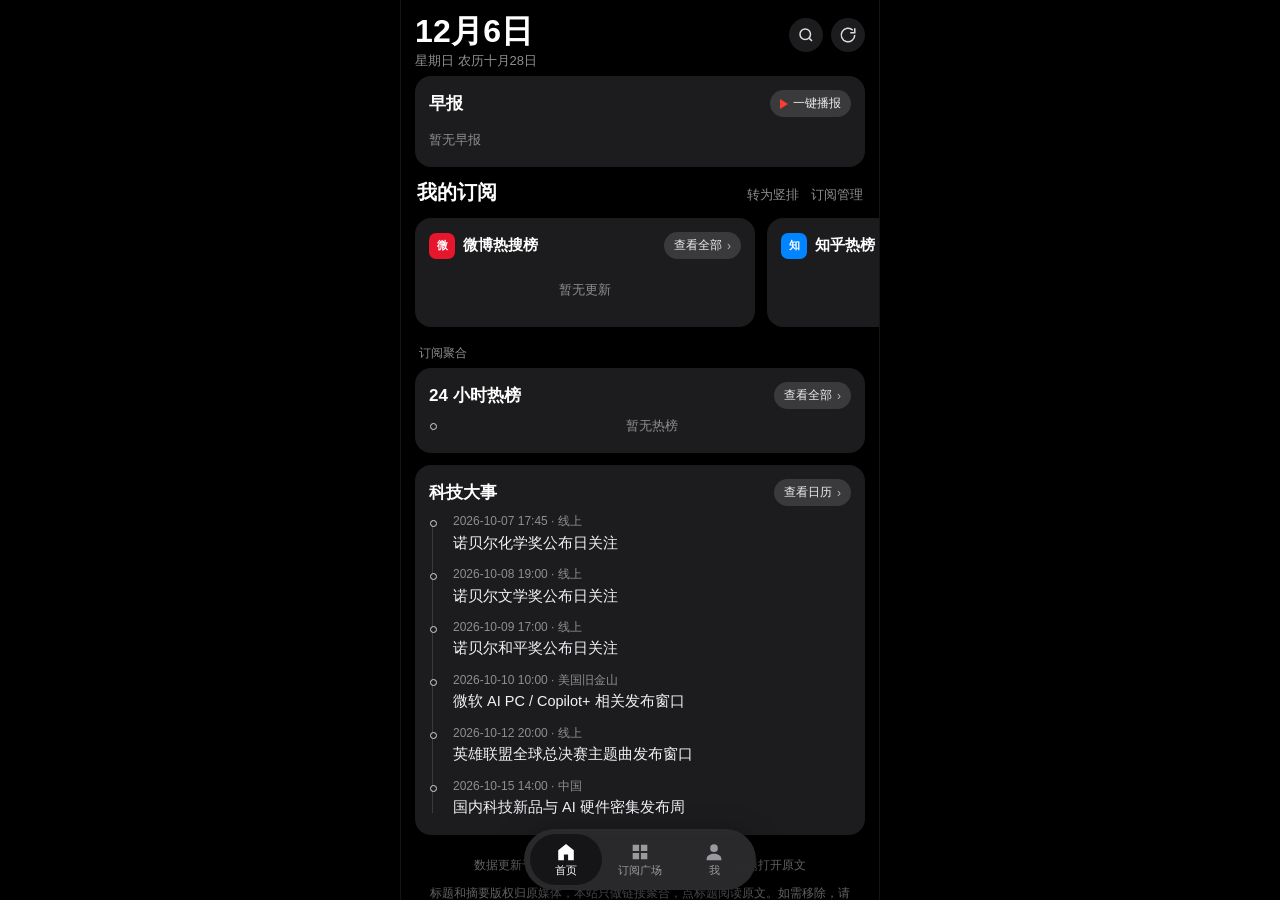
==== commit c8db874d: "数据刷新 2026-11-28 04:01" ====
--- a/standalone.html
+++ b/standalone.html
@@ -986,7 +986,7 @@
     </div>
   </div>
 <script>
-window.INLINE_DATA = {"updatedAt":"2026-11-27T10:58:38.584Z","updatedAtLabel":"2026/11/27 18:58:52","morning":[{"title":"一诺 孩子们我被封杀了","summary":"当前热度 295万。","url":"https://s.weibo.com/weibo?q=%E4%B8%80%E8%AF%BA+%E5%AD%A9%E5%AD%90%E4%BB%AC%E6%88%91%E8%A2%AB%E5%B0%81%E6%9D%80%E4%BA%86","hot":"295万","fetchedAt":"2026-11-27T10:58:38.584Z","minsAgo":1,"tags":["综合","微博热搜榜"],"sourceId":"weibo_hot","sourceName":"微博热搜榜"},{"title":"A股史诗级暴涨原因","summary":"当前热度 160万。","url":"https://s.weibo.com/weibo?q=A%E8%82%A1%E5%8F%B2%E8%AF%97%E7%BA%A7%E6%9A%B4%E6%B6%A8%E5%8E%9F%E5%9B%A0","hot":"160万","fetchedAt":"2026-11-27T10:58:38.584Z","minsAgo":4,"tags":["综合","微博热搜榜"],"sourceId":"weibo_hot","sourceName":"微博热搜榜"},{"title":"高交会架起国际科创合作桥梁","summary":"当前热度 84万。","url":"https://s.weibo.com/weibo?q=%E9%AB%98%E4%BA%A4%E4%BC%9A%E6%9E%B6%E8%B5%B7%E5%9B%BD%E9%99%85%E7%A7%91%E5%88%9B%E5%90%88%E4%BD%9C%E6%A1%A5%E6%A2%81","hot":"84万","fetchedAt":"2026-11-27T10:58:38.584Z","minsAgo":7,"tags":["综合","微博热搜榜"],"sourceId":"weibo_hot","sourceName":"微博热搜榜"},{"title":"A 股迎史诗级暴涨，沪深两市成交额重回 2 万亿，创业板指放量大涨超 11%，超 400 只个股涨停，发生了什么？","summary":"当前热度 1541 万。","url":"https://www.zhihu.com/question/2109643924381726663","hot":"1541 万","fetchedAt":"2026-11-27T10:58:38.584Z","minsAgo":1,"tags":["综合","知乎"],"sourceId":"zhihu_hot","sourceName":"知乎热榜"},{"title":"如何看待蔡磊进入渐冻症终末期，其妻子称上次与蔡磊见面全程没有说话而是一直在哭？","summary":"当前热度 928 万。","url":"https://www.zhihu.com/question/2109172404547228699","hot":"928 万","fetchedAt":"2026-11-27T10:58:38.584Z","minsAgo":4,"tags":["综合","知乎"],"sourceId":"zhihu_hot","sourceName":"知乎热榜"},{"title":"如何看待有人质疑老款问界 M9 使用圆线电机引发高价低配争议？","summary":"当前热度 402 万。","url":"https://www.zhihu.com/question/2108966270058108469","hot":"402 万","fetchedAt":"2026-11-27T10:58:38.584Z","minsAgo":7,"tags":["综合","知乎"],"sourceId":"zhihu_hot","sourceName":"知乎热榜"},{"title":"国家队抄底力度已超“924”","summary":"当前热度 1122.7万。","url":"https://so.toutiao.com/search?keyword=%23%E5%9B%BD%E5%AE%B6%E9%98%9F%E6%8A%84%E5%BA%95%E5%8A%9B%E5%BA%A6%E5%B7%B2%E8%B6%85%E2%80%9C924%E2%80%9D%23","hot":"1122.7万","fetchedAt":"2026-11-27T10:58:38.584Z","minsAgo":1,"tags":["综合","今日头条"],"sourceId":"toutiao_hot","sourceName":"今日头条热榜"},{"title":"正部级蓝天立被判死缓","summary":"当前热度 1015.9万。","url":"https://so.toutiao.com/search?keyword=%23%E6%AD%A3%E9%83%A8%E7%BA%A7%E8%93%9D%E5%A4%A9%E7%AB%8B%E8%A2%AB%E5%88%A4%E6%AD%BB%E7%BC%93%23","hot":"1015.9万","fetchedAt":"2026-11-27T10:58:38.584Z","minsAgo":4,"tags":["综合","今日头条"],"sourceId":"toutiao_hot","sourceName":"今日头条热榜"},{"title":"前10月规模以上工业企业利润增长16.0%","summary":"当前热度 919.2万。","url":"https://so.toutiao.com/search?keyword=%23%E5%89%8D10%E6%9C%88%E8%A7%84%E6%A8%A1%E4%BB%A5%E4%B8%8A%E5%B7%A5%E4%B8%9A%E4%BC%81%E4%B8%9A%E5%88%A9%E6%B6%A6%E5%A2%9E%E9%95%BF16.0%25%23","hot":"919.2万","fetchedAt":"2026-11-27T10:58:38.584Z","minsAgo":7,"tags":["综合","今日头条"],"sourceId":"toutiao_hot","sourceName":"今日头条热榜"},{"title":"曝海康威视取消大小周实现双休、但早晚餐补没了，员工称每月少 3000 元","summary":"当前热度 255评。","url":"https://m.ithome.com/html/1033329.htm","hot":"255评","fetchedAt":"2026-11-27T10:58:38.584Z","minsAgo":1,"tags":["科技","IT之家"],"sourceId":"ithome_daily","sourceName":"IT之家日榜"}],"timeline":[{"title":"一诺 孩子们我被封杀了","summary":"当前热度 295万。","url":"https://s.weibo.com/weibo?q=%E4%B8%80%E8%AF%BA+%E5%AD%A9%E5%AD%90%E4%BB%AC%E6%88%91%E8%A2%AB%E5%B0%81%E6%9D%80%E4%BA%86","hot":"295万","fetchedAt":"2026-11-27T10:58:38.584Z","minsAgo":1,"tags":["综合","微博热搜榜"],"sourceId":"weibo_hot","sourceName":"微博热搜榜"},{"title":"A 股迎史诗级暴涨，沪深两市成交额重回 2 万亿，创业板指放量大涨超 11%，超 400 只个股涨停，发生了什么？","summary":"当前热度 1541 万。","url":"https://www.zhihu.com/question/2109643924381726663","hot":"1541 万","fetchedAt":"2026-11-27T10:58:38.584Z","minsAgo":1,"tags":["综合","知乎"],"sourceId":"zhihu_hot","sourceName":"知乎热榜"},{"title":"“冰箱都装不下了！”妻子举报丈夫非法猎捕野生动物，民警发现野鸡、斑鸠、竹鸡等36只野生动物，丈夫已被取保候审。（人民日报记者 宋豪新）@大英警方 @四川日报","summary":"当前热度 人民日报。","url":"https://www.douyin.com/video/7712330557698362667","hot":"人民日报","fetchedAt":"2026-11-27T02:16:13.454Z","minsAgo":1,"tags":["娱乐","抖音"],"sourceId":"douyin_hot","sourceName":"抖音热榜"},{"title":"国家队抄底力度已超“924”","summary":"当前热度 1122.7万。","url":"https://so.toutiao.com/search?keyword=%23%E5%9B%BD%E5%AE%B6%E9%98%9F%E6%8A%84%E5%BA%95%E5%8A%9B%E5%BA%A6%E5%B7%B2%E8%B6%85%E2%80%9C924%E2%80%9D%23","hot":"1122.7万","fetchedAt":"2026-11-27T10:58:38.584Z","minsAgo":1,"tags":["综合","今日头条"],"sourceId":"toutiao_hot","sourceName":"今日头条热榜"},{"title":"适时开展6G网络建设、推动制定电信法，新一代通信网建设实施方案有哪些亮点？","summary":"","url":"https://www.thepaper.cn/newsDetail_forward_34566582","fetchedAt":"2026-11-27T02:16:13.454Z","minsAgo":1,"tags":["综合","澎湃新闻"],"sourceId":"thepaper_hot","sourceName":"澎湃新闻热榜"},{"title":"曝海康威视取消大小周实现双休、但早晚餐补没了，员工称每月少 3000 元","summary":"当前热度 255评。","url":"https://m.ithome.com/html/1033329.htm","hot":"255评","fetchedAt":"2026-11-27T10:58:38.584Z","minsAgo":1,"tags":["科技","IT之家"],"sourceId":"ithome_daily","sourceName":"IT之家日榜"},{"title":"《绝区零》挽昼角色展示 | 日陨之前","summary":"当前热度 269.5万。","url":"https://www.bilibili.com/video/av117669269412589/","hot":"269.5万","fetchedAt":"2026-11-27T10:58:38.584Z","minsAgo":1,"tags":["娱乐","Bilibili"],"sourceId":"bilibili_hot","sourceName":"Bilibili热门"},{"title":"8点1氪丨美团、淘宝闪购全面取消超时扣款；王兴兴：5到10年内中国机器人产量有望超过汽车；三只松鼠就12人间毛坯宿舍致歉","summary":"","url":"https://www.36kr.com/p/4087256294160773","fetchedAt":"2026-11-27T02:16:13.454Z","minsAgo":1,"tags":["科技","36氪"],"sourceId":"kr36","sourceName":"36氪热门"},{"title":"我最近听到最有水平的两句话","summary":"当前热度 81.1万。","url":"https://www.huxiu.com/article/4907013.html","hot":"81.1万","fetchedAt":"2026-11-27T02:16:13.454Z","minsAgo":1,"tags":["科技","虎嗅"],"sourceId":"huxiu","sourceName":"虎嗅精选"},{"title":"派评 | 近期值得关注的 App","summary":"当前热度 少数派编辑部。","url":"https://sspai.com/post/119438","hot":"少数派编辑部","fetchedAt":"2026-11-26T19:07:10.249Z","minsAgo":1,"tags":["科技","少数派"],"sourceId":"sspai","sourceName":"少数派"},{"title":"避险情绪主导市场，芯片股领跌拖累标普、纳指三连跌，英伟达跌4%，美元创18个月新高","summary":"当前热度 21.6万。","url":"https://wallstreetcn.com/articles/3785999","hot":"21.6万","fetchedAt":"2026-11-27T10:58:38.584Z","minsAgo":1,"tags":["财经","华尔街见闻"],"sourceId":"wallstreet","sourceName":"华尔街见闻"},{"title":"U17国足8-0狂胜斐济，晋级U17世界杯32强，这次小组出线意义有多大？谁是最大功臣？","summary":"当前热度 英仙说。","url":"https://new.qq.com/rain/a/20261127Q055A400","hot":"英仙说","fetchedAt":"2026-11-27T10:58:38.584Z","minsAgo":1,"tags":["综合","腾讯新闻"],"sourceId":"tencent_hot","sourceName":"腾讯新闻热门"},{"title":"可能的爱","summary":"当前热度 8。","url":"https://movie.douban.com/subject/36847425/","hot":"8","fetchedAt":"2026-11-27T02:16:13.454Z","minsAgo":1,"tags":["娱乐","豆瓣电影"],"sourceId":"douban_movie","sourceName":"豆瓣电影周榜"},{"title":"东方港湾：中国股市值得更强信心","summary":"","url":"https://www.yicai.com/news/103448974.html","fetchedAt":"2026-11-27T02:16:13.454Z","minsAgo":1,"tags":["财经","第一财经"],"sourceId":"yicai","sourceName":"第一财经"},{"title":"GTA6破解移植进度飞速","summary":"当前热度 267.8W实时讨论。","url":"http://tieba.baidu.com/hottopic/browse/hottopic?topic_id=28370332&topic_name=GTA6%E7%A0%B4%E8%A7%A3%E7%A7%BB%E6%A4%8D%E8%BF%9B%E5%BA%A6%E9%A3%9E%E9%80%9F","hot":"267.8W实时讨论","fetchedAt":"2026-11-27T02:16:13.454Z","minsAgo":1,"tags":["娱乐","贴吧热议"],"sourceId":"tieba_hot","sourceName":"贴吧热议"},{"title":"产品经理的日常 11月26日","summary":"","url":"https://m.okjike.com/originalPosts/6b082d54136b2761c612c76e","fetchedAt":"2026-11-26T19:07:10.249Z","minsAgo":1,"tags":["科技","即刻"],"sourceId":"jike","sourceName":"即刻精选"},{"title":"A股史诗级暴涨原因","summary":"当前热度 160万。","url":"https://s.weibo.com/weibo?q=A%E8%82%A1%E5%8F%B2%E8%AF%97%E7%BA%A7%E6%9A%B4%E6%B6%A8%E5%8E%9F%E5%9B%A0","hot":"160万","fetchedAt":"2026-11-27T10:58:38.584Z","minsAgo":4,"tags":["综合","微博热搜榜"],"sourceId":"weibo_hot","sourceName":"微博热搜榜"},{"title":"如何看待蔡磊进入渐冻症终末期，其妻子称上次与蔡磊见面全程没有说话而是一直在哭？","summary":"当前热度 928 万。","url":"https://www.zhihu.com/question/2109172404547228699","hot":"928 万","fetchedAt":"2026-11-27T10:58:38.584Z","minsAgo":4,"tags":["综合","知乎"],"sourceId":"zhihu_hot","sourceName":"知乎热榜"},{"title":"大理","summary":"当前热度 杨颖angelababy。","url":"https://www.douyin.com/video/7712104155250707818","hot":"杨颖angelababy","fetchedAt":"2026-11-27T02:16:13.454Z","minsAgo":4,"tags":["娱乐","抖音"],"sourceId":"douyin_hot","sourceName":"抖音热榜"},{"title":"正部级蓝天立被判死缓","summary":"当前热度 1015.9万。","url":"https://so.toutiao.com/search?keyword=%23%E6%AD%A3%E9%83%A8%E7%BA%A7%E8%93%9D%E5%A4%A9%E7%AB%8B%E8%A2%AB%E5%88%A4%E6%AD%BB%E7%BC%93%23","hot":"1015.9万","fetchedAt":"2026-11-27T10:58:38.584Z","minsAgo":4,"tags":["综合","今日头条"],"sourceId":"toutiao_hot","sourceName":"今日头条热榜"},{"title":"中国首例无线侵入式汉语脑机接口临床试验完成，让渐冻症患者“开口说话”","summary":"","url":"https://www.thepaper.cn/newsDetail_forward_34567525","fetchedAt":"2026-11-27T02:16:13.454Z","minsAgo":4,"tags":["综合","澎湃新闻"],"sourceId":"thepaper_hot","sourceName":"澎湃新闻热榜"},{"title":"手机一碰过闸：微信 iOS 端 8.0.80 版本上线 NFC 交通卡","summary":"当前热度 220评。","url":"https://m.ithome.com/html/1033098.htm","hot":"220评","fetchedAt":"2026-11-27T02:16:13.454Z","minsAgo":4,"tags":["科技","IT之家"],"sourceId":"ithome_daily","sourceName":"IT之家日榜"},{"title":"吴 众","summary":"当前热度 255.7万。","url":"https://www.bilibili.com/video/av117676852646165/","hot":"255.7万","fetchedAt":"2026-11-27T02:16:13.454Z","minsAgo":4,"tags":["娱乐","Bilibili"],"sourceId":"bilibili_hot","sourceName":"Bilibili热门"},{"title":"GPT-6 Astra或已发现大一统理论？斯坦福物理论文引热议","summary":"","url":"https://www.36kr.com/p/4086372097206921","fetchedAt":"2026-11-26T19:07:10.249Z","minsAgo":4,"tags":["科技","36氪"],"sourceId":"kr36","sourceName":"36氪热门"},{"title":"腾讯到最危险的时刻了？","summary":"当前热度 60.7万。","url":"https://www.huxiu.com/article/4906811.html","hot":"60.7万","fetchedAt":"2026-11-27T02:16:13.454Z","minsAgo":4,"tags":["科技","虎嗅"],"sourceId":"huxiu","sourceName":"虎嗅精选"},{"title":"养鱼更省心，造景更自由：米家智能鱼缸 2 Pro 体验","summary":"当前热度 ElijahLee。","url":"https://sspai.com/post/119023","hot":"ElijahLee","fetchedAt":"2026-11-26T19:07:10.249Z","minsAgo":4,"tags":["科技","少数派"],"sourceId":"sspai","sourceName":"少数派"},{"title":"SemiAnalysis大幅下修AI算力预测：2028年资本开支预测下调近三成，五年硅片出货面积下调17%，英伟达受冲击最严重","summary":"当前热度 10.8万。","url":"https://wallstreetcn.com/articles/3786019","hot":"10.8万","fetchedAt":"2026-11-27T10:58:38.584Z","minsAgo":4,"tags":["财经","华尔街见闻"],"sourceId":"wallstreet","sourceName":"华尔街见闻"},{"title":"以色列正直党与民主党就组阁协议达成一致，埃森科特距离组阁成功还有多远？内塔尼亚胡目前处境如何？","summary":"当前热度 一学就废。","url":"https://new.qq.com/rain/a/20261127Q0635D00","hot":"一学就废","fetchedAt":"2026-11-27T10:58:38.584Z","minsAgo":4,"tags":["综合","腾讯新闻"],"sourceId":"tencent_hot","sourceName":"腾讯新闻热门"},{"title":"黑球","summary":"当前热度 8。","url":"https://movie.douban.com/subject/37215318/","hot":"8","fetchedAt":"2026-11-27T02:16:13.454Z","minsAgo":4,"tags":["娱乐","豆瓣电影"],"sourceId":"douban_movie","sourceName":"豆瓣电影周榜"},{"title":"三种流感毒株叠加来袭，流感概念股掀起涨停潮","summary":"","url":"https://www.yicai.com/news/103453441.html","fetchedAt":"2026-11-27T02:16:13.454Z","minsAgo":4,"tags":["财经","第一财经"],"sourceId":"yicai","sourceName":"第一财经"},{"title":"Viper离队直播On当场落泪","summary":"当前热度 246.5W实时讨论。","url":"http://tieba.baidu.com/hottopic/browse/hottopic?topic_id=28370342&topic_name=Viper%E7%A6%BB%E9%98%9F%E7%9B%B4%E6%92%ADOn%E5%BD%93%E5%9C%BA%E8%90%BD%E6%B3%AA","hot":"246.5W实时讨论","fetchedAt":"2026-11-27T10:58:38.584Z","minsAgo":4,"tags":["娱乐","贴吧热议"],"sourceId":"tieba_hot","sourceName":"贴吧热议"},{"title":"产品经理的日常 11月26日","summary":"","url":"https://m.okjike.com/originalPosts/6b0817ad38389f5993f5d535","fetchedAt":"2026-11-26T19:07:10.249Z","minsAgo":4,"tags":["科技","即刻"],"sourceId":"jike","sourceName":"即刻精选"},{"title":"高交会架起国际科创合作桥梁","summary":"当前热度 84万。","url":"https://s.weibo.com/weibo?q=%E9%AB%98%E4%BA%A4%E4%BC%9A%E6%9E%B6%E8%B5%B7%E5%9B%BD%E9%99%85%E7%A7%91%E5%88%9B%E5%90%88%E4%BD%9C%E6%A1%A5%E6%A2%81","hot":"84万","fetchedAt":"2026-11-27T10:58:38.584Z","minsAgo":7,"tags":["综合","微博热搜榜"],"sourceId":"weibo_hot","sourceName":"微博热搜榜"},{"title":"如何看待有人质疑老款问界 M9 使用圆线电机引发高价低配争议？","summary":"当前热度 402 万。","url":"https://www.zhihu.com/question/2108966270058108469","hot":"402 万","fetchedAt":"2026-11-27T10:58:38.584Z","minsAgo":7,"tags":["综合","知乎"],"sourceId":"zhihu_hot","sourceName":"知乎热榜"},{"title":"#跳投哥葱油饼 #迈克尔油饼 #致敬平安守护者 #抚顺消防 吓我一跳 我还以为安全检查呢😂","summary":"当前热度 跳投哥葱油饼。","url":"https://www.douyin.com/video/7712294872489777819","hot":"跳投哥葱油饼","fetchedAt":"2026-11-27T02:16:13.454Z","minsAgo":7,"tags":["娱乐","抖音"],"sourceId":"douyin_hot","sourceName":"抖音热榜"},{"title":"前10月规模以上工业企业利润增长16.0%","summary":"当前热度 919.2万。","url":"https://so.toutiao.com/search?keyword=%23%E5%89%8D10%E6%9C%88%E8%A7%84%E6%A8%A1%E4%BB%A5%E4%B8%8A%E5%B7%A5%E4%B8%9A%E4%BC%81%E4%B8%9A%E5%88%A9%E6%B6%A6%E5%A2%9E%E9%95%BF16.0%25%23","hot":"919.2万","fetchedAt":"2026-11-27T10:58:38.584Z","minsAgo":7,"tags":["综合","今日头条"],"sourceId":"toutiao_hot","sourceName":"今日头条热榜"},{"title":"现场观察·国防部记者会｜台欲装备上千艘自杀式无人艇，为何说是“蚍蜉撼树”","summary":"","url":"https://www.thepaper.cn/newsDetail_forward_34567996","fetchedAt":"2026-11-27T10:58:38.584Z","minsAgo":7,"tags":["综合","澎湃新闻"],"sourceId":"thepaper_hot","sourceName":"澎湃新闻热榜"},{"title":"全球首个乙肝功能性治愈新药在中国获批上市","summary":"当前热度 164评。","url":"https://m.ithome.com/html/1033089.htm","hot":"164评","fetchedAt":"2026-11-27T02:16:13.454Z","minsAgo":7,"tags":["科技","IT之家"],"sourceId":"ithome_daily","sourceName":"IT之家日榜"},{"title":"“为人民服务”","summary":"当前热度 109.8万。","url":"https://www.bilibili.com/video/av117671198855602/","hot":"109.8万","fetchedAt":"2026-11-26T19:07:10.249Z","minsAgo":7,"tags":["娱乐","Bilibili"],"sourceId":"bilibili_hot","sourceName":"Bilibili热门"},{"title":"字节腾讯阿里AI人才大迁徙：超百起核心岗流动，顶薪2000万","summary":"","url":"https://www.36kr.com/p/4087191926929793","fetchedAt":"2026-11-27T10:58:38.584Z","minsAgo":7,"tags":["科技","36氪"],"sourceId":"kr36","sourceName":"36氪热门"}],"techEvents":[{"time":"2026-10-07 17:45","place":"线上","title":"诺贝尔化学奖公布日关注"},{"time":"2026-10-08 19:00","place":"线上","title":"诺贝尔文学奖公布日关注"},{"time":"2026-10-09 17:00","place":"线上","title":"诺贝尔和平奖公布日关注"},{"time":"2026-10-10 10:00","place":"美国旧金山","title":"微软 AI PC / Copilot+ 相关发布窗口"},{"time":"2026-10-12 20:00","place":"线上","title":"英雄联盟全球总决赛主题曲发布窗口"},{"time":"2026-10-15 14:00","place":"中国","title":"国内科技新品与 AI 硬件密集发布周"}],"sources":[{"id":"weibo_hot","name":"微博热搜榜","cat":"综合","color":"#e6162d","icon":"微","defaultOn":true,"live":true,"status":"ok","updatedAt":"2026-11-27T10:58:38.584Z","todayCount":10,"items":[{"title":"一诺 孩子们我被封杀了","summary":"当前热度 295万。","url":"https://s.weibo.com/weibo?q=%E4%B8%80%E8%AF%BA+%E5%AD%A9%E5%AD%90%E4%BB%AC%E6%88%91%E8%A2%AB%E5%B0%81%E6%9D%80%E4%BA%86","hot":"295万","fetchedAt":"2026-11-27T10:58:38.584Z","minsAgo":1,"tags":["综合","微博热搜榜"]},{"title":"A股史诗级暴涨原因","summary":"当前热度 160万。","url":"https://s.weibo.com/weibo?q=A%E8%82%A1%E5%8F%B2%E8%AF%97%E7%BA%A7%E6%9A%B4%E6%B6%A8%E5%8E%9F%E5%9B%A0","hot":"160万","fetchedAt":"2026-11-27T10:58:38.584Z","minsAgo":4,"tags":["综合","微博热搜榜"]},{"title":"高交会架起国际科创合作桥梁","summary":"当前热度 84万。","url":"https://s.weibo.com/weibo?q=%E9%AB%98%E4%BA%A4%E4%BC%9A%E6%9E%B6%E8%B5%B7%E5%9B%BD%E9%99%85%E7%A7%91%E5%88%9B%E5%90%88%E4%BD%9C%E6%A1%A5%E6%A2%81","hot":"84万","fetchedAt":"2026-11-27T10:58:38.584Z","minsAgo":7,"tags":["综合","微博热搜榜"]},{"title":"华为乾崑向你收集用车心愿啦","summary":"当前热度 80万。","url":"https://s.weibo.com/weibo?q=%E5%8D%8E%E4%B8%BA%E4%B9%BE%E5%B4%91%E5%90%91%E4%BD%A0%E6%94%B6%E9%9B%86%E7%94%A8%E8%BD%A6%E5%BF%83%E6%84%BF%E5%95%A6","hot":"80万","fetchedAt":"2026-11-27T10:58:38.584Z","minsAgo":10,"tags":["综合","微博热搜榜"]},{"title":"为女友办完后事身亡小伙母亲发声","summary":"当前热度 75万。","url":"https://s.weibo.com/weibo?q=%E4%B8%BA%E5%A5%B3%E5%8F%8B%E5%8A%9E%E5%AE%8C%E5%90%8E%E4%BA%8B%E8%BA%AB%E4%BA%A1%E5%B0%8F%E4%BC%99%E6%AF%8D%E4%BA%B2%E5%8F%91%E5%A3%B0","hot":"75万","fetchedAt":"2026-11-27T10:58:38.584Z","minsAgo":13,"tags":["综合","微博热搜榜"]},{"title":"女友去世后男子失联遗体被发现","summary":"当前热度 59万。","url":"https://s.weibo.com/weibo?q=%E5%A5%B3%E5%8F%8B%E5%8E%BB%E4%B8%96%E5%90%8E%E7%94%B7%E5%AD%90%E5%A4%B1%E8%81%94%E9%81%97%E4%BD%93%E8%A2%AB%E5%8F%91%E7%8E%B0","hot":"59万","fetchedAt":"2026-11-27T10:58:38.584Z","minsAgo":16,"tags":["综合","微博热搜榜"]},{"title":"厉娜哭完下山意外发现兜里有一百块","summary":"当前热度 49万。","url":"https://s.weibo.com/weibo?q=%E5%8E%89%E5%A8%9C%E5%93%AD%E5%AE%8C%E4%B8%8B%E5%B1%B1%E6%84%8F%E5%A4%96%E5%8F%91%E7%8E%B0%E5%85%9C%E9%87%8C%E6%9C%89%E4%B8%80%E7%99%BE%E5%9D%97","hot":"49万","fetchedAt":"2026-11-27T10:58:38.584Z","minsAgo":19,"tags":["综合","微博热搜榜"]},{"title":"大疆前员工爆料竞业争议","summary":"当前热度 44万。","url":"https://s.weibo.com/weibo?q=%E5%A4%A7%E7%96%86%E5%89%8D%E5%91%98%E5%B7%A5%E7%88%86%E6%96%99%E7%AB%9E%E4%B8%9A%E4%BA%89%E8%AE%AE","hot":"44万","fetchedAt":"2026-11-27T10:58:38.584Z","minsAgo":22,"tags":["综合","微博热搜榜"]},{"title":"老鼠钻女老师裤子视频不能一删了之","summary":"当前热度 43万。","url":"https://s.weibo.com/weibo?q=%E8%80%81%E9%BC%A0%E9%92%BB%E5%A5%B3%E8%80%81%E5%B8%88%E8%A3%A4%E5%AD%90%E8%A7%86%E9%A2%91%E4%B8%8D%E8%83%BD%E4%B8%80%E5%88%A0%E4%BA%86%E4%B9%8B","hot":"43万","fetchedAt":"2026-11-27T10:58:38.584Z","minsAgo":25,"tags":["综合","微博热搜榜"]},{"title":"大疆 竞业协议","summary":"当前热度 43万。","url":"https://s.weibo.com/weibo?q=%E5%A4%A7%E7%96%86+%E7%AB%9E%E4%B8%9A%E5%8D%8F%E8%AE%AE","hot":"43万","fetchedAt":"2026-11-27T10:58:38.584Z","minsAgo":28,"tags":["综合","微博热搜榜"]}]},{"id":"zhihu_hot","name":"知乎热榜","cat":"综合","color":"#0084ff","icon":"知","defaultOn":true,"live":true,"status":"ok","updatedAt":"2026-11-27T10:58:38.584Z","todayCount":10,"items":[{"title":"A 股迎史诗级暴涨，沪深两市成交额重回 2 万亿，创业板指放量大涨超 11%，超 400 只个股涨停，发生了什么？","summary":"当前热度 1541 万。","url":"https://www.zhihu.com/question/2109643924381726663","hot":"1541 万","fetchedAt":"2026-11-27T10:58:38.584Z","minsAgo":1,"tags":["综合","知乎"]},{"title":"如何看待蔡磊进入渐冻症终末期，其妻子称上次与蔡磊见面全程没有说话而是一直在哭？","summary":"当前热度 928 万。","url":"https://www.zhihu.com/question/2109172404547228699","hot":"928 万","fetchedAt":"2026-11-27T10:58:38.584Z","minsAgo":4,"tags":["综合","知乎"]},{"title":"如何看待有人质疑老款问界 M9 使用圆线电机引发高价低配争议？","summary":"当前热度 402 万。","url":"https://www.zhihu.com/question/2108966270058108469","hot":"402 万","fetchedAt":"2026-11-27T10:58:38.584Z","minsAgo":7,"tags":["综合","知乎"]},{"title":"魏建军感慨车企竞争激烈，董明珠提出「家里冲进老鼠把它打掉就好」，这套竞争思路放在现在的汽车行业适合吗？","summary":"当前热度 351 万。","url":"https://www.zhihu.com/question/2109305887672357185","hot":"351 万","fetchedAt":"2026-11-27T10:58:38.584Z","minsAgo":10,"tags":["综合","知乎"]},{"title":"中国标准化研究院发布十大最宜居城市，北京、济南、青岛排前三，怎样看待这份榜单？你心中的宜居城市是哪些？","summary":"当前热度 340 万。","url":"https://www.zhihu.com/question/2109591033314894380","hot":"340 万","fetchedAt":"2026-11-27T10:58:38.584Z","minsAgo":13,"tags":["综合","知乎"]},{"title":"女子入住上海四千一晚酒店，孩子不慎碰坏一摆件被索赔三千元，远高于采购价，这一索赔标准合理吗？","summary":"当前热度 270 万。","url":"https://www.zhihu.com/question/2109291472705033135","hot":"270 万","fetchedAt":"2026-11-27T10:58:38.584Z","minsAgo":16,"tags":["综合","知乎"]},{"title":"如何评价文章《我疆画地为牢》？文章中写员工离职后遭竞业索赔 250 万，真实情况是这样吗？","summary":"当前热度 249 万。","url":"https://www.zhihu.com/question/2109630564487492762","hot":"249 万","fetchedAt":"2026-11-27T10:58:38.584Z","minsAgo":19,"tags":["综合","知乎"]},{"title":"能拍出《大明王朝 1566》的导演为什么会在《两京十五日》翻车了？","summary":"当前热度 233 万。","url":"https://www.zhihu.com/question/2108875718960617190","hot":"233 万","fetchedAt":"2026-11-27T10:58:38.584Z","minsAgo":22,"tags":["综合","知乎"]},{"title":"商务部开新闻发布会称机关单位带头过紧日子，透露了什么信号？可能有哪些影响？","summary":"当前热度 233 万。","url":"https://www.zhihu.com/question/2109592991497189095","hot":"233 万","fetchedAt":"2026-11-27T10:58:38.584Z","minsAgo":25,"tags":["综合","知乎"]},{"title":"狮子并非中国的产物，为何石狮子却成了中国的守门神？","summary":"当前热度 231 万。","url":"https://www.zhihu.com/question/565692238","hot":"231 万","fetchedAt":"2026-11-27T10:58:38.584Z","minsAgo":28,"tags":["综合","知乎"]}]},{"id":"douyin_hot","name":"抖音热榜","cat":"娱乐","color":"#111111","icon":"抖","defaultOn":false,"live":true,"status":"ok","updatedAt":"2026-11-27T10:58:38.584Z","todayCount":8,"items":[{"title":"“冰箱都装不下了！”妻子举报丈夫非法猎捕野生动物，民警发现野鸡、斑鸠、竹鸡等36只野生动物，丈夫已被取保候审。（人民日报记者 宋豪新）@大英警方 @四川日报","summary":"当前热度 人民日报。","url":"https://www.douyin.com/video/7712330557698362667","hot":"人民日报","fetchedAt":"2026-11-27T02:16:13.454Z","minsAgo":1,"tags":["娱乐","抖音"]},{"title":"大理","summary":"当前热度 杨颖angelababy。","url":"https://www.douyin.com/video/7712104155250707818","hot":"杨颖angelababy","fetchedAt":"2026-11-27T02:16:13.454Z","minsAgo":4,"tags":["娱乐","抖音"]},{"title":"#跳投哥葱油饼 #迈克尔油饼 #致敬平安守护者 #抚顺消防 吓我一跳 我还以为安全检查呢😂","summary":"当前热度 跳投哥葱油饼。","url":"https://www.douyin.com/video/7712294872489777819","hot":"跳投哥葱油饼","fetchedAt":"2026-11-27T02:16:13.454Z","minsAgo":7,"tags":["娱乐","抖音"]},{"title":"这项目，本王投了！ #精神状态belike #低精力#好家请就位 #超能演剧场2026","summary":"当前热度 王七叶。","url":"https://www.douyin.com/video/7711650599343142585","hot":"王七叶","fetchedAt":"2026-11-26T19:07:10.249Z","minsAgo":10,"tags":["娱乐","抖音"]},{"title":"“女篮文班亚马：谁敢欺负我队友”#篮球🏀 #篮球摄手虎 #曹熙琛 #全国青少年u系列篮球联赛 #全国u14青少年篮球联赛","summary":"当前热度 篮球摄手虎。","url":"https://www.douyin.com/video/7712331448292272207","hot":"篮球摄手虎","fetchedAt":"2026-11-27T02:16:13.454Z","minsAgo":13,"tags":["娱乐","抖音"]},{"title":"自信一点！你不是在追热点，是在创造热点！","summary":"当前热度 李蠕蠕。","url":"https://www.douyin.com/video/7711967359044705969","hot":"李蠕蠕","fetchedAt":"2026-11-27T02:16:13.454Z","minsAgo":16,"tags":["娱乐","抖音"]},{"title":"吃鱼了","summary":"当前热度 暴躁牛魔王。","url":"https://www.douyin.com/video/7712303222170097023","hot":"暴躁牛魔王","fetchedAt":"2026-11-27T02:16:13.454Z","minsAgo":19,"tags":["娱乐","抖音"]},{"title":"跟普信男相亲！#搞笑 #人夫界最严厉的父亲 #人夫感穿搭 #爱他就送他海澜之家 #海澜之家夹克","summary":"当前热度 胡大央。","url":"https://www.douyin.com/video/7712020302788465387","hot":"胡大央","fetchedAt":"2026-11-27T02:16:13.454Z","minsAgo":22,"tags":["娱乐","抖音"]}]},{"id":"toutiao_hot","name":"今日头条热榜","cat":"综合","color":"#f04142","icon":"头","defaultOn":true,"live":true,"status":"ok","updatedAt":"2026-11-27T10:58:38.584Z","todayCount":10,"items":[{"title":"国家队抄底力度已超“924”","summary":"当前热度 1122.7万。","url":"https://so.toutiao.com/search?keyword=%23%E5%9B%BD%E5%AE%B6%E9%98%9F%E6%8A%84%E5%BA%95%E5%8A%9B%E5%BA%A6%E5%B7%B2%E8%B6%85%E2%80%9C924%E2%80%9D%23","hot":"1122.7万","fetchedAt":"2026-11-27T10:58:38.584Z","minsAgo":1,"tags":["综合","今日头条"]},{"title":"正部级蓝天立被判死缓","summary":"当前热度 1015.9万。","url":"https://so.toutiao.com/search?keyword=%23%E6%AD%A3%E9%83%A8%E7%BA%A7%E8%93%9D%E5%A4%A9%E7%AB%8B%E8%A2%AB%E5%88%A4%E6%AD%BB%E7%BC%93%23","hot":"1015.9万","fetchedAt":"2026-11-27T10:58:38.584Z","minsAgo":4,"tags":["综合","今日头条"]},{"title":"前10月规模以上工业企业利润增长16.0%","summary":"当前热度 919.2万。","url":"https://so.toutiao.com/search?keyword=%23%E5%89%8D10%E6%9C%88%E8%A7%84%E6%A8%A1%E4%BB%A5%E4%B8%8A%E5%B7%A5%E4%B8%9A%E4%BC%81%E4%B8%9A%E5%88%A9%E6%B6%A6%E5%A2%9E%E9%95%BF16.0%25%23","hot":"919.2万","fetchedAt":"2026-11-27T10:58:38.584Z","minsAgo":7,"tags":["综合","今日头条"]},{"title":"金价银价大涨","summary":"当前热度 831.7万。","url":"https://so.toutiao.com/search?keyword=%23%E9%87%91%E4%BB%B7%E9%93%B6%E4%BB%B7%E5%A4%A7%E6%B6%A8%23","hot":"831.7万","fetchedAt":"2026-11-27T10:58:38.584Z","minsAgo":10,"tags":["综合","今日头条"]},{"title":"武契奇：我一旦绝食将拒绝接受救治","summary":"当前热度 752.6万。","url":"https://so.toutiao.com/search?keyword=%23%E6%AD%A6%E5%A5%91%E5%A5%87%EF%BC%9A%E6%88%91%E4%B8%80%E6%97%A6%E7%BB%9D%E9%A3%9F%E5%B0%86%E6%8B%92%E7%BB%9D%E6%8E%A5%E5%8F%97%E6%95%91%E6%B2%BB%23","hot":"752.6万","fetchedAt":"2026-11-27T10:58:38.584Z","minsAgo":13,"tags":["综合","今日头条"]},{"title":"A股大爆发","summary":"当前热度 681.0万。","url":"https://so.toutiao.com/search?keyword=%23A%E8%82%A1%E5%A4%A7%E7%88%86%E5%8F%91%23","hot":"681.0万","fetchedAt":"2026-11-27T10:58:38.584Z","minsAgo":16,"tags":["综合","今日头条"]},{"title":"立陶宛2天内对台表态连升三级","summary":"当前热度 373.7万。","url":"https://so.toutiao.com/search?keyword=%23%E7%AB%8B%E9%99%B6%E5%AE%9B2%E5%A4%A9%E5%86%85%E5%AF%B9%E5%8F%B0%E8%A1%A8%E6%80%81%E8%BF%9E%E5%8D%87%E4%B8%89%E7%BA%A7%23","hot":"373.7万","fetchedAt":"2026-11-27T10:58:38.584Z","minsAgo":19,"tags":["综合","今日头条"]},{"title":"又一家车企宣布停产燃油车","summary":"当前热度 276.9万。","url":"https://so.toutiao.com/search?keyword=%23%E5%8F%88%E4%B8%80%E5%AE%B6%E8%BD%A6%E4%BC%81%E5%AE%A3%E5%B8%83%E5%81%9C%E4%BA%A7%E7%87%83%E6%B2%B9%E8%BD%A6%23","hot":"276.9万","fetchedAt":"2026-11-27T10:58:38.584Z","minsAgo":22,"tags":["综合","今日头条"]},{"title":"A股放量暴涨 反转来了吗","summary":"当前热度 616.2万。","url":"https://so.toutiao.com/search?keyword=%23A%E8%82%A1%E6%94%BE%E9%87%8F%E6%9A%B4%E6%B6%A8+%E5%8F%8D%E8%BD%AC%E6%9D%A5%E4%BA%86%E5%90%97%23","hot":"616.2万","fetchedAt":"2026-11-27T10:58:38.584Z","minsAgo":25,"tags":["综合","今日头条"]},{"title":"原来鹅毛大雪是真的","summary":"当前热度 250.5万。","url":"https://so.toutiao.com/search?keyword=%23%E5%8E%9F%E6%9D%A5%E9%B9%85%E6%AF%9B%E5%A4%A7%E9%9B%AA%E6%98%AF%E7%9C%9F%E7%9A%84%23","hot":"250.5万","fetchedAt":"2026-11-27T10:58:38.584Z","minsAgo":28,"tags":["综合","今日头条"]}]},{"id":"thepaper_hot","name":"澎湃新闻热榜","cat":"综合","color":"#e60012","icon":"湃","defaultOn":false,"live":true,"status":"ok","updatedAt":"2026-11-27T10:58:38.584Z","todayCount":10,"items":[{"title":"适时开展6G网络建设、推动制定电信法，新一代通信网建设实施方案有哪些亮点？","summary":"","url":"https://www.thepaper.cn/newsDetail_forward_34566582","fetchedAt":"2026-11-27T02:16:13.454Z","minsAgo":1,"tags":["综合","澎湃新闻"]},{"title":"中国首例无线侵入式汉语脑机接口临床试验完成，让渐冻症患者“开口说话”","summary":"","url":"https://www.thepaper.cn/newsDetail_forward_34567525","fetchedAt":"2026-11-27T02:16:13.454Z","minsAgo":4,"tags":["综合","澎湃新闻"]},{"title":"现场观察·国防部记者会｜台欲装备上千艘自杀式无人艇，为何说是“蚍蜉撼树”","summary":"","url":"https://www.thepaper.cn/newsDetail_forward_34567996","fetchedAt":"2026-11-27T10:58:38.584Z","minsAgo":7,"tags":["综合","澎湃新闻"]},{"title":"言短意长｜让家长自我贬损的家庭教育，都要高度警惕","summary":"","url":"https://www.thepaper.cn/newsDetail_forward_34568217","fetchedAt":"2026-11-27T02:16:13.454Z","minsAgo":10,"tags":["综合","澎湃新闻"]},{"title":"周琦挥肘被驱逐，中国男篮80比82不敌沙特","summary":"","url":"https://www.thepaper.cn/newsDetail_forward_34568104","fetchedAt":"2026-11-27T02:16:13.454Z","minsAgo":13,"tags":["综合","澎湃新闻"]},{"title":"大学应有的模样｜大学，该让青年从容栖居","summary":"","url":"https://www.thepaper.cn/newsDetail_forward_34554351","fetchedAt":"2026-11-27T10:58:38.584Z","minsAgo":16,"tags":["综合","澎湃新闻"]},{"title":"拜托，中国男篮别再给解说员出难题了","summary":"","url":"https://www.thepaper.cn/newsDetail_forward_34568938","fetchedAt":"2026-11-27T10:58:38.584Z","minsAgo":19,"tags":["综合","澎湃新闻"]},{"title":"经纬度｜引资结构优化绝不等于 “外资跑路”","summary":"","url":"https://www.thepaper.cn/newsDetail_forward_34556525","fetchedAt":"2026-11-27T10:58:38.584Z","minsAgo":22,"tags":["综合","澎湃新闻"]},{"title":"武大通报教师曾某某被举报事件：违规使用科研经费给予免职","summary":"","url":"https://www.thepaper.cn/newsDetail_forward_34567109","fetchedAt":"2026-11-27T02:16:13.454Z","minsAgo":25,"tags":["综合","澎湃新闻"]},{"title":"国家最高科学技术奖得主陈立泉光明日报头版撰文：国家需要什么，我就做什么","summary":"","url":"https://www.thepaper.cn/newsDetail_forward_34570807","fetchedAt":"2026-11-27T10:58:38.584Z","minsAgo":28,"tags":["综合","澎湃新闻"]}]},{"id":"xinwen_lianbo","name":"新闻联播速览","cat":"综合","color":"#c8102e","icon":"联","defaultOn":false,"live":false,"status":"unavailable","updatedAt":null,"todayCount":0,"items":[]},{"id":"ithome_daily","name":"IT之家日榜","cat":"科技","color":"#d35400","icon":"IT","defaultOn":true,"live":true,"status":"ok","updatedAt":"2026-11-27T10:58:38.584Z","todayCount":10,"items":[{"title":"曝海康威视取消大小周实现双休、但早晚餐补没了，员工称每月少 3000 元","summary":"当前热度 255评。","url":"https://m.ithome.com/html/1033329.htm","hot":"255评","fetchedAt":"2026-11-27T10:58:38.584Z","minsAgo":1,"tags":["科技","IT之家"]},{"title":"手机一碰过闸：微信 iOS 端 8.0.80 版本上线 NFC 交通卡","summary":"当前热度 220评。","url":"https://m.ithome.com/html/1033098.htm","hot":"220评","fetchedAt":"2026-11-27T02:16:13.454Z","minsAgo":4,"tags":["科技","IT之家"]},{"title":"全球首个乙肝功能性治愈新药在中国获批上市","summary":"当前热度 164评。","url":"https://m.ithome.com/html/1033089.htm","hot":"164评","fetchedAt":"2026-11-27T02:16:13.454Z","minsAgo":7,"tags":["科技","IT之家"]},{"title":"DeepSeek 灰度测试“消耗额度”：直观展示对话成本，此前已实施限额","summary":"当前热度 112评。","url":"https://m.ithome.com/html/1033157.htm","hot":"112评","fetchedAt":"2026-11-27T10:58:38.584Z","minsAgo":10,"tags":["科技","IT之家"]},{"title":"华为星驰辅助驾驶发布：与乾崑智驾技术同源、资源共享，明年超 10 款车型量产上市","summary":"当前热度 171评。","url":"https://m.ithome.com/html/1033066.htm","hot":"171评","fetchedAt":"2026-11-27T02:16:13.454Z","minsAgo":13,"tags":["科技","IT之家"]},{"title":"华为 HarmonyOS 五大技术品牌公开，含鸿蒙星河互联、星盾安全、方舟引擎、小艺、空间计算","summary":"当前热度 142评。","url":"https://m.ithome.com/html/1033130.htm","hot":"142评","fetchedAt":"2026-11-27T10:58:38.584Z","minsAgo":16,"tags":["科技","IT之家"]},{"title":"阿维塔陈卓：已有超过 5000 名华为员工自费成为阿维塔车主","summary":"当前热度 94评。","url":"https://m.ithome.com/html/1033128.htm","hot":"94评","fetchedAt":"2026-11-27T10:58:38.584Z","minsAgo":19,"tags":["科技","IT之家"]},{"title":"启境汽车发布全新品牌 LOGO，寓意“一枚守护美好生活的徽章”","summary":"当前热度 171评。","url":"https://m.ithome.com/html/1033091.htm","hot":"171评","fetchedAt":"2026-11-27T10:58:38.584Z","minsAgo":22,"tags":["科技","IT之家"]},{"title":"华为星芒 OSTA O1 Pro 阔直板手机首销激活量曝光，开售三天约 4700 台","summary":"当前热度 389评。","url":"https://m.ithome.com/html/1033356.htm","hot":"389评","fetchedAt":"2026-11-27T10:58:38.584Z","minsAgo":25,"tags":["科技","IT之家"]},{"title":"宁德时代预告 30#巧克力电池：首发 100kWh 版本，支持实现 3s 级零百加速","summary":"当前热度 73评。","url":"https://m.ithome.com/html/1033129.htm","hot":"73评","fetchedAt":"2026-11-27T10:58:38.584Z","minsAgo":28,"tags":["科技","IT之家"]}]},{"id":"ithome_flash","name":"IT之家快讯","cat":"科技","color":"#e67e22","icon":"讯","defaultOn":false,"live":true,"status":"ok","updatedAt":"2026-11-27T10:58:38.584Z","todayCount":10,"items":[{"title":"字节火山引擎：豆包大模型已服务八成国内头部电视厂商，创维、长虹、海信、TCL 等推出量产电视","summary":"字节火山引擎今日宣布，目前， 豆包大模型已服务八成国内头部电视厂商， 创维、长虹、海信、TCL 等主流品牌，都推出了搭载豆包大模型的量产电视。","url":"https://www.ithome.com/1/033/718.htm","publishedAt":"2026-11-27T10:36:56.000Z","fetchedAt":"2026-11-27T10:58:38.584Z","minsAgo":21,"tags":["科技","IT之家快讯"]},{"title":"摩米士推出 1-Power X+ 自带线 45W 移动电源：3C+1A，10000mAh 电芯售 233 元","summary":"摩米士现已推出 1-Power X+ 自带线 45W 移动电源，该产品采用 3C+1A 设计，匹配 10000mAh 电芯，定价为 233 元。","url":"https://www.ithome.com/1/033/705.htm","publishedAt":"2026-11-27T10:29:15.000Z","fetchedAt":"2026-11-27T10:58:38.584Z","minsAgo":29,"tags":["科技","IT之家快讯"]},{"title":"华硕 QD-OLED 显示器 XG32UQDS 发售：31.5\" UHD 180Hz，4999 元","summary":"华硕 (ASUS) 即将于今晚发售 ROG Strix OLED XG32UQDS 显示器。其基于 31.5\" UHD 180Hz QD-OLED 面板， 抗刮性能提升高达 2.5 倍 ， 配备 Neo 近距离传感器 ，售价 4999 元。","url":"https://www.ithome.com/1/033/704.htm","publishedAt":"2026-11-27T10:29:14.000Z","fetchedAt":"2026-11-27T10:58:38.584Z","minsAgo":29,"tags":["科技","IT之家快讯"]},{"title":"安克太阳能板外观设计专利国内获批：折叠设计、自带支架","summary":"安克创新科技股份有限公司旗下一项名为“太阳能板的主体”的外观设计专利于 11 月 13 日正式获国家知识产权局授权，授权公告号为 CN310315381S。","url":"https://www.ithome.com/1/033/703.htm","publishedAt":"2026-11-27T10:17:15.000Z","fetchedAt":"2026-11-27T10:58:38.584Z","minsAgo":41,"tags":["科技","IT之家快讯"]},{"title":"铭瑄 MS-Terminator Z890-C WIFI 主板发售：4 个 M.2，1249 元","summary":"铭瑄 (MAXSUN) 英特尔 FCLGA1851 平台主板新品 MS-Terminator Z890-C WIFI 即将于今日 20:00 开售， 价格为 1249 元 。","url":"https://www.ithome.com/1/033/699.htm","publishedAt":"2026-11-27T10:14:14.000Z","fetchedAt":"2026-11-27T10:58:38.584Z","minsAgo":44,"tags":["科技","IT之家快讯"]},{"title":"雷神推出“JQ27F240P”显示器：2K 240Hz，798.5 元","summary":"雷神现已在京东上架型号为“JQ27F240P”的 27 英寸显示器，该机主打 2K 240Hz， 定价为 798.5 元 。","url":"https://www.ithome.com/1/033/669.htm","publishedAt":"2026-11-27T10:10:43.000Z","fetchedAt":"2026-11-27T10:58:38.584Z","minsAgo":48,"tags":["科技","IT之家快讯"]},{"title":"已深度服务微信电商数百个业务流程，微信开源 WeMM-Ecom 多模态基础模型家族","summary":"腾讯微信视觉团队开源 WeMM-Ecom —— 兼顾前沿电商理解与领先通用能力的多模态基础模型家族，涵盖 0.8B、2B、4B、9B 四款稠密模型和 35B-A3B 混合专家模型。","url":"https://www.ithome.com/1/033/649.htm","publishedAt":"2026-11-27T10:05:40.000Z","fetchedAt":"2026-11-27T10:58:38.584Z","minsAgo":53,"tags":["科技","IT之家快讯"]},{"title":"华硕 XG27ACMSR 显示器开售：QHD 360Hz / FHD 420Hz / HD 640Hz，2199 元","summary":"华硕 (ASUS) 显示器新品 ROG Strix XG27ACMSR 即将于今日 20:00 开售。","url":"https://www.ithome.com/1/033/627.htm","publishedAt":"2026-11-27T09:59:13.000Z","fetchedAt":"2026-11-27T10:58:38.584Z","minsAgo":59,"tags":["科技","IT之家快讯"]},{"title":"乘联分会崔东树：2026 年 10 月中国汽车进口 2.3 万辆，同比下降 48%","summary":"乘联分会秘书长崔东树今日发文，2026 年 10 月进口车进口 2.3 万辆，同比下降 48%，环比增长 8%。2026 年 1-10 月进口汽车 31 万辆，同比下降 23%。","url":"https://www.ithome.com/1/033/626.htm","publishedAt":"2026-11-27T09:56:58.000Z","fetchedAt":"2026-11-27T10:58:38.584Z","minsAgo":61,"tags":["科技","IT之家快讯"]},{"title":"支付宝车载助手 3.0 与 80 多家车企达成定点合作，含比亚迪、理想、奇瑞等","summary":"支付宝今日发布“支付宝车载助手 3.0”，官方称其为 AI 原生车载智能体，让汽车座舱从“会聊天”升级到“能办事”。","url":"https://www.ithome.com/1/033/625.htm","publishedAt":"2026-11-27T09:56:11.000Z","fetchedAt":"2026-11-27T10:58:38.584Z","minsAgo":62,"tags":["科技","IT之家快讯"]}]},{"id":"bilibili_hot","name":"Bilibili热门","cat":"娱乐","color":"#fb7299","icon":"B","defaultOn":false,"live":true,"status":"ok","updatedAt":"2026-11-27T10:58:38.584Z","todayCount":8,"items":[{"title":"《绝区零》挽昼角色展示 | 日陨之前","summary":"当前热度 269.5万。","url":"https://www.bilibili.com/video/av117669269412589/","hot":"269.5万","fetchedAt":"2026-11-27T10:58:38.584Z","minsAgo":1,"tags":["娱乐","Bilibili"]},{"title":"吴 众","summary":"当前热度 255.7万。","url":"https://www.bilibili.com/video/av117676852646165/","hot":"255.7万","fetchedAt":"2026-11-27T02:16:13.454Z","minsAgo":4,"tags":["娱乐","Bilibili"]},{"title":"“为人民服务”","summary":"当前热度 109.8万。","url":"https://www.bilibili.com/video/av117671198855602/","hot":"109.8万","fetchedAt":"2026-11-26T19:07:10.249Z","minsAgo":7,"tags":["娱乐","Bilibili"]},{"title":"去了一趟纽约。","summary":"当前热度 315.6万。","url":"https://www.bilibili.com/video/av117676584345150/","hot":"315.6万","fetchedAt":"2026-11-26T19:07:10.249Z","minsAgo":10,"tags":["娱乐","Bilibili"]},{"title":"长得帅就要被网爆么?","summary":"当前热度 187.1万。","url":"https://www.bilibili.com/video/av117682053584983/","hot":"187.1万","fetchedAt":"2026-11-27T10:58:38.584Z","minsAgo":13,"tags":["娱乐","Bilibili"]},{"title":"“MJ宇宙之最正能量的一集”","summary":"当前热度 176.6万。","url":"https://www.bilibili.com/video/av117676298995316/","hot":"176.6万","fetchedAt":"2026-11-27T10:58:38.584Z","minsAgo":16,"tags":["娱乐","Bilibili"]},{"title":"当我用AI续写爱情公寓4关谷悠悠婚礼【AI全民制作人】","summary":"当前热度 1115.4万。","url":"https://www.bilibili.com/video/av117644908825124/","hot":"1115.4万","fetchedAt":"2026-11-27T10:58:38.584Z","minsAgo":19,"tags":["娱乐","Bilibili"]},{"title":"153分钟超长大合集！【末日来临，我从吃丧尸开始成神！】第1季+第2季完整版【AI全民制作人】","summary":"当前热度 219.8万。","url":"https://www.bilibili.com/video/av117666081670539/","hot":"219.8万","fetchedAt":"2026-11-26T19:07:10.249Z","minsAgo":22,"tags":["娱乐","Bilibili"]}]},{"id":"weixin_tech","name":"微信科技热门","cat":"科技","color":"#07c160","icon":"微","defaultOn":false,"live":true,"status":"ok","updatedAt":"2026-11-27T10:58:38.584Z","todayCount":0,"items":[]},{"id":"kr36","name":"36氪热门","cat":"科技","color":"#1a73e8","icon":"36","defaultOn":false,"live":true,"status":"ok","updatedAt":"2026-11-27T10:58:38.584Z","todayCount":8,"items":[{"title":"8点1氪丨美团、淘宝闪购全面取消超时扣款；王兴兴：5到10年内中国机器人产量有望超过汽车；三只松鼠就12人间毛坯宿舍致歉","summary":"","url":"https://www.36kr.com/p/4087256294160773","fetchedAt":"2026-11-27T02:16:13.454Z","minsAgo":1,"tags":["科技","36氪"]},{"title":"GPT-6 Astra或已发现大一统理论？斯坦福物理论文引热议","summary":"","url":"https://www.36kr.com/p/4086372097206921","fetchedAt":"2026-11-26T19:07:10.249Z","minsAgo":4,"tags":["科技","36氪"]},{"title":"字节腾讯阿里AI人才大迁徙：超百起核心岗流动，顶薪2000万","summary":"","url":"https://www.36kr.com/p/4087191926929793","fetchedAt":"2026-11-27T10:58:38.584Z","minsAgo":7,"tags":["科技","36氪"]},{"title":"大一统最后一块拼图，GPT-6 Astra啃了4亿token","summary":"","url":"https://www.36kr.com/p/4087271122876801","fetchedAt":"2026-11-27T10:58:38.584Z","minsAgo":10,"tags":["科技","36氪"]},{"title":"Claude Code 灵魂人物，开始反思 Vibe Coding 的未来了","summary":"","url":"https://www.36kr.com/p/4087449994181000","fetchedAt":"2026-11-27T10:58:38.584Z","minsAgo":13,"tags":["科技","36氪"]},{"title":"马斯克，送出1200亿","summary":"","url":"https://www.36kr.com/p/4087446522362500","fetchedAt":"2026-11-27T10:58:38.584Z","minsAgo":16,"tags":["科技","36氪"]},{"title":"Gemini 4 Carbon点亮8颗太阳，70年几何悬案告破，只用6页神级证明","summary":"","url":"https://www.36kr.com/p/4087355247540614","fetchedAt":"2026-11-27T10:58:38.584Z","minsAgo":19,"tags":["科技","36氪"]},{"title":"游戏和影视之后，儒意集团联手腾讯进军AI服务","summary":"","url":"https://www.36kr.com/p/4086757655231105","fetchedAt":"2026-11-27T10:58:38.584Z","minsAgo":22,"tags":["科技","36氪"]}]},{"id":"huxiu","name":"虎嗅精选","cat":"科技","color":"#ff6600","icon":"虎","defaultOn":false,"live":true,"status":"ok","updatedAt":"2026-11-27T10:58:38.584Z","todayCount":9,"items":[{"title":"我最近听到最有水平的两句话","summary":"当前热度 81.1万。","url":"https://www.huxiu.com/article/4907013.html","hot":"81.1万","fetchedAt":"2026-11-27T02:16:13.454Z","minsAgo":1,"tags":["科技","虎嗅"]},{"title":"腾讯到最危险的时刻了？","summary":"当前热度 60.7万。","url":"https://www.huxiu.com/article/4906811.html","hot":"60.7万","fetchedAt":"2026-11-27T02:16:13.454Z","minsAgo":4,"tags":["科技","虎嗅"]},{"title":"B站盈利的代价","summary":"当前热度 43.8万。","url":"https://www.huxiu.com/article/4908174.html","hot":"43.8万","fetchedAt":"2026-11-27T10:58:38.584Z","minsAgo":7,"tags":["科技","虎嗅"]},{"title":"家门口的养老院正在消失","summary":"当前热度 38.7万。","url":"https://www.huxiu.com/article/4907382.html","hot":"38.7万","fetchedAt":"2026-11-27T10:58:38.584Z","minsAgo":10,"tags":["科技","虎嗅"]},{"title":"贬值世代","summary":"当前热度 37.8万。","url":"https://www.huxiu.com/article/4907424.html","hot":"37.8万","fetchedAt":"2026-11-26T19:07:10.249Z","minsAgo":13,"tags":["科技","虎嗅"]},{"title":"如果你离异带娃，想再婚，一定要格外慎重","summary":"当前热度 36.3万。","url":"https://www.huxiu.com/article/4907477.html","hot":"36.3万","fetchedAt":"2026-11-26T19:07:10.249Z","minsAgo":16,"tags":["科技","虎嗅"]},{"title":"产品经理，被全部裁了","summary":"当前热度 33.4万。","url":"https://www.huxiu.com/article/4907421.html","hot":"33.4万","fetchedAt":"2026-11-27T02:16:13.454Z","minsAgo":19,"tags":["科技","虎嗅"]},{"title":"我发现，真正的高手都很会闲聊","summary":"当前热度 39.2万。","url":"https://www.huxiu.com/article/4908203.html","hot":"39.2万","fetchedAt":"2026-11-26T19:07:10.249Z","minsAgo":22,"tags":["科技","虎嗅"]},{"title":"10个看人极准的细节","summary":"当前热度 41.1万。","url":"https://www.huxiu.com/article/4908518.html","hot":"41.1万","fetchedAt":"2026-11-27T02:16:13.454Z","minsAgo":25,"tags":["科技","虎嗅"]}]},{"id":"sspai","name":"少数派","cat":"科技","color":"#c45c26","icon":"派","defaultOn":false,"live":true,"status":"ok","updatedAt":"2026-11-27T10:58:38.584Z","todayCount":9,"items":[{"title":"派评 | 近期值得关注的 App","summary":"当前热度 少数派编辑部。","url":"https://sspai.com/post/119438","hot":"少数派编辑部","fetchedAt":"2026-11-26T19:07:10.249Z","minsAgo":1,"tags":["科技","少数派"]},{"title":"养鱼更省心，造景更自由：米家智能鱼缸 2 Pro 体验","summary":"当前热度 ElijahLee。","url":"https://sspai.com/post/119023","hot":"ElijahLee","fetchedAt":"2026-11-26T19:07:10.249Z","minsAgo":4,"tags":["科技","少数派"]},{"title":"新手问号 | 用智能插座为旧款 Apple 设备设置「充电上限」","summary":"当前热度 化学心情下2。","url":"https://sspai.com/post/118705","hot":"化学心情下2","fetchedAt":"2026-11-26T19:07:10.249Z","minsAgo":7,"tags":["科技","少数派"]},{"title":"从深圳到上海，少数派的共创故事还在继续","summary":"当前热度 侧脸君。","url":"https://sspai.com/post/119318","hot":"侧脸君","fetchedAt":"2026-11-27T10:58:38.584Z","minsAgo":10,"tags":["科技","少数派"]},{"title":"本周看什么 | 最近值得一看的 10 部作品","summary":"当前热度 少数派编辑部。","url":"https://sspai.com/post/119337","hot":"少数派编辑部","fetchedAt":"2026-11-27T02:16:13.454Z","minsAgo":13,"tags":["科技","少数派"]},{"title":"游戏史最高分，不负 13 年的等待：《GTA 6》游玩体验","summary":"当前热度 篝火营地。","url":"https://sspai.com/post/119327","hot":"篝火营地","fetchedAt":"2026-11-27T02:16:13.454Z","minsAgo":16,"tags":["科技","少数派"]},{"title":"浮屏：截图即可「上岛」，还能帮你记录生活","summary":"当前热度 Nezuko。","url":"https://sspai.com/post/118879","hot":"Nezuko","fetchedAt":"2026-11-27T02:16:13.454Z","minsAgo":19,"tags":["科技","少数派"]},{"title":"新玩意 256｜少数派的编辑们最近买了啥？","summary":"当前热度 少数派编辑部。","url":"https://sspai.com/post/119287","hot":"少数派编辑部","fetchedAt":"2026-11-27T10:58:38.584Z","minsAgo":22,"tags":["科技","少数派"]},{"title":"给 Apple 的 2026 年打分，请你一起参与","summary":"当前热度 少数派编辑部。","url":"https://sspai.com/post/119191","hot":"少数派编辑部","fetchedAt":"2026-11-27T10:58:38.584Z","minsAgo":25,"tags":["科技","少数派"]}]},{"id":"wallstreet","name":"华尔街见闻","cat":"财经","color":"#1a1a2e","icon":"华","defaultOn":false,"live":true,"status":"ok","updatedAt":"2026-11-27T10:58:38.584Z","todayCount":6,"items":[{"title":"避险情绪主导市场，芯片股领跌拖累标普、纳指三连跌，英伟达跌4%，美元创18个月新高","summary":"当前热度 21.6万。","url":"https://wallstreetcn.com/articles/3785999","hot":"21.6万","fetchedAt":"2026-11-27T10:58:38.584Z","minsAgo":1,"tags":["财经","华尔街见闻"]},{"title":"SemiAnalysis大幅下修AI算力预测：2028年资本开支预测下调近三成，五年硅片出货面积下调17%，英伟达受冲击最严重","summary":"当前热度 10.8万。","url":"https://wallstreetcn.com/articles/3786019","hot":"10.8万","fetchedAt":"2026-11-27T10:58:38.584Z","minsAgo":4,"tags":["财经","华尔街见闻"]},{"title":"黄仁勋要回归？很难！","summary":"当前热度 7.3万。","url":"https://wallstreetcn.com/articles/3786008","hot":"7.3万","fetchedAt":"2026-11-27T10:58:38.584Z","minsAgo":7,"tags":["财经","华尔街见闻"]},{"title":"段永平：黄仁勋回归并非零概率，英伟达“护城河”依然很强大，不想就这么放弃了","summary":"当前热度 7.2万。","url":"https://wallstreetcn.com/articles/3786016","hot":"7.2万","fetchedAt":"2026-11-27T10:58:38.584Z","minsAgo":10,"tags":["财经","华尔街见闻"]},{"title":"创业板跌超4%，科创50跌5%，“易中天”再大跌，银行逆势拉升，30年期国债跌0.8%，恒科指午后转跌","summary":"当前热度 6.4万。","url":"https://wallstreetcn.com/articles/3785986","hot":"6.4万","fetchedAt":"2026-11-27T10:58:38.584Z","minsAgo":13,"tags":["财经","华尔街见闻"]},{"title":"怎样看待当前消费形势？人民日报发文","summary":"当前热度 6.4万。","url":"https://wallstreetcn.com/articles/3786005","hot":"6.4万","fetchedAt":"2026-11-27T10:58:38.584Z","minsAgo":16,"tags":["财经","华尔街见闻"]}]},{"id":"caixin","name":"财新网","cat":"财经","color":"#005bac","icon":"财","defaultOn":false,"live":false,"status":"unavailable","updatedAt":null,"todayCount":0,"items":[]},{"id":"tencent_hot","name":"腾讯新闻热门","cat":"综合","color":"#12b7f5","icon":"腾","defaultOn":false,"live":true,"status":"ok","updatedAt":"2026-11-27T10:58:38.584Z","todayCount":8,"items":[{"title":"U17国足8-0狂胜斐济，晋级U17世界杯32强，这次小组出线意义有多大？谁是最大功臣？","summary":"当前热度 英仙说。","url":"https://new.qq.com/rain/a/20261127Q055A400","hot":"英仙说","fetchedAt":"2026-11-27T10:58:38.584Z","minsAgo":1,"tags":["综合","腾讯新闻"]},{"title":"以色列正直党与民主党就组阁协议达成一致，埃森科特距离组阁成功还有多远？内塔尼亚胡目前处境如何？","summary":"当前热度 一学就废。","url":"https://new.qq.com/rain/a/20261127Q0635D00","hot":"一学就废","fetchedAt":"2026-11-27T10:58:38.584Z","minsAgo":4,"tags":["综合","腾讯新闻"]},{"title":"特朗普称已敦促普京尽快与乌克兰达成协议，普京会收手吗？俄乌什么情况下才可能达成和平协议？","summary":"当前热度 之乎者也小鱼儿。","url":"https://new.qq.com/rain/a/20261127Q061C400","hot":"之乎者也小鱼儿","fetchedAt":"2026-11-27T10:58:38.584Z","minsAgo":7,"tags":["综合","腾讯新闻"]},{"title":"理想汽车的车型更新节奏将从一年一次调整为两年一次，这释放了什么信号？会有更多车企有类似变化吗？","summary":"当前热度 本来就是个局外人。","url":"https://new.qq.com/rain/a/20261126Q058DF00","hot":"本来就是个局外人","fetchedAt":"2026-11-26T19:07:10.249Z","minsAgo":10,"tags":["综合","腾讯新闻"]},{"title":"湖南少年刺伤霸凌者羁押336天后获无罪，检方恢复其名誉有何意义？","summary":"当前热度 本来就是个局外人。","url":"https://new.qq.com/rain/a/20261126Q0D13D00","hot":"本来就是个局外人","fetchedAt":"2026-11-27T02:16:13.454Z","minsAgo":13,"tags":["综合","腾讯新闻"]},{"title":"广东1岁半男童遭父亲女友踢死，生父单方面出具的谅解书有效吗？","summary":"当前热度 本来就是个局外人。","url":"https://new.qq.com/rain/a/20261126Q0FFFI00","hot":"本来就是个局外人","fetchedAt":"2026-11-27T02:16:13.454Z","minsAgo":16,"tags":["综合","腾讯新闻"]},{"title":"女子称因超40岁被酒店拒绝入住，酒店有权设年龄门槛吗？客人到店被拒该怎么办？","summary":"当前热度 之乎者也小鱼儿。","url":"https://new.qq.com/rain/a/20261127Q096L700","hot":"之乎者也小鱼儿","fetchedAt":"2026-11-27T10:58:38.584Z","minsAgo":19,"tags":["综合","腾讯新闻"]},{"title":"中国男篮世预赛80：82不敌沙特，为什么没有杨瀚森就输球？目前出线形势如何？","summary":"当前热度 之乎者也小鱼儿。","url":"https://new.qq.com/rain/a/20261127Q04RK500","hot":"之乎者也小鱼儿","fetchedAt":"2026-11-27T10:58:38.584Z","minsAgo":22,"tags":["综合","腾讯新闻"]}]},{"id":"douban_movie","name":"豆瓣电影周榜","cat":"娱乐","color":"#00b51d","icon":"豆","defaultOn":false,"live":true,"status":"ok","updatedAt":"2026-11-27T10:58:38.584Z","todayCount":6,"items":[{"title":"可能的爱","summary":"当前热度 8。","url":"https://movie.douban.com/subject/36847425/","hot":"8","fetchedAt":"2026-11-27T02:16:13.454Z","minsAgo":1,"tags":["娱乐","豆瓣电影"]},{"title":"黑球","summary":"当前热度 8。","url":"https://movie.douban.com/subject/37215318/","hot":"8","fetchedAt":"2026-11-27T02:16:13.454Z","minsAgo":4,"tags":["娱乐","豆瓣电影"]},{"title":"一切如你所见","summary":"当前热度 8。","url":"https://movie.douban.com/subject/38643086/","hot":"8","fetchedAt":"2026-11-27T02:16:13.454Z","minsAgo":7,"tags":["娱乐","豆瓣电影"]},{"title":"斗破苍穹剧场版 双帝之战​","summary":"","url":"https://movie.douban.com/subject/37471473/","fetchedAt":"2026-11-26T19:07:10.249Z","minsAgo":10,"tags":["娱乐","豆瓣电影"]},{"title":"峡湾","summary":"当前热度 8。","url":"https://movie.douban.com/subject/37168181/","hot":"8","fetchedAt":"2026-11-26T19:07:10.249Z","minsAgo":13,"tags":["娱乐","豆瓣电影"]},{"title":"逃出布迪秀","summary":"当前热度 7。","url":"https://movie.douban.com/subject/37446297/","hot":"7","fetchedAt":"2026-11-27T02:16:13.454Z","minsAgo":16,"tags":["娱乐","豆瓣电影"]}]},{"id":"netease","name":"网易新闻","cat":"综合","color":"#c4302b","icon":"易","defaultOn":false,"live":false,"status":"unavailable","updatedAt":null,"todayCount":0,"items":[]},{"id":"baidu_hot","name":"百度热搜","cat":"综合","color":"#2932e1","icon":"百","defaultOn":true,"live":true,"status":"ok","updatedAt":"2026-11-27T10:58:38.584Z","todayCount":0,"items":[]},{"id":"jiemian","name":"界面新闻","cat":"财经","color":"#e60012","icon":"界","defaultOn":false,"live":false,"status":"unavailable","updatedAt":null,"todayCount":0,"items":[]},{"id":"yicai","name":"第一财经","cat":"财经","color":"#c8102e","icon":"一","defaultOn":false,"live":true,"status":"ok","updatedAt":"2026-11-27T10:58:38.584Z","todayCount":8,"items":[{"title":"东方港湾：中国股市值得更强信心","summary":"","url":"https://www.yicai.com/news/103448974.html","fetchedAt":"2026-11-27T02:16:13.454Z","minsAgo":1,"tags":["财经","第一财经"]},{"title":"三种流感毒株叠加来袭，流感概念股掀起涨停潮","summary":"","url":"https://www.yicai.com/news/103453441.html","fetchedAt":"2026-11-27T02:16:13.454Z","minsAgo":4,"tags":["财经","第一财经"]},{"title":"90后数学家宣称与Claude证明黎曼猜想，百年数学难题迎来AI解法？","summary":"","url":"https://www.yicai.com/news/103448932.html","fetchedAt":"2026-11-27T10:58:38.584Z","minsAgo":7,"tags":["财经","第一财经"]},{"title":"从高层换血到员工降薪：宗馥莉接手娃哈哈后，一场未完成的组织重构｜商业秘密","summary":"","url":"https://www.yicai.com/news/103455702.html","fetchedAt":"2026-11-27T10:58:38.584Z","minsAgo":10,"tags":["财经","第一财经"]},{"title":"商业秘密｜当399元羽绒服售罄后，中高端品牌该怎么走？","summary":"","url":"https://www.yicai.com/news/103449191.html","fetchedAt":"2026-11-26T19:07:10.249Z","minsAgo":13,"tags":["财经","第一财经"]},{"title":"从辞职到复职仅11天：分析师称黄仁勋回归是董事会和市场的唯一选择","summary":"","url":"https://www.yicai.com/news/103451077.html","fetchedAt":"2026-11-27T10:58:38.584Z","minsAgo":16,"tags":["财经","第一财经"]},{"title":"市值一夜蒸发近5000亿美元！英伟达遭遇重挫，黄仁勋回归变数加大","summary":"","url":"https://www.yicai.com/news/103448962.html","fetchedAt":"2026-11-27T02:16:13.454Z","minsAgo":19,"tags":["财经","第一财经"]},{"title":"晚间公告丨11月23日这些公告有看头","summary":"","url":"https://www.yicai.com/news/103450637.html","fetchedAt":"2026-11-26T19:07:10.249Z","minsAgo":22,"tags":["财经","第一财经"]}]},{"id":"sohu","name":"搜狐新闻","cat":"综合","color":"#ffc107","icon":"狐","defaultOn":false,"live":false,"status":"unavailable","updatedAt":null,"todayCount":0,"items":[]},{"id":"sina_mil","name":"新浪军事新闻点击榜","cat":"综合","color":"#e6162d","icon":"军","defaultOn":false,"live":false,"status":"unavailable","updatedAt":null,"todayCount":0,"items":[]},{"id":"tieba_hot","name":"贴吧热议","cat":"娱乐","color":"#2d78f4","icon":"贴","defaultOn":false,"live":true,"status":"ok","updatedAt":"2026-11-27T10:58:38.584Z","todayCount":8,"items":[{"title":"GTA6破解移植进度飞速","summary":"当前热度 267.8W实时讨论。","url":"http://tieba.baidu.com/hottopic/browse/hottopic?topic_id=28370332&topic_name=GTA6%E7%A0%B4%E8%A7%A3%E7%A7%BB%E6%A4%8D%E8%BF%9B%E5%BA%A6%E9%A3%9E%E9%80%9F","hot":"267.8W实时讨论","fetchedAt":"2026-11-27T02:16:13.454Z","minsAgo":1,"tags":["娱乐","贴吧热议"]},{"title":"Viper离队直播On当场落泪","summary":"当前热度 246.5W实时讨论。","url":"http://tieba.baidu.com/hottopic/browse/hottopic?topic_id=28370342&topic_name=Viper%E7%A6%BB%E9%98%9F%E7%9B%B4%E6%92%ADOn%E5%BD%93%E5%9C%BA%E8%90%BD%E6%B3%AA","hot":"246.5W实时讨论","fetchedAt":"2026-11-27T10:58:38.584Z","minsAgo":4,"tags":["娱乐","贴吧热议"]},{"title":"知名UP主瓶子君官宣结婚","summary":"当前热度 239.9W实时讨论。","url":"http://tieba.baidu.com/hottopic/browse/hottopic?topic_id=28370324&topic_name=%E7%9F%A5%E5%90%8DUP%E4%B8%BB%E7%93%B6%E5%AD%90%E5%90%9B%E5%AE%98%E5%AE%A3%E7%BB%93%E5%A9%9A","hot":"239.9W实时讨论","fetchedAt":"2026-11-26T19:07:10.249Z","minsAgo":7,"tags":["娱乐","贴吧热议"]},{"title":"国考漏报名被老父提刀家暴","summary":"当前热度 225.8W实时讨论。","url":"http://tieba.baidu.com/hottopic/browse/hottopic?topic_id=28370343&topic_name=%E5%9B%BD%E8%80%83%E6%BC%8F%E6%8A%A5%E5%90%8D%E8%A2%AB%E8%80%81%E7%88%B6%E6%8F%90%E5%88%80%E5%AE%B6%E6%9A%B4","hot":"225.8W实时讨论","fetchedAt":"2026-11-27T10:58:38.584Z","minsAgo":10,"tags":["娱乐","贴吧热议"]},{"title":"吧友反问AI是否懂人味","summary":"当前热度 211.6W实时讨论。","url":"http://tieba.baidu.com/hottopic/browse/hottopic?topic_id=28370365&topic_name=%E5%90%A7%E5%8F%8B%E5%8F%8D%E9%97%AEAI%E6%98%AF%E5%90%A6%E6%87%82%E4%BA%BA%E5%91%B3","hot":"211.6W实时讨论","fetchedAt":"2026-11-27T10:58:38.584Z","minsAgo":13,"tags":["娱乐","贴吧热议"]},{"title":"Ming复出老RNG再聚首","summary":"当前热度 211.2W实时讨论。","url":"http://tieba.baidu.com/hottopic/browse/hottopic?topic_id=28370323&topic_name=Ming%E5%A4%8D%E5%87%BA%E8%80%81RNG%E5%86%8D%E8%81%9A%E9%A6%96","hot":"211.2W实时讨论","fetchedAt":"2026-11-26T19:07:10.249Z","minsAgo":16,"tags":["娱乐","贴吧热议"]},{"title":"原广电总局局长被开除党籍","summary":"当前热度 163.1W实时讨论。","url":"http://tieba.baidu.com/hottopic/browse/hottopic?topic_id=28370333&topic_name=%E5%8E%9F%E5%B9%BF%E7%94%B5%E6%80%BB%E5%B1%80%E5%B1%80%E9%95%BF%E8%A2%AB%E5%BC%80%E9%99%A4%E5%85%9A%E7%B1%8D","hot":"163.1W实时讨论","fetchedAt":"2026-11-27T10:58:38.584Z","minsAgo":19,"tags":["娱乐","贴吧热议"]},{"title":"Zeus重返T1签约三年","summary":"当前热度 102W实时讨论。","url":"http://tieba.baidu.com/hottopic/browse/hottopic?topic_id=28370238&topic_name=Zeus%E9%87%8D%E8%BF%94T1%E7%AD%BE%E7%BA%A6%E4%B8%89%E5%B9%B4","hot":"102W实时讨论","fetchedAt":"2026-11-27T02:16:13.454Z","minsAgo":22,"tags":["娱乐","贴吧热议"]}]},{"id":"tmtpost","name":"钛媒体","cat":"科技","color":"#e60012","icon":"钛","defaultOn":false,"live":false,"status":"unavailable","updatedAt":null,"todayCount":0,"items":[]},{"id":"jike","name":"即刻精选","cat":"科技","color":"#ffe300","icon":"即","defaultOn":false,"live":true,"status":"ok","updatedAt":"2026-11-27T10:58:38.584Z","todayCount":9,"items":[{"title":"产品经理的日常 11月26日","summary":"","url":"https://m.okjike.com/originalPosts/6b082d54136b2761c612c76e","fetchedAt":"2026-11-26T19:07:10.249Z","minsAgo":1,"tags":["科技","即刻"]},{"title":"产品经理的日常 11月26日","summary":"","url":"https://m.okjike.com/originalPosts/6b0817ad38389f5993f5d535","fetchedAt":"2026-11-26T19:07:10.249Z","minsAgo":4,"tags":["科技","即刻"]},{"title":"产品经理的日常 11月26日","summary":"","url":"https://m.okjike.com/originalPosts/6b070fb2136b2761c6f3dffd","fetchedAt":"2026-11-27T10:58:38.584Z","minsAgo":7,"tags":["科技","即刻"]},{"title":"产品经理的日常 11月24日","summary":"","url":"https://m.okjike.com/originalPosts/6b053114136b2761c6c11af0","fetchedAt":"2026-11-27T10:58:38.584Z","minsAgo":10,"tags":["科技","即刻"]},{"title":"产品经理的日常 11月24日","summary":"","url":"https://m.okjike.com/originalPosts/6b04fe563ce945612e4cff16","fetchedAt":"2026-11-27T10:58:38.584Z","minsAgo":13,"tags":["科技","即刻"]},{"title":"产品经理的日常 11月23日","summary":"","url":"https://m.okjike.com/originalPosts/6b03f13938389f599384d031","fetchedAt":"2026-11-26T19:07:10.249Z","minsAgo":16,"tags":["科技","即刻"]},{"title":"产品经理的日常 11月11日","summary":"","url":"https://m.okjike.com/originalPosts/6af3a833136b2761c6e01500","fetchedAt":"2026-11-27T10:58:38.584Z","minsAgo":19,"tags":["科技","即刻"]},{"title":"产品经理的日常 11月09日","summary":"","url":"https://m.okjike.com/originalPosts/6af19b34290a7864a58ef351","fetchedAt":"2026-11-27T10:58:38.584Z","minsAgo":22,"tags":["科技","即刻"]},{"title":"产品经理的日常 11月07日","summary":"","url":"https://m.okjike.com/originalPosts/6aeea98538389f59933a215c","fetchedAt":"2026-11-27T02:16:13.454Z","minsAgo":25,"tags":["科技","即刻"]}]},{"id":"eeo","name":"经济观察网","cat":"财经","color":"#003366","icon":"经","defaultOn":false,"live":false,"status":"unavailable","updatedAt":null,"todayCount":0,"items":[]}],"catalog":[{"id":"weibo_hot","name":"微博热搜榜","cat":"综合","color":"#e6162d","icon":"微","defaultOn":true},{"id":"zhihu_hot","name":"知乎热榜","cat":"综合","color":"#0084ff","icon":"知","defaultOn":true},{"id":"douyin_hot","name":"抖音热榜","cat":"娱乐","color":"#111111","icon":"抖","defaultOn":false},{"id":"toutiao_hot","name":"今日头条热榜","cat":"综合","color":"#f04142","icon":"头","defaultOn":true},{"id":"thepaper_hot","name":"澎湃新闻热榜","cat":"综合","color":"#e60012","icon":"湃","defaultOn":false},{"id":"xinwen_lianbo","name":"新闻联播速览","cat":"综合","color":"#c8102e","icon":"联","defaultOn":false},{"id":"ithome_daily","name":"IT之家日榜","cat":"科技","color":"#d35400","icon":"IT","defaultOn":true},{"id":"ithome_flash","name":"IT之家快讯","cat":"科技","color":"#e67e22","icon":"讯","defaultOn":false},{"id":"bilibili_hot","name":"Bilibili热门","cat":"娱乐","color":"#fb7299","icon":"B","defaultOn":false},{"id":"weixin_tech","name":"微信科技热门","cat":"科技","color":"#07c160","icon":"微","defaultOn":false},{"id":"kr36","name":"36氪热门","cat":"科技","color":"#1a73e8","icon":"36","defaultOn":false},{"id":"huxiu","name":"虎嗅精选","cat":"科技","color":"#ff6600","icon":"虎","defaultOn":false},{"id":"sspai","name":"少数派","cat":"科技","color":"#c45c26","icon":"派","defaultOn":false},{"id":"wallstreet","name":"华尔街见闻","cat":"财经","color":"#1a1a2e","icon":"华","defaultOn":false},{"id":"caixin","name":"财新网","cat":"财经","color":"#005bac","icon":"财","defaultOn":false},{"id":"tencent_hot","name":"腾讯新闻热门","cat":"综合","color":"#12b7f5","icon":"腾","defaultOn":false},{"id":"douban_movie","name":"豆瓣电影周榜","cat":"娱乐","color":"#00b51d","icon":"豆","defaultOn":false},{"id":"netease","name":"网易新闻","cat":"综合","color":"#c4302b","icon":"易","defaultOn":false},{"id":"baidu_hot","name":"百度热搜","cat":"综合","color":"#2932e1","icon":"百","defaultOn":true},{"id":"jiemian","name":"界面新闻","cat":"财经","color":"#e60012","icon":"界","defaultOn":false},{"id":"yicai","name":"第一财经","cat":"财经","color":"#c8102e","icon":"一","defaultOn":false},{"id":"sohu","name":"搜狐新闻","cat":"综合","color":"#ffc107","icon":"狐","defaultOn":false},{"id":"sina_mil","name":"新浪军事新闻点击榜","cat":"综合","color":"#e6162d","icon":"军","defaultOn":false},{"id":"tieba_hot","name":"贴吧热议","cat":"娱乐","color":"#2d78f4","icon":"贴","defaultOn":false},{"id":"tmtpost","name":"钛媒体","cat":"科技","color":"#e60012","icon":"钛","defaultOn":false},{"id":"jike","name":"即刻精选","cat":"科技","color":"#ffe300","icon":"即","defaultOn":false},{"id":"eeo","name":"经济观察网","cat":"财经","color":"#003366","icon":"经","defaultOn":false}]};
+window.INLINE_DATA = {"updatedAt":"2026-11-27T20:01:15.747Z","updatedAtLabel":"2026/11/28 04:01:40","morning":[{"title":"董明珠现场发火魏建军解围","summary":"当前热度 35万。","url":"https://s.weibo.com/weibo?q=%E8%91%A3%E6%98%8E%E7%8F%A0%E7%8E%B0%E5%9C%BA%E5%8F%91%E7%81%AB%E9%AD%8F%E5%BB%BA%E5%86%9B%E8%A7%A3%E5%9B%B4","hot":"35万","fetchedAt":"2026-11-27T20:01:15.747Z","minsAgo":1,"tags":["综合","微博热搜榜"],"sourceId":"weibo_hot","sourceName":"微博热搜榜"},{"title":"后会友期第三次飞行嘉宾阵容","summary":"当前热度 14万。","url":"https://s.weibo.com/weibo?q=%E5%90%8E%E4%BC%9A%E5%8F%8B%E6%9C%9F%E7%AC%AC%E4%B8%89%E6%AC%A1%E9%A3%9E%E8%A1%8C%E5%98%89%E5%AE%BE%E9%98%B5%E5%AE%B9","hot":"14万","fetchedAt":"2026-11-27T20:01:15.747Z","minsAgo":4,"tags":["综合","微博热搜榜"],"sourceId":"weibo_hot","sourceName":"微博热搜榜"},{"title":"180秒回顾神24发射任务","summary":"当前热度 14万。","url":"https://s.weibo.com/weibo?q=180%E7%A7%92%E5%9B%9E%E9%A1%BE%E7%A5%9E24%E5%8F%91%E5%B0%84%E4%BB%BB%E5%8A%A1","hot":"14万","fetchedAt":"2026-11-27T20:01:15.747Z","minsAgo":7,"tags":["综合","微博热搜榜"],"sourceId":"weibo_hot","sourceName":"微博热搜榜"},{"title":"商务部开新闻发布会称机关单位带头过紧日子，透露了什么信号？可能有哪些影响？","summary":"当前热度 507 万。","url":"https://www.zhihu.com/question/2109592991497189095","hot":"507 万","fetchedAt":"2026-11-27T10:58:38.584Z","minsAgo":1,"tags":["综合","知乎"],"sourceId":"zhihu_hot","sourceName":"知乎热榜"},{"title":"A 股迎史诗级暴涨，沪深两市成交额重回 2 万亿，创业板指放量大涨超 11%，超 400 只个股涨停，发生了什么？","summary":"当前热度 451 万。","url":"https://www.zhihu.com/question/2109643924381726663","hot":"451 万","fetchedAt":"2026-11-27T10:58:38.584Z","minsAgo":4,"tags":["综合","知乎"],"sourceId":"zhihu_hot","sourceName":"知乎热榜"},{"title":"女子入住上海四千一晚酒店，孩子不慎碰坏一摆件被索赔三千元，远高于采购价，这一索赔标准合理吗？","summary":"当前热度 372 万。","url":"https://www.zhihu.com/question/2109291472705033135","hot":"372 万","fetchedAt":"2026-11-27T10:58:38.584Z","minsAgo":7,"tags":["综合","知乎"],"sourceId":"zhihu_hot","sourceName":"知乎热榜"},{"title":"国家队抄底力度已超“924”","summary":"当前热度 683.9万。","url":"https://so.toutiao.com/search?keyword=%23%E5%9B%BD%E5%AE%B6%E9%98%9F%E6%8A%84%E5%BA%95%E5%8A%9B%E5%BA%A6%E5%B7%B2%E8%B6%85%E2%80%9C924%E2%80%9D%23","hot":"683.9万","fetchedAt":"2026-11-27T10:58:38.584Z","minsAgo":1,"tags":["综合","今日头条"],"sourceId":"toutiao_hot","sourceName":"今日头条热榜"},{"title":"武契奇称一旦绝食将不接受救治","summary":"当前热度 835.4万。","url":"https://so.toutiao.com/search?keyword=%23%E6%AD%A6%E5%A5%91%E5%A5%87%E7%A7%B0%E4%B8%80%E6%97%A6%E7%BB%9D%E9%A3%9F%E5%B0%86%E4%B8%8D%E6%8E%A5%E5%8F%97%E6%95%91%E6%B2%BB%23","hot":"835.4万","fetchedAt":"2026-11-27T20:01:15.747Z","minsAgo":4,"tags":["综合","今日头条"],"sourceId":"toutiao_hot","sourceName":"今日头条热榜"},{"title":"我国知识产权创造量质齐升","summary":"当前热度 755.9万。","url":"https://so.toutiao.com/search?keyword=%23%E6%88%91%E5%9B%BD%E7%9F%A5%E8%AF%86%E4%BA%A7%E6%9D%83%E5%88%9B%E9%80%A0%E9%87%8F%E8%B4%A8%E9%BD%90%E5%8D%87%23","hot":"755.9万","fetchedAt":"2026-11-27T20:01:15.747Z","minsAgo":7,"tags":["综合","今日头条"],"sourceId":"toutiao_hot","sourceName":"今日头条热榜"},{"title":"曝海康威视取消大小周实现双休、但早晚餐补没了，员工称每月少 3000 元","summary":"当前热度 287评。","url":"https://m.ithome.com/html/1033329.htm","hot":"287评","fetchedAt":"2026-11-27T10:58:38.584Z","minsAgo":1,"tags":["科技","IT之家"],"sourceId":"ithome_daily","sourceName":"IT之家日榜"}],"timeline":[{"title":"董明珠现场发火魏建军解围","summary":"当前热度 35万。","url":"https://s.weibo.com/weibo?q=%E8%91%A3%E6%98%8E%E7%8F%A0%E7%8E%B0%E5%9C%BA%E5%8F%91%E7%81%AB%E9%AD%8F%E5%BB%BA%E5%86%9B%E8%A7%A3%E5%9B%B4","hot":"35万","fetchedAt":"2026-11-27T20:01:15.747Z","minsAgo":1,"tags":["综合","微博热搜榜"],"sourceId":"weibo_hot","sourceName":"微博热搜榜"},{"title":"商务部开新闻发布会称机关单位带头过紧日子，透露了什么信号？可能有哪些影响？","summary":"当前热度 507 万。","url":"https://www.zhihu.com/question/2109592991497189095","hot":"507 万","fetchedAt":"2026-11-27T10:58:38.584Z","minsAgo":1,"tags":["综合","知乎"],"sourceId":"zhihu_hot","sourceName":"知乎热榜"},{"title":"“冰箱都装不下了！”妻子举报丈夫非法猎捕野生动物，民警发现野鸡、斑鸠、竹鸡等36只野生动物，丈夫已被取保候审。（人民日报记者 宋豪新）@大英警方 @四川日报","summary":"当前热度 人民日报。","url":"https://www.douyin.com/video/7712330557698362667","hot":"人民日报","fetchedAt":"2026-11-27T02:16:13.454Z","minsAgo":1,"tags":["娱乐","抖音"],"sourceId":"douyin_hot","sourceName":"抖音热榜"},{"title":"国家队抄底力度已超“924”","summary":"当前热度 683.9万。","url":"https://so.toutiao.com/search?keyword=%23%E5%9B%BD%E5%AE%B6%E9%98%9F%E6%8A%84%E5%BA%95%E5%8A%9B%E5%BA%A6%E5%B7%B2%E8%B6%85%E2%80%9C924%E2%80%9D%23","hot":"683.9万","fetchedAt":"2026-11-27T10:58:38.584Z","minsAgo":1,"tags":["综合","今日头条"],"sourceId":"toutiao_hot","sourceName":"今日头条热榜"},{"title":"大学应有的模样｜大学，该让青年从容栖居","summary":"","url":"https://www.thepaper.cn/newsDetail_forward_34554351","fetchedAt":"2026-11-27T10:58:38.584Z","minsAgo":1,"tags":["综合","澎湃新闻"],"sourceId":"thepaper_hot","sourceName":"澎湃新闻热榜"},{"title":"曝海康威视取消大小周实现双休、但早晚餐补没了，员工称每月少 3000 元","summary":"当前热度 287评。","url":"https://m.ithome.com/html/1033329.htm","hot":"287评","fetchedAt":"2026-11-27T10:58:38.584Z","minsAgo":1,"tags":["科技","IT之家"],"sourceId":"ithome_daily","sourceName":"IT之家日榜"},{"title":"《下一个是谁》第七季（6）","summary":"当前热度 105.3万。","url":"https://www.bilibili.com/video/av117687187479259/","hot":"105.3万","fetchedAt":"2026-11-27T20:01:15.747Z","minsAgo":1,"tags":["娱乐","Bilibili"],"sourceId":"bilibili_hot","sourceName":"Bilibili热门"},{"title":"苹果最终确认！向每位用户最高赔 637 元","summary":"当前热度 10.0万。","url":"https://mp.weixin.qq.com/s?__biz=MzIxNjQzNTM5Mw==&mid=2247507218&idx=1&sn=b5ddaa09e4995ef5b014061de1bb5613#rd","hot":"10.0万","fetchedAt":"2026-11-27T20:01:15.747Z","minsAgo":1,"tags":["科技","微信科技"],"sourceId":"weixin_tech","sourceName":"微信科技热门"},{"title":"8点1氪丨美团、淘宝闪购全面取消超时扣款；王兴兴：5到10年内中国机器人产量有望超过汽车；三只松鼠就12人间毛坯宿舍致歉","summary":"","url":"https://www.36kr.com/p/4087256294160773","fetchedAt":"2026-11-27T02:16:13.454Z","minsAgo":1,"tags":["科技","36氪"],"sourceId":"kr36","sourceName":"36氪热门"},{"title":"我最近听到最有水平的两句话","summary":"当前热度 81.8万。","url":"https://www.huxiu.com/article/4907013.html","hot":"81.8万","fetchedAt":"2026-11-27T02:16:13.454Z","minsAgo":1,"tags":["科技","虎嗅"],"sourceId":"huxiu","sourceName":"虎嗅精选"},{"title":"社区速递 167｜迪卡侬折叠车、静电白板贴与跨系统设备协同","summary":"当前热度 Matrix机器人。","url":"https://sspai.com/post/119492","hot":"Matrix机器人","fetchedAt":"2026-11-27T20:01:15.747Z","minsAgo":1,"tags":["科技","少数派"],"sourceId":"sspai","sourceName":"少数派"},{"title":"避险情绪主导市场，芯片股领跌拖累标普、纳指三连跌，英伟达跌4%，美元创18个月新高","summary":"当前热度 21.6万。","url":"https://wallstreetcn.com/articles/3785999","hot":"21.6万","fetchedAt":"2026-11-27T10:58:38.584Z","minsAgo":1,"tags":["财经","华尔街见闻"],"sourceId":"wallstreet","sourceName":"华尔街见闻"},{"title":"U17国足8-0狂胜斐济，晋级U17世界杯32强，这次小组出线意义有多大？谁是最大功臣？","summary":"当前热度 英仙说。","url":"https://new.qq.com/rain/a/20261127Q055A400","hot":"英仙说","fetchedAt":"2026-11-27T10:58:38.584Z","minsAgo":1,"tags":["综合","腾讯新闻"],"sourceId":"tencent_hot","sourceName":"腾讯新闻热门"},{"title":"可能的爱","summary":"当前热度 8。","url":"https://movie.douban.com/subject/36847425/","hot":"8","fetchedAt":"2026-11-27T02:16:13.454Z","minsAgo":1,"tags":["娱乐","豆瓣电影"],"sourceId":"douban_movie","sourceName":"豆瓣电影周榜"},{"title":"展现公道正义 彰显大国担当","summary":"当前热度 790.4万。","url":"https://www.baidu.com/s?wd=%E5%B1%95%E7%8E%B0%E5%85%AC%E9%81%93%E6%AD%A3%E4%B9%89+%E5%BD%B0%E6%98%BE%E5%A4%A7%E5%9B%BD%E6%8B%85%E5%BD%93","hot":"790.4万","fetchedAt":"2026-11-27T20:01:15.747Z","minsAgo":1,"tags":["综合","百度热搜"],"sourceId":"baidu_hot","sourceName":"百度热搜"},{"title":"东方港湾：中国股市值得更强信心","summary":"","url":"https://www.yicai.com/news/103448974.html","fetchedAt":"2026-11-27T02:16:13.454Z","minsAgo":1,"tags":["财经","第一财经"],"sourceId":"yicai","sourceName":"第一财经"},{"title":"GTA6破解移植进度飞速","summary":"当前热度 239.3W实时讨论。","url":"http://tieba.baidu.com/hottopic/browse/hottopic?topic_id=28370332&topic_name=GTA6%E7%A0%B4%E8%A7%A3%E7%A7%BB%E6%A4%8D%E8%BF%9B%E5%BA%A6%E9%A3%9E%E9%80%9F","hot":"239.3W实时讨论","fetchedAt":"2026-11-27T02:16:13.454Z","minsAgo":1,"tags":["娱乐","贴吧热议"],"sourceId":"tieba_hot","sourceName":"贴吧热议"},{"title":"产品经理的日常 11月27日","summary":"","url":"https://m.okjike.com/originalPosts/6b09732e38389f59931afd3f","fetchedAt":"2026-11-27T20:01:15.747Z","minsAgo":1,"tags":["科技","即刻"],"sourceId":"jike","sourceName":"即刻精选"},{"title":"后会友期第三次飞行嘉宾阵容","summary":"当前热度 14万。","url":"https://s.weibo.com/weibo?q=%E5%90%8E%E4%BC%9A%E5%8F%8B%E6%9C%9F%E7%AC%AC%E4%B8%89%E6%AC%A1%E9%A3%9E%E8%A1%8C%E5%98%89%E5%AE%BE%E9%98%B5%E5%AE%B9","hot":"14万","fetchedAt":"2026-11-27T20:01:15.747Z","minsAgo":4,"tags":["综合","微博热搜榜"],"sourceId":"weibo_hot","sourceName":"微博热搜榜"},{"title":"A 股迎史诗级暴涨，沪深两市成交额重回 2 万亿，创业板指放量大涨超 11%，超 400 只个股涨停，发生了什么？","summary":"当前热度 451 万。","url":"https://www.zhihu.com/question/2109643924381726663","hot":"451 万","fetchedAt":"2026-11-27T10:58:38.584Z","minsAgo":4,"tags":["综合","知乎"],"sourceId":"zhihu_hot","sourceName":"知乎热榜"},{"title":"大理","summary":"当前热度 杨颖angelababy。","url":"https://www.douyin.com/video/7712104155250707818","hot":"杨颖angelababy","fetchedAt":"2026-11-27T02:16:13.454Z","minsAgo":4,"tags":["娱乐","抖音"],"sourceId":"douyin_hot","sourceName":"抖音热榜"},{"title":"武契奇称一旦绝食将不接受救治","summary":"当前热度 835.4万。","url":"https://so.toutiao.com/search?keyword=%23%E6%AD%A6%E5%A5%91%E5%A5%87%E7%A7%B0%E4%B8%80%E6%97%A6%E7%BB%9D%E9%A3%9F%E5%B0%86%E4%B8%8D%E6%8E%A5%E5%8F%97%E6%95%91%E6%B2%BB%23","hot":"835.4万","fetchedAt":"2026-11-27T20:01:15.747Z","minsAgo":4,"tags":["综合","今日头条"],"sourceId":"toutiao_hot","sourceName":"今日头条热榜"},{"title":"经纬度｜引资结构优化绝不等于 “外资跑路”","summary":"","url":"https://www.thepaper.cn/newsDetail_forward_34556525","fetchedAt":"2026-11-27T10:58:38.584Z","minsAgo":4,"tags":["综合","澎湃新闻"],"sourceId":"thepaper_hot","sourceName":"澎湃新闻热榜"},{"title":"DeepSeek 灰度测试“消耗额度”：直观展示对话成本，此前已实施限额","summary":"当前热度 129评。","url":"https://m.ithome.com/html/1033157.htm","hot":"129评","fetchedAt":"2026-11-27T10:58:38.584Z","minsAgo":4,"tags":["科技","IT之家"],"sourceId":"ithome_daily","sourceName":"IT之家日榜"},{"title":"《绝区零》挽昼角色展示 | 日陨之前","summary":"当前热度 284.2万。","url":"https://www.bilibili.com/video/av117669269412589/","hot":"284.2万","fetchedAt":"2026-11-27T10:58:38.584Z","minsAgo":4,"tags":["娱乐","Bilibili"],"sourceId":"bilibili_hot","sourceName":"Bilibili热门"},{"title":"恭喜当年办了ETC的车主","summary":"当前热度 10.0万。","url":"https://mp.weixin.qq.com/s?__biz=MzYyMTgyMTQ0MA==&mid=2247485786&idx=1&sn=ba79dc5d680ac9de53538141a2773856#rd","hot":"10.0万","fetchedAt":"2026-11-27T20:01:15.747Z","minsAgo":4,"tags":["科技","微信科技"],"sourceId":"weixin_tech","sourceName":"微信科技热门"},{"title":"字节腾讯阿里AI人才大迁徙：超百起核心岗流动，顶薪2000万","summary":"","url":"https://www.36kr.com/p/4087191926929793","fetchedAt":"2026-11-27T10:58:38.584Z","minsAgo":4,"tags":["科技","36氪"],"sourceId":"kr36","sourceName":"36氪热门"},{"title":"黄仁勋杀回来了，英伟达却回不去了","summary":"当前热度 65.3万。","url":"https://www.huxiu.com/article/4907867.html","hot":"65.3万","fetchedAt":"2026-11-27T20:01:15.747Z","minsAgo":4,"tags":["科技","虎嗅"],"sourceId":"huxiu","sourceName":"虎嗅精选"},{"title":"[限时特惠] 从构思到完稿，让长文写作更有条理：妙笔","summary":"当前热度 Vanilla。","url":"https://sspai.com/post/119035","hot":"Vanilla","fetchedAt":"2026-11-27T20:01:15.747Z","minsAgo":4,"tags":["科技","少数派"],"sourceId":"sspai","sourceName":"少数派"},{"title":"沃什：美联储正为三种AI影响制定预案，若泡沫破裂，或引发股市走弱并拖累经济与就业","summary":"当前热度 16.2万。","url":"https://wallstreetcn.com/articles/3786043","hot":"16.2万","fetchedAt":"2026-11-27T20:01:15.747Z","minsAgo":4,"tags":["财经","华尔街见闻"],"sourceId":"wallstreet","sourceName":"华尔街见闻"},{"title":"以色列正直党与民主党就组阁协议达成一致，埃森科特距离组阁成功还有多远？内塔尼亚胡目前处境如何？","summary":"当前热度 一学就废。","url":"https://new.qq.com/rain/a/20261127Q0635D00","hot":"一学就废","fetchedAt":"2026-11-27T10:58:38.584Z","minsAgo":4,"tags":["综合","腾讯新闻"],"sourceId":"tencent_hot","sourceName":"腾讯新闻热门"},{"title":"黑球","summary":"当前热度 8。","url":"https://movie.douban.com/subject/37215318/","hot":"8","fetchedAt":"2026-11-27T02:16:13.454Z","minsAgo":4,"tags":["娱乐","豆瓣电影"],"sourceId":"douban_movie","sourceName":"豆瓣电影周榜"},{"title":"今晚国内油价下调","summary":"当前热度 780.9万。","url":"https://www.baidu.com/s?wd=%E4%BB%8A%E6%99%9A%E5%9B%BD%E5%86%85%E6%B2%B9%E4%BB%B7%E4%B8%8B%E8%B0%83","hot":"780.9万","fetchedAt":"2026-11-27T20:01:15.747Z","minsAgo":4,"tags":["综合","百度热搜"],"sourceId":"baidu_hot","sourceName":"百度热搜"},{"title":"陈吉宁涉嫌严重违纪违法正接受中央纪委国家监委审查调查","summary":"","url":"https://www.yicai.com/news/103452561.html","fetchedAt":"2026-11-27T20:01:15.747Z","minsAgo":4,"tags":["财经","第一财经"],"sourceId":"yicai","sourceName":"第一财经"},{"title":"塔赞被韩国追缴1800万税款","summary":"当前热度 182.2W实时讨论。","url":"http://tieba.baidu.com/hottopic/browse/hottopic?topic_id=28370473&topic_name=%E5%A1%94%E8%B5%9E%E8%A2%AB%E9%9F%A9%E5%9B%BD%E8%BF%BD%E7%BC%B41800%E4%B8%87%E7%A8%8E%E6%AC%BE","hot":"182.2W实时讨论","fetchedAt":"2026-11-27T20:01:15.747Z","minsAgo":4,"tags":["娱乐","贴吧热议"],"sourceId":"tieba_hot","sourceName":"贴吧热议"},{"title":"产品经理的日常 11月25日","summary":"","url":"https://m.okjike.com/originalPosts/6b070fb2136b2761c6f3dffd","fetchedAt":"2026-11-27T10:58:38.584Z","minsAgo":4,"tags":["科技","即刻"],"sourceId":"jike","sourceName":"即刻精选"},{"title":"180秒回顾神24发射任务","summary":"当前热度 14万。","url":"https://s.weibo.com/weibo?q=180%E7%A7%92%E5%9B%9E%E9%A1%BE%E7%A5%9E24%E5%8F%91%E5%B0%84%E4%BB%BB%E5%8A%A1","hot":"14万","fetchedAt":"2026-11-27T20:01:15.747Z","minsAgo":7,"tags":["综合","微博热搜榜"],"sourceId":"weibo_hot","sourceName":"微博热搜榜"},{"title":"女子入住上海四千一晚酒店，孩子不慎碰坏一摆件被索赔三千元，远高于采购价，这一索赔标准合理吗？","summary":"当前热度 372 万。","url":"https://www.zhihu.com/question/2109291472705033135","hot":"372 万","fetchedAt":"2026-11-27T10:58:38.584Z","minsAgo":7,"tags":["综合","知乎"],"sourceId":"zhihu_hot","sourceName":"知乎热榜"},{"title":"#跳投哥葱油饼 #迈克尔油饼 #致敬平安守护者 #抚顺消防 吓我一跳 我还以为安全检查呢😂","summary":"当前热度 跳投哥葱油饼。","url":"https://www.douyin.com/video/7712294872489777819","hot":"跳投哥葱油饼","fetchedAt":"2026-11-27T02:16:13.454Z","minsAgo":7,"tags":["娱乐","抖音"],"sourceId":"douyin_hot","sourceName":"抖音热榜"},{"title":"我国知识产权创造量质齐升","summary":"当前热度 755.9万。","url":"https://so.toutiao.com/search?keyword=%23%E6%88%91%E5%9B%BD%E7%9F%A5%E8%AF%86%E4%BA%A7%E6%9D%83%E5%88%9B%E9%80%A0%E9%87%8F%E8%B4%A8%E9%BD%90%E5%8D%87%23","hot":"755.9万","fetchedAt":"2026-11-27T20:01:15.747Z","minsAgo":7,"tags":["综合","今日头条"],"sourceId":"toutiao_hot","sourceName":"今日头条热榜"}],"techEvents":[{"time":"2026-10-07 17:45","place":"线上","title":"诺贝尔化学奖公布日关注"},{"time":"2026-10-08 19:00","place":"线上","title":"诺贝尔文学奖公布日关注"},{"time":"2026-10-09 17:00","place":"线上","title":"诺贝尔和平奖公布日关注"},{"time":"2026-10-10 10:00","place":"美国旧金山","title":"微软 AI PC / Copilot+ 相关发布窗口"},{"time":"2026-10-12 20:00","place":"线上","title":"英雄联盟全球总决赛主题曲发布窗口"},{"time":"2026-10-15 14:00","place":"中国","title":"国内科技新品与 AI 硬件密集发布周"}],"sources":[{"id":"weibo_hot","name":"微博热搜榜","cat":"综合","color":"#e6162d","icon":"微","defaultOn":true,"live":true,"status":"ok","updatedAt":"2026-11-27T20:01:15.747Z","todayCount":10,"items":[{"title":"董明珠现场发火魏建军解围","summary":"当前热度 35万。","url":"https://s.weibo.com/weibo?q=%E8%91%A3%E6%98%8E%E7%8F%A0%E7%8E%B0%E5%9C%BA%E5%8F%91%E7%81%AB%E9%AD%8F%E5%BB%BA%E5%86%9B%E8%A7%A3%E5%9B%B4","hot":"35万","fetchedAt":"2026-11-27T20:01:15.747Z","minsAgo":1,"tags":["综合","微博热搜榜"]},{"title":"后会友期第三次飞行嘉宾阵容","summary":"当前热度 14万。","url":"https://s.weibo.com/weibo?q=%E5%90%8E%E4%BC%9A%E5%8F%8B%E6%9C%9F%E7%AC%AC%E4%B8%89%E6%AC%A1%E9%A3%9E%E8%A1%8C%E5%98%89%E5%AE%BE%E9%98%B5%E5%AE%B9","hot":"14万","fetchedAt":"2026-11-27T20:01:15.747Z","minsAgo":4,"tags":["综合","微博热搜榜"]},{"title":"180秒回顾神24发射任务","summary":"当前热度 14万。","url":"https://s.weibo.com/weibo?q=180%E7%A7%92%E5%9B%9E%E9%A1%BE%E7%A5%9E24%E5%8F%91%E5%B0%84%E4%BB%BB%E5%8A%A1","hot":"14万","fetchedAt":"2026-11-27T20:01:15.747Z","minsAgo":7,"tags":["综合","微博热搜榜"]},{"title":"一键停洗充用车更轻松","summary":"当前热度 14万。","url":"https://s.weibo.com/weibo?q=%E4%B8%80%E9%94%AE%E5%81%9C%E6%B4%97%E5%85%85%E7%94%A8%E8%BD%A6%E6%9B%B4%E8%BD%BB%E6%9D%BE","hot":"14万","fetchedAt":"2026-11-27T20:01:15.747Z","minsAgo":10,"tags":["综合","微博热搜榜"]},{"title":"三只松鼠一夜整改反而让人唏嘘","summary":"当前热度 14万。","url":"https://s.weibo.com/weibo?q=%E4%B8%89%E5%8F%AA%E6%9D%BE%E9%BC%A0%E4%B8%80%E5%A4%9C%E6%95%B4%E6%94%B9%E5%8F%8D%E8%80%8C%E8%AE%A9%E4%BA%BA%E5%94%8F%E5%98%98","hot":"14万","fetchedAt":"2026-11-27T20:01:15.747Z","minsAgo":13,"tags":["综合","微博热搜榜"]},{"title":"多平台已下架纸质短剧","summary":"当前热度 11万。","url":"https://s.weibo.com/weibo?q=%E5%A4%9A%E5%B9%B3%E5%8F%B0%E5%B7%B2%E4%B8%8B%E6%9E%B6%E7%BA%B8%E8%B4%A8%E7%9F%AD%E5%89%A7","hot":"11万","fetchedAt":"2026-11-27T20:01:15.747Z","minsAgo":16,"tags":["综合","微博热搜榜"]},{"title":"厉娜前经纪人张阿瞳发文","summary":"当前热度 11万。","url":"https://s.weibo.com/weibo?q=%E5%8E%89%E5%A8%9C%E5%89%8D%E7%BB%8F%E7%BA%AA%E4%BA%BA%E5%BC%A0%E9%98%BF%E7%9E%B3%E5%8F%91%E6%96%87","hot":"11万","fetchedAt":"2026-11-27T20:01:15.747Z","minsAgo":19,"tags":["综合","微博热搜榜"]},{"title":"纵横新派越野标配华为乾崑技术","summary":"当前热度 11万。","url":"https://s.weibo.com/weibo?q=%E7%BA%B5%E6%A8%AA%E6%96%B0%E6%B4%BE%E8%B6%8A%E9%87%8E%E6%A0%87%E9%85%8D%E5%8D%8E%E4%B8%BA%E4%B9%BE%E5%B4%91%E6%8A%80%E6%9C%AF","hot":"11万","fetchedAt":"2026-11-27T20:01:15.747Z","minsAgo":22,"tags":["综合","微博热搜榜"]},{"title":"马天宇 我都40了肯定有过亲密关系啊","summary":"当前热度 10万。","url":"https://s.weibo.com/weibo?q=%E9%A9%AC%E5%A4%A9%E5%AE%87+%E6%88%91%E9%83%BD40%E4%BA%86%E8%82%AF%E5%AE%9A%E6%9C%89%E8%BF%87%E4%BA%B2%E5%AF%86%E5%85%B3%E7%B3%BB%E5%95%8A","hot":"10万","fetchedAt":"2026-11-27T20:01:15.747Z","minsAgo":25,"tags":["综合","微博热搜榜"]},{"title":"赵昭仪说剧组不吃槟榔的人很少见","summary":"当前热度 10万。","url":"https://s.weibo.com/weibo?q=%E8%B5%B5%E6%98%AD%E4%BB%AA%E8%AF%B4%E5%89%A7%E7%BB%84%E4%B8%8D%E5%90%83%E6%A7%9F%E6%A6%94%E7%9A%84%E4%BA%BA%E5%BE%88%E5%B0%91%E8%A7%81","hot":"10万","fetchedAt":"2026-11-27T20:01:15.747Z","minsAgo":28,"tags":["综合","微博热搜榜"]}]},{"id":"zhihu_hot","name":"知乎热榜","cat":"综合","color":"#0084ff","icon":"知","defaultOn":true,"live":true,"status":"ok","updatedAt":"2026-11-27T20:01:15.747Z","todayCount":10,"items":[{"title":"商务部开新闻发布会称机关单位带头过紧日子，透露了什么信号？可能有哪些影响？","summary":"当前热度 507 万。","url":"https://www.zhihu.com/question/2109592991497189095","hot":"507 万","fetchedAt":"2026-11-27T10:58:38.584Z","minsAgo":1,"tags":["综合","知乎"]},{"title":"A 股迎史诗级暴涨，沪深两市成交额重回 2 万亿，创业板指放量大涨超 11%，超 400 只个股涨停，发生了什么？","summary":"当前热度 451 万。","url":"https://www.zhihu.com/question/2109643924381726663","hot":"451 万","fetchedAt":"2026-11-27T10:58:38.584Z","minsAgo":4,"tags":["综合","知乎"]},{"title":"女子入住上海四千一晚酒店，孩子不慎碰坏一摆件被索赔三千元，远高于采购价，这一索赔标准合理吗？","summary":"当前热度 372 万。","url":"https://www.zhihu.com/question/2109291472705033135","hot":"372 万","fetchedAt":"2026-11-27T10:58:38.584Z","minsAgo":7,"tags":["综合","知乎"]},{"title":"如何评价懂车帝最新回应「尊界 V800 刹车踏板支架断裂」事件：公司内部仍在等待相关结果？","summary":"当前热度 300 万。","url":"https://www.zhihu.com/question/2109005398313391373","hot":"300 万","fetchedAt":"2026-11-27T20:01:15.747Z","minsAgo":10,"tags":["综合","知乎"]},{"title":"三只松鼠被曝 CEO 与员工薪资相差 23 倍，这个薪资差距在行业里属于什么水平？算高吗？","summary":"当前热度 210 万。","url":"https://www.zhihu.com/question/2109669812406334189","hot":"210 万","fetchedAt":"2026-11-27T20:01:15.747Z","minsAgo":13,"tags":["综合","知乎"]},{"title":"北大教师右眼被注入工业气体获赔 388 万，顶格惩罚性赔偿的依据是什么？","summary":"当前热度 166 万。","url":"https://www.zhihu.com/question/2109322061701177833","hot":"166 万","fetchedAt":"2026-11-27T20:01:15.747Z","minsAgo":16,"tags":["综合","知乎"]},{"title":"如何看待韩媒爆料，韩国国税厅将向 LPL 韩援李某（疑似 Tarzan）征收 35 亿韩元综合所得税？","summary":"当前热度 164 万。","url":"https://www.zhihu.com/question/2109634600578439021","hot":"164 万","fetchedAt":"2026-11-27T20:01:15.747Z","minsAgo":19,"tags":["综合","知乎"]},{"title":"国产显卡过几年是不是也要起来了？","summary":"当前热度 115 万。","url":"https://www.zhihu.com/question/2107059907736486674","hot":"115 万","fetchedAt":"2026-11-27T20:01:15.747Z","minsAgo":22,"tags":["综合","知乎"]},{"title":"为什么计算机现在已经不如土木了？","summary":"当前热度 112 万。","url":"https://www.zhihu.com/question/2101179129135642327","hot":"112 万","fetchedAt":"2026-11-27T20:01:15.747Z","minsAgo":25,"tags":["综合","知乎"]},{"title":"狮子并非中国的产物，为何石狮子却成了中国的守门神？","summary":"当前热度 112 万。","url":"https://www.zhihu.com/question/565692238","hot":"112 万","fetchedAt":"2026-11-27T10:58:38.584Z","minsAgo":28,"tags":["综合","知乎"]}]},{"id":"douyin_hot","name":"抖音热榜","cat":"娱乐","color":"#111111","icon":"抖","defaultOn":false,"live":true,"status":"ok","updatedAt":"2026-11-27T20:01:15.747Z","todayCount":9,"items":[{"title":"“冰箱都装不下了！”妻子举报丈夫非法猎捕野生动物，民警发现野鸡、斑鸠、竹鸡等36只野生动物，丈夫已被取保候审。（人民日报记者 宋豪新）@大英警方 @四川日报","summary":"当前热度 人民日报。","url":"https://www.douyin.com/video/7712330557698362667","hot":"人民日报","fetchedAt":"2026-11-27T02:16:13.454Z","minsAgo":1,"tags":["娱乐","抖音"]},{"title":"大理","summary":"当前热度 杨颖angelababy。","url":"https://www.douyin.com/video/7712104155250707818","hot":"杨颖angelababy","fetchedAt":"2026-11-27T02:16:13.454Z","minsAgo":4,"tags":["娱乐","抖音"]},{"title":"#跳投哥葱油饼 #迈克尔油饼 #致敬平安守护者 #抚顺消防 吓我一跳 我还以为安全检查呢😂","summary":"当前热度 跳投哥葱油饼。","url":"https://www.douyin.com/video/7712294872489777819","hot":"跳投哥葱油饼","fetchedAt":"2026-11-27T02:16:13.454Z","minsAgo":7,"tags":["娱乐","抖音"]},{"title":"“女篮文班亚马：谁敢欺负我队友”#篮球🏀 #篮球摄手虎 #曹熙琛 #全国青少年u系列篮球联赛 #全国u14青少年篮球联赛","summary":"当前热度 篮球摄手虎。","url":"https://www.douyin.com/video/7712331448292272207","hot":"篮球摄手虎","fetchedAt":"2026-11-27T02:16:13.454Z","minsAgo":10,"tags":["娱乐","抖音"]},{"title":"饭店的寒假工，工资5000包括啥？#豆包工作  #自从我开始用豆包工作","summary":"当前热度 周小闹。","url":"https://www.douyin.com/video/7711688417125955314","hot":"周小闹","fetchedAt":"2026-11-27T20:01:15.747Z","minsAgo":13,"tags":["娱乐","抖音"]},{"title":"没有人能替代你 我的心永远为你跳动 #遗失的心跳 #段俊 #钢琴","summary":"当前热度 段俊。","url":"https://www.douyin.com/video/7711366494000580947","hot":"段俊","fetchedAt":"2026-11-27T20:01:15.747Z","minsAgo":16,"tags":["娱乐","抖音"]},{"title":"自信一点！你不是在追热点，是在创造热点！","summary":"当前热度 李蠕蠕。","url":"https://www.douyin.com/video/7711967359044705969","hot":"李蠕蠕","fetchedAt":"2026-11-27T02:16:13.454Z","minsAgo":19,"tags":["娱乐","抖音"]},{"title":"吃鱼了","summary":"当前热度 暴躁牛魔王。","url":"https://www.douyin.com/video/7712303222170097023","hot":"暴躁牛魔王","fetchedAt":"2026-11-27T02:16:13.454Z","minsAgo":22,"tags":["娱乐","抖音"]},{"title":"跟普信男相亲！#搞笑 #人夫界最严厉的父亲 #人夫感穿搭 #爱他就送他海澜之家 #海澜之家夹克","summary":"当前热度 胡大央。","url":"https://www.douyin.com/video/7712020302788465387","hot":"胡大央","fetchedAt":"2026-11-27T02:16:13.454Z","minsAgo":25,"tags":["娱乐","抖音"]}]},{"id":"toutiao_hot","name":"今日头条热榜","cat":"综合","color":"#f04142","icon":"头","defaultOn":true,"live":true,"status":"ok","updatedAt":"2026-11-27T20:01:15.747Z","todayCount":10,"items":[{"title":"国家队抄底力度已超“924”","summary":"当前热度 683.9万。","url":"https://so.toutiao.com/search?keyword=%23%E5%9B%BD%E5%AE%B6%E9%98%9F%E6%8A%84%E5%BA%95%E5%8A%9B%E5%BA%A6%E5%B7%B2%E8%B6%85%E2%80%9C924%E2%80%9D%23","hot":"683.9万","fetchedAt":"2026-11-27T10:58:38.584Z","minsAgo":1,"tags":["综合","今日头条"]},{"title":"武契奇称一旦绝食将不接受救治","summary":"当前热度 835.4万。","url":"https://so.toutiao.com/search?keyword=%23%E6%AD%A6%E5%A5%91%E5%A5%87%E7%A7%B0%E4%B8%80%E6%97%A6%E7%BB%9D%E9%A3%9F%E5%B0%86%E4%B8%8D%E6%8E%A5%E5%8F%97%E6%95%91%E6%B2%BB%23","hot":"835.4万","fetchedAt":"2026-11-27T20:01:15.747Z","minsAgo":4,"tags":["综合","今日头条"]},{"title":"我国知识产权创造量质齐升","summary":"当前热度 755.9万。","url":"https://so.toutiao.com/search?keyword=%23%E6%88%91%E5%9B%BD%E7%9F%A5%E8%AF%86%E4%BA%A7%E6%9D%83%E5%88%9B%E9%80%A0%E9%87%8F%E8%B4%A8%E9%BD%90%E5%8D%87%23","hot":"755.9万","fetchedAt":"2026-11-27T20:01:15.747Z","minsAgo":7,"tags":["综合","今日头条"]},{"title":"博主：现金为王时代到来","summary":"当前热度 618.9万。","url":"https://so.toutiao.com/search?keyword=%23%E5%8D%9A%E4%B8%BB%EF%BC%9A%E7%8E%B0%E9%87%91%E4%B8%BA%E7%8E%8B%E6%97%B6%E4%BB%A3%E5%88%B0%E6%9D%A5%23","hot":"618.9万","fetchedAt":"2026-11-27T20:01:15.747Z","minsAgo":10,"tags":["综合","今日头条"]},{"title":"董明珠当魏建军面数次训斥员工","summary":"当前热度 560.0万。","url":"https://so.toutiao.com/search?keyword=%23%E8%91%A3%E6%98%8E%E7%8F%A0%E5%BD%93%E9%AD%8F%E5%BB%BA%E5%86%9B%E9%9D%A2%E6%95%B0%E6%AC%A1%E8%AE%AD%E6%96%A5%E5%91%98%E5%B7%A5%23","hot":"560.0万","fetchedAt":"2026-11-27T20:01:15.747Z","minsAgo":13,"tags":["综合","今日头条"]},{"title":"又一家车企宣布停产燃油车","summary":"当前热度 506.7万。","url":"https://so.toutiao.com/search?keyword=%23%E5%8F%88%E4%B8%80%E5%AE%B6%E8%BD%A6%E4%BC%81%E5%AE%A3%E5%B8%83%E5%81%9C%E4%BA%A7%E7%87%83%E6%B2%B9%E8%BD%A6%23","hot":"506.7万","fetchedAt":"2026-11-27T10:58:38.584Z","minsAgo":16,"tags":["综合","今日头条"]},{"title":"正部级蓝天立被判死缓","summary":"当前热度 458.5万。","url":"https://so.toutiao.com/search?keyword=%23%E6%AD%A3%E9%83%A8%E7%BA%A7%E8%93%9D%E5%A4%A9%E7%AB%8B%E8%A2%AB%E5%88%A4%E6%AD%BB%E7%BC%93%23","hot":"458.5万","fetchedAt":"2026-11-27T10:58:38.584Z","minsAgo":19,"tags":["综合","今日头条"]},{"title":"原来鹅毛大雪是真的","summary":"当前热度 414.8万。","url":"https://so.toutiao.com/search?keyword=%23%E5%8E%9F%E6%9D%A5%E9%B9%85%E6%AF%9B%E5%A4%A7%E9%9B%AA%E6%98%AF%E7%9C%9F%E7%9A%84%23","hot":"414.8万","fetchedAt":"2026-11-27T10:58:38.584Z","minsAgo":22,"tags":["综合","今日头条"]},{"title":"三只松鼠让员工住毛坯房是鼠目寸光","summary":"当前热度 375.4万。","url":"https://so.toutiao.com/search?keyword=%23%E4%B8%89%E5%8F%AA%E6%9D%BE%E9%BC%A0%E8%AE%A9%E5%91%98%E5%B7%A5%E4%BD%8F%E6%AF%9B%E5%9D%AF%E6%88%BF%E6%98%AF%E9%BC%A0%E7%9B%AE%E5%AF%B8%E5%85%89%23","hot":"375.4万","fetchedAt":"2026-11-27T20:01:15.747Z","minsAgo":25,"tags":["综合","今日头条"]},{"title":"巴基斯坦航天员离开地球的48小时","summary":"当前热度 339.6万。","url":"https://so.toutiao.com/search?keyword=%23%E5%B7%B4%E5%9F%BA%E6%96%AF%E5%9D%A6%E8%88%AA%E5%A4%A9%E5%91%98%E7%A6%BB%E5%BC%80%E5%9C%B0%E7%90%83%E7%9A%8448%E5%B0%8F%E6%97%B6%23","hot":"339.6万","fetchedAt":"2026-11-27T20:01:15.747Z","minsAgo":28,"tags":["综合","今日头条"]}]},{"id":"thepaper_hot","name":"澎湃新闻热榜","cat":"综合","color":"#e60012","icon":"湃","defaultOn":false,"live":true,"status":"ok","updatedAt":"2026-11-27T20:01:15.747Z","todayCount":10,"items":[{"title":"大学应有的模样｜大学，该让青年从容栖居","summary":"","url":"https://www.thepaper.cn/newsDetail_forward_34554351","fetchedAt":"2026-11-27T10:58:38.584Z","minsAgo":1,"tags":["综合","澎湃新闻"]},{"title":"经纬度｜引资结构优化绝不等于 “外资跑路”","summary":"","url":"https://www.thepaper.cn/newsDetail_forward_34556525","fetchedAt":"2026-11-27T10:58:38.584Z","minsAgo":4,"tags":["综合","澎湃新闻"]},{"title":"拜托，中国男篮别再给解说员出难题了","summary":"","url":"https://www.thepaper.cn/newsDetail_forward_34568938","fetchedAt":"2026-11-27T10:58:38.584Z","minsAgo":7,"tags":["综合","澎湃新闻"]},{"title":"受贿5.87亿余元，广西自治区政府原主席蓝天立一审被判死缓","summary":"","url":"https://www.thepaper.cn/newsDetail_forward_34574989","fetchedAt":"2026-11-27T20:01:15.747Z","minsAgo":10,"tags":["综合","澎湃新闻"]},{"title":"明查｜巴基斯坦航天员称将赴太空“证明地球是平的”？网传视频音轨造假","summary":"","url":"https://www.thepaper.cn/newsDetail_forward_34565138","fetchedAt":"2026-11-27T20:01:15.747Z","minsAgo":13,"tags":["综合","澎湃新闻"]},{"title":"国家最高科学技术奖得主陈立泉光明日报头版撰文：国家需要什么，我就做什么","summary":"","url":"https://www.thepaper.cn/newsDetail_forward_34570807","fetchedAt":"2026-11-27T10:58:38.584Z","minsAgo":16,"tags":["综合","澎湃新闻"]},{"title":"雅迪、台铃、爱玛、小牛等15家电动自行车企业被集中约谈","summary":"","url":"https://www.thepaper.cn/newsDetail_forward_34574923","fetchedAt":"2026-11-27T20:01:15.747Z","minsAgo":19,"tags":["综合","澎湃新闻"]},{"title":"四川德阳一体校回应“教练当学生面连摔多部手机”：可能处理问题比较简单粗暴","summary":"","url":"https://www.thepaper.cn/newsDetail_forward_34572642","fetchedAt":"2026-11-27T20:01:15.747Z","minsAgo":22,"tags":["综合","澎湃新闻"]},{"title":"初中生刺伤霸凌者羁押336天后被判正当防卫，检察院已张贴公告道歉","summary":"","url":"https://www.thepaper.cn/newsDetail_forward_34573017","fetchedAt":"2026-11-27T20:01:15.747Z","minsAgo":25,"tags":["综合","澎湃新闻"]},{"title":"中国队晋级U17世界杯32强，队员：淘汰赛想碰世界强队","summary":"","url":"https://www.thepaper.cn/newsDetail_forward_34571174","fetchedAt":"2026-11-27T20:01:15.747Z","minsAgo":28,"tags":["综合","澎湃新闻"]}]},{"id":"xinwen_lianbo","name":"新闻联播速览","cat":"综合","color":"#c8102e","icon":"联","defaultOn":false,"live":false,"status":"unavailable","updatedAt":null,"todayCount":0,"items":[]},{"id":"ithome_daily","name":"IT之家日榜","cat":"科技","color":"#d35400","icon":"IT","defaultOn":true,"live":true,"status":"ok","updatedAt":"2026-11-27T20:01:15.747Z","todayCount":10,"items":[{"title":"曝海康威视取消大小周实现双休、但早晚餐补没了，员工称每月少 3000 元","summary":"当前热度 287评。","url":"https://m.ithome.com/html/1033329.htm","hot":"287评","fetchedAt":"2026-11-27T10:58:38.584Z","minsAgo":1,"tags":["科技","IT之家"]},{"title":"DeepSeek 灰度测试“消耗额度”：直观展示对话成本，此前已实施限额","summary":"当前热度 129评。","url":"https://m.ithome.com/html/1033157.htm","hot":"129评","fetchedAt":"2026-11-27T10:58:38.584Z","minsAgo":4,"tags":["科技","IT之家"]},{"title":"华为星芒 OSTA O1 Pro 阔直板手机首销激活量曝光，开售三天约 4700 台","summary":"当前热度 517评。","url":"https://m.ithome.com/html/1033356.htm","hot":"517评","fetchedAt":"2026-11-27T10:58:38.584Z","minsAgo":7,"tags":["科技","IT之家"]},{"title":"“大葱哥”泄露《GTA 6》209GB 游戏文件后：全球开发者开启 PC 移植竞速狂欢，最快进度达 91.3%","summary":"当前热度 108评。","url":"https://m.ithome.com/html/1033165.htm","hot":"108评","fetchedAt":"2026-11-27T20:01:15.747Z","minsAgo":10,"tags":["科技","IT之家"]},{"title":"小米 12S、MIX Fold 2、Redmi Note 12 Pro 等多款机型终止软件支持","summary":"当前热度 177评。","url":"https://m.ithome.com/html/1033146.htm","hot":"177评","fetchedAt":"2026-11-27T20:01:15.747Z","minsAgo":13,"tags":["科技","IT之家"]},{"title":"没外屏的巨型 iPhone Duo：苹果最贵 iPad 曝光，折叠内屏达 19~20 英寸","summary":"当前热度 164评。","url":"https://m.ithome.com/html/1033162.htm","hot":"164评","fetchedAt":"2026-11-27T20:01:15.747Z","minsAgo":16,"tags":["科技","IT之家"]},{"title":"奥迪 Q9 中国首秀：品牌史上最大 SUV，首次启用“9”命名","summary":"当前热度 122评。","url":"https://m.ithome.com/html/1033340.htm","hot":"122评","fetchedAt":"2026-11-27T20:01:15.747Z","minsAgo":19,"tags":["科技","IT之家"]},{"title":"全球首款增程汉兰达来了：广汽丰田汉兰达 9X 官宣，携手华为、宁德时代打造","summary":"当前热度 118评。","url":"https://m.ithome.com/html/1033279.htm","hot":"118评","fetchedAt":"2026-11-27T20:01:15.747Z","minsAgo":22,"tags":["科技","IT之家"]},{"title":"GPT-6.2 额度突然不耐用了？OpenAI 承认计费出错，修复后 Astra 消耗速度加快 40%、Sol 加快 25%","summary":"当前热度 40评。","url":"https://m.ithome.com/html/1033138.htm","hot":"40评","fetchedAt":"2026-11-27T20:01:15.747Z","minsAgo":25,"tags":["科技","IT之家"]},{"title":"零跑全新 Lafa5 上市：限时 10.28 万-12.88 万元，全域 800V 加持","summary":"当前热度 45评。","url":"https://m.ithome.com/html/1033224.htm","hot":"45评","fetchedAt":"2026-11-27T20:01:15.747Z","minsAgo":28,"tags":["科技","IT之家"]}]},{"id":"ithome_flash","name":"IT之家快讯","cat":"科技","color":"#e67e22","icon":"讯","defaultOn":false,"live":true,"status":"ok","updatedAt":"2026-11-27T20:01:15.747Z","todayCount":10,"items":[{"title":"魏牌高山右舵版车型在香港市场上市，今年第四季度还将登陆澳洲","summary":"在今天进行的 2026 广州车展中，魏牌宣布旗下魏牌高山右舵版（WEY G9）今日于香港市场正式上市。据介绍，魏牌高山车型依托原生平台实现左舵与右舵版本同步开发，并根据不同地区的通行法规与用车习惯进行属地化适配。","url":"https://www.ithome.com/1/033/771.htm","publishedAt":"2026-11-27T15:04:07.000Z","fetchedAt":"2026-11-27T20:01:15.747Z","minsAgo":297,"tags":["科技","IT之家快讯"]},{"title":"我国自主聚变能源解决方案发布工程初步规划，拟分两个阶段实施","summary":"据央视财经报道，11 月 27 日，中国工程院彭先觉院士团队在成都介绍 我国原创“Z 箍缩聚变裂变混合堆”供热示范堆工程初步规划 。据介绍，Z 箍缩聚变裂变混合堆是我国科学家自主提出的一种将核聚变与核裂变相结合的技术方案。","url":"https://www.ithome.com/1/033/770.htm","publishedAt":"2026-11-27T14:58:15.000Z","fetchedAt":"2026-11-27T20:01:15.747Z","minsAgo":303,"tags":["科技","IT之家快讯"]},{"title":"华擎推出旗舰一体式液冷 Taichi AQUA 360 LCD：引入分体式设计","summary":"华擎 (ASRock) 今日宣布推出旗舰级处理器液冷散热器 Taichi AQUA 360 LCD。该型号总体上来看属于一体式 (AIO) 类型，但又具备一些分体式的特质。","url":"https://www.ithome.com/1/033/769.htm","publishedAt":"2026-11-27T14:48:46.000Z","fetchedAt":"2026-11-27T20:01:15.747Z","minsAgo":312,"tags":["科技","IT之家快讯"]},{"title":"广汽能源：目前自营充电站达 2563 座，目标明年底旗下补能网络覆盖 300 个城市","summary":"广汽集团旗下广汽能源在今日举行的 2026 广州车展上介绍了补能体系建设进展。","url":"https://www.ithome.com/1/033/768.htm","publishedAt":"2026-11-27T14:40:45.000Z","fetchedAt":"2026-11-27T20:01:15.747Z","minsAgo":320,"tags":["科技","IT之家快讯"]},{"title":"恒大汽车：香港联交所上市委员会决定取消公司的上市地位，最快 12 月 14 日摘牌","summary":"恒大汽车今日在港交所发布公告称，公司于 2026 年 11 月 27 日接获联交所函件，联交所上市委员会已决定根据上市规则第 6.01A (1) 条取消公司上市地位， 原因是公司未能于 2026 年 9 月 30 日的复牌截止时间达成所有…","url":"https://www.ithome.com/1/033/767.htm","publishedAt":"2026-11-27T14:38:10.000Z","fetchedAt":"2026-11-27T20:01:15.747Z","minsAgo":323,"tags":["科技","IT之家快讯"]},{"title":"Origin Code 预告 Vortex Evo DDR5 内存模组，EXPO ULL 认证","summary":"PC 内存模组品牌 Origin Code 今日宣布， 其第二代 Vortex DDR5 产品 Vortex Evo 即将开售 。","url":"https://www.ithome.com/1/033/766.htm","publishedAt":"2026-11-27T14:37:41.000Z","fetchedAt":"2026-11-27T20:01:15.747Z","minsAgo":323,"tags":["科技","IT之家快讯"]},{"title":"蔚来李斌：吉利汽车已经在规划和开发相关换电车型","summary":"蔚来创始人、董事长、CEO 李斌在 2026 广州车展上接受每日经济新闻采访时透露， 吉利汽车已经在规划和开发相关换电车型 。今年是我们运营换电站的第 8 年，基本做好了对外开放的准备。","url":"https://www.ithome.com/1/033/765.htm","publishedAt":"2026-11-27T14:32:54.000Z","fetchedAt":"2026-11-27T20:01:15.747Z","minsAgo":328,"tags":["科技","IT之家快讯"]},{"title":"美团 CEO 王兴谈外卖行业拐点：客单价同比明显回升，行业补贴趋于理性","summary":"据新浪科技报道，在 2026 年第三季度业绩会上，美团 CEO 王兴表示，外卖行业在第三季度走到了拐点，主要有三个信号： 客单价同比明显回升；低价订单占比环比持续收缩；行业补贴趋于理性，夏季促销季之后这一趋势尤为明显 。","url":"https://www.ithome.com/1/033/764.htm","publishedAt":"2026-11-27T14:24:51.000Z","fetchedAt":"2026-11-27T20:01:15.747Z","minsAgo":336,"tags":["科技","IT之家快讯"]},{"title":"防考生利用 AI 作弊，韩国学校抢购金属探测器","summary":"据央视新闻报道，为防范考生利用人工智能（AI）设备作弊，韩国教育部近日发布新规，要求所有参加校内考试的学生须在考试前后 接受金属探测器检查 。各地学校加紧采购金属探测器，导致供不应求。","url":"https://www.ithome.com/1/033/763.htm","publishedAt":"2026-11-27T14:11:50.000Z","fetchedAt":"2026-11-27T20:01:15.747Z","minsAgo":349,"tags":["科技","IT之家快讯"]},{"title":"上海警方破获一起购物卡充值诈骗案，骗子谎称“4 万元可安排入职英伟达”","summary":"据上海警方通报，近期上海警方查获一起购物卡充值诈骗案，犯罪分子打着所谓“投资 4 万元就可入职英伟达”旗号，骗取中老年人“托关系给儿子找工作”。","url":"https://www.ithome.com/1/033/755.htm","publishedAt":"2026-11-27T13:57:08.000Z","fetchedAt":"2026-11-27T20:01:15.747Z","minsAgo":364,"tags":["科技","IT之家快讯"]}]},{"id":"bilibili_hot","name":"Bilibili热门","cat":"娱乐","color":"#fb7299","icon":"B","defaultOn":false,"live":true,"status":"ok","updatedAt":"2026-11-27T20:01:15.747Z","todayCount":7,"items":[{"title":"《下一个是谁》第七季（6）","summary":"当前热度 105.3万。","url":"https://www.bilibili.com/video/av117687187479259/","hot":"105.3万","fetchedAt":"2026-11-27T20:01:15.747Z","minsAgo":1,"tags":["娱乐","Bilibili"]},{"title":"《绝区零》挽昼角色展示 | 日陨之前","summary":"当前热度 284.2万。","url":"https://www.bilibili.com/video/av117669269412589/","hot":"284.2万","fetchedAt":"2026-11-27T10:58:38.584Z","minsAgo":4,"tags":["娱乐","Bilibili"]},{"title":"吴 众","summary":"当前热度 281.5万。","url":"https://www.bilibili.com/video/av117676852646165/","hot":"281.5万","fetchedAt":"2026-11-27T02:16:13.454Z","minsAgo":7,"tags":["娱乐","Bilibili"]},{"title":"长得帅就要被网爆么?","summary":"当前热度 232.5万。","url":"https://www.bilibili.com/video/av117682053584983/","hot":"232.5万","fetchedAt":"2026-11-27T10:58:38.584Z","minsAgo":10,"tags":["娱乐","Bilibili"]},{"title":"“MJ宇宙之最正能量的一集”","summary":"当前热度 193.2万。","url":"https://www.bilibili.com/video/av117676298995316/","hot":"193.2万","fetchedAt":"2026-11-27T10:58:38.584Z","minsAgo":13,"tags":["娱乐","Bilibili"]},{"title":"【两小时纯享】荧从提瓦特最南端一路跑到最北端","summary":"当前热度 132.6万。","url":"https://www.bilibili.com/video/av117672322800336/","hot":"132.6万","fetchedAt":"2026-11-27T20:01:15.747Z","minsAgo":16,"tags":["娱乐","Bilibili"]},{"title":"《蓝色星原：旅谣》公测版本PV | 星跃始动","summary":"当前热度 727.3万。","url":"https://www.bilibili.com/video/av117674755492933/","hot":"727.3万","fetchedAt":"2026-11-27T20:01:15.747Z","minsAgo":19,"tags":["娱乐","Bilibili"]}]},{"id":"weixin_tech","name":"微信科技热门","cat":"科技","color":"#07c160","icon":"微","defaultOn":false,"live":true,"status":"ok","updatedAt":"2026-11-27T20:01:15.747Z","todayCount":10,"items":[{"title":"苹果最终确认！向每位用户最高赔 637 元","summary":"当前热度 10.0万。","url":"https://mp.weixin.qq.com/s?__biz=MzIxNjQzNTM5Mw==&mid=2247507218&idx=1&sn=b5ddaa09e4995ef5b014061de1bb5613#rd","hot":"10.0万","fetchedAt":"2026-11-27T20:01:15.747Z","minsAgo":1,"tags":["科技","微信科技"]},{"title":"恭喜当年办了ETC的车主","summary":"当前热度 10.0万。","url":"https://mp.weixin.qq.com/s?__biz=MzYyMTgyMTQ0MA==&mid=2247485786&idx=1&sn=ba79dc5d680ac9de53538141a2773856#rd","hot":"10.0万","fetchedAt":"2026-11-27T20:01:15.747Z","minsAgo":4,"tags":["科技","微信科技"]},{"title":"名古屋亚运会 | 韩国男篮67-57战胜日本拿下金牌，中国队收获第四，历史第二差战绩","summary":"当前热度 10.0万。","url":"https://mp.weixin.qq.com/s?__biz=Mzk4ODg5MzE2Ng==&mid=2247484728&idx=1&sn=b48a0e9afac355217c836dd8e87f1cbc#rd","hot":"10.0万","fetchedAt":"2026-11-27T20:01:15.747Z","minsAgo":7,"tags":["科技","微信科技"]},{"title":"83年，43岁，钱难挣，新的攀比风已经出现了","summary":"当前热度 10.0万。","url":"https://mp.weixin.qq.com/s?__biz=MjM5MDA5ODg5NQ==&mid=2449662392&idx=1&sn=2ddae15ab4851c126142e9fc95397618#rd","hot":"10.0万","fetchedAt":"2026-11-27T20:01:15.747Z","minsAgo":10,"tags":["科技","微信科技"]},{"title":"今日有梗：我今年三十五了，谈了五个男朋友，不怕你们笑话，基本都同居过。我先说一句实在话：三十五了，没结过婚，谈过五段恋爱，每一段","summary":"当前热度 10.0万。","url":"https://mp.weixin.qq.com/s?__biz=MzcwODM0NTk1OQ==&mid=2247485751&idx=1&sn=7c1c80e6cbb94dbdc5a6797718763a4d#rd","hot":"10.0万","fetchedAt":"2026-11-27T20:01:15.747Z","minsAgo":13,"tags":["科技","微信科技"]},{"title":"舒服到不想脱下来的一套懒人穿搭","summary":"当前热度 10.0万。","url":"https://mp.weixin.qq.com/s?__biz=MzY4MTIwMjg2MQ==&mid=2247486541&idx=1&sn=0d73281a1e3fbc1722445ce6a52dbb96#rd","hot":"10.0万","fetchedAt":"2026-11-27T20:01:15.747Z","minsAgo":16,"tags":["科技","微信科技"]},{"title":"41岁薇娅官宣二胎得子，一家四口同框太温馨","summary":"当前热度 10.0万。","url":"https://mp.weixin.qq.com/s?__biz=MzkzMjY4OTk4NQ==&mid=2247489460&idx=1&sn=430287701f87e9ff30885fc47ac39d3b#rd","hot":"10.0万","fetchedAt":"2026-11-27T20:01:15.747Z","minsAgo":19,"tags":["科技","微信科技"]},{"title":"又到了一年一度家长展示手艺的时候了🏮","summary":"当前热度 10.0万。","url":"https://mp.weixin.qq.com/s?__biz=MzY5NzI4MDQwOQ==&mid=2247486040&idx=1&sn=30d1e2f3c69ee81d14891215d067d513#rd","hot":"10.0万","fetchedAt":"2026-11-27T20:01:15.747Z","minsAgo":22,"tags":["科技","微信科技"]},{"title":"这么有创意，难怪生意会好","summary":"当前热度 10.0万。","url":"https://mp.weixin.qq.com/s?__biz=MzcwODExMzg5MQ==&mid=2247485715&idx=1&sn=dcac48db1baa54318ef8c58526bdc543#rd","hot":"10.0万","fetchedAt":"2026-11-27T20:01:15.747Z","minsAgo":25,"tags":["科技","微信科技"]},{"title":"江北的零号路真不错","summary":"当前热度 10.0万。","url":"https://mp.weixin.qq.com/s?__biz=MzcwNTM3MTg4NQ==&mid=2247484223&idx=1&sn=bd65cc8daecab0839da8ce6523f3ce4c#rd","hot":"10.0万","fetchedAt":"2026-11-27T20:01:15.747Z","minsAgo":28,"tags":["科技","微信科技"]}]},{"id":"kr36","name":"36氪热门","cat":"科技","color":"#1a73e8","icon":"36","defaultOn":false,"live":true,"status":"ok","updatedAt":"2026-11-27T20:01:15.747Z","todayCount":8,"items":[{"title":"8点1氪丨美团、淘宝闪购全面取消超时扣款；王兴兴：5到10年内中国机器人产量有望超过汽车；三只松鼠就12人间毛坯宿舍致歉","summary":"","url":"https://www.36kr.com/p/4087256294160773","fetchedAt":"2026-11-27T02:16:13.454Z","minsAgo":1,"tags":["科技","36氪"]},{"title":"字节腾讯阿里AI人才大迁徙：超百起核心岗流动，顶薪2000万","summary":"","url":"https://www.36kr.com/p/4087191926929793","fetchedAt":"2026-11-27T10:58:38.584Z","minsAgo":4,"tags":["科技","36氪"]},{"title":"大一统最后一块拼图，GPT-6 Astra啃了4亿token","summary":"","url":"https://www.36kr.com/p/4087271122876801","fetchedAt":"2026-11-27T10:58:38.584Z","minsAgo":7,"tags":["科技","36氪"]},{"title":"Claude Code 灵魂人物，开始反思 Vibe Coding 的未来了","summary":"","url":"https://www.36kr.com/p/4087449994181000","fetchedAt":"2026-11-27T10:58:38.584Z","minsAgo":10,"tags":["科技","36氪"]},{"title":"Gemini 4 Carbon点亮8颗太阳，70年几何悬案告破，只用6页神级证明","summary":"","url":"https://www.36kr.com/p/4087355247540614","fetchedAt":"2026-11-27T10:58:38.584Z","minsAgo":13,"tags":["科技","36氪"]},{"title":"马斯克，送出1200亿","summary":"","url":"https://www.36kr.com/p/4087446522362500","fetchedAt":"2026-11-27T10:58:38.584Z","minsAgo":16,"tags":["科技","36氪"]},{"title":"A股增持潮再起，885家公司重要股东豪掷764亿真金白银加仓","summary":"","url":"https://www.36kr.com/p/4087775054599817","fetchedAt":"2026-11-27T20:01:15.747Z","minsAgo":19,"tags":["科技","36氪"]},{"title":"游戏和影视之后，儒意集团联手腾讯进军AI服务","summary":"","url":"https://www.36kr.com/p/4086757655231105","fetchedAt":"2026-11-27T10:58:38.584Z","minsAgo":22,"tags":["科技","36氪"]}]},{"id":"huxiu","name":"虎嗅精选","cat":"科技","color":"#ff6600","icon":"虎","defaultOn":false,"live":true,"status":"ok","updatedAt":"2026-11-27T20:01:15.747Z","todayCount":7,"items":[{"title":"我最近听到最有水平的两句话","summary":"当前热度 81.8万。","url":"https://www.huxiu.com/article/4907013.html","hot":"81.8万","fetchedAt":"2026-11-27T02:16:13.454Z","minsAgo":1,"tags":["科技","虎嗅"]},{"title":"黄仁勋杀回来了，英伟达却回不去了","summary":"当前热度 65.3万。","url":"https://www.huxiu.com/article/4907867.html","hot":"65.3万","fetchedAt":"2026-11-27T20:01:15.747Z","minsAgo":4,"tags":["科技","虎嗅"]},{"title":"腾讯到最危险的时刻了？","summary":"当前热度 61.0万。","url":"https://www.huxiu.com/article/4906811.html","hot":"61.0万","fetchedAt":"2026-11-27T02:16:13.454Z","minsAgo":7,"tags":["科技","虎嗅"]},{"title":"B站盈利的代价","summary":"当前热度 44.2万。","url":"https://www.huxiu.com/article/4908174.html","hot":"44.2万","fetchedAt":"2026-11-27T10:58:38.584Z","minsAgo":10,"tags":["科技","虎嗅"]},{"title":"10个看人极准的细节","summary":"当前热度 42.8万。","url":"https://www.huxiu.com/article/4908518.html","hot":"42.8万","fetchedAt":"2026-11-27T02:16:13.454Z","minsAgo":13,"tags":["科技","虎嗅"]},{"title":"家门口的养老院正在消失","summary":"当前热度 38.7万。","url":"https://www.huxiu.com/article/4907382.html","hot":"38.7万","fetchedAt":"2026-11-27T10:58:38.584Z","minsAgo":16,"tags":["科技","虎嗅"]},{"title":"朋友圈进入集体大失声时代","summary":"当前热度 37.1万。","url":"https://www.huxiu.com/article/4908188.html","hot":"37.1万","fetchedAt":"2026-11-27T20:01:15.747Z","minsAgo":19,"tags":["科技","虎嗅"]}]},{"id":"sspai","name":"少数派","cat":"科技","color":"#c45c26","icon":"派","defaultOn":false,"live":true,"status":"ok","updatedAt":"2026-11-27T20:01:15.747Z","todayCount":7,"items":[{"title":"社区速递 167｜迪卡侬折叠车、静电白板贴与跨系统设备协同","summary":"当前热度 Matrix机器人。","url":"https://sspai.com/post/119492","hot":"Matrix机器人","fetchedAt":"2026-11-27T20:01:15.747Z","minsAgo":1,"tags":["科技","少数派"]},{"title":"[限时特惠] 从构思到完稿，让长文写作更有条理：妙笔","summary":"当前热度 Vanilla。","url":"https://sspai.com/post/119035","hot":"Vanilla","fetchedAt":"2026-11-27T20:01:15.747Z","minsAgo":4,"tags":["科技","少数派"]},{"title":"写在动荡之后：漫步巴黎的寻常一日","summary":"当前热度 中天与大瓶子。","url":"https://sspai.com/post/119412","hot":"中天与大瓶子","fetchedAt":"2026-11-27T20:01:15.747Z","minsAgo":7,"tags":["科技","少数派"]},{"title":"从深圳到上海，少数派的共创故事还在继续","summary":"当前热度 侧脸君。","url":"https://sspai.com/post/119318","hot":"侧脸君","fetchedAt":"2026-11-27T10:58:38.584Z","minsAgo":10,"tags":["科技","少数派"]},{"title":"这群在鸿蒙写应用的年轻人，只想做点「用得上」的","summary":"当前热度 少数派编辑部。","url":"https://sspai.com/post/119291","hot":"少数派编辑部","fetchedAt":"2026-11-27T20:01:15.747Z","minsAgo":13,"tags":["科技","少数派"]},{"title":"本周看什么 | 最近值得一看的 10 部作品","summary":"当前热度 少数派编辑部。","url":"https://sspai.com/post/119337","hot":"少数派编辑部","fetchedAt":"2026-11-27T02:16:13.454Z","minsAgo":16,"tags":["科技","少数派"]},{"title":"游戏史最高分，不负 13 年的等待：《GTA 6》游玩体验","summary":"当前热度 篝火营地。","url":"https://sspai.com/post/119327","hot":"篝火营地","fetchedAt":"2026-11-27T02:16:13.454Z","minsAgo":19,"tags":["科技","少数派"]}]},{"id":"wallstreet","name":"华尔街见闻","cat":"财经","color":"#1a1a2e","icon":"华","defaultOn":false,"live":true,"status":"ok","updatedAt":"2026-11-27T20:01:15.747Z","todayCount":10,"items":[{"title":"避险情绪主导市场，芯片股领跌拖累标普、纳指三连跌，英伟达跌4%，美元创18个月新高","summary":"当前热度 21.6万。","url":"https://wallstreetcn.com/articles/3785999","hot":"21.6万","fetchedAt":"2026-11-27T10:58:38.584Z","minsAgo":1,"tags":["财经","华尔街见闻"]},{"title":"沃什：美联储正为三种AI影响制定预案，若泡沫破裂，或引发股市走弱并拖累经济与就业","summary":"当前热度 16.2万。","url":"https://wallstreetcn.com/articles/3786043","hot":"16.2万","fetchedAt":"2026-11-27T20:01:15.747Z","minsAgo":4,"tags":["财经","华尔街见闻"]},{"title":"SemiAnalysis大幅下修AI算力预测：2028年资本开支预测下调近三成，五年硅片出货面积下调17%，英伟达受冲击最严重","summary":"当前热度 10.8万。","url":"https://wallstreetcn.com/articles/3786019","hot":"10.8万","fetchedAt":"2026-11-27T10:58:38.584Z","minsAgo":7,"tags":["财经","华尔街见闻"]},{"title":"华尔街见闻早餐FM-Radio | 2026年11月17日","summary":"当前热度 10.1万。","url":"https://wallstreetcn.com/articles/3786055","hot":"10.1万","fetchedAt":"2026-11-27T20:01:15.747Z","minsAgo":10,"tags":["财经","华尔街见闻"]},{"title":"腾讯内部讲话曝光，马化腾：浪已经杀过来了，远处的浪潮已经在吞没一个个山丘，你不能还坐着欣赏","summary":"当前热度 9.9万。","url":"https://wallstreetcn.com/articles/3786059","hot":"9.9万","fetchedAt":"2026-11-27T20:01:15.747Z","minsAgo":13,"tags":["财经","华尔街见闻"]},{"title":"特朗普支持黄仁勋回归，英伟达董事会称暂不考虑复职事项","summary":"当前热度 9.7万。","url":"https://wallstreetcn.com/articles/3786042","hot":"9.7万","fetchedAt":"2026-11-27T20:01:15.747Z","minsAgo":16,"tags":["财经","华尔街见闻"]},{"title":"黄仁勋要回归？很难！","summary":"当前热度 7.3万。","url":"https://wallstreetcn.com/articles/3786008","hot":"7.3万","fetchedAt":"2026-11-27T10:58:38.584Z","minsAgo":19,"tags":["财经","华尔街见闻"]},{"title":"段永平：黄仁勋回归并非零概率，英伟达“护城河”依然很强大，不想就这么放弃了","summary":"当前热度 7.2万。","url":"https://wallstreetcn.com/articles/3786016","hot":"7.2万","fetchedAt":"2026-11-27T10:58:38.584Z","minsAgo":22,"tags":["财经","华尔街见闻"]},{"title":"创业板跌超4%，科创50跌5%，“易中天”再大跌，银行逆势拉升，30年期国债跌0.8%，恒科指午后转跌","summary":"当前热度 6.4万。","url":"https://wallstreetcn.com/articles/3785986","hot":"6.4万","fetchedAt":"2026-11-27T10:58:38.584Z","minsAgo":25,"tags":["财经","华尔街见闻"]},{"title":"怎样看待当前消费形势？人民日报发文","summary":"当前热度 6.4万。","url":"https://wallstreetcn.com/articles/3786005","hot":"6.4万","fetchedAt":"2026-11-27T10:58:38.584Z","minsAgo":28,"tags":["财经","华尔街见闻"]}]},{"id":"caixin","name":"财新网","cat":"财经","color":"#005bac","icon":"财","defaultOn":false,"live":false,"status":"unavailable","updatedAt":null,"todayCount":0,"items":[]},{"id":"tencent_hot","name":"腾讯新闻热门","cat":"综合","color":"#12b7f5","icon":"腾","defaultOn":false,"live":true,"status":"ok","updatedAt":"2026-11-27T20:01:15.747Z","todayCount":9,"items":[{"title":"U17国足8-0狂胜斐济，晋级U17世界杯32强，这次小组出线意义有多大？谁是最大功臣？","summary":"当前热度 英仙说。","url":"https://new.qq.com/rain/a/20261127Q055A400","hot":"英仙说","fetchedAt":"2026-11-27T10:58:38.584Z","minsAgo":1,"tags":["综合","腾讯新闻"]},{"title":"以色列正直党与民主党就组阁协议达成一致，埃森科特距离组阁成功还有多远？内塔尼亚胡目前处境如何？","summary":"当前热度 一学就废。","url":"https://new.qq.com/rain/a/20261127Q0635D00","hot":"一学就废","fetchedAt":"2026-11-27T10:58:38.584Z","minsAgo":4,"tags":["综合","腾讯新闻"]},{"title":"曝海康威视取消大小周遭员工抵制，公司称不属实，为何员工反应如此强烈？公司这一调整合理合法吗？","summary":"当前热度 云淡。","url":"https://new.qq.com/rain/a/20261127Q0E72B00","hot":"云淡","fetchedAt":"2026-11-27T20:01:15.747Z","minsAgo":7,"tags":["综合","腾讯新闻"]},{"title":"特朗普称已敦促普京尽快与乌克兰达成协议，普京会收手吗？俄乌什么情况下才可能达成和平协议？","summary":"当前热度 之乎者也小鱼儿。","url":"https://new.qq.com/rain/a/20261127Q061C400","hot":"之乎者也小鱼儿","fetchedAt":"2026-11-27T10:58:38.584Z","minsAgo":10,"tags":["综合","腾讯新闻"]},{"title":"中国男篮世预赛80：82不敌沙特，全队三分球30中5，为何状态这么差？临场指挥方面有哪些问题？","summary":"当前热度 盛京中场一十六号。","url":"https://new.qq.com/rain/a/20261127Q0GRZ900","hot":"盛京中场一十六号","fetchedAt":"2026-11-27T20:01:15.747Z","minsAgo":13,"tags":["综合","腾讯新闻"]},{"title":"湖南少年刺伤霸凌者羁押336天后获无罪，检方恢复其名誉有何意义？","summary":"当前热度 本来就是个局外人。","url":"https://new.qq.com/rain/a/20261126Q0D13D00","hot":"本来就是个局外人","fetchedAt":"2026-11-27T02:16:13.454Z","minsAgo":16,"tags":["综合","腾讯新闻"]},{"title":"女子称因超40岁被酒店拒绝入住，酒店有权设年龄门槛吗？客人到店被拒该怎么办？","summary":"当前热度 之乎者也小鱼儿。","url":"https://new.qq.com/rain/a/20261127Q096L700","hot":"之乎者也小鱼儿","fetchedAt":"2026-11-27T10:58:38.584Z","minsAgo":19,"tags":["综合","腾讯新闻"]},{"title":"广东1岁半男童遭父亲女友踢死，生父单方面出具的谅解书有效吗？","summary":"当前热度 本来就是个局外人。","url":"https://new.qq.com/rain/a/20261126Q0FFFI00","hot":"本来就是个局外人","fetchedAt":"2026-11-27T02:16:13.454Z","minsAgo":22,"tags":["综合","腾讯新闻"]},{"title":"马斯克的100万颗AI卫星星座计划获批，为什么要发射这么多卫星？产能和需求上存在哪些不确定性？","summary":"当前热度 之乎者也小鱼儿。","url":"https://new.qq.com/rain/a/20261126Q07EFR00","hot":"之乎者也小鱼儿","fetchedAt":"2026-11-27T20:01:15.747Z","minsAgo":25,"tags":["综合","腾讯新闻"]}]},{"id":"douban_movie","name":"豆瓣电影周榜","cat":"娱乐","color":"#00b51d","icon":"豆","defaultOn":false,"live":true,"status":"ok","updatedAt":"2026-11-27T20:01:15.747Z","todayCount":8,"items":[{"title":"可能的爱","summary":"当前热度 8。","url":"https://movie.douban.com/subject/36847425/","hot":"8","fetchedAt":"2026-11-27T02:16:13.454Z","minsAgo":1,"tags":["娱乐","豆瓣电影"]},{"title":"黑球","summary":"当前热度 8。","url":"https://movie.douban.com/subject/37215318/","hot":"8","fetchedAt":"2026-11-27T02:16:13.454Z","minsAgo":4,"tags":["娱乐","豆瓣电影"]},{"title":"一切如你所见","summary":"当前热度 8。","url":"https://movie.douban.com/subject/38643086/","hot":"8","fetchedAt":"2026-11-27T02:16:13.454Z","minsAgo":7,"tags":["娱乐","豆瓣电影"]},{"title":"另一个妈妈","summary":"当前热度 5。","url":"https://movie.douban.com/subject/37317907/","hot":"5","fetchedAt":"2026-11-27T20:01:15.747Z","minsAgo":10,"tags":["娱乐","豆瓣电影"]},{"title":"懦夫","summary":"当前热度 7。","url":"https://movie.douban.com/subject/37148241/","hot":"7","fetchedAt":"2026-11-27T20:01:15.747Z","minsAgo":13,"tags":["娱乐","豆瓣电影"]},{"title":"突如其来","summary":"当前热度 7。","url":"https://movie.douban.com/subject/37342630/","hot":"7","fetchedAt":"2026-11-27T20:01:15.747Z","minsAgo":16,"tags":["娱乐","豆瓣电影"]},{"title":"八仙！","summary":"当前热度 8。","url":"https://movie.douban.com/subject/36882191/","hot":"8","fetchedAt":"2026-11-27T20:01:15.747Z","minsAgo":19,"tags":["娱乐","豆瓣电影"]},{"title":"逃出布迪秀","summary":"当前热度 7。","url":"https://movie.douban.com/subject/37446297/","hot":"7","fetchedAt":"2026-11-27T02:16:13.454Z","minsAgo":22,"tags":["娱乐","豆瓣电影"]}]},{"id":"netease","name":"网易新闻","cat":"综合","color":"#c4302b","icon":"易","defaultOn":false,"live":false,"status":"unavailable","updatedAt":null,"todayCount":0,"items":[]},{"id":"baidu_hot","name":"百度热搜","cat":"综合","color":"#2932e1","icon":"百","defaultOn":true,"live":true,"status":"ok","updatedAt":"2026-11-27T20:01:15.747Z","todayCount":10,"items":[{"title":"展现公道正义 彰显大国担当","summary":"当前热度 790.4万。","url":"https://www.baidu.com/s?wd=%E5%B1%95%E7%8E%B0%E5%85%AC%E9%81%93%E6%AD%A3%E4%B9%89+%E5%BD%B0%E6%98%BE%E5%A4%A7%E5%9B%BD%E6%8B%85%E5%BD%93","hot":"790.4万","fetchedAt":"2026-11-27T20:01:15.747Z","minsAgo":1,"tags":["综合","百度热搜"]},{"title":"今晚国内油价下调","summary":"当前热度 780.9万。","url":"https://www.baidu.com/s?wd=%E4%BB%8A%E6%99%9A%E5%9B%BD%E5%86%85%E6%B2%B9%E4%BB%B7%E4%B8%8B%E8%B0%83","hot":"780.9万","fetchedAt":"2026-11-27T20:01:15.747Z","minsAgo":4,"tags":["综合","百度热搜"]},{"title":"商务部：坚决反对美对中国加征关税","summary":"当前热度 771.4万。","url":"https://www.baidu.com/s?wd=%E5%95%86%E5%8A%A1%E9%83%A8%EF%BC%9A%E5%9D%9A%E5%86%B3%E5%8F%8D%E5%AF%B9%E7%BE%8E%E5%AF%B9%E4%B8%AD%E5%9B%BD%E5%8A%A0%E5%BE%81%E5%85%B3%E7%A8%8E","hot":"771.4万","fetchedAt":"2026-11-27T20:01:15.747Z","minsAgo":7,"tags":["综合","百度热搜"]},{"title":"外国游客为啥爱上“中国购”","summary":"当前热度 761.9万。","url":"https://www.baidu.com/s?wd=%E5%A4%96%E5%9B%BD%E6%B8%B8%E5%AE%A2%E4%B8%BA%E5%95%A5%E7%88%B1%E4%B8%8A%E2%80%9C%E4%B8%AD%E5%9B%BD%E8%B4%AD%E2%80%9D","hot":"761.9万","fetchedAt":"2026-11-27T20:01:15.747Z","minsAgo":10,"tags":["综合","百度热搜"]},{"title":"9岁孩子手写短文《奶奶的家》看哭全网","summary":"当前热度 752.3万。","url":"https://www.baidu.com/s?wd=9%E5%B2%81%E5%AD%A9%E5%AD%90%E6%89%8B%E5%86%99%E7%9F%AD%E6%96%87%E3%80%8A%E5%A5%B6%E5%A5%B6%E7%9A%84%E5%AE%B6%E3%80%8B%E7%9C%8B%E5%93%AD%E5%85%A8%E7%BD%91","hot":"752.3万","fetchedAt":"2026-11-27T20:01:15.747Z","minsAgo":13,"tags":["综合","百度热搜"]},{"title":"初三男生被清华大学“预定”","summary":"当前热度 742.5万。","url":"https://www.baidu.com/s?wd=%E5%88%9D%E4%B8%89%E7%94%B7%E7%94%9F%E8%A2%AB%E6%B8%85%E5%8D%8E%E5%A4%A7%E5%AD%A6%E2%80%9C%E9%A2%84%E5%AE%9A%E2%80%9D","hot":"742.5万","fetchedAt":"2026-11-27T20:01:15.747Z","minsAgo":16,"tags":["综合","百度热搜"]},{"title":"普京在深圳下榻酒店留下亲笔签名","summary":"当前热度 733.0万。","url":"https://www.baidu.com/s?wd=%E6%99%AE%E4%BA%AC%E5%9C%A8%E6%B7%B1%E5%9C%B3%E4%B8%8B%E6%A6%BB%E9%85%92%E5%BA%97%E7%95%99%E4%B8%8B%E4%BA%B2%E7%AC%94%E7%AD%BE%E5%90%8D","hot":"733.0万","fetchedAt":"2026-11-27T20:01:15.747Z","minsAgo":19,"tags":["综合","百度热搜"]},{"title":"980元摆件用7年被碰坏 酒店索赔3000","summary":"当前热度 723.5万。","url":"https://www.baidu.com/s?wd=980%E5%85%83%E6%91%86%E4%BB%B6%E7%94%A87%E5%B9%B4%E8%A2%AB%E7%A2%B0%E5%9D%8F+%E9%85%92%E5%BA%97%E7%B4%A2%E8%B5%943000","hot":"723.5万","fetchedAt":"2026-11-27T20:01:15.747Z","minsAgo":22,"tags":["综合","百度热搜"]},{"title":"杜兰特狄龙两人对喷","summary":"当前热度 713.5万。","url":"https://www.baidu.com/s?wd=%E6%9D%9C%E5%85%B0%E7%89%B9%E7%8B%84%E9%BE%99%E4%B8%A4%E4%BA%BA%E5%AF%B9%E5%96%B7","hot":"713.5万","fetchedAt":"2026-11-27T20:01:15.747Z","minsAgo":25,"tags":["综合","百度热搜"]},{"title":"“史密斯夫妇”庭外和解","summary":"当前热度 704.0万。","url":"https://www.baidu.com/s?wd=%E2%80%9C%E5%8F%B2%E5%AF%86%E6%96%AF%E5%A4%AB%E5%A6%87%E2%80%9D%E5%BA%AD%E5%A4%96%E5%92%8C%E8%A7%A3","hot":"704.0万","fetchedAt":"2026-11-27T20:01:15.747Z","minsAgo":28,"tags":["综合","百度热搜"]}]},{"id":"jiemian","name":"界面新闻","cat":"财经","color":"#e60012","icon":"界","defaultOn":false,"live":false,"status":"unavailable","updatedAt":null,"todayCount":0,"items":[]},{"id":"yicai","name":"第一财经","cat":"财经","color":"#c8102e","icon":"一","defaultOn":false,"live":true,"status":"ok","updatedAt":"2026-11-27T20:01:15.747Z","todayCount":8,"items":[{"title":"东方港湾：中国股市值得更强信心","summary":"","url":"https://www.yicai.com/news/103448974.html","fetchedAt":"2026-11-27T02:16:13.454Z","minsAgo":1,"tags":["财经","第一财经"]},{"title":"陈吉宁涉嫌严重违纪违法正接受中央纪委国家监委审查调查","summary":"","url":"https://www.yicai.com/news/103452561.html","fetchedAt":"2026-11-27T20:01:15.747Z","minsAgo":4,"tags":["财经","第一财经"]},{"title":"三种流感毒株叠加来袭，流感概念股掀起涨停潮","summary":"","url":"https://www.yicai.com/news/103453441.html","fetchedAt":"2026-11-27T02:16:13.454Z","minsAgo":7,"tags":["财经","第一财经"]},{"title":"从高层换血到员工降薪：宗馥莉接手娃哈哈后，一场未完成的组织重构｜商业秘密","summary":"","url":"https://www.yicai.com/news/103455702.html","fetchedAt":"2026-11-27T10:58:38.584Z","minsAgo":10,"tags":["财经","第一财经"]},{"title":"90后数学家宣称与Claude证明黎曼猜想，百年数学难题迎来AI解法？","summary":"","url":"https://www.yicai.com/news/103448932.html","fetchedAt":"2026-11-27T10:58:38.584Z","minsAgo":13,"tags":["财经","第一财经"]},{"title":"实探菜百销售回暖：8万一根的金条两小时卖空，年轻人也接棒攒金","summary":"","url":"https://www.yicai.com/news/103452491.html","fetchedAt":"2026-11-27T20:01:15.747Z","minsAgo":16,"tags":["财经","第一财经"]},{"title":"从辞职到复职仅11天：分析师称黄仁勋回归是董事会和市场的唯一选择","summary":"","url":"https://www.yicai.com/news/103451077.html","fetchedAt":"2026-11-27T10:58:38.584Z","minsAgo":19,"tags":["财经","第一财经"]},{"title":"市值一夜蒸发近5000亿美元！英伟达遭遇重挫，黄仁勋回归变数加大","summary":"","url":"https://www.yicai.com/news/103448962.html","fetchedAt":"2026-11-27T02:16:13.454Z","minsAgo":22,"tags":["财经","第一财经"]}]},{"id":"sohu","name":"搜狐新闻","cat":"综合","color":"#ffc107","icon":"狐","defaultOn":false,"live":false,"status":"unavailable","updatedAt":null,"todayCount":0,"items":[]},{"id":"sina_mil","name":"新浪军事新闻点击榜","cat":"综合","color":"#e6162d","icon":"军","defaultOn":false,"live":false,"status":"unavailable","updatedAt":null,"todayCount":0,"items":[]},{"id":"tieba_hot","name":"贴吧热议","cat":"娱乐","color":"#2d78f4","icon":"贴","defaultOn":false,"live":true,"status":"ok","updatedAt":"2026-11-27T20:01:15.747Z","todayCount":8,"items":[{"title":"GTA6破解移植进度飞速","summary":"当前热度 239.3W实时讨论。","url":"http://tieba.baidu.com/hottopic/browse/hottopic?topic_id=28370332&topic_name=GTA6%E7%A0%B4%E8%A7%A3%E7%A7%BB%E6%A4%8D%E8%BF%9B%E5%BA%A6%E9%A3%9E%E9%80%9F","hot":"239.3W实时讨论","fetchedAt":"2026-11-27T02:16:13.454Z","minsAgo":1,"tags":["娱乐","贴吧热议"]},{"title":"塔赞被韩国追缴1800万税款","summary":"当前热度 182.2W实时讨论。","url":"http://tieba.baidu.com/hottopic/browse/hottopic?topic_id=28370473&topic_name=%E5%A1%94%E8%B5%9E%E8%A2%AB%E9%9F%A9%E5%9B%BD%E8%BF%BD%E7%BC%B41800%E4%B8%87%E7%A8%8E%E6%AC%BE","hot":"182.2W实时讨论","fetchedAt":"2026-11-27T20:01:15.747Z","minsAgo":4,"tags":["娱乐","贴吧热议"]},{"title":"陈睿称B站不受短剧影响","summary":"当前热度 181.4W实时讨论。","url":"http://tieba.baidu.com/hottopic/browse/hottopic?topic_id=28370464&topic_name=%E9%99%88%E7%9D%BF%E7%A7%B0B%E7%AB%99%E4%B8%8D%E5%8F%97%E7%9F%AD%E5%89%A7%E5%BD%B1%E5%93%8D","hot":"181.4W实时讨论","fetchedAt":"2026-11-27T20:01:15.747Z","minsAgo":7,"tags":["娱乐","贴吧热议"]},{"title":"Viper离队直播On当场落泪","summary":"当前热度 179.1W实时讨论。","url":"http://tieba.baidu.com/hottopic/browse/hottopic?topic_id=28370342&topic_name=Viper%E7%A6%BB%E9%98%9F%E7%9B%B4%E6%92%ADOn%E5%BD%93%E5%9C%BA%E8%90%BD%E6%B3%AA","hot":"179.1W实时讨论","fetchedAt":"2026-11-27T10:58:38.584Z","minsAgo":10,"tags":["娱乐","贴吧热议"]},{"title":"国考漏报名被老父提刀家暴","summary":"当前热度 105.7W实时讨论。","url":"http://tieba.baidu.com/hottopic/browse/hottopic?topic_id=28370343&topic_name=%E5%9B%BD%E8%80%83%E6%BC%8F%E6%8A%A5%E5%90%8D%E8%A2%AB%E8%80%81%E7%88%B6%E6%8F%90%E5%88%80%E5%AE%B6%E6%9A%B4","hot":"105.7W实时讨论","fetchedAt":"2026-11-27T10:58:38.584Z","minsAgo":13,"tags":["娱乐","贴吧热议"]},{"title":"吧友反问AI是否懂人味","summary":"当前热度 79.6W实时讨论。","url":"http://tieba.baidu.com/hottopic/browse/hottopic?topic_id=28370365&topic_name=%E5%90%A7%E5%8F%8B%E5%8F%8D%E9%97%AEAI%E6%98%AF%E5%90%A6%E6%87%82%E4%BA%BA%E5%91%B3","hot":"79.6W实时讨论","fetchedAt":"2026-11-27T10:58:38.584Z","minsAgo":16,"tags":["娱乐","贴吧热议"]},{"title":"原广电总局局长被开除党籍","summary":"当前热度 54.5W实时讨论。","url":"http://tieba.baidu.com/hottopic/browse/hottopic?topic_id=28370333&topic_name=%E5%8E%9F%E5%B9%BF%E7%94%B5%E6%80%BB%E5%B1%80%E5%B1%80%E9%95%BF%E8%A2%AB%E5%BC%80%E9%99%A4%E5%85%9A%E7%B1%8D","hot":"54.5W实时讨论","fetchedAt":"2026-11-27T10:58:38.584Z","minsAgo":19,"tags":["娱乐","贴吧热议"]},{"title":"业内疯传JKL加入BLG","summary":"当前热度 54.1W实时讨论。","url":"http://tieba.baidu.com/hottopic/browse/hottopic?topic_id=28370241&topic_name=%E4%B8%9A%E5%86%85%E7%96%AF%E4%BC%A0JKL%E5%8A%A0%E5%85%A5BLG","hot":"54.1W实时讨论","fetchedAt":"2026-11-27T20:01:15.747Z","minsAgo":22,"tags":["娱乐","贴吧热议"]}]},{"id":"tmtpost","name":"钛媒体","cat":"科技","color":"#e60012","icon":"钛","defaultOn":false,"live":false,"status":"unavailable","updatedAt":null,"todayCount":0,"items":[]},{"id":"jike","name":"即刻精选","cat":"科技","color":"#ffe300","icon":"即","defaultOn":false,"live":true,"status":"ok","updatedAt":"2026-11-27T20:01:15.747Z","todayCount":7,"items":[{"title":"产品经理的日常 11月27日","summary":"","url":"https://m.okjike.com/originalPosts/6b09732e38389f59931afd3f","fetchedAt":"2026-11-27T20:01:15.747Z","minsAgo":1,"tags":["科技","即刻"]},{"title":"产品经理的日常 11月25日","summary":"","url":"https://m.okjike.com/originalPosts/6b070fb2136b2761c6f3dffd","fetchedAt":"2026-11-27T10:58:38.584Z","minsAgo":4,"tags":["科技","即刻"]},{"title":"产品经理的日常 11月24日","summary":"","url":"https://m.okjike.com/originalPosts/6b053114136b2761c6c11af0","fetchedAt":"2026-11-27T10:58:38.584Z","minsAgo":7,"tags":["科技","即刻"]},{"title":"产品经理的日常 11月24日","summary":"","url":"https://m.okjike.com/originalPosts/6b04fe563ce945612e4cff16","fetchedAt":"2026-11-27T10:58:38.584Z","minsAgo":10,"tags":["科技","即刻"]},{"title":"产品经理的日常 11月10日","summary":"","url":"https://m.okjike.com/originalPosts/6af3a833136b2761c6e01500","fetchedAt":"2026-11-27T10:58:38.584Z","minsAgo":13,"tags":["科技","即刻"]},{"title":"产品经理的日常 11月09日","summary":"","url":"https://m.okjike.com/originalPosts/6af19b34290a7864a58ef351","fetchedAt":"2026-11-27T10:58:38.584Z","minsAgo":16,"tags":["科技","即刻"]},{"title":"产品经理的日常 11月07日","summary":"","url":"https://m.okjike.com/originalPosts/6aeea98538389f59933a215c","fetchedAt":"2026-11-27T02:16:13.454Z","minsAgo":19,"tags":["科技","即刻"]}]},{"id":"eeo","name":"经济观察网","cat":"财经","color":"#003366","icon":"经","defaultOn":false,"live":false,"status":"unavailable","updatedAt":null,"todayCount":0,"items":[]}],"catalog":[{"id":"weibo_hot","name":"微博热搜榜","cat":"综合","color":"#e6162d","icon":"微","defaultOn":true},{"id":"zhihu_hot","name":"知乎热榜","cat":"综合","color":"#0084ff","icon":"知","defaultOn":true},{"id":"douyin_hot","name":"抖音热榜","cat":"娱乐","color":"#111111","icon":"抖","defaultOn":false},{"id":"toutiao_hot","name":"今日头条热榜","cat":"综合","color":"#f04142","icon":"头","defaultOn":true},{"id":"thepaper_hot","name":"澎湃新闻热榜","cat":"综合","color":"#e60012","icon":"湃","defaultOn":false},{"id":"xinwen_lianbo","name":"新闻联播速览","cat":"综合","color":"#c8102e","icon":"联","defaultOn":false},{"id":"ithome_daily","name":"IT之家日榜","cat":"科技","color":"#d35400","icon":"IT","defaultOn":true},{"id":"ithome_flash","name":"IT之家快讯","cat":"科技","color":"#e67e22","icon":"讯","defaultOn":false},{"id":"bilibili_hot","name":"Bilibili热门","cat":"娱乐","color":"#fb7299","icon":"B","defaultOn":false},{"id":"weixin_tech","name":"微信科技热门","cat":"科技","color":"#07c160","icon":"微","defaultOn":false},{"id":"kr36","name":"36氪热门","cat":"科技","color":"#1a73e8","icon":"36","defaultOn":false},{"id":"huxiu","name":"虎嗅精选","cat":"科技","color":"#ff6600","icon":"虎","defaultOn":false},{"id":"sspai","name":"少数派","cat":"科技","color":"#c45c26","icon":"派","defaultOn":false},{"id":"wallstreet","name":"华尔街见闻","cat":"财经","color":"#1a1a2e","icon":"华","defaultOn":false},{"id":"caixin","name":"财新网","cat":"财经","color":"#005bac","icon":"财","defaultOn":false},{"id":"tencent_hot","name":"腾讯新闻热门","cat":"综合","color":"#12b7f5","icon":"腾","defaultOn":false},{"id":"douban_movie","name":"豆瓣电影周榜","cat":"娱乐","color":"#00b51d","icon":"豆","defaultOn":false},{"id":"netease","name":"网易新闻","cat":"综合","color":"#c4302b","icon":"易","defaultOn":false},{"id":"baidu_hot","name":"百度热搜","cat":"综合","color":"#2932e1","icon":"百","defaultOn":true},{"id":"jiemian","name":"界面新闻","cat":"财经","color":"#e60012","icon":"界","defaultOn":false},{"id":"yicai","name":"第一财经","cat":"财经","color":"#c8102e","icon":"一","defaultOn":false},{"id":"sohu","name":"搜狐新闻","cat":"综合","color":"#ffc107","icon":"狐","defaultOn":false},{"id":"sina_mil","name":"新浪军事新闻点击榜","cat":"综合","color":"#e6162d","icon":"军","defaultOn":false},{"id":"tieba_hot","name":"贴吧热议","cat":"娱乐","color":"#2d78f4","icon":"贴","defaultOn":false},{"id":"tmtpost","name":"钛媒体","cat":"科技","color":"#e60012","icon":"钛","defaultOn":false},{"id":"jike","name":"即刻精选","cat":"科技","color":"#ffe300","icon":"即","defaultOn":false},{"id":"eeo","name":"经济观察网","cat":"财经","color":"#003366","icon":"经","defaultOn":false}]};
 </script>
 <script>
 (function () {
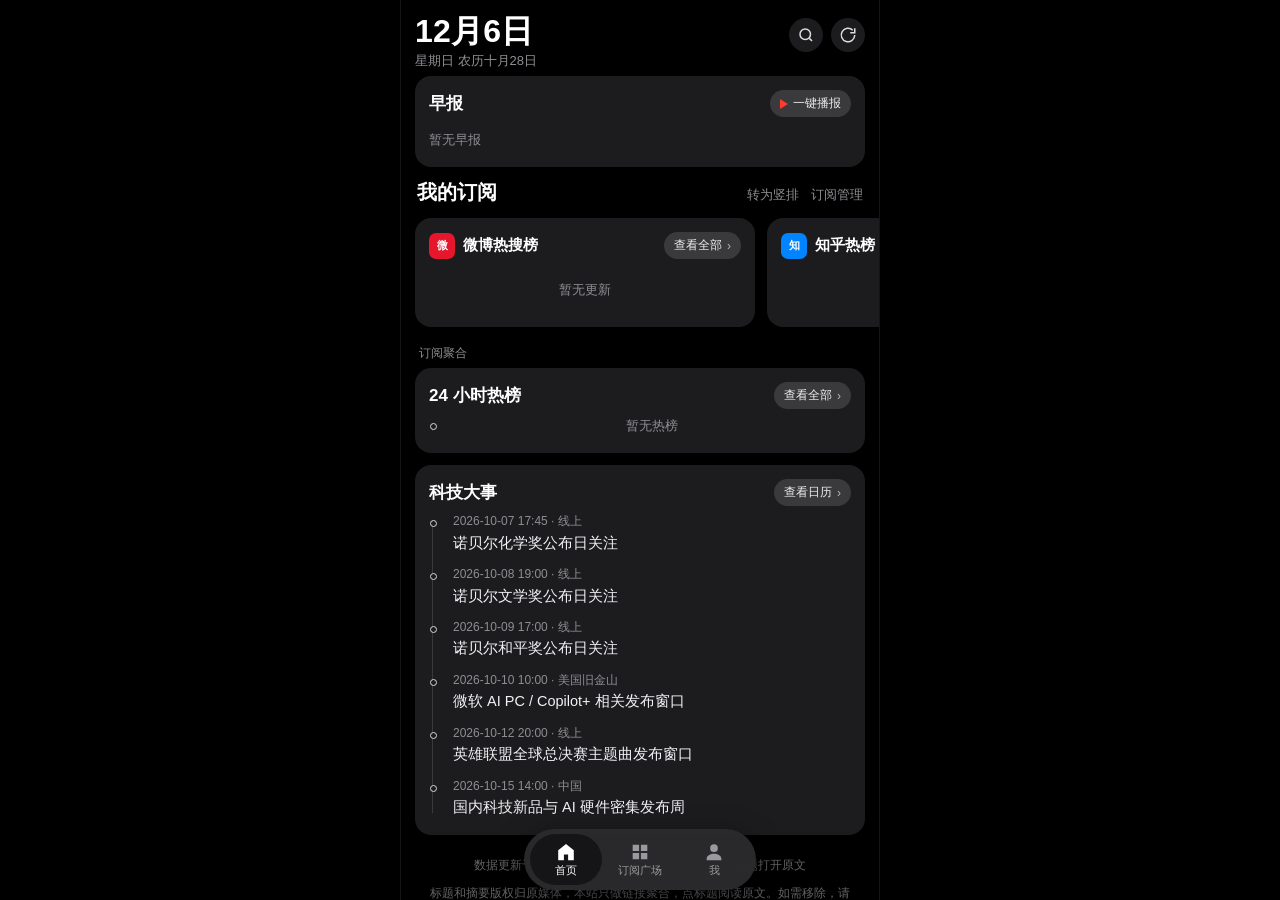
==== commit b0ed21e3: "数据刷新 2026-11-28 10:46" ====
--- a/standalone.html
+++ b/standalone.html
@@ -986,7 +986,7 @@
     </div>
   </div>
 <script>
-window.INLINE_DATA = {"updatedAt":"2026-11-27T20:01:15.747Z","updatedAtLabel":"2026/11/28 04:01:40","morning":[{"title":"董明珠现场发火魏建军解围","summary":"当前热度 35万。","url":"https://s.weibo.com/weibo?q=%E8%91%A3%E6%98%8E%E7%8F%A0%E7%8E%B0%E5%9C%BA%E5%8F%91%E7%81%AB%E9%AD%8F%E5%BB%BA%E5%86%9B%E8%A7%A3%E5%9B%B4","hot":"35万","fetchedAt":"2026-11-27T20:01:15.747Z","minsAgo":1,"tags":["综合","微博热搜榜"],"sourceId":"weibo_hot","sourceName":"微博热搜榜"},{"title":"后会友期第三次飞行嘉宾阵容","summary":"当前热度 14万。","url":"https://s.weibo.com/weibo?q=%E5%90%8E%E4%BC%9A%E5%8F%8B%E6%9C%9F%E7%AC%AC%E4%B8%89%E6%AC%A1%E9%A3%9E%E8%A1%8C%E5%98%89%E5%AE%BE%E9%98%B5%E5%AE%B9","hot":"14万","fetchedAt":"2026-11-27T20:01:15.747Z","minsAgo":4,"tags":["综合","微博热搜榜"],"sourceId":"weibo_hot","sourceName":"微博热搜榜"},{"title":"180秒回顾神24发射任务","summary":"当前热度 14万。","url":"https://s.weibo.com/weibo?q=180%E7%A7%92%E5%9B%9E%E9%A1%BE%E7%A5%9E24%E5%8F%91%E5%B0%84%E4%BB%BB%E5%8A%A1","hot":"14万","fetchedAt":"2026-11-27T20:01:15.747Z","minsAgo":7,"tags":["综合","微博热搜榜"],"sourceId":"weibo_hot","sourceName":"微博热搜榜"},{"title":"商务部开新闻发布会称机关单位带头过紧日子，透露了什么信号？可能有哪些影响？","summary":"当前热度 507 万。","url":"https://www.zhihu.com/question/2109592991497189095","hot":"507 万","fetchedAt":"2026-11-27T10:58:38.584Z","minsAgo":1,"tags":["综合","知乎"],"sourceId":"zhihu_hot","sourceName":"知乎热榜"},{"title":"A 股迎史诗级暴涨，沪深两市成交额重回 2 万亿，创业板指放量大涨超 11%，超 400 只个股涨停，发生了什么？","summary":"当前热度 451 万。","url":"https://www.zhihu.com/question/2109643924381726663","hot":"451 万","fetchedAt":"2026-11-27T10:58:38.584Z","minsAgo":4,"tags":["综合","知乎"],"sourceId":"zhihu_hot","sourceName":"知乎热榜"},{"title":"女子入住上海四千一晚酒店，孩子不慎碰坏一摆件被索赔三千元，远高于采购价，这一索赔标准合理吗？","summary":"当前热度 372 万。","url":"https://www.zhihu.com/question/2109291472705033135","hot":"372 万","fetchedAt":"2026-11-27T10:58:38.584Z","minsAgo":7,"tags":["综合","知乎"],"sourceId":"zhihu_hot","sourceName":"知乎热榜"},{"title":"国家队抄底力度已超“924”","summary":"当前热度 683.9万。","url":"https://so.toutiao.com/search?keyword=%23%E5%9B%BD%E5%AE%B6%E9%98%9F%E6%8A%84%E5%BA%95%E5%8A%9B%E5%BA%A6%E5%B7%B2%E8%B6%85%E2%80%9C924%E2%80%9D%23","hot":"683.9万","fetchedAt":"2026-11-27T10:58:38.584Z","minsAgo":1,"tags":["综合","今日头条"],"sourceId":"toutiao_hot","sourceName":"今日头条热榜"},{"title":"武契奇称一旦绝食将不接受救治","summary":"当前热度 835.4万。","url":"https://so.toutiao.com/search?keyword=%23%E6%AD%A6%E5%A5%91%E5%A5%87%E7%A7%B0%E4%B8%80%E6%97%A6%E7%BB%9D%E9%A3%9F%E5%B0%86%E4%B8%8D%E6%8E%A5%E5%8F%97%E6%95%91%E6%B2%BB%23","hot":"835.4万","fetchedAt":"2026-11-27T20:01:15.747Z","minsAgo":4,"tags":["综合","今日头条"],"sourceId":"toutiao_hot","sourceName":"今日头条热榜"},{"title":"我国知识产权创造量质齐升","summary":"当前热度 755.9万。","url":"https://so.toutiao.com/search?keyword=%23%E6%88%91%E5%9B%BD%E7%9F%A5%E8%AF%86%E4%BA%A7%E6%9D%83%E5%88%9B%E9%80%A0%E9%87%8F%E8%B4%A8%E9%BD%90%E5%8D%87%23","hot":"755.9万","fetchedAt":"2026-11-27T20:01:15.747Z","minsAgo":7,"tags":["综合","今日头条"],"sourceId":"toutiao_hot","sourceName":"今日头条热榜"},{"title":"曝海康威视取消大小周实现双休、但早晚餐补没了，员工称每月少 3000 元","summary":"当前热度 287评。","url":"https://m.ithome.com/html/1033329.htm","hot":"287评","fetchedAt":"2026-11-27T10:58:38.584Z","minsAgo":1,"tags":["科技","IT之家"],"sourceId":"ithome_daily","sourceName":"IT之家日榜"}],"timeline":[{"title":"董明珠现场发火魏建军解围","summary":"当前热度 35万。","url":"https://s.weibo.com/weibo?q=%E8%91%A3%E6%98%8E%E7%8F%A0%E7%8E%B0%E5%9C%BA%E5%8F%91%E7%81%AB%E9%AD%8F%E5%BB%BA%E5%86%9B%E8%A7%A3%E5%9B%B4","hot":"35万","fetchedAt":"2026-11-27T20:01:15.747Z","minsAgo":1,"tags":["综合","微博热搜榜"],"sourceId":"weibo_hot","sourceName":"微博热搜榜"},{"title":"商务部开新闻发布会称机关单位带头过紧日子，透露了什么信号？可能有哪些影响？","summary":"当前热度 507 万。","url":"https://www.zhihu.com/question/2109592991497189095","hot":"507 万","fetchedAt":"2026-11-27T10:58:38.584Z","minsAgo":1,"tags":["综合","知乎"],"sourceId":"zhihu_hot","sourceName":"知乎热榜"},{"title":"“冰箱都装不下了！”妻子举报丈夫非法猎捕野生动物，民警发现野鸡、斑鸠、竹鸡等36只野生动物，丈夫已被取保候审。（人民日报记者 宋豪新）@大英警方 @四川日报","summary":"当前热度 人民日报。","url":"https://www.douyin.com/video/7712330557698362667","hot":"人民日报","fetchedAt":"2026-11-27T02:16:13.454Z","minsAgo":1,"tags":["娱乐","抖音"],"sourceId":"douyin_hot","sourceName":"抖音热榜"},{"title":"国家队抄底力度已超“924”","summary":"当前热度 683.9万。","url":"https://so.toutiao.com/search?keyword=%23%E5%9B%BD%E5%AE%B6%E9%98%9F%E6%8A%84%E5%BA%95%E5%8A%9B%E5%BA%A6%E5%B7%B2%E8%B6%85%E2%80%9C924%E2%80%9D%23","hot":"683.9万","fetchedAt":"2026-11-27T10:58:38.584Z","minsAgo":1,"tags":["综合","今日头条"],"sourceId":"toutiao_hot","sourceName":"今日头条热榜"},{"title":"大学应有的模样｜大学，该让青年从容栖居","summary":"","url":"https://www.thepaper.cn/newsDetail_forward_34554351","fetchedAt":"2026-11-27T10:58:38.584Z","minsAgo":1,"tags":["综合","澎湃新闻"],"sourceId":"thepaper_hot","sourceName":"澎湃新闻热榜"},{"title":"曝海康威视取消大小周实现双休、但早晚餐补没了，员工称每月少 3000 元","summary":"当前热度 287评。","url":"https://m.ithome.com/html/1033329.htm","hot":"287评","fetchedAt":"2026-11-27T10:58:38.584Z","minsAgo":1,"tags":["科技","IT之家"],"sourceId":"ithome_daily","sourceName":"IT之家日榜"},{"title":"《下一个是谁》第七季（6）","summary":"当前热度 105.3万。","url":"https://www.bilibili.com/video/av117687187479259/","hot":"105.3万","fetchedAt":"2026-11-27T20:01:15.747Z","minsAgo":1,"tags":["娱乐","Bilibili"],"sourceId":"bilibili_hot","sourceName":"Bilibili热门"},{"title":"苹果最终确认！向每位用户最高赔 637 元","summary":"当前热度 10.0万。","url":"https://mp.weixin.qq.com/s?__biz=MzIxNjQzNTM5Mw==&mid=2247507218&idx=1&sn=b5ddaa09e4995ef5b014061de1bb5613#rd","hot":"10.0万","fetchedAt":"2026-11-27T20:01:15.747Z","minsAgo":1,"tags":["科技","微信科技"],"sourceId":"weixin_tech","sourceName":"微信科技热门"},{"title":"8点1氪丨美团、淘宝闪购全面取消超时扣款；王兴兴：5到10年内中国机器人产量有望超过汽车；三只松鼠就12人间毛坯宿舍致歉","summary":"","url":"https://www.36kr.com/p/4087256294160773","fetchedAt":"2026-11-27T02:16:13.454Z","minsAgo":1,"tags":["科技","36氪"],"sourceId":"kr36","sourceName":"36氪热门"},{"title":"我最近听到最有水平的两句话","summary":"当前热度 81.8万。","url":"https://www.huxiu.com/article/4907013.html","hot":"81.8万","fetchedAt":"2026-11-27T02:16:13.454Z","minsAgo":1,"tags":["科技","虎嗅"],"sourceId":"huxiu","sourceName":"虎嗅精选"},{"title":"社区速递 167｜迪卡侬折叠车、静电白板贴与跨系统设备协同","summary":"当前热度 Matrix机器人。","url":"https://sspai.com/post/119492","hot":"Matrix机器人","fetchedAt":"2026-11-27T20:01:15.747Z","minsAgo":1,"tags":["科技","少数派"],"sourceId":"sspai","sourceName":"少数派"},{"title":"避险情绪主导市场，芯片股领跌拖累标普、纳指三连跌，英伟达跌4%，美元创18个月新高","summary":"当前热度 21.6万。","url":"https://wallstreetcn.com/articles/3785999","hot":"21.6万","fetchedAt":"2026-11-27T10:58:38.584Z","minsAgo":1,"tags":["财经","华尔街见闻"],"sourceId":"wallstreet","sourceName":"华尔街见闻"},{"title":"U17国足8-0狂胜斐济，晋级U17世界杯32强，这次小组出线意义有多大？谁是最大功臣？","summary":"当前热度 英仙说。","url":"https://new.qq.com/rain/a/20261127Q055A400","hot":"英仙说","fetchedAt":"2026-11-27T10:58:38.584Z","minsAgo":1,"tags":["综合","腾讯新闻"],"sourceId":"tencent_hot","sourceName":"腾讯新闻热门"},{"title":"可能的爱","summary":"当前热度 8。","url":"https://movie.douban.com/subject/36847425/","hot":"8","fetchedAt":"2026-11-27T02:16:13.454Z","minsAgo":1,"tags":["娱乐","豆瓣电影"],"sourceId":"douban_movie","sourceName":"豆瓣电影周榜"},{"title":"展现公道正义 彰显大国担当","summary":"当前热度 790.4万。","url":"https://www.baidu.com/s?wd=%E5%B1%95%E7%8E%B0%E5%85%AC%E9%81%93%E6%AD%A3%E4%B9%89+%E5%BD%B0%E6%98%BE%E5%A4%A7%E5%9B%BD%E6%8B%85%E5%BD%93","hot":"790.4万","fetchedAt":"2026-11-27T20:01:15.747Z","minsAgo":1,"tags":["综合","百度热搜"],"sourceId":"baidu_hot","sourceName":"百度热搜"},{"title":"东方港湾：中国股市值得更强信心","summary":"","url":"https://www.yicai.com/news/103448974.html","fetchedAt":"2026-11-27T02:16:13.454Z","minsAgo":1,"tags":["财经","第一财经"],"sourceId":"yicai","sourceName":"第一财经"},{"title":"GTA6破解移植进度飞速","summary":"当前热度 239.3W实时讨论。","url":"http://tieba.baidu.com/hottopic/browse/hottopic?topic_id=28370332&topic_name=GTA6%E7%A0%B4%E8%A7%A3%E7%A7%BB%E6%A4%8D%E8%BF%9B%E5%BA%A6%E9%A3%9E%E9%80%9F","hot":"239.3W实时讨论","fetchedAt":"2026-11-27T02:16:13.454Z","minsAgo":1,"tags":["娱乐","贴吧热议"],"sourceId":"tieba_hot","sourceName":"贴吧热议"},{"title":"产品经理的日常 11月27日","summary":"","url":"https://m.okjike.com/originalPosts/6b09732e38389f59931afd3f","fetchedAt":"2026-11-27T20:01:15.747Z","minsAgo":1,"tags":["科技","即刻"],"sourceId":"jike","sourceName":"即刻精选"},{"title":"后会友期第三次飞行嘉宾阵容","summary":"当前热度 14万。","url":"https://s.weibo.com/weibo?q=%E5%90%8E%E4%BC%9A%E5%8F%8B%E6%9C%9F%E7%AC%AC%E4%B8%89%E6%AC%A1%E9%A3%9E%E8%A1%8C%E5%98%89%E5%AE%BE%E9%98%B5%E5%AE%B9","hot":"14万","fetchedAt":"2026-11-27T20:01:15.747Z","minsAgo":4,"tags":["综合","微博热搜榜"],"sourceId":"weibo_hot","sourceName":"微博热搜榜"},{"title":"A 股迎史诗级暴涨，沪深两市成交额重回 2 万亿，创业板指放量大涨超 11%，超 400 只个股涨停，发生了什么？","summary":"当前热度 451 万。","url":"https://www.zhihu.com/question/2109643924381726663","hot":"451 万","fetchedAt":"2026-11-27T10:58:38.584Z","minsAgo":4,"tags":["综合","知乎"],"sourceId":"zhihu_hot","sourceName":"知乎热榜"},{"title":"大理","summary":"当前热度 杨颖angelababy。","url":"https://www.douyin.com/video/7712104155250707818","hot":"杨颖angelababy","fetchedAt":"2026-11-27T02:16:13.454Z","minsAgo":4,"tags":["娱乐","抖音"],"sourceId":"douyin_hot","sourceName":"抖音热榜"},{"title":"武契奇称一旦绝食将不接受救治","summary":"当前热度 835.4万。","url":"https://so.toutiao.com/search?keyword=%23%E6%AD%A6%E5%A5%91%E5%A5%87%E7%A7%B0%E4%B8%80%E6%97%A6%E7%BB%9D%E9%A3%9F%E5%B0%86%E4%B8%8D%E6%8E%A5%E5%8F%97%E6%95%91%E6%B2%BB%23","hot":"835.4万","fetchedAt":"2026-11-27T20:01:15.747Z","minsAgo":4,"tags":["综合","今日头条"],"sourceId":"toutiao_hot","sourceName":"今日头条热榜"},{"title":"经纬度｜引资结构优化绝不等于 “外资跑路”","summary":"","url":"https://www.thepaper.cn/newsDetail_forward_34556525","fetchedAt":"2026-11-27T10:58:38.584Z","minsAgo":4,"tags":["综合","澎湃新闻"],"sourceId":"thepaper_hot","sourceName":"澎湃新闻热榜"},{"title":"DeepSeek 灰度测试“消耗额度”：直观展示对话成本，此前已实施限额","summary":"当前热度 129评。","url":"https://m.ithome.com/html/1033157.htm","hot":"129评","fetchedAt":"2026-11-27T10:58:38.584Z","minsAgo":4,"tags":["科技","IT之家"],"sourceId":"ithome_daily","sourceName":"IT之家日榜"},{"title":"《绝区零》挽昼角色展示 | 日陨之前","summary":"当前热度 284.2万。","url":"https://www.bilibili.com/video/av117669269412589/","hot":"284.2万","fetchedAt":"2026-11-27T10:58:38.584Z","minsAgo":4,"tags":["娱乐","Bilibili"],"sourceId":"bilibili_hot","sourceName":"Bilibili热门"},{"title":"恭喜当年办了ETC的车主","summary":"当前热度 10.0万。","url":"https://mp.weixin.qq.com/s?__biz=MzYyMTgyMTQ0MA==&mid=2247485786&idx=1&sn=ba79dc5d680ac9de53538141a2773856#rd","hot":"10.0万","fetchedAt":"2026-11-27T20:01:15.747Z","minsAgo":4,"tags":["科技","微信科技"],"sourceId":"weixin_tech","sourceName":"微信科技热门"},{"title":"字节腾讯阿里AI人才大迁徙：超百起核心岗流动，顶薪2000万","summary":"","url":"https://www.36kr.com/p/4087191926929793","fetchedAt":"2026-11-27T10:58:38.584Z","minsAgo":4,"tags":["科技","36氪"],"sourceId":"kr36","sourceName":"36氪热门"},{"title":"黄仁勋杀回来了，英伟达却回不去了","summary":"当前热度 65.3万。","url":"https://www.huxiu.com/article/4907867.html","hot":"65.3万","fetchedAt":"2026-11-27T20:01:15.747Z","minsAgo":4,"tags":["科技","虎嗅"],"sourceId":"huxiu","sourceName":"虎嗅精选"},{"title":"[限时特惠] 从构思到完稿，让长文写作更有条理：妙笔","summary":"当前热度 Vanilla。","url":"https://sspai.com/post/119035","hot":"Vanilla","fetchedAt":"2026-11-27T20:01:15.747Z","minsAgo":4,"tags":["科技","少数派"],"sourceId":"sspai","sourceName":"少数派"},{"title":"沃什：美联储正为三种AI影响制定预案，若泡沫破裂，或引发股市走弱并拖累经济与就业","summary":"当前热度 16.2万。","url":"https://wallstreetcn.com/articles/3786043","hot":"16.2万","fetchedAt":"2026-11-27T20:01:15.747Z","minsAgo":4,"tags":["财经","华尔街见闻"],"sourceId":"wallstreet","sourceName":"华尔街见闻"},{"title":"以色列正直党与民主党就组阁协议达成一致，埃森科特距离组阁成功还有多远？内塔尼亚胡目前处境如何？","summary":"当前热度 一学就废。","url":"https://new.qq.com/rain/a/20261127Q0635D00","hot":"一学就废","fetchedAt":"2026-11-27T10:58:38.584Z","minsAgo":4,"tags":["综合","腾讯新闻"],"sourceId":"tencent_hot","sourceName":"腾讯新闻热门"},{"title":"黑球","summary":"当前热度 8。","url":"https://movie.douban.com/subject/37215318/","hot":"8","fetchedAt":"2026-11-27T02:16:13.454Z","minsAgo":4,"tags":["娱乐","豆瓣电影"],"sourceId":"douban_movie","sourceName":"豆瓣电影周榜"},{"title":"今晚国内油价下调","summary":"当前热度 780.9万。","url":"https://www.baidu.com/s?wd=%E4%BB%8A%E6%99%9A%E5%9B%BD%E5%86%85%E6%B2%B9%E4%BB%B7%E4%B8%8B%E8%B0%83","hot":"780.9万","fetchedAt":"2026-11-27T20:01:15.747Z","minsAgo":4,"tags":["综合","百度热搜"],"sourceId":"baidu_hot","sourceName":"百度热搜"},{"title":"陈吉宁涉嫌严重违纪违法正接受中央纪委国家监委审查调查","summary":"","url":"https://www.yicai.com/news/103452561.html","fetchedAt":"2026-11-27T20:01:15.747Z","minsAgo":4,"tags":["财经","第一财经"],"sourceId":"yicai","sourceName":"第一财经"},{"title":"塔赞被韩国追缴1800万税款","summary":"当前热度 182.2W实时讨论。","url":"http://tieba.baidu.com/hottopic/browse/hottopic?topic_id=28370473&topic_name=%E5%A1%94%E8%B5%9E%E8%A2%AB%E9%9F%A9%E5%9B%BD%E8%BF%BD%E7%BC%B41800%E4%B8%87%E7%A8%8E%E6%AC%BE","hot":"182.2W实时讨论","fetchedAt":"2026-11-27T20:01:15.747Z","minsAgo":4,"tags":["娱乐","贴吧热议"],"sourceId":"tieba_hot","sourceName":"贴吧热议"},{"title":"产品经理的日常 11月25日","summary":"","url":"https://m.okjike.com/originalPosts/6b070fb2136b2761c6f3dffd","fetchedAt":"2026-11-27T10:58:38.584Z","minsAgo":4,"tags":["科技","即刻"],"sourceId":"jike","sourceName":"即刻精选"},{"title":"180秒回顾神24发射任务","summary":"当前热度 14万。","url":"https://s.weibo.com/weibo?q=180%E7%A7%92%E5%9B%9E%E9%A1%BE%E7%A5%9E24%E5%8F%91%E5%B0%84%E4%BB%BB%E5%8A%A1","hot":"14万","fetchedAt":"2026-11-27T20:01:15.747Z","minsAgo":7,"tags":["综合","微博热搜榜"],"sourceId":"weibo_hot","sourceName":"微博热搜榜"},{"title":"女子入住上海四千一晚酒店，孩子不慎碰坏一摆件被索赔三千元，远高于采购价，这一索赔标准合理吗？","summary":"当前热度 372 万。","url":"https://www.zhihu.com/question/2109291472705033135","hot":"372 万","fetchedAt":"2026-11-27T10:58:38.584Z","minsAgo":7,"tags":["综合","知乎"],"sourceId":"zhihu_hot","sourceName":"知乎热榜"},{"title":"#跳投哥葱油饼 #迈克尔油饼 #致敬平安守护者 #抚顺消防 吓我一跳 我还以为安全检查呢😂","summary":"当前热度 跳投哥葱油饼。","url":"https://www.douyin.com/video/7712294872489777819","hot":"跳投哥葱油饼","fetchedAt":"2026-11-27T02:16:13.454Z","minsAgo":7,"tags":["娱乐","抖音"],"sourceId":"douyin_hot","sourceName":"抖音热榜"},{"title":"我国知识产权创造量质齐升","summary":"当前热度 755.9万。","url":"https://so.toutiao.com/search?keyword=%23%E6%88%91%E5%9B%BD%E7%9F%A5%E8%AF%86%E4%BA%A7%E6%9D%83%E5%88%9B%E9%80%A0%E9%87%8F%E8%B4%A8%E9%BD%90%E5%8D%87%23","hot":"755.9万","fetchedAt":"2026-11-27T20:01:15.747Z","minsAgo":7,"tags":["综合","今日头条"],"sourceId":"toutiao_hot","sourceName":"今日头条热榜"}],"techEvents":[{"time":"2026-10-07 17:45","place":"线上","title":"诺贝尔化学奖公布日关注"},{"time":"2026-10-08 19:00","place":"线上","title":"诺贝尔文学奖公布日关注"},{"time":"2026-10-09 17:00","place":"线上","title":"诺贝尔和平奖公布日关注"},{"time":"2026-10-10 10:00","place":"美国旧金山","title":"微软 AI PC / Copilot+ 相关发布窗口"},{"time":"2026-10-12 20:00","place":"线上","title":"英雄联盟全球总决赛主题曲发布窗口"},{"time":"2026-10-15 14:00","place":"中国","title":"国内科技新品与 AI 硬件密集发布周"}],"sources":[{"id":"weibo_hot","name":"微博热搜榜","cat":"综合","color":"#e6162d","icon":"微","defaultOn":true,"live":true,"status":"ok","updatedAt":"2026-11-27T20:01:15.747Z","todayCount":10,"items":[{"title":"董明珠现场发火魏建军解围","summary":"当前热度 35万。","url":"https://s.weibo.com/weibo?q=%E8%91%A3%E6%98%8E%E7%8F%A0%E7%8E%B0%E5%9C%BA%E5%8F%91%E7%81%AB%E9%AD%8F%E5%BB%BA%E5%86%9B%E8%A7%A3%E5%9B%B4","hot":"35万","fetchedAt":"2026-11-27T20:01:15.747Z","minsAgo":1,"tags":["综合","微博热搜榜"]},{"title":"后会友期第三次飞行嘉宾阵容","summary":"当前热度 14万。","url":"https://s.weibo.com/weibo?q=%E5%90%8E%E4%BC%9A%E5%8F%8B%E6%9C%9F%E7%AC%AC%E4%B8%89%E6%AC%A1%E9%A3%9E%E8%A1%8C%E5%98%89%E5%AE%BE%E9%98%B5%E5%AE%B9","hot":"14万","fetchedAt":"2026-11-27T20:01:15.747Z","minsAgo":4,"tags":["综合","微博热搜榜"]},{"title":"180秒回顾神24发射任务","summary":"当前热度 14万。","url":"https://s.weibo.com/weibo?q=180%E7%A7%92%E5%9B%9E%E9%A1%BE%E7%A5%9E24%E5%8F%91%E5%B0%84%E4%BB%BB%E5%8A%A1","hot":"14万","fetchedAt":"2026-11-27T20:01:15.747Z","minsAgo":7,"tags":["综合","微博热搜榜"]},{"title":"一键停洗充用车更轻松","summary":"当前热度 14万。","url":"https://s.weibo.com/weibo?q=%E4%B8%80%E9%94%AE%E5%81%9C%E6%B4%97%E5%85%85%E7%94%A8%E8%BD%A6%E6%9B%B4%E8%BD%BB%E6%9D%BE","hot":"14万","fetchedAt":"2026-11-27T20:01:15.747Z","minsAgo":10,"tags":["综合","微博热搜榜"]},{"title":"三只松鼠一夜整改反而让人唏嘘","summary":"当前热度 14万。","url":"https://s.weibo.com/weibo?q=%E4%B8%89%E5%8F%AA%E6%9D%BE%E9%BC%A0%E4%B8%80%E5%A4%9C%E6%95%B4%E6%94%B9%E5%8F%8D%E8%80%8C%E8%AE%A9%E4%BA%BA%E5%94%8F%E5%98%98","hot":"14万","fetchedAt":"2026-11-27T20:01:15.747Z","minsAgo":13,"tags":["综合","微博热搜榜"]},{"title":"多平台已下架纸质短剧","summary":"当前热度 11万。","url":"https://s.weibo.com/weibo?q=%E5%A4%9A%E5%B9%B3%E5%8F%B0%E5%B7%B2%E4%B8%8B%E6%9E%B6%E7%BA%B8%E8%B4%A8%E7%9F%AD%E5%89%A7","hot":"11万","fetchedAt":"2026-11-27T20:01:15.747Z","minsAgo":16,"tags":["综合","微博热搜榜"]},{"title":"厉娜前经纪人张阿瞳发文","summary":"当前热度 11万。","url":"https://s.weibo.com/weibo?q=%E5%8E%89%E5%A8%9C%E5%89%8D%E7%BB%8F%E7%BA%AA%E4%BA%BA%E5%BC%A0%E9%98%BF%E7%9E%B3%E5%8F%91%E6%96%87","hot":"11万","fetchedAt":"2026-11-27T20:01:15.747Z","minsAgo":19,"tags":["综合","微博热搜榜"]},{"title":"纵横新派越野标配华为乾崑技术","summary":"当前热度 11万。","url":"https://s.weibo.com/weibo?q=%E7%BA%B5%E6%A8%AA%E6%96%B0%E6%B4%BE%E8%B6%8A%E9%87%8E%E6%A0%87%E9%85%8D%E5%8D%8E%E4%B8%BA%E4%B9%BE%E5%B4%91%E6%8A%80%E6%9C%AF","hot":"11万","fetchedAt":"2026-11-27T20:01:15.747Z","minsAgo":22,"tags":["综合","微博热搜榜"]},{"title":"马天宇 我都40了肯定有过亲密关系啊","summary":"当前热度 10万。","url":"https://s.weibo.com/weibo?q=%E9%A9%AC%E5%A4%A9%E5%AE%87+%E6%88%91%E9%83%BD40%E4%BA%86%E8%82%AF%E5%AE%9A%E6%9C%89%E8%BF%87%E4%BA%B2%E5%AF%86%E5%85%B3%E7%B3%BB%E5%95%8A","hot":"10万","fetchedAt":"2026-11-27T20:01:15.747Z","minsAgo":25,"tags":["综合","微博热搜榜"]},{"title":"赵昭仪说剧组不吃槟榔的人很少见","summary":"当前热度 10万。","url":"https://s.weibo.com/weibo?q=%E8%B5%B5%E6%98%AD%E4%BB%AA%E8%AF%B4%E5%89%A7%E7%BB%84%E4%B8%8D%E5%90%83%E6%A7%9F%E6%A6%94%E7%9A%84%E4%BA%BA%E5%BE%88%E5%B0%91%E8%A7%81","hot":"10万","fetchedAt":"2026-11-27T20:01:15.747Z","minsAgo":28,"tags":["综合","微博热搜榜"]}]},{"id":"zhihu_hot","name":"知乎热榜","cat":"综合","color":"#0084ff","icon":"知","defaultOn":true,"live":true,"status":"ok","updatedAt":"2026-11-27T20:01:15.747Z","todayCount":10,"items":[{"title":"商务部开新闻发布会称机关单位带头过紧日子，透露了什么信号？可能有哪些影响？","summary":"当前热度 507 万。","url":"https://www.zhihu.com/question/2109592991497189095","hot":"507 万","fetchedAt":"2026-11-27T10:58:38.584Z","minsAgo":1,"tags":["综合","知乎"]},{"title":"A 股迎史诗级暴涨，沪深两市成交额重回 2 万亿，创业板指放量大涨超 11%，超 400 只个股涨停，发生了什么？","summary":"当前热度 451 万。","url":"https://www.zhihu.com/question/2109643924381726663","hot":"451 万","fetchedAt":"2026-11-27T10:58:38.584Z","minsAgo":4,"tags":["综合","知乎"]},{"title":"女子入住上海四千一晚酒店，孩子不慎碰坏一摆件被索赔三千元，远高于采购价，这一索赔标准合理吗？","summary":"当前热度 372 万。","url":"https://www.zhihu.com/question/2109291472705033135","hot":"372 万","fetchedAt":"2026-11-27T10:58:38.584Z","minsAgo":7,"tags":["综合","知乎"]},{"title":"如何评价懂车帝最新回应「尊界 V800 刹车踏板支架断裂」事件：公司内部仍在等待相关结果？","summary":"当前热度 300 万。","url":"https://www.zhihu.com/question/2109005398313391373","hot":"300 万","fetchedAt":"2026-11-27T20:01:15.747Z","minsAgo":10,"tags":["综合","知乎"]},{"title":"三只松鼠被曝 CEO 与员工薪资相差 23 倍，这个薪资差距在行业里属于什么水平？算高吗？","summary":"当前热度 210 万。","url":"https://www.zhihu.com/question/2109669812406334189","hot":"210 万","fetchedAt":"2026-11-27T20:01:15.747Z","minsAgo":13,"tags":["综合","知乎"]},{"title":"北大教师右眼被注入工业气体获赔 388 万，顶格惩罚性赔偿的依据是什么？","summary":"当前热度 166 万。","url":"https://www.zhihu.com/question/2109322061701177833","hot":"166 万","fetchedAt":"2026-11-27T20:01:15.747Z","minsAgo":16,"tags":["综合","知乎"]},{"title":"如何看待韩媒爆料，韩国国税厅将向 LPL 韩援李某（疑似 Tarzan）征收 35 亿韩元综合所得税？","summary":"当前热度 164 万。","url":"https://www.zhihu.com/question/2109634600578439021","hot":"164 万","fetchedAt":"2026-11-27T20:01:15.747Z","minsAgo":19,"tags":["综合","知乎"]},{"title":"国产显卡过几年是不是也要起来了？","summary":"当前热度 115 万。","url":"https://www.zhihu.com/question/2107059907736486674","hot":"115 万","fetchedAt":"2026-11-27T20:01:15.747Z","minsAgo":22,"tags":["综合","知乎"]},{"title":"为什么计算机现在已经不如土木了？","summary":"当前热度 112 万。","url":"https://www.zhihu.com/question/2101179129135642327","hot":"112 万","fetchedAt":"2026-11-27T20:01:15.747Z","minsAgo":25,"tags":["综合","知乎"]},{"title":"狮子并非中国的产物，为何石狮子却成了中国的守门神？","summary":"当前热度 112 万。","url":"https://www.zhihu.com/question/565692238","hot":"112 万","fetchedAt":"2026-11-27T10:58:38.584Z","minsAgo":28,"tags":["综合","知乎"]}]},{"id":"douyin_hot","name":"抖音热榜","cat":"娱乐","color":"#111111","icon":"抖","defaultOn":false,"live":true,"status":"ok","updatedAt":"2026-11-27T20:01:15.747Z","todayCount":9,"items":[{"title":"“冰箱都装不下了！”妻子举报丈夫非法猎捕野生动物，民警发现野鸡、斑鸠、竹鸡等36只野生动物，丈夫已被取保候审。（人民日报记者 宋豪新）@大英警方 @四川日报","summary":"当前热度 人民日报。","url":"https://www.douyin.com/video/7712330557698362667","hot":"人民日报","fetchedAt":"2026-11-27T02:16:13.454Z","minsAgo":1,"tags":["娱乐","抖音"]},{"title":"大理","summary":"当前热度 杨颖angelababy。","url":"https://www.douyin.com/video/7712104155250707818","hot":"杨颖angelababy","fetchedAt":"2026-11-27T02:16:13.454Z","minsAgo":4,"tags":["娱乐","抖音"]},{"title":"#跳投哥葱油饼 #迈克尔油饼 #致敬平安守护者 #抚顺消防 吓我一跳 我还以为安全检查呢😂","summary":"当前热度 跳投哥葱油饼。","url":"https://www.douyin.com/video/7712294872489777819","hot":"跳投哥葱油饼","fetchedAt":"2026-11-27T02:16:13.454Z","minsAgo":7,"tags":["娱乐","抖音"]},{"title":"“女篮文班亚马：谁敢欺负我队友”#篮球🏀 #篮球摄手虎 #曹熙琛 #全国青少年u系列篮球联赛 #全国u14青少年篮球联赛","summary":"当前热度 篮球摄手虎。","url":"https://www.douyin.com/video/7712331448292272207","hot":"篮球摄手虎","fetchedAt":"2026-11-27T02:16:13.454Z","minsAgo":10,"tags":["娱乐","抖音"]},{"title":"饭店的寒假工，工资5000包括啥？#豆包工作  #自从我开始用豆包工作","summary":"当前热度 周小闹。","url":"https://www.douyin.com/video/7711688417125955314","hot":"周小闹","fetchedAt":"2026-11-27T20:01:15.747Z","minsAgo":13,"tags":["娱乐","抖音"]},{"title":"没有人能替代你 我的心永远为你跳动 #遗失的心跳 #段俊 #钢琴","summary":"当前热度 段俊。","url":"https://www.douyin.com/video/7711366494000580947","hot":"段俊","fetchedAt":"2026-11-27T20:01:15.747Z","minsAgo":16,"tags":["娱乐","抖音"]},{"title":"自信一点！你不是在追热点，是在创造热点！","summary":"当前热度 李蠕蠕。","url":"https://www.douyin.com/video/7711967359044705969","hot":"李蠕蠕","fetchedAt":"2026-11-27T02:16:13.454Z","minsAgo":19,"tags":["娱乐","抖音"]},{"title":"吃鱼了","summary":"当前热度 暴躁牛魔王。","url":"https://www.douyin.com/video/7712303222170097023","hot":"暴躁牛魔王","fetchedAt":"2026-11-27T02:16:13.454Z","minsAgo":22,"tags":["娱乐","抖音"]},{"title":"跟普信男相亲！#搞笑 #人夫界最严厉的父亲 #人夫感穿搭 #爱他就送他海澜之家 #海澜之家夹克","summary":"当前热度 胡大央。","url":"https://www.douyin.com/video/7712020302788465387","hot":"胡大央","fetchedAt":"2026-11-27T02:16:13.454Z","minsAgo":25,"tags":["娱乐","抖音"]}]},{"id":"toutiao_hot","name":"今日头条热榜","cat":"综合","color":"#f04142","icon":"头","defaultOn":true,"live":true,"status":"ok","updatedAt":"2026-11-27T20:01:15.747Z","todayCount":10,"items":[{"title":"国家队抄底力度已超“924”","summary":"当前热度 683.9万。","url":"https://so.toutiao.com/search?keyword=%23%E5%9B%BD%E5%AE%B6%E9%98%9F%E6%8A%84%E5%BA%95%E5%8A%9B%E5%BA%A6%E5%B7%B2%E8%B6%85%E2%80%9C924%E2%80%9D%23","hot":"683.9万","fetchedAt":"2026-11-27T10:58:38.584Z","minsAgo":1,"tags":["综合","今日头条"]},{"title":"武契奇称一旦绝食将不接受救治","summary":"当前热度 835.4万。","url":"https://so.toutiao.com/search?keyword=%23%E6%AD%A6%E5%A5%91%E5%A5%87%E7%A7%B0%E4%B8%80%E6%97%A6%E7%BB%9D%E9%A3%9F%E5%B0%86%E4%B8%8D%E6%8E%A5%E5%8F%97%E6%95%91%E6%B2%BB%23","hot":"835.4万","fetchedAt":"2026-11-27T20:01:15.747Z","minsAgo":4,"tags":["综合","今日头条"]},{"title":"我国知识产权创造量质齐升","summary":"当前热度 755.9万。","url":"https://so.toutiao.com/search?keyword=%23%E6%88%91%E5%9B%BD%E7%9F%A5%E8%AF%86%E4%BA%A7%E6%9D%83%E5%88%9B%E9%80%A0%E9%87%8F%E8%B4%A8%E9%BD%90%E5%8D%87%23","hot":"755.9万","fetchedAt":"2026-11-27T20:01:15.747Z","minsAgo":7,"tags":["综合","今日头条"]},{"title":"博主：现金为王时代到来","summary":"当前热度 618.9万。","url":"https://so.toutiao.com/search?keyword=%23%E5%8D%9A%E4%B8%BB%EF%BC%9A%E7%8E%B0%E9%87%91%E4%B8%BA%E7%8E%8B%E6%97%B6%E4%BB%A3%E5%88%B0%E6%9D%A5%23","hot":"618.9万","fetchedAt":"2026-11-27T20:01:15.747Z","minsAgo":10,"tags":["综合","今日头条"]},{"title":"董明珠当魏建军面数次训斥员工","summary":"当前热度 560.0万。","url":"https://so.toutiao.com/search?keyword=%23%E8%91%A3%E6%98%8E%E7%8F%A0%E5%BD%93%E9%AD%8F%E5%BB%BA%E5%86%9B%E9%9D%A2%E6%95%B0%E6%AC%A1%E8%AE%AD%E6%96%A5%E5%91%98%E5%B7%A5%23","hot":"560.0万","fetchedAt":"2026-11-27T20:01:15.747Z","minsAgo":13,"tags":["综合","今日头条"]},{"title":"又一家车企宣布停产燃油车","summary":"当前热度 506.7万。","url":"https://so.toutiao.com/search?keyword=%23%E5%8F%88%E4%B8%80%E5%AE%B6%E8%BD%A6%E4%BC%81%E5%AE%A3%E5%B8%83%E5%81%9C%E4%BA%A7%E7%87%83%E6%B2%B9%E8%BD%A6%23","hot":"506.7万","fetchedAt":"2026-11-27T10:58:38.584Z","minsAgo":16,"tags":["综合","今日头条"]},{"title":"正部级蓝天立被判死缓","summary":"当前热度 458.5万。","url":"https://so.toutiao.com/search?keyword=%23%E6%AD%A3%E9%83%A8%E7%BA%A7%E8%93%9D%E5%A4%A9%E7%AB%8B%E8%A2%AB%E5%88%A4%E6%AD%BB%E7%BC%93%23","hot":"458.5万","fetchedAt":"2026-11-27T10:58:38.584Z","minsAgo":19,"tags":["综合","今日头条"]},{"title":"原来鹅毛大雪是真的","summary":"当前热度 414.8万。","url":"https://so.toutiao.com/search?keyword=%23%E5%8E%9F%E6%9D%A5%E9%B9%85%E6%AF%9B%E5%A4%A7%E9%9B%AA%E6%98%AF%E7%9C%9F%E7%9A%84%23","hot":"414.8万","fetchedAt":"2026-11-27T10:58:38.584Z","minsAgo":22,"tags":["综合","今日头条"]},{"title":"三只松鼠让员工住毛坯房是鼠目寸光","summary":"当前热度 375.4万。","url":"https://so.toutiao.com/search?keyword=%23%E4%B8%89%E5%8F%AA%E6%9D%BE%E9%BC%A0%E8%AE%A9%E5%91%98%E5%B7%A5%E4%BD%8F%E6%AF%9B%E5%9D%AF%E6%88%BF%E6%98%AF%E9%BC%A0%E7%9B%AE%E5%AF%B8%E5%85%89%23","hot":"375.4万","fetchedAt":"2026-11-27T20:01:15.747Z","minsAgo":25,"tags":["综合","今日头条"]},{"title":"巴基斯坦航天员离开地球的48小时","summary":"当前热度 339.6万。","url":"https://so.toutiao.com/search?keyword=%23%E5%B7%B4%E5%9F%BA%E6%96%AF%E5%9D%A6%E8%88%AA%E5%A4%A9%E5%91%98%E7%A6%BB%E5%BC%80%E5%9C%B0%E7%90%83%E7%9A%8448%E5%B0%8F%E6%97%B6%23","hot":"339.6万","fetchedAt":"2026-11-27T20:01:15.747Z","minsAgo":28,"tags":["综合","今日头条"]}]},{"id":"thepaper_hot","name":"澎湃新闻热榜","cat":"综合","color":"#e60012","icon":"湃","defaultOn":false,"live":true,"status":"ok","updatedAt":"2026-11-27T20:01:15.747Z","todayCount":10,"items":[{"title":"大学应有的模样｜大学，该让青年从容栖居","summary":"","url":"https://www.thepaper.cn/newsDetail_forward_34554351","fetchedAt":"2026-11-27T10:58:38.584Z","minsAgo":1,"tags":["综合","澎湃新闻"]},{"title":"经纬度｜引资结构优化绝不等于 “外资跑路”","summary":"","url":"https://www.thepaper.cn/newsDetail_forward_34556525","fetchedAt":"2026-11-27T10:58:38.584Z","minsAgo":4,"tags":["综合","澎湃新闻"]},{"title":"拜托，中国男篮别再给解说员出难题了","summary":"","url":"https://www.thepaper.cn/newsDetail_forward_34568938","fetchedAt":"2026-11-27T10:58:38.584Z","minsAgo":7,"tags":["综合","澎湃新闻"]},{"title":"受贿5.87亿余元，广西自治区政府原主席蓝天立一审被判死缓","summary":"","url":"https://www.thepaper.cn/newsDetail_forward_34574989","fetchedAt":"2026-11-27T20:01:15.747Z","minsAgo":10,"tags":["综合","澎湃新闻"]},{"title":"明查｜巴基斯坦航天员称将赴太空“证明地球是平的”？网传视频音轨造假","summary":"","url":"https://www.thepaper.cn/newsDetail_forward_34565138","fetchedAt":"2026-11-27T20:01:15.747Z","minsAgo":13,"tags":["综合","澎湃新闻"]},{"title":"国家最高科学技术奖得主陈立泉光明日报头版撰文：国家需要什么，我就做什么","summary":"","url":"https://www.thepaper.cn/newsDetail_forward_34570807","fetchedAt":"2026-11-27T10:58:38.584Z","minsAgo":16,"tags":["综合","澎湃新闻"]},{"title":"雅迪、台铃、爱玛、小牛等15家电动自行车企业被集中约谈","summary":"","url":"https://www.thepaper.cn/newsDetail_forward_34574923","fetchedAt":"2026-11-27T20:01:15.747Z","minsAgo":19,"tags":["综合","澎湃新闻"]},{"title":"四川德阳一体校回应“教练当学生面连摔多部手机”：可能处理问题比较简单粗暴","summary":"","url":"https://www.thepaper.cn/newsDetail_forward_34572642","fetchedAt":"2026-11-27T20:01:15.747Z","minsAgo":22,"tags":["综合","澎湃新闻"]},{"title":"初中生刺伤霸凌者羁押336天后被判正当防卫，检察院已张贴公告道歉","summary":"","url":"https://www.thepaper.cn/newsDetail_forward_34573017","fetchedAt":"2026-11-27T20:01:15.747Z","minsAgo":25,"tags":["综合","澎湃新闻"]},{"title":"中国队晋级U17世界杯32强，队员：淘汰赛想碰世界强队","summary":"","url":"https://www.thepaper.cn/newsDetail_forward_34571174","fetchedAt":"2026-11-27T20:01:15.747Z","minsAgo":28,"tags":["综合","澎湃新闻"]}]},{"id":"xinwen_lianbo","name":"新闻联播速览","cat":"综合","color":"#c8102e","icon":"联","defaultOn":false,"live":false,"status":"unavailable","updatedAt":null,"todayCount":0,"items":[]},{"id":"ithome_daily","name":"IT之家日榜","cat":"科技","color":"#d35400","icon":"IT","defaultOn":true,"live":true,"status":"ok","updatedAt":"2026-11-27T20:01:15.747Z","todayCount":10,"items":[{"title":"曝海康威视取消大小周实现双休、但早晚餐补没了，员工称每月少 3000 元","summary":"当前热度 287评。","url":"https://m.ithome.com/html/1033329.htm","hot":"287评","fetchedAt":"2026-11-27T10:58:38.584Z","minsAgo":1,"tags":["科技","IT之家"]},{"title":"DeepSeek 灰度测试“消耗额度”：直观展示对话成本，此前已实施限额","summary":"当前热度 129评。","url":"https://m.ithome.com/html/1033157.htm","hot":"129评","fetchedAt":"2026-11-27T10:58:38.584Z","minsAgo":4,"tags":["科技","IT之家"]},{"title":"华为星芒 OSTA O1 Pro 阔直板手机首销激活量曝光，开售三天约 4700 台","summary":"当前热度 517评。","url":"https://m.ithome.com/html/1033356.htm","hot":"517评","fetchedAt":"2026-11-27T10:58:38.584Z","minsAgo":7,"tags":["科技","IT之家"]},{"title":"“大葱哥”泄露《GTA 6》209GB 游戏文件后：全球开发者开启 PC 移植竞速狂欢，最快进度达 91.3%","summary":"当前热度 108评。","url":"https://m.ithome.com/html/1033165.htm","hot":"108评","fetchedAt":"2026-11-27T20:01:15.747Z","minsAgo":10,"tags":["科技","IT之家"]},{"title":"小米 12S、MIX Fold 2、Redmi Note 12 Pro 等多款机型终止软件支持","summary":"当前热度 177评。","url":"https://m.ithome.com/html/1033146.htm","hot":"177评","fetchedAt":"2026-11-27T20:01:15.747Z","minsAgo":13,"tags":["科技","IT之家"]},{"title":"没外屏的巨型 iPhone Duo：苹果最贵 iPad 曝光，折叠内屏达 19~20 英寸","summary":"当前热度 164评。","url":"https://m.ithome.com/html/1033162.htm","hot":"164评","fetchedAt":"2026-11-27T20:01:15.747Z","minsAgo":16,"tags":["科技","IT之家"]},{"title":"奥迪 Q9 中国首秀：品牌史上最大 SUV，首次启用“9”命名","summary":"当前热度 122评。","url":"https://m.ithome.com/html/1033340.htm","hot":"122评","fetchedAt":"2026-11-27T20:01:15.747Z","minsAgo":19,"tags":["科技","IT之家"]},{"title":"全球首款增程汉兰达来了：广汽丰田汉兰达 9X 官宣，携手华为、宁德时代打造","summary":"当前热度 118评。","url":"https://m.ithome.com/html/1033279.htm","hot":"118评","fetchedAt":"2026-11-27T20:01:15.747Z","minsAgo":22,"tags":["科技","IT之家"]},{"title":"GPT-6.2 额度突然不耐用了？OpenAI 承认计费出错，修复后 Astra 消耗速度加快 40%、Sol 加快 25%","summary":"当前热度 40评。","url":"https://m.ithome.com/html/1033138.htm","hot":"40评","fetchedAt":"2026-11-27T20:01:15.747Z","minsAgo":25,"tags":["科技","IT之家"]},{"title":"零跑全新 Lafa5 上市：限时 10.28 万-12.88 万元，全域 800V 加持","summary":"当前热度 45评。","url":"https://m.ithome.com/html/1033224.htm","hot":"45评","fetchedAt":"2026-11-27T20:01:15.747Z","minsAgo":28,"tags":["科技","IT之家"]}]},{"id":"ithome_flash","name":"IT之家快讯","cat":"科技","color":"#e67e22","icon":"讯","defaultOn":false,"live":true,"status":"ok","updatedAt":"2026-11-27T20:01:15.747Z","todayCount":10,"items":[{"title":"魏牌高山右舵版车型在香港市场上市，今年第四季度还将登陆澳洲","summary":"在今天进行的 2026 广州车展中，魏牌宣布旗下魏牌高山右舵版（WEY G9）今日于香港市场正式上市。据介绍，魏牌高山车型依托原生平台实现左舵与右舵版本同步开发，并根据不同地区的通行法规与用车习惯进行属地化适配。","url":"https://www.ithome.com/1/033/771.htm","publishedAt":"2026-11-27T15:04:07.000Z","fetchedAt":"2026-11-27T20:01:15.747Z","minsAgo":297,"tags":["科技","IT之家快讯"]},{"title":"我国自主聚变能源解决方案发布工程初步规划，拟分两个阶段实施","summary":"据央视财经报道，11 月 27 日，中国工程院彭先觉院士团队在成都介绍 我国原创“Z 箍缩聚变裂变混合堆”供热示范堆工程初步规划 。据介绍，Z 箍缩聚变裂变混合堆是我国科学家自主提出的一种将核聚变与核裂变相结合的技术方案。","url":"https://www.ithome.com/1/033/770.htm","publishedAt":"2026-11-27T14:58:15.000Z","fetchedAt":"2026-11-27T20:01:15.747Z","minsAgo":303,"tags":["科技","IT之家快讯"]},{"title":"华擎推出旗舰一体式液冷 Taichi AQUA 360 LCD：引入分体式设计","summary":"华擎 (ASRock) 今日宣布推出旗舰级处理器液冷散热器 Taichi AQUA 360 LCD。该型号总体上来看属于一体式 (AIO) 类型，但又具备一些分体式的特质。","url":"https://www.ithome.com/1/033/769.htm","publishedAt":"2026-11-27T14:48:46.000Z","fetchedAt":"2026-11-27T20:01:15.747Z","minsAgo":312,"tags":["科技","IT之家快讯"]},{"title":"广汽能源：目前自营充电站达 2563 座，目标明年底旗下补能网络覆盖 300 个城市","summary":"广汽集团旗下广汽能源在今日举行的 2026 广州车展上介绍了补能体系建设进展。","url":"https://www.ithome.com/1/033/768.htm","publishedAt":"2026-11-27T14:40:45.000Z","fetchedAt":"2026-11-27T20:01:15.747Z","minsAgo":320,"tags":["科技","IT之家快讯"]},{"title":"恒大汽车：香港联交所上市委员会决定取消公司的上市地位，最快 12 月 14 日摘牌","summary":"恒大汽车今日在港交所发布公告称，公司于 2026 年 11 月 27 日接获联交所函件，联交所上市委员会已决定根据上市规则第 6.01A (1) 条取消公司上市地位， 原因是公司未能于 2026 年 9 月 30 日的复牌截止时间达成所有…","url":"https://www.ithome.com/1/033/767.htm","publishedAt":"2026-11-27T14:38:10.000Z","fetchedAt":"2026-11-27T20:01:15.747Z","minsAgo":323,"tags":["科技","IT之家快讯"]},{"title":"Origin Code 预告 Vortex Evo DDR5 内存模组，EXPO ULL 认证","summary":"PC 内存模组品牌 Origin Code 今日宣布， 其第二代 Vortex DDR5 产品 Vortex Evo 即将开售 。","url":"https://www.ithome.com/1/033/766.htm","publishedAt":"2026-11-27T14:37:41.000Z","fetchedAt":"2026-11-27T20:01:15.747Z","minsAgo":323,"tags":["科技","IT之家快讯"]},{"title":"蔚来李斌：吉利汽车已经在规划和开发相关换电车型","summary":"蔚来创始人、董事长、CEO 李斌在 2026 广州车展上接受每日经济新闻采访时透露， 吉利汽车已经在规划和开发相关换电车型 。今年是我们运营换电站的第 8 年，基本做好了对外开放的准备。","url":"https://www.ithome.com/1/033/765.htm","publishedAt":"2026-11-27T14:32:54.000Z","fetchedAt":"2026-11-27T20:01:15.747Z","minsAgo":328,"tags":["科技","IT之家快讯"]},{"title":"美团 CEO 王兴谈外卖行业拐点：客单价同比明显回升，行业补贴趋于理性","summary":"据新浪科技报道，在 2026 年第三季度业绩会上，美团 CEO 王兴表示，外卖行业在第三季度走到了拐点，主要有三个信号： 客单价同比明显回升；低价订单占比环比持续收缩；行业补贴趋于理性，夏季促销季之后这一趋势尤为明显 。","url":"https://www.ithome.com/1/033/764.htm","publishedAt":"2026-11-27T14:24:51.000Z","fetchedAt":"2026-11-27T20:01:15.747Z","minsAgo":336,"tags":["科技","IT之家快讯"]},{"title":"防考生利用 AI 作弊，韩国学校抢购金属探测器","summary":"据央视新闻报道，为防范考生利用人工智能（AI）设备作弊，韩国教育部近日发布新规，要求所有参加校内考试的学生须在考试前后 接受金属探测器检查 。各地学校加紧采购金属探测器，导致供不应求。","url":"https://www.ithome.com/1/033/763.htm","publishedAt":"2026-11-27T14:11:50.000Z","fetchedAt":"2026-11-27T20:01:15.747Z","minsAgo":349,"tags":["科技","IT之家快讯"]},{"title":"上海警方破获一起购物卡充值诈骗案，骗子谎称“4 万元可安排入职英伟达”","summary":"据上海警方通报，近期上海警方查获一起购物卡充值诈骗案，犯罪分子打着所谓“投资 4 万元就可入职英伟达”旗号，骗取中老年人“托关系给儿子找工作”。","url":"https://www.ithome.com/1/033/755.htm","publishedAt":"2026-11-27T13:57:08.000Z","fetchedAt":"2026-11-27T20:01:15.747Z","minsAgo":364,"tags":["科技","IT之家快讯"]}]},{"id":"bilibili_hot","name":"Bilibili热门","cat":"娱乐","color":"#fb7299","icon":"B","defaultOn":false,"live":true,"status":"ok","updatedAt":"2026-11-27T20:01:15.747Z","todayCount":7,"items":[{"title":"《下一个是谁》第七季（6）","summary":"当前热度 105.3万。","url":"https://www.bilibili.com/video/av117687187479259/","hot":"105.3万","fetchedAt":"2026-11-27T20:01:15.747Z","minsAgo":1,"tags":["娱乐","Bilibili"]},{"title":"《绝区零》挽昼角色展示 | 日陨之前","summary":"当前热度 284.2万。","url":"https://www.bilibili.com/video/av117669269412589/","hot":"284.2万","fetchedAt":"2026-11-27T10:58:38.584Z","minsAgo":4,"tags":["娱乐","Bilibili"]},{"title":"吴 众","summary":"当前热度 281.5万。","url":"https://www.bilibili.com/video/av117676852646165/","hot":"281.5万","fetchedAt":"2026-11-27T02:16:13.454Z","minsAgo":7,"tags":["娱乐","Bilibili"]},{"title":"长得帅就要被网爆么?","summary":"当前热度 232.5万。","url":"https://www.bilibili.com/video/av117682053584983/","hot":"232.5万","fetchedAt":"2026-11-27T10:58:38.584Z","minsAgo":10,"tags":["娱乐","Bilibili"]},{"title":"“MJ宇宙之最正能量的一集”","summary":"当前热度 193.2万。","url":"https://www.bilibili.com/video/av117676298995316/","hot":"193.2万","fetchedAt":"2026-11-27T10:58:38.584Z","minsAgo":13,"tags":["娱乐","Bilibili"]},{"title":"【两小时纯享】荧从提瓦特最南端一路跑到最北端","summary":"当前热度 132.6万。","url":"https://www.bilibili.com/video/av117672322800336/","hot":"132.6万","fetchedAt":"2026-11-27T20:01:15.747Z","minsAgo":16,"tags":["娱乐","Bilibili"]},{"title":"《蓝色星原：旅谣》公测版本PV | 星跃始动","summary":"当前热度 727.3万。","url":"https://www.bilibili.com/video/av117674755492933/","hot":"727.3万","fetchedAt":"2026-11-27T20:01:15.747Z","minsAgo":19,"tags":["娱乐","Bilibili"]}]},{"id":"weixin_tech","name":"微信科技热门","cat":"科技","color":"#07c160","icon":"微","defaultOn":false,"live":true,"status":"ok","updatedAt":"2026-11-27T20:01:15.747Z","todayCount":10,"items":[{"title":"苹果最终确认！向每位用户最高赔 637 元","summary":"当前热度 10.0万。","url":"https://mp.weixin.qq.com/s?__biz=MzIxNjQzNTM5Mw==&mid=2247507218&idx=1&sn=b5ddaa09e4995ef5b014061de1bb5613#rd","hot":"10.0万","fetchedAt":"2026-11-27T20:01:15.747Z","minsAgo":1,"tags":["科技","微信科技"]},{"title":"恭喜当年办了ETC的车主","summary":"当前热度 10.0万。","url":"https://mp.weixin.qq.com/s?__biz=MzYyMTgyMTQ0MA==&mid=2247485786&idx=1&sn=ba79dc5d680ac9de53538141a2773856#rd","hot":"10.0万","fetchedAt":"2026-11-27T20:01:15.747Z","minsAgo":4,"tags":["科技","微信科技"]},{"title":"名古屋亚运会 | 韩国男篮67-57战胜日本拿下金牌，中国队收获第四，历史第二差战绩","summary":"当前热度 10.0万。","url":"https://mp.weixin.qq.com/s?__biz=Mzk4ODg5MzE2Ng==&mid=2247484728&idx=1&sn=b48a0e9afac355217c836dd8e87f1cbc#rd","hot":"10.0万","fetchedAt":"2026-11-27T20:01:15.747Z","minsAgo":7,"tags":["科技","微信科技"]},{"title":"83年，43岁，钱难挣，新的攀比风已经出现了","summary":"当前热度 10.0万。","url":"https://mp.weixin.qq.com/s?__biz=MjM5MDA5ODg5NQ==&mid=2449662392&idx=1&sn=2ddae15ab4851c126142e9fc95397618#rd","hot":"10.0万","fetchedAt":"2026-11-27T20:01:15.747Z","minsAgo":10,"tags":["科技","微信科技"]},{"title":"今日有梗：我今年三十五了，谈了五个男朋友，不怕你们笑话，基本都同居过。我先说一句实在话：三十五了，没结过婚，谈过五段恋爱，每一段","summary":"当前热度 10.0万。","url":"https://mp.weixin.qq.com/s?__biz=MzcwODM0NTk1OQ==&mid=2247485751&idx=1&sn=7c1c80e6cbb94dbdc5a6797718763a4d#rd","hot":"10.0万","fetchedAt":"2026-11-27T20:01:15.747Z","minsAgo":13,"tags":["科技","微信科技"]},{"title":"舒服到不想脱下来的一套懒人穿搭","summary":"当前热度 10.0万。","url":"https://mp.weixin.qq.com/s?__biz=MzY4MTIwMjg2MQ==&mid=2247486541&idx=1&sn=0d73281a1e3fbc1722445ce6a52dbb96#rd","hot":"10.0万","fetchedAt":"2026-11-27T20:01:15.747Z","minsAgo":16,"tags":["科技","微信科技"]},{"title":"41岁薇娅官宣二胎得子，一家四口同框太温馨","summary":"当前热度 10.0万。","url":"https://mp.weixin.qq.com/s?__biz=MzkzMjY4OTk4NQ==&mid=2247489460&idx=1&sn=430287701f87e9ff30885fc47ac39d3b#rd","hot":"10.0万","fetchedAt":"2026-11-27T20:01:15.747Z","minsAgo":19,"tags":["科技","微信科技"]},{"title":"又到了一年一度家长展示手艺的时候了🏮","summary":"当前热度 10.0万。","url":"https://mp.weixin.qq.com/s?__biz=MzY5NzI4MDQwOQ==&mid=2247486040&idx=1&sn=30d1e2f3c69ee81d14891215d067d513#rd","hot":"10.0万","fetchedAt":"2026-11-27T20:01:15.747Z","minsAgo":22,"tags":["科技","微信科技"]},{"title":"这么有创意，难怪生意会好","summary":"当前热度 10.0万。","url":"https://mp.weixin.qq.com/s?__biz=MzcwODExMzg5MQ==&mid=2247485715&idx=1&sn=dcac48db1baa54318ef8c58526bdc543#rd","hot":"10.0万","fetchedAt":"2026-11-27T20:01:15.747Z","minsAgo":25,"tags":["科技","微信科技"]},{"title":"江北的零号路真不错","summary":"当前热度 10.0万。","url":"https://mp.weixin.qq.com/s?__biz=MzcwNTM3MTg4NQ==&mid=2247484223&idx=1&sn=bd65cc8daecab0839da8ce6523f3ce4c#rd","hot":"10.0万","fetchedAt":"2026-11-27T20:01:15.747Z","minsAgo":28,"tags":["科技","微信科技"]}]},{"id":"kr36","name":"36氪热门","cat":"科技","color":"#1a73e8","icon":"36","defaultOn":false,"live":true,"status":"ok","updatedAt":"2026-11-27T20:01:15.747Z","todayCount":8,"items":[{"title":"8点1氪丨美团、淘宝闪购全面取消超时扣款；王兴兴：5到10年内中国机器人产量有望超过汽车；三只松鼠就12人间毛坯宿舍致歉","summary":"","url":"https://www.36kr.com/p/4087256294160773","fetchedAt":"2026-11-27T02:16:13.454Z","minsAgo":1,"tags":["科技","36氪"]},{"title":"字节腾讯阿里AI人才大迁徙：超百起核心岗流动，顶薪2000万","summary":"","url":"https://www.36kr.com/p/4087191926929793","fetchedAt":"2026-11-27T10:58:38.584Z","minsAgo":4,"tags":["科技","36氪"]},{"title":"大一统最后一块拼图，GPT-6 Astra啃了4亿token","summary":"","url":"https://www.36kr.com/p/4087271122876801","fetchedAt":"2026-11-27T10:58:38.584Z","minsAgo":7,"tags":["科技","36氪"]},{"title":"Claude Code 灵魂人物，开始反思 Vibe Coding 的未来了","summary":"","url":"https://www.36kr.com/p/4087449994181000","fetchedAt":"2026-11-27T10:58:38.584Z","minsAgo":10,"tags":["科技","36氪"]},{"title":"Gemini 4 Carbon点亮8颗太阳，70年几何悬案告破，只用6页神级证明","summary":"","url":"https://www.36kr.com/p/4087355247540614","fetchedAt":"2026-11-27T10:58:38.584Z","minsAgo":13,"tags":["科技","36氪"]},{"title":"马斯克，送出1200亿","summary":"","url":"https://www.36kr.com/p/4087446522362500","fetchedAt":"2026-11-27T10:58:38.584Z","minsAgo":16,"tags":["科技","36氪"]},{"title":"A股增持潮再起，885家公司重要股东豪掷764亿真金白银加仓","summary":"","url":"https://www.36kr.com/p/4087775054599817","fetchedAt":"2026-11-27T20:01:15.747Z","minsAgo":19,"tags":["科技","36氪"]},{"title":"游戏和影视之后，儒意集团联手腾讯进军AI服务","summary":"","url":"https://www.36kr.com/p/4086757655231105","fetchedAt":"2026-11-27T10:58:38.584Z","minsAgo":22,"tags":["科技","36氪"]}]},{"id":"huxiu","name":"虎嗅精选","cat":"科技","color":"#ff6600","icon":"虎","defaultOn":false,"live":true,"status":"ok","updatedAt":"2026-11-27T20:01:15.747Z","todayCount":7,"items":[{"title":"我最近听到最有水平的两句话","summary":"当前热度 81.8万。","url":"https://www.huxiu.com/article/4907013.html","hot":"81.8万","fetchedAt":"2026-11-27T02:16:13.454Z","minsAgo":1,"tags":["科技","虎嗅"]},{"title":"黄仁勋杀回来了，英伟达却回不去了","summary":"当前热度 65.3万。","url":"https://www.huxiu.com/article/4907867.html","hot":"65.3万","fetchedAt":"2026-11-27T20:01:15.747Z","minsAgo":4,"tags":["科技","虎嗅"]},{"title":"腾讯到最危险的时刻了？","summary":"当前热度 61.0万。","url":"https://www.huxiu.com/article/4906811.html","hot":"61.0万","fetchedAt":"2026-11-27T02:16:13.454Z","minsAgo":7,"tags":["科技","虎嗅"]},{"title":"B站盈利的代价","summary":"当前热度 44.2万。","url":"https://www.huxiu.com/article/4908174.html","hot":"44.2万","fetchedAt":"2026-11-27T10:58:38.584Z","minsAgo":10,"tags":["科技","虎嗅"]},{"title":"10个看人极准的细节","summary":"当前热度 42.8万。","url":"https://www.huxiu.com/article/4908518.html","hot":"42.8万","fetchedAt":"2026-11-27T02:16:13.454Z","minsAgo":13,"tags":["科技","虎嗅"]},{"title":"家门口的养老院正在消失","summary":"当前热度 38.7万。","url":"https://www.huxiu.com/article/4907382.html","hot":"38.7万","fetchedAt":"2026-11-27T10:58:38.584Z","minsAgo":16,"tags":["科技","虎嗅"]},{"title":"朋友圈进入集体大失声时代","summary":"当前热度 37.1万。","url":"https://www.huxiu.com/article/4908188.html","hot":"37.1万","fetchedAt":"2026-11-27T20:01:15.747Z","minsAgo":19,"tags":["科技","虎嗅"]}]},{"id":"sspai","name":"少数派","cat":"科技","color":"#c45c26","icon":"派","defaultOn":false,"live":true,"status":"ok","updatedAt":"2026-11-27T20:01:15.747Z","todayCount":7,"items":[{"title":"社区速递 167｜迪卡侬折叠车、静电白板贴与跨系统设备协同","summary":"当前热度 Matrix机器人。","url":"https://sspai.com/post/119492","hot":"Matrix机器人","fetchedAt":"2026-11-27T20:01:15.747Z","minsAgo":1,"tags":["科技","少数派"]},{"title":"[限时特惠] 从构思到完稿，让长文写作更有条理：妙笔","summary":"当前热度 Vanilla。","url":"https://sspai.com/post/119035","hot":"Vanilla","fetchedAt":"2026-11-27T20:01:15.747Z","minsAgo":4,"tags":["科技","少数派"]},{"title":"写在动荡之后：漫步巴黎的寻常一日","summary":"当前热度 中天与大瓶子。","url":"https://sspai.com/post/119412","hot":"中天与大瓶子","fetchedAt":"2026-11-27T20:01:15.747Z","minsAgo":7,"tags":["科技","少数派"]},{"title":"从深圳到上海，少数派的共创故事还在继续","summary":"当前热度 侧脸君。","url":"https://sspai.com/post/119318","hot":"侧脸君","fetchedAt":"2026-11-27T10:58:38.584Z","minsAgo":10,"tags":["科技","少数派"]},{"title":"这群在鸿蒙写应用的年轻人，只想做点「用得上」的","summary":"当前热度 少数派编辑部。","url":"https://sspai.com/post/119291","hot":"少数派编辑部","fetchedAt":"2026-11-27T20:01:15.747Z","minsAgo":13,"tags":["科技","少数派"]},{"title":"本周看什么 | 最近值得一看的 10 部作品","summary":"当前热度 少数派编辑部。","url":"https://sspai.com/post/119337","hot":"少数派编辑部","fetchedAt":"2026-11-27T02:16:13.454Z","minsAgo":16,"tags":["科技","少数派"]},{"title":"游戏史最高分，不负 13 年的等待：《GTA 6》游玩体验","summary":"当前热度 篝火营地。","url":"https://sspai.com/post/119327","hot":"篝火营地","fetchedAt":"2026-11-27T02:16:13.454Z","minsAgo":19,"tags":["科技","少数派"]}]},{"id":"wallstreet","name":"华尔街见闻","cat":"财经","color":"#1a1a2e","icon":"华","defaultOn":false,"live":true,"status":"ok","updatedAt":"2026-11-27T20:01:15.747Z","todayCount":10,"items":[{"title":"避险情绪主导市场，芯片股领跌拖累标普、纳指三连跌，英伟达跌4%，美元创18个月新高","summary":"当前热度 21.6万。","url":"https://wallstreetcn.com/articles/3785999","hot":"21.6万","fetchedAt":"2026-11-27T10:58:38.584Z","minsAgo":1,"tags":["财经","华尔街见闻"]},{"title":"沃什：美联储正为三种AI影响制定预案，若泡沫破裂，或引发股市走弱并拖累经济与就业","summary":"当前热度 16.2万。","url":"https://wallstreetcn.com/articles/3786043","hot":"16.2万","fetchedAt":"2026-11-27T20:01:15.747Z","minsAgo":4,"tags":["财经","华尔街见闻"]},{"title":"SemiAnalysis大幅下修AI算力预测：2028年资本开支预测下调近三成，五年硅片出货面积下调17%，英伟达受冲击最严重","summary":"当前热度 10.8万。","url":"https://wallstreetcn.com/articles/3786019","hot":"10.8万","fetchedAt":"2026-11-27T10:58:38.584Z","minsAgo":7,"tags":["财经","华尔街见闻"]},{"title":"华尔街见闻早餐FM-Radio | 2026年11月17日","summary":"当前热度 10.1万。","url":"https://wallstreetcn.com/articles/3786055","hot":"10.1万","fetchedAt":"2026-11-27T20:01:15.747Z","minsAgo":10,"tags":["财经","华尔街见闻"]},{"title":"腾讯内部讲话曝光，马化腾：浪已经杀过来了，远处的浪潮已经在吞没一个个山丘，你不能还坐着欣赏","summary":"当前热度 9.9万。","url":"https://wallstreetcn.com/articles/3786059","hot":"9.9万","fetchedAt":"2026-11-27T20:01:15.747Z","minsAgo":13,"tags":["财经","华尔街见闻"]},{"title":"特朗普支持黄仁勋回归，英伟达董事会称暂不考虑复职事项","summary":"当前热度 9.7万。","url":"https://wallstreetcn.com/articles/3786042","hot":"9.7万","fetchedAt":"2026-11-27T20:01:15.747Z","minsAgo":16,"tags":["财经","华尔街见闻"]},{"title":"黄仁勋要回归？很难！","summary":"当前热度 7.3万。","url":"https://wallstreetcn.com/articles/3786008","hot":"7.3万","fetchedAt":"2026-11-27T10:58:38.584Z","minsAgo":19,"tags":["财经","华尔街见闻"]},{"title":"段永平：黄仁勋回归并非零概率，英伟达“护城河”依然很强大，不想就这么放弃了","summary":"当前热度 7.2万。","url":"https://wallstreetcn.com/articles/3786016","hot":"7.2万","fetchedAt":"2026-11-27T10:58:38.584Z","minsAgo":22,"tags":["财经","华尔街见闻"]},{"title":"创业板跌超4%，科创50跌5%，“易中天”再大跌，银行逆势拉升，30年期国债跌0.8%，恒科指午后转跌","summary":"当前热度 6.4万。","url":"https://wallstreetcn.com/articles/3785986","hot":"6.4万","fetchedAt":"2026-11-27T10:58:38.584Z","minsAgo":25,"tags":["财经","华尔街见闻"]},{"title":"怎样看待当前消费形势？人民日报发文","summary":"当前热度 6.4万。","url":"https://wallstreetcn.com/articles/3786005","hot":"6.4万","fetchedAt":"2026-11-27T10:58:38.584Z","minsAgo":28,"tags":["财经","华尔街见闻"]}]},{"id":"caixin","name":"财新网","cat":"财经","color":"#005bac","icon":"财","defaultOn":false,"live":false,"status":"unavailable","updatedAt":null,"todayCount":0,"items":[]},{"id":"tencent_hot","name":"腾讯新闻热门","cat":"综合","color":"#12b7f5","icon":"腾","defaultOn":false,"live":true,"status":"ok","updatedAt":"2026-11-27T20:01:15.747Z","todayCount":9,"items":[{"title":"U17国足8-0狂胜斐济，晋级U17世界杯32强，这次小组出线意义有多大？谁是最大功臣？","summary":"当前热度 英仙说。","url":"https://new.qq.com/rain/a/20261127Q055A400","hot":"英仙说","fetchedAt":"2026-11-27T10:58:38.584Z","minsAgo":1,"tags":["综合","腾讯新闻"]},{"title":"以色列正直党与民主党就组阁协议达成一致，埃森科特距离组阁成功还有多远？内塔尼亚胡目前处境如何？","summary":"当前热度 一学就废。","url":"https://new.qq.com/rain/a/20261127Q0635D00","hot":"一学就废","fetchedAt":"2026-11-27T10:58:38.584Z","minsAgo":4,"tags":["综合","腾讯新闻"]},{"title":"曝海康威视取消大小周遭员工抵制，公司称不属实，为何员工反应如此强烈？公司这一调整合理合法吗？","summary":"当前热度 云淡。","url":"https://new.qq.com/rain/a/20261127Q0E72B00","hot":"云淡","fetchedAt":"2026-11-27T20:01:15.747Z","minsAgo":7,"tags":["综合","腾讯新闻"]},{"title":"特朗普称已敦促普京尽快与乌克兰达成协议，普京会收手吗？俄乌什么情况下才可能达成和平协议？","summary":"当前热度 之乎者也小鱼儿。","url":"https://new.qq.com/rain/a/20261127Q061C400","hot":"之乎者也小鱼儿","fetchedAt":"2026-11-27T10:58:38.584Z","minsAgo":10,"tags":["综合","腾讯新闻"]},{"title":"中国男篮世预赛80：82不敌沙特，全队三分球30中5，为何状态这么差？临场指挥方面有哪些问题？","summary":"当前热度 盛京中场一十六号。","url":"https://new.qq.com/rain/a/20261127Q0GRZ900","hot":"盛京中场一十六号","fetchedAt":"2026-11-27T20:01:15.747Z","minsAgo":13,"tags":["综合","腾讯新闻"]},{"title":"湖南少年刺伤霸凌者羁押336天后获无罪，检方恢复其名誉有何意义？","summary":"当前热度 本来就是个局外人。","url":"https://new.qq.com/rain/a/20261126Q0D13D00","hot":"本来就是个局外人","fetchedAt":"2026-11-27T02:16:13.454Z","minsAgo":16,"tags":["综合","腾讯新闻"]},{"title":"女子称因超40岁被酒店拒绝入住，酒店有权设年龄门槛吗？客人到店被拒该怎么办？","summary":"当前热度 之乎者也小鱼儿。","url":"https://new.qq.com/rain/a/20261127Q096L700","hot":"之乎者也小鱼儿","fetchedAt":"2026-11-27T10:58:38.584Z","minsAgo":19,"tags":["综合","腾讯新闻"]},{"title":"广东1岁半男童遭父亲女友踢死，生父单方面出具的谅解书有效吗？","summary":"当前热度 本来就是个局外人。","url":"https://new.qq.com/rain/a/20261126Q0FFFI00","hot":"本来就是个局外人","fetchedAt":"2026-11-27T02:16:13.454Z","minsAgo":22,"tags":["综合","腾讯新闻"]},{"title":"马斯克的100万颗AI卫星星座计划获批，为什么要发射这么多卫星？产能和需求上存在哪些不确定性？","summary":"当前热度 之乎者也小鱼儿。","url":"https://new.qq.com/rain/a/20261126Q07EFR00","hot":"之乎者也小鱼儿","fetchedAt":"2026-11-27T20:01:15.747Z","minsAgo":25,"tags":["综合","腾讯新闻"]}]},{"id":"douban_movie","name":"豆瓣电影周榜","cat":"娱乐","color":"#00b51d","icon":"豆","defaultOn":false,"live":true,"status":"ok","updatedAt":"2026-11-27T20:01:15.747Z","todayCount":8,"items":[{"title":"可能的爱","summary":"当前热度 8。","url":"https://movie.douban.com/subject/36847425/","hot":"8","fetchedAt":"2026-11-27T02:16:13.454Z","minsAgo":1,"tags":["娱乐","豆瓣电影"]},{"title":"黑球","summary":"当前热度 8。","url":"https://movie.douban.com/subject/37215318/","hot":"8","fetchedAt":"2026-11-27T02:16:13.454Z","minsAgo":4,"tags":["娱乐","豆瓣电影"]},{"title":"一切如你所见","summary":"当前热度 8。","url":"https://movie.douban.com/subject/38643086/","hot":"8","fetchedAt":"2026-11-27T02:16:13.454Z","minsAgo":7,"tags":["娱乐","豆瓣电影"]},{"title":"另一个妈妈","summary":"当前热度 5。","url":"https://movie.douban.com/subject/37317907/","hot":"5","fetchedAt":"2026-11-27T20:01:15.747Z","minsAgo":10,"tags":["娱乐","豆瓣电影"]},{"title":"懦夫","summary":"当前热度 7。","url":"https://movie.douban.com/subject/37148241/","hot":"7","fetchedAt":"2026-11-27T20:01:15.747Z","minsAgo":13,"tags":["娱乐","豆瓣电影"]},{"title":"突如其来","summary":"当前热度 7。","url":"https://movie.douban.com/subject/37342630/","hot":"7","fetchedAt":"2026-11-27T20:01:15.747Z","minsAgo":16,"tags":["娱乐","豆瓣电影"]},{"title":"八仙！","summary":"当前热度 8。","url":"https://movie.douban.com/subject/36882191/","hot":"8","fetchedAt":"2026-11-27T20:01:15.747Z","minsAgo":19,"tags":["娱乐","豆瓣电影"]},{"title":"逃出布迪秀","summary":"当前热度 7。","url":"https://movie.douban.com/subject/37446297/","hot":"7","fetchedAt":"2026-11-27T02:16:13.454Z","minsAgo":22,"tags":["娱乐","豆瓣电影"]}]},{"id":"netease","name":"网易新闻","cat":"综合","color":"#c4302b","icon":"易","defaultOn":false,"live":false,"status":"unavailable","updatedAt":null,"todayCount":0,"items":[]},{"id":"baidu_hot","name":"百度热搜","cat":"综合","color":"#2932e1","icon":"百","defaultOn":true,"live":true,"status":"ok","updatedAt":"2026-11-27T20:01:15.747Z","todayCount":10,"items":[{"title":"展现公道正义 彰显大国担当","summary":"当前热度 790.4万。","url":"https://www.baidu.com/s?wd=%E5%B1%95%E7%8E%B0%E5%85%AC%E9%81%93%E6%AD%A3%E4%B9%89+%E5%BD%B0%E6%98%BE%E5%A4%A7%E5%9B%BD%E6%8B%85%E5%BD%93","hot":"790.4万","fetchedAt":"2026-11-27T20:01:15.747Z","minsAgo":1,"tags":["综合","百度热搜"]},{"title":"今晚国内油价下调","summary":"当前热度 780.9万。","url":"https://www.baidu.com/s?wd=%E4%BB%8A%E6%99%9A%E5%9B%BD%E5%86%85%E6%B2%B9%E4%BB%B7%E4%B8%8B%E8%B0%83","hot":"780.9万","fetchedAt":"2026-11-27T20:01:15.747Z","minsAgo":4,"tags":["综合","百度热搜"]},{"title":"商务部：坚决反对美对中国加征关税","summary":"当前热度 771.4万。","url":"https://www.baidu.com/s?wd=%E5%95%86%E5%8A%A1%E9%83%A8%EF%BC%9A%E5%9D%9A%E5%86%B3%E5%8F%8D%E5%AF%B9%E7%BE%8E%E5%AF%B9%E4%B8%AD%E5%9B%BD%E5%8A%A0%E5%BE%81%E5%85%B3%E7%A8%8E","hot":"771.4万","fetchedAt":"2026-11-27T20:01:15.747Z","minsAgo":7,"tags":["综合","百度热搜"]},{"title":"外国游客为啥爱上“中国购”","summary":"当前热度 761.9万。","url":"https://www.baidu.com/s?wd=%E5%A4%96%E5%9B%BD%E6%B8%B8%E5%AE%A2%E4%B8%BA%E5%95%A5%E7%88%B1%E4%B8%8A%E2%80%9C%E4%B8%AD%E5%9B%BD%E8%B4%AD%E2%80%9D","hot":"761.9万","fetchedAt":"2026-11-27T20:01:15.747Z","minsAgo":10,"tags":["综合","百度热搜"]},{"title":"9岁孩子手写短文《奶奶的家》看哭全网","summary":"当前热度 752.3万。","url":"https://www.baidu.com/s?wd=9%E5%B2%81%E5%AD%A9%E5%AD%90%E6%89%8B%E5%86%99%E7%9F%AD%E6%96%87%E3%80%8A%E5%A5%B6%E5%A5%B6%E7%9A%84%E5%AE%B6%E3%80%8B%E7%9C%8B%E5%93%AD%E5%85%A8%E7%BD%91","hot":"752.3万","fetchedAt":"2026-11-27T20:01:15.747Z","minsAgo":13,"tags":["综合","百度热搜"]},{"title":"初三男生被清华大学“预定”","summary":"当前热度 742.5万。","url":"https://www.baidu.com/s?wd=%E5%88%9D%E4%B8%89%E7%94%B7%E7%94%9F%E8%A2%AB%E6%B8%85%E5%8D%8E%E5%A4%A7%E5%AD%A6%E2%80%9C%E9%A2%84%E5%AE%9A%E2%80%9D","hot":"742.5万","fetchedAt":"2026-11-27T20:01:15.747Z","minsAgo":16,"tags":["综合","百度热搜"]},{"title":"普京在深圳下榻酒店留下亲笔签名","summary":"当前热度 733.0万。","url":"https://www.baidu.com/s?wd=%E6%99%AE%E4%BA%AC%E5%9C%A8%E6%B7%B1%E5%9C%B3%E4%B8%8B%E6%A6%BB%E9%85%92%E5%BA%97%E7%95%99%E4%B8%8B%E4%BA%B2%E7%AC%94%E7%AD%BE%E5%90%8D","hot":"733.0万","fetchedAt":"2026-11-27T20:01:15.747Z","minsAgo":19,"tags":["综合","百度热搜"]},{"title":"980元摆件用7年被碰坏 酒店索赔3000","summary":"当前热度 723.5万。","url":"https://www.baidu.com/s?wd=980%E5%85%83%E6%91%86%E4%BB%B6%E7%94%A87%E5%B9%B4%E8%A2%AB%E7%A2%B0%E5%9D%8F+%E9%85%92%E5%BA%97%E7%B4%A2%E8%B5%943000","hot":"723.5万","fetchedAt":"2026-11-27T20:01:15.747Z","minsAgo":22,"tags":["综合","百度热搜"]},{"title":"杜兰特狄龙两人对喷","summary":"当前热度 713.5万。","url":"https://www.baidu.com/s?wd=%E6%9D%9C%E5%85%B0%E7%89%B9%E7%8B%84%E9%BE%99%E4%B8%A4%E4%BA%BA%E5%AF%B9%E5%96%B7","hot":"713.5万","fetchedAt":"2026-11-27T20:01:15.747Z","minsAgo":25,"tags":["综合","百度热搜"]},{"title":"“史密斯夫妇”庭外和解","summary":"当前热度 704.0万。","url":"https://www.baidu.com/s?wd=%E2%80%9C%E5%8F%B2%E5%AF%86%E6%96%AF%E5%A4%AB%E5%A6%87%E2%80%9D%E5%BA%AD%E5%A4%96%E5%92%8C%E8%A7%A3","hot":"704.0万","fetchedAt":"2026-11-27T20:01:15.747Z","minsAgo":28,"tags":["综合","百度热搜"]}]},{"id":"jiemian","name":"界面新闻","cat":"财经","color":"#e60012","icon":"界","defaultOn":false,"live":false,"status":"unavailable","updatedAt":null,"todayCount":0,"items":[]},{"id":"yicai","name":"第一财经","cat":"财经","color":"#c8102e","icon":"一","defaultOn":false,"live":true,"status":"ok","updatedAt":"2026-11-27T20:01:15.747Z","todayCount":8,"items":[{"title":"东方港湾：中国股市值得更强信心","summary":"","url":"https://www.yicai.com/news/103448974.html","fetchedAt":"2026-11-27T02:16:13.454Z","minsAgo":1,"tags":["财经","第一财经"]},{"title":"陈吉宁涉嫌严重违纪违法正接受中央纪委国家监委审查调查","summary":"","url":"https://www.yicai.com/news/103452561.html","fetchedAt":"2026-11-27T20:01:15.747Z","minsAgo":4,"tags":["财经","第一财经"]},{"title":"三种流感毒株叠加来袭，流感概念股掀起涨停潮","summary":"","url":"https://www.yicai.com/news/103453441.html","fetchedAt":"2026-11-27T02:16:13.454Z","minsAgo":7,"tags":["财经","第一财经"]},{"title":"从高层换血到员工降薪：宗馥莉接手娃哈哈后，一场未完成的组织重构｜商业秘密","summary":"","url":"https://www.yicai.com/news/103455702.html","fetchedAt":"2026-11-27T10:58:38.584Z","minsAgo":10,"tags":["财经","第一财经"]},{"title":"90后数学家宣称与Claude证明黎曼猜想，百年数学难题迎来AI解法？","summary":"","url":"https://www.yicai.com/news/103448932.html","fetchedAt":"2026-11-27T10:58:38.584Z","minsAgo":13,"tags":["财经","第一财经"]},{"title":"实探菜百销售回暖：8万一根的金条两小时卖空，年轻人也接棒攒金","summary":"","url":"https://www.yicai.com/news/103452491.html","fetchedAt":"2026-11-27T20:01:15.747Z","minsAgo":16,"tags":["财经","第一财经"]},{"title":"从辞职到复职仅11天：分析师称黄仁勋回归是董事会和市场的唯一选择","summary":"","url":"https://www.yicai.com/news/103451077.html","fetchedAt":"2026-11-27T10:58:38.584Z","minsAgo":19,"tags":["财经","第一财经"]},{"title":"市值一夜蒸发近5000亿美元！英伟达遭遇重挫，黄仁勋回归变数加大","summary":"","url":"https://www.yicai.com/news/103448962.html","fetchedAt":"2026-11-27T02:16:13.454Z","minsAgo":22,"tags":["财经","第一财经"]}]},{"id":"sohu","name":"搜狐新闻","cat":"综合","color":"#ffc107","icon":"狐","defaultOn":false,"live":false,"status":"unavailable","updatedAt":null,"todayCount":0,"items":[]},{"id":"sina_mil","name":"新浪军事新闻点击榜","cat":"综合","color":"#e6162d","icon":"军","defaultOn":false,"live":false,"status":"unavailable","updatedAt":null,"todayCount":0,"items":[]},{"id":"tieba_hot","name":"贴吧热议","cat":"娱乐","color":"#2d78f4","icon":"贴","defaultOn":false,"live":true,"status":"ok","updatedAt":"2026-11-27T20:01:15.747Z","todayCount":8,"items":[{"title":"GTA6破解移植进度飞速","summary":"当前热度 239.3W实时讨论。","url":"http://tieba.baidu.com/hottopic/browse/hottopic?topic_id=28370332&topic_name=GTA6%E7%A0%B4%E8%A7%A3%E7%A7%BB%E6%A4%8D%E8%BF%9B%E5%BA%A6%E9%A3%9E%E9%80%9F","hot":"239.3W实时讨论","fetchedAt":"2026-11-27T02:16:13.454Z","minsAgo":1,"tags":["娱乐","贴吧热议"]},{"title":"塔赞被韩国追缴1800万税款","summary":"当前热度 182.2W实时讨论。","url":"http://tieba.baidu.com/hottopic/browse/hottopic?topic_id=28370473&topic_name=%E5%A1%94%E8%B5%9E%E8%A2%AB%E9%9F%A9%E5%9B%BD%E8%BF%BD%E7%BC%B41800%E4%B8%87%E7%A8%8E%E6%AC%BE","hot":"182.2W实时讨论","fetchedAt":"2026-11-27T20:01:15.747Z","minsAgo":4,"tags":["娱乐","贴吧热议"]},{"title":"陈睿称B站不受短剧影响","summary":"当前热度 181.4W实时讨论。","url":"http://tieba.baidu.com/hottopic/browse/hottopic?topic_id=28370464&topic_name=%E9%99%88%E7%9D%BF%E7%A7%B0B%E7%AB%99%E4%B8%8D%E5%8F%97%E7%9F%AD%E5%89%A7%E5%BD%B1%E5%93%8D","hot":"181.4W实时讨论","fetchedAt":"2026-11-27T20:01:15.747Z","minsAgo":7,"tags":["娱乐","贴吧热议"]},{"title":"Viper离队直播On当场落泪","summary":"当前热度 179.1W实时讨论。","url":"http://tieba.baidu.com/hottopic/browse/hottopic?topic_id=28370342&topic_name=Viper%E7%A6%BB%E9%98%9F%E7%9B%B4%E6%92%ADOn%E5%BD%93%E5%9C%BA%E8%90%BD%E6%B3%AA","hot":"179.1W实时讨论","fetchedAt":"2026-11-27T10:58:38.584Z","minsAgo":10,"tags":["娱乐","贴吧热议"]},{"title":"国考漏报名被老父提刀家暴","summary":"当前热度 105.7W实时讨论。","url":"http://tieba.baidu.com/hottopic/browse/hottopic?topic_id=28370343&topic_name=%E5%9B%BD%E8%80%83%E6%BC%8F%E6%8A%A5%E5%90%8D%E8%A2%AB%E8%80%81%E7%88%B6%E6%8F%90%E5%88%80%E5%AE%B6%E6%9A%B4","hot":"105.7W实时讨论","fetchedAt":"2026-11-27T10:58:38.584Z","minsAgo":13,"tags":["娱乐","贴吧热议"]},{"title":"吧友反问AI是否懂人味","summary":"当前热度 79.6W实时讨论。","url":"http://tieba.baidu.com/hottopic/browse/hottopic?topic_id=28370365&topic_name=%E5%90%A7%E5%8F%8B%E5%8F%8D%E9%97%AEAI%E6%98%AF%E5%90%A6%E6%87%82%E4%BA%BA%E5%91%B3","hot":"79.6W实时讨论","fetchedAt":"2026-11-27T10:58:38.584Z","minsAgo":16,"tags":["娱乐","贴吧热议"]},{"title":"原广电总局局长被开除党籍","summary":"当前热度 54.5W实时讨论。","url":"http://tieba.baidu.com/hottopic/browse/hottopic?topic_id=28370333&topic_name=%E5%8E%9F%E5%B9%BF%E7%94%B5%E6%80%BB%E5%B1%80%E5%B1%80%E9%95%BF%E8%A2%AB%E5%BC%80%E9%99%A4%E5%85%9A%E7%B1%8D","hot":"54.5W实时讨论","fetchedAt":"2026-11-27T10:58:38.584Z","minsAgo":19,"tags":["娱乐","贴吧热议"]},{"title":"业内疯传JKL加入BLG","summary":"当前热度 54.1W实时讨论。","url":"http://tieba.baidu.com/hottopic/browse/hottopic?topic_id=28370241&topic_name=%E4%B8%9A%E5%86%85%E7%96%AF%E4%BC%A0JKL%E5%8A%A0%E5%85%A5BLG","hot":"54.1W实时讨论","fetchedAt":"2026-11-27T20:01:15.747Z","minsAgo":22,"tags":["娱乐","贴吧热议"]}]},{"id":"tmtpost","name":"钛媒体","cat":"科技","color":"#e60012","icon":"钛","defaultOn":false,"live":false,"status":"unavailable","updatedAt":null,"todayCount":0,"items":[]},{"id":"jike","name":"即刻精选","cat":"科技","color":"#ffe300","icon":"即","defaultOn":false,"live":true,"status":"ok","updatedAt":"2026-11-27T20:01:15.747Z","todayCount":7,"items":[{"title":"产品经理的日常 11月27日","summary":"","url":"https://m.okjike.com/originalPosts/6b09732e38389f59931afd3f","fetchedAt":"2026-11-27T20:01:15.747Z","minsAgo":1,"tags":["科技","即刻"]},{"title":"产品经理的日常 11月25日","summary":"","url":"https://m.okjike.com/originalPosts/6b070fb2136b2761c6f3dffd","fetchedAt":"2026-11-27T10:58:38.584Z","minsAgo":4,"tags":["科技","即刻"]},{"title":"产品经理的日常 11月24日","summary":"","url":"https://m.okjike.com/originalPosts/6b053114136b2761c6c11af0","fetchedAt":"2026-11-27T10:58:38.584Z","minsAgo":7,"tags":["科技","即刻"]},{"title":"产品经理的日常 11月24日","summary":"","url":"https://m.okjike.com/originalPosts/6b04fe563ce945612e4cff16","fetchedAt":"2026-11-27T10:58:38.584Z","minsAgo":10,"tags":["科技","即刻"]},{"title":"产品经理的日常 11月10日","summary":"","url":"https://m.okjike.com/originalPosts/6af3a833136b2761c6e01500","fetchedAt":"2026-11-27T10:58:38.584Z","minsAgo":13,"tags":["科技","即刻"]},{"title":"产品经理的日常 11月09日","summary":"","url":"https://m.okjike.com/originalPosts/6af19b34290a7864a58ef351","fetchedAt":"2026-11-27T10:58:38.584Z","minsAgo":16,"tags":["科技","即刻"]},{"title":"产品经理的日常 11月07日","summary":"","url":"https://m.okjike.com/originalPosts/6aeea98538389f59933a215c","fetchedAt":"2026-11-27T02:16:13.454Z","minsAgo":19,"tags":["科技","即刻"]}]},{"id":"eeo","name":"经济观察网","cat":"财经","color":"#003366","icon":"经","defaultOn":false,"live":false,"status":"unavailable","updatedAt":null,"todayCount":0,"items":[]}],"catalog":[{"id":"weibo_hot","name":"微博热搜榜","cat":"综合","color":"#e6162d","icon":"微","defaultOn":true},{"id":"zhihu_hot","name":"知乎热榜","cat":"综合","color":"#0084ff","icon":"知","defaultOn":true},{"id":"douyin_hot","name":"抖音热榜","cat":"娱乐","color":"#111111","icon":"抖","defaultOn":false},{"id":"toutiao_hot","name":"今日头条热榜","cat":"综合","color":"#f04142","icon":"头","defaultOn":true},{"id":"thepaper_hot","name":"澎湃新闻热榜","cat":"综合","color":"#e60012","icon":"湃","defaultOn":false},{"id":"xinwen_lianbo","name":"新闻联播速览","cat":"综合","color":"#c8102e","icon":"联","defaultOn":false},{"id":"ithome_daily","name":"IT之家日榜","cat":"科技","color":"#d35400","icon":"IT","defaultOn":true},{"id":"ithome_flash","name":"IT之家快讯","cat":"科技","color":"#e67e22","icon":"讯","defaultOn":false},{"id":"bilibili_hot","name":"Bilibili热门","cat":"娱乐","color":"#fb7299","icon":"B","defaultOn":false},{"id":"weixin_tech","name":"微信科技热门","cat":"科技","color":"#07c160","icon":"微","defaultOn":false},{"id":"kr36","name":"36氪热门","cat":"科技","color":"#1a73e8","icon":"36","defaultOn":false},{"id":"huxiu","name":"虎嗅精选","cat":"科技","color":"#ff6600","icon":"虎","defaultOn":false},{"id":"sspai","name":"少数派","cat":"科技","color":"#c45c26","icon":"派","defaultOn":false},{"id":"wallstreet","name":"华尔街见闻","cat":"财经","color":"#1a1a2e","icon":"华","defaultOn":false},{"id":"caixin","name":"财新网","cat":"财经","color":"#005bac","icon":"财","defaultOn":false},{"id":"tencent_hot","name":"腾讯新闻热门","cat":"综合","color":"#12b7f5","icon":"腾","defaultOn":false},{"id":"douban_movie","name":"豆瓣电影周榜","cat":"娱乐","color":"#00b51d","icon":"豆","defaultOn":false},{"id":"netease","name":"网易新闻","cat":"综合","color":"#c4302b","icon":"易","defaultOn":false},{"id":"baidu_hot","name":"百度热搜","cat":"综合","color":"#2932e1","icon":"百","defaultOn":true},{"id":"jiemian","name":"界面新闻","cat":"财经","color":"#e60012","icon":"界","defaultOn":false},{"id":"yicai","name":"第一财经","cat":"财经","color":"#c8102e","icon":"一","defaultOn":false},{"id":"sohu","name":"搜狐新闻","cat":"综合","color":"#ffc107","icon":"狐","defaultOn":false},{"id":"sina_mil","name":"新浪军事新闻点击榜","cat":"综合","color":"#e6162d","icon":"军","defaultOn":false},{"id":"tieba_hot","name":"贴吧热议","cat":"娱乐","color":"#2d78f4","icon":"贴","defaultOn":false},{"id":"tmtpost","name":"钛媒体","cat":"科技","color":"#e60012","icon":"钛","defaultOn":false},{"id":"jike","name":"即刻精选","cat":"科技","color":"#ffe300","icon":"即","defaultOn":false},{"id":"eeo","name":"经济观察网","cat":"财经","color":"#003366","icon":"经","defaultOn":false}]};
+window.INLINE_DATA = {"updatedAt":"2026-11-28T02:46:12.127Z","updatedAtLabel":"2026/11/28 10:46:25","morning":[{"title":"董明珠现场发火魏建军解围","summary":"当前热度 178万。","url":"https://s.weibo.com/weibo?q=%E8%91%A3%E6%98%8E%E7%8F%A0%E7%8E%B0%E5%9C%BA%E5%8F%91%E7%81%AB%E9%AD%8F%E5%BB%BA%E5%86%9B%E8%A7%A3%E5%9B%B4","hot":"178万","fetchedAt":"2026-11-27T20:01:15.747Z","minsAgo":1,"tags":["综合","微博热搜榜"],"sourceId":"weibo_hot","sourceName":"微博热搜榜"},{"title":"央行新规取消贷款罚息利率上下限","summary":"当前热度 90万。","url":"https://s.weibo.com/weibo?q=%E5%A4%AE%E8%A1%8C%E6%96%B0%E8%A7%84%E5%8F%96%E6%B6%88%E8%B4%B7%E6%AC%BE%E7%BD%9A%E6%81%AF%E5%88%A9%E7%8E%87%E4%B8%8A%E4%B8%8B%E9%99%90","hot":"90万","fetchedAt":"2026-11-28T02:46:12.127Z","minsAgo":4,"tags":["综合","微博热搜榜"],"sourceId":"weibo_hot","sourceName":"微博热搜榜"},{"title":"180秒回顾神24发射任务","summary":"当前热度 72万。","url":"https://s.weibo.com/weibo?q=180%E7%A7%92%E5%9B%9E%E9%A1%BE%E7%A5%9E24%E5%8F%91%E5%B0%84%E4%BB%BB%E5%8A%A1","hot":"72万","fetchedAt":"2026-11-27T20:01:15.747Z","minsAgo":7,"tags":["综合","微博热搜榜"],"sourceId":"weibo_hot","sourceName":"微博热搜榜"},{"title":"国常会的通稿首次使用了「国家队」、类「平准基金」这些提法，释放了哪些信号？","summary":"当前热度 413 万。","url":"https://www.zhihu.com/question/2109697976268321407","hot":"413 万","fetchedAt":"2026-11-28T02:46:12.127Z","minsAgo":1,"tags":["综合","知乎"],"sourceId":"zhihu_hot","sourceName":"知乎热榜"},{"title":"《后会友期》「告密门」播出后，厉娜风评光速下滑，网友要求她向许飞道歉，她们的矛盾真的只是友情问题吗？","summary":"当前热度 389 万。","url":"https://www.zhihu.com/question/2109309669831172560","hot":"389 万","fetchedAt":"2026-11-28T02:46:12.127Z","minsAgo":4,"tags":["综合","知乎"],"sourceId":"zhihu_hot","sourceName":"知乎热榜"},{"title":"如何看待女子称因年龄超 40 岁被酒店拒绝入住？预订平台没有醒目提示，这种规定合法吗？","summary":"当前热度 365 万。","url":"https://www.zhihu.com/question/2109585824480236082","hot":"365 万","fetchedAt":"2026-11-28T02:46:12.127Z","minsAgo":7,"tags":["综合","知乎"],"sourceId":"zhihu_hot","sourceName":"知乎热榜"},{"title":"陈吉宁等被查 中纪委发声","summary":"当前热度 1023.3万。","url":"https://so.toutiao.com/search?keyword=%23%E9%99%88%E5%90%89%E5%AE%81%E7%AD%89%E8%A2%AB%E6%9F%A5+%E4%B8%AD%E7%BA%AA%E5%A7%94%E5%8F%91%E5%A3%B0%23","hot":"1023.3万","fetchedAt":"2026-11-28T02:46:12.127Z","minsAgo":4,"tags":["综合","今日头条"],"sourceId":"toutiao_hot","sourceName":"今日头条热榜"},{"title":"“数”读前10月规上工业企业利润","summary":"当前热度 837.8万。","url":"https://so.toutiao.com/search?keyword=%23%E2%80%9C%E6%95%B0%E2%80%9D%E8%AF%BB%E5%89%8D10%E6%9C%88%E8%A7%84%E4%B8%8A%E5%B7%A5%E4%B8%9A%E4%BC%81%E4%B8%9A%E5%88%A9%E6%B6%A6%23","hot":"837.8万","fetchedAt":"2026-11-28T02:46:12.127Z","minsAgo":7,"tags":["综合","今日头条"],"sourceId":"toutiao_hot","sourceName":"今日头条热榜"},{"title":"曝海康威视取消大小周实现双休、但早晚餐补没了，员工称每月少 3000 元","summary":"当前热度 305评。","url":"https://m.ithome.com/html/1033329.htm","hot":"305评","fetchedAt":"2026-11-27T10:58:38.584Z","minsAgo":1,"tags":["科技","IT之家"],"sourceId":"ithome_daily","sourceName":"IT之家日榜"},{"title":"华为星芒 OSTA O1 Pro 阔直板手机首销激活量曝光，开售三天约 4700 台","summary":"当前热度 558评。","url":"https://m.ithome.com/html/1033356.htm","hot":"558评","fetchedAt":"2026-11-27T10:58:38.584Z","minsAgo":4,"tags":["科技","IT之家"],"sourceId":"ithome_daily","sourceName":"IT之家日榜"}],"timeline":[{"title":"董明珠现场发火魏建军解围","summary":"当前热度 178万。","url":"https://s.weibo.com/weibo?q=%E8%91%A3%E6%98%8E%E7%8F%A0%E7%8E%B0%E5%9C%BA%E5%8F%91%E7%81%AB%E9%AD%8F%E5%BB%BA%E5%86%9B%E8%A7%A3%E5%9B%B4","hot":"178万","fetchedAt":"2026-11-27T20:01:15.747Z","minsAgo":1,"tags":["综合","微博热搜榜"],"sourceId":"weibo_hot","sourceName":"微博热搜榜"},{"title":"国常会的通稿首次使用了「国家队」、类「平准基金」这些提法，释放了哪些信号？","summary":"当前热度 413 万。","url":"https://www.zhihu.com/question/2109697976268321407","hot":"413 万","fetchedAt":"2026-11-28T02:46:12.127Z","minsAgo":1,"tags":["综合","知乎"],"sourceId":"zhihu_hot","sourceName":"知乎热榜"},{"title":"今天起，电视不得播放开机广告。","summary":"当前热度 人民日报。","url":"https://www.douyin.com/video/7712680808112246050","hot":"人民日报","fetchedAt":"2026-11-28T02:46:12.127Z","minsAgo":1,"tags":["娱乐","抖音"],"sourceId":"douyin_hot","sourceName":"抖音热榜"},{"title":"央行新规取消贷款罚息利率上下限","summary":"当前热度 925.9万。","url":"https://so.toutiao.com/search?keyword=%23%E5%A4%AE%E8%A1%8C%E6%96%B0%E8%A7%84%E5%8F%96%E6%B6%88%E8%B4%B7%E6%AC%BE%E7%BD%9A%E6%81%AF%E5%88%A9%E7%8E%87%E4%B8%8A%E4%B8%8B%E9%99%90%23","hot":"925.9万","fetchedAt":"2026-11-28T02:46:12.127Z","minsAgo":1,"tags":["综合","今日头条"],"sourceId":"toutiao_hot","sourceName":"今日头条热榜"},{"title":"央行发布人民币存贷款利率管理新规：取消贷款罚息利率的上下限","summary":"","url":"https://www.thepaper.cn/newsDetail_forward_34576324","fetchedAt":"2026-11-28T02:46:12.127Z","minsAgo":1,"tags":["综合","澎湃新闻"],"sourceId":"thepaper_hot","sourceName":"澎湃新闻热榜"},{"title":"曝海康威视取消大小周实现双休、但早晚餐补没了，员工称每月少 3000 元","summary":"当前热度 305评。","url":"https://m.ithome.com/html/1033329.htm","hot":"305评","fetchedAt":"2026-11-27T10:58:38.584Z","minsAgo":1,"tags":["科技","IT之家"],"sourceId":"ithome_daily","sourceName":"IT之家日榜"},{"title":"《下一个是谁》第七季（6）","summary":"当前热度 136.5万。","url":"https://www.bilibili.com/video/av117687187479259/","hot":"136.5万","fetchedAt":"2026-11-27T20:01:15.747Z","minsAgo":1,"tags":["娱乐","Bilibili"],"sourceId":"bilibili_hot","sourceName":"Bilibili热门"},{"title":"苹果最终确认！向每位用户最高赔 637 元","summary":"当前热度 10.0万。","url":"https://mp.weixin.qq.com/s?__biz=MzIxNjQzNTM5Mw==&mid=2247507218&idx=1&sn=b5ddaa09e4995ef5b014061de1bb5613#rd","hot":"10.0万","fetchedAt":"2026-11-27T20:01:15.747Z","minsAgo":1,"tags":["科技","微信科技"],"sourceId":"weixin_tech","sourceName":"微信科技热门"},{"title":"字节腾讯阿里AI人才大迁徙：超百起核心岗流动，顶薪2000万","summary":"","url":"https://www.36kr.com/p/4087191926929793","fetchedAt":"2026-11-27T10:58:38.584Z","minsAgo":1,"tags":["科技","36氪"],"sourceId":"kr36","sourceName":"36氪热门"},{"title":"黄仁勋杀回来了，英伟达却回不去了","summary":"当前热度 65.5万。","url":"https://www.huxiu.com/article/4907867.html","hot":"65.5万","fetchedAt":"2026-11-27T20:01:15.747Z","minsAgo":1,"tags":["科技","虎嗅"],"sourceId":"huxiu","sourceName":"虎嗅精选"},{"title":"社区速递 167｜迪卡侬折叠车、静电白板贴与跨系统设备协同","summary":"当前热度 Matrix机器人。","url":"https://sspai.com/post/119492","hot":"Matrix机器人","fetchedAt":"2026-11-27T20:01:15.747Z","minsAgo":1,"tags":["科技","少数派"],"sourceId":"sspai","sourceName":"少数派"},{"title":"避险情绪主导市场，芯片股领跌拖累标普、纳指三连跌，英伟达跌4%，美元创18个月新高","summary":"当前热度 21.6万。","url":"https://wallstreetcn.com/articles/3785999","hot":"21.6万","fetchedAt":"2026-11-27T10:58:38.584Z","minsAgo":1,"tags":["财经","华尔街见闻"],"sourceId":"wallstreet","sourceName":"华尔街见闻"},{"title":"U17国足8-0狂胜斐济，晋级U17世界杯32强，这次小组出线意义有多大？谁是最大功臣？","summary":"当前热度 英仙说。","url":"https://new.qq.com/rain/a/20261127Q055A400","hot":"英仙说","fetchedAt":"2026-11-27T10:58:38.584Z","minsAgo":1,"tags":["综合","腾讯新闻"],"sourceId":"tencent_hot","sourceName":"腾讯新闻热门"},{"title":"斗破苍穹剧场版 双帝之战​","summary":"","url":"https://movie.douban.com/subject/37471473/","fetchedAt":"2026-11-28T02:46:12.127Z","minsAgo":1,"tags":["娱乐","豆瓣电影"],"sourceId":"douban_movie","sourceName":"豆瓣电影周榜"},{"title":"展现公道正义 彰显大国担当","summary":"当前热度 790.4万。","url":"https://www.baidu.com/s?wd=%E5%B1%95%E7%8E%B0%E5%85%AC%E9%81%93%E6%AD%A3%E4%B9%89+%E5%BD%B0%E6%98%BE%E5%A4%A7%E5%9B%BD%E6%8B%85%E5%BD%93","hot":"790.4万","fetchedAt":"2026-11-27T20:01:15.747Z","minsAgo":1,"tags":["综合","百度热搜"],"sourceId":"baidu_hot","sourceName":"百度热搜"},{"title":"陈吉宁涉嫌严重违纪违法正接受中央纪委国家监委审查调查","summary":"","url":"https://www.yicai.com/news/103452561.html","fetchedAt":"2026-11-27T20:01:15.747Z","minsAgo":1,"tags":["财经","第一财经"],"sourceId":"yicai","sourceName":"第一财经"},{"title":"左手亲口给杰克平反","summary":"当前热度 263.7W实时讨论。","url":"http://tieba.baidu.com/hottopic/browse/hottopic?topic_id=28370483&topic_name=%E5%B7%A6%E6%89%8B%E4%BA%B2%E5%8F%A3%E7%BB%99%E6%9D%B0%E5%85%8B%E5%B9%B3%E5%8F%8D","hot":"263.7W实时讨论","fetchedAt":"2026-11-28T02:46:12.127Z","minsAgo":1,"tags":["娱乐","贴吧热议"],"sourceId":"tieba_hot","sourceName":"贴吧热议"},{"title":"产品经理的日常 11月27日","summary":"","url":"https://m.okjike.com/originalPosts/6b099b2f136b2761c639d88d","fetchedAt":"2026-11-28T02:46:12.127Z","minsAgo":1,"tags":["科技","即刻"],"sourceId":"jike","sourceName":"即刻精选"},{"title":"央行新规取消贷款罚息利率上下限","summary":"当前热度 90万。","url":"https://s.weibo.com/weibo?q=%E5%A4%AE%E8%A1%8C%E6%96%B0%E8%A7%84%E5%8F%96%E6%B6%88%E8%B4%B7%E6%AC%BE%E7%BD%9A%E6%81%AF%E5%88%A9%E7%8E%87%E4%B8%8A%E4%B8%8B%E9%99%90","hot":"90万","fetchedAt":"2026-11-28T02:46:12.127Z","minsAgo":4,"tags":["综合","微博热搜榜"],"sourceId":"weibo_hot","sourceName":"微博热搜榜"},{"title":"《后会友期》「告密门」播出后，厉娜风评光速下滑，网友要求她向许飞道歉，她们的矛盾真的只是友情问题吗？","summary":"当前热度 389 万。","url":"https://www.zhihu.com/question/2109309669831172560","hot":"389 万","fetchedAt":"2026-11-28T02:46:12.127Z","minsAgo":4,"tags":["综合","知乎"],"sourceId":"zhihu_hot","sourceName":"知乎热榜"},{"title":"饭店的寒假工，员工餐报数！","summary":"当前热度 周小闹。","url":"https://www.douyin.com/video/7712465009598911178","hot":"周小闹","fetchedAt":"2026-11-28T02:46:12.127Z","minsAgo":4,"tags":["娱乐","抖音"],"sourceId":"douyin_hot","sourceName":"抖音热榜"},{"title":"陈吉宁等被查 中纪委发声","summary":"当前热度 1023.3万。","url":"https://so.toutiao.com/search?keyword=%23%E9%99%88%E5%90%89%E5%AE%81%E7%AD%89%E8%A2%AB%E6%9F%A5+%E4%B8%AD%E7%BA%AA%E5%A7%94%E5%8F%91%E5%A3%B0%23","hot":"1023.3万","fetchedAt":"2026-11-28T02:46:12.127Z","minsAgo":4,"tags":["综合","今日头条"],"sourceId":"toutiao_hot","sourceName":"今日头条热榜"},{"title":"合力稳市！“国家队”护盘过程中各类机构均为净买入，股票型ETF十月以来净申购近8000亿","summary":"","url":"https://www.thepaper.cn/newsDetail_forward_34576889","fetchedAt":"2026-11-28T02:46:12.127Z","minsAgo":4,"tags":["综合","澎湃新闻"],"sourceId":"thepaper_hot","sourceName":"澎湃新闻热榜"},{"title":"华为星芒 OSTA O1 Pro 阔直板手机首销激活量曝光，开售三天约 4700 台","summary":"当前热度 558评。","url":"https://m.ithome.com/html/1033356.htm","hot":"558评","fetchedAt":"2026-11-27T10:58:38.584Z","minsAgo":4,"tags":["科技","IT之家"],"sourceId":"ithome_daily","sourceName":"IT之家日榜"},{"title":"《绝区零》挽昼角色展示 | 日陨之前","summary":"当前热度 293.2万。","url":"https://www.bilibili.com/video/av117669269412589/","hot":"293.2万","fetchedAt":"2026-11-27T10:58:38.584Z","minsAgo":4,"tags":["娱乐","Bilibili"],"sourceId":"bilibili_hot","sourceName":"Bilibili热门"},{"title":"恭喜当年办了ETC的车主","summary":"当前热度 10.0万。","url":"https://mp.weixin.qq.com/s?__biz=MzYyMTgyMTQ0MA==&mid=2247485786&idx=1&sn=ba79dc5d680ac9de53538141a2773856#rd","hot":"10.0万","fetchedAt":"2026-11-27T20:01:15.747Z","minsAgo":4,"tags":["科技","微信科技"],"sourceId":"weixin_tech","sourceName":"微信科技热门"},{"title":"大一统最后一块拼图，GPT-6 Astra啃了4亿token","summary":"","url":"https://www.36kr.com/p/4087271122876801","fetchedAt":"2026-11-27T10:58:38.584Z","minsAgo":4,"tags":["科技","36氪"],"sourceId":"kr36","sourceName":"36氪热门"},{"title":"B站盈利的代价","summary":"当前热度 44.5万。","url":"https://www.huxiu.com/article/4908174.html","hot":"44.5万","fetchedAt":"2026-11-27T10:58:38.584Z","minsAgo":4,"tags":["科技","虎嗅"],"sourceId":"huxiu","sourceName":"虎嗅精选"},{"title":"[限时特惠] 从构思到完稿，让长文写作更有条理：妙笔","summary":"当前热度 Vanilla。","url":"https://sspai.com/post/119035","hot":"Vanilla","fetchedAt":"2026-11-27T20:01:15.747Z","minsAgo":4,"tags":["科技","少数派"],"sourceId":"sspai","sourceName":"少数派"},{"title":"沃什：美联储正为三种AI影响制定预案，若泡沫破裂，或引发股市走弱并拖累经济与就业","summary":"当前热度 16.2万。","url":"https://wallstreetcn.com/articles/3786043","hot":"16.2万","fetchedAt":"2026-11-27T20:01:15.747Z","minsAgo":4,"tags":["财经","华尔街见闻"],"sourceId":"wallstreet","sourceName":"华尔街见闻"},{"title":"曝海康威视取消大小周遭员工抵制，公司称不属实，为何员工反应如此强烈？公司这一调整合理合法吗？","summary":"当前热度 云淡。","url":"https://new.qq.com/rain/a/20261127Q0E72B00","hot":"云淡","fetchedAt":"2026-11-27T20:01:15.747Z","minsAgo":4,"tags":["综合","腾讯新闻"],"sourceId":"tencent_hot","sourceName":"腾讯新闻热门"},{"title":"另一个妈妈","summary":"当前热度 5。","url":"https://movie.douban.com/subject/37317907/","hot":"5","fetchedAt":"2026-11-27T20:01:15.747Z","minsAgo":4,"tags":["娱乐","豆瓣电影"],"sourceId":"douban_movie","sourceName":"豆瓣电影周榜"},{"title":"今晚国内油价下调","summary":"当前热度 780.9万。","url":"https://www.baidu.com/s?wd=%E4%BB%8A%E6%99%9A%E5%9B%BD%E5%86%85%E6%B2%B9%E4%BB%B7%E4%B8%8B%E8%B0%83","hot":"780.9万","fetchedAt":"2026-11-27T20:01:15.747Z","minsAgo":4,"tags":["综合","百度热搜"],"sourceId":"baidu_hot","sourceName":"百度热搜"},{"title":"从高层换血到员工降薪：宗馥莉接手娃哈哈后，一场未完成的组织重构｜商业秘密","summary":"","url":"https://www.yicai.com/news/103455702.html","fetchedAt":"2026-11-27T10:58:38.584Z","minsAgo":4,"tags":["财经","第一财经"],"sourceId":"yicai","sourceName":"第一财经"},{"title":"丝之歌DLC真定档了","summary":"当前热度 255.7W实时讨论。","url":"http://tieba.baidu.com/hottopic/browse/hottopic?topic_id=28370485&topic_name=%E4%B8%9D%E4%B9%8B%E6%AD%8CDLC%E7%9C%9F%E5%AE%9A%E6%A1%A3%E4%BA%86","hot":"255.7W实时讨论","fetchedAt":"2026-11-28T02:46:12.127Z","minsAgo":4,"tags":["娱乐","贴吧热议"],"sourceId":"tieba_hot","sourceName":"贴吧热议"},{"title":"产品经理的日常 11月26日","summary":"","url":"https://m.okjike.com/originalPosts/6b082d54136b2761c612c76e","fetchedAt":"2026-11-28T02:46:12.127Z","minsAgo":4,"tags":["科技","即刻"],"sourceId":"jike","sourceName":"即刻精选"},{"title":"180秒回顾神24发射任务","summary":"当前热度 72万。","url":"https://s.weibo.com/weibo?q=180%E7%A7%92%E5%9B%9E%E9%A1%BE%E7%A5%9E24%E5%8F%91%E5%B0%84%E4%BB%BB%E5%8A%A1","hot":"72万","fetchedAt":"2026-11-27T20:01:15.747Z","minsAgo":7,"tags":["综合","微博热搜榜"],"sourceId":"weibo_hot","sourceName":"微博热搜榜"},{"title":"如何看待女子称因年龄超 40 岁被酒店拒绝入住？预订平台没有醒目提示，这种规定合法吗？","summary":"当前热度 365 万。","url":"https://www.zhihu.com/question/2109585824480236082","hot":"365 万","fetchedAt":"2026-11-28T02:46:12.127Z","minsAgo":7,"tags":["综合","知乎"],"sourceId":"zhihu_hot","sourceName":"知乎热榜"},{"title":"@老邓（SuperDeng） @杨颖angelababy 猜你爱看的借粉老邓已更新!#邓超 #你是我的超级英雄 #万物可爱计划 #和邓超Angelababy一起守护萌宠","summary":"当前热度 邓超工作室。","url":"https://www.douyin.com/video/7712337120874119281","hot":"邓超工作室","fetchedAt":"2026-11-28T02:46:12.127Z","minsAgo":7,"tags":["娱乐","抖音"],"sourceId":"douyin_hot","sourceName":"抖音热榜"},{"title":"“数”读前10月规上工业企业利润","summary":"当前热度 837.8万。","url":"https://so.toutiao.com/search?keyword=%23%E2%80%9C%E6%95%B0%E2%80%9D%E8%AF%BB%E5%89%8D10%E6%9C%88%E8%A7%84%E4%B8%8A%E5%B7%A5%E4%B8%9A%E4%BC%81%E4%B8%9A%E5%88%A9%E6%B6%A6%23","hot":"837.8万","fetchedAt":"2026-11-28T02:46:12.127Z","minsAgo":7,"tags":["综合","今日头条"],"sourceId":"toutiao_hot","sourceName":"今日头条热榜"}],"techEvents":[{"time":"2026-10-07 17:45","place":"线上","title":"诺贝尔化学奖公布日关注"},{"time":"2026-10-08 19:00","place":"线上","title":"诺贝尔文学奖公布日关注"},{"time":"2026-10-09 17:00","place":"线上","title":"诺贝尔和平奖公布日关注"},{"time":"2026-10-10 10:00","place":"美国旧金山","title":"微软 AI PC / Copilot+ 相关发布窗口"},{"time":"2026-10-12 20:00","place":"线上","title":"英雄联盟全球总决赛主题曲发布窗口"},{"time":"2026-10-15 14:00","place":"中国","title":"国内科技新品与 AI 硬件密集发布周"}],"sources":[{"id":"weibo_hot","name":"微博热搜榜","cat":"综合","color":"#e6162d","icon":"微","defaultOn":true,"live":true,"status":"ok","updatedAt":"2026-11-28T02:46:12.127Z","todayCount":10,"items":[{"title":"董明珠现场发火魏建军解围","summary":"当前热度 178万。","url":"https://s.weibo.com/weibo?q=%E8%91%A3%E6%98%8E%E7%8F%A0%E7%8E%B0%E5%9C%BA%E5%8F%91%E7%81%AB%E9%AD%8F%E5%BB%BA%E5%86%9B%E8%A7%A3%E5%9B%B4","hot":"178万","fetchedAt":"2026-11-27T20:01:15.747Z","minsAgo":1,"tags":["综合","微博热搜榜"]},{"title":"央行新规取消贷款罚息利率上下限","summary":"当前热度 90万。","url":"https://s.weibo.com/weibo?q=%E5%A4%AE%E8%A1%8C%E6%96%B0%E8%A7%84%E5%8F%96%E6%B6%88%E8%B4%B7%E6%AC%BE%E7%BD%9A%E6%81%AF%E5%88%A9%E7%8E%87%E4%B8%8A%E4%B8%8B%E9%99%90","hot":"90万","fetchedAt":"2026-11-28T02:46:12.127Z","minsAgo":4,"tags":["综合","微博热搜榜"]},{"title":"180秒回顾神24发射任务","summary":"当前热度 72万。","url":"https://s.weibo.com/weibo?q=180%E7%A7%92%E5%9B%9E%E9%A1%BE%E7%A5%9E24%E5%8F%91%E5%B0%84%E4%BB%BB%E5%8A%A1","hot":"72万","fetchedAt":"2026-11-27T20:01:15.747Z","minsAgo":7,"tags":["综合","微博热搜榜"]},{"title":"广州车展潮这看","summary":"当前热度 68万。","url":"https://s.weibo.com/weibo?q=%E5%B9%BF%E5%B7%9E%E8%BD%A6%E5%B1%95%E6%BD%AE%E8%BF%99%E7%9C%8B","hot":"68万","fetchedAt":"2026-11-28T02:46:12.127Z","minsAgo":10,"tags":["综合","微博热搜榜"]},{"title":"武契奇称一旦绝食将不接受救治","summary":"当前热度 66万。","url":"https://s.weibo.com/weibo?q=%E6%AD%A6%E5%A5%91%E5%A5%87%E7%A7%B0%E4%B8%80%E6%97%A6%E7%BB%9D%E9%A3%9F%E5%B0%86%E4%B8%8D%E6%8E%A5%E5%8F%97%E6%95%91%E6%B2%BB","hot":"66万","fetchedAt":"2026-11-28T02:46:12.127Z","minsAgo":13,"tags":["综合","微博热搜榜"]},{"title":"千万不要用纸巾包贵重物品","summary":"当前热度 43万。","url":"https://s.weibo.com/weibo?q=%E5%8D%83%E4%B8%87%E4%B8%8D%E8%A6%81%E7%94%A8%E7%BA%B8%E5%B7%BE%E5%8C%85%E8%B4%B5%E9%87%8D%E7%89%A9%E5%93%81","hot":"43万","fetchedAt":"2026-11-28T02:46:12.127Z","minsAgo":16,"tags":["综合","微博热搜榜"]},{"title":"许飞 天娱前员工","summary":"当前热度 35万。","url":"https://s.weibo.com/weibo?q=%E8%AE%B8%E9%A3%9E+%E5%A4%A9%E5%A8%B1%E5%89%8D%E5%91%98%E5%B7%A5","hot":"35万","fetchedAt":"2026-11-28T02:46:12.127Z","minsAgo":19,"tags":["综合","微博热搜榜"]},{"title":"邓紫棋浪琴香港国际赛事开幕献唱","summary":"当前热度 35万。","url":"https://s.weibo.com/weibo?q=%E9%82%93%E7%B4%AB%E6%A3%8B%E6%B5%AA%E7%90%B4%E9%A6%99%E6%B8%AF%E5%9B%BD%E9%99%85%E8%B5%9B%E4%BA%8B%E5%BC%80%E5%B9%95%E7%8C%AE%E5%94%B1","hot":"35万","fetchedAt":"2026-11-28T02:46:12.127Z","minsAgo":22,"tags":["综合","微博热搜榜"]},{"title":"宋慧乔和孔刘的新剧来了","summary":"当前热度 34万。","url":"https://s.weibo.com/weibo?q=%E5%AE%8B%E6%85%A7%E4%B9%94%E5%92%8C%E5%AD%94%E5%88%98%E7%9A%84%E6%96%B0%E5%89%A7%E6%9D%A5%E4%BA%86","hot":"34万","fetchedAt":"2026-11-28T02:46:12.127Z","minsAgo":25,"tags":["综合","微博热搜榜"]},{"title":"高血压标准更新","summary":"当前热度 34万。","url":"https://s.weibo.com/weibo?q=%E9%AB%98%E8%A1%80%E5%8E%8B%E6%A0%87%E5%87%86%E6%9B%B4%E6%96%B0","hot":"34万","fetchedAt":"2026-11-28T02:46:12.127Z","minsAgo":28,"tags":["综合","微博热搜榜"]}]},{"id":"zhihu_hot","name":"知乎热榜","cat":"综合","color":"#0084ff","icon":"知","defaultOn":true,"live":true,"status":"ok","updatedAt":"2026-11-28T02:46:12.127Z","todayCount":10,"items":[{"title":"国常会的通稿首次使用了「国家队」、类「平准基金」这些提法，释放了哪些信号？","summary":"当前热度 413 万。","url":"https://www.zhihu.com/question/2109697976268321407","hot":"413 万","fetchedAt":"2026-11-28T02:46:12.127Z","minsAgo":1,"tags":["综合","知乎"]},{"title":"《后会友期》「告密门」播出后，厉娜风评光速下滑，网友要求她向许飞道歉，她们的矛盾真的只是友情问题吗？","summary":"当前热度 389 万。","url":"https://www.zhihu.com/question/2109309669831172560","hot":"389 万","fetchedAt":"2026-11-28T02:46:12.127Z","minsAgo":4,"tags":["综合","知乎"]},{"title":"如何看待女子称因年龄超 40 岁被酒店拒绝入住？预订平台没有醒目提示，这种规定合法吗？","summary":"当前热度 365 万。","url":"https://www.zhihu.com/question/2109585824480236082","hot":"365 万","fetchedAt":"2026-11-28T02:46:12.127Z","minsAgo":7,"tags":["综合","知乎"]},{"title":"如何评价冯骥在《后 AI 时代最重要的问题》一文中的思考和想法？","summary":"当前热度 269 万。","url":"https://www.zhihu.com/question/2109705664087816135","hot":"269 万","fetchedAt":"2026-11-28T02:46:12.127Z","minsAgo":10,"tags":["综合","知乎"]},{"title":"模特七海发博表示 「我的脸已经成 AI 短剧里的赛博恶役」，AI 融脸为什么维权难？","summary":"当前热度 261 万。","url":"https://www.zhihu.com/question/2109242936701478494","hot":"261 万","fetchedAt":"2026-11-28T02:46:12.127Z","minsAgo":13,"tags":["综合","知乎"]},{"title":"特斯拉和 SpaceX 冲刺年底合并，将成人类史上最大并购案，马斯克为何要合并两家公司？","summary":"当前热度 203 万。","url":"https://www.zhihu.com/question/2109592384853861548","hot":"203 万","fetchedAt":"2026-11-28T02:46:12.127Z","minsAgo":16,"tags":["综合","知乎"]},{"title":"雅迪、爱玛、九号等 15 家电动自行车企业被点名，部分企业涉违法出售不合格产品情况，哪些信息值得关注？","summary":"当前热度 178 万。","url":"https://www.zhihu.com/question/2109686222276622101","hot":"178 万","fetchedAt":"2026-11-28T02:46:12.127Z","minsAgo":19,"tags":["综合","知乎"]},{"title":"如何看待济南医保官方视频号工作人员误以为直播结束，骂咨询者脑子有病，医保局回应称已批评教育并要求道歉？","summary":"当前热度 172 万。","url":"https://www.zhihu.com/question/2109655670127605450","hot":"172 万","fetchedAt":"2026-11-28T02:46:12.127Z","minsAgo":22,"tags":["综合","知乎"]},{"title":"武汉一烧烤店员工餐有鲍鱼生蚝，大闸蟹基围虾随便吃，老板称「吃饱才有力气干活」，这个福利怎么样？","summary":"当前热度 157 万。","url":"https://www.zhihu.com/question/2108558920985863590","hot":"157 万","fetchedAt":"2026-11-28T02:46:12.127Z","minsAgo":25,"tags":["综合","知乎"]},{"title":"商务部开新闻发布会称机关单位带头过紧日子，透露了什么信号？可能有哪些影响？","summary":"当前热度 138 万。","url":"https://www.zhihu.com/question/2109592991497189095","hot":"138 万","fetchedAt":"2026-11-27T10:58:38.584Z","minsAgo":28,"tags":["综合","知乎"]}]},{"id":"douyin_hot","name":"抖音热榜","cat":"娱乐","color":"#111111","icon":"抖","defaultOn":false,"live":true,"status":"ok","updatedAt":"2026-11-28T02:46:12.127Z","todayCount":10,"items":[{"title":"今天起，电视不得播放开机广告。","summary":"当前热度 人民日报。","url":"https://www.douyin.com/video/7712680808112246050","hot":"人民日报","fetchedAt":"2026-11-28T02:46:12.127Z","minsAgo":1,"tags":["娱乐","抖音"]},{"title":"饭店的寒假工，员工餐报数！","summary":"当前热度 周小闹。","url":"https://www.douyin.com/video/7712465009598911178","hot":"周小闹","fetchedAt":"2026-11-28T02:46:12.127Z","minsAgo":4,"tags":["娱乐","抖音"]},{"title":"@老邓（SuperDeng） @杨颖angelababy 猜你爱看的借粉老邓已更新!#邓超 #你是我的超级英雄 #万物可爱计划 #和邓超Angelababy一起守护萌宠","summary":"当前热度 邓超工作室。","url":"https://www.douyin.com/video/7712337120874119281","hot":"邓超工作室","fetchedAt":"2026-11-28T02:46:12.127Z","minsAgo":7,"tags":["娱乐","抖音"]},{"title":"🐻","summary":"当前热度 杨颖angelababy。","url":"https://www.douyin.com/video/7712777088150900002","hot":"杨颖angelababy","fetchedAt":"2026-11-28T02:46:12.127Z","minsAgo":10,"tags":["娱乐","抖音"]},{"title":"冰箱里的肉千万别再泡水化冻了！ 专家：你这是在养细菌，这三种解冻法才安全","summary":"当前热度 极目新闻。","url":"https://www.douyin.com/video/7712659806972120335","hot":"极目新闻","fetchedAt":"2026-11-28T02:46:12.127Z","minsAgo":13,"tags":["娱乐","抖音"]},{"title":"〈第4集〉想去浙江打工被拦住","summary":"当前热度 晓凡凡。","url":"https://www.douyin.com/video/7712419083854193253","hot":"晓凡凡","fetchedAt":"2026-11-28T02:46:12.127Z","minsAgo":16,"tags":["娱乐","抖音"]},{"title":"今天起，电视不得播放开机广告。","summary":"当前热度 央视新闻。","url":"https://www.douyin.com/video/7712682195730713871","hot":"央视新闻","fetchedAt":"2026-11-28T02:46:12.127Z","minsAgo":19,"tags":["娱乐","抖音"]},{"title":"这项目，本王投了！ #精神状态belike #低精力#好家请就位 #超能演剧场2026","summary":"当前热度 王七叶。","url":"https://www.douyin.com/video/7711650599343142585","hot":"王七叶","fetchedAt":"2026-11-28T02:46:12.127Z","minsAgo":22,"tags":["娱乐","抖音"]},{"title":"北方老丈人在南方搭东北大炕 #南北差异 #小福老丈人和佳辉的日常 #东北人 #盛佳辉","summary":"当前热度 温暖一家-11月29日立白直播专场。","url":"https://www.douyin.com/video/7712361356977285745","hot":"温暖一家-11月29日立白直播专场","fetchedAt":"2026-11-28T02:46:12.127Z","minsAgo":25,"tags":["娱乐","抖音"]},{"title":"11月22日，湖南益阳，中国无翼飞车来了，工作人员：可以载重70到80公斤，在3千米以下飞300公里，陆地80km/h 空中140km/h。","summary":"当前热度 红网·时刻新闻。","url":"https://www.douyin.com/video/7711232783837826347","hot":"红网·时刻新闻","fetchedAt":"2026-11-28T02:46:12.127Z","minsAgo":28,"tags":["娱乐","抖音"]}]},{"id":"toutiao_hot","name":"今日头条热榜","cat":"综合","color":"#f04142","icon":"头","defaultOn":true,"live":true,"status":"ok","updatedAt":"2026-11-28T02:46:12.127Z","todayCount":10,"items":[{"title":"央行新规取消贷款罚息利率上下限","summary":"当前热度 925.9万。","url":"https://so.toutiao.com/search?keyword=%23%E5%A4%AE%E8%A1%8C%E6%96%B0%E8%A7%84%E5%8F%96%E6%B6%88%E8%B4%B7%E6%AC%BE%E7%BD%9A%E6%81%AF%E5%88%A9%E7%8E%87%E4%B8%8A%E4%B8%8B%E9%99%90%23","hot":"925.9万","fetchedAt":"2026-11-28T02:46:12.127Z","minsAgo":1,"tags":["综合","今日头条"]},{"title":"陈吉宁等被查 中纪委发声","summary":"当前热度 1023.3万。","url":"https://so.toutiao.com/search?keyword=%23%E9%99%88%E5%90%89%E5%AE%81%E7%AD%89%E8%A2%AB%E6%9F%A5+%E4%B8%AD%E7%BA%AA%E5%A7%94%E5%8F%91%E5%A3%B0%23","hot":"1023.3万","fetchedAt":"2026-11-28T02:46:12.127Z","minsAgo":4,"tags":["综合","今日头条"]},{"title":"“数”读前10月规上工业企业利润","summary":"当前热度 837.8万。","url":"https://so.toutiao.com/search?keyword=%23%E2%80%9C%E6%95%B0%E2%80%9D%E8%AF%BB%E5%89%8D10%E6%9C%88%E8%A7%84%E4%B8%8A%E5%B7%A5%E4%B8%9A%E4%BC%81%E4%B8%9A%E5%88%A9%E6%B6%A6%23","hot":"837.8万","fetchedAt":"2026-11-28T02:46:12.127Z","minsAgo":7,"tags":["综合","今日头条"]},{"title":"孔子其实根本不姓孔","summary":"当前热度 758.1万。","url":"https://so.toutiao.com/search?keyword=%23%E5%AD%94%E5%AD%90%E5%85%B6%E5%AE%9E%E6%A0%B9%E6%9C%AC%E4%B8%8D%E5%A7%93%E5%AD%94%23","hot":"758.1万","fetchedAt":"2026-11-28T02:46:12.127Z","minsAgo":10,"tags":["综合","今日头条"]},{"title":"三只松鼠让员工住毛坯房是鼠目寸光","summary":"当前热度 620.7万。","url":"https://so.toutiao.com/search?keyword=%23%E4%B8%89%E5%8F%AA%E6%9D%BE%E9%BC%A0%E8%AE%A9%E5%91%98%E5%B7%A5%E4%BD%8F%E6%AF%9B%E5%9D%AF%E6%88%BF%E6%98%AF%E9%BC%A0%E7%9B%AE%E5%AF%B8%E5%85%89%23","hot":"620.7万","fetchedAt":"2026-11-27T20:01:15.747Z","minsAgo":13,"tags":["综合","今日头条"]},{"title":"媒体：跳槽不是“偷人”","summary":"当前热度 561.6万。","url":"https://so.toutiao.com/search?keyword=%23%E5%AA%92%E4%BD%93%EF%BC%9A%E8%B7%B3%E6%A7%BD%E4%B8%8D%E6%98%AF%E2%80%9C%E5%81%B7%E4%BA%BA%E2%80%9D%23","hot":"561.6万","fetchedAt":"2026-11-28T02:46:12.127Z","minsAgo":16,"tags":["综合","今日头条"]},{"title":"于东来现身深圳分享蹦迪视频","summary":"当前热度 508.2万。","url":"https://so.toutiao.com/search?keyword=%23%E4%BA%8E%E4%B8%9C%E6%9D%A5%E7%8E%B0%E8%BA%AB%E6%B7%B1%E5%9C%B3%E5%88%86%E4%BA%AB%E8%B9%A6%E8%BF%AA%E8%A7%86%E9%A2%91%23","hot":"508.2万","fetchedAt":"2026-11-28T02:46:12.127Z","minsAgo":19,"tags":["综合","今日头条"]},{"title":"专家：这轮底部大概率稳了","summary":"当前热度 459.8万。","url":"https://so.toutiao.com/search?keyword=%23%E4%B8%93%E5%AE%B6%EF%BC%9A%E8%BF%99%E8%BD%AE%E5%BA%95%E9%83%A8%E5%A4%A7%E6%A6%82%E7%8E%87%E7%A8%B3%E4%BA%86%23","hot":"459.8万","fetchedAt":"2026-11-28T02:46:12.127Z","minsAgo":22,"tags":["综合","今日头条"]},{"title":"曝76人有意交易得到杰伦·史密斯","summary":"当前热度 416.0万。","url":"https://so.toutiao.com/search?keyword=%23%E6%9B%9D76%E4%BA%BA%E6%9C%89%E6%84%8F%E4%BA%A4%E6%98%93%E5%BE%97%E5%88%B0%E6%9D%B0%E4%BC%A6%C2%B7%E5%8F%B2%E5%AF%86%E6%96%AF%23","hot":"416.0万","fetchedAt":"2026-11-28T02:46:12.127Z","minsAgo":25,"tags":["综合","今日头条"]},{"title":"U17世界杯亚洲9队出战7队晋级","summary":"当前热度 308.2万。","url":"https://so.toutiao.com/search?keyword=%23U17%E4%B8%96%E7%95%8C%E6%9D%AF%E4%BA%9A%E6%B4%B29%E9%98%9F%E5%87%BA%E6%88%987%E9%98%9F%E6%99%8B%E7%BA%A7%23","hot":"308.2万","fetchedAt":"2026-11-28T02:46:12.127Z","minsAgo":28,"tags":["综合","今日头条"]}]},{"id":"thepaper_hot","name":"澎湃新闻热榜","cat":"综合","color":"#e60012","icon":"湃","defaultOn":false,"live":true,"status":"ok","updatedAt":"2026-11-28T02:46:12.127Z","todayCount":10,"items":[{"title":"央行发布人民币存贷款利率管理新规：取消贷款罚息利率的上下限","summary":"","url":"https://www.thepaper.cn/newsDetail_forward_34576324","fetchedAt":"2026-11-28T02:46:12.127Z","minsAgo":1,"tags":["综合","澎湃新闻"]},{"title":"合力稳市！“国家队”护盘过程中各类机构均为净买入，股票型ETF十月以来净申购近8000亿","summary":"","url":"https://www.thepaper.cn/newsDetail_forward_34576889","fetchedAt":"2026-11-28T02:46:12.127Z","minsAgo":4,"tags":["综合","澎湃新闻"]},{"title":"受贿5.87亿余元，广西自治区政府原主席蓝天立一审被判死缓","summary":"","url":"https://www.thepaper.cn/newsDetail_forward_34574989","fetchedAt":"2026-11-27T20:01:15.747Z","minsAgo":7,"tags":["综合","澎湃新闻"]},{"title":"雅迪、台铃、爱玛、小牛等15家电动自行车企业被集中约谈","summary":"","url":"https://www.thepaper.cn/newsDetail_forward_34574923","fetchedAt":"2026-11-27T20:01:15.747Z","minsAgo":10,"tags":["综合","澎湃新闻"]},{"title":"解读丨一个月两次定调资本市场！国常会首提“国家队”表述，释放哪些信号？","summary":"","url":"https://www.thepaper.cn/newsDetail_forward_34574976","fetchedAt":"2026-11-28T02:46:12.127Z","minsAgo":13,"tags":["综合","澎湃新闻"]},{"title":"四川德阳一体校回应“教练当学生面连摔多部手机”：可能处理问题比较简单粗暴","summary":"","url":"https://www.thepaper.cn/newsDetail_forward_34572642","fetchedAt":"2026-11-27T20:01:15.747Z","minsAgo":16,"tags":["综合","澎湃新闻"]},{"title":"日产汽车在华销量大减，计划首次将与中国合资生产汽车“反向进口”至日本销售","summary":"","url":"https://www.thepaper.cn/newsDetail_forward_34572966","fetchedAt":"2026-11-28T02:46:12.127Z","minsAgo":19,"tags":["综合","澎湃新闻"]},{"title":"初中生刺伤霸凌者羁押336天后被判正当防卫，检察院已张贴公告道歉","summary":"","url":"https://www.thepaper.cn/newsDetail_forward_34573017","fetchedAt":"2026-11-27T20:01:15.747Z","minsAgo":22,"tags":["综合","澎湃新闻"]},{"title":"暖侬心｜72岁老人跳下3米深河救起6岁幼童：这份善良不声张，也不算账","summary":"","url":"https://www.thepaper.cn/newsDetail_forward_34541801","fetchedAt":"2026-11-28T02:46:12.127Z","minsAgo":25,"tags":["综合","澎湃新闻"]},{"title":"经济日报刊文：“399元羽绒服卖断货”是消费降级吗？","summary":"","url":"https://www.thepaper.cn/newsDetail_forward_34579821","fetchedAt":"2026-11-28T02:46:12.127Z","minsAgo":28,"tags":["综合","澎湃新闻"]}]},{"id":"xinwen_lianbo","name":"新闻联播速览","cat":"综合","color":"#c8102e","icon":"联","defaultOn":false,"live":false,"status":"unavailable","updatedAt":null,"todayCount":0,"items":[]},{"id":"ithome_daily","name":"IT之家日榜","cat":"科技","color":"#d35400","icon":"IT","defaultOn":true,"live":true,"status":"ok","updatedAt":"2026-11-28T02:46:12.127Z","todayCount":10,"items":[{"title":"曝海康威视取消大小周实现双休、但早晚餐补没了，员工称每月少 3000 元","summary":"当前热度 305评。","url":"https://m.ithome.com/html/1033329.htm","hot":"305评","fetchedAt":"2026-11-27T10:58:38.584Z","minsAgo":1,"tags":["科技","IT之家"]},{"title":"华为星芒 OSTA O1 Pro 阔直板手机首销激活量曝光，开售三天约 4700 台","summary":"当前热度 558评。","url":"https://m.ithome.com/html/1033356.htm","hot":"558评","fetchedAt":"2026-11-27T10:58:38.584Z","minsAgo":4,"tags":["科技","IT之家"]},{"title":"奥迪 Q9 中国首秀：品牌史上最大 SUV，首次启用“9”命名","summary":"当前热度 128评。","url":"https://m.ithome.com/html/1033340.htm","hot":"128评","fetchedAt":"2026-11-27T20:01:15.747Z","minsAgo":7,"tags":["科技","IT之家"]},{"title":"全球首款增程汉兰达来了：广汽丰田汉兰达 9X 官宣，携手华为、宁德时代打造","summary":"当前热度 124评。","url":"https://m.ithome.com/html/1033279.htm","hot":"124评","fetchedAt":"2026-11-27T20:01:15.747Z","minsAgo":10,"tags":["科技","IT之家"]},{"title":"蔚来李斌谈“速成车”：这三个字是对中国智能电动汽车产业多年创新的污名化","summary":"当前热度 146评。","url":"https://m.ithome.com/html/1033335.htm","hot":"146评","fetchedAt":"2026-11-28T02:46:12.127Z","minsAgo":13,"tags":["科技","IT之家"]},{"title":"零跑全新 Lafa5 上市：限时 10.28 万-12.88 万元，全域 800V 加持","summary":"当前热度 47评。","url":"https://m.ithome.com/html/1033224.htm","hot":"47评","fetchedAt":"2026-11-27T20:01:15.747Z","minsAgo":16,"tags":["科技","IT之家"]},{"title":"宝马新世代 BMW i3 广州车展上市：CLTC 续航最高 1028km，24.99 万元起售","summary":"当前热度 160评。","url":"https://m.ithome.com/html/1033206.htm","hot":"160评","fetchedAt":"2026-11-28T02:46:12.127Z","minsAgo":19,"tags":["科技","IT之家"]},{"title":"长城为何坚持燃油车？魏建军称国内电车不赚钱、36 年没造过一辆速成车","summary":"当前热度 99评。","url":"https://m.ithome.com/html/1033337.htm","hot":"99评","fetchedAt":"2026-11-28T02:46:12.127Z","minsAgo":22,"tags":["科技","IT之家"]},{"title":"雅迪、台铃、爱玛等 15 家电动自行车企业被点名，市场监管总局集中约谈","summary":"当前热度 133评。","url":"https://m.ithome.com/html/1033546.htm","hot":"133评","fetchedAt":"2026-11-28T02:46:12.127Z","minsAgo":25,"tags":["科技","IT之家"]},{"title":"2027 款凯迪拉克 XT5 上市：限时 21.59 万元起，标配蜂鸟底盘、33 英寸 9K 屏 + 2.0T 轻混","summary":"当前热度 43评。","url":"https://m.ithome.com/html/1033338.htm","hot":"43评","fetchedAt":"2026-11-28T02:46:12.127Z","minsAgo":28,"tags":["科技","IT之家"]}]},{"id":"ithome_flash","name":"IT之家快讯","cat":"科技","color":"#e67e22","icon":"讯","defaultOn":false,"live":true,"status":"ok","updatedAt":"2026-11-28T02:46:12.127Z","todayCount":10,"items":[{"title":"Edge 浏览器右键菜单不加新 AI 了，微软对搁置可能造成的不便深表歉意","summary":"科技媒体 NeoWin 昨日（11 月 27 日）发布博文，报道称微软已搁置为 Edge 浏览器扩展 AI 功能计划， 不再为该浏览器右键菜单加入摘要、引用和翻译功能。","url":"https://www.ithome.com/1/033/810.htm","publishedAt":"2026-11-28T02:16:13.000Z","fetchedAt":"2026-11-28T02:46:12.127Z","minsAgo":30,"tags":["科技","IT之家快讯"]},{"title":"“微软 2026 最大宕机”事件后，Outlook 和 GitHub 再次反馈出现服务故障","summary":"根据故障监测平台 DownDetector 今天（11 月 28 日）发布的最新追踪数据， 微软在经历“2026 最大宕机”事件 后， 旗下的 Outlook 和 GitHub 再次出现服务故障。","url":"https://www.ithome.com/1/033/808.htm","publishedAt":"2026-11-28T02:07:02.000Z","fetchedAt":"2026-11-28T02:46:12.127Z","minsAgo":39,"tags":["科技","IT之家快讯"]},{"title":"一汽丰田 2027 款普拉多上市：限时焕新价 40.98~55.98 万元","summary":"在 2026 广州车展上，一汽丰田 2027 款普拉多正式上市，共推出 5 款车型，官方指导价 44.98 万至 55.98 万元，限时焕新价 40.98 万元起，活动持续至 2026 年 12 月 31 日。","url":"https://www.ithome.com/1/033/807.htm","publishedAt":"2026-11-28T01:55:05.000Z","fetchedAt":"2026-11-28T02:46:12.127Z","minsAgo":51,"tags":["科技","IT之家快讯"]},{"title":"告别旧界面：火狐 Firefox 浏览器下月将移除回退选项，Nova 界面成唯一选择","summary":"Mozilla 昨日（11 月 27 日）在官方 Connect 论坛发文， 宣布将于 12 月移除火狐 Firefox 浏览器中用于恢复旧版界面的实验 Flag，此后 Nova 新设计将成为所有用户的唯一选择。","url":"https://www.ithome.com/1/033/806.htm","publishedAt":"2026-11-28T01:50:47.000Z","fetchedAt":"2026-11-28T02:46:12.127Z","minsAgo":55,"tags":["科技","IT之家快讯"]},{"title":"仅今年第三季度，SK 海力士员工人均绩效奖金预估可达 2.3 亿韩元","summary":"据韩媒 ChosunBiz 昨天（27 日）报道，SK 海力士员工的绩效奖金规模正迅速攀升。据估算，仅今年第三季度，公司计提的员工绩效奖金就折合人均 2.3 亿韩元 （IT之家注：现汇率约合 114.2 万元人民币） 。","url":"https://www.ithome.com/1/033/805.htm","publishedAt":"2026-11-28T01:46:16.000Z","fetchedAt":"2026-11-28T02:46:12.127Z","minsAgo":60,"tags":["科技","IT之家快讯"]},{"title":"Wine 11.23 新增 ARM64 macOS 支持：VKD3D 升级至 2.2，修复《明日方舟：终末地》等游戏兼容性问题","summary":"开源兼容层 Wine 11.23 今日正式发布，支持在 Linux、macOS 等类 Unix 系统上运行 Windows 应用和游戏。","url":"https://www.ithome.com/1/033/804.htm","publishedAt":"2026-11-28T01:42:47.000Z","fetchedAt":"2026-11-28T02:46:12.127Z","minsAgo":63,"tags":["科技","IT之家快讯"]},{"title":"开发者推出《寂静岭 PC 版》引擎，安卓手机也能玩初代经典","summary":"独立开发者 keklick1337 最新推出 Silent Hill PC 项目， 在 Windows、Linux、macOS 和安卓平台原生运行 1999 年发行的 PlayStation 恐怖经典《寂静岭》游戏。","url":"https://www.ithome.com/1/033/803.htm","publishedAt":"2026-11-28T01:41:11.000Z","fetchedAt":"2026-11-28T02:46:12.127Z","minsAgo":65,"tags":["科技","IT之家快讯"]},{"title":"R 星联合负责人尼尔森表态：《侠盗猎车手》系列不太可能走出美国","summary":"《GTA 6》发售前，曾有消息称，R 星考虑过将一款《侠盗猎车手》系列新作的故事舞台搬到东京，但最终放弃了这一计划。R 星前高管奥贝 · 维尔梅伊（Obbe Vermeij）当时解释，开发一款以海外为背景的 GTA 游戏 存在不小的风险 。","url":"https://www.ithome.com/1/033/801.htm","publishedAt":"2026-11-28T01:26:44.000Z","fetchedAt":"2026-11-28T02:46:12.127Z","minsAgo":79,"tags":["科技","IT之家快讯"]},{"title":"民间移植 PC 版 LineageOS 24 登场：4GB 内存电脑也能运行，让你体验安卓 17","summary":"开发者 Mateus Seiboth 于 11 月 26 日在 Reddit 社区发帖， 分享了开源 CapivaOS 项目，把 LineageOS 24 移植到 x86 架构的个人电脑上。","url":"https://www.ithome.com/1/033/800.htm","publishedAt":"2026-11-28T01:26:43.000Z","fetchedAt":"2026-11-28T02:46:12.127Z","minsAgo":79,"tags":["科技","IT之家快讯"]},{"title":"小米 REDMI Turbo 6 系列新机通过 3C 认证，支持 100W 有线快充","summary":"昨日有一款型号为 M407CF 的小米新机通过国家 3C 质量认证。数码博主 @数码闲聊站 称该机属于 REDMI Turbo 6 系列。","url":"https://www.ithome.com/1/033/799.htm","publishedAt":"2026-11-28T01:13:22.000Z","fetchedAt":"2026-11-28T02:46:12.127Z","minsAgo":92,"tags":["科技","IT之家快讯"]}]},{"id":"bilibili_hot","name":"Bilibili热门","cat":"娱乐","color":"#fb7299","icon":"B","defaultOn":false,"live":true,"status":"ok","updatedAt":"2026-11-28T02:46:12.127Z","todayCount":9,"items":[{"title":"《下一个是谁》第七季（6）","summary":"当前热度 136.5万。","url":"https://www.bilibili.com/video/av117687187479259/","hot":"136.5万","fetchedAt":"2026-11-27T20:01:15.747Z","minsAgo":1,"tags":["娱乐","Bilibili"]},{"title":"《绝区零》挽昼角色展示 | 日陨之前","summary":"当前热度 293.2万。","url":"https://www.bilibili.com/video/av117669269412589/","hot":"293.2万","fetchedAt":"2026-11-27T10:58:38.584Z","minsAgo":4,"tags":["娱乐","Bilibili"]},{"title":"“为人民服务”","summary":"当前热度 142.1万。","url":"https://www.bilibili.com/video/av117671198855602/","hot":"142.1万","fetchedAt":"2026-11-28T02:46:12.127Z","minsAgo":7,"tags":["娱乐","Bilibili"]},{"title":"长得帅就要被网爆么?","summary":"当前热度 245.0万。","url":"https://www.bilibili.com/video/av117682053584983/","hot":"245.0万","fetchedAt":"2026-11-27T10:58:38.584Z","minsAgo":10,"tags":["娱乐","Bilibili"]},{"title":"去了一趟纽约。","summary":"当前热度 367.3万。","url":"https://www.bilibili.com/video/av117676584345150/","hot":"367.3万","fetchedAt":"2026-11-28T02:46:12.127Z","minsAgo":13,"tags":["娱乐","Bilibili"]},{"title":"“MJ宇宙之最正能量的一集”","summary":"当前热度 194.6万。","url":"https://www.bilibili.com/video/av117676298995316/","hot":"194.6万","fetchedAt":"2026-11-27T10:58:38.584Z","minsAgo":16,"tags":["娱乐","Bilibili"]},{"title":"《蓝色星原：旅谣》公测版本PV | 星跃始动","summary":"当前热度 756.3万。","url":"https://www.bilibili.com/video/av117674755492933/","hot":"756.3万","fetchedAt":"2026-11-27T20:01:15.747Z","minsAgo":19,"tags":["娱乐","Bilibili"]},{"title":"153分钟超长大合集！【末日来临，我从吃丧尸开始成神！】第1季+第2季完整版【AI全民制作人】","summary":"当前热度 258.4万。","url":"https://www.bilibili.com/video/av117666081670539/","hot":"258.4万","fetchedAt":"2026-11-28T02:46:12.127Z","minsAgo":22,"tags":["娱乐","Bilibili"]},{"title":"【两小时纯享】荧从提瓦特最南端一路跑到最北端","summary":"当前热度 135.9万。","url":"https://www.bilibili.com/video/av117672322800336/","hot":"135.9万","fetchedAt":"2026-11-27T20:01:15.747Z","minsAgo":25,"tags":["娱乐","Bilibili"]}]},{"id":"weixin_tech","name":"微信科技热门","cat":"科技","color":"#07c160","icon":"微","defaultOn":false,"live":true,"status":"ok","updatedAt":"2026-11-28T02:46:12.127Z","todayCount":10,"items":[{"title":"苹果最终确认！向每位用户最高赔 637 元","summary":"当前热度 10.0万。","url":"https://mp.weixin.qq.com/s?__biz=MzIxNjQzNTM5Mw==&mid=2247507218&idx=1&sn=b5ddaa09e4995ef5b014061de1bb5613#rd","hot":"10.0万","fetchedAt":"2026-11-27T20:01:15.747Z","minsAgo":1,"tags":["科技","微信科技"]},{"title":"恭喜当年办了ETC的车主","summary":"当前热度 10.0万。","url":"https://mp.weixin.qq.com/s?__biz=MzYyMTgyMTQ0MA==&mid=2247485786&idx=1&sn=ba79dc5d680ac9de53538141a2773856#rd","hot":"10.0万","fetchedAt":"2026-11-27T20:01:15.747Z","minsAgo":4,"tags":["科技","微信科技"]},{"title":"名古屋亚运会 | 韩国男篮67-57战胜日本拿下金牌，中国队收获第四，历史第二差战绩","summary":"当前热度 10.0万。","url":"https://mp.weixin.qq.com/s?__biz=Mzk4ODg5MzE2Ng==&mid=2247484728&idx=1&sn=b48a0e9afac355217c836dd8e87f1cbc#rd","hot":"10.0万","fetchedAt":"2026-11-27T20:01:15.747Z","minsAgo":7,"tags":["科技","微信科技"]},{"title":"83年，43岁，钱难挣，新的攀比风已经出现了","summary":"当前热度 10.0万。","url":"https://mp.weixin.qq.com/s?__biz=MjM5MDA5ODg5NQ==&mid=2449662392&idx=1&sn=2ddae15ab4851c126142e9fc95397618#rd","hot":"10.0万","fetchedAt":"2026-11-27T20:01:15.747Z","minsAgo":10,"tags":["科技","微信科技"]},{"title":"今日有梗：我今年三十五了，谈了五个男朋友，不怕你们笑话，基本都同居过。我先说一句实在话：三十五了，没结过婚，谈过五段恋爱，每一段","summary":"当前热度 10.0万。","url":"https://mp.weixin.qq.com/s?__biz=MzcwODM0NTk1OQ==&mid=2247485751&idx=1&sn=7c1c80e6cbb94dbdc5a6797718763a4d#rd","hot":"10.0万","fetchedAt":"2026-11-27T20:01:15.747Z","minsAgo":13,"tags":["科技","微信科技"]},{"title":"舒服到不想脱下来的一套懒人穿搭","summary":"当前热度 10.0万。","url":"https://mp.weixin.qq.com/s?__biz=MzY4MTIwMjg2MQ==&mid=2247486541&idx=1&sn=0d73281a1e3fbc1722445ce6a52dbb96#rd","hot":"10.0万","fetchedAt":"2026-11-27T20:01:15.747Z","minsAgo":16,"tags":["科技","微信科技"]},{"title":"41岁薇娅官宣二胎得子，一家四口同框太温馨","summary":"当前热度 10.0万。","url":"https://mp.weixin.qq.com/s?__biz=MzkzMjY4OTk4NQ==&mid=2247489460&idx=1&sn=430287701f87e9ff30885fc47ac39d3b#rd","hot":"10.0万","fetchedAt":"2026-11-27T20:01:15.747Z","minsAgo":19,"tags":["科技","微信科技"]},{"title":"又到了一年一度家长展示手艺的时候了🏮","summary":"当前热度 10.0万。","url":"https://mp.weixin.qq.com/s?__biz=MzY5NzI4MDQwOQ==&mid=2247486040&idx=1&sn=30d1e2f3c69ee81d14891215d067d513#rd","hot":"10.0万","fetchedAt":"2026-11-27T20:01:15.747Z","minsAgo":22,"tags":["科技","微信科技"]},{"title":"这么有创意，难怪生意会好","summary":"当前热度 10.0万。","url":"https://mp.weixin.qq.com/s?__biz=MzcwODExMzg5MQ==&mid=2247485715&idx=1&sn=dcac48db1baa54318ef8c58526bdc543#rd","hot":"10.0万","fetchedAt":"2026-11-27T20:01:15.747Z","minsAgo":25,"tags":["科技","微信科技"]},{"title":"江北的零号路真不错","summary":"当前热度 10.0万。","url":"https://mp.weixin.qq.com/s?__biz=MzcwNTM3MTg4NQ==&mid=2247484223&idx=1&sn=bd65cc8daecab0839da8ce6523f3ce4c#rd","hot":"10.0万","fetchedAt":"2026-11-27T20:01:15.747Z","minsAgo":28,"tags":["科技","微信科技"]}]},{"id":"kr36","name":"36氪热门","cat":"科技","color":"#1a73e8","icon":"36","defaultOn":false,"live":true,"status":"ok","updatedAt":"2026-11-28T02:46:12.127Z","todayCount":7,"items":[{"title":"字节腾讯阿里AI人才大迁徙：超百起核心岗流动，顶薪2000万","summary":"","url":"https://www.36kr.com/p/4087191926929793","fetchedAt":"2026-11-27T10:58:38.584Z","minsAgo":1,"tags":["科技","36氪"]},{"title":"大一统最后一块拼图，GPT-6 Astra啃了4亿token","summary":"","url":"https://www.36kr.com/p/4087271122876801","fetchedAt":"2026-11-27T10:58:38.584Z","minsAgo":4,"tags":["科技","36氪"]},{"title":"Gemini 4 Carbon点亮8颗太阳，70年几何悬案告破，只用6页神级证明","summary":"","url":"https://www.36kr.com/p/4087355247540614","fetchedAt":"2026-11-27T10:58:38.584Z","minsAgo":7,"tags":["科技","36氪"]},{"title":"Claude Code 灵魂人物，开始反思 Vibe Coding 的未来了","summary":"","url":"https://www.36kr.com/p/4087449994181000","fetchedAt":"2026-11-27T10:58:38.584Z","minsAgo":10,"tags":["科技","36氪"]},{"title":"马斯克，送出1200亿","summary":"","url":"https://www.36kr.com/p/4087446522362500","fetchedAt":"2026-11-27T10:58:38.584Z","minsAgo":13,"tags":["科技","36氪"]},{"title":"A股增持潮再起，885家公司重要股东豪掷764亿真金白银加仓","summary":"","url":"https://www.36kr.com/p/4087775054599817","fetchedAt":"2026-11-27T20:01:15.747Z","minsAgo":16,"tags":["科技","36氪"]},{"title":"游戏和影视之后，儒意集团联手腾讯进军AI服务","summary":"","url":"https://www.36kr.com/p/4086757655231105","fetchedAt":"2026-11-27T10:58:38.584Z","minsAgo":19,"tags":["科技","36氪"]}]},{"id":"huxiu","name":"虎嗅精选","cat":"科技","color":"#ff6600","icon":"虎","defaultOn":false,"live":true,"status":"ok","updatedAt":"2026-11-28T02:46:12.127Z","todayCount":7,"items":[{"title":"黄仁勋杀回来了，英伟达却回不去了","summary":"当前热度 65.5万。","url":"https://www.huxiu.com/article/4907867.html","hot":"65.5万","fetchedAt":"2026-11-27T20:01:15.747Z","minsAgo":1,"tags":["科技","虎嗅"]},{"title":"B站盈利的代价","summary":"当前热度 44.5万。","url":"https://www.huxiu.com/article/4908174.html","hot":"44.5万","fetchedAt":"2026-11-27T10:58:38.584Z","minsAgo":4,"tags":["科技","虎嗅"]},{"title":"我发现，真正的高手都很会闲聊","summary":"当前热度 41.1万。","url":"https://www.huxiu.com/article/4908203.html","hot":"41.1万","fetchedAt":"2026-11-28T02:46:12.127Z","minsAgo":7,"tags":["科技","虎嗅"]},{"title":"家门口的养老院正在消失","summary":"当前热度 38.8万。","url":"https://www.huxiu.com/article/4907382.html","hot":"38.8万","fetchedAt":"2026-11-27T10:58:38.584Z","minsAgo":10,"tags":["科技","虎嗅"]},{"title":"贬值世代","summary":"当前热度 38.1万。","url":"https://www.huxiu.com/article/4907424.html","hot":"38.1万","fetchedAt":"2026-11-28T02:46:12.127Z","minsAgo":13,"tags":["科技","虎嗅"]},{"title":"朋友圈进入集体大失声时代","summary":"当前热度 37.9万。","url":"https://www.huxiu.com/article/4908188.html","hot":"37.9万","fetchedAt":"2026-11-27T20:01:15.747Z","minsAgo":16,"tags":["科技","虎嗅"]},{"title":"如果你离异带娃，想再婚，一定要格外慎重","summary":"当前热度 36.6万。","url":"https://www.huxiu.com/article/4907477.html","hot":"36.6万","fetchedAt":"2026-11-28T02:46:12.127Z","minsAgo":19,"tags":["科技","虎嗅"]}]},{"id":"sspai","name":"少数派","cat":"科技","color":"#c45c26","icon":"派","defaultOn":false,"live":true,"status":"ok","updatedAt":"2026-11-28T02:46:12.127Z","todayCount":8,"items":[{"title":"社区速递 167｜迪卡侬折叠车、静电白板贴与跨系统设备协同","summary":"当前热度 Matrix机器人。","url":"https://sspai.com/post/119492","hot":"Matrix机器人","fetchedAt":"2026-11-27T20:01:15.747Z","minsAgo":1,"tags":["科技","少数派"]},{"title":"[限时特惠] 从构思到完稿，让长文写作更有条理：妙笔","summary":"当前热度 Vanilla。","url":"https://sspai.com/post/119035","hot":"Vanilla","fetchedAt":"2026-11-27T20:01:15.747Z","minsAgo":4,"tags":["科技","少数派"]},{"title":"派评 | 近期值得关注的 App","summary":"当前热度 少数派编辑部。","url":"https://sspai.com/post/119438","hot":"少数派编辑部","fetchedAt":"2026-11-28T02:46:12.127Z","minsAgo":7,"tags":["科技","少数派"]},{"title":"养鱼更省心，造景更自由：米家智能鱼缸 2 Pro 体验","summary":"当前热度 ElijahLee。","url":"https://sspai.com/post/119023","hot":"ElijahLee","fetchedAt":"2026-11-28T02:46:12.127Z","minsAgo":10,"tags":["科技","少数派"]},{"title":"写在动荡之后：漫步巴黎的寻常一日","summary":"当前热度 中天与大瓶子。","url":"https://sspai.com/post/119412","hot":"中天与大瓶子","fetchedAt":"2026-11-27T20:01:15.747Z","minsAgo":13,"tags":["科技","少数派"]},{"title":"新手问号 | 用智能插座为旧款 Apple 设备设置「充电上限」","summary":"当前热度 化学心情下2。","url":"https://sspai.com/post/118705","hot":"化学心情下2","fetchedAt":"2026-11-28T02:46:12.127Z","minsAgo":16,"tags":["科技","少数派"]},{"title":"从深圳到上海，少数派的共创故事还在继续","summary":"当前热度 侧脸君。","url":"https://sspai.com/post/119318","hot":"侧脸君","fetchedAt":"2026-11-27T10:58:38.584Z","minsAgo":19,"tags":["科技","少数派"]},{"title":"这群在鸿蒙写应用的年轻人，只想做点「用得上」的","summary":"当前热度 少数派编辑部。","url":"https://sspai.com/post/119291","hot":"少数派编辑部","fetchedAt":"2026-11-27T20:01:15.747Z","minsAgo":22,"tags":["科技","少数派"]}]},{"id":"wallstreet","name":"华尔街见闻","cat":"财经","color":"#1a1a2e","icon":"华","defaultOn":false,"live":true,"status":"ok","updatedAt":"2026-11-28T02:46:12.127Z","todayCount":10,"items":[{"title":"避险情绪主导市场，芯片股领跌拖累标普、纳指三连跌，英伟达跌4%，美元创18个月新高","summary":"当前热度 21.6万。","url":"https://wallstreetcn.com/articles/3785999","hot":"21.6万","fetchedAt":"2026-11-27T10:58:38.584Z","minsAgo":1,"tags":["财经","华尔街见闻"]},{"title":"沃什：美联储正为三种AI影响制定预案，若泡沫破裂，或引发股市走弱并拖累经济与就业","summary":"当前热度 16.2万。","url":"https://wallstreetcn.com/articles/3786043","hot":"16.2万","fetchedAt":"2026-11-27T20:01:15.747Z","minsAgo":4,"tags":["财经","华尔街见闻"]},{"title":"SemiAnalysis大幅下修AI算力预测：2028年资本开支预测下调近三成，五年硅片出货面积下调17%，英伟达受冲击最严重","summary":"当前热度 10.8万。","url":"https://wallstreetcn.com/articles/3786019","hot":"10.8万","fetchedAt":"2026-11-27T10:58:38.584Z","minsAgo":7,"tags":["财经","华尔街见闻"]},{"title":"华尔街见闻早餐FM-Radio | 2026年11月17日","summary":"当前热度 10.1万。","url":"https://wallstreetcn.com/articles/3786055","hot":"10.1万","fetchedAt":"2026-11-27T20:01:15.747Z","minsAgo":10,"tags":["财经","华尔街见闻"]},{"title":"腾讯内部讲话曝光，马化腾：浪已经杀过来了，远处的浪潮已经在吞没一个个山丘，你不能还坐着欣赏","summary":"当前热度 9.9万。","url":"https://wallstreetcn.com/articles/3786059","hot":"9.9万","fetchedAt":"2026-11-27T20:01:15.747Z","minsAgo":13,"tags":["财经","华尔街见闻"]},{"title":"特朗普支持黄仁勋回归，英伟达董事会称暂不考虑复职事项","summary":"当前热度 9.7万。","url":"https://wallstreetcn.com/articles/3786042","hot":"9.7万","fetchedAt":"2026-11-27T20:01:15.747Z","minsAgo":16,"tags":["财经","华尔街见闻"]},{"title":"黄仁勋要回归？很难！","summary":"当前热度 7.3万。","url":"https://wallstreetcn.com/articles/3786008","hot":"7.3万","fetchedAt":"2026-11-27T10:58:38.584Z","minsAgo":19,"tags":["财经","华尔街见闻"]},{"title":"段永平：黄仁勋回归并非零概率，英伟达“护城河”依然很强大，不想就这么放弃了","summary":"当前热度 7.2万。","url":"https://wallstreetcn.com/articles/3786016","hot":"7.2万","fetchedAt":"2026-11-27T10:58:38.584Z","minsAgo":22,"tags":["财经","华尔街见闻"]},{"title":"创业板跌超4%，科创50跌5%，“易中天”再大跌，银行逆势拉升，30年期国债跌0.8%，恒科指午后转跌","summary":"当前热度 6.4万。","url":"https://wallstreetcn.com/articles/3785986","hot":"6.4万","fetchedAt":"2026-11-27T10:58:38.584Z","minsAgo":25,"tags":["财经","华尔街见闻"]},{"title":"怎样看待当前消费形势？人民日报发文","summary":"当前热度 6.4万。","url":"https://wallstreetcn.com/articles/3786005","hot":"6.4万","fetchedAt":"2026-11-27T10:58:38.584Z","minsAgo":28,"tags":["财经","华尔街见闻"]}]},{"id":"caixin","name":"财新网","cat":"财经","color":"#005bac","icon":"财","defaultOn":false,"live":false,"status":"unavailable","updatedAt":null,"todayCount":0,"items":[]},{"id":"tencent_hot","name":"腾讯新闻热门","cat":"综合","color":"#12b7f5","icon":"腾","defaultOn":false,"live":true,"status":"ok","updatedAt":"2026-11-28T02:46:12.127Z","todayCount":8,"items":[{"title":"U17国足8-0狂胜斐济，晋级U17世界杯32强，这次小组出线意义有多大？谁是最大功臣？","summary":"当前热度 英仙说。","url":"https://new.qq.com/rain/a/20261127Q055A400","hot":"英仙说","fetchedAt":"2026-11-27T10:58:38.584Z","minsAgo":1,"tags":["综合","腾讯新闻"]},{"title":"曝海康威视取消大小周遭员工抵制，公司称不属实，为何员工反应如此强烈？公司这一调整合理合法吗？","summary":"当前热度 云淡。","url":"https://new.qq.com/rain/a/20261127Q0E72B00","hot":"云淡","fetchedAt":"2026-11-27T20:01:15.747Z","minsAgo":4,"tags":["综合","腾讯新闻"]},{"title":"以色列正直党与民主党就组阁协议达成一致，埃森科特距离组阁成功还有多远？内塔尼亚胡目前处境如何？","summary":"当前热度 一学就废。","url":"https://new.qq.com/rain/a/20261127Q0635D00","hot":"一学就废","fetchedAt":"2026-11-27T10:58:38.584Z","minsAgo":7,"tags":["综合","腾讯新闻"]},{"title":"中国男篮世预赛80：82不敌沙特，全队三分球30中5，为何状态这么差？临场指挥方面有哪些问题？","summary":"当前热度 盛京中场一十六号。","url":"https://new.qq.com/rain/a/20261127Q0GRZ900","hot":"盛京中场一十六号","fetchedAt":"2026-11-27T20:01:15.747Z","minsAgo":10,"tags":["综合","腾讯新闻"]},{"title":"特朗普称已敦促普京尽快与乌克兰达成协议，普京会收手吗？俄乌什么情况下才可能达成和平协议？","summary":"当前热度 之乎者也小鱼儿。","url":"https://new.qq.com/rain/a/20261127Q061C400","hot":"之乎者也小鱼儿","fetchedAt":"2026-11-27T10:58:38.584Z","minsAgo":13,"tags":["综合","腾讯新闻"]},{"title":"女子称因超40岁被酒店拒绝入住，酒店有权设年龄门槛吗？客人到店被拒该怎么办？","summary":"当前热度 之乎者也小鱼儿。","url":"https://new.qq.com/rain/a/20261127Q096L700","hot":"之乎者也小鱼儿","fetchedAt":"2026-11-27T10:58:38.584Z","minsAgo":16,"tags":["综合","腾讯新闻"]},{"title":"中国男篮世预赛80：82不敌沙特，为什么没有杨瀚森就输球？目前出线形势如何？","summary":"当前热度 之乎者也小鱼儿。","url":"https://new.qq.com/rain/a/20261127Q04RK500","hot":"之乎者也小鱼儿","fetchedAt":"2026-11-28T02:46:12.127Z","minsAgo":19,"tags":["综合","腾讯新闻"]},{"title":"杭州公交将全面实行“响应式停靠，按铃就停”，这能节省多少运营成本？老年人和残障人士出行如何保障？","summary":"当前热度 之乎者也小鱼儿。","url":"https://new.qq.com/rain/a/20261126Q0CK5100","hot":"之乎者也小鱼儿","fetchedAt":"2026-11-28T02:46:12.127Z","minsAgo":22,"tags":["综合","腾讯新闻"]}]},{"id":"douban_movie","name":"豆瓣电影周榜","cat":"娱乐","color":"#00b51d","icon":"豆","defaultOn":false,"live":true,"status":"ok","updatedAt":"2026-11-28T02:46:12.127Z","todayCount":6,"items":[{"title":"斗破苍穹剧场版 双帝之战​","summary":"","url":"https://movie.douban.com/subject/37471473/","fetchedAt":"2026-11-28T02:46:12.127Z","minsAgo":1,"tags":["娱乐","豆瓣电影"]},{"title":"另一个妈妈","summary":"当前热度 5。","url":"https://movie.douban.com/subject/37317907/","hot":"5","fetchedAt":"2026-11-27T20:01:15.747Z","minsAgo":4,"tags":["娱乐","豆瓣电影"]},{"title":"峡湾","summary":"当前热度 8。","url":"https://movie.douban.com/subject/37168181/","hot":"8","fetchedAt":"2026-11-28T02:46:12.127Z","minsAgo":7,"tags":["娱乐","豆瓣电影"]},{"title":"懦夫","summary":"当前热度 7。","url":"https://movie.douban.com/subject/37148241/","hot":"7","fetchedAt":"2026-11-27T20:01:15.747Z","minsAgo":10,"tags":["娱乐","豆瓣电影"]},{"title":"突如其来","summary":"当前热度 7。","url":"https://movie.douban.com/subject/37342630/","hot":"7","fetchedAt":"2026-11-27T20:01:15.747Z","minsAgo":13,"tags":["娱乐","豆瓣电影"]},{"title":"八仙！","summary":"当前热度 8。","url":"https://movie.douban.com/subject/36882191/","hot":"8","fetchedAt":"2026-11-27T20:01:15.747Z","minsAgo":16,"tags":["娱乐","豆瓣电影"]}]},{"id":"netease","name":"网易新闻","cat":"综合","color":"#c4302b","icon":"易","defaultOn":false,"live":false,"status":"unavailable","updatedAt":null,"todayCount":0,"items":[]},{"id":"baidu_hot","name":"百度热搜","cat":"综合","color":"#2932e1","icon":"百","defaultOn":true,"live":true,"status":"ok","updatedAt":"2026-11-28T02:46:12.127Z","todayCount":10,"items":[{"title":"展现公道正义 彰显大国担当","summary":"当前热度 790.4万。","url":"https://www.baidu.com/s?wd=%E5%B1%95%E7%8E%B0%E5%85%AC%E9%81%93%E6%AD%A3%E4%B9%89+%E5%BD%B0%E6%98%BE%E5%A4%A7%E5%9B%BD%E6%8B%85%E5%BD%93","hot":"790.4万","fetchedAt":"2026-11-27T20:01:15.747Z","minsAgo":1,"tags":["综合","百度热搜"]},{"title":"今晚国内油价下调","summary":"当前热度 780.9万。","url":"https://www.baidu.com/s?wd=%E4%BB%8A%E6%99%9A%E5%9B%BD%E5%86%85%E6%B2%B9%E4%BB%B7%E4%B8%8B%E8%B0%83","hot":"780.9万","fetchedAt":"2026-11-27T20:01:15.747Z","minsAgo":4,"tags":["综合","百度热搜"]},{"title":"商务部：坚决反对美对中国加征关税","summary":"当前热度 771.4万。","url":"https://www.baidu.com/s?wd=%E5%95%86%E5%8A%A1%E9%83%A8%EF%BC%9A%E5%9D%9A%E5%86%B3%E5%8F%8D%E5%AF%B9%E7%BE%8E%E5%AF%B9%E4%B8%AD%E5%9B%BD%E5%8A%A0%E5%BE%81%E5%85%B3%E7%A8%8E","hot":"771.4万","fetchedAt":"2026-11-27T20:01:15.747Z","minsAgo":7,"tags":["综合","百度热搜"]},{"title":"外国游客为啥爱上“中国购”","summary":"当前热度 761.9万。","url":"https://www.baidu.com/s?wd=%E5%A4%96%E5%9B%BD%E6%B8%B8%E5%AE%A2%E4%B8%BA%E5%95%A5%E7%88%B1%E4%B8%8A%E2%80%9C%E4%B8%AD%E5%9B%BD%E8%B4%AD%E2%80%9D","hot":"761.9万","fetchedAt":"2026-11-27T20:01:15.747Z","minsAgo":10,"tags":["综合","百度热搜"]},{"title":"9岁孩子手写短文《奶奶的家》看哭全网","summary":"当前热度 752.3万。","url":"https://www.baidu.com/s?wd=9%E5%B2%81%E5%AD%A9%E5%AD%90%E6%89%8B%E5%86%99%E7%9F%AD%E6%96%87%E3%80%8A%E5%A5%B6%E5%A5%B6%E7%9A%84%E5%AE%B6%E3%80%8B%E7%9C%8B%E5%93%AD%E5%85%A8%E7%BD%91","hot":"752.3万","fetchedAt":"2026-11-27T20:01:15.747Z","minsAgo":13,"tags":["综合","百度热搜"]},{"title":"初三男生被清华大学“预定”","summary":"当前热度 742.5万。","url":"https://www.baidu.com/s?wd=%E5%88%9D%E4%B8%89%E7%94%B7%E7%94%9F%E8%A2%AB%E6%B8%85%E5%8D%8E%E5%A4%A7%E5%AD%A6%E2%80%9C%E9%A2%84%E5%AE%9A%E2%80%9D","hot":"742.5万","fetchedAt":"2026-11-27T20:01:15.747Z","minsAgo":16,"tags":["综合","百度热搜"]},{"title":"普京在深圳下榻酒店留下亲笔签名","summary":"当前热度 733.0万。","url":"https://www.baidu.com/s?wd=%E6%99%AE%E4%BA%AC%E5%9C%A8%E6%B7%B1%E5%9C%B3%E4%B8%8B%E6%A6%BB%E9%85%92%E5%BA%97%E7%95%99%E4%B8%8B%E4%BA%B2%E7%AC%94%E7%AD%BE%E5%90%8D","hot":"733.0万","fetchedAt":"2026-11-27T20:01:15.747Z","minsAgo":19,"tags":["综合","百度热搜"]},{"title":"980元摆件用7年被碰坏 酒店索赔3000","summary":"当前热度 723.5万。","url":"https://www.baidu.com/s?wd=980%E5%85%83%E6%91%86%E4%BB%B6%E7%94%A87%E5%B9%B4%E8%A2%AB%E7%A2%B0%E5%9D%8F+%E9%85%92%E5%BA%97%E7%B4%A2%E8%B5%943000","hot":"723.5万","fetchedAt":"2026-11-27T20:01:15.747Z","minsAgo":22,"tags":["综合","百度热搜"]},{"title":"杜兰特狄龙两人对喷","summary":"当前热度 713.5万。","url":"https://www.baidu.com/s?wd=%E6%9D%9C%E5%85%B0%E7%89%B9%E7%8B%84%E9%BE%99%E4%B8%A4%E4%BA%BA%E5%AF%B9%E5%96%B7","hot":"713.5万","fetchedAt":"2026-11-27T20:01:15.747Z","minsAgo":25,"tags":["综合","百度热搜"]},{"title":"“史密斯夫妇”庭外和解","summary":"当前热度 704.0万。","url":"https://www.baidu.com/s?wd=%E2%80%9C%E5%8F%B2%E5%AF%86%E6%96%AF%E5%A4%AB%E5%A6%87%E2%80%9D%E5%BA%AD%E5%A4%96%E5%92%8C%E8%A7%A3","hot":"704.0万","fetchedAt":"2026-11-27T20:01:15.747Z","minsAgo":28,"tags":["综合","百度热搜"]}]},{"id":"jiemian","name":"界面新闻","cat":"财经","color":"#e60012","icon":"界","defaultOn":false,"live":false,"status":"unavailable","updatedAt":null,"todayCount":0,"items":[]},{"id":"yicai","name":"第一财经","cat":"财经","color":"#c8102e","icon":"一","defaultOn":false,"live":true,"status":"ok","updatedAt":"2026-11-28T02:46:12.127Z","todayCount":7,"items":[{"title":"陈吉宁涉嫌严重违纪违法正接受中央纪委国家监委审查调查","summary":"","url":"https://www.yicai.com/news/103452561.html","fetchedAt":"2026-11-27T20:01:15.747Z","minsAgo":1,"tags":["财经","第一财经"]},{"title":"从高层换血到员工降薪：宗馥莉接手娃哈哈后，一场未完成的组织重构｜商业秘密","summary":"","url":"https://www.yicai.com/news/103455702.html","fetchedAt":"2026-11-27T10:58:38.584Z","minsAgo":4,"tags":["财经","第一财经"]},{"title":"实探菜百销售回暖：8万一根的金条两小时卖空，年轻人也接棒攒金","summary":"","url":"https://www.yicai.com/news/103452491.html","fetchedAt":"2026-11-27T20:01:15.747Z","minsAgo":7,"tags":["财经","第一财经"]},{"title":"商业秘密｜当399元羽绒服售罄后，中高端品牌该怎么走？","summary":"","url":"https://www.yicai.com/news/103449191.html","fetchedAt":"2026-11-28T02:46:12.127Z","minsAgo":10,"tags":["财经","第一财经"]},{"title":"从辞职到复职仅11天：分析师称黄仁勋回归是董事会和市场的唯一选择","summary":"","url":"https://www.yicai.com/news/103451077.html","fetchedAt":"2026-11-27T10:58:38.584Z","minsAgo":13,"tags":["财经","第一财经"]},{"title":"晚间公告丨11月23日这些公告有看头","summary":"","url":"https://www.yicai.com/news/103450637.html","fetchedAt":"2026-11-28T02:46:12.127Z","minsAgo":16,"tags":["财经","第一财经"]},{"title":"如何理解国常会对资本市场的最新定调？专家解读来了","summary":"","url":"https://www.yicai.com/news/103457477.html","fetchedAt":"2026-11-28T02:46:12.127Z","minsAgo":19,"tags":["财经","第一财经"]}]},{"id":"sohu","name":"搜狐新闻","cat":"综合","color":"#ffc107","icon":"狐","defaultOn":false,"live":false,"status":"unavailable","updatedAt":null,"todayCount":0,"items":[]},{"id":"sina_mil","name":"新浪军事新闻点击榜","cat":"综合","color":"#e6162d","icon":"军","defaultOn":false,"live":false,"status":"unavailable","updatedAt":null,"todayCount":0,"items":[]},{"id":"tieba_hot","name":"贴吧热议","cat":"娱乐","color":"#2d78f4","icon":"贴","defaultOn":false,"live":true,"status":"ok","updatedAt":"2026-11-28T02:46:12.127Z","todayCount":9,"items":[{"title":"左手亲口给杰克平反","summary":"当前热度 263.7W实时讨论。","url":"http://tieba.baidu.com/hottopic/browse/hottopic?topic_id=28370483&topic_name=%E5%B7%A6%E6%89%8B%E4%BA%B2%E5%8F%A3%E7%BB%99%E6%9D%B0%E5%85%8B%E5%B9%B3%E5%8F%8D","hot":"263.7W实时讨论","fetchedAt":"2026-11-28T02:46:12.127Z","minsAgo":1,"tags":["娱乐","贴吧热议"]},{"title":"丝之歌DLC真定档了","summary":"当前热度 255.7W实时讨论。","url":"http://tieba.baidu.com/hottopic/browse/hottopic?topic_id=28370485&topic_name=%E4%B8%9D%E4%B9%8B%E6%AD%8CDLC%E7%9C%9F%E5%AE%9A%E6%A1%A3%E4%BA%86","hot":"255.7W实时讨论","fetchedAt":"2026-11-28T02:46:12.127Z","minsAgo":4,"tags":["娱乐","贴吧热议"]},{"title":"塔赞被韩国追缴1800万税款","summary":"当前热度 228.3W实时讨论。","url":"http://tieba.baidu.com/hottopic/browse/hottopic?topic_id=28370473&topic_name=%E5%A1%94%E8%B5%9E%E8%A2%AB%E9%9F%A9%E5%9B%BD%E8%BF%BD%E7%BC%B41800%E4%B8%87%E7%A8%8E%E6%AC%BE","hot":"228.3W实时讨论","fetchedAt":"2026-11-27T20:01:15.747Z","minsAgo":7,"tags":["娱乐","贴吧热议"]},{"title":"陈睿称B站不受短剧影响","summary":"当前热度 209.3W实时讨论。","url":"http://tieba.baidu.com/hottopic/browse/hottopic?topic_id=28370464&topic_name=%E9%99%88%E7%9D%BF%E7%A7%B0B%E7%AB%99%E4%B8%8D%E5%8F%97%E7%9F%AD%E5%89%A7%E5%BD%B1%E5%93%8D","hot":"209.3W实时讨论","fetchedAt":"2026-11-27T20:01:15.747Z","minsAgo":10,"tags":["娱乐","贴吧热议"]},{"title":"男子被困山洞扔手机发出求救","summary":"当前热度 154.1W实时讨论。","url":"http://tieba.baidu.com/hottopic/browse/hottopic?topic_id=28370487&topic_name=%E7%94%B7%E5%AD%90%E8%A2%AB%E5%9B%B0%E5%B1%B1%E6%B4%9E%E6%89%94%E6%89%8B%E6%9C%BA%E5%8F%91%E5%87%BA%E6%B1%82%E6%95%91","hot":"154.1W实时讨论","fetchedAt":"2026-11-28T02:46:12.127Z","minsAgo":13,"tags":["娱乐","贴吧热议"]},{"title":"Viper离队直播On当场落泪","summary":"当前热度 115.8W实时讨论。","url":"http://tieba.baidu.com/hottopic/browse/hottopic?topic_id=28370342&topic_name=Viper%E7%A6%BB%E9%98%9F%E7%9B%B4%E6%92%ADOn%E5%BD%93%E5%9C%BA%E8%90%BD%E6%B3%AA","hot":"115.8W实时讨论","fetchedAt":"2026-11-27T10:58:38.584Z","minsAgo":16,"tags":["娱乐","贴吧热议"]},{"title":"知名UP主瓶子君官宣结婚","summary":"当前热度 107.3W实时讨论。","url":"http://tieba.baidu.com/hottopic/browse/hottopic?topic_id=28370324&topic_name=%E7%9F%A5%E5%90%8DUP%E4%B8%BB%E7%93%B6%E5%AD%90%E5%90%9B%E5%AE%98%E5%AE%A3%E7%BB%93%E5%A9%9A","hot":"107.3W实时讨论","fetchedAt":"2026-11-28T02:46:12.127Z","minsAgo":19,"tags":["娱乐","贴吧热议"]},{"title":"国考漏报名被老父提刀家暴","summary":"当前热度 92.3W实时讨论。","url":"http://tieba.baidu.com/hottopic/browse/hottopic?topic_id=28370343&topic_name=%E5%9B%BD%E8%80%83%E6%BC%8F%E6%8A%A5%E5%90%8D%E8%A2%AB%E8%80%81%E7%88%B6%E6%8F%90%E5%88%80%E5%AE%B6%E6%9A%B4","hot":"92.3W实时讨论","fetchedAt":"2026-11-27T10:58:38.584Z","minsAgo":22,"tags":["娱乐","贴吧热议"]},{"title":"吧友反问AI是否懂人味","summary":"当前热度 91.4W实时讨论。","url":"http://tieba.baidu.com/hottopic/browse/hottopic?topic_id=28370365&topic_name=%E5%90%A7%E5%8F%8B%E5%8F%8D%E9%97%AEAI%E6%98%AF%E5%90%A6%E6%87%82%E4%BA%BA%E5%91%B3","hot":"91.4W实时讨论","fetchedAt":"2026-11-27T10:58:38.584Z","minsAgo":25,"tags":["娱乐","贴吧热议"]}]},{"id":"tmtpost","name":"钛媒体","cat":"科技","color":"#e60012","icon":"钛","defaultOn":false,"live":false,"status":"unavailable","updatedAt":null,"todayCount":0,"items":[]},{"id":"jike","name":"即刻精选","cat":"科技","color":"#ffe300","icon":"即","defaultOn":false,"live":true,"status":"ok","updatedAt":"2026-11-28T02:46:12.127Z","todayCount":9,"items":[{"title":"产品经理的日常 11月27日","summary":"","url":"https://m.okjike.com/originalPosts/6b099b2f136b2761c639d88d","fetchedAt":"2026-11-28T02:46:12.127Z","minsAgo":1,"tags":["科技","即刻"]},{"title":"产品经理的日常 11月26日","summary":"","url":"https://m.okjike.com/originalPosts/6b082d54136b2761c612c76e","fetchedAt":"2026-11-28T02:46:12.127Z","minsAgo":4,"tags":["科技","即刻"]},{"title":"产品经理的日常 11月26日","summary":"","url":"https://m.okjike.com/originalPosts/6b0817ad38389f5993f5d535","fetchedAt":"2026-11-28T02:46:12.127Z","minsAgo":7,"tags":["科技","即刻"]},{"title":"产品经理的日常 11月26日","summary":"","url":"https://m.okjike.com/originalPosts/6b070fb2136b2761c6f3dffd","fetchedAt":"2026-11-27T10:58:38.584Z","minsAgo":10,"tags":["科技","即刻"]},{"title":"产品经理的日常 11月24日","summary":"","url":"https://m.okjike.com/originalPosts/6b053114136b2761c6c11af0","fetchedAt":"2026-11-27T10:58:38.584Z","minsAgo":13,"tags":["科技","即刻"]},{"title":"产品经理的日常 11月24日","summary":"","url":"https://m.okjike.com/originalPosts/6b04fe563ce945612e4cff16","fetchedAt":"2026-11-27T10:58:38.584Z","minsAgo":16,"tags":["科技","即刻"]},{"title":"产品经理的日常 11月23日","summary":"","url":"https://m.okjike.com/originalPosts/6b03f13938389f599384d031","fetchedAt":"2026-11-28T02:46:12.127Z","minsAgo":19,"tags":["科技","即刻"]},{"title":"产品经理的日常 11月11日","summary":"","url":"https://m.okjike.com/originalPosts/6af3a833136b2761c6e01500","fetchedAt":"2026-11-27T10:58:38.584Z","minsAgo":22,"tags":["科技","即刻"]},{"title":"产品经理的日常 11月09日","summary":"","url":"https://m.okjike.com/originalPosts/6af19b34290a7864a58ef351","fetchedAt":"2026-11-27T10:58:38.584Z","minsAgo":25,"tags":["科技","即刻"]}]},{"id":"eeo","name":"经济观察网","cat":"财经","color":"#003366","icon":"经","defaultOn":false,"live":false,"status":"unavailable","updatedAt":null,"todayCount":0,"items":[]}],"catalog":[{"id":"weibo_hot","name":"微博热搜榜","cat":"综合","color":"#e6162d","icon":"微","defaultOn":true},{"id":"zhihu_hot","name":"知乎热榜","cat":"综合","color":"#0084ff","icon":"知","defaultOn":true},{"id":"douyin_hot","name":"抖音热榜","cat":"娱乐","color":"#111111","icon":"抖","defaultOn":false},{"id":"toutiao_hot","name":"今日头条热榜","cat":"综合","color":"#f04142","icon":"头","defaultOn":true},{"id":"thepaper_hot","name":"澎湃新闻热榜","cat":"综合","color":"#e60012","icon":"湃","defaultOn":false},{"id":"xinwen_lianbo","name":"新闻联播速览","cat":"综合","color":"#c8102e","icon":"联","defaultOn":false},{"id":"ithome_daily","name":"IT之家日榜","cat":"科技","color":"#d35400","icon":"IT","defaultOn":true},{"id":"ithome_flash","name":"IT之家快讯","cat":"科技","color":"#e67e22","icon":"讯","defaultOn":false},{"id":"bilibili_hot","name":"Bilibili热门","cat":"娱乐","color":"#fb7299","icon":"B","defaultOn":false},{"id":"weixin_tech","name":"微信科技热门","cat":"科技","color":"#07c160","icon":"微","defaultOn":false},{"id":"kr36","name":"36氪热门","cat":"科技","color":"#1a73e8","icon":"36","defaultOn":false},{"id":"huxiu","name":"虎嗅精选","cat":"科技","color":"#ff6600","icon":"虎","defaultOn":false},{"id":"sspai","name":"少数派","cat":"科技","color":"#c45c26","icon":"派","defaultOn":false},{"id":"wallstreet","name":"华尔街见闻","cat":"财经","color":"#1a1a2e","icon":"华","defaultOn":false},{"id":"caixin","name":"财新网","cat":"财经","color":"#005bac","icon":"财","defaultOn":false},{"id":"tencent_hot","name":"腾讯新闻热门","cat":"综合","color":"#12b7f5","icon":"腾","defaultOn":false},{"id":"douban_movie","name":"豆瓣电影周榜","cat":"娱乐","color":"#00b51d","icon":"豆","defaultOn":false},{"id":"netease","name":"网易新闻","cat":"综合","color":"#c4302b","icon":"易","defaultOn":false},{"id":"baidu_hot","name":"百度热搜","cat":"综合","color":"#2932e1","icon":"百","defaultOn":true},{"id":"jiemian","name":"界面新闻","cat":"财经","color":"#e60012","icon":"界","defaultOn":false},{"id":"yicai","name":"第一财经","cat":"财经","color":"#c8102e","icon":"一","defaultOn":false},{"id":"sohu","name":"搜狐新闻","cat":"综合","color":"#ffc107","icon":"狐","defaultOn":false},{"id":"sina_mil","name":"新浪军事新闻点击榜","cat":"综合","color":"#e6162d","icon":"军","defaultOn":false},{"id":"tieba_hot","name":"贴吧热议","cat":"娱乐","color":"#2d78f4","icon":"贴","defaultOn":false},{"id":"tmtpost","name":"钛媒体","cat":"科技","color":"#e60012","icon":"钛","defaultOn":false},{"id":"jike","name":"即刻精选","cat":"科技","color":"#ffe300","icon":"即","defaultOn":false},{"id":"eeo","name":"经济观察网","cat":"财经","color":"#003366","icon":"经","defaultOn":false}]};
 </script>
 <script>
 (function () {
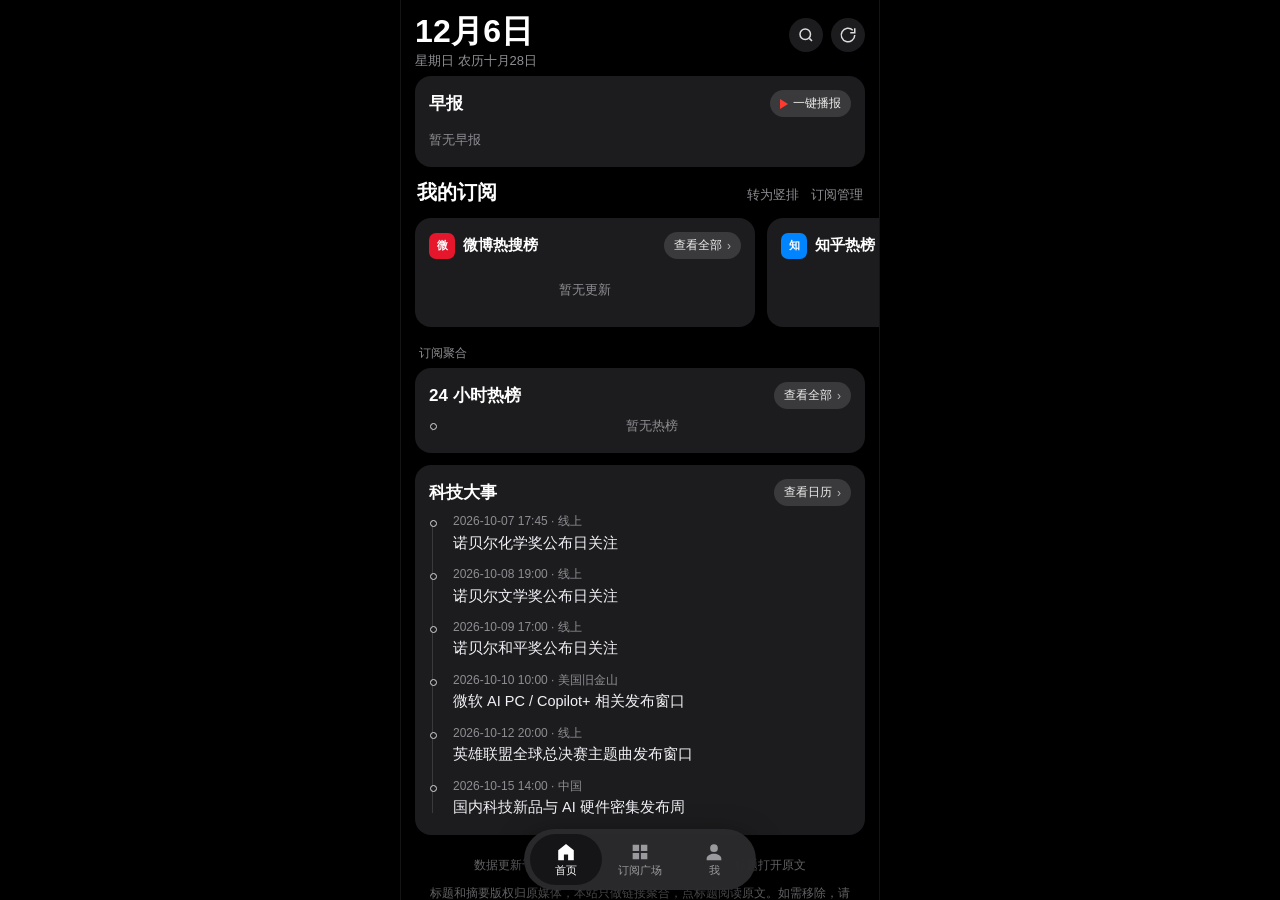
==== commit ddd03287: "数据刷新 2026-11-28 19:57" ====
--- a/standalone.html
+++ b/standalone.html
@@ -986,7 +986,7 @@
     </div>
   </div>
 <script>
-window.INLINE_DATA = {"updatedAt":"2026-11-28T02:46:12.127Z","updatedAtLabel":"2026/11/28 10:46:25","morning":[{"title":"董明珠现场发火魏建军解围","summary":"当前热度 178万。","url":"https://s.weibo.com/weibo?q=%E8%91%A3%E6%98%8E%E7%8F%A0%E7%8E%B0%E5%9C%BA%E5%8F%91%E7%81%AB%E9%AD%8F%E5%BB%BA%E5%86%9B%E8%A7%A3%E5%9B%B4","hot":"178万","fetchedAt":"2026-11-27T20:01:15.747Z","minsAgo":1,"tags":["综合","微博热搜榜"],"sourceId":"weibo_hot","sourceName":"微博热搜榜"},{"title":"央行新规取消贷款罚息利率上下限","summary":"当前热度 90万。","url":"https://s.weibo.com/weibo?q=%E5%A4%AE%E8%A1%8C%E6%96%B0%E8%A7%84%E5%8F%96%E6%B6%88%E8%B4%B7%E6%AC%BE%E7%BD%9A%E6%81%AF%E5%88%A9%E7%8E%87%E4%B8%8A%E4%B8%8B%E9%99%90","hot":"90万","fetchedAt":"2026-11-28T02:46:12.127Z","minsAgo":4,"tags":["综合","微博热搜榜"],"sourceId":"weibo_hot","sourceName":"微博热搜榜"},{"title":"180秒回顾神24发射任务","summary":"当前热度 72万。","url":"https://s.weibo.com/weibo?q=180%E7%A7%92%E5%9B%9E%E9%A1%BE%E7%A5%9E24%E5%8F%91%E5%B0%84%E4%BB%BB%E5%8A%A1","hot":"72万","fetchedAt":"2026-11-27T20:01:15.747Z","minsAgo":7,"tags":["综合","微博热搜榜"],"sourceId":"weibo_hot","sourceName":"微博热搜榜"},{"title":"国常会的通稿首次使用了「国家队」、类「平准基金」这些提法，释放了哪些信号？","summary":"当前热度 413 万。","url":"https://www.zhihu.com/question/2109697976268321407","hot":"413 万","fetchedAt":"2026-11-28T02:46:12.127Z","minsAgo":1,"tags":["综合","知乎"],"sourceId":"zhihu_hot","sourceName":"知乎热榜"},{"title":"《后会友期》「告密门」播出后，厉娜风评光速下滑，网友要求她向许飞道歉，她们的矛盾真的只是友情问题吗？","summary":"当前热度 389 万。","url":"https://www.zhihu.com/question/2109309669831172560","hot":"389 万","fetchedAt":"2026-11-28T02:46:12.127Z","minsAgo":4,"tags":["综合","知乎"],"sourceId":"zhihu_hot","sourceName":"知乎热榜"},{"title":"如何看待女子称因年龄超 40 岁被酒店拒绝入住？预订平台没有醒目提示，这种规定合法吗？","summary":"当前热度 365 万。","url":"https://www.zhihu.com/question/2109585824480236082","hot":"365 万","fetchedAt":"2026-11-28T02:46:12.127Z","minsAgo":7,"tags":["综合","知乎"],"sourceId":"zhihu_hot","sourceName":"知乎热榜"},{"title":"陈吉宁等被查 中纪委发声","summary":"当前热度 1023.3万。","url":"https://so.toutiao.com/search?keyword=%23%E9%99%88%E5%90%89%E5%AE%81%E7%AD%89%E8%A2%AB%E6%9F%A5+%E4%B8%AD%E7%BA%AA%E5%A7%94%E5%8F%91%E5%A3%B0%23","hot":"1023.3万","fetchedAt":"2026-11-28T02:46:12.127Z","minsAgo":4,"tags":["综合","今日头条"],"sourceId":"toutiao_hot","sourceName":"今日头条热榜"},{"title":"“数”读前10月规上工业企业利润","summary":"当前热度 837.8万。","url":"https://so.toutiao.com/search?keyword=%23%E2%80%9C%E6%95%B0%E2%80%9D%E8%AF%BB%E5%89%8D10%E6%9C%88%E8%A7%84%E4%B8%8A%E5%B7%A5%E4%B8%9A%E4%BC%81%E4%B8%9A%E5%88%A9%E6%B6%A6%23","hot":"837.8万","fetchedAt":"2026-11-28T02:46:12.127Z","minsAgo":7,"tags":["综合","今日头条"],"sourceId":"toutiao_hot","sourceName":"今日头条热榜"},{"title":"曝海康威视取消大小周实现双休、但早晚餐补没了，员工称每月少 3000 元","summary":"当前热度 305评。","url":"https://m.ithome.com/html/1033329.htm","hot":"305评","fetchedAt":"2026-11-27T10:58:38.584Z","minsAgo":1,"tags":["科技","IT之家"],"sourceId":"ithome_daily","sourceName":"IT之家日榜"},{"title":"华为星芒 OSTA O1 Pro 阔直板手机首销激活量曝光，开售三天约 4700 台","summary":"当前热度 558评。","url":"https://m.ithome.com/html/1033356.htm","hot":"558评","fetchedAt":"2026-11-27T10:58:38.584Z","minsAgo":4,"tags":["科技","IT之家"],"sourceId":"ithome_daily","sourceName":"IT之家日榜"}],"timeline":[{"title":"董明珠现场发火魏建军解围","summary":"当前热度 178万。","url":"https://s.weibo.com/weibo?q=%E8%91%A3%E6%98%8E%E7%8F%A0%E7%8E%B0%E5%9C%BA%E5%8F%91%E7%81%AB%E9%AD%8F%E5%BB%BA%E5%86%9B%E8%A7%A3%E5%9B%B4","hot":"178万","fetchedAt":"2026-11-27T20:01:15.747Z","minsAgo":1,"tags":["综合","微博热搜榜"],"sourceId":"weibo_hot","sourceName":"微博热搜榜"},{"title":"国常会的通稿首次使用了「国家队」、类「平准基金」这些提法，释放了哪些信号？","summary":"当前热度 413 万。","url":"https://www.zhihu.com/question/2109697976268321407","hot":"413 万","fetchedAt":"2026-11-28T02:46:12.127Z","minsAgo":1,"tags":["综合","知乎"],"sourceId":"zhihu_hot","sourceName":"知乎热榜"},{"title":"今天起，电视不得播放开机广告。","summary":"当前热度 人民日报。","url":"https://www.douyin.com/video/7712680808112246050","hot":"人民日报","fetchedAt":"2026-11-28T02:46:12.127Z","minsAgo":1,"tags":["娱乐","抖音"],"sourceId":"douyin_hot","sourceName":"抖音热榜"},{"title":"央行新规取消贷款罚息利率上下限","summary":"当前热度 925.9万。","url":"https://so.toutiao.com/search?keyword=%23%E5%A4%AE%E8%A1%8C%E6%96%B0%E8%A7%84%E5%8F%96%E6%B6%88%E8%B4%B7%E6%AC%BE%E7%BD%9A%E6%81%AF%E5%88%A9%E7%8E%87%E4%B8%8A%E4%B8%8B%E9%99%90%23","hot":"925.9万","fetchedAt":"2026-11-28T02:46:12.127Z","minsAgo":1,"tags":["综合","今日头条"],"sourceId":"toutiao_hot","sourceName":"今日头条热榜"},{"title":"央行发布人民币存贷款利率管理新规：取消贷款罚息利率的上下限","summary":"","url":"https://www.thepaper.cn/newsDetail_forward_34576324","fetchedAt":"2026-11-28T02:46:12.127Z","minsAgo":1,"tags":["综合","澎湃新闻"],"sourceId":"thepaper_hot","sourceName":"澎湃新闻热榜"},{"title":"曝海康威视取消大小周实现双休、但早晚餐补没了，员工称每月少 3000 元","summary":"当前热度 305评。","url":"https://m.ithome.com/html/1033329.htm","hot":"305评","fetchedAt":"2026-11-27T10:58:38.584Z","minsAgo":1,"tags":["科技","IT之家"],"sourceId":"ithome_daily","sourceName":"IT之家日榜"},{"title":"《下一个是谁》第七季（6）","summary":"当前热度 136.5万。","url":"https://www.bilibili.com/video/av117687187479259/","hot":"136.5万","fetchedAt":"2026-11-27T20:01:15.747Z","minsAgo":1,"tags":["娱乐","Bilibili"],"sourceId":"bilibili_hot","sourceName":"Bilibili热门"},{"title":"苹果最终确认！向每位用户最高赔 637 元","summary":"当前热度 10.0万。","url":"https://mp.weixin.qq.com/s?__biz=MzIxNjQzNTM5Mw==&mid=2247507218&idx=1&sn=b5ddaa09e4995ef5b014061de1bb5613#rd","hot":"10.0万","fetchedAt":"2026-11-27T20:01:15.747Z","minsAgo":1,"tags":["科技","微信科技"],"sourceId":"weixin_tech","sourceName":"微信科技热门"},{"title":"字节腾讯阿里AI人才大迁徙：超百起核心岗流动，顶薪2000万","summary":"","url":"https://www.36kr.com/p/4087191926929793","fetchedAt":"2026-11-27T10:58:38.584Z","minsAgo":1,"tags":["科技","36氪"],"sourceId":"kr36","sourceName":"36氪热门"},{"title":"黄仁勋杀回来了，英伟达却回不去了","summary":"当前热度 65.5万。","url":"https://www.huxiu.com/article/4907867.html","hot":"65.5万","fetchedAt":"2026-11-27T20:01:15.747Z","minsAgo":1,"tags":["科技","虎嗅"],"sourceId":"huxiu","sourceName":"虎嗅精选"},{"title":"社区速递 167｜迪卡侬折叠车、静电白板贴与跨系统设备协同","summary":"当前热度 Matrix机器人。","url":"https://sspai.com/post/119492","hot":"Matrix机器人","fetchedAt":"2026-11-27T20:01:15.747Z","minsAgo":1,"tags":["科技","少数派"],"sourceId":"sspai","sourceName":"少数派"},{"title":"避险情绪主导市场，芯片股领跌拖累标普、纳指三连跌，英伟达跌4%，美元创18个月新高","summary":"当前热度 21.6万。","url":"https://wallstreetcn.com/articles/3785999","hot":"21.6万","fetchedAt":"2026-11-27T10:58:38.584Z","minsAgo":1,"tags":["财经","华尔街见闻"],"sourceId":"wallstreet","sourceName":"华尔街见闻"},{"title":"U17国足8-0狂胜斐济，晋级U17世界杯32强，这次小组出线意义有多大？谁是最大功臣？","summary":"当前热度 英仙说。","url":"https://new.qq.com/rain/a/20261127Q055A400","hot":"英仙说","fetchedAt":"2026-11-27T10:58:38.584Z","minsAgo":1,"tags":["综合","腾讯新闻"],"sourceId":"tencent_hot","sourceName":"腾讯新闻热门"},{"title":"斗破苍穹剧场版 双帝之战​","summary":"","url":"https://movie.douban.com/subject/37471473/","fetchedAt":"2026-11-28T02:46:12.127Z","minsAgo":1,"tags":["娱乐","豆瓣电影"],"sourceId":"douban_movie","sourceName":"豆瓣电影周榜"},{"title":"展现公道正义 彰显大国担当","summary":"当前热度 790.4万。","url":"https://www.baidu.com/s?wd=%E5%B1%95%E7%8E%B0%E5%85%AC%E9%81%93%E6%AD%A3%E4%B9%89+%E5%BD%B0%E6%98%BE%E5%A4%A7%E5%9B%BD%E6%8B%85%E5%BD%93","hot":"790.4万","fetchedAt":"2026-11-27T20:01:15.747Z","minsAgo":1,"tags":["综合","百度热搜"],"sourceId":"baidu_hot","sourceName":"百度热搜"},{"title":"陈吉宁涉嫌严重违纪违法正接受中央纪委国家监委审查调查","summary":"","url":"https://www.yicai.com/news/103452561.html","fetchedAt":"2026-11-27T20:01:15.747Z","minsAgo":1,"tags":["财经","第一财经"],"sourceId":"yicai","sourceName":"第一财经"},{"title":"左手亲口给杰克平反","summary":"当前热度 263.7W实时讨论。","url":"http://tieba.baidu.com/hottopic/browse/hottopic?topic_id=28370483&topic_name=%E5%B7%A6%E6%89%8B%E4%BA%B2%E5%8F%A3%E7%BB%99%E6%9D%B0%E5%85%8B%E5%B9%B3%E5%8F%8D","hot":"263.7W实时讨论","fetchedAt":"2026-11-28T02:46:12.127Z","minsAgo":1,"tags":["娱乐","贴吧热议"],"sourceId":"tieba_hot","sourceName":"贴吧热议"},{"title":"产品经理的日常 11月27日","summary":"","url":"https://m.okjike.com/originalPosts/6b099b2f136b2761c639d88d","fetchedAt":"2026-11-28T02:46:12.127Z","minsAgo":1,"tags":["科技","即刻"],"sourceId":"jike","sourceName":"即刻精选"},{"title":"央行新规取消贷款罚息利率上下限","summary":"当前热度 90万。","url":"https://s.weibo.com/weibo?q=%E5%A4%AE%E8%A1%8C%E6%96%B0%E8%A7%84%E5%8F%96%E6%B6%88%E8%B4%B7%E6%AC%BE%E7%BD%9A%E6%81%AF%E5%88%A9%E7%8E%87%E4%B8%8A%E4%B8%8B%E9%99%90","hot":"90万","fetchedAt":"2026-11-28T02:46:12.127Z","minsAgo":4,"tags":["综合","微博热搜榜"],"sourceId":"weibo_hot","sourceName":"微博热搜榜"},{"title":"《后会友期》「告密门」播出后，厉娜风评光速下滑，网友要求她向许飞道歉，她们的矛盾真的只是友情问题吗？","summary":"当前热度 389 万。","url":"https://www.zhihu.com/question/2109309669831172560","hot":"389 万","fetchedAt":"2026-11-28T02:46:12.127Z","minsAgo":4,"tags":["综合","知乎"],"sourceId":"zhihu_hot","sourceName":"知乎热榜"},{"title":"饭店的寒假工，员工餐报数！","summary":"当前热度 周小闹。","url":"https://www.douyin.com/video/7712465009598911178","hot":"周小闹","fetchedAt":"2026-11-28T02:46:12.127Z","minsAgo":4,"tags":["娱乐","抖音"],"sourceId":"douyin_hot","sourceName":"抖音热榜"},{"title":"陈吉宁等被查 中纪委发声","summary":"当前热度 1023.3万。","url":"https://so.toutiao.com/search?keyword=%23%E9%99%88%E5%90%89%E5%AE%81%E7%AD%89%E8%A2%AB%E6%9F%A5+%E4%B8%AD%E7%BA%AA%E5%A7%94%E5%8F%91%E5%A3%B0%23","hot":"1023.3万","fetchedAt":"2026-11-28T02:46:12.127Z","minsAgo":4,"tags":["综合","今日头条"],"sourceId":"toutiao_hot","sourceName":"今日头条热榜"},{"title":"合力稳市！“国家队”护盘过程中各类机构均为净买入，股票型ETF十月以来净申购近8000亿","summary":"","url":"https://www.thepaper.cn/newsDetail_forward_34576889","fetchedAt":"2026-11-28T02:46:12.127Z","minsAgo":4,"tags":["综合","澎湃新闻"],"sourceId":"thepaper_hot","sourceName":"澎湃新闻热榜"},{"title":"华为星芒 OSTA O1 Pro 阔直板手机首销激活量曝光，开售三天约 4700 台","summary":"当前热度 558评。","url":"https://m.ithome.com/html/1033356.htm","hot":"558评","fetchedAt":"2026-11-27T10:58:38.584Z","minsAgo":4,"tags":["科技","IT之家"],"sourceId":"ithome_daily","sourceName":"IT之家日榜"},{"title":"《绝区零》挽昼角色展示 | 日陨之前","summary":"当前热度 293.2万。","url":"https://www.bilibili.com/video/av117669269412589/","hot":"293.2万","fetchedAt":"2026-11-27T10:58:38.584Z","minsAgo":4,"tags":["娱乐","Bilibili"],"sourceId":"bilibili_hot","sourceName":"Bilibili热门"},{"title":"恭喜当年办了ETC的车主","summary":"当前热度 10.0万。","url":"https://mp.weixin.qq.com/s?__biz=MzYyMTgyMTQ0MA==&mid=2247485786&idx=1&sn=ba79dc5d680ac9de53538141a2773856#rd","hot":"10.0万","fetchedAt":"2026-11-27T20:01:15.747Z","minsAgo":4,"tags":["科技","微信科技"],"sourceId":"weixin_tech","sourceName":"微信科技热门"},{"title":"大一统最后一块拼图，GPT-6 Astra啃了4亿token","summary":"","url":"https://www.36kr.com/p/4087271122876801","fetchedAt":"2026-11-27T10:58:38.584Z","minsAgo":4,"tags":["科技","36氪"],"sourceId":"kr36","sourceName":"36氪热门"},{"title":"B站盈利的代价","summary":"当前热度 44.5万。","url":"https://www.huxiu.com/article/4908174.html","hot":"44.5万","fetchedAt":"2026-11-27T10:58:38.584Z","minsAgo":4,"tags":["科技","虎嗅"],"sourceId":"huxiu","sourceName":"虎嗅精选"},{"title":"[限时特惠] 从构思到完稿，让长文写作更有条理：妙笔","summary":"当前热度 Vanilla。","url":"https://sspai.com/post/119035","hot":"Vanilla","fetchedAt":"2026-11-27T20:01:15.747Z","minsAgo":4,"tags":["科技","少数派"],"sourceId":"sspai","sourceName":"少数派"},{"title":"沃什：美联储正为三种AI影响制定预案，若泡沫破裂，或引发股市走弱并拖累经济与就业","summary":"当前热度 16.2万。","url":"https://wallstreetcn.com/articles/3786043","hot":"16.2万","fetchedAt":"2026-11-27T20:01:15.747Z","minsAgo":4,"tags":["财经","华尔街见闻"],"sourceId":"wallstreet","sourceName":"华尔街见闻"},{"title":"曝海康威视取消大小周遭员工抵制，公司称不属实，为何员工反应如此强烈？公司这一调整合理合法吗？","summary":"当前热度 云淡。","url":"https://new.qq.com/rain/a/20261127Q0E72B00","hot":"云淡","fetchedAt":"2026-11-27T20:01:15.747Z","minsAgo":4,"tags":["综合","腾讯新闻"],"sourceId":"tencent_hot","sourceName":"腾讯新闻热门"},{"title":"另一个妈妈","summary":"当前热度 5。","url":"https://movie.douban.com/subject/37317907/","hot":"5","fetchedAt":"2026-11-27T20:01:15.747Z","minsAgo":4,"tags":["娱乐","豆瓣电影"],"sourceId":"douban_movie","sourceName":"豆瓣电影周榜"},{"title":"今晚国内油价下调","summary":"当前热度 780.9万。","url":"https://www.baidu.com/s?wd=%E4%BB%8A%E6%99%9A%E5%9B%BD%E5%86%85%E6%B2%B9%E4%BB%B7%E4%B8%8B%E8%B0%83","hot":"780.9万","fetchedAt":"2026-11-27T20:01:15.747Z","minsAgo":4,"tags":["综合","百度热搜"],"sourceId":"baidu_hot","sourceName":"百度热搜"},{"title":"从高层换血到员工降薪：宗馥莉接手娃哈哈后，一场未完成的组织重构｜商业秘密","summary":"","url":"https://www.yicai.com/news/103455702.html","fetchedAt":"2026-11-27T10:58:38.584Z","minsAgo":4,"tags":["财经","第一财经"],"sourceId":"yicai","sourceName":"第一财经"},{"title":"丝之歌DLC真定档了","summary":"当前热度 255.7W实时讨论。","url":"http://tieba.baidu.com/hottopic/browse/hottopic?topic_id=28370485&topic_name=%E4%B8%9D%E4%B9%8B%E6%AD%8CDLC%E7%9C%9F%E5%AE%9A%E6%A1%A3%E4%BA%86","hot":"255.7W实时讨论","fetchedAt":"2026-11-28T02:46:12.127Z","minsAgo":4,"tags":["娱乐","贴吧热议"],"sourceId":"tieba_hot","sourceName":"贴吧热议"},{"title":"产品经理的日常 11月26日","summary":"","url":"https://m.okjike.com/originalPosts/6b082d54136b2761c612c76e","fetchedAt":"2026-11-28T02:46:12.127Z","minsAgo":4,"tags":["科技","即刻"],"sourceId":"jike","sourceName":"即刻精选"},{"title":"180秒回顾神24发射任务","summary":"当前热度 72万。","url":"https://s.weibo.com/weibo?q=180%E7%A7%92%E5%9B%9E%E9%A1%BE%E7%A5%9E24%E5%8F%91%E5%B0%84%E4%BB%BB%E5%8A%A1","hot":"72万","fetchedAt":"2026-11-27T20:01:15.747Z","minsAgo":7,"tags":["综合","微博热搜榜"],"sourceId":"weibo_hot","sourceName":"微博热搜榜"},{"title":"如何看待女子称因年龄超 40 岁被酒店拒绝入住？预订平台没有醒目提示，这种规定合法吗？","summary":"当前热度 365 万。","url":"https://www.zhihu.com/question/2109585824480236082","hot":"365 万","fetchedAt":"2026-11-28T02:46:12.127Z","minsAgo":7,"tags":["综合","知乎"],"sourceId":"zhihu_hot","sourceName":"知乎热榜"},{"title":"@老邓（SuperDeng） @杨颖angelababy 猜你爱看的借粉老邓已更新!#邓超 #你是我的超级英雄 #万物可爱计划 #和邓超Angelababy一起守护萌宠","summary":"当前热度 邓超工作室。","url":"https://www.douyin.com/video/7712337120874119281","hot":"邓超工作室","fetchedAt":"2026-11-28T02:46:12.127Z","minsAgo":7,"tags":["娱乐","抖音"],"sourceId":"douyin_hot","sourceName":"抖音热榜"},{"title":"“数”读前10月规上工业企业利润","summary":"当前热度 837.8万。","url":"https://so.toutiao.com/search?keyword=%23%E2%80%9C%E6%95%B0%E2%80%9D%E8%AF%BB%E5%89%8D10%E6%9C%88%E8%A7%84%E4%B8%8A%E5%B7%A5%E4%B8%9A%E4%BC%81%E4%B8%9A%E5%88%A9%E6%B6%A6%23","hot":"837.8万","fetchedAt":"2026-11-28T02:46:12.127Z","minsAgo":7,"tags":["综合","今日头条"],"sourceId":"toutiao_hot","sourceName":"今日头条热榜"}],"techEvents":[{"time":"2026-10-07 17:45","place":"线上","title":"诺贝尔化学奖公布日关注"},{"time":"2026-10-08 19:00","place":"线上","title":"诺贝尔文学奖公布日关注"},{"time":"2026-10-09 17:00","place":"线上","title":"诺贝尔和平奖公布日关注"},{"time":"2026-10-10 10:00","place":"美国旧金山","title":"微软 AI PC / Copilot+ 相关发布窗口"},{"time":"2026-10-12 20:00","place":"线上","title":"英雄联盟全球总决赛主题曲发布窗口"},{"time":"2026-10-15 14:00","place":"中国","title":"国内科技新品与 AI 硬件密集发布周"}],"sources":[{"id":"weibo_hot","name":"微博热搜榜","cat":"综合","color":"#e6162d","icon":"微","defaultOn":true,"live":true,"status":"ok","updatedAt":"2026-11-28T02:46:12.127Z","todayCount":10,"items":[{"title":"董明珠现场发火魏建军解围","summary":"当前热度 178万。","url":"https://s.weibo.com/weibo?q=%E8%91%A3%E6%98%8E%E7%8F%A0%E7%8E%B0%E5%9C%BA%E5%8F%91%E7%81%AB%E9%AD%8F%E5%BB%BA%E5%86%9B%E8%A7%A3%E5%9B%B4","hot":"178万","fetchedAt":"2026-11-27T20:01:15.747Z","minsAgo":1,"tags":["综合","微博热搜榜"]},{"title":"央行新规取消贷款罚息利率上下限","summary":"当前热度 90万。","url":"https://s.weibo.com/weibo?q=%E5%A4%AE%E8%A1%8C%E6%96%B0%E8%A7%84%E5%8F%96%E6%B6%88%E8%B4%B7%E6%AC%BE%E7%BD%9A%E6%81%AF%E5%88%A9%E7%8E%87%E4%B8%8A%E4%B8%8B%E9%99%90","hot":"90万","fetchedAt":"2026-11-28T02:46:12.127Z","minsAgo":4,"tags":["综合","微博热搜榜"]},{"title":"180秒回顾神24发射任务","summary":"当前热度 72万。","url":"https://s.weibo.com/weibo?q=180%E7%A7%92%E5%9B%9E%E9%A1%BE%E7%A5%9E24%E5%8F%91%E5%B0%84%E4%BB%BB%E5%8A%A1","hot":"72万","fetchedAt":"2026-11-27T20:01:15.747Z","minsAgo":7,"tags":["综合","微博热搜榜"]},{"title":"广州车展潮这看","summary":"当前热度 68万。","url":"https://s.weibo.com/weibo?q=%E5%B9%BF%E5%B7%9E%E8%BD%A6%E5%B1%95%E6%BD%AE%E8%BF%99%E7%9C%8B","hot":"68万","fetchedAt":"2026-11-28T02:46:12.127Z","minsAgo":10,"tags":["综合","微博热搜榜"]},{"title":"武契奇称一旦绝食将不接受救治","summary":"当前热度 66万。","url":"https://s.weibo.com/weibo?q=%E6%AD%A6%E5%A5%91%E5%A5%87%E7%A7%B0%E4%B8%80%E6%97%A6%E7%BB%9D%E9%A3%9F%E5%B0%86%E4%B8%8D%E6%8E%A5%E5%8F%97%E6%95%91%E6%B2%BB","hot":"66万","fetchedAt":"2026-11-28T02:46:12.127Z","minsAgo":13,"tags":["综合","微博热搜榜"]},{"title":"千万不要用纸巾包贵重物品","summary":"当前热度 43万。","url":"https://s.weibo.com/weibo?q=%E5%8D%83%E4%B8%87%E4%B8%8D%E8%A6%81%E7%94%A8%E7%BA%B8%E5%B7%BE%E5%8C%85%E8%B4%B5%E9%87%8D%E7%89%A9%E5%93%81","hot":"43万","fetchedAt":"2026-11-28T02:46:12.127Z","minsAgo":16,"tags":["综合","微博热搜榜"]},{"title":"许飞 天娱前员工","summary":"当前热度 35万。","url":"https://s.weibo.com/weibo?q=%E8%AE%B8%E9%A3%9E+%E5%A4%A9%E5%A8%B1%E5%89%8D%E5%91%98%E5%B7%A5","hot":"35万","fetchedAt":"2026-11-28T02:46:12.127Z","minsAgo":19,"tags":["综合","微博热搜榜"]},{"title":"邓紫棋浪琴香港国际赛事开幕献唱","summary":"当前热度 35万。","url":"https://s.weibo.com/weibo?q=%E9%82%93%E7%B4%AB%E6%A3%8B%E6%B5%AA%E7%90%B4%E9%A6%99%E6%B8%AF%E5%9B%BD%E9%99%85%E8%B5%9B%E4%BA%8B%E5%BC%80%E5%B9%95%E7%8C%AE%E5%94%B1","hot":"35万","fetchedAt":"2026-11-28T02:46:12.127Z","minsAgo":22,"tags":["综合","微博热搜榜"]},{"title":"宋慧乔和孔刘的新剧来了","summary":"当前热度 34万。","url":"https://s.weibo.com/weibo?q=%E5%AE%8B%E6%85%A7%E4%B9%94%E5%92%8C%E5%AD%94%E5%88%98%E7%9A%84%E6%96%B0%E5%89%A7%E6%9D%A5%E4%BA%86","hot":"34万","fetchedAt":"2026-11-28T02:46:12.127Z","minsAgo":25,"tags":["综合","微博热搜榜"]},{"title":"高血压标准更新","summary":"当前热度 34万。","url":"https://s.weibo.com/weibo?q=%E9%AB%98%E8%A1%80%E5%8E%8B%E6%A0%87%E5%87%86%E6%9B%B4%E6%96%B0","hot":"34万","fetchedAt":"2026-11-28T02:46:12.127Z","minsAgo":28,"tags":["综合","微博热搜榜"]}]},{"id":"zhihu_hot","name":"知乎热榜","cat":"综合","color":"#0084ff","icon":"知","defaultOn":true,"live":true,"status":"ok","updatedAt":"2026-11-28T02:46:12.127Z","todayCount":10,"items":[{"title":"国常会的通稿首次使用了「国家队」、类「平准基金」这些提法，释放了哪些信号？","summary":"当前热度 413 万。","url":"https://www.zhihu.com/question/2109697976268321407","hot":"413 万","fetchedAt":"2026-11-28T02:46:12.127Z","minsAgo":1,"tags":["综合","知乎"]},{"title":"《后会友期》「告密门」播出后，厉娜风评光速下滑，网友要求她向许飞道歉，她们的矛盾真的只是友情问题吗？","summary":"当前热度 389 万。","url":"https://www.zhihu.com/question/2109309669831172560","hot":"389 万","fetchedAt":"2026-11-28T02:46:12.127Z","minsAgo":4,"tags":["综合","知乎"]},{"title":"如何看待女子称因年龄超 40 岁被酒店拒绝入住？预订平台没有醒目提示，这种规定合法吗？","summary":"当前热度 365 万。","url":"https://www.zhihu.com/question/2109585824480236082","hot":"365 万","fetchedAt":"2026-11-28T02:46:12.127Z","minsAgo":7,"tags":["综合","知乎"]},{"title":"如何评价冯骥在《后 AI 时代最重要的问题》一文中的思考和想法？","summary":"当前热度 269 万。","url":"https://www.zhihu.com/question/2109705664087816135","hot":"269 万","fetchedAt":"2026-11-28T02:46:12.127Z","minsAgo":10,"tags":["综合","知乎"]},{"title":"模特七海发博表示 「我的脸已经成 AI 短剧里的赛博恶役」，AI 融脸为什么维权难？","summary":"当前热度 261 万。","url":"https://www.zhihu.com/question/2109242936701478494","hot":"261 万","fetchedAt":"2026-11-28T02:46:12.127Z","minsAgo":13,"tags":["综合","知乎"]},{"title":"特斯拉和 SpaceX 冲刺年底合并，将成人类史上最大并购案，马斯克为何要合并两家公司？","summary":"当前热度 203 万。","url":"https://www.zhihu.com/question/2109592384853861548","hot":"203 万","fetchedAt":"2026-11-28T02:46:12.127Z","minsAgo":16,"tags":["综合","知乎"]},{"title":"雅迪、爱玛、九号等 15 家电动自行车企业被点名，部分企业涉违法出售不合格产品情况，哪些信息值得关注？","summary":"当前热度 178 万。","url":"https://www.zhihu.com/question/2109686222276622101","hot":"178 万","fetchedAt":"2026-11-28T02:46:12.127Z","minsAgo":19,"tags":["综合","知乎"]},{"title":"如何看待济南医保官方视频号工作人员误以为直播结束，骂咨询者脑子有病，医保局回应称已批评教育并要求道歉？","summary":"当前热度 172 万。","url":"https://www.zhihu.com/question/2109655670127605450","hot":"172 万","fetchedAt":"2026-11-28T02:46:12.127Z","minsAgo":22,"tags":["综合","知乎"]},{"title":"武汉一烧烤店员工餐有鲍鱼生蚝，大闸蟹基围虾随便吃，老板称「吃饱才有力气干活」，这个福利怎么样？","summary":"当前热度 157 万。","url":"https://www.zhihu.com/question/2108558920985863590","hot":"157 万","fetchedAt":"2026-11-28T02:46:12.127Z","minsAgo":25,"tags":["综合","知乎"]},{"title":"商务部开新闻发布会称机关单位带头过紧日子，透露了什么信号？可能有哪些影响？","summary":"当前热度 138 万。","url":"https://www.zhihu.com/question/2109592991497189095","hot":"138 万","fetchedAt":"2026-11-27T10:58:38.584Z","minsAgo":28,"tags":["综合","知乎"]}]},{"id":"douyin_hot","name":"抖音热榜","cat":"娱乐","color":"#111111","icon":"抖","defaultOn":false,"live":true,"status":"ok","updatedAt":"2026-11-28T02:46:12.127Z","todayCount":10,"items":[{"title":"今天起，电视不得播放开机广告。","summary":"当前热度 人民日报。","url":"https://www.douyin.com/video/7712680808112246050","hot":"人民日报","fetchedAt":"2026-11-28T02:46:12.127Z","minsAgo":1,"tags":["娱乐","抖音"]},{"title":"饭店的寒假工，员工餐报数！","summary":"当前热度 周小闹。","url":"https://www.douyin.com/video/7712465009598911178","hot":"周小闹","fetchedAt":"2026-11-28T02:46:12.127Z","minsAgo":4,"tags":["娱乐","抖音"]},{"title":"@老邓（SuperDeng） @杨颖angelababy 猜你爱看的借粉老邓已更新!#邓超 #你是我的超级英雄 #万物可爱计划 #和邓超Angelababy一起守护萌宠","summary":"当前热度 邓超工作室。","url":"https://www.douyin.com/video/7712337120874119281","hot":"邓超工作室","fetchedAt":"2026-11-28T02:46:12.127Z","minsAgo":7,"tags":["娱乐","抖音"]},{"title":"🐻","summary":"当前热度 杨颖angelababy。","url":"https://www.douyin.com/video/7712777088150900002","hot":"杨颖angelababy","fetchedAt":"2026-11-28T02:46:12.127Z","minsAgo":10,"tags":["娱乐","抖音"]},{"title":"冰箱里的肉千万别再泡水化冻了！ 专家：你这是在养细菌，这三种解冻法才安全","summary":"当前热度 极目新闻。","url":"https://www.douyin.com/video/7712659806972120335","hot":"极目新闻","fetchedAt":"2026-11-28T02:46:12.127Z","minsAgo":13,"tags":["娱乐","抖音"]},{"title":"〈第4集〉想去浙江打工被拦住","summary":"当前热度 晓凡凡。","url":"https://www.douyin.com/video/7712419083854193253","hot":"晓凡凡","fetchedAt":"2026-11-28T02:46:12.127Z","minsAgo":16,"tags":["娱乐","抖音"]},{"title":"今天起，电视不得播放开机广告。","summary":"当前热度 央视新闻。","url":"https://www.douyin.com/video/7712682195730713871","hot":"央视新闻","fetchedAt":"2026-11-28T02:46:12.127Z","minsAgo":19,"tags":["娱乐","抖音"]},{"title":"这项目，本王投了！ #精神状态belike #低精力#好家请就位 #超能演剧场2026","summary":"当前热度 王七叶。","url":"https://www.douyin.com/video/7711650599343142585","hot":"王七叶","fetchedAt":"2026-11-28T02:46:12.127Z","minsAgo":22,"tags":["娱乐","抖音"]},{"title":"北方老丈人在南方搭东北大炕 #南北差异 #小福老丈人和佳辉的日常 #东北人 #盛佳辉","summary":"当前热度 温暖一家-11月29日立白直播专场。","url":"https://www.douyin.com/video/7712361356977285745","hot":"温暖一家-11月29日立白直播专场","fetchedAt":"2026-11-28T02:46:12.127Z","minsAgo":25,"tags":["娱乐","抖音"]},{"title":"11月22日，湖南益阳，中国无翼飞车来了，工作人员：可以载重70到80公斤，在3千米以下飞300公里，陆地80km/h 空中140km/h。","summary":"当前热度 红网·时刻新闻。","url":"https://www.douyin.com/video/7711232783837826347","hot":"红网·时刻新闻","fetchedAt":"2026-11-28T02:46:12.127Z","minsAgo":28,"tags":["娱乐","抖音"]}]},{"id":"toutiao_hot","name":"今日头条热榜","cat":"综合","color":"#f04142","icon":"头","defaultOn":true,"live":true,"status":"ok","updatedAt":"2026-11-28T02:46:12.127Z","todayCount":10,"items":[{"title":"央行新规取消贷款罚息利率上下限","summary":"当前热度 925.9万。","url":"https://so.toutiao.com/search?keyword=%23%E5%A4%AE%E8%A1%8C%E6%96%B0%E8%A7%84%E5%8F%96%E6%B6%88%E8%B4%B7%E6%AC%BE%E7%BD%9A%E6%81%AF%E5%88%A9%E7%8E%87%E4%B8%8A%E4%B8%8B%E9%99%90%23","hot":"925.9万","fetchedAt":"2026-11-28T02:46:12.127Z","minsAgo":1,"tags":["综合","今日头条"]},{"title":"陈吉宁等被查 中纪委发声","summary":"当前热度 1023.3万。","url":"https://so.toutiao.com/search?keyword=%23%E9%99%88%E5%90%89%E5%AE%81%E7%AD%89%E8%A2%AB%E6%9F%A5+%E4%B8%AD%E7%BA%AA%E5%A7%94%E5%8F%91%E5%A3%B0%23","hot":"1023.3万","fetchedAt":"2026-11-28T02:46:12.127Z","minsAgo":4,"tags":["综合","今日头条"]},{"title":"“数”读前10月规上工业企业利润","summary":"当前热度 837.8万。","url":"https://so.toutiao.com/search?keyword=%23%E2%80%9C%E6%95%B0%E2%80%9D%E8%AF%BB%E5%89%8D10%E6%9C%88%E8%A7%84%E4%B8%8A%E5%B7%A5%E4%B8%9A%E4%BC%81%E4%B8%9A%E5%88%A9%E6%B6%A6%23","hot":"837.8万","fetchedAt":"2026-11-28T02:46:12.127Z","minsAgo":7,"tags":["综合","今日头条"]},{"title":"孔子其实根本不姓孔","summary":"当前热度 758.1万。","url":"https://so.toutiao.com/search?keyword=%23%E5%AD%94%E5%AD%90%E5%85%B6%E5%AE%9E%E6%A0%B9%E6%9C%AC%E4%B8%8D%E5%A7%93%E5%AD%94%23","hot":"758.1万","fetchedAt":"2026-11-28T02:46:12.127Z","minsAgo":10,"tags":["综合","今日头条"]},{"title":"三只松鼠让员工住毛坯房是鼠目寸光","summary":"当前热度 620.7万。","url":"https://so.toutiao.com/search?keyword=%23%E4%B8%89%E5%8F%AA%E6%9D%BE%E9%BC%A0%E8%AE%A9%E5%91%98%E5%B7%A5%E4%BD%8F%E6%AF%9B%E5%9D%AF%E6%88%BF%E6%98%AF%E9%BC%A0%E7%9B%AE%E5%AF%B8%E5%85%89%23","hot":"620.7万","fetchedAt":"2026-11-27T20:01:15.747Z","minsAgo":13,"tags":["综合","今日头条"]},{"title":"媒体：跳槽不是“偷人”","summary":"当前热度 561.6万。","url":"https://so.toutiao.com/search?keyword=%23%E5%AA%92%E4%BD%93%EF%BC%9A%E8%B7%B3%E6%A7%BD%E4%B8%8D%E6%98%AF%E2%80%9C%E5%81%B7%E4%BA%BA%E2%80%9D%23","hot":"561.6万","fetchedAt":"2026-11-28T02:46:12.127Z","minsAgo":16,"tags":["综合","今日头条"]},{"title":"于东来现身深圳分享蹦迪视频","summary":"当前热度 508.2万。","url":"https://so.toutiao.com/search?keyword=%23%E4%BA%8E%E4%B8%9C%E6%9D%A5%E7%8E%B0%E8%BA%AB%E6%B7%B1%E5%9C%B3%E5%88%86%E4%BA%AB%E8%B9%A6%E8%BF%AA%E8%A7%86%E9%A2%91%23","hot":"508.2万","fetchedAt":"2026-11-28T02:46:12.127Z","minsAgo":19,"tags":["综合","今日头条"]},{"title":"专家：这轮底部大概率稳了","summary":"当前热度 459.8万。","url":"https://so.toutiao.com/search?keyword=%23%E4%B8%93%E5%AE%B6%EF%BC%9A%E8%BF%99%E8%BD%AE%E5%BA%95%E9%83%A8%E5%A4%A7%E6%A6%82%E7%8E%87%E7%A8%B3%E4%BA%86%23","hot":"459.8万","fetchedAt":"2026-11-28T02:46:12.127Z","minsAgo":22,"tags":["综合","今日头条"]},{"title":"曝76人有意交易得到杰伦·史密斯","summary":"当前热度 416.0万。","url":"https://so.toutiao.com/search?keyword=%23%E6%9B%9D76%E4%BA%BA%E6%9C%89%E6%84%8F%E4%BA%A4%E6%98%93%E5%BE%97%E5%88%B0%E6%9D%B0%E4%BC%A6%C2%B7%E5%8F%B2%E5%AF%86%E6%96%AF%23","hot":"416.0万","fetchedAt":"2026-11-28T02:46:12.127Z","minsAgo":25,"tags":["综合","今日头条"]},{"title":"U17世界杯亚洲9队出战7队晋级","summary":"当前热度 308.2万。","url":"https://so.toutiao.com/search?keyword=%23U17%E4%B8%96%E7%95%8C%E6%9D%AF%E4%BA%9A%E6%B4%B29%E9%98%9F%E5%87%BA%E6%88%987%E9%98%9F%E6%99%8B%E7%BA%A7%23","hot":"308.2万","fetchedAt":"2026-11-28T02:46:12.127Z","minsAgo":28,"tags":["综合","今日头条"]}]},{"id":"thepaper_hot","name":"澎湃新闻热榜","cat":"综合","color":"#e60012","icon":"湃","defaultOn":false,"live":true,"status":"ok","updatedAt":"2026-11-28T02:46:12.127Z","todayCount":10,"items":[{"title":"央行发布人民币存贷款利率管理新规：取消贷款罚息利率的上下限","summary":"","url":"https://www.thepaper.cn/newsDetail_forward_34576324","fetchedAt":"2026-11-28T02:46:12.127Z","minsAgo":1,"tags":["综合","澎湃新闻"]},{"title":"合力稳市！“国家队”护盘过程中各类机构均为净买入，股票型ETF十月以来净申购近8000亿","summary":"","url":"https://www.thepaper.cn/newsDetail_forward_34576889","fetchedAt":"2026-11-28T02:46:12.127Z","minsAgo":4,"tags":["综合","澎湃新闻"]},{"title":"受贿5.87亿余元，广西自治区政府原主席蓝天立一审被判死缓","summary":"","url":"https://www.thepaper.cn/newsDetail_forward_34574989","fetchedAt":"2026-11-27T20:01:15.747Z","minsAgo":7,"tags":["综合","澎湃新闻"]},{"title":"雅迪、台铃、爱玛、小牛等15家电动自行车企业被集中约谈","summary":"","url":"https://www.thepaper.cn/newsDetail_forward_34574923","fetchedAt":"2026-11-27T20:01:15.747Z","minsAgo":10,"tags":["综合","澎湃新闻"]},{"title":"解读丨一个月两次定调资本市场！国常会首提“国家队”表述，释放哪些信号？","summary":"","url":"https://www.thepaper.cn/newsDetail_forward_34574976","fetchedAt":"2026-11-28T02:46:12.127Z","minsAgo":13,"tags":["综合","澎湃新闻"]},{"title":"四川德阳一体校回应“教练当学生面连摔多部手机”：可能处理问题比较简单粗暴","summary":"","url":"https://www.thepaper.cn/newsDetail_forward_34572642","fetchedAt":"2026-11-27T20:01:15.747Z","minsAgo":16,"tags":["综合","澎湃新闻"]},{"title":"日产汽车在华销量大减，计划首次将与中国合资生产汽车“反向进口”至日本销售","summary":"","url":"https://www.thepaper.cn/newsDetail_forward_34572966","fetchedAt":"2026-11-28T02:46:12.127Z","minsAgo":19,"tags":["综合","澎湃新闻"]},{"title":"初中生刺伤霸凌者羁押336天后被判正当防卫，检察院已张贴公告道歉","summary":"","url":"https://www.thepaper.cn/newsDetail_forward_34573017","fetchedAt":"2026-11-27T20:01:15.747Z","minsAgo":22,"tags":["综合","澎湃新闻"]},{"title":"暖侬心｜72岁老人跳下3米深河救起6岁幼童：这份善良不声张，也不算账","summary":"","url":"https://www.thepaper.cn/newsDetail_forward_34541801","fetchedAt":"2026-11-28T02:46:12.127Z","minsAgo":25,"tags":["综合","澎湃新闻"]},{"title":"经济日报刊文：“399元羽绒服卖断货”是消费降级吗？","summary":"","url":"https://www.thepaper.cn/newsDetail_forward_34579821","fetchedAt":"2026-11-28T02:46:12.127Z","minsAgo":28,"tags":["综合","澎湃新闻"]}]},{"id":"xinwen_lianbo","name":"新闻联播速览","cat":"综合","color":"#c8102e","icon":"联","defaultOn":false,"live":false,"status":"unavailable","updatedAt":null,"todayCount":0,"items":[]},{"id":"ithome_daily","name":"IT之家日榜","cat":"科技","color":"#d35400","icon":"IT","defaultOn":true,"live":true,"status":"ok","updatedAt":"2026-11-28T02:46:12.127Z","todayCount":10,"items":[{"title":"曝海康威视取消大小周实现双休、但早晚餐补没了，员工称每月少 3000 元","summary":"当前热度 305评。","url":"https://m.ithome.com/html/1033329.htm","hot":"305评","fetchedAt":"2026-11-27T10:58:38.584Z","minsAgo":1,"tags":["科技","IT之家"]},{"title":"华为星芒 OSTA O1 Pro 阔直板手机首销激活量曝光，开售三天约 4700 台","summary":"当前热度 558评。","url":"https://m.ithome.com/html/1033356.htm","hot":"558评","fetchedAt":"2026-11-27T10:58:38.584Z","minsAgo":4,"tags":["科技","IT之家"]},{"title":"奥迪 Q9 中国首秀：品牌史上最大 SUV，首次启用“9”命名","summary":"当前热度 128评。","url":"https://m.ithome.com/html/1033340.htm","hot":"128评","fetchedAt":"2026-11-27T20:01:15.747Z","minsAgo":7,"tags":["科技","IT之家"]},{"title":"全球首款增程汉兰达来了：广汽丰田汉兰达 9X 官宣，携手华为、宁德时代打造","summary":"当前热度 124评。","url":"https://m.ithome.com/html/1033279.htm","hot":"124评","fetchedAt":"2026-11-27T20:01:15.747Z","minsAgo":10,"tags":["科技","IT之家"]},{"title":"蔚来李斌谈“速成车”：这三个字是对中国智能电动汽车产业多年创新的污名化","summary":"当前热度 146评。","url":"https://m.ithome.com/html/1033335.htm","hot":"146评","fetchedAt":"2026-11-28T02:46:12.127Z","minsAgo":13,"tags":["科技","IT之家"]},{"title":"零跑全新 Lafa5 上市：限时 10.28 万-12.88 万元，全域 800V 加持","summary":"当前热度 47评。","url":"https://m.ithome.com/html/1033224.htm","hot":"47评","fetchedAt":"2026-11-27T20:01:15.747Z","minsAgo":16,"tags":["科技","IT之家"]},{"title":"宝马新世代 BMW i3 广州车展上市：CLTC 续航最高 1028km，24.99 万元起售","summary":"当前热度 160评。","url":"https://m.ithome.com/html/1033206.htm","hot":"160评","fetchedAt":"2026-11-28T02:46:12.127Z","minsAgo":19,"tags":["科技","IT之家"]},{"title":"长城为何坚持燃油车？魏建军称国内电车不赚钱、36 年没造过一辆速成车","summary":"当前热度 99评。","url":"https://m.ithome.com/html/1033337.htm","hot":"99评","fetchedAt":"2026-11-28T02:46:12.127Z","minsAgo":22,"tags":["科技","IT之家"]},{"title":"雅迪、台铃、爱玛等 15 家电动自行车企业被点名，市场监管总局集中约谈","summary":"当前热度 133评。","url":"https://m.ithome.com/html/1033546.htm","hot":"133评","fetchedAt":"2026-11-28T02:46:12.127Z","minsAgo":25,"tags":["科技","IT之家"]},{"title":"2027 款凯迪拉克 XT5 上市：限时 21.59 万元起，标配蜂鸟底盘、33 英寸 9K 屏 + 2.0T 轻混","summary":"当前热度 43评。","url":"https://m.ithome.com/html/1033338.htm","hot":"43评","fetchedAt":"2026-11-28T02:46:12.127Z","minsAgo":28,"tags":["科技","IT之家"]}]},{"id":"ithome_flash","name":"IT之家快讯","cat":"科技","color":"#e67e22","icon":"讯","defaultOn":false,"live":true,"status":"ok","updatedAt":"2026-11-28T02:46:12.127Z","todayCount":10,"items":[{"title":"Edge 浏览器右键菜单不加新 AI 了，微软对搁置可能造成的不便深表歉意","summary":"科技媒体 NeoWin 昨日（11 月 27 日）发布博文，报道称微软已搁置为 Edge 浏览器扩展 AI 功能计划， 不再为该浏览器右键菜单加入摘要、引用和翻译功能。","url":"https://www.ithome.com/1/033/810.htm","publishedAt":"2026-11-28T02:16:13.000Z","fetchedAt":"2026-11-28T02:46:12.127Z","minsAgo":30,"tags":["科技","IT之家快讯"]},{"title":"“微软 2026 最大宕机”事件后，Outlook 和 GitHub 再次反馈出现服务故障","summary":"根据故障监测平台 DownDetector 今天（11 月 28 日）发布的最新追踪数据， 微软在经历“2026 最大宕机”事件 后， 旗下的 Outlook 和 GitHub 再次出现服务故障。","url":"https://www.ithome.com/1/033/808.htm","publishedAt":"2026-11-28T02:07:02.000Z","fetchedAt":"2026-11-28T02:46:12.127Z","minsAgo":39,"tags":["科技","IT之家快讯"]},{"title":"一汽丰田 2027 款普拉多上市：限时焕新价 40.98~55.98 万元","summary":"在 2026 广州车展上，一汽丰田 2027 款普拉多正式上市，共推出 5 款车型，官方指导价 44.98 万至 55.98 万元，限时焕新价 40.98 万元起，活动持续至 2026 年 12 月 31 日。","url":"https://www.ithome.com/1/033/807.htm","publishedAt":"2026-11-28T01:55:05.000Z","fetchedAt":"2026-11-28T02:46:12.127Z","minsAgo":51,"tags":["科技","IT之家快讯"]},{"title":"告别旧界面：火狐 Firefox 浏览器下月将移除回退选项，Nova 界面成唯一选择","summary":"Mozilla 昨日（11 月 27 日）在官方 Connect 论坛发文， 宣布将于 12 月移除火狐 Firefox 浏览器中用于恢复旧版界面的实验 Flag，此后 Nova 新设计将成为所有用户的唯一选择。","url":"https://www.ithome.com/1/033/806.htm","publishedAt":"2026-11-28T01:50:47.000Z","fetchedAt":"2026-11-28T02:46:12.127Z","minsAgo":55,"tags":["科技","IT之家快讯"]},{"title":"仅今年第三季度，SK 海力士员工人均绩效奖金预估可达 2.3 亿韩元","summary":"据韩媒 ChosunBiz 昨天（27 日）报道，SK 海力士员工的绩效奖金规模正迅速攀升。据估算，仅今年第三季度，公司计提的员工绩效奖金就折合人均 2.3 亿韩元 （IT之家注：现汇率约合 114.2 万元人民币） 。","url":"https://www.ithome.com/1/033/805.htm","publishedAt":"2026-11-28T01:46:16.000Z","fetchedAt":"2026-11-28T02:46:12.127Z","minsAgo":60,"tags":["科技","IT之家快讯"]},{"title":"Wine 11.23 新增 ARM64 macOS 支持：VKD3D 升级至 2.2，修复《明日方舟：终末地》等游戏兼容性问题","summary":"开源兼容层 Wine 11.23 今日正式发布，支持在 Linux、macOS 等类 Unix 系统上运行 Windows 应用和游戏。","url":"https://www.ithome.com/1/033/804.htm","publishedAt":"2026-11-28T01:42:47.000Z","fetchedAt":"2026-11-28T02:46:12.127Z","minsAgo":63,"tags":["科技","IT之家快讯"]},{"title":"开发者推出《寂静岭 PC 版》引擎，安卓手机也能玩初代经典","summary":"独立开发者 keklick1337 最新推出 Silent Hill PC 项目， 在 Windows、Linux、macOS 和安卓平台原生运行 1999 年发行的 PlayStation 恐怖经典《寂静岭》游戏。","url":"https://www.ithome.com/1/033/803.htm","publishedAt":"2026-11-28T01:41:11.000Z","fetchedAt":"2026-11-28T02:46:12.127Z","minsAgo":65,"tags":["科技","IT之家快讯"]},{"title":"R 星联合负责人尼尔森表态：《侠盗猎车手》系列不太可能走出美国","summary":"《GTA 6》发售前，曾有消息称，R 星考虑过将一款《侠盗猎车手》系列新作的故事舞台搬到东京，但最终放弃了这一计划。R 星前高管奥贝 · 维尔梅伊（Obbe Vermeij）当时解释，开发一款以海外为背景的 GTA 游戏 存在不小的风险 。","url":"https://www.ithome.com/1/033/801.htm","publishedAt":"2026-11-28T01:26:44.000Z","fetchedAt":"2026-11-28T02:46:12.127Z","minsAgo":79,"tags":["科技","IT之家快讯"]},{"title":"民间移植 PC 版 LineageOS 24 登场：4GB 内存电脑也能运行，让你体验安卓 17","summary":"开发者 Mateus Seiboth 于 11 月 26 日在 Reddit 社区发帖， 分享了开源 CapivaOS 项目，把 LineageOS 24 移植到 x86 架构的个人电脑上。","url":"https://www.ithome.com/1/033/800.htm","publishedAt":"2026-11-28T01:26:43.000Z","fetchedAt":"2026-11-28T02:46:12.127Z","minsAgo":79,"tags":["科技","IT之家快讯"]},{"title":"小米 REDMI Turbo 6 系列新机通过 3C 认证，支持 100W 有线快充","summary":"昨日有一款型号为 M407CF 的小米新机通过国家 3C 质量认证。数码博主 @数码闲聊站 称该机属于 REDMI Turbo 6 系列。","url":"https://www.ithome.com/1/033/799.htm","publishedAt":"2026-11-28T01:13:22.000Z","fetchedAt":"2026-11-28T02:46:12.127Z","minsAgo":92,"tags":["科技","IT之家快讯"]}]},{"id":"bilibili_hot","name":"Bilibili热门","cat":"娱乐","color":"#fb7299","icon":"B","defaultOn":false,"live":true,"status":"ok","updatedAt":"2026-11-28T02:46:12.127Z","todayCount":9,"items":[{"title":"《下一个是谁》第七季（6）","summary":"当前热度 136.5万。","url":"https://www.bilibili.com/video/av117687187479259/","hot":"136.5万","fetchedAt":"2026-11-27T20:01:15.747Z","minsAgo":1,"tags":["娱乐","Bilibili"]},{"title":"《绝区零》挽昼角色展示 | 日陨之前","summary":"当前热度 293.2万。","url":"https://www.bilibili.com/video/av117669269412589/","hot":"293.2万","fetchedAt":"2026-11-27T10:58:38.584Z","minsAgo":4,"tags":["娱乐","Bilibili"]},{"title":"“为人民服务”","summary":"当前热度 142.1万。","url":"https://www.bilibili.com/video/av117671198855602/","hot":"142.1万","fetchedAt":"2026-11-28T02:46:12.127Z","minsAgo":7,"tags":["娱乐","Bilibili"]},{"title":"长得帅就要被网爆么?","summary":"当前热度 245.0万。","url":"https://www.bilibili.com/video/av117682053584983/","hot":"245.0万","fetchedAt":"2026-11-27T10:58:38.584Z","minsAgo":10,"tags":["娱乐","Bilibili"]},{"title":"去了一趟纽约。","summary":"当前热度 367.3万。","url":"https://www.bilibili.com/video/av117676584345150/","hot":"367.3万","fetchedAt":"2026-11-28T02:46:12.127Z","minsAgo":13,"tags":["娱乐","Bilibili"]},{"title":"“MJ宇宙之最正能量的一集”","summary":"当前热度 194.6万。","url":"https://www.bilibili.com/video/av117676298995316/","hot":"194.6万","fetchedAt":"2026-11-27T10:58:38.584Z","minsAgo":16,"tags":["娱乐","Bilibili"]},{"title":"《蓝色星原：旅谣》公测版本PV | 星跃始动","summary":"当前热度 756.3万。","url":"https://www.bilibili.com/video/av117674755492933/","hot":"756.3万","fetchedAt":"2026-11-27T20:01:15.747Z","minsAgo":19,"tags":["娱乐","Bilibili"]},{"title":"153分钟超长大合集！【末日来临，我从吃丧尸开始成神！】第1季+第2季完整版【AI全民制作人】","summary":"当前热度 258.4万。","url":"https://www.bilibili.com/video/av117666081670539/","hot":"258.4万","fetchedAt":"2026-11-28T02:46:12.127Z","minsAgo":22,"tags":["娱乐","Bilibili"]},{"title":"【两小时纯享】荧从提瓦特最南端一路跑到最北端","summary":"当前热度 135.9万。","url":"https://www.bilibili.com/video/av117672322800336/","hot":"135.9万","fetchedAt":"2026-11-27T20:01:15.747Z","minsAgo":25,"tags":["娱乐","Bilibili"]}]},{"id":"weixin_tech","name":"微信科技热门","cat":"科技","color":"#07c160","icon":"微","defaultOn":false,"live":true,"status":"ok","updatedAt":"2026-11-28T02:46:12.127Z","todayCount":10,"items":[{"title":"苹果最终确认！向每位用户最高赔 637 元","summary":"当前热度 10.0万。","url":"https://mp.weixin.qq.com/s?__biz=MzIxNjQzNTM5Mw==&mid=2247507218&idx=1&sn=b5ddaa09e4995ef5b014061de1bb5613#rd","hot":"10.0万","fetchedAt":"2026-11-27T20:01:15.747Z","minsAgo":1,"tags":["科技","微信科技"]},{"title":"恭喜当年办了ETC的车主","summary":"当前热度 10.0万。","url":"https://mp.weixin.qq.com/s?__biz=MzYyMTgyMTQ0MA==&mid=2247485786&idx=1&sn=ba79dc5d680ac9de53538141a2773856#rd","hot":"10.0万","fetchedAt":"2026-11-27T20:01:15.747Z","minsAgo":4,"tags":["科技","微信科技"]},{"title":"名古屋亚运会 | 韩国男篮67-57战胜日本拿下金牌，中国队收获第四，历史第二差战绩","summary":"当前热度 10.0万。","url":"https://mp.weixin.qq.com/s?__biz=Mzk4ODg5MzE2Ng==&mid=2247484728&idx=1&sn=b48a0e9afac355217c836dd8e87f1cbc#rd","hot":"10.0万","fetchedAt":"2026-11-27T20:01:15.747Z","minsAgo":7,"tags":["科技","微信科技"]},{"title":"83年，43岁，钱难挣，新的攀比风已经出现了","summary":"当前热度 10.0万。","url":"https://mp.weixin.qq.com/s?__biz=MjM5MDA5ODg5NQ==&mid=2449662392&idx=1&sn=2ddae15ab4851c126142e9fc95397618#rd","hot":"10.0万","fetchedAt":"2026-11-27T20:01:15.747Z","minsAgo":10,"tags":["科技","微信科技"]},{"title":"今日有梗：我今年三十五了，谈了五个男朋友，不怕你们笑话，基本都同居过。我先说一句实在话：三十五了，没结过婚，谈过五段恋爱，每一段","summary":"当前热度 10.0万。","url":"https://mp.weixin.qq.com/s?__biz=MzcwODM0NTk1OQ==&mid=2247485751&idx=1&sn=7c1c80e6cbb94dbdc5a6797718763a4d#rd","hot":"10.0万","fetchedAt":"2026-11-27T20:01:15.747Z","minsAgo":13,"tags":["科技","微信科技"]},{"title":"舒服到不想脱下来的一套懒人穿搭","summary":"当前热度 10.0万。","url":"https://mp.weixin.qq.com/s?__biz=MzY4MTIwMjg2MQ==&mid=2247486541&idx=1&sn=0d73281a1e3fbc1722445ce6a52dbb96#rd","hot":"10.0万","fetchedAt":"2026-11-27T20:01:15.747Z","minsAgo":16,"tags":["科技","微信科技"]},{"title":"41岁薇娅官宣二胎得子，一家四口同框太温馨","summary":"当前热度 10.0万。","url":"https://mp.weixin.qq.com/s?__biz=MzkzMjY4OTk4NQ==&mid=2247489460&idx=1&sn=430287701f87e9ff30885fc47ac39d3b#rd","hot":"10.0万","fetchedAt":"2026-11-27T20:01:15.747Z","minsAgo":19,"tags":["科技","微信科技"]},{"title":"又到了一年一度家长展示手艺的时候了🏮","summary":"当前热度 10.0万。","url":"https://mp.weixin.qq.com/s?__biz=MzY5NzI4MDQwOQ==&mid=2247486040&idx=1&sn=30d1e2f3c69ee81d14891215d067d513#rd","hot":"10.0万","fetchedAt":"2026-11-27T20:01:15.747Z","minsAgo":22,"tags":["科技","微信科技"]},{"title":"这么有创意，难怪生意会好","summary":"当前热度 10.0万。","url":"https://mp.weixin.qq.com/s?__biz=MzcwODExMzg5MQ==&mid=2247485715&idx=1&sn=dcac48db1baa54318ef8c58526bdc543#rd","hot":"10.0万","fetchedAt":"2026-11-27T20:01:15.747Z","minsAgo":25,"tags":["科技","微信科技"]},{"title":"江北的零号路真不错","summary":"当前热度 10.0万。","url":"https://mp.weixin.qq.com/s?__biz=MzcwNTM3MTg4NQ==&mid=2247484223&idx=1&sn=bd65cc8daecab0839da8ce6523f3ce4c#rd","hot":"10.0万","fetchedAt":"2026-11-27T20:01:15.747Z","minsAgo":28,"tags":["科技","微信科技"]}]},{"id":"kr36","name":"36氪热门","cat":"科技","color":"#1a73e8","icon":"36","defaultOn":false,"live":true,"status":"ok","updatedAt":"2026-11-28T02:46:12.127Z","todayCount":7,"items":[{"title":"字节腾讯阿里AI人才大迁徙：超百起核心岗流动，顶薪2000万","summary":"","url":"https://www.36kr.com/p/4087191926929793","fetchedAt":"2026-11-27T10:58:38.584Z","minsAgo":1,"tags":["科技","36氪"]},{"title":"大一统最后一块拼图，GPT-6 Astra啃了4亿token","summary":"","url":"https://www.36kr.com/p/4087271122876801","fetchedAt":"2026-11-27T10:58:38.584Z","minsAgo":4,"tags":["科技","36氪"]},{"title":"Gemini 4 Carbon点亮8颗太阳，70年几何悬案告破，只用6页神级证明","summary":"","url":"https://www.36kr.com/p/4087355247540614","fetchedAt":"2026-11-27T10:58:38.584Z","minsAgo":7,"tags":["科技","36氪"]},{"title":"Claude Code 灵魂人物，开始反思 Vibe Coding 的未来了","summary":"","url":"https://www.36kr.com/p/4087449994181000","fetchedAt":"2026-11-27T10:58:38.584Z","minsAgo":10,"tags":["科技","36氪"]},{"title":"马斯克，送出1200亿","summary":"","url":"https://www.36kr.com/p/4087446522362500","fetchedAt":"2026-11-27T10:58:38.584Z","minsAgo":13,"tags":["科技","36氪"]},{"title":"A股增持潮再起，885家公司重要股东豪掷764亿真金白银加仓","summary":"","url":"https://www.36kr.com/p/4087775054599817","fetchedAt":"2026-11-27T20:01:15.747Z","minsAgo":16,"tags":["科技","36氪"]},{"title":"游戏和影视之后，儒意集团联手腾讯进军AI服务","summary":"","url":"https://www.36kr.com/p/4086757655231105","fetchedAt":"2026-11-27T10:58:38.584Z","minsAgo":19,"tags":["科技","36氪"]}]},{"id":"huxiu","name":"虎嗅精选","cat":"科技","color":"#ff6600","icon":"虎","defaultOn":false,"live":true,"status":"ok","updatedAt":"2026-11-28T02:46:12.127Z","todayCount":7,"items":[{"title":"黄仁勋杀回来了，英伟达却回不去了","summary":"当前热度 65.5万。","url":"https://www.huxiu.com/article/4907867.html","hot":"65.5万","fetchedAt":"2026-11-27T20:01:15.747Z","minsAgo":1,"tags":["科技","虎嗅"]},{"title":"B站盈利的代价","summary":"当前热度 44.5万。","url":"https://www.huxiu.com/article/4908174.html","hot":"44.5万","fetchedAt":"2026-11-27T10:58:38.584Z","minsAgo":4,"tags":["科技","虎嗅"]},{"title":"我发现，真正的高手都很会闲聊","summary":"当前热度 41.1万。","url":"https://www.huxiu.com/article/4908203.html","hot":"41.1万","fetchedAt":"2026-11-28T02:46:12.127Z","minsAgo":7,"tags":["科技","虎嗅"]},{"title":"家门口的养老院正在消失","summary":"当前热度 38.8万。","url":"https://www.huxiu.com/article/4907382.html","hot":"38.8万","fetchedAt":"2026-11-27T10:58:38.584Z","minsAgo":10,"tags":["科技","虎嗅"]},{"title":"贬值世代","summary":"当前热度 38.1万。","url":"https://www.huxiu.com/article/4907424.html","hot":"38.1万","fetchedAt":"2026-11-28T02:46:12.127Z","minsAgo":13,"tags":["科技","虎嗅"]},{"title":"朋友圈进入集体大失声时代","summary":"当前热度 37.9万。","url":"https://www.huxiu.com/article/4908188.html","hot":"37.9万","fetchedAt":"2026-11-27T20:01:15.747Z","minsAgo":16,"tags":["科技","虎嗅"]},{"title":"如果你离异带娃，想再婚，一定要格外慎重","summary":"当前热度 36.6万。","url":"https://www.huxiu.com/article/4907477.html","hot":"36.6万","fetchedAt":"2026-11-28T02:46:12.127Z","minsAgo":19,"tags":["科技","虎嗅"]}]},{"id":"sspai","name":"少数派","cat":"科技","color":"#c45c26","icon":"派","defaultOn":false,"live":true,"status":"ok","updatedAt":"2026-11-28T02:46:12.127Z","todayCount":8,"items":[{"title":"社区速递 167｜迪卡侬折叠车、静电白板贴与跨系统设备协同","summary":"当前热度 Matrix机器人。","url":"https://sspai.com/post/119492","hot":"Matrix机器人","fetchedAt":"2026-11-27T20:01:15.747Z","minsAgo":1,"tags":["科技","少数派"]},{"title":"[限时特惠] 从构思到完稿，让长文写作更有条理：妙笔","summary":"当前热度 Vanilla。","url":"https://sspai.com/post/119035","hot":"Vanilla","fetchedAt":"2026-11-27T20:01:15.747Z","minsAgo":4,"tags":["科技","少数派"]},{"title":"派评 | 近期值得关注的 App","summary":"当前热度 少数派编辑部。","url":"https://sspai.com/post/119438","hot":"少数派编辑部","fetchedAt":"2026-11-28T02:46:12.127Z","minsAgo":7,"tags":["科技","少数派"]},{"title":"养鱼更省心，造景更自由：米家智能鱼缸 2 Pro 体验","summary":"当前热度 ElijahLee。","url":"https://sspai.com/post/119023","hot":"ElijahLee","fetchedAt":"2026-11-28T02:46:12.127Z","minsAgo":10,"tags":["科技","少数派"]},{"title":"写在动荡之后：漫步巴黎的寻常一日","summary":"当前热度 中天与大瓶子。","url":"https://sspai.com/post/119412","hot":"中天与大瓶子","fetchedAt":"2026-11-27T20:01:15.747Z","minsAgo":13,"tags":["科技","少数派"]},{"title":"新手问号 | 用智能插座为旧款 Apple 设备设置「充电上限」","summary":"当前热度 化学心情下2。","url":"https://sspai.com/post/118705","hot":"化学心情下2","fetchedAt":"2026-11-28T02:46:12.127Z","minsAgo":16,"tags":["科技","少数派"]},{"title":"从深圳到上海，少数派的共创故事还在继续","summary":"当前热度 侧脸君。","url":"https://sspai.com/post/119318","hot":"侧脸君","fetchedAt":"2026-11-27T10:58:38.584Z","minsAgo":19,"tags":["科技","少数派"]},{"title":"这群在鸿蒙写应用的年轻人，只想做点「用得上」的","summary":"当前热度 少数派编辑部。","url":"https://sspai.com/post/119291","hot":"少数派编辑部","fetchedAt":"2026-11-27T20:01:15.747Z","minsAgo":22,"tags":["科技","少数派"]}]},{"id":"wallstreet","name":"华尔街见闻","cat":"财经","color":"#1a1a2e","icon":"华","defaultOn":false,"live":true,"status":"ok","updatedAt":"2026-11-28T02:46:12.127Z","todayCount":10,"items":[{"title":"避险情绪主导市场，芯片股领跌拖累标普、纳指三连跌，英伟达跌4%，美元创18个月新高","summary":"当前热度 21.6万。","url":"https://wallstreetcn.com/articles/3785999","hot":"21.6万","fetchedAt":"2026-11-27T10:58:38.584Z","minsAgo":1,"tags":["财经","华尔街见闻"]},{"title":"沃什：美联储正为三种AI影响制定预案，若泡沫破裂，或引发股市走弱并拖累经济与就业","summary":"当前热度 16.2万。","url":"https://wallstreetcn.com/articles/3786043","hot":"16.2万","fetchedAt":"2026-11-27T20:01:15.747Z","minsAgo":4,"tags":["财经","华尔街见闻"]},{"title":"SemiAnalysis大幅下修AI算力预测：2028年资本开支预测下调近三成，五年硅片出货面积下调17%，英伟达受冲击最严重","summary":"当前热度 10.8万。","url":"https://wallstreetcn.com/articles/3786019","hot":"10.8万","fetchedAt":"2026-11-27T10:58:38.584Z","minsAgo":7,"tags":["财经","华尔街见闻"]},{"title":"华尔街见闻早餐FM-Radio | 2026年11月17日","summary":"当前热度 10.1万。","url":"https://wallstreetcn.com/articles/3786055","hot":"10.1万","fetchedAt":"2026-11-27T20:01:15.747Z","minsAgo":10,"tags":["财经","华尔街见闻"]},{"title":"腾讯内部讲话曝光，马化腾：浪已经杀过来了，远处的浪潮已经在吞没一个个山丘，你不能还坐着欣赏","summary":"当前热度 9.9万。","url":"https://wallstreetcn.com/articles/3786059","hot":"9.9万","fetchedAt":"2026-11-27T20:01:15.747Z","minsAgo":13,"tags":["财经","华尔街见闻"]},{"title":"特朗普支持黄仁勋回归，英伟达董事会称暂不考虑复职事项","summary":"当前热度 9.7万。","url":"https://wallstreetcn.com/articles/3786042","hot":"9.7万","fetchedAt":"2026-11-27T20:01:15.747Z","minsAgo":16,"tags":["财经","华尔街见闻"]},{"title":"黄仁勋要回归？很难！","summary":"当前热度 7.3万。","url":"https://wallstreetcn.com/articles/3786008","hot":"7.3万","fetchedAt":"2026-11-27T10:58:38.584Z","minsAgo":19,"tags":["财经","华尔街见闻"]},{"title":"段永平：黄仁勋回归并非零概率，英伟达“护城河”依然很强大，不想就这么放弃了","summary":"当前热度 7.2万。","url":"https://wallstreetcn.com/articles/3786016","hot":"7.2万","fetchedAt":"2026-11-27T10:58:38.584Z","minsAgo":22,"tags":["财经","华尔街见闻"]},{"title":"创业板跌超4%，科创50跌5%，“易中天”再大跌，银行逆势拉升，30年期国债跌0.8%，恒科指午后转跌","summary":"当前热度 6.4万。","url":"https://wallstreetcn.com/articles/3785986","hot":"6.4万","fetchedAt":"2026-11-27T10:58:38.584Z","minsAgo":25,"tags":["财经","华尔街见闻"]},{"title":"怎样看待当前消费形势？人民日报发文","summary":"当前热度 6.4万。","url":"https://wallstreetcn.com/articles/3786005","hot":"6.4万","fetchedAt":"2026-11-27T10:58:38.584Z","minsAgo":28,"tags":["财经","华尔街见闻"]}]},{"id":"caixin","name":"财新网","cat":"财经","color":"#005bac","icon":"财","defaultOn":false,"live":false,"status":"unavailable","updatedAt":null,"todayCount":0,"items":[]},{"id":"tencent_hot","name":"腾讯新闻热门","cat":"综合","color":"#12b7f5","icon":"腾","defaultOn":false,"live":true,"status":"ok","updatedAt":"2026-11-28T02:46:12.127Z","todayCount":8,"items":[{"title":"U17国足8-0狂胜斐济，晋级U17世界杯32强，这次小组出线意义有多大？谁是最大功臣？","summary":"当前热度 英仙说。","url":"https://new.qq.com/rain/a/20261127Q055A400","hot":"英仙说","fetchedAt":"2026-11-27T10:58:38.584Z","minsAgo":1,"tags":["综合","腾讯新闻"]},{"title":"曝海康威视取消大小周遭员工抵制，公司称不属实，为何员工反应如此强烈？公司这一调整合理合法吗？","summary":"当前热度 云淡。","url":"https://new.qq.com/rain/a/20261127Q0E72B00","hot":"云淡","fetchedAt":"2026-11-27T20:01:15.747Z","minsAgo":4,"tags":["综合","腾讯新闻"]},{"title":"以色列正直党与民主党就组阁协议达成一致，埃森科特距离组阁成功还有多远？内塔尼亚胡目前处境如何？","summary":"当前热度 一学就废。","url":"https://new.qq.com/rain/a/20261127Q0635D00","hot":"一学就废","fetchedAt":"2026-11-27T10:58:38.584Z","minsAgo":7,"tags":["综合","腾讯新闻"]},{"title":"中国男篮世预赛80：82不敌沙特，全队三分球30中5，为何状态这么差？临场指挥方面有哪些问题？","summary":"当前热度 盛京中场一十六号。","url":"https://new.qq.com/rain/a/20261127Q0GRZ900","hot":"盛京中场一十六号","fetchedAt":"2026-11-27T20:01:15.747Z","minsAgo":10,"tags":["综合","腾讯新闻"]},{"title":"特朗普称已敦促普京尽快与乌克兰达成协议，普京会收手吗？俄乌什么情况下才可能达成和平协议？","summary":"当前热度 之乎者也小鱼儿。","url":"https://new.qq.com/rain/a/20261127Q061C400","hot":"之乎者也小鱼儿","fetchedAt":"2026-11-27T10:58:38.584Z","minsAgo":13,"tags":["综合","腾讯新闻"]},{"title":"女子称因超40岁被酒店拒绝入住，酒店有权设年龄门槛吗？客人到店被拒该怎么办？","summary":"当前热度 之乎者也小鱼儿。","url":"https://new.qq.com/rain/a/20261127Q096L700","hot":"之乎者也小鱼儿","fetchedAt":"2026-11-27T10:58:38.584Z","minsAgo":16,"tags":["综合","腾讯新闻"]},{"title":"中国男篮世预赛80：82不敌沙特，为什么没有杨瀚森就输球？目前出线形势如何？","summary":"当前热度 之乎者也小鱼儿。","url":"https://new.qq.com/rain/a/20261127Q04RK500","hot":"之乎者也小鱼儿","fetchedAt":"2026-11-28T02:46:12.127Z","minsAgo":19,"tags":["综合","腾讯新闻"]},{"title":"杭州公交将全面实行“响应式停靠，按铃就停”，这能节省多少运营成本？老年人和残障人士出行如何保障？","summary":"当前热度 之乎者也小鱼儿。","url":"https://new.qq.com/rain/a/20261126Q0CK5100","hot":"之乎者也小鱼儿","fetchedAt":"2026-11-28T02:46:12.127Z","minsAgo":22,"tags":["综合","腾讯新闻"]}]},{"id":"douban_movie","name":"豆瓣电影周榜","cat":"娱乐","color":"#00b51d","icon":"豆","defaultOn":false,"live":true,"status":"ok","updatedAt":"2026-11-28T02:46:12.127Z","todayCount":6,"items":[{"title":"斗破苍穹剧场版 双帝之战​","summary":"","url":"https://movie.douban.com/subject/37471473/","fetchedAt":"2026-11-28T02:46:12.127Z","minsAgo":1,"tags":["娱乐","豆瓣电影"]},{"title":"另一个妈妈","summary":"当前热度 5。","url":"https://movie.douban.com/subject/37317907/","hot":"5","fetchedAt":"2026-11-27T20:01:15.747Z","minsAgo":4,"tags":["娱乐","豆瓣电影"]},{"title":"峡湾","summary":"当前热度 8。","url":"https://movie.douban.com/subject/37168181/","hot":"8","fetchedAt":"2026-11-28T02:46:12.127Z","minsAgo":7,"tags":["娱乐","豆瓣电影"]},{"title":"懦夫","summary":"当前热度 7。","url":"https://movie.douban.com/subject/37148241/","hot":"7","fetchedAt":"2026-11-27T20:01:15.747Z","minsAgo":10,"tags":["娱乐","豆瓣电影"]},{"title":"突如其来","summary":"当前热度 7。","url":"https://movie.douban.com/subject/37342630/","hot":"7","fetchedAt":"2026-11-27T20:01:15.747Z","minsAgo":13,"tags":["娱乐","豆瓣电影"]},{"title":"八仙！","summary":"当前热度 8。","url":"https://movie.douban.com/subject/36882191/","hot":"8","fetchedAt":"2026-11-27T20:01:15.747Z","minsAgo":16,"tags":["娱乐","豆瓣电影"]}]},{"id":"netease","name":"网易新闻","cat":"综合","color":"#c4302b","icon":"易","defaultOn":false,"live":false,"status":"unavailable","updatedAt":null,"todayCount":0,"items":[]},{"id":"baidu_hot","name":"百度热搜","cat":"综合","color":"#2932e1","icon":"百","defaultOn":true,"live":true,"status":"ok","updatedAt":"2026-11-28T02:46:12.127Z","todayCount":10,"items":[{"title":"展现公道正义 彰显大国担当","summary":"当前热度 790.4万。","url":"https://www.baidu.com/s?wd=%E5%B1%95%E7%8E%B0%E5%85%AC%E9%81%93%E6%AD%A3%E4%B9%89+%E5%BD%B0%E6%98%BE%E5%A4%A7%E5%9B%BD%E6%8B%85%E5%BD%93","hot":"790.4万","fetchedAt":"2026-11-27T20:01:15.747Z","minsAgo":1,"tags":["综合","百度热搜"]},{"title":"今晚国内油价下调","summary":"当前热度 780.9万。","url":"https://www.baidu.com/s?wd=%E4%BB%8A%E6%99%9A%E5%9B%BD%E5%86%85%E6%B2%B9%E4%BB%B7%E4%B8%8B%E8%B0%83","hot":"780.9万","fetchedAt":"2026-11-27T20:01:15.747Z","minsAgo":4,"tags":["综合","百度热搜"]},{"title":"商务部：坚决反对美对中国加征关税","summary":"当前热度 771.4万。","url":"https://www.baidu.com/s?wd=%E5%95%86%E5%8A%A1%E9%83%A8%EF%BC%9A%E5%9D%9A%E5%86%B3%E5%8F%8D%E5%AF%B9%E7%BE%8E%E5%AF%B9%E4%B8%AD%E5%9B%BD%E5%8A%A0%E5%BE%81%E5%85%B3%E7%A8%8E","hot":"771.4万","fetchedAt":"2026-11-27T20:01:15.747Z","minsAgo":7,"tags":["综合","百度热搜"]},{"title":"外国游客为啥爱上“中国购”","summary":"当前热度 761.9万。","url":"https://www.baidu.com/s?wd=%E5%A4%96%E5%9B%BD%E6%B8%B8%E5%AE%A2%E4%B8%BA%E5%95%A5%E7%88%B1%E4%B8%8A%E2%80%9C%E4%B8%AD%E5%9B%BD%E8%B4%AD%E2%80%9D","hot":"761.9万","fetchedAt":"2026-11-27T20:01:15.747Z","minsAgo":10,"tags":["综合","百度热搜"]},{"title":"9岁孩子手写短文《奶奶的家》看哭全网","summary":"当前热度 752.3万。","url":"https://www.baidu.com/s?wd=9%E5%B2%81%E5%AD%A9%E5%AD%90%E6%89%8B%E5%86%99%E7%9F%AD%E6%96%87%E3%80%8A%E5%A5%B6%E5%A5%B6%E7%9A%84%E5%AE%B6%E3%80%8B%E7%9C%8B%E5%93%AD%E5%85%A8%E7%BD%91","hot":"752.3万","fetchedAt":"2026-11-27T20:01:15.747Z","minsAgo":13,"tags":["综合","百度热搜"]},{"title":"初三男生被清华大学“预定”","summary":"当前热度 742.5万。","url":"https://www.baidu.com/s?wd=%E5%88%9D%E4%B8%89%E7%94%B7%E7%94%9F%E8%A2%AB%E6%B8%85%E5%8D%8E%E5%A4%A7%E5%AD%A6%E2%80%9C%E9%A2%84%E5%AE%9A%E2%80%9D","hot":"742.5万","fetchedAt":"2026-11-27T20:01:15.747Z","minsAgo":16,"tags":["综合","百度热搜"]},{"title":"普京在深圳下榻酒店留下亲笔签名","summary":"当前热度 733.0万。","url":"https://www.baidu.com/s?wd=%E6%99%AE%E4%BA%AC%E5%9C%A8%E6%B7%B1%E5%9C%B3%E4%B8%8B%E6%A6%BB%E9%85%92%E5%BA%97%E7%95%99%E4%B8%8B%E4%BA%B2%E7%AC%94%E7%AD%BE%E5%90%8D","hot":"733.0万","fetchedAt":"2026-11-27T20:01:15.747Z","minsAgo":19,"tags":["综合","百度热搜"]},{"title":"980元摆件用7年被碰坏 酒店索赔3000","summary":"当前热度 723.5万。","url":"https://www.baidu.com/s?wd=980%E5%85%83%E6%91%86%E4%BB%B6%E7%94%A87%E5%B9%B4%E8%A2%AB%E7%A2%B0%E5%9D%8F+%E9%85%92%E5%BA%97%E7%B4%A2%E8%B5%943000","hot":"723.5万","fetchedAt":"2026-11-27T20:01:15.747Z","minsAgo":22,"tags":["综合","百度热搜"]},{"title":"杜兰特狄龙两人对喷","summary":"当前热度 713.5万。","url":"https://www.baidu.com/s?wd=%E6%9D%9C%E5%85%B0%E7%89%B9%E7%8B%84%E9%BE%99%E4%B8%A4%E4%BA%BA%E5%AF%B9%E5%96%B7","hot":"713.5万","fetchedAt":"2026-11-27T20:01:15.747Z","minsAgo":25,"tags":["综合","百度热搜"]},{"title":"“史密斯夫妇”庭外和解","summary":"当前热度 704.0万。","url":"https://www.baidu.com/s?wd=%E2%80%9C%E5%8F%B2%E5%AF%86%E6%96%AF%E5%A4%AB%E5%A6%87%E2%80%9D%E5%BA%AD%E5%A4%96%E5%92%8C%E8%A7%A3","hot":"704.0万","fetchedAt":"2026-11-27T20:01:15.747Z","minsAgo":28,"tags":["综合","百度热搜"]}]},{"id":"jiemian","name":"界面新闻","cat":"财经","color":"#e60012","icon":"界","defaultOn":false,"live":false,"status":"unavailable","updatedAt":null,"todayCount":0,"items":[]},{"id":"yicai","name":"第一财经","cat":"财经","color":"#c8102e","icon":"一","defaultOn":false,"live":true,"status":"ok","updatedAt":"2026-11-28T02:46:12.127Z","todayCount":7,"items":[{"title":"陈吉宁涉嫌严重违纪违法正接受中央纪委国家监委审查调查","summary":"","url":"https://www.yicai.com/news/103452561.html","fetchedAt":"2026-11-27T20:01:15.747Z","minsAgo":1,"tags":["财经","第一财经"]},{"title":"从高层换血到员工降薪：宗馥莉接手娃哈哈后，一场未完成的组织重构｜商业秘密","summary":"","url":"https://www.yicai.com/news/103455702.html","fetchedAt":"2026-11-27T10:58:38.584Z","minsAgo":4,"tags":["财经","第一财经"]},{"title":"实探菜百销售回暖：8万一根的金条两小时卖空，年轻人也接棒攒金","summary":"","url":"https://www.yicai.com/news/103452491.html","fetchedAt":"2026-11-27T20:01:15.747Z","minsAgo":7,"tags":["财经","第一财经"]},{"title":"商业秘密｜当399元羽绒服售罄后，中高端品牌该怎么走？","summary":"","url":"https://www.yicai.com/news/103449191.html","fetchedAt":"2026-11-28T02:46:12.127Z","minsAgo":10,"tags":["财经","第一财经"]},{"title":"从辞职到复职仅11天：分析师称黄仁勋回归是董事会和市场的唯一选择","summary":"","url":"https://www.yicai.com/news/103451077.html","fetchedAt":"2026-11-27T10:58:38.584Z","minsAgo":13,"tags":["财经","第一财经"]},{"title":"晚间公告丨11月23日这些公告有看头","summary":"","url":"https://www.yicai.com/news/103450637.html","fetchedAt":"2026-11-28T02:46:12.127Z","minsAgo":16,"tags":["财经","第一财经"]},{"title":"如何理解国常会对资本市场的最新定调？专家解读来了","summary":"","url":"https://www.yicai.com/news/103457477.html","fetchedAt":"2026-11-28T02:46:12.127Z","minsAgo":19,"tags":["财经","第一财经"]}]},{"id":"sohu","name":"搜狐新闻","cat":"综合","color":"#ffc107","icon":"狐","defaultOn":false,"live":false,"status":"unavailable","updatedAt":null,"todayCount":0,"items":[]},{"id":"sina_mil","name":"新浪军事新闻点击榜","cat":"综合","color":"#e6162d","icon":"军","defaultOn":false,"live":false,"status":"unavailable","updatedAt":null,"todayCount":0,"items":[]},{"id":"tieba_hot","name":"贴吧热议","cat":"娱乐","color":"#2d78f4","icon":"贴","defaultOn":false,"live":true,"status":"ok","updatedAt":"2026-11-28T02:46:12.127Z","todayCount":9,"items":[{"title":"左手亲口给杰克平反","summary":"当前热度 263.7W实时讨论。","url":"http://tieba.baidu.com/hottopic/browse/hottopic?topic_id=28370483&topic_name=%E5%B7%A6%E6%89%8B%E4%BA%B2%E5%8F%A3%E7%BB%99%E6%9D%B0%E5%85%8B%E5%B9%B3%E5%8F%8D","hot":"263.7W实时讨论","fetchedAt":"2026-11-28T02:46:12.127Z","minsAgo":1,"tags":["娱乐","贴吧热议"]},{"title":"丝之歌DLC真定档了","summary":"当前热度 255.7W实时讨论。","url":"http://tieba.baidu.com/hottopic/browse/hottopic?topic_id=28370485&topic_name=%E4%B8%9D%E4%B9%8B%E6%AD%8CDLC%E7%9C%9F%E5%AE%9A%E6%A1%A3%E4%BA%86","hot":"255.7W实时讨论","fetchedAt":"2026-11-28T02:46:12.127Z","minsAgo":4,"tags":["娱乐","贴吧热议"]},{"title":"塔赞被韩国追缴1800万税款","summary":"当前热度 228.3W实时讨论。","url":"http://tieba.baidu.com/hottopic/browse/hottopic?topic_id=28370473&topic_name=%E5%A1%94%E8%B5%9E%E8%A2%AB%E9%9F%A9%E5%9B%BD%E8%BF%BD%E7%BC%B41800%E4%B8%87%E7%A8%8E%E6%AC%BE","hot":"228.3W实时讨论","fetchedAt":"2026-11-27T20:01:15.747Z","minsAgo":7,"tags":["娱乐","贴吧热议"]},{"title":"陈睿称B站不受短剧影响","summary":"当前热度 209.3W实时讨论。","url":"http://tieba.baidu.com/hottopic/browse/hottopic?topic_id=28370464&topic_name=%E9%99%88%E7%9D%BF%E7%A7%B0B%E7%AB%99%E4%B8%8D%E5%8F%97%E7%9F%AD%E5%89%A7%E5%BD%B1%E5%93%8D","hot":"209.3W实时讨论","fetchedAt":"2026-11-27T20:01:15.747Z","minsAgo":10,"tags":["娱乐","贴吧热议"]},{"title":"男子被困山洞扔手机发出求救","summary":"当前热度 154.1W实时讨论。","url":"http://tieba.baidu.com/hottopic/browse/hottopic?topic_id=28370487&topic_name=%E7%94%B7%E5%AD%90%E8%A2%AB%E5%9B%B0%E5%B1%B1%E6%B4%9E%E6%89%94%E6%89%8B%E6%9C%BA%E5%8F%91%E5%87%BA%E6%B1%82%E6%95%91","hot":"154.1W实时讨论","fetchedAt":"2026-11-28T02:46:12.127Z","minsAgo":13,"tags":["娱乐","贴吧热议"]},{"title":"Viper离队直播On当场落泪","summary":"当前热度 115.8W实时讨论。","url":"http://tieba.baidu.com/hottopic/browse/hottopic?topic_id=28370342&topic_name=Viper%E7%A6%BB%E9%98%9F%E7%9B%B4%E6%92%ADOn%E5%BD%93%E5%9C%BA%E8%90%BD%E6%B3%AA","hot":"115.8W实时讨论","fetchedAt":"2026-11-27T10:58:38.584Z","minsAgo":16,"tags":["娱乐","贴吧热议"]},{"title":"知名UP主瓶子君官宣结婚","summary":"当前热度 107.3W实时讨论。","url":"http://tieba.baidu.com/hottopic/browse/hottopic?topic_id=28370324&topic_name=%E7%9F%A5%E5%90%8DUP%E4%B8%BB%E7%93%B6%E5%AD%90%E5%90%9B%E5%AE%98%E5%AE%A3%E7%BB%93%E5%A9%9A","hot":"107.3W实时讨论","fetchedAt":"2026-11-28T02:46:12.127Z","minsAgo":19,"tags":["娱乐","贴吧热议"]},{"title":"国考漏报名被老父提刀家暴","summary":"当前热度 92.3W实时讨论。","url":"http://tieba.baidu.com/hottopic/browse/hottopic?topic_id=28370343&topic_name=%E5%9B%BD%E8%80%83%E6%BC%8F%E6%8A%A5%E5%90%8D%E8%A2%AB%E8%80%81%E7%88%B6%E6%8F%90%E5%88%80%E5%AE%B6%E6%9A%B4","hot":"92.3W实时讨论","fetchedAt":"2026-11-27T10:58:38.584Z","minsAgo":22,"tags":["娱乐","贴吧热议"]},{"title":"吧友反问AI是否懂人味","summary":"当前热度 91.4W实时讨论。","url":"http://tieba.baidu.com/hottopic/browse/hottopic?topic_id=28370365&topic_name=%E5%90%A7%E5%8F%8B%E5%8F%8D%E9%97%AEAI%E6%98%AF%E5%90%A6%E6%87%82%E4%BA%BA%E5%91%B3","hot":"91.4W实时讨论","fetchedAt":"2026-11-27T10:58:38.584Z","minsAgo":25,"tags":["娱乐","贴吧热议"]}]},{"id":"tmtpost","name":"钛媒体","cat":"科技","color":"#e60012","icon":"钛","defaultOn":false,"live":false,"status":"unavailable","updatedAt":null,"todayCount":0,"items":[]},{"id":"jike","name":"即刻精选","cat":"科技","color":"#ffe300","icon":"即","defaultOn":false,"live":true,"status":"ok","updatedAt":"2026-11-28T02:46:12.127Z","todayCount":9,"items":[{"title":"产品经理的日常 11月27日","summary":"","url":"https://m.okjike.com/originalPosts/6b099b2f136b2761c639d88d","fetchedAt":"2026-11-28T02:46:12.127Z","minsAgo":1,"tags":["科技","即刻"]},{"title":"产品经理的日常 11月26日","summary":"","url":"https://m.okjike.com/originalPosts/6b082d54136b2761c612c76e","fetchedAt":"2026-11-28T02:46:12.127Z","minsAgo":4,"tags":["科技","即刻"]},{"title":"产品经理的日常 11月26日","summary":"","url":"https://m.okjike.com/originalPosts/6b0817ad38389f5993f5d535","fetchedAt":"2026-11-28T02:46:12.127Z","minsAgo":7,"tags":["科技","即刻"]},{"title":"产品经理的日常 11月26日","summary":"","url":"https://m.okjike.com/originalPosts/6b070fb2136b2761c6f3dffd","fetchedAt":"2026-11-27T10:58:38.584Z","minsAgo":10,"tags":["科技","即刻"]},{"title":"产品经理的日常 11月24日","summary":"","url":"https://m.okjike.com/originalPosts/6b053114136b2761c6c11af0","fetchedAt":"2026-11-27T10:58:38.584Z","minsAgo":13,"tags":["科技","即刻"]},{"title":"产品经理的日常 11月24日","summary":"","url":"https://m.okjike.com/originalPosts/6b04fe563ce945612e4cff16","fetchedAt":"2026-11-27T10:58:38.584Z","minsAgo":16,"tags":["科技","即刻"]},{"title":"产品经理的日常 11月23日","summary":"","url":"https://m.okjike.com/originalPosts/6b03f13938389f599384d031","fetchedAt":"2026-11-28T02:46:12.127Z","minsAgo":19,"tags":["科技","即刻"]},{"title":"产品经理的日常 11月11日","summary":"","url":"https://m.okjike.com/originalPosts/6af3a833136b2761c6e01500","fetchedAt":"2026-11-27T10:58:38.584Z","minsAgo":22,"tags":["科技","即刻"]},{"title":"产品经理的日常 11月09日","summary":"","url":"https://m.okjike.com/originalPosts/6af19b34290a7864a58ef351","fetchedAt":"2026-11-27T10:58:38.584Z","minsAgo":25,"tags":["科技","即刻"]}]},{"id":"eeo","name":"经济观察网","cat":"财经","color":"#003366","icon":"经","defaultOn":false,"live":false,"status":"unavailable","updatedAt":null,"todayCount":0,"items":[]}],"catalog":[{"id":"weibo_hot","name":"微博热搜榜","cat":"综合","color":"#e6162d","icon":"微","defaultOn":true},{"id":"zhihu_hot","name":"知乎热榜","cat":"综合","color":"#0084ff","icon":"知","defaultOn":true},{"id":"douyin_hot","name":"抖音热榜","cat":"娱乐","color":"#111111","icon":"抖","defaultOn":false},{"id":"toutiao_hot","name":"今日头条热榜","cat":"综合","color":"#f04142","icon":"头","defaultOn":true},{"id":"thepaper_hot","name":"澎湃新闻热榜","cat":"综合","color":"#e60012","icon":"湃","defaultOn":false},{"id":"xinwen_lianbo","name":"新闻联播速览","cat":"综合","color":"#c8102e","icon":"联","defaultOn":false},{"id":"ithome_daily","name":"IT之家日榜","cat":"科技","color":"#d35400","icon":"IT","defaultOn":true},{"id":"ithome_flash","name":"IT之家快讯","cat":"科技","color":"#e67e22","icon":"讯","defaultOn":false},{"id":"bilibili_hot","name":"Bilibili热门","cat":"娱乐","color":"#fb7299","icon":"B","defaultOn":false},{"id":"weixin_tech","name":"微信科技热门","cat":"科技","color":"#07c160","icon":"微","defaultOn":false},{"id":"kr36","name":"36氪热门","cat":"科技","color":"#1a73e8","icon":"36","defaultOn":false},{"id":"huxiu","name":"虎嗅精选","cat":"科技","color":"#ff6600","icon":"虎","defaultOn":false},{"id":"sspai","name":"少数派","cat":"科技","color":"#c45c26","icon":"派","defaultOn":false},{"id":"wallstreet","name":"华尔街见闻","cat":"财经","color":"#1a1a2e","icon":"华","defaultOn":false},{"id":"caixin","name":"财新网","cat":"财经","color":"#005bac","icon":"财","defaultOn":false},{"id":"tencent_hot","name":"腾讯新闻热门","cat":"综合","color":"#12b7f5","icon":"腾","defaultOn":false},{"id":"douban_movie","name":"豆瓣电影周榜","cat":"娱乐","color":"#00b51d","icon":"豆","defaultOn":false},{"id":"netease","name":"网易新闻","cat":"综合","color":"#c4302b","icon":"易","defaultOn":false},{"id":"baidu_hot","name":"百度热搜","cat":"综合","color":"#2932e1","icon":"百","defaultOn":true},{"id":"jiemian","name":"界面新闻","cat":"财经","color":"#e60012","icon":"界","defaultOn":false},{"id":"yicai","name":"第一财经","cat":"财经","color":"#c8102e","icon":"一","defaultOn":false},{"id":"sohu","name":"搜狐新闻","cat":"综合","color":"#ffc107","icon":"狐","defaultOn":false},{"id":"sina_mil","name":"新浪军事新闻点击榜","cat":"综合","color":"#e6162d","icon":"军","defaultOn":false},{"id":"tieba_hot","name":"贴吧热议","cat":"娱乐","color":"#2d78f4","icon":"贴","defaultOn":false},{"id":"tmtpost","name":"钛媒体","cat":"科技","color":"#e60012","icon":"钛","defaultOn":false},{"id":"jike","name":"即刻精选","cat":"科技","color":"#ffe300","icon":"即","defaultOn":false},{"id":"eeo","name":"经济观察网","cat":"财经","color":"#003366","icon":"经","defaultOn":false}]};
+window.INLINE_DATA = {"updatedAt":"2026-11-28T11:57:05.069Z","updatedAtLabel":"2026/11/28 19:57:18","morning":[{"title":"警方提级办理52人摘橘仅留10元","summary":"当前热度 107万。","url":"https://s.weibo.com/weibo?q=%E8%AD%A6%E6%96%B9%E6%8F%90%E7%BA%A7%E5%8A%9E%E7%90%8652%E4%BA%BA%E6%91%98%E6%A9%98%E4%BB%85%E7%95%9910%E5%85%83","hot":"107万","fetchedAt":"2026-11-28T11:57:05.069Z","minsAgo":1,"tags":["综合","微博热搜榜"],"sourceId":"weibo_hot","sourceName":"微博热搜榜"},{"title":"178万买房次日得知拆迁买方发声","summary":"当前热度 79万。","url":"https://s.weibo.com/weibo?q=178%E4%B8%87%E4%B9%B0%E6%88%BF%E6%AC%A1%E6%97%A5%E5%BE%97%E7%9F%A5%E6%8B%86%E8%BF%81%E4%B9%B0%E6%96%B9%E5%8F%91%E5%A3%B0","hot":"79万","fetchedAt":"2026-11-28T11:57:05.069Z","minsAgo":4,"tags":["综合","微博热搜榜"],"sourceId":"weibo_hot","sourceName":"微博热搜榜"},{"title":"物流网络持续织密夯实高质量发展根基","summary":"当前热度 62万。","url":"https://s.weibo.com/weibo?q=%E7%89%A9%E6%B5%81%E7%BD%91%E7%BB%9C%E6%8C%81%E7%BB%AD%E7%BB%87%E5%AF%86%E5%A4%AF%E5%AE%9E%E9%AB%98%E8%B4%A8%E9%87%8F%E5%8F%91%E5%B1%95%E6%A0%B9%E5%9F%BA","hot":"62万","fetchedAt":"2026-11-28T11:57:05.069Z","minsAgo":7,"tags":["综合","微博热搜榜"],"sourceId":"weibo_hot","sourceName":"微博热搜榜"},{"title":"如何看待女子称因年龄超 40 岁被酒店拒绝入住？预订平台没有醒目提示，这种规定合法吗？","summary":"当前热度 1797 万。","url":"https://www.zhihu.com/question/2109585824480236082","hot":"1797 万","fetchedAt":"2026-11-28T02:46:12.127Z","minsAgo":1,"tags":["综合","知乎"],"sourceId":"zhihu_hot","sourceName":"知乎热榜"},{"title":"如何看待济南医保官方视频号工作人员误以为直播结束，骂咨询者脑子有病，医保局回应称已批评教育并要求道歉？","summary":"当前热度 576 万。","url":"https://www.zhihu.com/question/2109655670127605450","hot":"576 万","fetchedAt":"2026-11-28T02:46:12.127Z","minsAgo":4,"tags":["综合","知乎"],"sourceId":"zhihu_hot","sourceName":"知乎热榜"},{"title":"安徽、上海等地借助 AI 抓贪官，具体是怎么抓的？有哪些优点和局限性？该如何应对不断变化的作案手法？","summary":"当前热度 378 万。","url":"https://www.zhihu.com/question/2109199188017635797","hot":"378 万","fetchedAt":"2026-11-28T11:57:05.069Z","minsAgo":7,"tags":["综合","知乎"],"sourceId":"zhihu_hot","sourceName":"知乎热榜"},{"title":"52人摘橘仅留10元警方提级办理","summary":"当前热度 744.6万。","url":"https://so.toutiao.com/search?keyword=%2352%E4%BA%BA%E6%91%98%E6%A9%98%E4%BB%85%E7%95%9910%E5%85%83%E8%AD%A6%E6%96%B9%E6%8F%90%E7%BA%A7%E5%8A%9E%E7%90%86%23","hot":"744.6万","fetchedAt":"2026-11-28T11:57:05.069Z","minsAgo":1,"tags":["综合","今日头条"],"sourceId":"toutiao_hot","sourceName":"今日头条热榜"},{"title":"巴航天员为何只在中国空间站待几天","summary":"当前热度 609.6万。","url":"https://so.toutiao.com/search?keyword=%23%E5%B7%B4%E8%88%AA%E5%A4%A9%E5%91%98%E4%B8%BA%E4%BD%95%E5%8F%AA%E5%9C%A8%E4%B8%AD%E5%9B%BD%E7%A9%BA%E9%97%B4%E7%AB%99%E5%BE%85%E5%87%A0%E5%A4%A9%23","hot":"609.6万","fetchedAt":"2026-11-28T11:57:05.069Z","minsAgo":4,"tags":["综合","今日头条"],"sourceId":"toutiao_hot","sourceName":"今日头条热榜"},{"title":"我国河湖面貌发生历史性改善","summary":"当前热度 673.7万。","url":"https://so.toutiao.com/search?keyword=%23%E6%88%91%E5%9B%BD%E6%B2%B3%E6%B9%96%E9%9D%A2%E8%B2%8C%E5%8F%91%E7%94%9F%E5%8E%86%E5%8F%B2%E6%80%A7%E6%94%B9%E5%96%84%23","hot":"673.7万","fetchedAt":"2026-11-28T11:57:05.069Z","minsAgo":7,"tags":["综合","今日头条"],"sourceId":"toutiao_hot","sourceName":"今日头条热榜"},{"title":"魏建军回应“长城汽车销量从第一掉到第九”：内卷、资本裹挟、财务造假是主因","summary":"当前热度 294评。","url":"https://m.ithome.com/html/1033813.htm","hot":"294评","fetchedAt":"2026-11-28T11:57:05.069Z","minsAgo":1,"tags":["科技","IT之家"],"sourceId":"ithome_daily","sourceName":"IT之家日榜"}],"timeline":[{"title":"警方提级办理52人摘橘仅留10元","summary":"当前热度 107万。","url":"https://s.weibo.com/weibo?q=%E8%AD%A6%E6%96%B9%E6%8F%90%E7%BA%A7%E5%8A%9E%E7%90%8652%E4%BA%BA%E6%91%98%E6%A9%98%E4%BB%85%E7%95%9910%E5%85%83","hot":"107万","fetchedAt":"2026-11-28T11:57:05.069Z","minsAgo":1,"tags":["综合","微博热搜榜"],"sourceId":"weibo_hot","sourceName":"微博热搜榜"},{"title":"如何看待女子称因年龄超 40 岁被酒店拒绝入住？预订平台没有醒目提示，这种规定合法吗？","summary":"当前热度 1797 万。","url":"https://www.zhihu.com/question/2109585824480236082","hot":"1797 万","fetchedAt":"2026-11-28T02:46:12.127Z","minsAgo":1,"tags":["综合","知乎"],"sourceId":"zhihu_hot","sourceName":"知乎热榜"},{"title":"今天起，电视不得播放开机广告。","summary":"当前热度 人民日报。","url":"https://www.douyin.com/video/7712680808112246050","hot":"人民日报","fetchedAt":"2026-11-28T02:46:12.127Z","minsAgo":1,"tags":["娱乐","抖音"],"sourceId":"douyin_hot","sourceName":"抖音热榜"},{"title":"52人摘橘仅留10元警方提级办理","summary":"当前热度 744.6万。","url":"https://so.toutiao.com/search?keyword=%2352%E4%BA%BA%E6%91%98%E6%A9%98%E4%BB%85%E7%95%9910%E5%85%83%E8%AD%A6%E6%96%B9%E6%8F%90%E7%BA%A7%E5%8A%9E%E7%90%86%23","hot":"744.6万","fetchedAt":"2026-11-28T11:57:05.069Z","minsAgo":1,"tags":["综合","今日头条"],"sourceId":"toutiao_hot","sourceName":"今日头条热榜"},{"title":"央行发布人民币存贷款利率管理新规：取消贷款罚息利率的上下限","summary":"","url":"https://www.thepaper.cn/newsDetail_forward_34576324","fetchedAt":"2026-11-28T02:46:12.127Z","minsAgo":1,"tags":["综合","澎湃新闻"],"sourceId":"thepaper_hot","sourceName":"澎湃新闻热榜"},{"title":"魏建军回应“长城汽车销量从第一掉到第九”：内卷、资本裹挟、财务造假是主因","summary":"当前热度 294评。","url":"https://m.ithome.com/html/1033813.htm","hot":"294评","fetchedAt":"2026-11-28T11:57:05.069Z","minsAgo":1,"tags":["科技","IT之家"],"sourceId":"ithome_daily","sourceName":"IT之家日榜"},{"title":"《下一个是谁》第七季（6）","summary":"当前热度 220.9万。","url":"https://www.bilibili.com/video/av117687187479259/","hot":"220.9万","fetchedAt":"2026-11-27T20:01:15.747Z","minsAgo":1,"tags":["娱乐","Bilibili"],"sourceId":"bilibili_hot","sourceName":"Bilibili热门"},{"title":"苹果最终确认！向每位用户最高赔 637 元","summary":"当前热度 10.0万。","url":"https://mp.weixin.qq.com/s?__biz=MzIxNjQzNTM5Mw==&mid=2247507218&idx=1&sn=b5ddaa09e4995ef5b014061de1bb5613#rd","hot":"10.0万","fetchedAt":"2026-11-27T20:01:15.747Z","minsAgo":1,"tags":["科技","微信科技"],"sourceId":"weixin_tech","sourceName":"微信科技热门"},{"title":"A股增持潮再起，885家公司重要股东豪掷764亿真金白银加仓","summary":"","url":"https://www.36kr.com/p/4087775054599817","fetchedAt":"2026-11-27T20:01:15.747Z","minsAgo":1,"tags":["科技","36氪"],"sourceId":"kr36","sourceName":"36氪热门"},{"title":"我最近听到最有水平的两句话","summary":"当前热度 83.6万。","url":"https://www.huxiu.com/article/4907013.html","hot":"83.6万","fetchedAt":"2026-11-28T11:57:05.069Z","minsAgo":1,"tags":["科技","虎嗅"],"sourceId":"huxiu","sourceName":"虎嗅精选"},{"title":"社区速递 167｜迪卡侬折叠车、静电白板贴与跨系统设备协同","summary":"当前热度 Matrix机器人。","url":"https://sspai.com/post/119492","hot":"Matrix机器人","fetchedAt":"2026-11-27T20:01:15.747Z","minsAgo":1,"tags":["科技","少数派"],"sourceId":"sspai","sourceName":"少数派"},{"title":"沃什：美联储正为三种AI影响制定预案，若泡沫破裂，或引发股市走弱并拖累经济与就业","summary":"当前热度 16.2万。","url":"https://wallstreetcn.com/articles/3786043","hot":"16.2万","fetchedAt":"2026-11-27T20:01:15.747Z","minsAgo":1,"tags":["财经","华尔街见闻"],"sourceId":"wallstreet","sourceName":"华尔街见闻"},{"title":"曝海康威视取消大小周遭员工抵制，公司称不属实，为何员工反应如此强烈？公司这一调整合理合法吗？","summary":"当前热度 云淡。","url":"https://new.qq.com/rain/a/20261127Q0E72B00","hot":"云淡","fetchedAt":"2026-11-27T20:01:15.747Z","minsAgo":1,"tags":["综合","腾讯新闻"],"sourceId":"tencent_hot","sourceName":"腾讯新闻热门"},{"title":"可能的爱","summary":"当前热度 8。","url":"https://movie.douban.com/subject/36847425/","hot":"8","fetchedAt":"2026-11-28T11:57:05.069Z","minsAgo":1,"tags":["娱乐","豆瓣电影"],"sourceId":"douban_movie","sourceName":"豆瓣电影周榜"},{"title":"展现公道正义 彰显大国担当","summary":"当前热度 790.4万。","url":"https://www.baidu.com/s?wd=%E5%B1%95%E7%8E%B0%E5%85%AC%E9%81%93%E6%AD%A3%E4%B9%89+%E5%BD%B0%E6%98%BE%E5%A4%A7%E5%9B%BD%E6%8B%85%E5%BD%93","hot":"790.4万","fetchedAt":"2026-11-27T20:01:15.747Z","minsAgo":1,"tags":["综合","百度热搜"],"sourceId":"baidu_hot","sourceName":"百度热搜"},{"title":"陈吉宁涉嫌严重违纪违法正接受中央纪委国家监委审查调查","summary":"","url":"https://www.yicai.com/news/103452561.html","fetchedAt":"2026-11-27T20:01:15.747Z","minsAgo":1,"tags":["财经","第一财经"],"sourceId":"yicai","sourceName":"第一财经"},{"title":"千问认领二创拟人形象","summary":"当前热度 224.4W实时讨论。","url":"http://tieba.baidu.com/hottopic/browse/hottopic?topic_id=28370536&topic_name=%E5%8D%83%E9%97%AE%E8%AE%A4%E9%A2%86%E4%BA%8C%E5%88%9B%E6%8B%9F%E4%BA%BA%E5%BD%A2%E8%B1%A1","hot":"224.4W实时讨论","fetchedAt":"2026-11-28T11:57:05.069Z","minsAgo":1,"tags":["娱乐","贴吧热议"],"sourceId":"tieba_hot","sourceName":"贴吧热议"},{"title":"产品经理的日常 11月28日","summary":"","url":"https://m.okjike.com/originalPosts/6b0a7002320fd7e1b5bed894","fetchedAt":"2026-11-28T11:57:05.069Z","minsAgo":1,"tags":["科技","即刻"],"sourceId":"jike","sourceName":"即刻精选"},{"title":"178万买房次日得知拆迁买方发声","summary":"当前热度 79万。","url":"https://s.weibo.com/weibo?q=178%E4%B8%87%E4%B9%B0%E6%88%BF%E6%AC%A1%E6%97%A5%E5%BE%97%E7%9F%A5%E6%8B%86%E8%BF%81%E4%B9%B0%E6%96%B9%E5%8F%91%E5%A3%B0","hot":"79万","fetchedAt":"2026-11-28T11:57:05.069Z","minsAgo":4,"tags":["综合","微博热搜榜"],"sourceId":"weibo_hot","sourceName":"微博热搜榜"},{"title":"如何看待济南医保官方视频号工作人员误以为直播结束，骂咨询者脑子有病，医保局回应称已批评教育并要求道歉？","summary":"当前热度 576 万。","url":"https://www.zhihu.com/question/2109655670127605450","hot":"576 万","fetchedAt":"2026-11-28T02:46:12.127Z","minsAgo":4,"tags":["综合","知乎"],"sourceId":"zhihu_hot","sourceName":"知乎热榜"},{"title":"饭店的寒假工，员工餐报数！","summary":"当前热度 周小闹。","url":"https://www.douyin.com/video/7712465009598911178","hot":"周小闹","fetchedAt":"2026-11-28T02:46:12.127Z","minsAgo":4,"tags":["娱乐","抖音"],"sourceId":"douyin_hot","sourceName":"抖音热榜"},{"title":"巴航天员为何只在中国空间站待几天","summary":"当前热度 609.6万。","url":"https://so.toutiao.com/search?keyword=%23%E5%B7%B4%E8%88%AA%E5%A4%A9%E5%91%98%E4%B8%BA%E4%BD%95%E5%8F%AA%E5%9C%A8%E4%B8%AD%E5%9B%BD%E7%A9%BA%E9%97%B4%E7%AB%99%E5%BE%85%E5%87%A0%E5%A4%A9%23","hot":"609.6万","fetchedAt":"2026-11-28T11:57:05.069Z","minsAgo":4,"tags":["综合","今日头条"],"sourceId":"toutiao_hot","sourceName":"今日头条热榜"},{"title":"合力稳市！“国家队”护盘过程中各类机构均为净买入，股票型ETF十月以来净申购近8000亿","summary":"","url":"https://www.thepaper.cn/newsDetail_forward_34576889","fetchedAt":"2026-11-28T02:46:12.127Z","minsAgo":4,"tags":["综合","澎湃新闻"],"sourceId":"thepaper_hot","sourceName":"澎湃新闻热榜"},{"title":"民间移植给力：苹果 M 芯片 Mac 已跑通《GTA 6》游戏，1080P 场景最高解锁 6FPS","summary":"当前热度 77评。","url":"https://m.ithome.com/html/1033778.htm","hot":"77评","fetchedAt":"2026-11-28T11:57:05.069Z","minsAgo":4,"tags":["科技","IT之家"],"sourceId":"ithome_daily","sourceName":"IT之家日榜"},{"title":"吴 众","summary":"当前热度 321.0万。","url":"https://www.bilibili.com/video/av117676852646165/","hot":"321.0万","fetchedAt":"2026-11-28T11:57:05.069Z","minsAgo":4,"tags":["娱乐","Bilibili"],"sourceId":"bilibili_hot","sourceName":"Bilibili热门"},{"title":"恭喜当年办了ETC的车主","summary":"当前热度 10.0万。","url":"https://mp.weixin.qq.com/s?__biz=MzYyMTgyMTQ0MA==&mid=2247485786&idx=1&sn=ba79dc5d680ac9de53538141a2773856#rd","hot":"10.0万","fetchedAt":"2026-11-27T20:01:15.747Z","minsAgo":4,"tags":["科技","微信科技"],"sourceId":"weixin_tech","sourceName":"微信科技热门"},{"title":"被骂上热搜的赵本山，到底错哪了","summary":"","url":"https://www.36kr.com/p/4087546769078663","fetchedAt":"2026-11-28T11:57:05.069Z","minsAgo":4,"tags":["科技","36氪"],"sourceId":"kr36","sourceName":"36氪热门"},{"title":"黄仁勋杀回来了，英伟达却回不去了","summary":"当前热度 65.9万。","url":"https://www.huxiu.com/article/4907867.html","hot":"65.9万","fetchedAt":"2026-11-27T20:01:15.747Z","minsAgo":4,"tags":["科技","虎嗅"],"sourceId":"huxiu","sourceName":"虎嗅精选"},{"title":"[限时特惠] 从构思到完稿，让长文写作更有条理：妙笔","summary":"当前热度 Vanilla。","url":"https://sspai.com/post/119035","hot":"Vanilla","fetchedAt":"2026-11-27T20:01:15.747Z","minsAgo":4,"tags":["科技","少数派"],"sourceId":"sspai","sourceName":"少数派"},{"title":"华尔街见闻早餐FM-Radio | 2026年11月17日","summary":"当前热度 10.1万。","url":"https://wallstreetcn.com/articles/3786055","hot":"10.1万","fetchedAt":"2026-11-27T20:01:15.747Z","minsAgo":4,"tags":["财经","华尔街见闻"],"sourceId":"wallstreet","sourceName":"华尔街见闻"},{"title":"U17国足淘汰赛将战塞尔维亚，对手哪些球员最具威胁？国足想进16强，最该做好什么？","summary":"当前热度 英仙说。","url":"https://new.qq.com/rain/a/20261128Q075EH00","hot":"英仙说","fetchedAt":"2026-11-28T11:57:05.069Z","minsAgo":4,"tags":["综合","腾讯新闻"],"sourceId":"tencent_hot","sourceName":"腾讯新闻热门"},{"title":"黑球","summary":"当前热度 8。","url":"https://movie.douban.com/subject/37215318/","hot":"8","fetchedAt":"2026-11-28T11:57:05.069Z","minsAgo":4,"tags":["娱乐","豆瓣电影"],"sourceId":"douban_movie","sourceName":"豆瓣电影周榜"},{"title":"今晚国内油价下调","summary":"当前热度 780.9万。","url":"https://www.baidu.com/s?wd=%E4%BB%8A%E6%99%9A%E5%9B%BD%E5%86%85%E6%B2%B9%E4%BB%B7%E4%B8%8B%E8%B0%83","hot":"780.9万","fetchedAt":"2026-11-27T20:01:15.747Z","minsAgo":4,"tags":["综合","百度热搜"],"sourceId":"baidu_hot","sourceName":"百度热搜"},{"title":"三种流感毒株叠加来袭，流感概念股掀起涨停潮","summary":"","url":"https://www.yicai.com/news/103453441.html","fetchedAt":"2026-11-28T11:57:05.069Z","minsAgo":4,"tags":["财经","第一财经"],"sourceId":"yicai","sourceName":"第一财经"},{"title":"左手亲口给杰克平反","summary":"当前热度 188.6W实时讨论。","url":"http://tieba.baidu.com/hottopic/browse/hottopic?topic_id=28370483&topic_name=%E5%B7%A6%E6%89%8B%E4%BA%B2%E5%8F%A3%E7%BB%99%E6%9D%B0%E5%85%8B%E5%B9%B3%E5%8F%8D","hot":"188.6W实时讨论","fetchedAt":"2026-11-28T02:46:12.127Z","minsAgo":4,"tags":["娱乐","贴吧热议"],"sourceId":"tieba_hot","sourceName":"贴吧热议"},{"title":"产品经理的日常 11月28日","summary":"","url":"https://m.okjike.com/originalPosts/6b0a361d38389f59932f8086","fetchedAt":"2026-11-28T11:57:05.069Z","minsAgo":4,"tags":["科技","即刻"],"sourceId":"jike","sourceName":"即刻精选"},{"title":"物流网络持续织密夯实高质量发展根基","summary":"当前热度 62万。","url":"https://s.weibo.com/weibo?q=%E7%89%A9%E6%B5%81%E7%BD%91%E7%BB%9C%E6%8C%81%E7%BB%AD%E7%BB%87%E5%AF%86%E5%A4%AF%E5%AE%9E%E9%AB%98%E8%B4%A8%E9%87%8F%E5%8F%91%E5%B1%95%E6%A0%B9%E5%9F%BA","hot":"62万","fetchedAt":"2026-11-28T11:57:05.069Z","minsAgo":7,"tags":["综合","微博热搜榜"],"sourceId":"weibo_hot","sourceName":"微博热搜榜"},{"title":"安徽、上海等地借助 AI 抓贪官，具体是怎么抓的？有哪些优点和局限性？该如何应对不断变化的作案手法？","summary":"当前热度 378 万。","url":"https://www.zhihu.com/question/2109199188017635797","hot":"378 万","fetchedAt":"2026-11-28T11:57:05.069Z","minsAgo":7,"tags":["综合","知乎"],"sourceId":"zhihu_hot","sourceName":"知乎热榜"},{"title":"@老邓（SuperDeng） @杨颖angelababy 猜你爱看的借粉老邓已更新!#邓超 #你是我的超级英雄 #万物可爱计划 #和邓超Angelababy一起守护萌宠","summary":"当前热度 邓超工作室。","url":"https://www.douyin.com/video/7712337120874119281","hot":"邓超工作室","fetchedAt":"2026-11-28T02:46:12.127Z","minsAgo":7,"tags":["娱乐","抖音"],"sourceId":"douyin_hot","sourceName":"抖音热榜"},{"title":"我国河湖面貌发生历史性改善","summary":"当前热度 673.7万。","url":"https://so.toutiao.com/search?keyword=%23%E6%88%91%E5%9B%BD%E6%B2%B3%E6%B9%96%E9%9D%A2%E8%B2%8C%E5%8F%91%E7%94%9F%E5%8E%86%E5%8F%B2%E6%80%A7%E6%94%B9%E5%96%84%23","hot":"673.7万","fetchedAt":"2026-11-28T11:57:05.069Z","minsAgo":7,"tags":["综合","今日头条"],"sourceId":"toutiao_hot","sourceName":"今日头条热榜"}],"techEvents":[{"time":"2026-10-07 17:45","place":"线上","title":"诺贝尔化学奖公布日关注"},{"time":"2026-10-08 19:00","place":"线上","title":"诺贝尔文学奖公布日关注"},{"time":"2026-10-09 17:00","place":"线上","title":"诺贝尔和平奖公布日关注"},{"time":"2026-10-10 10:00","place":"美国旧金山","title":"微软 AI PC / Copilot+ 相关发布窗口"},{"time":"2026-10-12 20:00","place":"线上","title":"英雄联盟全球总决赛主题曲发布窗口"},{"time":"2026-10-15 14:00","place":"中国","title":"国内科技新品与 AI 硬件密集发布周"}],"sources":[{"id":"weibo_hot","name":"微博热搜榜","cat":"综合","color":"#e6162d","icon":"微","defaultOn":true,"live":true,"status":"ok","updatedAt":"2026-11-28T11:57:05.069Z","todayCount":10,"items":[{"title":"警方提级办理52人摘橘仅留10元","summary":"当前热度 107万。","url":"https://s.weibo.com/weibo?q=%E8%AD%A6%E6%96%B9%E6%8F%90%E7%BA%A7%E5%8A%9E%E7%90%8652%E4%BA%BA%E6%91%98%E6%A9%98%E4%BB%85%E7%95%9910%E5%85%83","hot":"107万","fetchedAt":"2026-11-28T11:57:05.069Z","minsAgo":1,"tags":["综合","微博热搜榜"]},{"title":"178万买房次日得知拆迁买方发声","summary":"当前热度 79万。","url":"https://s.weibo.com/weibo?q=178%E4%B8%87%E4%B9%B0%E6%88%BF%E6%AC%A1%E6%97%A5%E5%BE%97%E7%9F%A5%E6%8B%86%E8%BF%81%E4%B9%B0%E6%96%B9%E5%8F%91%E5%A3%B0","hot":"79万","fetchedAt":"2026-11-28T11:57:05.069Z","minsAgo":4,"tags":["综合","微博热搜榜"]},{"title":"物流网络持续织密夯实高质量发展根基","summary":"当前热度 62万。","url":"https://s.weibo.com/weibo?q=%E7%89%A9%E6%B5%81%E7%BD%91%E7%BB%9C%E6%8C%81%E7%BB%AD%E7%BB%87%E5%AF%86%E5%A4%AF%E5%AE%9E%E9%AB%98%E8%B4%A8%E9%87%8F%E5%8F%91%E5%B1%95%E6%A0%B9%E5%9F%BA","hot":"62万","fetchedAt":"2026-11-28T11:57:05.069Z","minsAgo":7,"tags":["综合","微博热搜榜"]},{"title":"大额存单10万元就能买了","summary":"当前热度 47万。","url":"https://s.weibo.com/weibo?q=%E5%A4%A7%E9%A2%9D%E5%AD%98%E5%8D%9510%E4%B8%87%E5%85%83%E5%B0%B1%E8%83%BD%E4%B9%B0%E4%BA%86","hot":"47万","fetchedAt":"2026-11-28T11:57:05.069Z","minsAgo":10,"tags":["综合","微博热搜榜"]},{"title":"马天宇对张萌表白了三次","summary":"当前热度 38万。","url":"https://s.weibo.com/weibo?q=%E9%A9%AC%E5%A4%A9%E5%AE%87%E5%AF%B9%E5%BC%A0%E8%90%8C%E8%A1%A8%E7%99%BD%E4%BA%86%E4%B8%89%E6%AC%A1","hot":"38万","fetchedAt":"2026-11-28T11:57:05.069Z","minsAgo":13,"tags":["综合","微博热搜榜"]},{"title":"杨紫红毯找镜头","summary":"当前热度 33万。","url":"https://s.weibo.com/weibo?q=%E6%9D%A8%E7%B4%AB%E7%BA%A2%E6%AF%AF%E6%89%BE%E9%95%9C%E5%A4%B4","hot":"33万","fetchedAt":"2026-11-28T11:57:05.069Z","minsAgo":16,"tags":["综合","微博热搜榜"]},{"title":"神23神24航天员在轨交接仪式","summary":"当前热度 32万。","url":"https://s.weibo.com/weibo?q=%E7%A5%9E23%E7%A5%9E24%E8%88%AA%E5%A4%A9%E5%91%98%E5%9C%A8%E8%BD%A8%E4%BA%A4%E6%8E%A5%E4%BB%AA%E5%BC%8F","hot":"32万","fetchedAt":"2026-11-28T11:57:05.069Z","minsAgo":19,"tags":["综合","微博热搜榜"]},{"title":"董明珠魏建军","summary":"当前热度 32万。","url":"https://s.weibo.com/weibo?q=%E8%91%A3%E6%98%8E%E7%8F%A0%E9%AD%8F%E5%BB%BA%E5%86%9B","hot":"32万","fetchedAt":"2026-11-28T11:57:05.069Z","minsAgo":22,"tags":["综合","微博热搜榜"]},{"title":"微博国际文化交流之夜红毯","summary":"当前热度 31万。","url":"https://s.weibo.com/weibo?q=%E5%BE%AE%E5%8D%9A%E5%9B%BD%E9%99%85%E6%96%87%E5%8C%96%E4%BA%A4%E6%B5%81%E4%B9%8B%E5%A4%9C%E7%BA%A2%E6%AF%AF","hot":"31万","fetchedAt":"2026-11-28T11:57:05.069Z","minsAgo":25,"tags":["综合","微博热搜榜"]},{"title":"北京WBG对战Wolves","summary":"当前热度 31万。","url":"https://s.weibo.com/weibo?q=%E5%8C%97%E4%BA%ACWBG%E5%AF%B9%E6%88%98Wolves","hot":"31万","fetchedAt":"2026-11-28T11:57:05.069Z","minsAgo":28,"tags":["综合","微博热搜榜"]}]},{"id":"zhihu_hot","name":"知乎热榜","cat":"综合","color":"#0084ff","icon":"知","defaultOn":true,"live":true,"status":"ok","updatedAt":"2026-11-28T11:57:05.069Z","todayCount":10,"items":[{"title":"如何看待女子称因年龄超 40 岁被酒店拒绝入住？预订平台没有醒目提示，这种规定合法吗？","summary":"当前热度 1797 万。","url":"https://www.zhihu.com/question/2109585824480236082","hot":"1797 万","fetchedAt":"2026-11-28T02:46:12.127Z","minsAgo":1,"tags":["综合","知乎"]},{"title":"如何看待济南医保官方视频号工作人员误以为直播结束，骂咨询者脑子有病，医保局回应称已批评教育并要求道歉？","summary":"当前热度 576 万。","url":"https://www.zhihu.com/question/2109655670127605450","hot":"576 万","fetchedAt":"2026-11-28T02:46:12.127Z","minsAgo":4,"tags":["综合","知乎"]},{"title":"安徽、上海等地借助 AI 抓贪官，具体是怎么抓的？有哪些优点和局限性？该如何应对不断变化的作案手法？","summary":"当前热度 378 万。","url":"https://www.zhihu.com/question/2109199188017635797","hot":"378 万","fetchedAt":"2026-11-28T11:57:05.069Z","minsAgo":7,"tags":["综合","知乎"]},{"title":"博士夫妻养出常年倒数第一儿子，父亲放下成绩执念支持孩子发展兴趣，这种思路值得参考吗？","summary":"当前热度 316 万。","url":"https://www.zhihu.com/question/2108483365758300171","hot":"316 万","fetchedAt":"2026-11-28T11:57:05.069Z","minsAgo":10,"tags":["综合","知乎"]},{"title":"中国内地高校为什么不搞一年制的授课型硕士？","summary":"当前热度 300 万。","url":"https://www.zhihu.com/question/1992892918743184729","hot":"300 万","fetchedAt":"2026-11-28T11:57:05.069Z","minsAgo":13,"tags":["综合","知乎"]},{"title":"梁靖崑将赴俄超打球，怎样看待他的选择？对他职业生涯发展有哪些影响？","summary":"当前热度 284 万。","url":"https://www.zhihu.com/question/2109980344484982911","hot":"284 万","fetchedAt":"2026-11-28T11:57:05.069Z","minsAgo":16,"tags":["综合","知乎"]},{"title":"央行《大额存单管理办法》公布，个人投资人认购大额存单起点降为不低于 10 万元，如何解读？将带来哪些影响？","summary":"当前热度 273 万。","url":"https://www.zhihu.com/question/2109719982065940065","hot":"273 万","fetchedAt":"2026-11-28T11:57:05.069Z","minsAgo":19,"tags":["综合","知乎"]},{"title":"如果把天山凿一个洞，让大西洋水汽进来，能否让新疆变成塞上江南？","summary":"当前热度 251 万。","url":"https://www.zhihu.com/question/2109560773571777098","hot":"251 万","fetchedAt":"2026-11-28T11:57:05.069Z","minsAgo":22,"tags":["综合","知乎"]},{"title":"马伯庸回应电视剧《两京十五日》争议，自己是用历史逻辑反推朱瞻基的来时路，如何看待这一创作方法？","summary":"当前热度 240 万。","url":"https://www.zhihu.com/question/2109278882310223800","hot":"240 万","fetchedAt":"2026-11-28T11:57:05.069Z","minsAgo":25,"tags":["综合","知乎"]},{"title":"中国一旦解决 EUV 光刻机技术，高端芯片能实现白菜价吗？","summary":"当前热度 234 万。","url":"https://www.zhihu.com/question/2020866489717139044","hot":"234 万","fetchedAt":"2026-11-28T11:57:05.069Z","minsAgo":28,"tags":["综合","知乎"]}]},{"id":"douyin_hot","name":"抖音热榜","cat":"娱乐","color":"#111111","icon":"抖","defaultOn":false,"live":true,"status":"ok","updatedAt":"2026-11-28T11:57:05.069Z","todayCount":10,"items":[{"title":"今天起，电视不得播放开机广告。","summary":"当前热度 人民日报。","url":"https://www.douyin.com/video/7712680808112246050","hot":"人民日报","fetchedAt":"2026-11-28T02:46:12.127Z","minsAgo":1,"tags":["娱乐","抖音"]},{"title":"饭店的寒假工，员工餐报数！","summary":"当前热度 周小闹。","url":"https://www.douyin.com/video/7712465009598911178","hot":"周小闹","fetchedAt":"2026-11-28T02:46:12.127Z","minsAgo":4,"tags":["娱乐","抖音"]},{"title":"@老邓（SuperDeng） @杨颖angelababy 猜你爱看的借粉老邓已更新!#邓超 #你是我的超级英雄 #万物可爱计划 #和邓超Angelababy一起守护萌宠","summary":"当前热度 邓超工作室。","url":"https://www.douyin.com/video/7712337120874119281","hot":"邓超工作室","fetchedAt":"2026-11-28T02:46:12.127Z","minsAgo":7,"tags":["娱乐","抖音"]},{"title":"🐻","summary":"当前热度 杨颖angelababy。","url":"https://www.douyin.com/video/7712777088150900002","hot":"杨颖angelababy","fetchedAt":"2026-11-28T02:46:12.127Z","minsAgo":10,"tags":["娱乐","抖音"]},{"title":"冰箱里的肉千万别再泡水化冻了！ 专家：你这是在养细菌，这三种解冻法才安全","summary":"当前热度 极目新闻。","url":"https://www.douyin.com/video/7712659806972120335","hot":"极目新闻","fetchedAt":"2026-11-28T02:46:12.127Z","minsAgo":13,"tags":["娱乐","抖音"]},{"title":"〈第4集〉想去浙江打工被拦住","summary":"当前热度 晓凡凡。","url":"https://www.douyin.com/video/7712419083854193253","hot":"晓凡凡","fetchedAt":"2026-11-28T02:46:12.127Z","minsAgo":16,"tags":["娱乐","抖音"]},{"title":"今天起，电视不得播放开机广告。","summary":"当前热度 央视新闻。","url":"https://www.douyin.com/video/7712682195730713871","hot":"央视新闻","fetchedAt":"2026-11-28T02:46:12.127Z","minsAgo":19,"tags":["娱乐","抖音"]},{"title":"这项目，本王投了！ #精神状态belike #低精力#好家请就位 #超能演剧场2026","summary":"当前热度 王七叶。","url":"https://www.douyin.com/video/7711650599343142585","hot":"王七叶","fetchedAt":"2026-11-28T02:46:12.127Z","minsAgo":22,"tags":["娱乐","抖音"]},{"title":"北方老丈人在南方搭东北大炕 #南北差异 #小福老丈人和佳辉的日常 #东北人 #盛佳辉","summary":"当前热度 温暖一家-11月29日立白直播专场。","url":"https://www.douyin.com/video/7712361356977285745","hot":"温暖一家-11月29日立白直播专场","fetchedAt":"2026-11-28T02:46:12.127Z","minsAgo":25,"tags":["娱乐","抖音"]},{"title":"11月22日，湖南益阳，中国无翼飞车来了，工作人员：可以载重70到80公斤，在3千米以下飞300公里，陆地80km/h 空中140km/h。","summary":"当前热度 红网·时刻新闻。","url":"https://www.douyin.com/video/7711232783837826347","hot":"红网·时刻新闻","fetchedAt":"2026-11-28T02:46:12.127Z","minsAgo":28,"tags":["娱乐","抖音"]}]},{"id":"toutiao_hot","name":"今日头条热榜","cat":"综合","color":"#f04142","icon":"头","defaultOn":true,"live":true,"status":"ok","updatedAt":"2026-11-28T11:57:05.069Z","todayCount":10,"items":[{"title":"52人摘橘仅留10元警方提级办理","summary":"当前热度 744.6万。","url":"https://so.toutiao.com/search?keyword=%2352%E4%BA%BA%E6%91%98%E6%A9%98%E4%BB%85%E7%95%9910%E5%85%83%E8%AD%A6%E6%96%B9%E6%8F%90%E7%BA%A7%E5%8A%9E%E7%90%86%23","hot":"744.6万","fetchedAt":"2026-11-28T11:57:05.069Z","minsAgo":1,"tags":["综合","今日头条"]},{"title":"巴航天员为何只在中国空间站待几天","summary":"当前热度 609.6万。","url":"https://so.toutiao.com/search?keyword=%23%E5%B7%B4%E8%88%AA%E5%A4%A9%E5%91%98%E4%B8%BA%E4%BD%95%E5%8F%AA%E5%9C%A8%E4%B8%AD%E5%9B%BD%E7%A9%BA%E9%97%B4%E7%AB%99%E5%BE%85%E5%87%A0%E5%A4%A9%23","hot":"609.6万","fetchedAt":"2026-11-28T11:57:05.069Z","minsAgo":4,"tags":["综合","今日头条"]},{"title":"我国河湖面貌发生历史性改善","summary":"当前热度 673.7万。","url":"https://so.toutiao.com/search?keyword=%23%E6%88%91%E5%9B%BD%E6%B2%B3%E6%B9%96%E9%9D%A2%E8%B2%8C%E5%8F%91%E7%94%9F%E5%8E%86%E5%8F%B2%E6%80%A7%E6%94%B9%E5%96%84%23","hot":"673.7万","fetchedAt":"2026-11-28T11:57:05.069Z","minsAgo":7,"tags":["综合","今日头条"]},{"title":"两架歼-11BS重型制空战机抵达珠海","summary":"当前热度 499.1万。","url":"https://so.toutiao.com/search?keyword=%23%E4%B8%A4%E6%9E%B6%E6%AD%BC-11BS%E9%87%8D%E5%9E%8B%E5%88%B6%E7%A9%BA%E6%88%98%E6%9C%BA%E6%8A%B5%E8%BE%BE%E7%8F%A0%E6%B5%B7%23","hot":"499.1万","fetchedAt":"2026-11-28T11:57:05.069Z","minsAgo":10,"tags":["综合","今日头条"]},{"title":"巴基斯坦将11月25日设为航天纪念日","summary":"当前热度 551.6万。","url":"https://so.toutiao.com/search?keyword=%23%E5%B7%B4%E5%9F%BA%E6%96%AF%E5%9D%A6%E5%B0%8611%E6%9C%8825%E6%97%A5%E8%AE%BE%E4%B8%BA%E8%88%AA%E5%A4%A9%E7%BA%AA%E5%BF%B5%E6%97%A5%23","hot":"551.6万","fetchedAt":"2026-11-28T11:57:05.069Z","minsAgo":13,"tags":["综合","今日头条"]},{"title":"实测小米海信海尔电视开机仍有广告","summary":"当前热度 334.6万。","url":"https://so.toutiao.com/search?keyword=%23%E5%AE%9E%E6%B5%8B%E5%B0%8F%E7%B1%B3%E6%B5%B7%E4%BF%A1%E6%B5%B7%E5%B0%94%E7%94%B5%E8%A7%86%E5%BC%80%E6%9C%BA%E4%BB%8D%E6%9C%89%E5%B9%BF%E5%91%8A%23","hot":"334.6万","fetchedAt":"2026-11-28T11:57:05.069Z","minsAgo":16,"tags":["综合","今日头条"]},{"title":"丁肇中第九次回乡日照","summary":"当前热度 273.9万。","url":"https://so.toutiao.com/search?keyword=%23%E4%B8%81%E8%82%87%E4%B8%AD%E7%AC%AC%E4%B9%9D%E6%AC%A1%E5%9B%9E%E4%B9%A1%E6%97%A5%E7%85%A7%23","hot":"273.9万","fetchedAt":"2026-11-28T11:57:05.069Z","minsAgo":19,"tags":["综合","今日头条"]},{"title":"3名回地球航天员收到天宫神秘礼物","summary":"当前热度 451.6万。","url":"https://so.toutiao.com/search?keyword=%233%E5%90%8D%E5%9B%9E%E5%9C%B0%E7%90%83%E8%88%AA%E5%A4%A9%E5%91%98%E6%94%B6%E5%88%B0%E5%A4%A9%E5%AE%AB%E7%A5%9E%E7%A7%98%E7%A4%BC%E7%89%A9%23","hot":"451.6万","fetchedAt":"2026-11-28T11:57:05.069Z","minsAgo":22,"tags":["综合","今日头条"]},{"title":"明史专家谈朱瞻基的历史功过","summary":"当前热度 247.9万。","url":"https://so.toutiao.com/search?keyword=%23%E6%98%8E%E5%8F%B2%E4%B8%93%E5%AE%B6%E8%B0%88%E6%9C%B1%E7%9E%BB%E5%9F%BA%E7%9A%84%E5%8E%86%E5%8F%B2%E5%8A%9F%E8%BF%87%23","hot":"247.9万","fetchedAt":"2026-11-28T11:57:05.069Z","minsAgo":25,"tags":["综合","今日头条"]},{"title":"央媒评梁靖崑加盟俄超方博去德甲","summary":"当前热度 224.3万。","url":"https://so.toutiao.com/search?keyword=%23%E5%A4%AE%E5%AA%92%E8%AF%84%E6%A2%81%E9%9D%96%E5%B4%91%E5%8A%A0%E7%9B%9F%E4%BF%84%E8%B6%85%E6%96%B9%E5%8D%9A%E5%8E%BB%E5%BE%B7%E7%94%B2%23","hot":"224.3万","fetchedAt":"2026-11-28T11:57:05.069Z","minsAgo":28,"tags":["综合","今日头条"]}]},{"id":"thepaper_hot","name":"澎湃新闻热榜","cat":"综合","color":"#e60012","icon":"湃","defaultOn":false,"live":true,"status":"ok","updatedAt":"2026-11-28T11:57:05.069Z","todayCount":10,"items":[{"title":"央行发布人民币存贷款利率管理新规：取消贷款罚息利率的上下限","summary":"","url":"https://www.thepaper.cn/newsDetail_forward_34576324","fetchedAt":"2026-11-28T02:46:12.127Z","minsAgo":1,"tags":["综合","澎湃新闻"]},{"title":"合力稳市！“国家队”护盘过程中各类机构均为净买入，股票型ETF十月以来净申购近8000亿","summary":"","url":"https://www.thepaper.cn/newsDetail_forward_34576889","fetchedAt":"2026-11-28T02:46:12.127Z","minsAgo":4,"tags":["综合","澎湃新闻"]},{"title":"新华社评国少队大胜出线：时隔21年，这痛快久违了！","summary":"","url":"https://www.thepaper.cn/newsDetail_forward_34576720","fetchedAt":"2026-11-28T11:57:05.069Z","minsAgo":7,"tags":["综合","澎湃新闻"]},{"title":"经济日报刊文：“399元羽绒服卖断货”是消费降级吗？","summary":"","url":"https://www.thepaper.cn/newsDetail_forward_34579821","fetchedAt":"2026-11-28T02:46:12.127Z","minsAgo":10,"tags":["综合","澎湃新闻"]},{"title":"歼-35A飞抵珠海，将首次真机进馆展出","summary":"","url":"https://www.thepaper.cn/newsDetail_forward_34581386","fetchedAt":"2026-11-28T11:57:05.069Z","minsAgo":13,"tags":["综合","澎湃新闻"]},{"title":"当美国民众在抗议数据中心建设浪潮时，他们在抗议些什么","summary":"","url":"https://www.thepaper.cn/newsDetail_forward_34556228","fetchedAt":"2026-11-28T11:57:05.069Z","minsAgo":16,"tags":["综合","澎湃新闻"]},{"title":"马上评｜中国汽车行业到底需要什么样的“快”","summary":"","url":"https://www.thepaper.cn/newsDetail_forward_34582821","fetchedAt":"2026-11-28T11:57:05.069Z","minsAgo":19,"tags":["综合","澎湃新闻"]},{"title":"特朗普：老有人说中国刺探美国情报，说不定美国刺探得更狠","summary":"","url":"https://www.thepaper.cn/newsDetail_forward_34580813","fetchedAt":"2026-11-28T11:57:05.069Z","minsAgo":22,"tags":["综合","澎湃新闻"]},{"title":"官方通报济南医保主播辱骂咨询者：解除劳动关系","summary":"","url":"https://www.thepaper.cn/newsDetail_forward_34576054","fetchedAt":"2026-11-28T11:57:05.069Z","minsAgo":25,"tags":["综合","澎湃新闻"]},{"title":"果农反映橘子每斤三毛钱仍滞销，湖北丹江口：将设立不少于500万元专项资金激励销售","summary":"","url":"https://www.thepaper.cn/newsDetail_forward_34576619","fetchedAt":"2026-11-28T11:57:05.069Z","minsAgo":28,"tags":["综合","澎湃新闻"]}]},{"id":"xinwen_lianbo","name":"新闻联播速览","cat":"综合","color":"#c8102e","icon":"联","defaultOn":false,"live":false,"status":"unavailable","updatedAt":null,"todayCount":0,"items":[]},{"id":"ithome_daily","name":"IT之家日榜","cat":"科技","color":"#d35400","icon":"IT","defaultOn":true,"live":true,"status":"ok","updatedAt":"2026-11-28T11:57:05.069Z","todayCount":10,"items":[{"title":"魏建军回应“长城汽车销量从第一掉到第九”：内卷、资本裹挟、财务造假是主因","summary":"当前热度 294评。","url":"https://m.ithome.com/html/1033813.htm","hot":"294评","fetchedAt":"2026-11-28T11:57:05.069Z","minsAgo":1,"tags":["科技","IT之家"]},{"title":"民间移植给力：苹果 M 芯片 Mac 已跑通《GTA 6》游戏，1080P 场景最高解锁 6FPS","summary":"当前热度 77评。","url":"https://m.ithome.com/html/1033778.htm","hot":"77评","fetchedAt":"2026-11-28T11:57:05.069Z","minsAgo":4,"tags":["科技","IT之家"]},{"title":"“GTA 6 终于来了”：微软 GitHub 力挺 PS5 转 PC 工具惹争议，官方火速删除推文","summary":"当前热度 67评。","url":"https://m.ithome.com/html/1033818.htm","hot":"67评","fetchedAt":"2026-11-28T11:57:05.069Z","minsAgo":7,"tags":["科技","IT之家"]},{"title":"《GTA 6》女主角露西娅扮演者佩雷斯致谢粉丝：为演好角色付出近十年心血","summary":"当前热度 87评。","url":"https://m.ithome.com/html/1033782.htm","hot":"87评","fetchedAt":"2026-11-28T11:57:05.069Z","minsAgo":10,"tags":["科技","IT之家"]},{"title":"《黑神话：悟空》制作人冯骥发 8000 字长文谈“后 AI 时代”：如果有一天没有任何工作需要人了，人该怎么办？","summary":"当前热度 159评。","url":"https://m.ithome.com/html/1033927.htm","hot":"159评","fetchedAt":"2026-11-28T11:57:05.069Z","minsAgo":13,"tags":["科技","IT之家"]},{"title":"消息称华为 Mate 90 系列手机实时激活销量已破 100 万","summary":"当前热度 248评。","url":"https://m.ithome.com/html/1033849.htm","hot":"248评","fetchedAt":"2026-11-28T11:57:05.069Z","minsAgo":16,"tags":["科技","IT之家"]},{"title":"歼-35A 飞抵珠海将首次以真机形式进馆展出，12 月 7 日航展开幕","summary":"当前热度 102评。","url":"https://m.ithome.com/html/1033817.htm","hot":"102评","fetchedAt":"2026-11-28T11:57:05.069Z","minsAgo":19,"tags":["科技","IT之家"]},{"title":"小米 18 标准版开放预约，预计下周官宣预热","summary":"当前热度 137评。","url":"https://m.ithome.com/html/1033834.htm","hot":"137评","fetchedAt":"2026-11-28T11:57:05.069Z","minsAgo":22,"tags":["科技","IT之家"]},{"title":"小米澎程 OTA 1.20 开启全量推送：新增 iPhone 数字钥匙功能，城区领航辅助解锁门槛降至 100 公里","summary":"当前热度 68评。","url":"https://m.ithome.com/html/1033747.htm","hot":"68评","fetchedAt":"2026-11-28T11:57:05.069Z","minsAgo":25,"tags":["科技","IT之家"]},{"title":"华为 HarmonyOS 7 系统 AI 快捷栏逐步放量，8GB 内存手机、折叠屏、平板均在支持范围内","summary":"当前热度 90评。","url":"https://m.ithome.com/html/1033890.htm","hot":"90评","fetchedAt":"2026-11-28T11:57:05.069Z","minsAgo":28,"tags":["科技","IT之家"]}]},{"id":"ithome_flash","name":"IT之家快讯","cat":"科技","color":"#e67e22","icon":"讯","defaultOn":false,"live":true,"status":"ok","updatedAt":"2026-11-28T11:57:05.069Z","todayCount":10,"items":[{"title":"《黑神话：悟空》制作人冯骥：AI 正在改写一条数百年未变的硬边界，智力首次脱离肉身变资本要素","summary":"11 月 27 日，游戏科学创始人 / CEO、《黑神话：悟空》制作人冯骥在其个人公众号“冯骥 Yocar”发表了一篇名为《 后 AI 时代最重要的问题 》的长文，全文约 8000 字。文章发出后，引发全网热议。","url":"https://www.ithome.com/1/033/986.htm","publishedAt":"2026-11-28T11:32:55.000Z","fetchedAt":"2026-11-28T11:57:05.069Z","minsAgo":24,"tags":["科技","IT之家快讯"]},{"title":"蔚来江苏第 500 座换电站投运，充换电覆盖全省 95 个行政区县","summary":"蔚来今日宣布，随着「蔚来换电站｜南通海门区政务服务中心」投入运营，蔚来公司在江苏累计投入运营换电站 500 座。截至目前，江苏蔚来换电站累计换电服务已突破 1,950 万次， 占全国换电总量约 14.77% 。","url":"https://www.ithome.com/1/033/984.htm","publishedAt":"2026-11-28T11:26:55.000Z","fetchedAt":"2026-11-28T11:57:05.069Z","minsAgo":30,"tags":["科技","IT之家快讯"]},{"title":"我国太空数据中心在轨技术试验平台上线","summary":"据北京发布今日消息，11 月 27 日，2026 太空数据中心建设工作推进大会举行，大会公布了北京太空算力工作进展， 并发布了太空数据中心在轨技术试验平台 。","url":"https://www.ithome.com/1/033/983.htm","publishedAt":"2026-11-28T11:15:05.000Z","fetchedAt":"2026-11-28T11:57:05.069Z","minsAgo":42,"tags":["科技","IT之家快讯"]},{"title":"本田在中国首款搭载高阶智驾辅助系统车型，全新一代混动冠道官宣搭载 Momenta R7","summary":"本田集团与 Momenta 打造的首款车型全新一代冠道在广州车展正式亮相。","url":"https://www.ithome.com/1/033/981.htm","publishedAt":"2026-11-28T10:53:05.000Z","fetchedAt":"2026-11-28T11:57:05.069Z","minsAgo":64,"tags":["科技","IT之家快讯"]},{"title":"首个开源鸿蒙社区打造的具身智能操作系统 RoboOH 2.0 正式发布","summary":"2026 开源鸿蒙技术大会在南京举行。大会期间， 开源鸿蒙具身智能操作系统 RoboOH 2.0 Release 版本正式发布 。","url":"https://www.ithome.com/1/033/980.htm","publishedAt":"2026-11-28T10:46:19.000Z","fetchedAt":"2026-11-28T11:57:05.069Z","minsAgo":70,"tags":["科技","IT之家快讯"]},{"title":"消息称苹果 iPhone Duo 销量突破 40 万台，国行定价 15,999 元起","summary":"长期关注国内手机市场份额的数码博主 @RD观测 今日发文，曝光了苹果 iPhone Duo 折叠屏手机的最新销量数据， 截至 2026 年第 46 周（11 月 9 日-11 月 15 日）约 43.57 万台 。","url":"https://www.ithome.com/1/033/979.htm","publishedAt":"2026-11-28T10:36:26.000Z","fetchedAt":"2026-11-28T11:57:05.069Z","minsAgo":80,"tags":["科技","IT之家快讯"]},{"title":"美国多个学区禁用谷歌 AI 功能，并考虑彻底弃用谷歌产品","summary":"据美联社报道，美国多个学区正在采取措施屏蔽谷歌的人工智能功能，并且正在考虑彻底弃用谷歌产品，除非该公司为他们提供一个永久规避 AI 功能的变通方案。","url":"https://www.ithome.com/1/033/977.htm","publishedAt":"2026-11-28T10:35:37.000Z","fetchedAt":"2026-11-28T11:57:05.069Z","minsAgo":81,"tags":["科技","IT之家快讯"]},{"title":"网友反馈 OSTA O1 Pro 华为商城断货，星芒刘赫回应“在补货了，这两天整的鸡飞狗跳”","summary":"首款为 AI 而生的鸿蒙手机 —— 华为星芒 OSTA O1 Pro 已于 11 月 20 日下午正式发布 ，叠加国补后 4999 元起。华为星芒品牌总经理刘赫也已开通微博，持续解答网友疑惑。","url":"https://www.ithome.com/1/033/976.htm","publishedAt":"2026-11-28T10:20:53.000Z","fetchedAt":"2026-11-28T11:57:05.069Z","minsAgo":96,"tags":["科技","IT之家快讯"]},{"title":"李斌喊话传统豪车门店：如果希望转型，欢迎和蔚来联系","summary":"2026 第二十四届广州国际汽车展览会于 11 月 27 日至 12 月 6 日在广交会展馆举办。","url":"https://www.ithome.com/1/033/965.htm","publishedAt":"2026-11-28T10:12:34.000Z","fetchedAt":"2026-11-28T11:57:05.069Z","minsAgo":104,"tags":["科技","IT之家快讯"]},{"title":"华境 S 五座版 SUV 官宣下个月上市，标配华为乾崑智驾 ADS 5 Pro 与宁德时代电芯","summary":"五菱品牌与市场总监 @思行Si-Hang 今日宣布， 华境 S 大五座 SUV 将在下个月正式上市 （具体日期暂未公布）。据IT之家此前报道， 华境 S 已于 11 月 25 日正式开启预订 ，可享限时 1000 元抵 3000 元权益。","url":"https://www.ithome.com/1/033/959.htm","publishedAt":"2026-11-28T10:08:49.000Z","fetchedAt":"2026-11-28T11:57:05.069Z","minsAgo":108,"tags":["科技","IT之家快讯"]}]},{"id":"bilibili_hot","name":"Bilibili热门","cat":"娱乐","color":"#fb7299","icon":"B","defaultOn":false,"live":true,"status":"ok","updatedAt":"2026-11-28T11:57:05.069Z","todayCount":8,"items":[{"title":"《下一个是谁》第七季（6）","summary":"当前热度 220.9万。","url":"https://www.bilibili.com/video/av117687187479259/","hot":"220.9万","fetchedAt":"2026-11-27T20:01:15.747Z","minsAgo":1,"tags":["娱乐","Bilibili"]},{"title":"吴 众","summary":"当前热度 321.0万。","url":"https://www.bilibili.com/video/av117676852646165/","hot":"321.0万","fetchedAt":"2026-11-28T11:57:05.069Z","minsAgo":4,"tags":["娱乐","Bilibili"]},{"title":"“为人民服务”","summary":"当前热度 163.4万。","url":"https://www.bilibili.com/video/av117671198855602/","hot":"163.4万","fetchedAt":"2026-11-28T02:46:12.127Z","minsAgo":7,"tags":["娱乐","Bilibili"]},{"title":"《绝区零》挽昼动画短片 | 最后的旅途","summary":"当前热度 180.4万。","url":"https://www.bilibili.com/video/av117686130448821/","hot":"180.4万","fetchedAt":"2026-11-28T11:57:05.069Z","minsAgo":10,"tags":["娱乐","Bilibili"]},{"title":"去了一趟纽约。","summary":"当前热度 415.3万。","url":"https://www.bilibili.com/video/av117676584345150/","hot":"415.3万","fetchedAt":"2026-11-28T02:46:12.127Z","minsAgo":13,"tags":["娱乐","Bilibili"]},{"title":"刷新新地点~再三声明！选择中文和日文，无任何不良引导！！","summary":"当前热度 260.3万。","url":"https://www.bilibili.com/video/av117683529974026/","hot":"260.3万","fetchedAt":"2026-11-28T11:57:05.069Z","minsAgo":16,"tags":["娱乐","Bilibili"]},{"title":"《蓝色星原：旅谣》公测版本PV | 星跃始动","summary":"当前热度 854.7万。","url":"https://www.bilibili.com/video/av117674755492933/","hot":"854.7万","fetchedAt":"2026-11-27T20:01:15.747Z","minsAgo":19,"tags":["娱乐","Bilibili"]},{"title":"吓哭了！华山长空栈道是人爬的？和有山挑战天下第一奇险","summary":"当前热度 180.9万。","url":"https://www.bilibili.com/video/av117682271749384/","hot":"180.9万","fetchedAt":"2026-11-28T11:57:05.069Z","minsAgo":22,"tags":["娱乐","Bilibili"]}]},{"id":"weixin_tech","name":"微信科技热门","cat":"科技","color":"#07c160","icon":"微","defaultOn":false,"live":true,"status":"ok","updatedAt":"2026-11-28T11:57:05.069Z","todayCount":10,"items":[{"title":"苹果最终确认！向每位用户最高赔 637 元","summary":"当前热度 10.0万。","url":"https://mp.weixin.qq.com/s?__biz=MzIxNjQzNTM5Mw==&mid=2247507218&idx=1&sn=b5ddaa09e4995ef5b014061de1bb5613#rd","hot":"10.0万","fetchedAt":"2026-11-27T20:01:15.747Z","minsAgo":1,"tags":["科技","微信科技"]},{"title":"恭喜当年办了ETC的车主","summary":"当前热度 10.0万。","url":"https://mp.weixin.qq.com/s?__biz=MzYyMTgyMTQ0MA==&mid=2247485786&idx=1&sn=ba79dc5d680ac9de53538141a2773856#rd","hot":"10.0万","fetchedAt":"2026-11-27T20:01:15.747Z","minsAgo":4,"tags":["科技","微信科技"]},{"title":"名古屋亚运会 | 韩国男篮67-57战胜日本拿下金牌，中国队收获第四，历史第二差战绩","summary":"当前热度 10.0万。","url":"https://mp.weixin.qq.com/s?__biz=Mzk4ODg5MzE2Ng==&mid=2247484728&idx=1&sn=b48a0e9afac355217c836dd8e87f1cbc#rd","hot":"10.0万","fetchedAt":"2026-11-27T20:01:15.747Z","minsAgo":7,"tags":["科技","微信科技"]},{"title":"83年，43岁，钱难挣，新的攀比风已经出现了","summary":"当前热度 10.0万。","url":"https://mp.weixin.qq.com/s?__biz=MjM5MDA5ODg5NQ==&mid=2449662392&idx=1&sn=2ddae15ab4851c126142e9fc95397618#rd","hot":"10.0万","fetchedAt":"2026-11-27T20:01:15.747Z","minsAgo":10,"tags":["科技","微信科技"]},{"title":"今日有梗：我今年三十五了，谈了五个男朋友，不怕你们笑话，基本都同居过。我先说一句实在话：三十五了，没结过婚，谈过五段恋爱，每一段","summary":"当前热度 10.0万。","url":"https://mp.weixin.qq.com/s?__biz=MzcwODM0NTk1OQ==&mid=2247485751&idx=1&sn=7c1c80e6cbb94dbdc5a6797718763a4d#rd","hot":"10.0万","fetchedAt":"2026-11-27T20:01:15.747Z","minsAgo":13,"tags":["科技","微信科技"]},{"title":"舒服到不想脱下来的一套懒人穿搭","summary":"当前热度 10.0万。","url":"https://mp.weixin.qq.com/s?__biz=MzY4MTIwMjg2MQ==&mid=2247486541&idx=1&sn=0d73281a1e3fbc1722445ce6a52dbb96#rd","hot":"10.0万","fetchedAt":"2026-11-27T20:01:15.747Z","minsAgo":16,"tags":["科技","微信科技"]},{"title":"41岁薇娅官宣二胎得子，一家四口同框太温馨","summary":"当前热度 10.0万。","url":"https://mp.weixin.qq.com/s?__biz=MzkzMjY4OTk4NQ==&mid=2247489460&idx=1&sn=430287701f87e9ff30885fc47ac39d3b#rd","hot":"10.0万","fetchedAt":"2026-11-27T20:01:15.747Z","minsAgo":19,"tags":["科技","微信科技"]},{"title":"又到了一年一度家长展示手艺的时候了🏮","summary":"当前热度 10.0万。","url":"https://mp.weixin.qq.com/s?__biz=MzY5NzI4MDQwOQ==&mid=2247486040&idx=1&sn=30d1e2f3c69ee81d14891215d067d513#rd","hot":"10.0万","fetchedAt":"2026-11-27T20:01:15.747Z","minsAgo":22,"tags":["科技","微信科技"]},{"title":"这么有创意，难怪生意会好","summary":"当前热度 10.0万。","url":"https://mp.weixin.qq.com/s?__biz=MzcwODExMzg5MQ==&mid=2247485715&idx=1&sn=dcac48db1baa54318ef8c58526bdc543#rd","hot":"10.0万","fetchedAt":"2026-11-27T20:01:15.747Z","minsAgo":25,"tags":["科技","微信科技"]},{"title":"江北的零号路真不错","summary":"当前热度 10.0万。","url":"https://mp.weixin.qq.com/s?__biz=MzcwNTM3MTg4NQ==&mid=2247484223&idx=1&sn=bd65cc8daecab0839da8ce6523f3ce4c#rd","hot":"10.0万","fetchedAt":"2026-11-27T20:01:15.747Z","minsAgo":28,"tags":["科技","微信科技"]}]},{"id":"kr36","name":"36氪热门","cat":"科技","color":"#1a73e8","icon":"36","defaultOn":false,"live":true,"status":"ok","updatedAt":"2026-11-28T11:57:05.069Z","todayCount":8,"items":[{"title":"A股增持潮再起，885家公司重要股东豪掷764亿真金白银加仓","summary":"","url":"https://www.36kr.com/p/4087775054599817","fetchedAt":"2026-11-27T20:01:15.747Z","minsAgo":1,"tags":["科技","36氪"]},{"title":"被骂上热搜的赵本山，到底错哪了","summary":"","url":"https://www.36kr.com/p/4087546769078663","fetchedAt":"2026-11-28T11:57:05.069Z","minsAgo":4,"tags":["科技","36氪"]},{"title":"问界入局换电，已立项换电版问界M6｜36氪独家","summary":"","url":"https://www.36kr.com/p/4087730299894153","fetchedAt":"2026-11-28T11:57:05.069Z","minsAgo":7,"tags":["科技","36氪"]},{"title":"9点1氪丨DeepSeek或将推出付费模式；广电正式禁播电视开机广告；李斌：“速成车”是对国产车的污名化","summary":"","url":"https://www.36kr.com/p/4088718976268932","fetchedAt":"2026-11-28T11:57:05.069Z","minsAgo":10,"tags":["科技","36氪"]},{"title":"AI 办公没有“提效”","summary":"","url":"https://www.36kr.com/p/4087869747624579","fetchedAt":"2026-11-28T11:57:05.069Z","minsAgo":13,"tags":["科技","36氪"]},{"title":"“笑死，谷歌亲自教你怎么蒸馏 Gemini”","summary":"","url":"https://www.36kr.com/p/4087682369157762","fetchedAt":"2026-11-28T11:57:05.069Z","minsAgo":16,"tags":["科技","36氪"]},{"title":"DeepSeek APP突然更新账单，网友：要收费了？","summary":"","url":"https://www.36kr.com/p/4087642670725760","fetchedAt":"2026-11-28T11:57:05.069Z","minsAgo":19,"tags":["科技","36氪"]},{"title":"大神Karpathy又整活，Claude 7小时把真实美国搬进《文明》","summary":"","url":"https://www.36kr.com/p/4087901307353735","fetchedAt":"2026-11-28T11:57:05.069Z","minsAgo":22,"tags":["科技","36氪"]}]},{"id":"huxiu","name":"虎嗅精选","cat":"科技","color":"#ff6600","icon":"虎","defaultOn":false,"live":true,"status":"ok","updatedAt":"2026-11-28T11:57:05.069Z","todayCount":8,"items":[{"title":"我最近听到最有水平的两句话","summary":"当前热度 83.6万。","url":"https://www.huxiu.com/article/4907013.html","hot":"83.6万","fetchedAt":"2026-11-28T11:57:05.069Z","minsAgo":1,"tags":["科技","虎嗅"]},{"title":"黄仁勋杀回来了，英伟达却回不去了","summary":"当前热度 65.9万。","url":"https://www.huxiu.com/article/4907867.html","hot":"65.9万","fetchedAt":"2026-11-27T20:01:15.747Z","minsAgo":4,"tags":["科技","虎嗅"]},{"title":"腾讯到最危险的时刻了？","summary":"当前热度 61.4万。","url":"https://www.huxiu.com/article/4906811.html","hot":"61.4万","fetchedAt":"2026-11-28T11:57:05.069Z","minsAgo":7,"tags":["科技","虎嗅"]},{"title":"10个看人极准的细节","summary":"当前热度 46.6万。","url":"https://www.huxiu.com/article/4908518.html","hot":"46.6万","fetchedAt":"2026-11-28T11:57:05.069Z","minsAgo":10,"tags":["科技","虎嗅"]},{"title":"我发现，真正的高手都很会闲聊","summary":"当前热度 41.9万。","url":"https://www.huxiu.com/article/4908203.html","hot":"41.9万","fetchedAt":"2026-11-28T02:46:12.127Z","minsAgo":13,"tags":["科技","虎嗅"]},{"title":"贬值世代","summary":"当前热度 38.3万。","url":"https://www.huxiu.com/article/4907424.html","hot":"38.3万","fetchedAt":"2026-11-28T02:46:12.127Z","minsAgo":16,"tags":["科技","虎嗅"]},{"title":"朋友圈进入集体大失声时代","summary":"当前热度 38.7万。","url":"https://www.huxiu.com/article/4908188.html","hot":"38.7万","fetchedAt":"2026-11-27T20:01:15.747Z","minsAgo":19,"tags":["科技","虎嗅"]},{"title":"如果你离异带娃，想再婚，一定要格外慎重","summary":"当前热度 36.7万。","url":"https://www.huxiu.com/article/4907477.html","hot":"36.7万","fetchedAt":"2026-11-28T02:46:12.127Z","minsAgo":22,"tags":["科技","虎嗅"]}]},{"id":"sspai","name":"少数派","cat":"科技","color":"#c45c26","icon":"派","defaultOn":false,"live":true,"status":"ok","updatedAt":"2026-11-28T11:57:05.069Z","todayCount":9,"items":[{"title":"社区速递 167｜迪卡侬折叠车、静电白板贴与跨系统设备协同","summary":"当前热度 Matrix机器人。","url":"https://sspai.com/post/119492","hot":"Matrix机器人","fetchedAt":"2026-11-27T20:01:15.747Z","minsAgo":1,"tags":["科技","少数派"]},{"title":"[限时特惠] 从构思到完稿，让长文写作更有条理：妙笔","summary":"当前热度 Vanilla。","url":"https://sspai.com/post/119035","hot":"Vanilla","fetchedAt":"2026-11-27T20:01:15.747Z","minsAgo":4,"tags":["科技","少数派"]},{"title":"派评 | 近期值得关注的 App","summary":"当前热度 少数派编辑部。","url":"https://sspai.com/post/119438","hot":"少数派编辑部","fetchedAt":"2026-11-28T02:46:12.127Z","minsAgo":7,"tags":["科技","少数派"]},{"title":"养鱼更省心，造景更自由：米家智能鱼缸 2 Pro 体验","summary":"当前热度 ElijahLee。","url":"https://sspai.com/post/119023","hot":"ElijahLee","fetchedAt":"2026-11-28T02:46:12.127Z","minsAgo":10,"tags":["科技","少数派"]},{"title":"写在动荡之后：漫步巴黎的寻常一日","summary":"当前热度 中天与大瓶子。","url":"https://sspai.com/post/119412","hot":"中天与大瓶子","fetchedAt":"2026-11-27T20:01:15.747Z","minsAgo":13,"tags":["科技","少数派"]},{"title":"新手问号 | 用智能插座为旧款 Apple 设备设置「充电上限」","summary":"当前热度 化学心情下2。","url":"https://sspai.com/post/118705","hot":"化学心情下2","fetchedAt":"2026-11-28T02:46:12.127Z","minsAgo":16,"tags":["科技","少数派"]},{"title":"这群在鸿蒙写应用的年轻人，只想做点「用得上」的","summary":"当前热度 少数派编辑部。","url":"https://sspai.com/post/119291","hot":"少数派编辑部","fetchedAt":"2026-11-27T20:01:15.747Z","minsAgo":19,"tags":["科技","少数派"]},{"title":"本周看什么 | 最近值得一看的 10 部作品","summary":"当前热度 少数派编辑部。","url":"https://sspai.com/post/119337","hot":"少数派编辑部","fetchedAt":"2026-11-28T11:57:05.069Z","minsAgo":22,"tags":["科技","少数派"]},{"title":"游戏史最高分，不负 13 年的等待：《GTA 6》游玩体验","summary":"当前热度 篝火营地。","url":"https://sspai.com/post/119327","hot":"篝火营地","fetchedAt":"2026-11-28T11:57:05.069Z","minsAgo":25,"tags":["科技","少数派"]}]},{"id":"wallstreet","name":"华尔街见闻","cat":"财经","color":"#1a1a2e","icon":"华","defaultOn":false,"live":true,"status":"ok","updatedAt":"2026-11-28T11:57:05.069Z","todayCount":4,"items":[{"title":"沃什：美联储正为三种AI影响制定预案，若泡沫破裂，或引发股市走弱并拖累经济与就业","summary":"当前热度 16.2万。","url":"https://wallstreetcn.com/articles/3786043","hot":"16.2万","fetchedAt":"2026-11-27T20:01:15.747Z","minsAgo":1,"tags":["财经","华尔街见闻"]},{"title":"华尔街见闻早餐FM-Radio | 2026年11月17日","summary":"当前热度 10.1万。","url":"https://wallstreetcn.com/articles/3786055","hot":"10.1万","fetchedAt":"2026-11-27T20:01:15.747Z","minsAgo":4,"tags":["财经","华尔街见闻"]},{"title":"腾讯内部讲话曝光，马化腾：浪已经杀过来了，远处的浪潮已经在吞没一个个山丘，你不能还坐着欣赏","summary":"当前热度 9.9万。","url":"https://wallstreetcn.com/articles/3786059","hot":"9.9万","fetchedAt":"2026-11-27T20:01:15.747Z","minsAgo":7,"tags":["财经","华尔街见闻"]},{"title":"特朗普支持黄仁勋回归，英伟达董事会称暂不考虑复职事项","summary":"当前热度 9.7万。","url":"https://wallstreetcn.com/articles/3786042","hot":"9.7万","fetchedAt":"2026-11-27T20:01:15.747Z","minsAgo":10,"tags":["财经","华尔街见闻"]}]},{"id":"caixin","name":"财新网","cat":"财经","color":"#005bac","icon":"财","defaultOn":false,"live":false,"status":"unavailable","updatedAt":null,"todayCount":0,"items":[]},{"id":"tencent_hot","name":"腾讯新闻热门","cat":"综合","color":"#12b7f5","icon":"腾","defaultOn":false,"live":true,"status":"ok","updatedAt":"2026-11-28T11:57:05.069Z","todayCount":6,"items":[{"title":"曝海康威视取消大小周遭员工抵制，公司称不属实，为何员工反应如此强烈？公司这一调整合理合法吗？","summary":"当前热度 云淡。","url":"https://new.qq.com/rain/a/20261127Q0E72B00","hot":"云淡","fetchedAt":"2026-11-27T20:01:15.747Z","minsAgo":1,"tags":["综合","腾讯新闻"]},{"title":"U17国足淘汰赛将战塞尔维亚，对手哪些球员最具威胁？国足想进16强，最该做好什么？","summary":"当前热度 英仙说。","url":"https://new.qq.com/rain/a/20261128Q075EH00","hot":"英仙说","fetchedAt":"2026-11-28T11:57:05.069Z","minsAgo":4,"tags":["综合","腾讯新闻"]},{"title":"中国男篮世预赛80：82不敌沙特，全队三分球30中5，为何状态这么差？临场指挥方面有哪些问题？","summary":"当前热度 盛京中场一十六号。","url":"https://new.qq.com/rain/a/20261127Q0GRZ900","hot":"盛京中场一十六号","fetchedAt":"2026-11-27T20:01:15.747Z","minsAgo":7,"tags":["综合","腾讯新闻"]},{"title":"广东1岁半男童遭父亲女友踢死，生父单方面出具的谅解书有效吗？","summary":"当前热度 本来就是个局外人。","url":"https://new.qq.com/rain/a/20261126Q0FFFI00","hot":"本来就是个局外人","fetchedAt":"2026-11-28T11:57:05.069Z","minsAgo":10,"tags":["综合","腾讯新闻"]},{"title":"天鹅到家保姆被曝检出梅毒阳性，平台回复“仅退款”，平台是否需要额外赔偿雇主损失？保姆本人该担责吗？","summary":"当前热度 之乎者也小鱼儿。","url":"https://new.qq.com/rain/a/20261128Q04XFZ00","hot":"之乎者也小鱼儿","fetchedAt":"2026-11-28T11:57:05.069Z","minsAgo":13,"tags":["综合","腾讯新闻"]},{"title":"中国男篮世预赛80：82不敌沙特，为什么没有杨瀚森就输球？目前出线形势如何？","summary":"当前热度 之乎者也小鱼儿。","url":"https://new.qq.com/rain/a/20261127Q04RK500","hot":"之乎者也小鱼儿","fetchedAt":"2026-11-28T02:46:12.127Z","minsAgo":16,"tags":["综合","腾讯新闻"]}]},{"id":"douban_movie","name":"豆瓣电影周榜","cat":"娱乐","color":"#00b51d","icon":"豆","defaultOn":false,"live":true,"status":"ok","updatedAt":"2026-11-28T11:57:05.069Z","todayCount":10,"items":[{"title":"可能的爱","summary":"当前热度 8。","url":"https://movie.douban.com/subject/36847425/","hot":"8","fetchedAt":"2026-11-28T11:57:05.069Z","minsAgo":1,"tags":["娱乐","豆瓣电影"]},{"title":"黑球","summary":"当前热度 8。","url":"https://movie.douban.com/subject/37215318/","hot":"8","fetchedAt":"2026-11-28T11:57:05.069Z","minsAgo":4,"tags":["娱乐","豆瓣电影"]},{"title":"一切如你所见","summary":"当前热度 8。","url":"https://movie.douban.com/subject/38643086/","hot":"8","fetchedAt":"2026-11-28T11:57:05.069Z","minsAgo":7,"tags":["娱乐","豆瓣电影"]},{"title":"斗破苍穹剧场版 双帝之战​","summary":"","url":"https://movie.douban.com/subject/37471473/","fetchedAt":"2026-11-28T02:46:12.127Z","minsAgo":10,"tags":["娱乐","豆瓣电影"]},{"title":"另一个妈妈","summary":"当前热度 5。","url":"https://movie.douban.com/subject/37317907/","hot":"5","fetchedAt":"2026-11-27T20:01:15.747Z","minsAgo":13,"tags":["娱乐","豆瓣电影"]},{"title":"峡湾","summary":"当前热度 8。","url":"https://movie.douban.com/subject/37168181/","hot":"8","fetchedAt":"2026-11-28T02:46:12.127Z","minsAgo":16,"tags":["娱乐","豆瓣电影"]},{"title":"懦夫","summary":"当前热度 7。","url":"https://movie.douban.com/subject/37148241/","hot":"7","fetchedAt":"2026-11-27T20:01:15.747Z","minsAgo":19,"tags":["娱乐","豆瓣电影"]},{"title":"突如其来","summary":"当前热度 7。","url":"https://movie.douban.com/subject/37342630/","hot":"7","fetchedAt":"2026-11-27T20:01:15.747Z","minsAgo":22,"tags":["娱乐","豆瓣电影"]},{"title":"八仙！","summary":"当前热度 8。","url":"https://movie.douban.com/subject/36882191/","hot":"8","fetchedAt":"2026-11-27T20:01:15.747Z","minsAgo":25,"tags":["娱乐","豆瓣电影"]},{"title":"逃出布迪秀","summary":"当前热度 7。","url":"https://movie.douban.com/subject/37446297/","hot":"7","fetchedAt":"2026-11-28T11:57:05.069Z","minsAgo":28,"tags":["娱乐","豆瓣电影"]}]},{"id":"netease","name":"网易新闻","cat":"综合","color":"#c4302b","icon":"易","defaultOn":false,"live":false,"status":"unavailable","updatedAt":null,"todayCount":0,"items":[]},{"id":"baidu_hot","name":"百度热搜","cat":"综合","color":"#2932e1","icon":"百","defaultOn":true,"live":true,"status":"ok","updatedAt":"2026-11-28T11:57:05.069Z","todayCount":10,"items":[{"title":"展现公道正义 彰显大国担当","summary":"当前热度 790.4万。","url":"https://www.baidu.com/s?wd=%E5%B1%95%E7%8E%B0%E5%85%AC%E9%81%93%E6%AD%A3%E4%B9%89+%E5%BD%B0%E6%98%BE%E5%A4%A7%E5%9B%BD%E6%8B%85%E5%BD%93","hot":"790.4万","fetchedAt":"2026-11-27T20:01:15.747Z","minsAgo":1,"tags":["综合","百度热搜"]},{"title":"今晚国内油价下调","summary":"当前热度 780.9万。","url":"https://www.baidu.com/s?wd=%E4%BB%8A%E6%99%9A%E5%9B%BD%E5%86%85%E6%B2%B9%E4%BB%B7%E4%B8%8B%E8%B0%83","hot":"780.9万","fetchedAt":"2026-11-27T20:01:15.747Z","minsAgo":4,"tags":["综合","百度热搜"]},{"title":"商务部：坚决反对美对中国加征关税","summary":"当前热度 771.4万。","url":"https://www.baidu.com/s?wd=%E5%95%86%E5%8A%A1%E9%83%A8%EF%BC%9A%E5%9D%9A%E5%86%B3%E5%8F%8D%E5%AF%B9%E7%BE%8E%E5%AF%B9%E4%B8%AD%E5%9B%BD%E5%8A%A0%E5%BE%81%E5%85%B3%E7%A8%8E","hot":"771.4万","fetchedAt":"2026-11-27T20:01:15.747Z","minsAgo":7,"tags":["综合","百度热搜"]},{"title":"外国游客为啥爱上“中国购”","summary":"当前热度 761.9万。","url":"https://www.baidu.com/s?wd=%E5%A4%96%E5%9B%BD%E6%B8%B8%E5%AE%A2%E4%B8%BA%E5%95%A5%E7%88%B1%E4%B8%8A%E2%80%9C%E4%B8%AD%E5%9B%BD%E8%B4%AD%E2%80%9D","hot":"761.9万","fetchedAt":"2026-11-27T20:01:15.747Z","minsAgo":10,"tags":["综合","百度热搜"]},{"title":"9岁孩子手写短文《奶奶的家》看哭全网","summary":"当前热度 752.3万。","url":"https://www.baidu.com/s?wd=9%E5%B2%81%E5%AD%A9%E5%AD%90%E6%89%8B%E5%86%99%E7%9F%AD%E6%96%87%E3%80%8A%E5%A5%B6%E5%A5%B6%E7%9A%84%E5%AE%B6%E3%80%8B%E7%9C%8B%E5%93%AD%E5%85%A8%E7%BD%91","hot":"752.3万","fetchedAt":"2026-11-27T20:01:15.747Z","minsAgo":13,"tags":["综合","百度热搜"]},{"title":"初三男生被清华大学“预定”","summary":"当前热度 742.5万。","url":"https://www.baidu.com/s?wd=%E5%88%9D%E4%B8%89%E7%94%B7%E7%94%9F%E8%A2%AB%E6%B8%85%E5%8D%8E%E5%A4%A7%E5%AD%A6%E2%80%9C%E9%A2%84%E5%AE%9A%E2%80%9D","hot":"742.5万","fetchedAt":"2026-11-27T20:01:15.747Z","minsAgo":16,"tags":["综合","百度热搜"]},{"title":"普京在深圳下榻酒店留下亲笔签名","summary":"当前热度 733.0万。","url":"https://www.baidu.com/s?wd=%E6%99%AE%E4%BA%AC%E5%9C%A8%E6%B7%B1%E5%9C%B3%E4%B8%8B%E6%A6%BB%E9%85%92%E5%BA%97%E7%95%99%E4%B8%8B%E4%BA%B2%E7%AC%94%E7%AD%BE%E5%90%8D","hot":"733.0万","fetchedAt":"2026-11-27T20:01:15.747Z","minsAgo":19,"tags":["综合","百度热搜"]},{"title":"980元摆件用7年被碰坏 酒店索赔3000","summary":"当前热度 723.5万。","url":"https://www.baidu.com/s?wd=980%E5%85%83%E6%91%86%E4%BB%B6%E7%94%A87%E5%B9%B4%E8%A2%AB%E7%A2%B0%E5%9D%8F+%E9%85%92%E5%BA%97%E7%B4%A2%E8%B5%943000","hot":"723.5万","fetchedAt":"2026-11-27T20:01:15.747Z","minsAgo":22,"tags":["综合","百度热搜"]},{"title":"杜兰特狄龙两人对喷","summary":"当前热度 713.5万。","url":"https://www.baidu.com/s?wd=%E6%9D%9C%E5%85%B0%E7%89%B9%E7%8B%84%E9%BE%99%E4%B8%A4%E4%BA%BA%E5%AF%B9%E5%96%B7","hot":"713.5万","fetchedAt":"2026-11-27T20:01:15.747Z","minsAgo":25,"tags":["综合","百度热搜"]},{"title":"“史密斯夫妇”庭外和解","summary":"当前热度 704.0万。","url":"https://www.baidu.com/s?wd=%E2%80%9C%E5%8F%B2%E5%AF%86%E6%96%AF%E5%A4%AB%E5%A6%87%E2%80%9D%E5%BA%AD%E5%A4%96%E5%92%8C%E8%A7%A3","hot":"704.0万","fetchedAt":"2026-11-27T20:01:15.747Z","minsAgo":28,"tags":["综合","百度热搜"]}]},{"id":"jiemian","name":"界面新闻","cat":"财经","color":"#e60012","icon":"界","defaultOn":false,"live":false,"status":"unavailable","updatedAt":null,"todayCount":0,"items":[]},{"id":"yicai","name":"第一财经","cat":"财经","color":"#c8102e","icon":"一","defaultOn":false,"live":true,"status":"ok","updatedAt":"2026-11-28T11:57:05.069Z","todayCount":8,"items":[{"title":"陈吉宁涉嫌严重违纪违法正接受中央纪委国家监委审查调查","summary":"","url":"https://www.yicai.com/news/103452561.html","fetchedAt":"2026-11-27T20:01:15.747Z","minsAgo":1,"tags":["财经","第一财经"]},{"title":"三种流感毒株叠加来袭，流感概念股掀起涨停潮","summary":"","url":"https://www.yicai.com/news/103453441.html","fetchedAt":"2026-11-28T11:57:05.069Z","minsAgo":4,"tags":["财经","第一财经"]},{"title":"实探菜百销售回暖：8万一根的金条两小时卖空，年轻人也接棒攒金","summary":"","url":"https://www.yicai.com/news/103452491.html","fetchedAt":"2026-11-27T20:01:15.747Z","minsAgo":7,"tags":["财经","第一财经"]},{"title":"商业秘密｜当399元羽绒服售罄后，中高端品牌该怎么走？","summary":"","url":"https://www.yicai.com/news/103449191.html","fetchedAt":"2026-11-28T02:46:12.127Z","minsAgo":10,"tags":["财经","第一财经"]},{"title":"如何理解国常会对资本市场的最新定调？专家解读来了","summary":"","url":"https://www.yicai.com/news/103457477.html","fetchedAt":"2026-11-28T02:46:12.127Z","minsAgo":13,"tags":["财经","第一财经"]},{"title":"晚间公告丨11月23日这些公告有看头","summary":"","url":"https://www.yicai.com/news/103450637.html","fetchedAt":"2026-11-28T02:46:12.127Z","minsAgo":16,"tags":["财经","第一财经"]},{"title":"晚间公告丨11月25日这些公告有看头","summary":"","url":"https://www.yicai.com/news/103454009.html","fetchedAt":"2026-11-28T11:57:05.069Z","minsAgo":19,"tags":["财经","第一财经"]},{"title":"进军烈酒赛道，青岛啤酒要做威士忌了","summary":"","url":"https://www.yicai.com/news/103452304.html","fetchedAt":"2026-11-28T11:57:05.069Z","minsAgo":22,"tags":["财经","第一财经"]}]},{"id":"sohu","name":"搜狐新闻","cat":"综合","color":"#ffc107","icon":"狐","defaultOn":false,"live":false,"status":"unavailable","updatedAt":null,"todayCount":0,"items":[]},{"id":"sina_mil","name":"新浪军事新闻点击榜","cat":"综合","color":"#e6162d","icon":"军","defaultOn":false,"live":false,"status":"unavailable","updatedAt":null,"todayCount":0,"items":[]},{"id":"tieba_hot","name":"贴吧热议","cat":"娱乐","color":"#2d78f4","icon":"贴","defaultOn":false,"live":true,"status":"ok","updatedAt":"2026-11-28T11:57:05.069Z","todayCount":8,"items":[{"title":"千问认领二创拟人形象","summary":"当前热度 224.4W实时讨论。","url":"http://tieba.baidu.com/hottopic/browse/hottopic?topic_id=28370536&topic_name=%E5%8D%83%E9%97%AE%E8%AE%A4%E9%A2%86%E4%BA%8C%E5%88%9B%E6%8B%9F%E4%BA%BA%E5%BD%A2%E8%B1%A1","hot":"224.4W实时讨论","fetchedAt":"2026-11-28T11:57:05.069Z","minsAgo":1,"tags":["娱乐","贴吧热议"]},{"title":"左手亲口给杰克平反","summary":"当前热度 188.6W实时讨论。","url":"http://tieba.baidu.com/hottopic/browse/hottopic?topic_id=28370483&topic_name=%E5%B7%A6%E6%89%8B%E4%BA%B2%E5%8F%A3%E7%BB%99%E6%9D%B0%E5%85%8B%E5%B9%B3%E5%8F%8D","hot":"188.6W实时讨论","fetchedAt":"2026-11-28T02:46:12.127Z","minsAgo":4,"tags":["娱乐","贴吧热议"]},{"title":"丝之歌DLC真定档了","summary":"当前热度 152.1W实时讨论。","url":"http://tieba.baidu.com/hottopic/browse/hottopic?topic_id=28370485&topic_name=%E4%B8%9D%E4%B9%8B%E6%AD%8CDLC%E7%9C%9F%E5%AE%9A%E6%A1%A3%E4%BA%86","hot":"152.1W实时讨论","fetchedAt":"2026-11-28T02:46:12.127Z","minsAgo":7,"tags":["娱乐","贴吧热议"]},{"title":"塔赞被韩国追缴1800万税款","summary":"当前热度 113.5W实时讨论。","url":"http://tieba.baidu.com/hottopic/browse/hottopic?topic_id=28370473&topic_name=%E5%A1%94%E8%B5%9E%E8%A2%AB%E9%9F%A9%E5%9B%BD%E8%BF%BD%E7%BC%B41800%E4%B8%87%E7%A8%8E%E6%AC%BE","hot":"113.5W实时讨论","fetchedAt":"2026-11-27T20:01:15.747Z","minsAgo":10,"tags":["娱乐","贴吧热议"]},{"title":"陈睿称B站不受短剧影响","summary":"当前热度 99.6W实时讨论。","url":"http://tieba.baidu.com/hottopic/browse/hottopic?topic_id=28370464&topic_name=%E9%99%88%E7%9D%BF%E7%A7%B0B%E7%AB%99%E4%B8%8D%E5%8F%97%E7%9F%AD%E5%89%A7%E5%BD%B1%E5%93%8D","hot":"99.6W实时讨论","fetchedAt":"2026-11-27T20:01:15.747Z","minsAgo":13,"tags":["娱乐","贴吧热议"]},{"title":"男子被困山洞扔手机发出求救","summary":"当前热度 95.3W实时讨论。","url":"http://tieba.baidu.com/hottopic/browse/hottopic?topic_id=28370487&topic_name=%E7%94%B7%E5%AD%90%E8%A2%AB%E5%9B%B0%E5%B1%B1%E6%B4%9E%E6%89%94%E6%89%8B%E6%9C%BA%E5%8F%91%E5%87%BA%E6%B1%82%E6%95%91","hot":"95.3W实时讨论","fetchedAt":"2026-11-28T02:46:12.127Z","minsAgo":16,"tags":["娱乐","贴吧热议"]},{"title":"GTA6破解移植进度飞速","summary":"当前热度 79.5W实时讨论。","url":"http://tieba.baidu.com/hottopic/browse/hottopic?topic_id=28370332&topic_name=GTA6%E7%A0%B4%E8%A7%A3%E7%A7%BB%E6%A4%8D%E8%BF%9B%E5%BA%A6%E9%A3%9E%E9%80%9F","hot":"79.5W实时讨论","fetchedAt":"2026-11-28T11:57:05.069Z","minsAgo":19,"tags":["娱乐","贴吧热议"]},{"title":"知名UP主瓶子君官宣结婚","summary":"当前热度 56.7W实时讨论。","url":"http://tieba.baidu.com/hottopic/browse/hottopic?topic_id=28370324&topic_name=%E7%9F%A5%E5%90%8DUP%E4%B8%BB%E7%93%B6%E5%AD%90%E5%90%9B%E5%AE%98%E5%AE%A3%E7%BB%93%E5%A9%9A","hot":"56.7W实时讨论","fetchedAt":"2026-11-28T02:46:12.127Z","minsAgo":22,"tags":["娱乐","贴吧热议"]}]},{"id":"tmtpost","name":"钛媒体","cat":"科技","color":"#e60012","icon":"钛","defaultOn":false,"live":false,"status":"unavailable","updatedAt":null,"todayCount":0,"items":[]},{"id":"jike","name":"即刻精选","cat":"科技","color":"#ffe300","icon":"即","defaultOn":false,"live":true,"status":"ok","updatedAt":"2026-11-28T11:57:05.069Z","todayCount":5,"items":[{"title":"产品经理的日常 11月28日","summary":"","url":"https://m.okjike.com/originalPosts/6b0a7002320fd7e1b5bed894","fetchedAt":"2026-11-28T11:57:05.069Z","minsAgo":1,"tags":["科技","即刻"]},{"title":"产品经理的日常 11月28日","summary":"","url":"https://m.okjike.com/originalPosts/6b0a361d38389f59932f8086","fetchedAt":"2026-11-28T11:57:05.069Z","minsAgo":4,"tags":["科技","即刻"]},{"title":"产品经理的日常 11月26日","summary":"","url":"https://m.okjike.com/originalPosts/6b0817ad38389f5993f5d535","fetchedAt":"2026-11-28T02:46:12.127Z","minsAgo":7,"tags":["科技","即刻"]},{"title":"产品经理的日常 11月23日","summary":"","url":"https://m.okjike.com/originalPosts/6b03f13938389f599384d031","fetchedAt":"2026-11-28T02:46:12.127Z","minsAgo":10,"tags":["科技","即刻"]},{"title":"产品经理的日常 11月07日","summary":"","url":"https://m.okjike.com/originalPosts/6aeea98538389f59933a215c","fetchedAt":"2026-11-28T11:57:05.069Z","minsAgo":13,"tags":["科技","即刻"]}]},{"id":"eeo","name":"经济观察网","cat":"财经","color":"#003366","icon":"经","defaultOn":false,"live":false,"status":"unavailable","updatedAt":null,"todayCount":0,"items":[]}],"catalog":[{"id":"weibo_hot","name":"微博热搜榜","cat":"综合","color":"#e6162d","icon":"微","defaultOn":true},{"id":"zhihu_hot","name":"知乎热榜","cat":"综合","color":"#0084ff","icon":"知","defaultOn":true},{"id":"douyin_hot","name":"抖音热榜","cat":"娱乐","color":"#111111","icon":"抖","defaultOn":false},{"id":"toutiao_hot","name":"今日头条热榜","cat":"综合","color":"#f04142","icon":"头","defaultOn":true},{"id":"thepaper_hot","name":"澎湃新闻热榜","cat":"综合","color":"#e60012","icon":"湃","defaultOn":false},{"id":"xinwen_lianbo","name":"新闻联播速览","cat":"综合","color":"#c8102e","icon":"联","defaultOn":false},{"id":"ithome_daily","name":"IT之家日榜","cat":"科技","color":"#d35400","icon":"IT","defaultOn":true},{"id":"ithome_flash","name":"IT之家快讯","cat":"科技","color":"#e67e22","icon":"讯","defaultOn":false},{"id":"bilibili_hot","name":"Bilibili热门","cat":"娱乐","color":"#fb7299","icon":"B","defaultOn":false},{"id":"weixin_tech","name":"微信科技热门","cat":"科技","color":"#07c160","icon":"微","defaultOn":false},{"id":"kr36","name":"36氪热门","cat":"科技","color":"#1a73e8","icon":"36","defaultOn":false},{"id":"huxiu","name":"虎嗅精选","cat":"科技","color":"#ff6600","icon":"虎","defaultOn":false},{"id":"sspai","name":"少数派","cat":"科技","color":"#c45c26","icon":"派","defaultOn":false},{"id":"wallstreet","name":"华尔街见闻","cat":"财经","color":"#1a1a2e","icon":"华","defaultOn":false},{"id":"caixin","name":"财新网","cat":"财经","color":"#005bac","icon":"财","defaultOn":false},{"id":"tencent_hot","name":"腾讯新闻热门","cat":"综合","color":"#12b7f5","icon":"腾","defaultOn":false},{"id":"douban_movie","name":"豆瓣电影周榜","cat":"娱乐","color":"#00b51d","icon":"豆","defaultOn":false},{"id":"netease","name":"网易新闻","cat":"综合","color":"#c4302b","icon":"易","defaultOn":false},{"id":"baidu_hot","name":"百度热搜","cat":"综合","color":"#2932e1","icon":"百","defaultOn":true},{"id":"jiemian","name":"界面新闻","cat":"财经","color":"#e60012","icon":"界","defaultOn":false},{"id":"yicai","name":"第一财经","cat":"财经","color":"#c8102e","icon":"一","defaultOn":false},{"id":"sohu","name":"搜狐新闻","cat":"综合","color":"#ffc107","icon":"狐","defaultOn":false},{"id":"sina_mil","name":"新浪军事新闻点击榜","cat":"综合","color":"#e6162d","icon":"军","defaultOn":false},{"id":"tieba_hot","name":"贴吧热议","cat":"娱乐","color":"#2d78f4","icon":"贴","defaultOn":false},{"id":"tmtpost","name":"钛媒体","cat":"科技","color":"#e60012","icon":"钛","defaultOn":false},{"id":"jike","name":"即刻精选","cat":"科技","color":"#ffe300","icon":"即","defaultOn":false},{"id":"eeo","name":"经济观察网","cat":"财经","color":"#003366","icon":"经","defaultOn":false}]};
 </script>
 <script>
 (function () {
